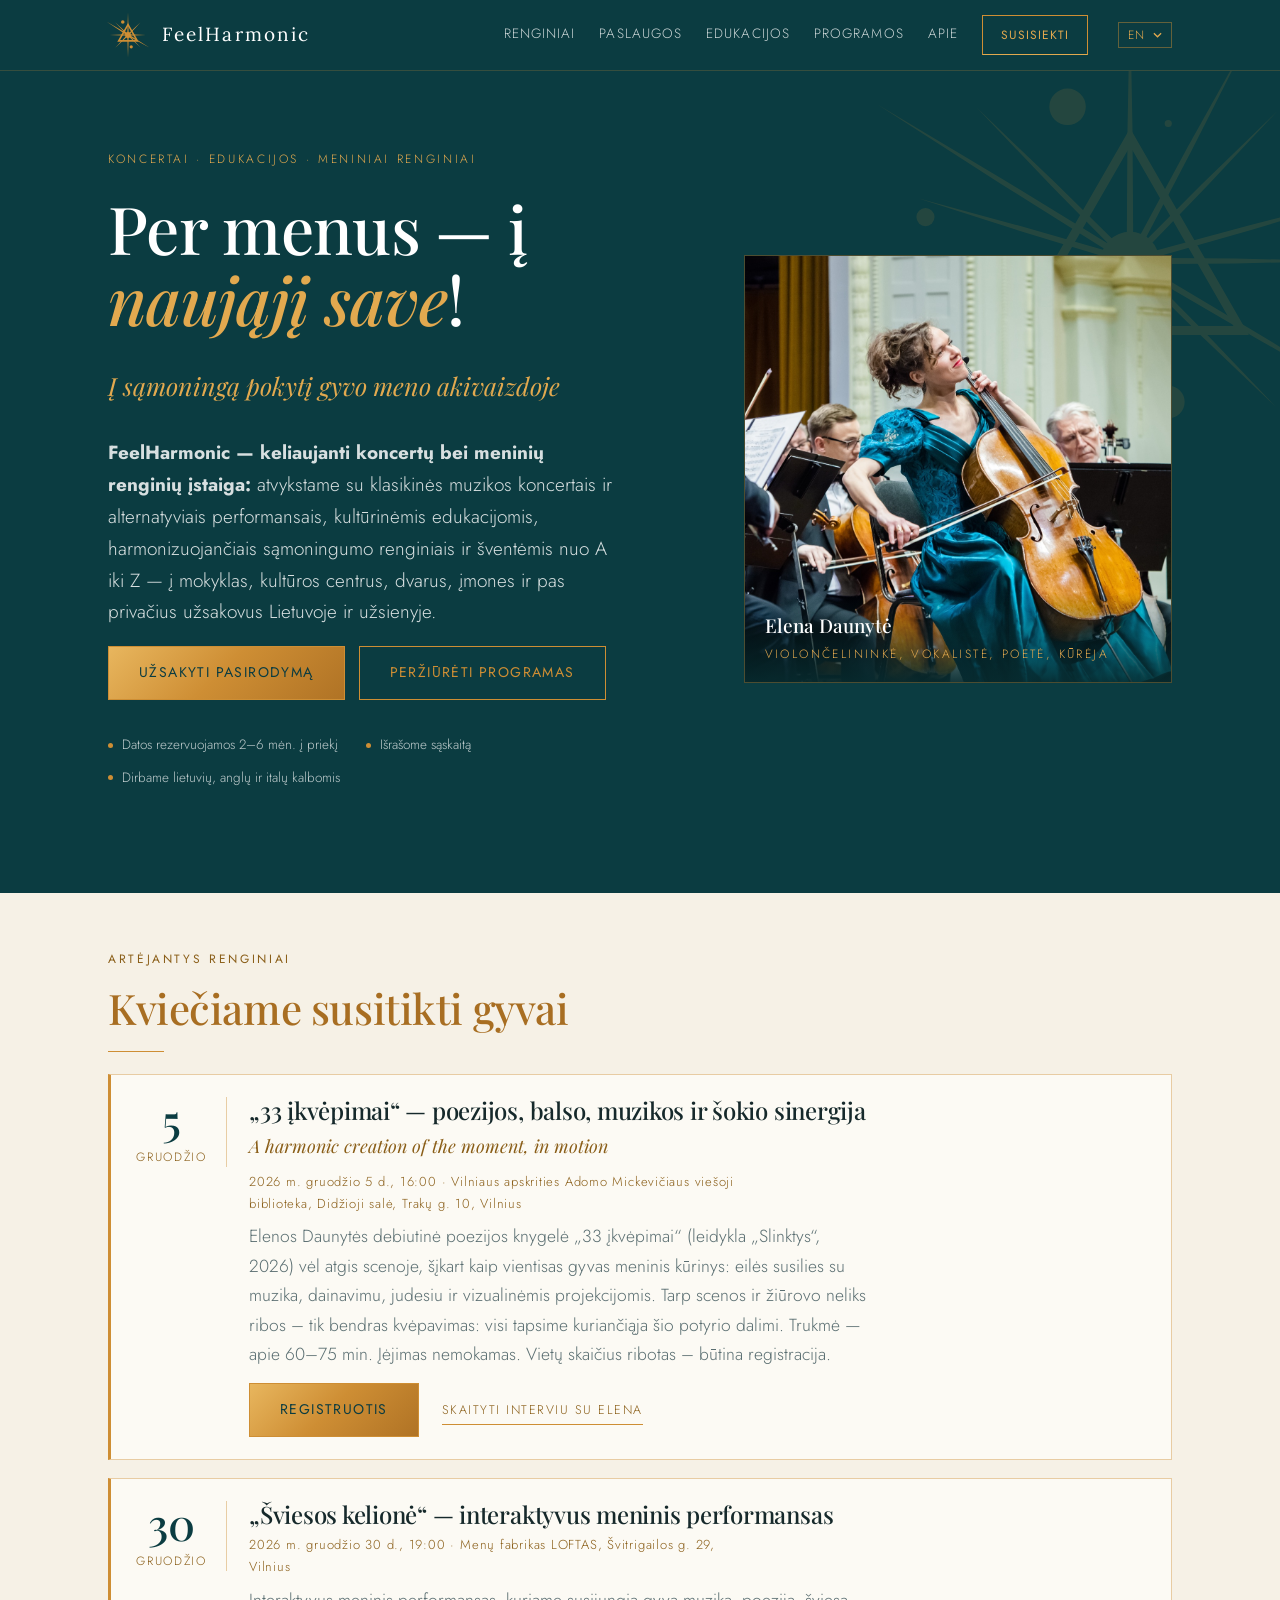
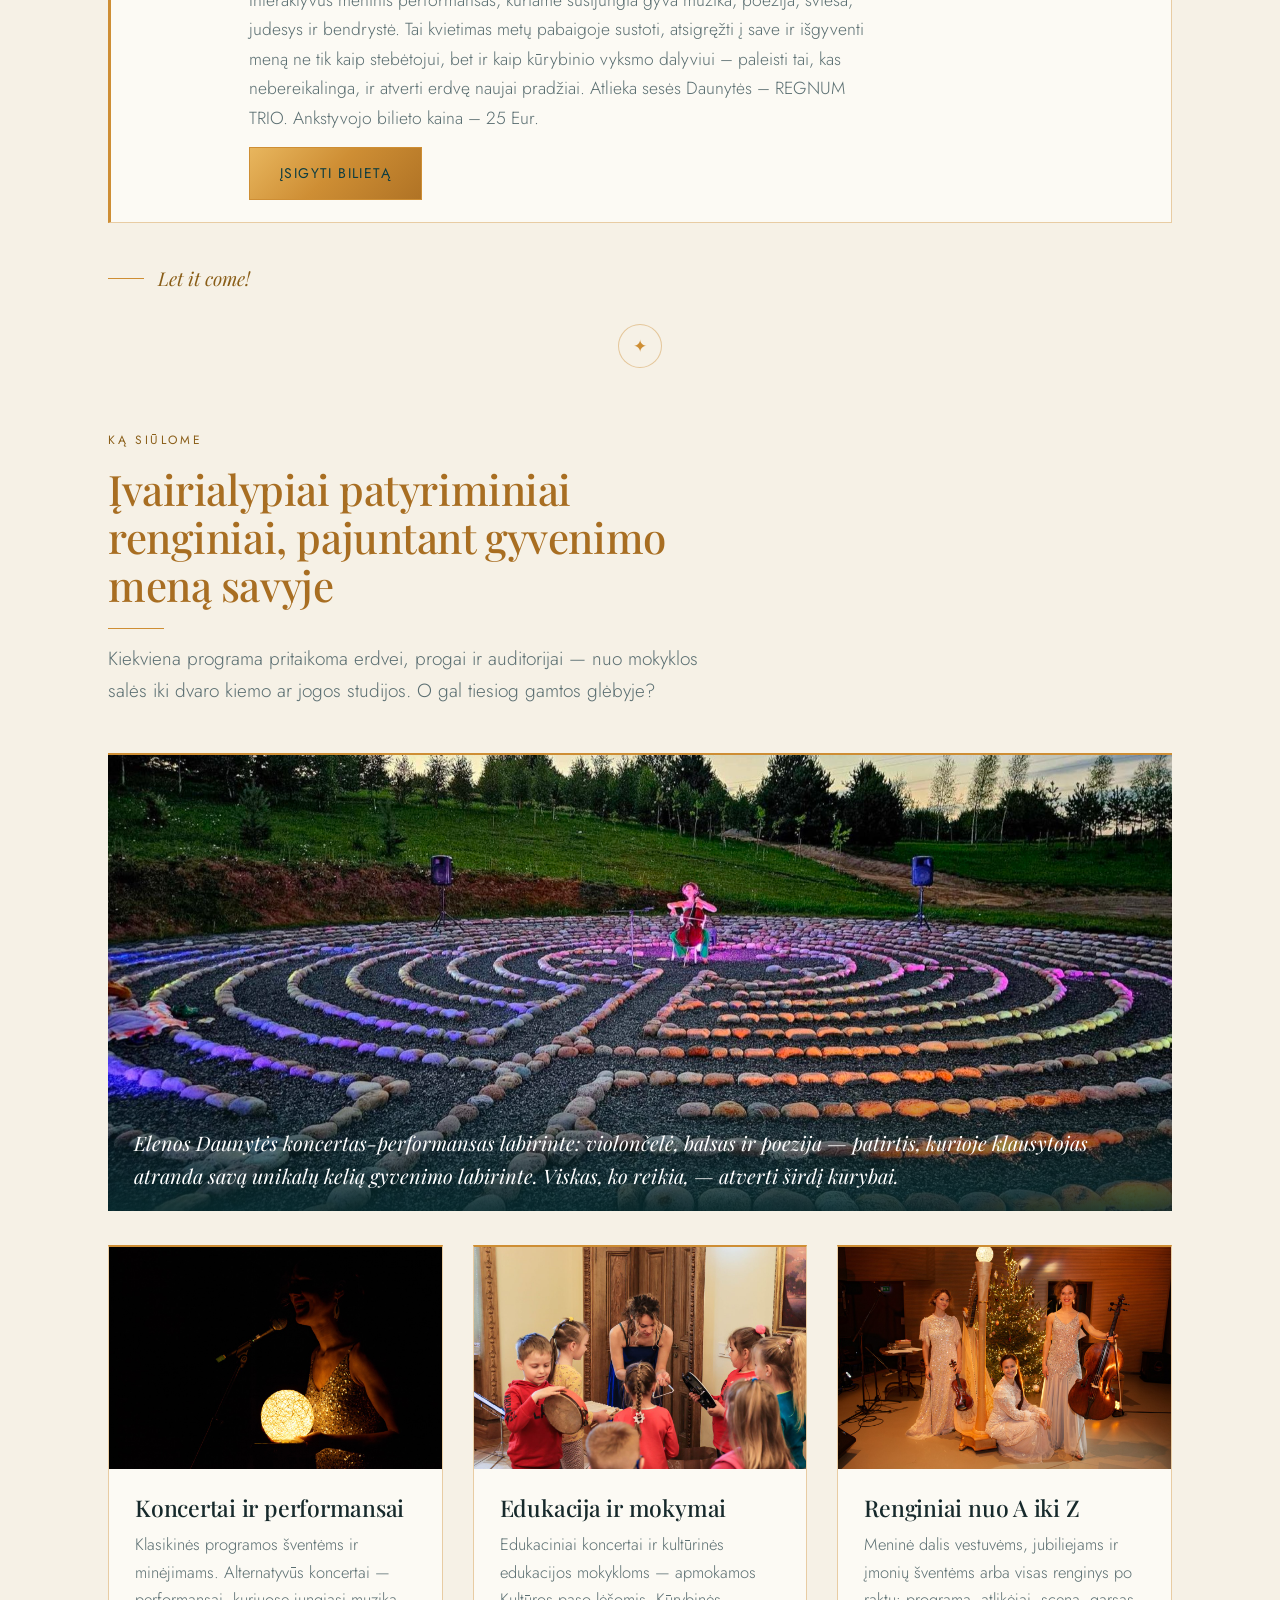
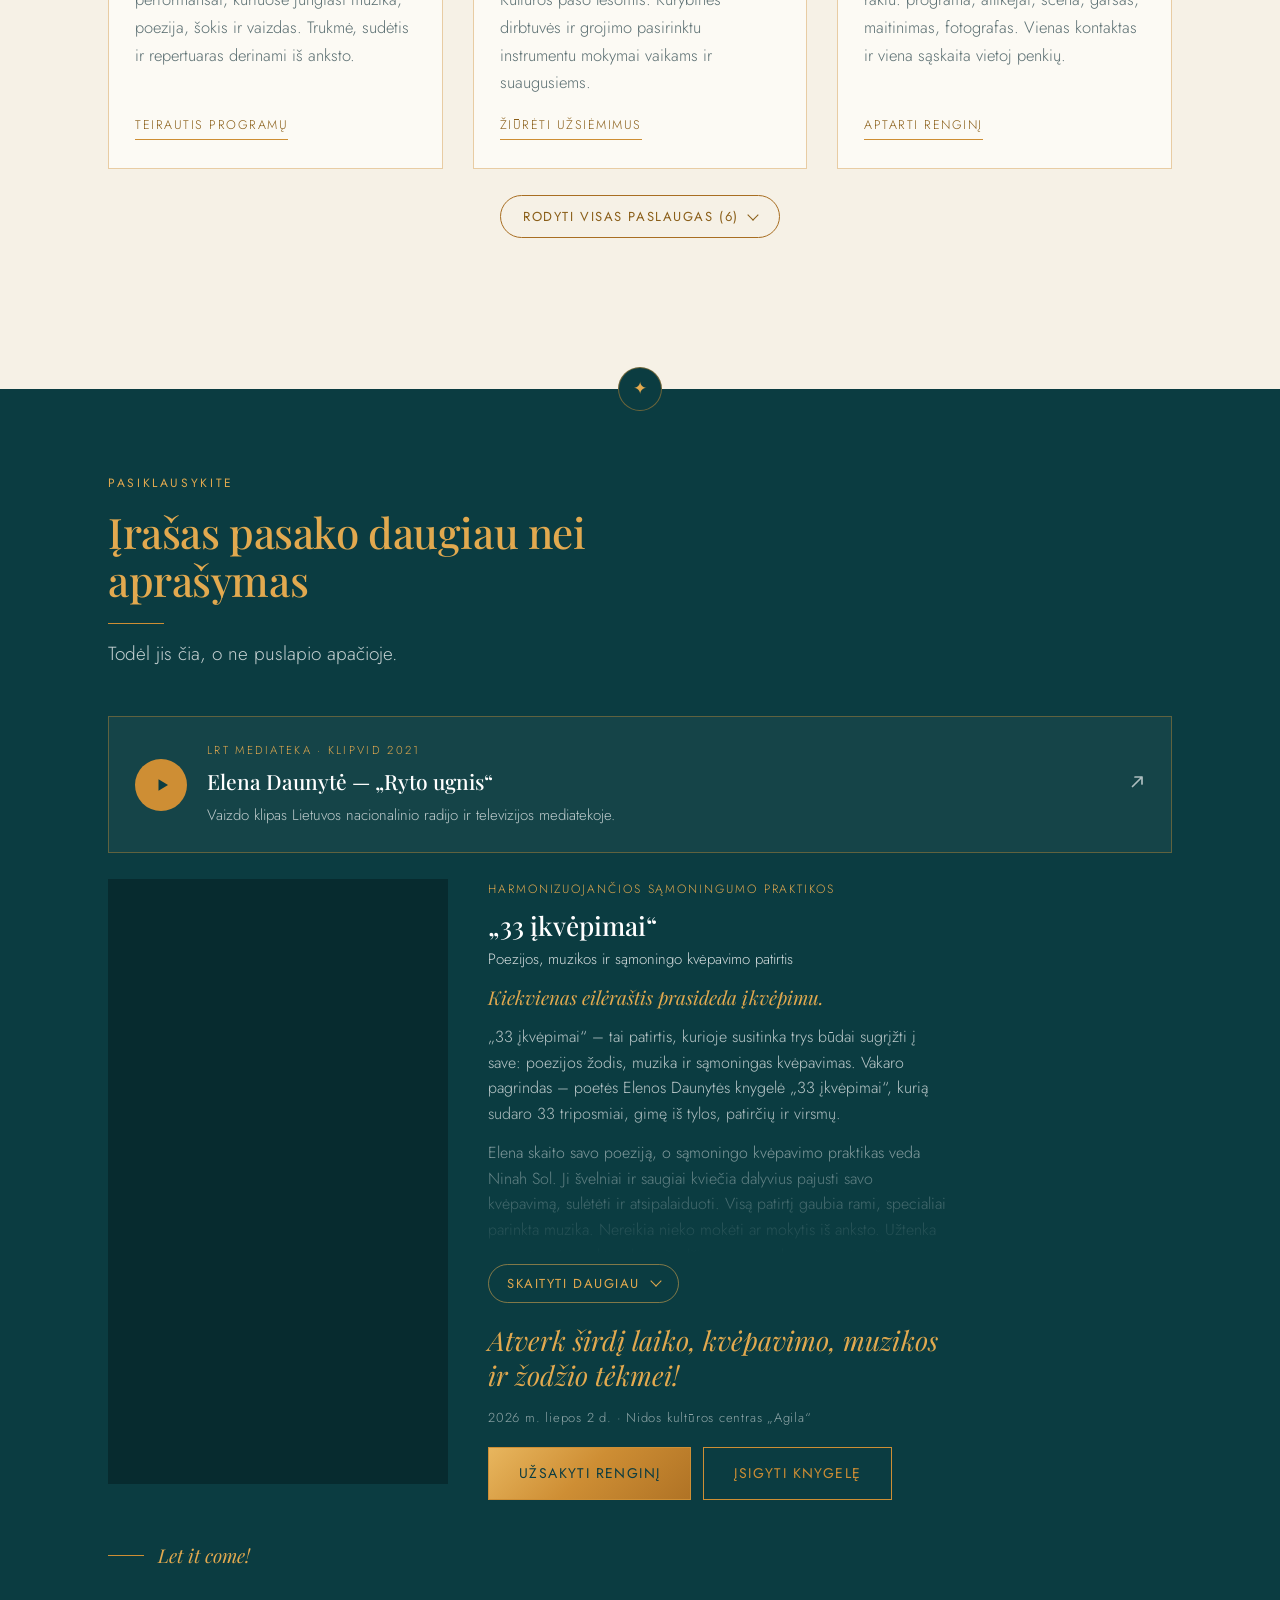
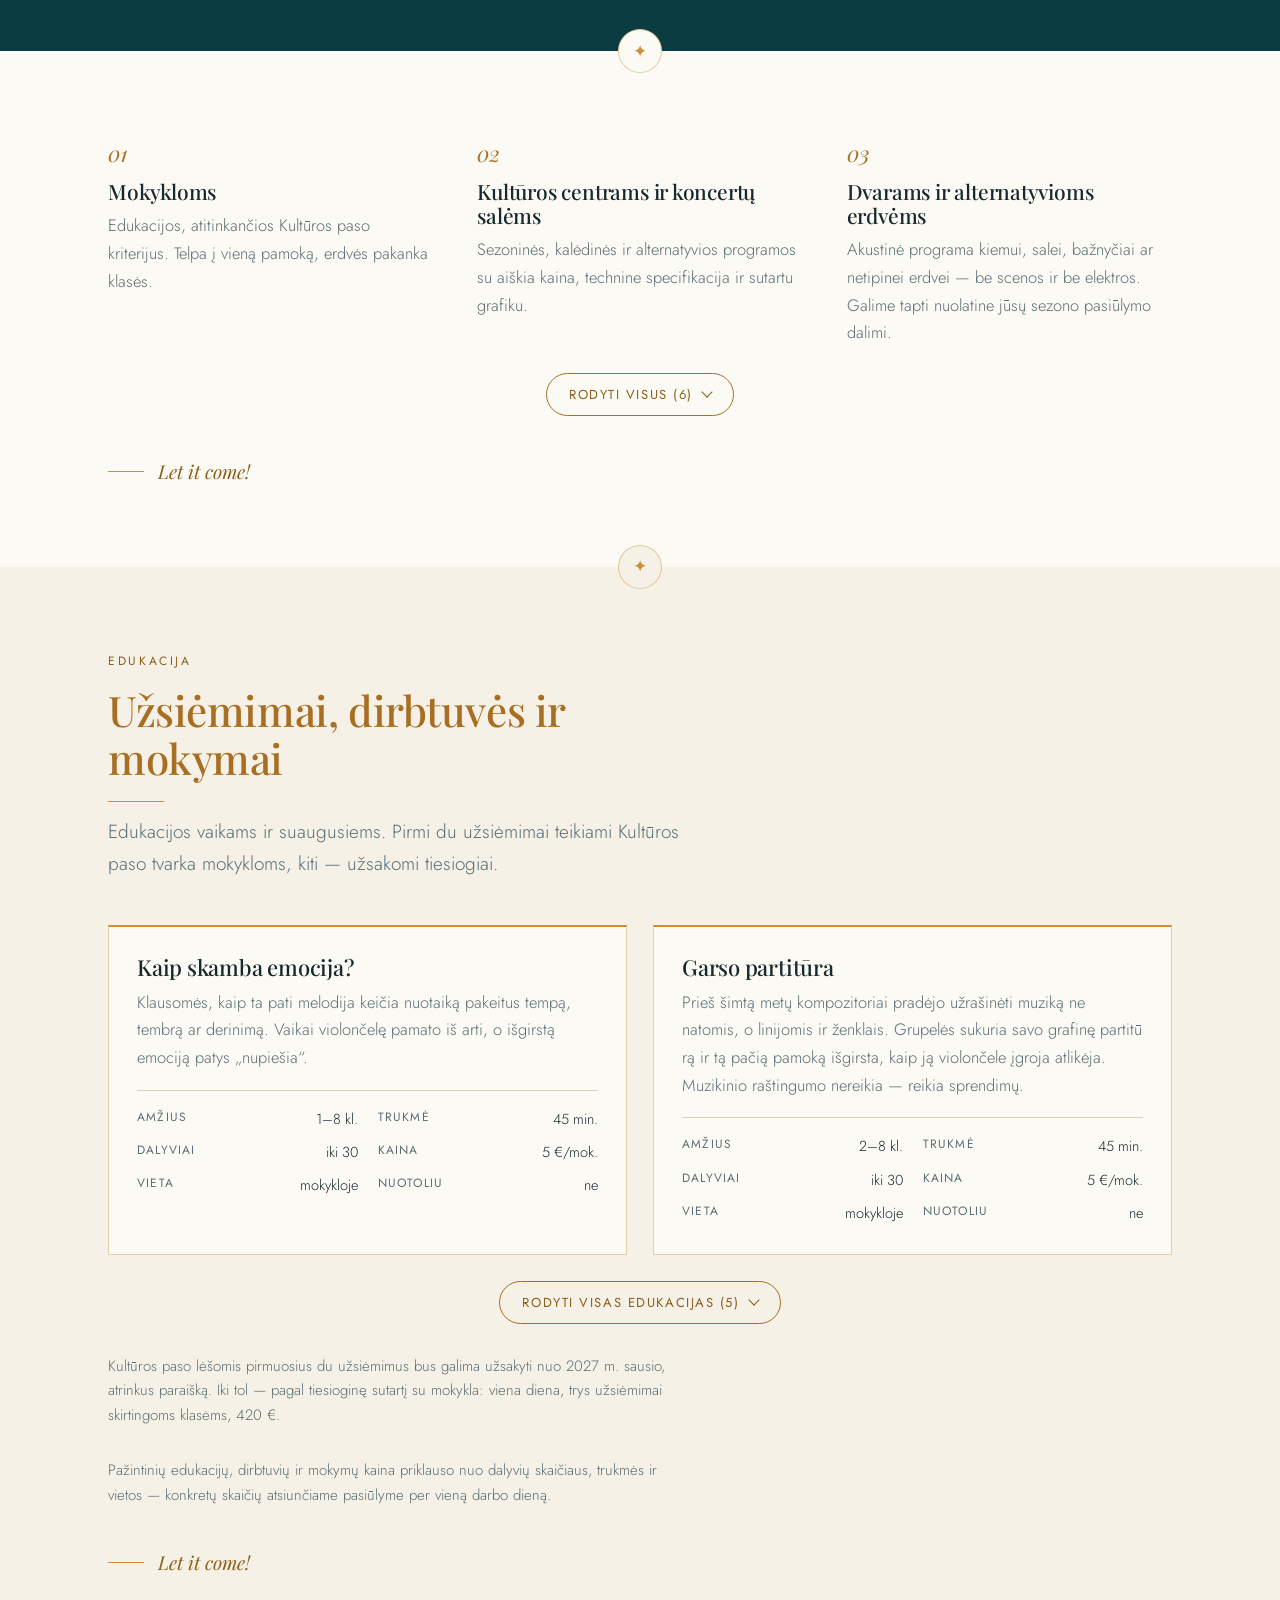
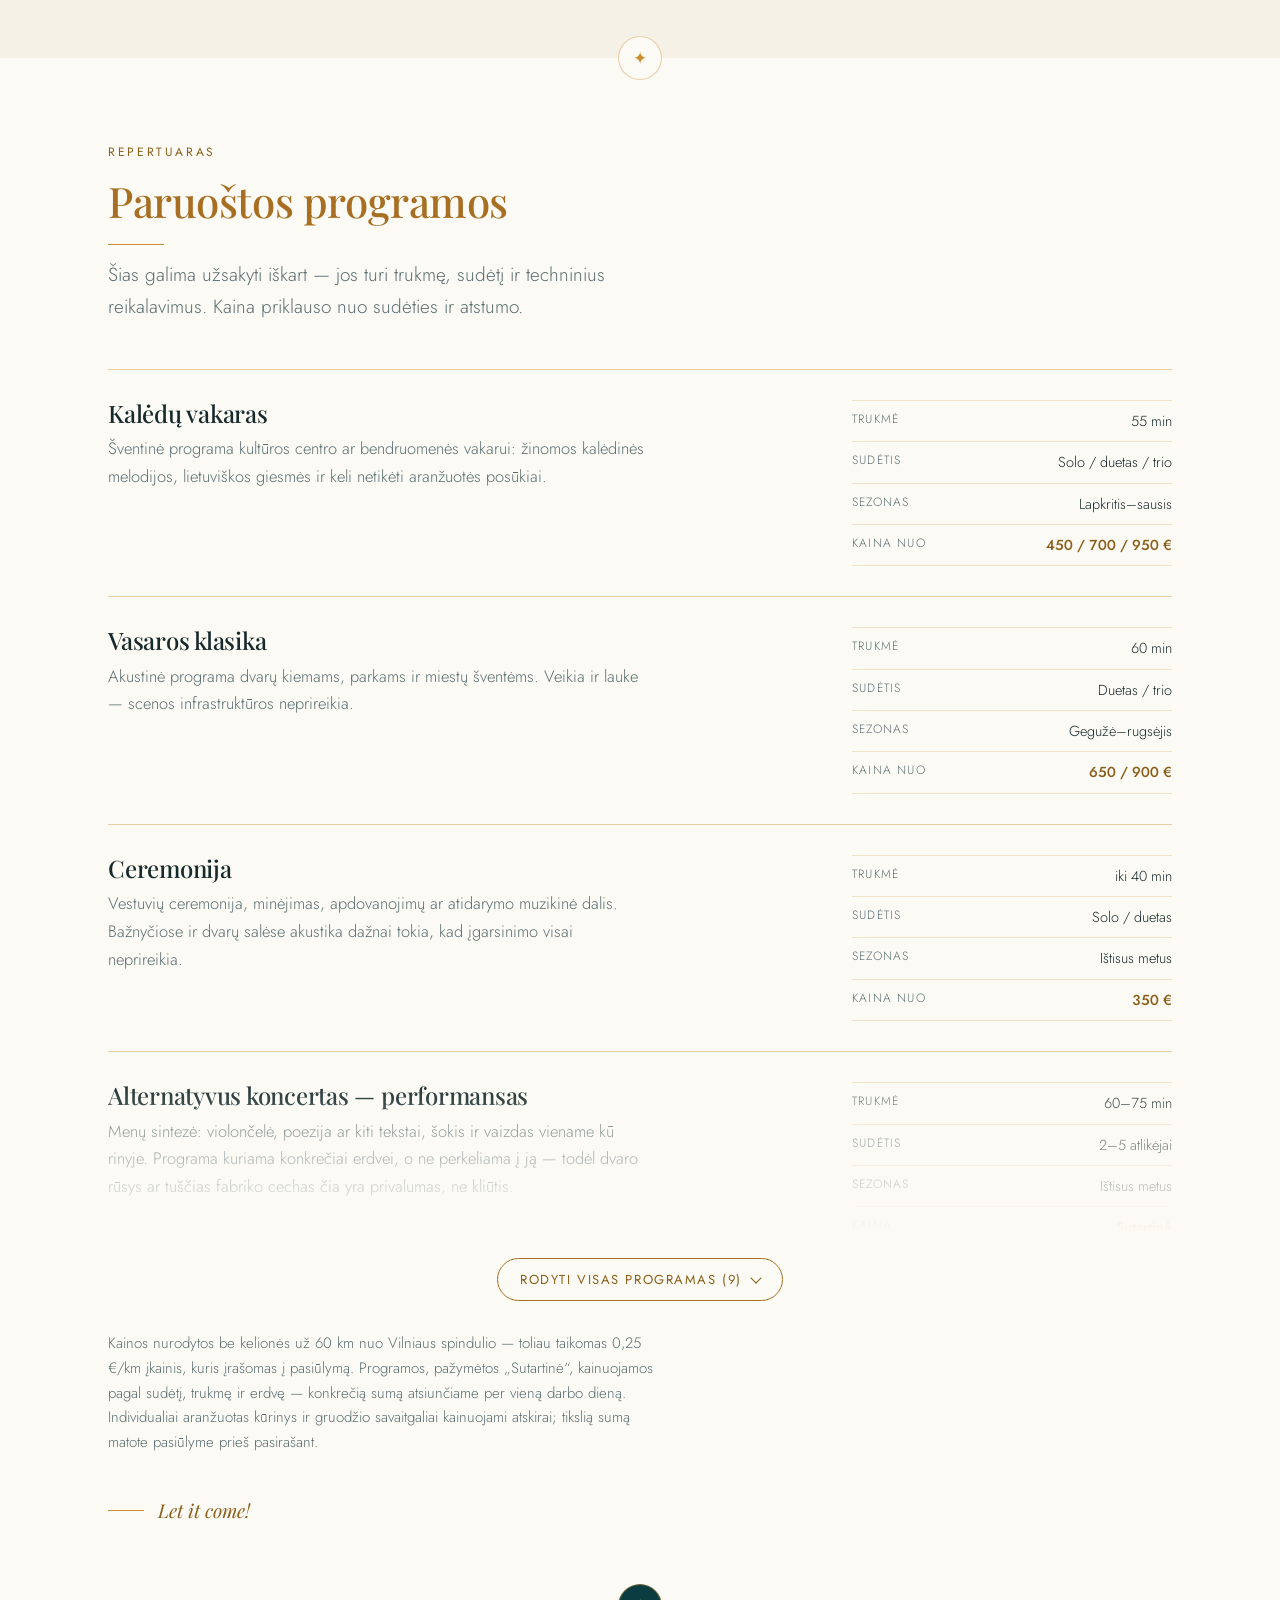
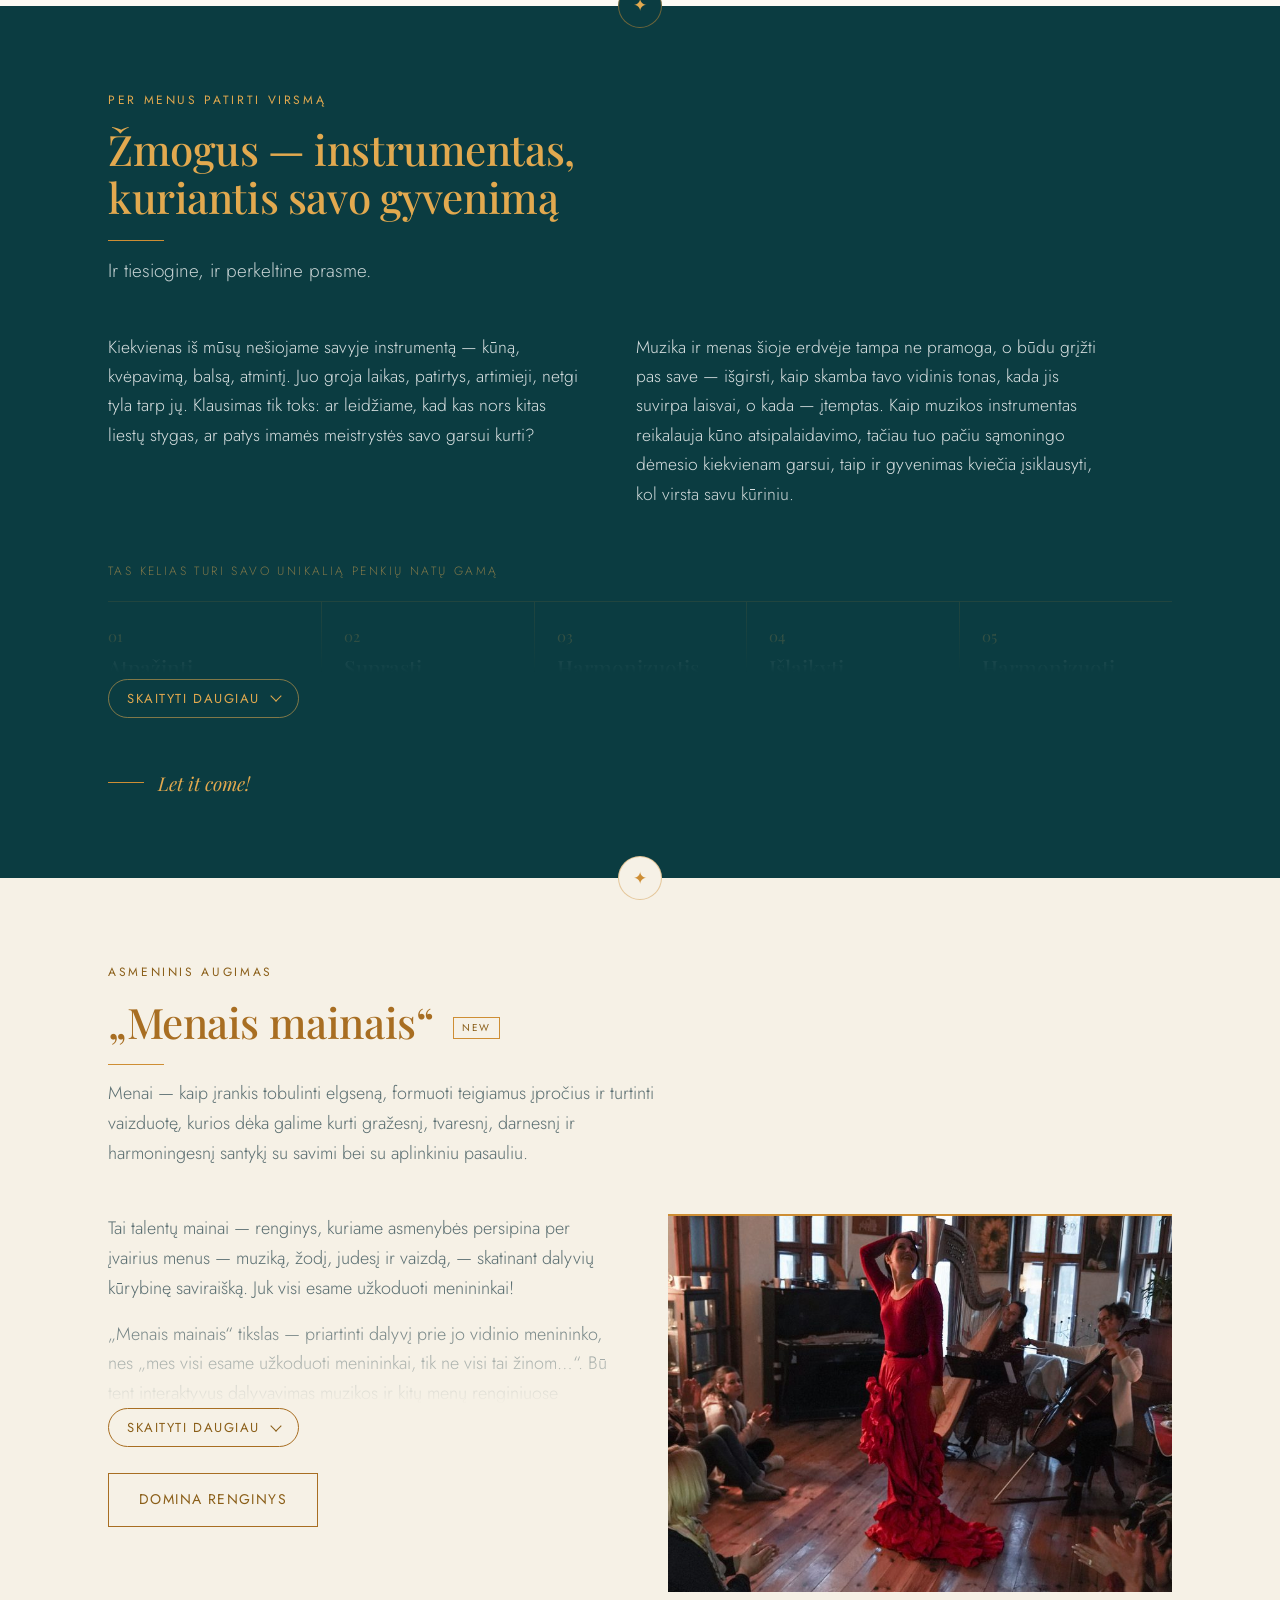
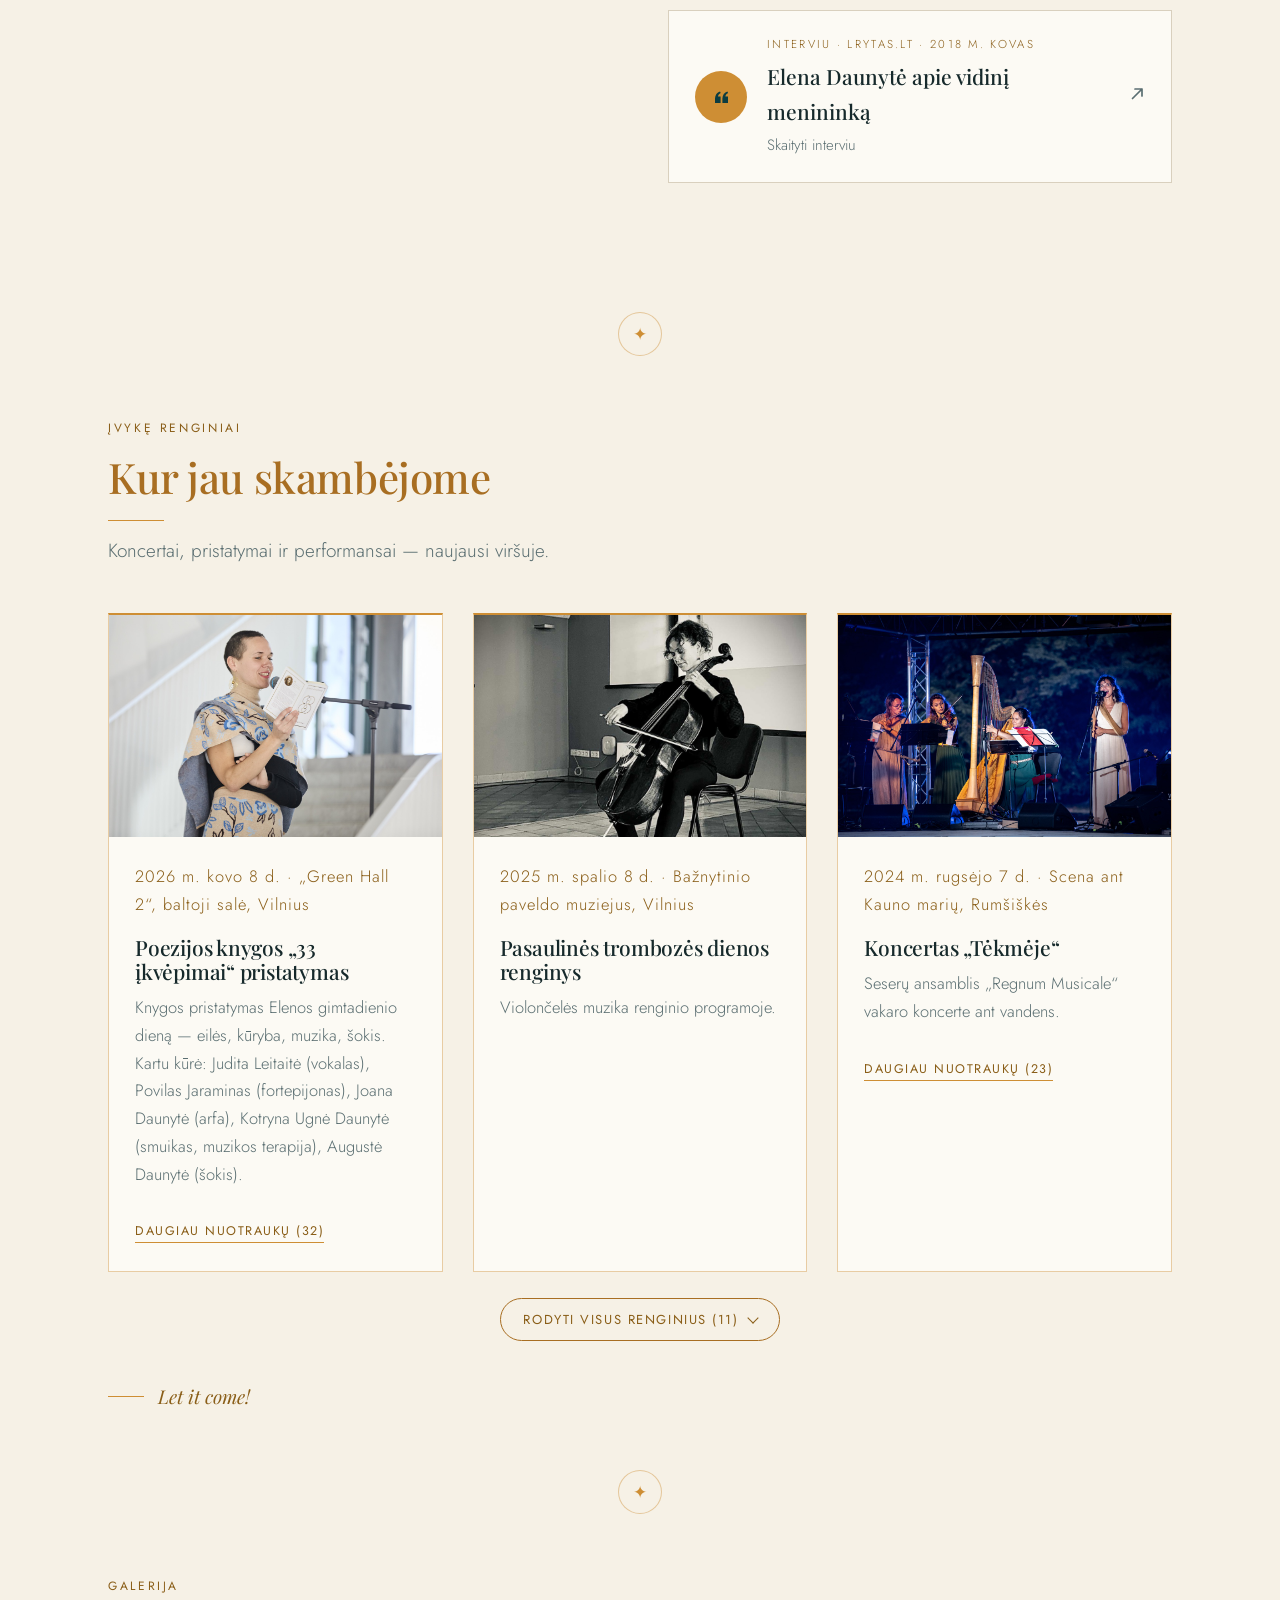
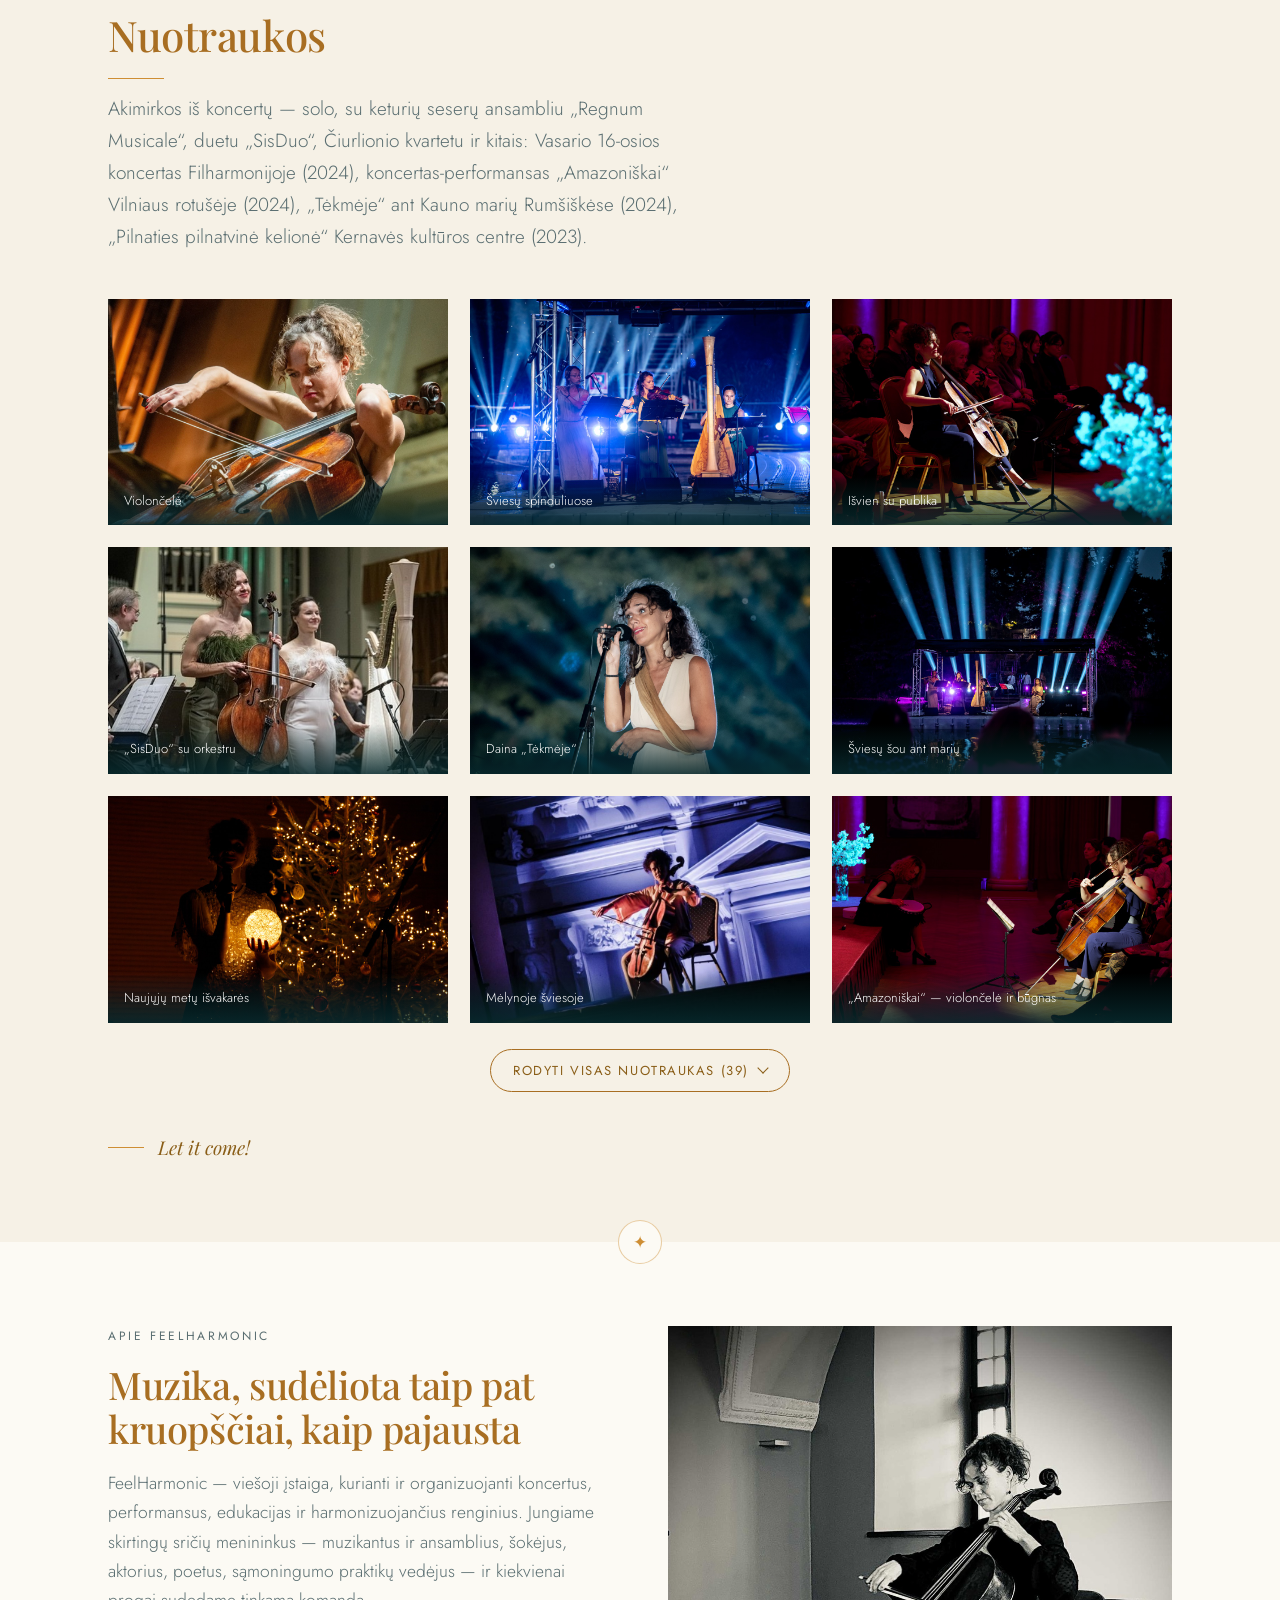
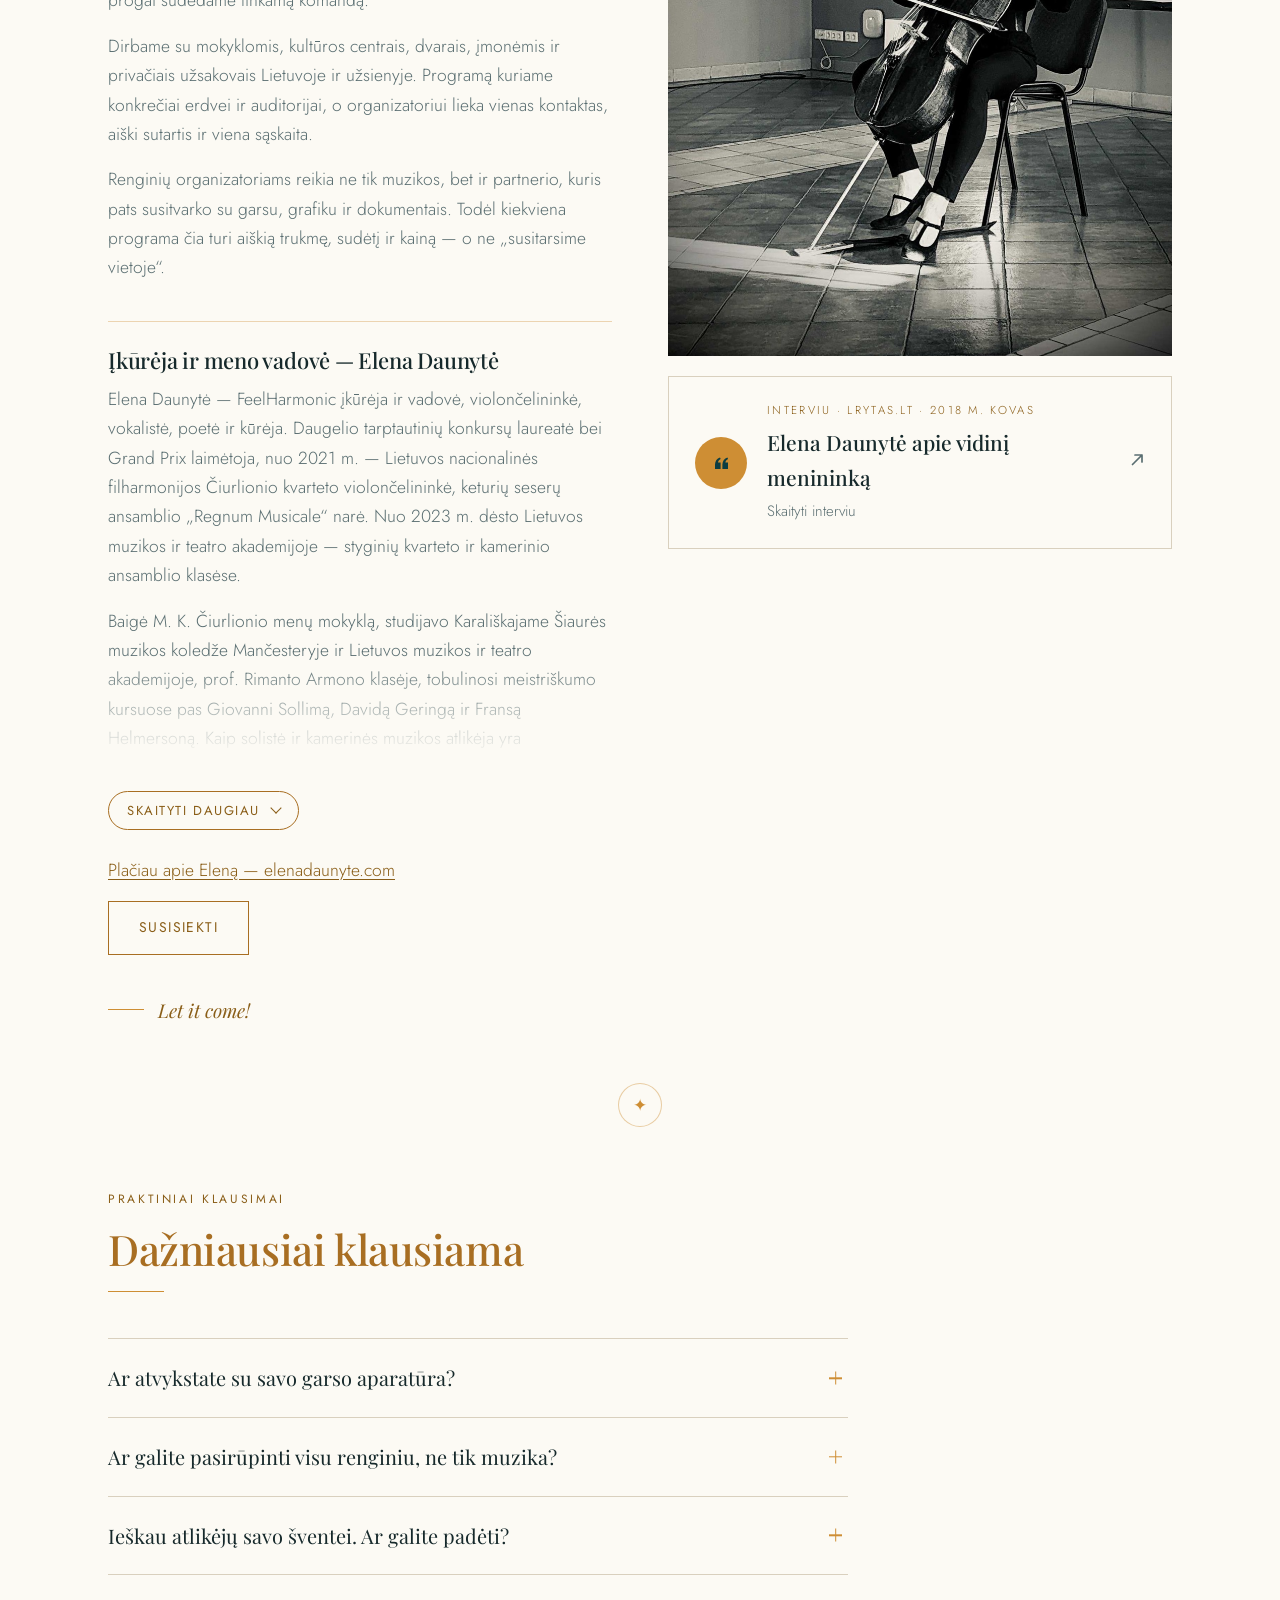
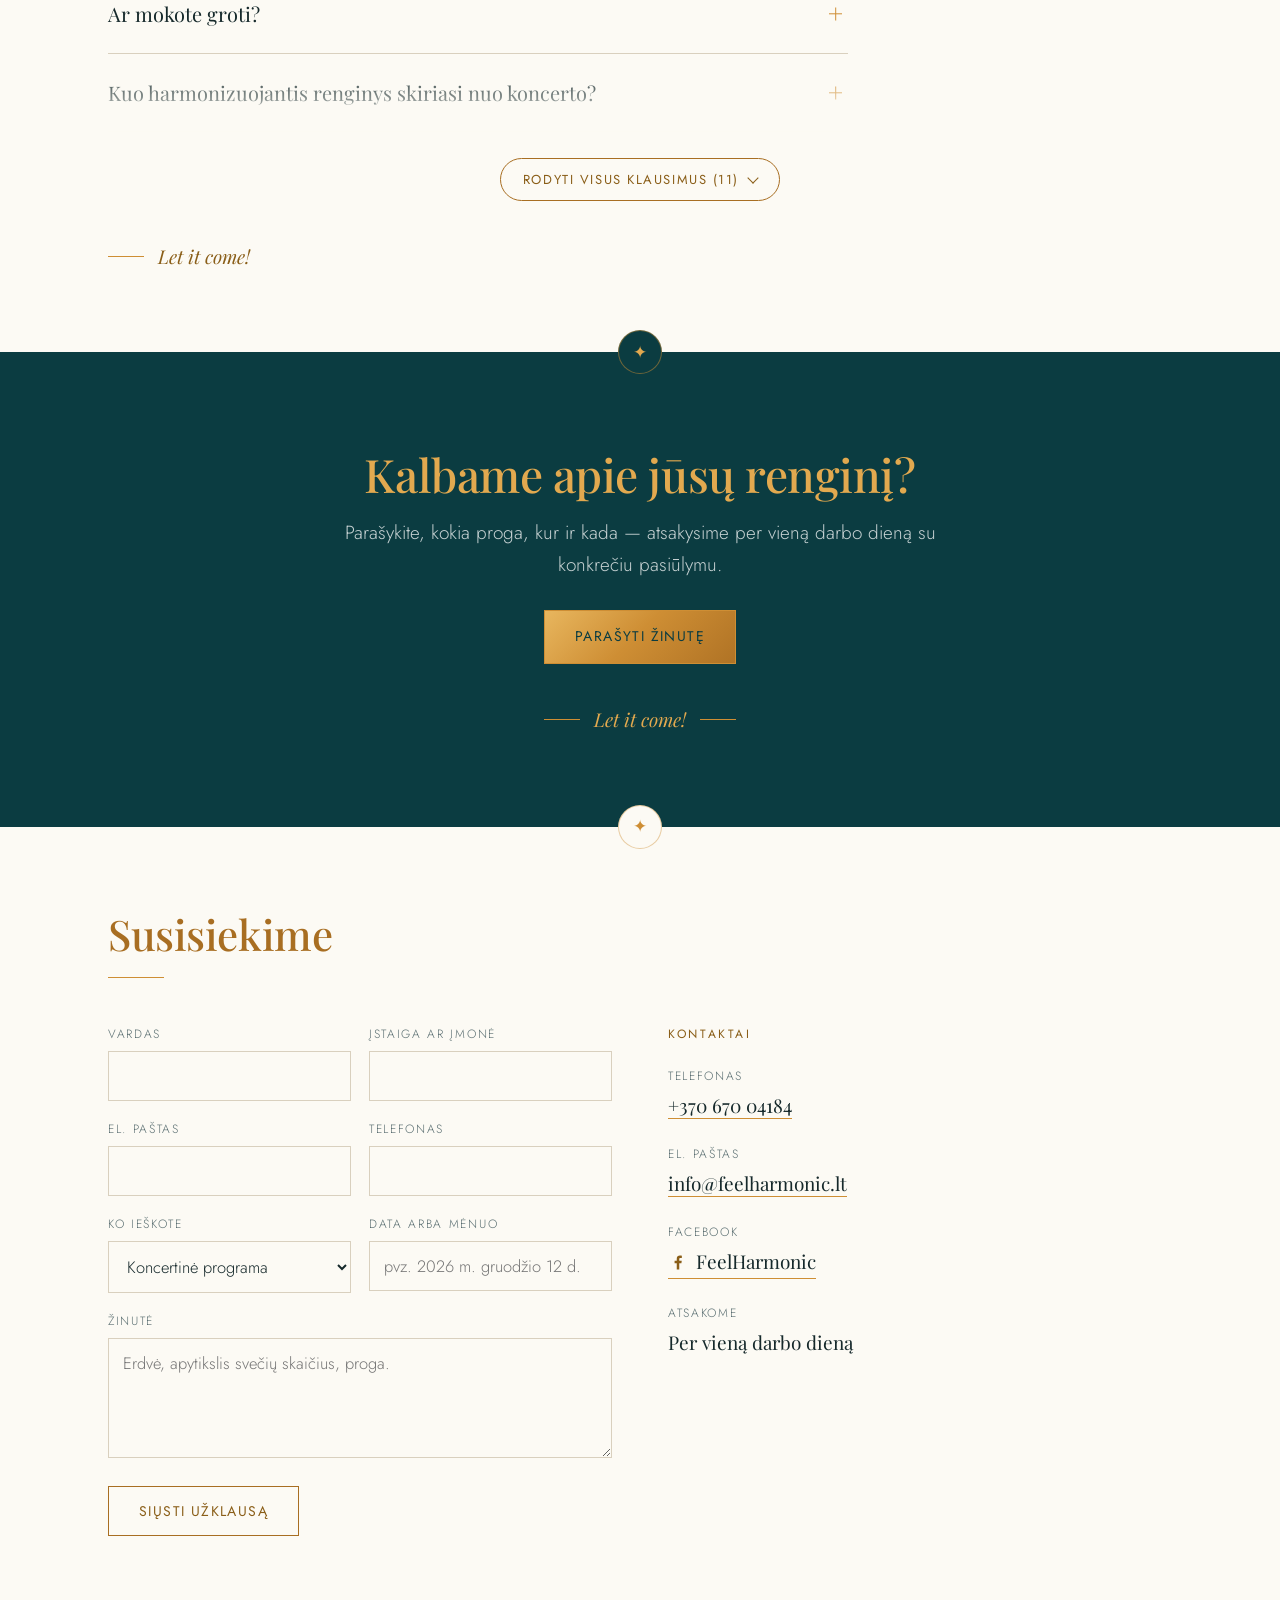
==== index.html @ 41199099 "Renginys „Šviesos kelionė“ — gruodžio 30 d. Menų fabrike LOFTAS Pridėtas artėjantis renginys visomis" ====
<!doctype html>
<html lang="lt">
<head>
<meta charset="utf-8">
<meta name="viewport" content="width=device-width, initial-scale=1">

<title>FeelHarmonic — keliaujanti koncertų bei meninių renginių įstaiga</title>
<meta name="description" content="FeelHarmonic — keliaujanti koncertų bei meninių renginių įstaiga: koncertai ir performansai, edukacijos, harmonizuojantys sąmoningumo renginiai ir šventės nuo A iki Z — atvykstame į mokyklas, kultūros centrus, dvarus, įmones ir pas privačius užsakovus Lietuvoje ir užsienyje.">

<link rel="canonical" href="https://www.feelharmonic.lt/">
<link rel="alternate" hreflang="lt" href="https://www.feelharmonic.lt/">
<link rel="alternate" hreflang="en" href="https://www.feelharmonic.lt/en/">
<link rel="alternate" hreflang="it" href="https://www.feelharmonic.lt/it/">
<link rel="alternate" hreflang="x-default" href="https://www.feelharmonic.lt/">
<meta property="og:url" content="https://www.feelharmonic.lt/">
<meta property="og:type" content="website">
<meta property="og:locale" content="lt_LT">
<meta property="og:site_name" content="FeelHarmonic">
<meta property="og:title" content="FeelHarmonic — keliaujanti koncertų bei meninių renginių įstaiga">
<meta property="og:description" content="Keliaujanti koncertų bei meninių renginių įstaiga: koncertai, performansai, edukacijos, harmonizuojantys renginiai ir šventės nuo A iki Z Lietuvoje ir užsienyje.">
<meta property="og:image" content="https://www.feelharmonic.lt/assets/img/og.jpg">
<meta name="twitter:card" content="summary_large_image">
<meta name="theme-color" content="#0B3C41">

<script>document.documentElement.classList.add("js")</script>
<link rel="icon" href="favicon.svg" type="image/svg+xml">
<link rel="apple-touch-icon" href="apple-touch-icon.png">
<link rel="preconnect" href="https://fonts.googleapis.com">
<link rel="preconnect" href="https://fonts.gstatic.com" crossorigin>
<link rel="stylesheet" href="https://fonts.googleapis.com/css2?family=Jost:ital,wght@0,300;0,400;0,500;1,400&family=Lora:wght@400&family=Montserrat:wght@400&family=Playfair+Display:ital,wght@0,500;0,700;1,500&display=swap">
<link rel="stylesheet" href="assets/css/style.css?v=07097ef1">
</head>
<body>
<a class="skip" href="#turinys">Pereiti prie turinio</a>

<!-- ženklo šablonas -->
<svg width="0" height="0" style="position:absolute" aria-hidden="true">
<symbol id="mark" viewBox="0 0 100 100">
    <g class="mark">
<g class="beam"><polygon points="50.00,50.54 66.93,50.40 83.87,50.00 66.93,49.60 50.00,49.46"/>
<polygon points="50.14,50.52 69.67,44.96 89.12,39.15 69.45,44.19 49.86,49.48"/>
<polygon points="50.38,50.38 62.16,38.20 73.74,25.84 61.58,37.64 49.62,49.62"/>
<polygon points="50.47,50.25 60.04,31.97 69.38,13.56 59.33,31.59 49.53,49.75"/>
<polygon points="50.54,50.00 50.40,28.69 50.00,7.38 49.60,28.69 49.46,50.00"/>
<polygon points="50.38,49.62 37.91,37.34 25.26,25.26 37.34,37.91 49.62,50.38"/>
<polygon points="50.28,49.54 29.81,37.01 9.21,24.71 29.39,37.69 49.72,50.46"/>
<polygon points="50.15,49.49 33.02,44.55 15.81,39.87 32.79,45.32 49.85,50.51"/>
<polygon points="50.00,49.46 32.50,49.60 15.01,50.00 32.50,50.40 50.00,50.54"/>
<polygon points="49.88,49.48 34.50,53.17 19.18,57.11 34.68,53.95 50.12,50.52"/>
<polygon points="49.62,49.62 37.50,61.93 25.58,74.42 38.07,62.50 50.38,50.38"/>
<polygon points="49.53,49.75 42.54,63.18 35.78,76.74 43.25,63.56 50.47,50.25"/>
<polygon points="49.46,50.00 49.60,71.31 50.00,92.62 50.40,71.31 50.54,50.00"/>
<polygon points="49.62,50.38 61.53,62.10 73.63,73.63 62.10,61.53 50.38,49.62"/>
<polygon points="49.73,50.46 70.28,62.41 90.97,74.13 70.69,61.72 50.27,49.54"/></g>
<path class="tri" d="M50.02 30.04 L67.94 61.21 L32.06 61.21 Z"/>
<circle class="dot" cx="50" cy="50" r="4.71"/>
<circle class="dot" cx="39.93" cy="25.13" r="2.94"/>
<circle class="dot" cx="56.19" cy="72.74" r="2.62"/>
<circle class="dot" cx="78.96" cy="60.47" r="1.84"/>
<circle class="dot" cx="17.01" cy="42.92" r="1.46"/>
<circle class="dot" cx="76.00" cy="40.51" r="1.08"/>
<circle class="dot" cx="56.17" cy="27.82" r="0.58"/>
    </g>
  </symbol>
<symbol id="mark-sm" viewBox="0 0 100 100">
    <g class="mark-sm">
      <g class="ray">
        <polygon points="50.00,51.45 83.87,50.00 50.00,48.55"/>
        <polygon points="51.03,51.02 73.74,25.84 48.97,48.98"/>
        <polygon points="51.45,50.00 50.00,7.38 48.55,50.00"/>
        <polygon points="51.03,48.97 25.26,25.26 48.97,51.03"/>
        <polygon points="50.76,48.77 9.21,24.71 49.24,51.23"/>
        <polygon points="50.00,48.55 15.01,50.00 50.00,51.45"/>
        <polygon points="48.97,48.97 25.58,74.42 51.03,51.03"/>
        <polygon points="48.55,50.00 50.00,92.62 51.45,50.00"/>
        <polygon points="48.97,51.03 73.63,73.63 51.03,48.97"/>
        <polygon points="49.26,51.25 90.97,74.13 50.74,48.75"/>
      </g>
      <path class="tri" d="M50.02 30.04 L67.94 61.21 L32.06 61.21 Z"/>
      <circle class="dot" cx="50" cy="50" r="5.6"/>
      <circle class="dot" cx="39.93" cy="25.13" r="3.4"/>
      <circle class="dot" cx="56.19" cy="72.74" r="3.1"/>
    </g>
  </symbol>
</svg>

<header id="nav">
  <div class="in">
    <a class="brand" href="#top">
      <svg><use href="#mark-sm"/></svg>
      <b>FeelHarmonic</b>
    </a>
    <nav class="main" aria-label="Pagrindinė navigacija">
      <a href="#renginiai">Renginiai</a>
      <a href="#paslaugos">Paslaugos</a>
      <a href="#edukacijos">Edukacijos</a>
      <a href="#programos">Programos</a>
      <a href="#apie">Apie</a>
      <a class="btn" href="#kontaktai">Susisiekti</a>
    </nav>
    <details class="lang-menu">
      <summary aria-label="Kalba: Lietuvių">EN<svg viewBox="0 0 10 6" aria-hidden="true"><path d="M1 1l4 4 4-4"/></svg></summary>
      <div class="lang-list" role="group" aria-label="Kalba">
        <a href="/en/" hreflang="en" lang="en"><b>EN</b>English</a>
        <a href="/it/" hreflang="it" lang="it"><b>IT</b>Italiano</a>
      </div>
    </details>
    <button class="burger" id="burger" type="button" aria-expanded="false" aria-controls="mobile-nav" aria-label="Meniu">
      <span></span><span></span><span></span>
    </button>
  </div>
</header>

<nav class="mobile-nav" id="mobile-nav" aria-label="Meniu telefone">
  <a class="btn solid" href="#kontaktai">Susisiekti</a>
  <a href="#renginiai">Renginiai</a>
  <a href="#paslaugos">Paslaugos</a>
  <a href="#irasai">Įrašai</a>
  <a href="#edukacijos">Edukacijos</a>
  <a href="#programos">Programos</a>
  <a href="#augimas">Asmeninis augimas</a>
  <a href="#galerija">Galerija</a>
  <a href="#apie">Apie</a>
  <a href="#duk">DUK</a>
  <a href="#tiesiogiai">Kontaktai</a>
  <button class="menu-close" type="button">Suskleisti</button>
</nav>

<main id="top">
<span id="turinys"></span>

<!-- ---------- HERO ---------- -->
<div class="hero">
  <svg class="halo" aria-hidden="true"><use href="#mark"/></svg>
  <div class="in">
    <div>
      <p class="tagline"><span class="tl-roles">Koncertai&nbsp;· edukacijos&nbsp;· meniniai renginiai</span></p>
      <h1>Per menus — į <em>naująjį save</em>!</h1>
      <p class="kicker">Į sąmoningą pokytį gyvo meno akivaizdoje</p>
      <p class="sub"><strong>FeelHarmonic — keliaujanti koncertų bei meninių renginių įstaiga:</strong> atvykstame su klasikinės muzikos koncertais ir alternatyviais performansais, kultūrinėmis edukacijomis, harmonizuojančiais sąmoningumo renginiais ir šventėmis nuo A iki Z — į mokyklas, kultūros centrus, dvarus, įmones ir pas privačius užsakovus Lietuvoje ir užsienyje.</p>
      <div class="acts">
        <a class="btn solid" href="#kontaktai">Užsakyti pasirodymą</a>
        <a class="btn" href="#programos">Peržiūrėti programas</a>
      </div>
      <div class="hero-facts">
        <span>Datos rezervuojamos 2–6 mėn. į priekį</span>
        <span>Išrašome sąskaitą</span>
        <span>Dirbame lietuvių, anglų ir italų kalbomis</span>
      </div>
    </div>

    <figure class="portrait" data-photo>
      <svg class="ph-empty" viewBox="0 0 100 100" aria-hidden="true"><use href="#mark"/></svg>
      <img src="assets/img/elena.jpg" alt="Elena Daunytė groja violončele su Lietuvos kameriniu orkestru Lietuvos nacionalinėje filharmonijoje" width="1000" height="1000" data-optional data-lb-set="assets/img/elena.jpg|assets/img/renginiai/filharmonija-2022/01.jpg|assets/img/renginiai/filharmonija-2022/02.jpg|assets/img/renginiai/filharmonija-2022/03.jpg|assets/img/renginiai/filharmonija-2022/04.jpg|assets/img/renginiai/filharmonija-2022/05.jpg|assets/img/renginiai/filharmonija-2022/06.jpg" data-lb-set-meta="Solistė Elena Daunytė, dirigentas Andrzej Kosendiak (Lenkija), Lietuvos kamerinis orkestras · Lietuvos nacionalinė filharmonija · Nuotr. Inga Juodytė · 2022 m. gegužės 7 d.|Solistė Elena Daunytė, dirigentas Andrzej Kosendiak (Lenkija), Lietuvos kamerinis orkestras · Lietuvos nacionalinė filharmonija · Nuotr. Inga Juodytė · 2022 m. gegužės 7 d.|Solistė Elena Daunytė, dirigentas Andrzej Kosendiak (Lenkija), Lietuvos kamerinis orkestras · Lietuvos nacionalinė filharmonija · Nuotr. Inga Juodytė · 2022 m. gegužės 7 d.|Solistė Elena Daunytė, dirigentas Andrzej Kosendiak (Lenkija), Lietuvos kamerinis orkestras · Lietuvos nacionalinė filharmonija · Nuotr. Inga Juodytė · 2022 m. gegužės 7 d.|Solistė Elena Daunytė, dirigentas Andrzej Kosendiak (Lenkija), Lietuvos kamerinis orkestras · Lietuvos nacionalinė filharmonija · Nuotr. Inga Juodytė · 2022 m. gegužės 7 d.|Solistė Elena Daunytė, dirigentas Andrzej Kosendiak (Lenkija), Lietuvos kamerinis orkestras · Lietuvos nacionalinė filharmonija · Nuotr. Inga Juodytė · 2022 m. gegužės 7 d.|Solistė Elena Daunytė, dirigentas Andrzej Kosendiak (Lenkija), Lietuvos kamerinis orkestras · Lietuvos nacionalinė filharmonija · Nuotr. Inga Juodytė · 2022 m. gegužės 7 d." data-lb-start="0" data-lb data-lb-meta="Solistė Elena Daunytė, dirigentas Andrzej Kosendiak (Lenkija), Lietuvos kamerinis orkestras · Lietuvos nacionalinė filharmonija · Nuotr. Inga Juodytė · 2022 m. gegužės 7 d.">
      <figcaption>
        <b>Elena Daunytė</b>
        <span>Violončelininkė, vokalistė, poetė, kūrėja</span>
      </figcaption>
    </figure>
  </div>
</div>

<!-- ---------- ARTĖJANTYS RENGINIAI ---------- -->
<section id="renginiai" class="band-cream ev-band">
  <div class="in">
    <div class="head reveal">
      <p class="eyebrow">Artėjantys renginiai</p>
      <h2>Kviečiame susitikti gyvai</h2>
    </div>
    <div class="ev-list reveal">
      <article class="ev-up">
        <div class="ev-day"><b>5</b><span>gruodžio</span></div>
        <div class="ev-tx">
          <h3>„33 įkvėpimai“ — poezijos, balso, muzikos ir šokio sinergija</h3>
          <p class="ev-motto">A harmonic creation of the moment, in motion</p>
          <p class="ev-meta">2026 m. gruodžio 5 d., 16:00 · Vilniaus apskrities Adomo Mickevičiaus viešoji biblioteka, Didžioji salė, Trakų g. 10, Vilnius</p>
          <p>Elenos Daunytės debiutinė poezijos knygelė „33 įkvėpimai“ (leidykla „Slinktys“, 2026) vėl atgis scenoje, šįkart kaip vientisas gyvas meninis kūrinys: eilės susilies su muzika, dainavimu, judesiu ir vizualinėmis projekcijomis. Tarp scenos ir žiūrovo neliks ribos – tik bendras kvėpavimas: visi tapsime kuriančiąja šio potyrio dalimi. Trukmė — apie 60–75 min. Įėjimas nemokamas. Vietų skaičius ribotas – būtina registracija.</p>
          <a class="btn solid" href="https://docs.google.com/forms/d/e/1FAIpQLSekMrQQLSZhiER8FZRTW8T10vxk3zy3NHXZMo21MDBY-iYDOQ/viewform" target="_blank" rel="noopener">Registruotis</a>
          <a class="more ev-extra" href="https://www.lrytas.lt/kultura/scena/2018/03/31/news/elena-daunyte-jei-buciau-turejusi-teti-nezinia-ar-muzika-ar-literatura-butu-likusi-fone--5551622" target="_blank" rel="noopener">Skaityti interviu su Elena</a>
        </div>
      </article>
      <article class="ev-up">
        <div class="ev-day"><b>30</b><span>gruodžio</span></div>
        <div class="ev-tx">
          <h3>„Šviesos kelionė“ — interaktyvus meninis performansas</h3>
          <p class="ev-meta">2026 m. gruodžio 30 d., 19:00 · Menų fabrikas LOFTAS, Švitrigailos g. 29, Vilnius</p>
          <p>Interaktyvus meninis performansas, kuriame susijungia gyva muzika, poezija, šviesa, judesys ir bendrystė. Tai kvietimas metų pabaigoje sustoti, atsigręžti į save ir išgyventi meną ne tik kaip stebėtojui, bet ir kaip kūrybinio vyksmo dalyviui – paleisti tai, kas nebereikalinga, ir atverti erdvę naujai pradžiai. Atlieka sesės Daunytės – REGNUM TRIO. Ankstyvojo bilieto kaina – 25 Eur.</p>
          <a class="btn solid" href="https://tickets.paysera.com/lt-LT/event/sviesos-kelione" target="_blank" rel="noopener">Įsigyti bilietą</a>
        </div>
      </article>
    </div>

    <p class="motto reveal">Let it come!</p>
  </div>
</section>

<!-- ---------- PASLAUGOS ---------- -->
<section id="paslaugos" class="band-cream">
  <div class="in">
    <div class="head reveal">
      <p class="eyebrow">Ką siūlome</p>
      <h2>Įvairialypiai patyriminiai renginiai, pajuntant gyvenimo meną savyje</h2>
      <p class="lede">Kiekviena programa pritaikoma erdvei, progai ir auditorijai — nuo mokyklos salės iki dvaro kiemo ar jogos studijos. O gal tiesiog gamtos glėbyje?</p>
    </div>

    <figure class="svc-banner reveal">
      <img src="assets/img/labirintas.jpg" alt="Elena Daunytė groja violončele ir dainuoja spalvotai apšviesto akmenų labirinto centre" width="1600" height="686" data-lb-set="assets/img/labirintas.jpg|assets/img/renginiai/labirintas-2024/01.jpg|assets/img/renginiai/labirintas-2024/02.jpg|assets/img/renginiai/labirintas-2024/03.jpg|assets/img/renginiai/labirintas-2024/04.jpg|assets/img/renginiai/labirintas-2024/05.jpg|assets/img/renginiai/labirintas-2024/06.jpg" data-lb-set-meta="Elenos kūrybos performansas — violončelės, vokalo ir poezijos sinergija · Keliautojų namai, Trakai · Nuotr. Tomas Martūnas · 2024 m. birželio 29 d.|Elenos kūrybos performansas — violončelės, vokalo ir poezijos sinergija · Keliautojų namai, Trakai · Nuotr. Tomas Martūnas · 2024 m. birželio 29 d.|Elenos kūrybos performansas — violončelės, vokalo ir poezijos sinergija · Keliautojų namai, Trakai · Nuotr. Tomas Martūnas · 2024 m. birželio 29 d.|Elenos kūrybos performansas — violončelės, vokalo ir poezijos sinergija · Keliautojų namai, Trakai · Nuotr. Tomas Martūnas · 2024 m. birželio 29 d.|Elenos kūrybos performansas — violončelės, vokalo ir poezijos sinergija · Keliautojų namai, Trakai · Nuotr. Tomas Martūnas · 2024 m. birželio 29 d.|Elenos kūrybos performansas — violončelės, vokalo ir poezijos sinergija · Keliautojų namai, Trakai · Nuotr. Tomas Martūnas · 2024 m. birželio 29 d.|Elenos kūrybos performansas — violončelės, vokalo ir poezijos sinergija · Keliautojų namai, Trakai · Nuotr. Tomas Martūnas · 2024 m. birželio 29 d." data-lb-start="0" data-lb data-lb-meta="Elenos kūrybos performansas — violončelės, vokalo ir poezijos sinergija · Keliautojų namai, Trakai · Nuotr. Tomas Martūnas · 2024 m. birželio 29 d.">
      <figcaption>Elenos Daunytės koncertas-performansas labirinte: violončelė, balsas ir poezija — patirtis, kurioje klausytojas atranda savą unikalų kelią gyvenimo labirinte. Viskas, ko reikia, — atverti širdį kūrybai.</figcaption>
    </figure>

    <div class="grid3 reveal" data-show="3" data-show-mobile="1" data-peek="mobile">
      <article class="card">
        <figure class="shot" data-photo>
        <svg class="ph-empty" viewBox="0 0 100 100" aria-hidden="true"><use href="#mark"/></svg>
        <img src="assets/img/paslauga-koncertai.jpg" alt="Elena Daunytė dainuoja tamsoje, rankose laikydama šviečiantį rutulį" data-optional data-lb-set="assets/img/paslauga-interaktyvu.jpg|assets/img/paslauga-koncertai.jpg|assets/img/paslauga-renginiai.jpg|assets/img/galerija-11.jpg|assets/img/galerija-12.jpg|assets/img/galerija-2.jpg|assets/img/galerija-4.jpg|assets/img/galerija-7.jpg|assets/img/galerija-9.jpg|assets/img/renginiai/kernave-2023/01.jpg|assets/img/renginiai/kernave-2023/02.jpg|assets/img/renginiai/kernave-2023/03.jpg|assets/img/renginiai/kernave-2023/04.jpg|assets/img/renginiai/kernave-2023/05.jpg|assets/img/renginiai/kernave-2023/06.jpg|assets/img/renginiai/kernave-2023/07.jpg|assets/img/renginiai/kernave-2023/08.jpg|assets/img/renginiai/kernave-2023/09.jpg|assets/img/renginiai/kernave-2023/10.jpg|assets/img/renginiai/kernave-2023/11.jpg|assets/img/renginiai/kernave-2023/12.jpg|assets/img/renginiai/kernave-2023/13.jpg" data-lb-set-meta="Interaktyvus koncertas „Pilnaties pilnatvinė kelionė“ · Kernavės kultūros centras · Nuotr. Laurynas Meškutavičius · 2023 m. gruodžio 31 d.|Interaktyvus koncertas „Pilnaties pilnatvinė kelionė“ · Kernavės kultūros centras · Nuotr. Laurynas Meškutavičius · 2023 m. gruodžio 31 d.|Interaktyvus koncertas „Pilnaties pilnatvinė kelionė“ · Kernavės kultūros centras · Nuotr. Laurynas Meškutavičius · 2023 m. gruodžio 31 d.|Interaktyvus koncertas „Pilnaties pilnatvinė kelionė“ · Kernavės kultūros centras · Nuotr. Laurynas Meškutavičius · 2023 m. gruodžio 31 d.|Interaktyvus koncertas „Pilnaties pilnatvinė kelionė“ · Kernavės kultūros centras · Nuotr. Laurynas Meškutavičius · 2023 m. gruodžio 31 d.|Interaktyvus koncertas „Pilnaties pilnatvinė kelionė“ · Kernavės kultūros centras · Nuotr. Laurynas Meškutavičius · 2023 m. gruodžio 31 d.|Interaktyvus koncertas „Pilnaties pilnatvinė kelionė“ · Kernavės kultūros centras · Nuotr. Laurynas Meškutavičius · 2023 m. gruodžio 31 d.|Interaktyvus koncertas „Pilnaties pilnatvinė kelionė“ · Kernavės kultūros centras · Nuotr. Laurynas Meškutavičius · 2023 m. gruodžio 31 d.|Interaktyvus koncertas „Pilnaties pilnatvinė kelionė“ · Kernavės kultūros centras · Nuotr. Laurynas Meškutavičius · 2023 m. gruodžio 31 d.|Interaktyvus koncertas „Pilnaties pilnatvinė kelionė“ · Kernavės kultūros centras · Nuotr. Laurynas Meškutavičius · 2023 m. gruodžio 31 d.|Interaktyvus koncertas „Pilnaties pilnatvinė kelionė“ · Kernavės kultūros centras · Nuotr. Laurynas Meškutavičius · 2023 m. gruodžio 31 d.|Interaktyvus koncertas „Pilnaties pilnatvinė kelionė“ · Kernavės kultūros centras · Nuotr. Laurynas Meškutavičius · 2023 m. gruodžio 31 d.|Interaktyvus koncertas „Pilnaties pilnatvinė kelionė“ · Kernavės kultūros centras · Nuotr. Laurynas Meškutavičius · 2023 m. gruodžio 31 d.|Interaktyvus koncertas „Pilnaties pilnatvinė kelionė“ · Kernavės kultūros centras · Nuotr. Laurynas Meškutavičius · 2023 m. gruodžio 31 d.|Interaktyvus koncertas „Pilnaties pilnatvinė kelionė“ · Kernavės kultūros centras · Nuotr. Laurynas Meškutavičius · 2023 m. gruodžio 31 d.|Interaktyvus koncertas „Pilnaties pilnatvinė kelionė“ · Kernavės kultūros centras · Nuotr. Laurynas Meškutavičius · 2023 m. gruodžio 31 d.|Interaktyvus koncertas „Pilnaties pilnatvinė kelionė“ · Kernavės kultūros centras · Nuotr. Laurynas Meškutavičius · 2023 m. gruodžio 31 d.|Interaktyvus koncertas „Pilnaties pilnatvinė kelionė“ · Kernavės kultūros centras · Nuotr. Laurynas Meškutavičius · 2023 m. gruodžio 31 d.|Interaktyvus koncertas „Pilnaties pilnatvinė kelionė“ · Kernavės kultūros centras · Nuotr. Laurynas Meškutavičius · 2023 m. gruodžio 31 d.|Interaktyvus koncertas „Pilnaties pilnatvinė kelionė“ · Kernavės kultūros centras · Nuotr. Laurynas Meškutavičius · 2023 m. gruodžio 31 d.|Interaktyvus koncertas „Pilnaties pilnatvinė kelionė“ · Kernavės kultūros centras · Nuotr. Laurynas Meškutavičius · 2023 m. gruodžio 31 d.|Interaktyvus koncertas „Pilnaties pilnatvinė kelionė“ · Kernavės kultūros centras · Nuotr. Laurynas Meškutavičius · 2023 m. gruodžio 31 d." data-lb-start="1" data-lb data-lb-meta="Interaktyvus koncertas „Pilnaties pilnatvinė kelionė“ · Kernavės kultūros centras · Nuotr. Laurynas Meškutavičius · 2023 m. gruodžio 31 d.">
      </figure>
        <div class="tx">
          <h3>Koncertai ir performansai</h3>
          <p>Klasikinės programos šventėms ir minėjimams. Alternatyvūs koncertai — performansai, kuriuose jungiasi muzika, poezija, šokis ir vaizdas. Trukmė, sudėtis ir repertuaras derinami iš anksto.</p>
          <a class="more" href="#programos">Teirautis programų</a>
        </div>
      </article>

      <article class="card">
        <figure class="shot" data-photo>
        <svg class="ph-empty" viewBox="0 0 100 100" aria-hidden="true"><use href="#mark"/></svg>
        <img src="assets/img/paslauga-edukacijos.jpg" alt="Edukacinis užsiėmimas mokykloje" data-optional data-lb data-lb-meta="">
      </figure>
        <div class="tx">
          <h3>Edukacija ir mokymai</h3>
          <p>Edukaciniai koncertai ir kultūrinės edukacijos mokykloms — apmokamos Kultūros paso lėšomis. Kūrybinės dirbtuvės ir grojimo pasirinktu instrumentu mokymai vaikams ir suaugusiems.</p>
          <a class="more" href="#edukacijos">Žiūrėti užsiėmimus</a>
        </div>
      </article>

      <article class="card">
        <figure class="shot" data-photo>
        <svg class="ph-empty" viewBox="0 0 100 100" aria-hidden="true"><use href="#mark"/></svg>
        <img src="assets/img/paslauga-renginiai.jpg" alt="Naujųjų metų išvakarių koncertas" data-optional data-lb-set="assets/img/paslauga-interaktyvu.jpg|assets/img/paslauga-koncertai.jpg|assets/img/paslauga-renginiai.jpg|assets/img/galerija-11.jpg|assets/img/galerija-12.jpg|assets/img/galerija-2.jpg|assets/img/galerija-4.jpg|assets/img/galerija-7.jpg|assets/img/galerija-9.jpg|assets/img/renginiai/kernave-2023/01.jpg|assets/img/renginiai/kernave-2023/02.jpg|assets/img/renginiai/kernave-2023/03.jpg|assets/img/renginiai/kernave-2023/04.jpg|assets/img/renginiai/kernave-2023/05.jpg|assets/img/renginiai/kernave-2023/06.jpg|assets/img/renginiai/kernave-2023/07.jpg|assets/img/renginiai/kernave-2023/08.jpg|assets/img/renginiai/kernave-2023/09.jpg|assets/img/renginiai/kernave-2023/10.jpg|assets/img/renginiai/kernave-2023/11.jpg|assets/img/renginiai/kernave-2023/12.jpg|assets/img/renginiai/kernave-2023/13.jpg" data-lb-set-meta="Interaktyvus koncertas „Pilnaties pilnatvinė kelionė“ · Kernavės kultūros centras · Nuotr. Laurynas Meškutavičius · 2023 m. gruodžio 31 d.|Interaktyvus koncertas „Pilnaties pilnatvinė kelionė“ · Kernavės kultūros centras · Nuotr. Laurynas Meškutavičius · 2023 m. gruodžio 31 d.|Interaktyvus koncertas „Pilnaties pilnatvinė kelionė“ · Kernavės kultūros centras · Nuotr. Laurynas Meškutavičius · 2023 m. gruodžio 31 d.|Interaktyvus koncertas „Pilnaties pilnatvinė kelionė“ · Kernavės kultūros centras · Nuotr. Laurynas Meškutavičius · 2023 m. gruodžio 31 d.|Interaktyvus koncertas „Pilnaties pilnatvinė kelionė“ · Kernavės kultūros centras · Nuotr. Laurynas Meškutavičius · 2023 m. gruodžio 31 d.|Interaktyvus koncertas „Pilnaties pilnatvinė kelionė“ · Kernavės kultūros centras · Nuotr. Laurynas Meškutavičius · 2023 m. gruodžio 31 d.|Interaktyvus koncertas „Pilnaties pilnatvinė kelionė“ · Kernavės kultūros centras · Nuotr. Laurynas Meškutavičius · 2023 m. gruodžio 31 d.|Interaktyvus koncertas „Pilnaties pilnatvinė kelionė“ · Kernavės kultūros centras · Nuotr. Laurynas Meškutavičius · 2023 m. gruodžio 31 d.|Interaktyvus koncertas „Pilnaties pilnatvinė kelionė“ · Kernavės kultūros centras · Nuotr. Laurynas Meškutavičius · 2023 m. gruodžio 31 d.|Interaktyvus koncertas „Pilnaties pilnatvinė kelionė“ · Kernavės kultūros centras · Nuotr. Laurynas Meškutavičius · 2023 m. gruodžio 31 d.|Interaktyvus koncertas „Pilnaties pilnatvinė kelionė“ · Kernavės kultūros centras · Nuotr. Laurynas Meškutavičius · 2023 m. gruodžio 31 d.|Interaktyvus koncertas „Pilnaties pilnatvinė kelionė“ · Kernavės kultūros centras · Nuotr. Laurynas Meškutavičius · 2023 m. gruodžio 31 d.|Interaktyvus koncertas „Pilnaties pilnatvinė kelionė“ · Kernavės kultūros centras · Nuotr. Laurynas Meškutavičius · 2023 m. gruodžio 31 d.|Interaktyvus koncertas „Pilnaties pilnatvinė kelionė“ · Kernavės kultūros centras · Nuotr. Laurynas Meškutavičius · 2023 m. gruodžio 31 d.|Interaktyvus koncertas „Pilnaties pilnatvinė kelionė“ · Kernavės kultūros centras · Nuotr. Laurynas Meškutavičius · 2023 m. gruodžio 31 d.|Interaktyvus koncertas „Pilnaties pilnatvinė kelionė“ · Kernavės kultūros centras · Nuotr. Laurynas Meškutavičius · 2023 m. gruodžio 31 d.|Interaktyvus koncertas „Pilnaties pilnatvinė kelionė“ · Kernavės kultūros centras · Nuotr. Laurynas Meškutavičius · 2023 m. gruodžio 31 d.|Interaktyvus koncertas „Pilnaties pilnatvinė kelionė“ · Kernavės kultūros centras · Nuotr. Laurynas Meškutavičius · 2023 m. gruodžio 31 d.|Interaktyvus koncertas „Pilnaties pilnatvinė kelionė“ · Kernavės kultūros centras · Nuotr. Laurynas Meškutavičius · 2023 m. gruodžio 31 d.|Interaktyvus koncertas „Pilnaties pilnatvinė kelionė“ · Kernavės kultūros centras · Nuotr. Laurynas Meškutavičius · 2023 m. gruodžio 31 d.|Interaktyvus koncertas „Pilnaties pilnatvinė kelionė“ · Kernavės kultūros centras · Nuotr. Laurynas Meškutavičius · 2023 m. gruodžio 31 d.|Interaktyvus koncertas „Pilnaties pilnatvinė kelionė“ · Kernavės kultūros centras · Nuotr. Laurynas Meškutavičius · 2023 m. gruodžio 31 d." data-lb-start="2" data-lb data-lb-meta="Interaktyvus koncertas „Pilnaties pilnatvinė kelionė“ · Kernavės kultūros centras · Nuotr. Laurynas Meškutavičius · 2023 m. gruodžio 31 d.">
      </figure>
        <div class="tx">
          <h3>Renginiai nuo A iki Z</h3>
          <p>Meninė dalis vestuvėms, jubiliejams ir įmonių šventėms arba visas renginys po raktu: programa, atlikėjai, scena, garsas, maitinimas, fotografas. Vienas kontaktas ir viena sąskaita vietoj penkių.</p>
          <a class="more" href="#kontaktai">Aptarti renginį</a>
        </div>
      </article>

      <article class="card">
        <figure class="shot" data-photo>
        <svg class="ph-empty" viewBox="0 0 100 100" aria-hidden="true"><use href="#mark"/></svg>
        <img src="assets/img/paslauga-terapija.jpg" alt="Elena Daunytė skaito poeziją iš knygos „33 įkvėpimai“" data-optional data-lb-set="assets/img/paslauga-terapija.jpg|assets/img/renginiai/knygos-pristatymas-2026/05.jpg|assets/img/renginiai/knygos-pristatymas-2026/14.jpg|assets/img/renginiai/knygos-pristatymas-2026/01.jpg|assets/img/renginiai/knygos-pristatymas-2026/06.jpg|assets/img/renginiai/knygos-pristatymas-2026/15.jpg|assets/img/renginiai/knygos-pristatymas-2026/22.jpg|assets/img/renginiai/knygos-pristatymas-2026/07.jpg|assets/img/renginiai/knygos-pristatymas-2026/20.jpg|assets/img/renginiai/knygos-pristatymas-2026/17.jpg|assets/img/renginiai/knygos-pristatymas-2026/08.jpg|assets/img/renginiai/knygos-pristatymas-2026/16.jpg|assets/img/renginiai/knygos-pristatymas-2026/12.jpg|assets/img/renginiai/knygos-pristatymas-2026/31.jpg|assets/img/renginiai/knygos-pristatymas-2026/25.jpg|assets/img/renginiai/knygos-pristatymas-2026/21.jpg|assets/img/renginiai/knygos-pristatymas-2026/28.jpg|assets/img/renginiai/knygos-pristatymas-2026/30.jpg|assets/img/renginiai/knygos-pristatymas-2026/18.jpg|assets/img/renginiai/knygos-pristatymas-2026/27.jpg|assets/img/renginiai/knygos-pristatymas-2026/23.jpg|assets/img/renginiai/knygos-pristatymas-2026/03.jpg|assets/img/renginiai/knygos-pristatymas-2026/13.jpg|assets/img/renginiai/knygos-pristatymas-2026/09.jpg|assets/img/renginiai/knygos-pristatymas-2026/24.jpg|assets/img/renginiai/knygos-pristatymas-2026/02.jpg|assets/img/renginiai/knygos-pristatymas-2026/10.jpg|assets/img/renginiai/knygos-pristatymas-2026/26.jpg|assets/img/renginiai/knygos-pristatymas-2026/19.jpg|assets/img/renginiai/knygos-pristatymas-2026/04.jpg|assets/img/renginiai/knygos-pristatymas-2026/11.jpg|assets/img/renginiai/knygos-pristatymas-2026/29.jpg" data-lb-set-meta="Poezijos knygos „33 įkvėpimai“ pristatymas · „Green Hall 2“, baltoji salė · Nuotr. Gintaras Jonaitis (GYWAI) · 2026 m. kovo 8 d.|Poezijos knygos „33 įkvėpimai“ pristatymas · „Green Hall 2“, baltoji salė · Nuotr. Gintaras Jonaitis (GYWAI) · 2026 m. kovo 8 d.|Poezijos knygos „33 įkvėpimai“ pristatymas · Povilas Jaraminas (fortepijonas) · „Green Hall 2“, baltoji salė · Nuotr. Gintaras Jonaitis (GYWAI) · 2026 m. kovo 8 d.|Poezijos knygos „33 įkvėpimai“ pristatymas · „Green Hall 2“, baltoji salė · Nuotr. Gintaras Jonaitis (GYWAI) · 2026 m. kovo 8 d.|Poezijos knygos „33 įkvėpimai“ pristatymas · „Green Hall 2“, baltoji salė · Nuotr. Gintaras Jonaitis (GYWAI) · 2026 m. kovo 8 d.|Poezijos knygos „33 įkvėpimai“ pristatymas · Augustė Daunytė (šokis) · „Green Hall 2“, baltoji salė · Nuotr. Gintaras Jonaitis (GYWAI) · 2026 m. kovo 8 d.|Poezijos knygos „33 įkvėpimai“ pristatymas · „Green Hall 2“, baltoji salė · Nuotr. Gintaras Jonaitis (GYWAI) · 2026 m. kovo 8 d.|Poezijos knygos „33 įkvėpimai“ pristatymas · „Green Hall 2“, baltoji salė · Nuotr. Gintaras Jonaitis (GYWAI) · 2026 m. kovo 8 d.|Poezijos knygos „33 įkvėpimai“ pristatymas · Joana Daunytė (arfa) · „Green Hall 2“, baltoji salė · Nuotr. Gintaras Jonaitis (GYWAI) · 2026 m. kovo 8 d.|Poezijos knygos „33 įkvėpimai“ pristatymas · „Green Hall 2“, baltoji salė · Nuotr. Gintaras Jonaitis (GYWAI) · 2026 m. kovo 8 d.|Poezijos knygos „33 įkvėpimai“ pristatymas · „Green Hall 2“, baltoji salė · Nuotr. Gintaras Jonaitis (GYWAI) · 2026 m. kovo 8 d.|Poezijos knygos „33 įkvėpimai“ pristatymas · Augustė Daunytė (šokis) · „Green Hall 2“, baltoji salė · Nuotr. Gintaras Jonaitis (GYWAI) · 2026 m. kovo 8 d.|Poezijos knygos „33 įkvėpimai“ pristatymas · Judita Leitaitė (vokalas) ir Povilas Jaraminas (fortepijonas) · „Green Hall 2“, baltoji salė · Nuotr. Gintaras Jonaitis (GYWAI) · 2026 m. kovo 8 d.|Poezijos knygos „33 įkvėpimai“ pristatymas · Elena Daunytė ir Judita Leitaitė · „Green Hall 2“, baltoji salė · Nuotr. Fabijonas Simėnas · 2026 m. kovo 8 d.|Poezijos knygos „33 įkvėpimai“ pristatymas · Povilas Jaraminas · „Green Hall 2“, baltoji salė · Nuotr. Gintaras Jonaitis (GYWAI) · 2026 m. kovo 8 d.|Poezijos knygos „33 įkvėpimai“ pristatymas · „Green Hall 2“, baltoji salė · Nuotr. Gintaras Jonaitis (GYWAI) · 2026 m. kovo 8 d.|Poezijos knygos „33 įkvėpimai“ pristatymas · „Green Hall 2“, baltoji salė · Nuotr. Gintaras Jonaitis (GYWAI) · 2026 m. kovo 8 d.|Poezijos knygos „33 įkvėpimai“ pristatymas · muzikantės antrame aukšte · „Green Hall 2“, baltoji salė · Nuotr. Fabijonas Simėnas · 2026 m. kovo 8 d.|Poezijos knygos „33 įkvėpimai“ pristatymas · „Green Hall 2“, baltoji salė · Nuotr. Gintaras Jonaitis (GYWAI) · 2026 m. kovo 8 d.|Poezijos knygos „33 įkvėpimai“ pristatymas · „Green Hall 2“, baltoji salė · Nuotr. Gintaras Jonaitis (GYWAI) · 2026 m. kovo 8 d.|Poezijos knygos „33 įkvėpimai“ pristatymas · „Green Hall 2“, baltoji salė · Nuotr. Gintaras Jonaitis (GYWAI) · 2026 m. kovo 8 d.|Poezijos knygos „33 įkvėpimai“ pristatymas · „Green Hall 2“, baltoji salė · Nuotr. Gintaras Jonaitis (GYWAI) · 2026 m. kovo 8 d.|Poezijos knygos „33 įkvėpimai“ pristatymas · Judita Leitaitė (vokalas) · „Green Hall 2“, baltoji salė · Nuotr. Gintaras Jonaitis (GYWAI) · 2026 m. kovo 8 d.|Poezijos knygos „33 įkvėpimai“ pristatymas · „Green Hall 2“, baltoji salė · Nuotr. Gintaras Jonaitis (GYWAI) · 2026 m. kovo 8 d.|Poezijos knygos „33 įkvėpimai“ pristatymas · „Green Hall 2“, baltoji salė · Nuotr. Gintaras Jonaitis (GYWAI) · 2026 m. kovo 8 d.|Poezijos knygos „33 įkvėpimai“ pristatymas · „Green Hall 2“, baltoji salė · Nuotr. Gintaras Jonaitis (GYWAI) · 2026 m. kovo 8 d.|Poezijos knygos „33 įkvėpimai“ pristatymas · „Green Hall 2“, baltoji salė · Nuotr. Gintaras Jonaitis (GYWAI) · 2026 m. kovo 8 d.|Poezijos knygos „33 įkvėpimai“ pristatymas · Povilas Jaraminas · „Green Hall 2“, baltoji salė · Nuotr. Gintaras Jonaitis (GYWAI) · 2026 m. kovo 8 d.|Poezijos knygos „33 įkvėpimai“ pristatymas · „Green Hall 2“, baltoji salė · Nuotr. Gintaras Jonaitis (GYWAI) · 2026 m. kovo 8 d.|Poezijos knygos „33 įkvėpimai“ pristatymas · „Green Hall 2“, baltoji salė · Nuotr. Gintaras Jonaitis (GYWAI) · 2026 m. kovo 8 d.|Poezijos knygos „33 įkvėpimai“ pristatymas · „Green Hall 2“, baltoji salė · Nuotr. Gintaras Jonaitis (GYWAI) · 2026 m. kovo 8 d.|Poezijos knygos „33 įkvėpimai“ pristatymas · „Green Hall 2“, baltoji salė · Nuotr. Gintaras Jonaitis (GYWAI) · 2026 m. kovo 8 d." data-lb-start="0" data-lb data-lb-meta="Poezijos knygos „33 įkvėpimai“ pristatymas · „Green Hall 2“, baltoji salė · Nuotr. Gintaras Jonaitis (GYWAI) · 2026 m. kovo 8 d.">
      </figure>
        <div class="tx">
          <h3>Harmonizuojantys sąmoningumo renginiai</h3>
          <p>Muzikos, žodžio, kvapų ir šokio patirtys suaugusiems. Jogos ir meditacijų paketas, sąmoningumo praktikos, seminarai pasirinkta tema ir retreat‘ai su gyvu garsu.</p>
          <a class="more" href="#programos">Sudaryti paketą</a>
        </div>
      </article>

      <article class="card">
        <figure class="shot" data-photo>
        <svg class="ph-empty" viewBox="0 0 100 100" aria-hidden="true"><use href="#mark"/></svg>
        <img src="assets/img/paslauga-interaktyvu.jpg" alt="Interaktyvus koncertas su publika" data-optional data-lb-set="assets/img/paslauga-interaktyvu.jpg|assets/img/paslauga-koncertai.jpg|assets/img/paslauga-renginiai.jpg|assets/img/galerija-11.jpg|assets/img/galerija-12.jpg|assets/img/galerija-2.jpg|assets/img/galerija-4.jpg|assets/img/galerija-7.jpg|assets/img/galerija-9.jpg|assets/img/renginiai/kernave-2023/01.jpg|assets/img/renginiai/kernave-2023/02.jpg|assets/img/renginiai/kernave-2023/03.jpg|assets/img/renginiai/kernave-2023/04.jpg|assets/img/renginiai/kernave-2023/05.jpg|assets/img/renginiai/kernave-2023/06.jpg|assets/img/renginiai/kernave-2023/07.jpg|assets/img/renginiai/kernave-2023/08.jpg|assets/img/renginiai/kernave-2023/09.jpg|assets/img/renginiai/kernave-2023/10.jpg|assets/img/renginiai/kernave-2023/11.jpg|assets/img/renginiai/kernave-2023/12.jpg|assets/img/renginiai/kernave-2023/13.jpg" data-lb-set-meta="Interaktyvus koncertas „Pilnaties pilnatvinė kelionė“ · Kernavės kultūros centras · Nuotr. Laurynas Meškutavičius · 2023 m. gruodžio 31 d.|Interaktyvus koncertas „Pilnaties pilnatvinė kelionė“ · Kernavės kultūros centras · Nuotr. Laurynas Meškutavičius · 2023 m. gruodžio 31 d.|Interaktyvus koncertas „Pilnaties pilnatvinė kelionė“ · Kernavės kultūros centras · Nuotr. Laurynas Meškutavičius · 2023 m. gruodžio 31 d.|Interaktyvus koncertas „Pilnaties pilnatvinė kelionė“ · Kernavės kultūros centras · Nuotr. Laurynas Meškutavičius · 2023 m. gruodžio 31 d.|Interaktyvus koncertas „Pilnaties pilnatvinė kelionė“ · Kernavės kultūros centras · Nuotr. Laurynas Meškutavičius · 2023 m. gruodžio 31 d.|Interaktyvus koncertas „Pilnaties pilnatvinė kelionė“ · Kernavės kultūros centras · Nuotr. Laurynas Meškutavičius · 2023 m. gruodžio 31 d.|Interaktyvus koncertas „Pilnaties pilnatvinė kelionė“ · Kernavės kultūros centras · Nuotr. Laurynas Meškutavičius · 2023 m. gruodžio 31 d.|Interaktyvus koncertas „Pilnaties pilnatvinė kelionė“ · Kernavės kultūros centras · Nuotr. Laurynas Meškutavičius · 2023 m. gruodžio 31 d.|Interaktyvus koncertas „Pilnaties pilnatvinė kelionė“ · Kernavės kultūros centras · Nuotr. Laurynas Meškutavičius · 2023 m. gruodžio 31 d.|Interaktyvus koncertas „Pilnaties pilnatvinė kelionė“ · Kernavės kultūros centras · Nuotr. Laurynas Meškutavičius · 2023 m. gruodžio 31 d.|Interaktyvus koncertas „Pilnaties pilnatvinė kelionė“ · Kernavės kultūros centras · Nuotr. Laurynas Meškutavičius · 2023 m. gruodžio 31 d.|Interaktyvus koncertas „Pilnaties pilnatvinė kelionė“ · Kernavės kultūros centras · Nuotr. Laurynas Meškutavičius · 2023 m. gruodžio 31 d.|Interaktyvus koncertas „Pilnaties pilnatvinė kelionė“ · Kernavės kultūros centras · Nuotr. Laurynas Meškutavičius · 2023 m. gruodžio 31 d.|Interaktyvus koncertas „Pilnaties pilnatvinė kelionė“ · Kernavės kultūros centras · Nuotr. Laurynas Meškutavičius · 2023 m. gruodžio 31 d.|Interaktyvus koncertas „Pilnaties pilnatvinė kelionė“ · Kernavės kultūros centras · Nuotr. Laurynas Meškutavičius · 2023 m. gruodžio 31 d.|Interaktyvus koncertas „Pilnaties pilnatvinė kelionė“ · Kernavės kultūros centras · Nuotr. Laurynas Meškutavičius · 2023 m. gruodžio 31 d.|Interaktyvus koncertas „Pilnaties pilnatvinė kelionė“ · Kernavės kultūros centras · Nuotr. Laurynas Meškutavičius · 2023 m. gruodžio 31 d.|Interaktyvus koncertas „Pilnaties pilnatvinė kelionė“ · Kernavės kultūros centras · Nuotr. Laurynas Meškutavičius · 2023 m. gruodžio 31 d.|Interaktyvus koncertas „Pilnaties pilnatvinė kelionė“ · Kernavės kultūros centras · Nuotr. Laurynas Meškutavičius · 2023 m. gruodžio 31 d.|Interaktyvus koncertas „Pilnaties pilnatvinė kelionė“ · Kernavės kultūros centras · Nuotr. Laurynas Meškutavičius · 2023 m. gruodžio 31 d.|Interaktyvus koncertas „Pilnaties pilnatvinė kelionė“ · Kernavės kultūros centras · Nuotr. Laurynas Meškutavičius · 2023 m. gruodžio 31 d.|Interaktyvus koncertas „Pilnaties pilnatvinė kelionė“ · Kernavės kultūros centras · Nuotr. Laurynas Meškutavičius · 2023 m. gruodžio 31 d." data-lb-start="0" data-lb data-lb-meta="Interaktyvus koncertas „Pilnaties pilnatvinė kelionė“ · Kernavės kultūros centras · Nuotr. Laurynas Meškutavičius · 2023 m. gruodžio 31 d.">
      </figure>
        <div class="tx">
          <h3>Interaktyvūs koncertai <span class="tag-new">NEW</span></h3>
          <p>Renginiai, kuriuose žiūrovai ne tik klauso: dalyvauja, renkasi, kartais patys suskamba. Tinka bendruomenėms, įmonių komandoms, šeimų šventėms, didelėms koncertų salėms ir kalėdiniam laikotarpiui.</p>
          <a class="more" href="#programos">Kaip tai vyksta</a>
        </div>
      </article>

      <article class="card">
        <figure class="shot" data-photo>
        <svg class="ph-empty" viewBox="0 0 100 100" aria-hidden="true"><use href="#mark"/></svg>
        <img src="assets/img/paslauga-pokalbiai.jpg" alt="Pokalbis su atlikėju po koncerto" data-optional data-lb data-lb-meta="">
      </figure>
        <div class="tx">
          <h3>Interviu su atlikėju</h3>
          <p>„Dive into personality“ — gyvas pokalbis su atlikėju iškart po koncerto, kol scena dar neatvėsusi. Publika priartėja prie kūrėjo, o atlikėjas įvardija, ką patyrė scenoje. Filmuojama; įrašas lieka organizatoriui. Taip pat — atlikėjų paieška jūsų šventei.</p>
          <a class="more" href="#programos">Papasakoti daugiau</a>
        </div>
      </article>
    </div>
    <button class="more-toggle" type="button" aria-expanded="false" hidden data-more="Rodyti visas paslaugas (6)" data-less="Rodyti mažiau">Rodyti visas paslaugas (6)</button>

    <p class="motto reveal">Let it come!</p>
  </div>
</section>

<!-- ---------- ĮRAŠAI ---------- -->
<section id="irasai" class="band-teal">
  <div class="in">
    <div class="head reveal">
      <p class="eyebrow">Pasiklausykite</p>
      <h2>Įrašas pasako daugiau nei aprašymas</h2>
      <p class="lede">Todėl jis čia, o ne puslapio apačioje.</p>
    </div>

    <a class="media-card reveal" href="https://www.lrt.lt/mediateka/irasas/2000197212/klipvid-2021-elena-daunyte-ryto-ugnis" target="_blank" rel="noopener">
      <span class="media-play" aria-hidden="true">
        <svg viewBox="0 0 20 20" fill="currentColor"><path d="M6.5 4.2v11.6L16 10 6.5 4.2Z"/></svg>
      </span>
      <span class="media-body">
        <span class="media-label">LRT Mediateka · KLIPVID 2021</span>
        <b>Elena Daunytė — „Ryto ugnis“</b>
        <span class="media-note">Vaizdo klipas Lietuvos nacionalinio radijo ir televizijos mediatekoje.</span>
      </span>
      <span class="media-go" aria-hidden="true">
        <svg viewBox="0 0 16 16" fill="none" stroke="currentColor" stroke-width="1.7" stroke-linecap="round" stroke-linejoin="round"><path d="M6 3h7v7M13 3 3.5 12.5"/></svg>
      </span>
    </a>

    <div class="video-slots reveal">
      <!-- ĮDĖTI: <div class="video"><iframe src="https://www.youtube.com/embed/VIDEO_ID" ...></iframe></div> -->
      <figure class="clip">
        <div class="clip-yt"><iframe src="https://www.youtube-nocookie.com/embed/BWi5LPweDFg?rel=0" title="„33 įkvėpimai“" loading="lazy" allowfullscreen referrerpolicy="strict-origin-when-cross-origin" allow="accelerometer; clipboard-write; encrypted-media; gyroscope; picture-in-picture; web-share"></iframe></div>
        <figcaption>
          <span class="clip-cat">Harmonizuojančios sąmoningumo praktikos</span>
          <b>„33 įkvėpimai“</b>
          <span class="clip-sub">Poezijos, muzikos ir sąmoningo kvėpavimo patirtis</span>
          <span class="clip-lead">Kiekvienas eilėraštis prasideda įkvėpimu.</span>
          <div class="clip-text">
            <p class="clip-note">„33 įkvėpimai“ – tai patirtis, kurioje susitinka trys būdai sugrįžti į save: poezijos žodis, muzika ir sąmoningas kvėpavimas. Vakaro pagrindas – poetės Elenos Daunytės knygelė „33 įkvėpimai“, kurią sudaro 33 triposmiai, gimę iš tylos, patirčių ir virsmų.</p>
            <p>Elena skaito savo poeziją, o sąmoningo kvėpavimo praktikas veda Ninah Sol. Ji švelniai ir saugiai kviečia dalyvius pajusti savo kvėpavimą, sulėtėti ir atsipalaiduoti. Visą patirtį gaubia rami, specialiai parinkta muzika. Nereikia nieko mokėti ar mokytis iš anksto. Užtenka atsisėsti, užsimerkti ir leisti žodžiui, garsui ir kvėpavimui nešti. Kvėpavimas tampa ritmu, muzika – atrama, o poezija – veidrodžiu, kuriame kiekvienas gali atpažinti kažką savo.</p>
            <p>Tai erdvė sustoti ir pajusti, kad kartais vieno sąmoningo įkvėpimo pakanka, kad diena įgautų kitą spalvą.</p>
            <dl>
              <dt>Veda</dt><dd>Elena Daunytė – poezija ir jos skaitymas<br>Ninah Sol – sąmoningas kvėpavimas</dd>
              <dt>Kam skirta</dt><dd>Visiems, kurie ieško ramybės, įkvėpimo ir gilesnio ryšio su savimi, ar mėgstate poeziją, ar tiesiog norite atsikvėpti.</dd>
              <dt>Ką atsinešti</dt><dd>Patogius drabužius ir atvirą širdį.</dd>
            </dl>
            <p class="clip-closing">Po renginio galima įsigyti knygelę „33 įkvėpimai“ tiesiai iš autorės.</p>
          </div>
          <button class="clip-toggle" type="button" aria-expanded="false" hidden data-more="Skaityti daugiau" data-less="Skaityti mažiau">Skaityti daugiau</button>
          <p class="clip-callout">Atverk širdį laiko, kvėpavimo, muzikos ir žodžio tėkmei!</p>
          <span class="clip-meta">2026 m. liepos 2 d. · Nidos kultūros centras „Agila“</span>
          <div class="clip-acts">
            <a class="btn solid" href="#kontaktai" data-book-option="Harmonizuojantis sąmoningumo renginys" data-book-message="Norėčiau užsakyti renginį „33 įkvėpimai“.">Užsakyti renginį</a>
            <a class="btn" href="mailto:info@feelharmonic.lt?subject=Knygel%C4%97%20%E2%80%9E33%20%C4%AFkv%C4%97pimai%E2%80%9C&amp;body=Sveiki%2C%0D%0Anor%C4%97%C4%8Diau%20%C4%AFsigyti%20knygel%C4%99%20%E2%80%9E33%20%C4%AFkv%C4%97pimai%E2%80%9C.%0D%0A%0D%0AEgzempliori%C5%B3%20skai%C4%8Dius%3A%20%0D%0AVardas%2C%20pavard%C4%97%3A%20%0D%0AAdresas%20arba%20pa%C5%A1tomatas%2C%20%C4%AF%20kur%C4%AF%20si%C5%B3sti%3A%20%0D%0A%0D%0A%E2%94%80%E2%94%80%E2%94%80%E2%94%80%E2%94%80%E2%94%80%E2%94%80%E2%94%80%E2%94%80%20%E2%9C%A8%20%E2%94%80%E2%94%80%E2%94%80%E2%94%80%E2%94%80%E2%94%80%E2%94%80%E2%94%80%E2%94%80%0D%0A%0D%0ASuma%3A%20kiek%20knyga%20Jums%20verta%0D%0AGav%C4%97jas%3A%20Elena%20Daunyt%C4%97%0D%0AS%C4%85skaitos%20nr.%3A%20LT81%207300%200100%208950%209422%0D%0AMok%C4%97jimo%20paskirtis%3A%20U%C5%BE%20knyg%C4%85%20%E2%80%9E33%20%C4%AFkv%C4%97pimai%E2%80%9C">Įsigyti knygelę</a>
          </div>
        </figcaption>
      </figure>
    </div>

    <p class="motto reveal">Let it come!</p>
  </div>
</section>

<!-- ---------- KAM SKIRTA ---------- -->
<section id="kam">
  <div class="in">
    <div class="who-grid reveal" data-show="3" data-show-mobile="2" data-peek="mobile">
      <div class="who">
        <span class="n">01</span>
        <h3>Mokykloms</h3>
        <p>Edukacijos, atitinkančios Kultūros paso kriterijus. Telpa į vieną pamoką, erdvės pakanka klasės.</p>
      </div>
      <div class="who">
        <span class="n">02</span>
        <h3>Kultūros centrams ir koncertų salėms</h3>
        <p>Sezoninės, kalėdinės ir alternatyvios programos su aiškia kaina, technine specifikacija ir sutartu grafiku.</p>
      </div>
      <div class="who">
        <span class="n">03</span>
        <h3>Dvarams ir alternatyvioms erdvėms</h3>
        <p>Akustinė programa kiemui, salei, bažnyčiai ar netipinei erdvei — be scenos ir be elektros. Galime tapti nuolatine jūsų sezono pasiūlymo dalimi.</p>
      </div>
      <div class="who">
        <span class="n">04</span>
        <h3>Įmonėms ir agentūroms</h3>
        <p>Meninė vakaro dalis, įmonės šventė arba visas renginys po raktu. Agentūroms — paruošta pozicija kalėdinių pasiūlymų kataloge.</p>
      </div>
      <div class="who">
        <span class="n">05</span>
        <h3>Vestuvėms ir šeimos šventėms</h3>
        <p>Ceremonijos muzika ir meninė vakaro dalis. Prireikus surandame ir kitus atlikėjus — šokėjus, vokalistus, aktorius.</p>
      </div>
      <div class="who">
        <span class="n">06</span>
        <h3>Retreat‘ų ir gerovės programų organizatoriams</h3>
        <p>Gyvas garsas jogos, meditacijų ir sąmoningumo praktikoms. Harmonizuojančios muzikos, žodžio, kvapų ir šokio sesijos suaugusiems.</p>
      </div>
    </div>
    <button class="more-toggle" type="button" aria-expanded="false" hidden data-more="Rodyti visus (6)" data-less="Rodyti mažiau">Rodyti visus (6)</button>

    <p class="motto reveal">Let it come!</p>
  </div>
</section>

<!-- ---------- EDUKACIJOS ---------- -->
<section id="edukacijos" class="band-cream">
  <div class="in">
    <div class="head reveal">
      <p class="eyebrow">Edukacija</p>
      <h2>Užsiėmimai, dirbtuvės ir mokymai</h2>
      <p class="lede">Edukacijos vaikams ir suaugusiems. Pirmi du užsiėmimai teikiami Kultūros paso tvarka mokykloms, kiti — užsakomi tiesiogiai.</p>
    </div>

    <div class="edu reveal" data-show="2" data-show-mobile="1" data-peek="mobile">
      <article>
        <h3>Kaip skamba emocija?</h3>
        <p>Klausomės, kaip ta pati melodija keičia nuotaiką pakeitus tempą, tembrą ar derinimą. Vaikai violončelę pamato iš arti, o išgirstą emociją patys „nupiešia“.</p>
        <ul class="facts">
          <li><b>Amžius</b><span>1–8 kl.</span></li>
          <li><b>Trukmė</b><span>45 min.</span></li>
          <li><b>Dalyviai</b><span>iki 30</span></li>
          <li><b>Kaina</b><span>5 €/mok.</span></li>
          <li><b>Vieta</b><span>mokykloje</span></li>
          <li><b>Nuotoliu</b><span>ne</span></li>
        </ul>
      </article>

      <article>
        <h3>Garso partitūra</h3>
        <p>Prieš šimtą metų kompozitoriai pradėjo užrašinėti muziką ne natomis, o linijomis ir ženklais. Grupelės sukuria savo grafinę partitūrą ir tą pačią pamoką išgirsta, kaip ją violončele įgroja atlikėja. Muzikinio raštingumo nereikia — reikia sprendimų.</p>
        <ul class="facts">
          <li><b>Amžius</b><span>2–8 kl.</span></li>
          <li><b>Trukmė</b><span>45 min.</span></li>
          <li><b>Dalyviai</b><span>iki 30</span></li>
          <li><b>Kaina</b><span>5 €/mok.</span></li>
          <li><b>Vieta</b><span>mokykloje</span></li>
          <li><b>Nuotoliu</b><span>ne</span></li>
        </ul>
      </article>

      <article>
        <h3>Klasikinės muzikos ir instrumentų pažinimas</h3>
        <p>Edukacijos vaikams ir suaugusiems: pažintis su klasikine muzika bendrąja prasme ir su muzikos instrumentais — iš arti, gyvai skambant. Esant poreikiui užsiėmimai tęsiami mokymu: muzikos pažinimo ir atlikimo meno.</p>
        <ul class="facts">
          <li><b>Amžius</b><span>vaikams ir suaugusiems</span></li>
          <li><b>Trukmė</b><span>derinama</span></li>
          <li><b>Dalyviai</b><span>derinama</span></li>
          <li><b>Kaina</b><span>sutartinė</span></li>
          <li><b>Vieta</b><span>derinama</span></li>
          <li><b>Tęsinys</b><span>mokymai pagal poreikį</span></li>
        </ul>
      </article>

      <article>
        <h3>Kūrybinės dirbtuvės</h3>
        <p>Menų sintezės dirbtuvės, kuriose muzika susitinka su žodžiu ir judesiu. Dalyviai ne stebi, o kuria: iš garso, teksto ir tylos sudėliojama trumpa bendra pjesė. Tinka klasei, komandai ar šeimos šventei.</p>
        <ul class="facts">
          <li><b>Amžius</b><span>vaikams ir suaugusiems</span></li>
          <li><b>Trukmė</b><span>60–90 min.</span></li>
          <li><b>Dalyviai</b><span>iki 20</span></li>
          <li><b>Kaina</b><span>sutartinė</span></li>
          <li><b>Vieta</b><span>pas jus</span></li>
          <li><b>Nuotoliu</b><span>ne</span></li>
        </ul>
      </article>

      <article>
        <h3>Grojimo ir menų mokymai</h3>
        <p>Individualūs ir grupiniai užsiėmimai: grojimas pasirinktu instrumentu, dainavimo pagrindų mokymasis, muzikos pažinimas ir scenos jausena. Nuo pirmo prisilietimo iki pasirodymo — vaikams ir suaugusiems, be amžiaus ribos.</p>
        <ul class="facts">
          <li><b>Amžius</b><span>nuo 6 m. iki suaugusių</span></li>
          <li><b>Trukmė</b><span>45 min.</span></li>
          <li><b>Dalyviai</b><span>individualiai ar grupėje</span></li>
          <li><b>Kaina</b><span>sutartinė</span></li>
          <li><b>Vieta</b><span>derinama</span></li>
          <li><b>Nuotoliu</b><span>taip</span></li>
        </ul>
      </article>
    </div>
    <button class="more-toggle" type="button" aria-expanded="false" hidden data-more="Rodyti visas edukacijas (5)" data-less="Rodyti mažiau">Rodyti visas edukacijas (5)</button>

    <p class="after-note reveal">Kultūros paso lėšomis pirmuosius du užsiėmimus bus galima užsakyti nuo 2027 m. sausio, atrinkus paraišką. Iki tol — pagal tiesioginę sutartį su mokykla: viena diena, trys užsiėmimai skirtingoms klasėms, 420 €.</p>
    <p class="after-note reveal">Pažintinių edukacijų, dirbtuvių ir mokymų kaina priklauso nuo dalyvių skaičiaus, trukmės ir vietos — konkretų skaičių atsiunčiame pasiūlyme per vieną darbo dieną.</p>

    <p class="motto reveal">Let it come!</p>
  </div>
</section>

<!-- ---------- PROGRAMOS ---------- -->
<section id="programos">
  <div class="in">
    <div class="head reveal">
      <p class="eyebrow">Repertuaras</p>
      <h2>Paruoštos programos</h2>
      <p class="lede">Šias galima užsakyti iškart — jos turi trukmę, sudėtį ir techninius reikalavimus. Kaina priklauso nuo sudėties ir atstumo.</p>
    </div>

    <div class="programs reveal" data-show="3" data-show-mobile="1" data-peek="all">
      <article class="prog">
        <div>
          <h3>Kalėdų vakaras</h3>
          <p>Šventinė programa kultūros centro ar bendruomenės vakarui: žinomos kalėdinės melodijos, lietuviškos giesmės ir keli netikėti aranžuotės posūkiai.</p>
        </div>
        <div class="prog-specs">
          <div><span class="k">Trukmė</span><span class="v">55 min</span></div>
          <div><span class="k">Sudėtis</span><span class="v">Solo / duetas / trio</span></div>
          <div><span class="k">Sezonas</span><span class="v">Lapkritis–sausis</span></div>
          <div><span class="k">Kaina nuo</span><span class="v">450 / 700 / 950 €</span></div>
        </div>
      </article>

      <article class="prog">
        <div>
          <h3>Vasaros klasika</h3>
          <p>Akustinė programa dvarų kiemams, parkams ir miestų šventėms. Veikia ir lauke — scenos infrastruktūros neprireikia.</p>
        </div>
        <div class="prog-specs">
          <div><span class="k">Trukmė</span><span class="v">60 min</span></div>
          <div><span class="k">Sudėtis</span><span class="v">Duetas / trio</span></div>
          <div><span class="k">Sezonas</span><span class="v">Gegužė–rugsėjis</span></div>
          <div><span class="k">Kaina nuo</span><span class="v">650 / 900 €</span></div>
        </div>
      </article>

      <article class="prog">
        <div>
          <h3>Ceremonija</h3>
          <p>Vestuvių ceremonija, minėjimas, apdovanojimų ar atidarymo muzikinė dalis. Bažnyčiose ir dvarų salėse akustika dažnai tokia, kad įgarsinimo visai neprireikia.</p>
        </div>
        <div class="prog-specs">
          <div><span class="k">Trukmė</span><span class="v">iki 40 min</span></div>
          <div><span class="k">Sudėtis</span><span class="v">Solo / duetas</span></div>
          <div><span class="k">Sezonas</span><span class="v">Ištisus metus</span></div>
          <div><span class="k">Kaina nuo</span><span class="v">350 €</span></div>
        </div>
      </article>

      <article class="prog">
        <div>
          <h3>Alternatyvus koncertas — performansas</h3>
          <p>Menų sintezė: violončelė, poezija ar kiti tekstai, šokis ir vaizdas viename kūrinyje. Programa kuriama konkrečiai erdvei, o ne perkeliama į ją — todėl dvaro rūsys ar tuščias fabriko cechas čia yra privalumas, ne kliūtis.</p>
        </div>
        <div class="prog-specs">
          <div><span class="k">Trukmė</span><span class="v">60–75 min</span></div>
          <div><span class="k">Sudėtis</span><span class="v">2–5 atlikėjai</span></div>
          <div><span class="k">Sezonas</span><span class="v">Ištisus metus</span></div>
          <div><span class="k">Kaina</span><span class="v">Sutartinė</span></div>
        </div>
      </article>

      <article class="prog">
        <div>
          <h3>Interaktyvus koncertas <span class="tag-new">NEW</span></h3>
          <p>Programa, kurioje žiūrovai yra dalis kūrinio: renkasi, ką skambinsime toliau, atlieka paprastas garso partijas, kuria ritmą. Iš koncerto išeinama ne su įspūdžiu, o su patirtimi. Ypač tinka kalėdiniam laikotarpiui ir didelėms koncertų salėms.</p>
        </div>
        <div class="prog-specs">
          <div><span class="k">Trukmė</span><span class="v">50–70 min</span></div>
          <div><span class="k">Sudėtis</span><span class="v">Solo / duetas / trio</span></div>
          <div><span class="k">Sezonas</span><span class="v">Ištisus metus</span></div>
          <div><span class="k">Kaina</span><span class="v">Sutartinė</span></div>
        </div>
      </article>

      <article class="prog">
        <div>
          <h3>Harmonizuojantis renginys</h3>
          <p>Muzikos, žodžio, kvapų ir šokio elementai vienoje harmonizuojančioje sesijoje suaugusiems. Ne pramoga, o būsena: gyvas garsas, kvėpavimas, kvapai ir judesys sudėlioti taip, kad po pusantros valandos žmogus išeitų kitoks nei atėjo.</p>
        </div>
        <div class="prog-specs">
          <div><span class="k">Trukmė</span><span class="v">90 min</span></div>
          <div><span class="k">Sudėtis</span><span class="v">Atlikėja ir praktikų vedėjas</span></div>
          <div><span class="k">Dalyviai</span><span class="v">8–25</span></div>
          <div><span class="k">Kaina</span><span class="v">Sutartinė</span></div>
        </div>
      </article>

      <article class="prog">
        <div>
          <h3>Retreat‘as ir sąmoningumo praktikos</h3>
          <p>Jogos, meditacijų ir gyvo garso paketas savaitgaliui: rytinė praktika, seminaras pasirinkta tema, vakaro koncertas ir tylos sesija. Sudarome kartu su erdvės šeimininkais — nuo vienos dienos iki trijų.</p>
        </div>
        <div class="prog-specs">
          <div><span class="k">Trukmė</span><span class="v">1–3 dienos</span></div>
          <div><span class="k">Sudėtis</span><span class="v">Pagal programą</span></div>
          <div><span class="k">Dalyviai</span><span class="v">10–40</span></div>
          <div><span class="k">Kaina</span><span class="v">Sutartinė</span></div>
        </div>
      </article>

      <article class="prog">
        <div>
          <h3>Interviu su atlikėju — „Dive into personality“</h3>
          <p>Gyvas pokalbis su atlikėju — kūrėju, menininku — iškart po koncerto, prieš publiką. Tikslas — priartinti publiką prie atlikėjo. Tai abipusė refleksija: atlikėjas gali įvardyti savo techninius, interpretacinius, meninius ir scenos potyrius, o klausytojas geriau supranta, kas yra menininkas scenoje, ir labiau pažįsta atlikimo pasaulio niuansus. Po pasirodymo žmogus dar būna atviras kaip retai kada — todėl čia nuskamba dalykai, kurių nebūna įprastame interviu. Filmuojama ir įrašoma; įrašas lieka organizatoriui.</p>
        </div>
        <div class="prog-specs">
          <div><span class="k">Trukmė</span><span class="v">30–45 min</span></div>
          <div><span class="k">Sudėtis</span><span class="v">Pokalbis + įrašas</span></div>
          <div><span class="k">Sezonas</span><span class="v">Ištisus metus</span></div>
          <div><span class="k">Kaina</span><span class="v">Sutartinė</span></div>
        </div>
      </article>

      <article class="prog">
        <div>
          <h3>Renginys „po raktu“</h3>
          <p>Visas renginys nuo A iki Z vienose rankose: programa, atlikėjai, scena, garso aparatūra, maitinimas, fotografas ir vakaro eiga. Organizatoriui lieka vienas kontaktas ir viena sąskaita vietoj penkių.</p>
        </div>
        <div class="prog-specs">
          <div><span class="k">Trukmė</span><span class="v">2–4 val.</span></div>
          <div><span class="k">Sudėtis</span><span class="v">Pagal erdvę ir progą</span></div>
          <div><span class="k">Sezonas</span><span class="v">Ištisus metus</span></div>
          <div><span class="k">Kaina nuo</span><span class="v">1 500 €</span></div>
        </div>
      </article>
    </div>
    <button class="more-toggle" type="button" aria-expanded="false" hidden data-more="Rodyti visas programas (9)" data-less="Rodyti mažiau">Rodyti visas programas (9)</button>

    <p class="after-note reveal">Kainos nurodytos be kelionės už 60 km nuo Vilniaus spindulio — toliau taikomas 0,25 €/km įkainis, kuris įrašomas į pasiūlymą. Programos, pažymėtos „Sutartinė“, kainuojamos pagal sudėtį, trukmę ir erdvę — konkrečią sumą atsiunčiame per vieną darbo dieną. Individualiai aranžuotas kūrinys ir gruodžio savaitgaliai kainuojami atskirai; tikslią sumą matote pasiūlyme prieš pasirašant.</p>

    <p class="motto reveal">Let it come!</p>
  </div>
</section>

<!-- ---------- ASMENINIS AUGIMAS: ŽMOGUS — INSTRUMENTAS ---------- -->
<section id="augimas" class="band-teal">
  <div class="in">
    <div class="head reveal">
      <p class="eyebrow">Per menus patirti virsmą</p>
      <h2>Žmogus — instrumentas, kuriantis savo gyvenimą</h2>
      <p class="lede">Ir tiesiogine, ir perkeltine prasme.</p>
    </div>

    <div class="fold">
    <div class="manifest reveal">
      <p>Kiekvienas iš mūsų nešiojame savyje instrumentą — kūną, kvėpavimą, balsą, atmintį. Juo groja laikas, patirtys, artimieji, netgi tyla tarp jų. Klausimas tik toks: ar leidžiame, kad kas nors kitas liestų stygas, ar patys imamės meistrystės savo garsui kurti?</p>
      <p>Muzika ir menas šioje erdvėje tampa ne pramoga, o būdu grįžti pas save — išgirsti, kaip skamba tavo vidinis tonas, kada jis suvirpa laisvai, o kada — įtemptas. Kaip muzikos instrumentas reikalauja kūno atsipalaidavimo, tačiau tuo pačiu sąmoningo dėmesio kiekvienam garsui, taip ir gyvenimas kviečia įsiklausyti, kol virsta savu kūriniu.</p>
    </div>

    <p class="path-intro reveal">Tas kelias turi savo unikalią penkių natų gamą</p>
    <ol class="path reveal">
      <li>
        <span class="n">01</span>
        <b>Atpažinti</b>
        <span>Išgirsti, koks garsas šiuo metu skamba tavyje.</span>
      </li>
      <li>
        <span class="n">02</span>
        <b>Suprasti</b>
        <span>Kodėl jis toks, iš kur ateina jo tonas.</span>
      </li>
      <li>
        <span class="n">03</span>
        <b>Harmonizuotis</b>
        <span>Suderinti stygas su savimi, kol vidinis disonansas virsta akordu.</span>
      </li>
      <li>
        <span class="n">04</span>
        <b>Išlaikyti harmoniją</b>
        <span>Radus tą darną, ją puoselėti kasdien — kaip instrumentą, kurį reikia nuolat derinti.</span>
      </li>
      <li>
        <span class="n">05</span>
        <b>Harmonizuoti kitus</b>
        <span>Nes darniai suskambėjęs žmogus tampa kamertonu aplinkiniams.</span>
      </li>
    </ol>

    <p class="manifest-close reveal">Čia, per garsą, ritmą ir tylą, kviečiame sustoti ir pajusti: kas šiandien groja tavimi — ir ką pats norėtum sugroti.</p>
    </div>
    <button class="clip-toggle" type="button" aria-expanded="false" hidden data-more="Skaityti daugiau" data-less="Skaityti mažiau">Skaityti daugiau</button>

    <p class="motto reveal">Let it come!</p>
  </div>
</section>

<!-- ---------- MENAIS MAINAIS ---------- -->
<section id="menais-mainais" class="band-cream">
  <div class="in">
    <div class="head reveal">
      <p class="eyebrow">Asmeninis augimas</p>
      <h2>„Menais mainais“ <span class="tag-new">NEW</span></h2>
      <p class="lede">Menai — kaip įrankis tobulinti elgseną, formuoti teigiamus įpročius ir turtinti vaizduotę, kurios dėka galime kurti gražesnį, tvaresnį, darnesnį ir harmoningesnį santykį su savimi bei su aplinkiniu pasauliu.</p>
    </div>

    <div class="two exchange reveal">
      <div>
        <div class="fold ex-fold">
        <p>Tai talentų mainai — renginys, kuriame asmenybės persipina per įvairius menus — muziką, žodį, judesį ir vaizdą, — skatinant dalyvių kūrybinę saviraišką. Juk visi esame užkoduoti menininkai!</p>
        <p>„Menais mainais“ tikslas — priartinti dalyvį prie jo vidinio menininko, nes „mes visi esame užkoduoti menininkai, tik ne visi tai žinom…“. Būtent interaktyvus dalyvavimas muzikos ir kitų menų renginiuose žmogui gali padėti atrasti savo meniškąjį potencialą.</p>
        <p class="accent">Krypti į tiesos kryptį!</p>
        </div>
        <button class="clip-toggle" type="button" aria-expanded="false" hidden data-more="Skaityti daugiau" data-less="Skaityti mažiau">Skaityti daugiau</button>
        <a class="btn dark" href="#kontaktai">Domina renginys</a>
      </div>

      <div class="ex-side">
      <figure class="shot ex-photo" data-photo>
        <svg class="ph-empty" viewBox="0 0 100 100" aria-hidden="true"><use href="#mark"/></svg>
        <img src="assets/img/galerija-40.jpg" alt="Šokėja raudona suknele tarp muzikantų jaukioje salėje" style="object-position:50% 35%" data-optional data-lb data-lb-meta="">
      </figure>
      <a class="media-card light" href="https://www.lrytas.lt/kultura/scena/2018/03/31/news/elena-daunyte-jei-buciau-turejusi-teti-nezinia-ar-muzika-ar-literatura-butu-likusi-fone--5551622" target="_blank" rel="noopener">
        <span class="media-play" aria-hidden="true">
          <svg viewBox="0 0 20 20" fill="currentColor"><path d="M4 11.6C4 8 6 5.6 9 4.5l.7 1.4C8 6.7 7.1 8 7 9.4h2.6V16H4v-4.4Zm7.4 0c0-3.6 2-6 5-7.1l.7 1.4c-1.7.8-2.6 2.1-2.7 3.5H17V16h-5.6v-4.4Z"/></svg>
        </span>
        <span class="media-body">
          <span class="media-label">Interviu · lrytas.lt · 2018 m. kovas</span>
          <b>Elena Daunytė apie vidinį menininką</b>
          <span class="media-note">Skaityti interviu</span>
        </span>
        <span class="media-go" aria-hidden="true">
          <svg viewBox="0 0 16 16" fill="none" stroke="currentColor" stroke-width="1.7" stroke-linecap="round" stroke-linejoin="round"><path d="M6 3h7v7M13 3 3.5 12.5"/></svg>
        </span>
      </a>
      </div>
    </div>

    <p class="motto reveal">Let it come!</p>
  </div>
</section>

<!-- ---------- ĮVYKĘ RENGINIAI ---------- -->
<section id="archyvas" class="band-cream">
  <div class="in">
    <div class="head reveal">
      <p class="eyebrow">Įvykę renginiai</p>
      <h2>Kur jau skambėjome</h2>
      <p class="lede">Koncertai, pristatymai ir performansai — naujausi viršuje.</p>
    </div>
    <div class="grid3 reveal" data-show="3" data-show-mobile="2" data-peek="mobile">
      <article class="card ev-past">
        <figure class="shot" data-photo>
        <svg class="ph-empty" viewBox="0 0 100 100" aria-hidden="true"><use href="#mark"/></svg>
        <img src="assets/img/paslauga-terapija.jpg" alt="Poezijos knygos „33 įkvėpimai“ pristatymas" data-optional data-lb-set="assets/img/paslauga-terapija.jpg|assets/img/renginiai/knygos-pristatymas-2026/05.jpg|assets/img/renginiai/knygos-pristatymas-2026/14.jpg|assets/img/renginiai/knygos-pristatymas-2026/01.jpg|assets/img/renginiai/knygos-pristatymas-2026/06.jpg|assets/img/renginiai/knygos-pristatymas-2026/15.jpg|assets/img/renginiai/knygos-pristatymas-2026/22.jpg|assets/img/renginiai/knygos-pristatymas-2026/07.jpg|assets/img/renginiai/knygos-pristatymas-2026/20.jpg|assets/img/renginiai/knygos-pristatymas-2026/17.jpg|assets/img/renginiai/knygos-pristatymas-2026/08.jpg|assets/img/renginiai/knygos-pristatymas-2026/16.jpg|assets/img/renginiai/knygos-pristatymas-2026/12.jpg|assets/img/renginiai/knygos-pristatymas-2026/31.jpg|assets/img/renginiai/knygos-pristatymas-2026/25.jpg|assets/img/renginiai/knygos-pristatymas-2026/21.jpg|assets/img/renginiai/knygos-pristatymas-2026/28.jpg|assets/img/renginiai/knygos-pristatymas-2026/30.jpg|assets/img/renginiai/knygos-pristatymas-2026/18.jpg|assets/img/renginiai/knygos-pristatymas-2026/27.jpg|assets/img/renginiai/knygos-pristatymas-2026/23.jpg|assets/img/renginiai/knygos-pristatymas-2026/03.jpg|assets/img/renginiai/knygos-pristatymas-2026/13.jpg|assets/img/renginiai/knygos-pristatymas-2026/09.jpg|assets/img/renginiai/knygos-pristatymas-2026/24.jpg|assets/img/renginiai/knygos-pristatymas-2026/02.jpg|assets/img/renginiai/knygos-pristatymas-2026/10.jpg|assets/img/renginiai/knygos-pristatymas-2026/26.jpg|assets/img/renginiai/knygos-pristatymas-2026/19.jpg|assets/img/renginiai/knygos-pristatymas-2026/04.jpg|assets/img/renginiai/knygos-pristatymas-2026/11.jpg|assets/img/renginiai/knygos-pristatymas-2026/29.jpg" data-lb-set-meta="Poezijos knygos „33 įkvėpimai“ pristatymas · „Green Hall 2“, baltoji salė · Nuotr. Gintaras Jonaitis (GYWAI) · 2026 m. kovo 8 d.|Poezijos knygos „33 įkvėpimai“ pristatymas · „Green Hall 2“, baltoji salė · Nuotr. Gintaras Jonaitis (GYWAI) · 2026 m. kovo 8 d.|Poezijos knygos „33 įkvėpimai“ pristatymas · Povilas Jaraminas (fortepijonas) · „Green Hall 2“, baltoji salė · Nuotr. Gintaras Jonaitis (GYWAI) · 2026 m. kovo 8 d.|Poezijos knygos „33 įkvėpimai“ pristatymas · „Green Hall 2“, baltoji salė · Nuotr. Gintaras Jonaitis (GYWAI) · 2026 m. kovo 8 d.|Poezijos knygos „33 įkvėpimai“ pristatymas · „Green Hall 2“, baltoji salė · Nuotr. Gintaras Jonaitis (GYWAI) · 2026 m. kovo 8 d.|Poezijos knygos „33 įkvėpimai“ pristatymas · Augustė Daunytė (šokis) · „Green Hall 2“, baltoji salė · Nuotr. Gintaras Jonaitis (GYWAI) · 2026 m. kovo 8 d.|Poezijos knygos „33 įkvėpimai“ pristatymas · „Green Hall 2“, baltoji salė · Nuotr. Gintaras Jonaitis (GYWAI) · 2026 m. kovo 8 d.|Poezijos knygos „33 įkvėpimai“ pristatymas · „Green Hall 2“, baltoji salė · Nuotr. Gintaras Jonaitis (GYWAI) · 2026 m. kovo 8 d.|Poezijos knygos „33 įkvėpimai“ pristatymas · Joana Daunytė (arfa) · „Green Hall 2“, baltoji salė · Nuotr. Gintaras Jonaitis (GYWAI) · 2026 m. kovo 8 d.|Poezijos knygos „33 įkvėpimai“ pristatymas · „Green Hall 2“, baltoji salė · Nuotr. Gintaras Jonaitis (GYWAI) · 2026 m. kovo 8 d.|Poezijos knygos „33 įkvėpimai“ pristatymas · „Green Hall 2“, baltoji salė · Nuotr. Gintaras Jonaitis (GYWAI) · 2026 m. kovo 8 d.|Poezijos knygos „33 įkvėpimai“ pristatymas · Augustė Daunytė (šokis) · „Green Hall 2“, baltoji salė · Nuotr. Gintaras Jonaitis (GYWAI) · 2026 m. kovo 8 d.|Poezijos knygos „33 įkvėpimai“ pristatymas · Judita Leitaitė (vokalas) ir Povilas Jaraminas (fortepijonas) · „Green Hall 2“, baltoji salė · Nuotr. Gintaras Jonaitis (GYWAI) · 2026 m. kovo 8 d.|Poezijos knygos „33 įkvėpimai“ pristatymas · Elena Daunytė ir Judita Leitaitė · „Green Hall 2“, baltoji salė · Nuotr. Fabijonas Simėnas · 2026 m. kovo 8 d.|Poezijos knygos „33 įkvėpimai“ pristatymas · Povilas Jaraminas · „Green Hall 2“, baltoji salė · Nuotr. Gintaras Jonaitis (GYWAI) · 2026 m. kovo 8 d.|Poezijos knygos „33 įkvėpimai“ pristatymas · „Green Hall 2“, baltoji salė · Nuotr. Gintaras Jonaitis (GYWAI) · 2026 m. kovo 8 d.|Poezijos knygos „33 įkvėpimai“ pristatymas · „Green Hall 2“, baltoji salė · Nuotr. Gintaras Jonaitis (GYWAI) · 2026 m. kovo 8 d.|Poezijos knygos „33 įkvėpimai“ pristatymas · muzikantės antrame aukšte · „Green Hall 2“, baltoji salė · Nuotr. Fabijonas Simėnas · 2026 m. kovo 8 d.|Poezijos knygos „33 įkvėpimai“ pristatymas · „Green Hall 2“, baltoji salė · Nuotr. Gintaras Jonaitis (GYWAI) · 2026 m. kovo 8 d.|Poezijos knygos „33 įkvėpimai“ pristatymas · „Green Hall 2“, baltoji salė · Nuotr. Gintaras Jonaitis (GYWAI) · 2026 m. kovo 8 d.|Poezijos knygos „33 įkvėpimai“ pristatymas · „Green Hall 2“, baltoji salė · Nuotr. Gintaras Jonaitis (GYWAI) · 2026 m. kovo 8 d.|Poezijos knygos „33 įkvėpimai“ pristatymas · „Green Hall 2“, baltoji salė · Nuotr. Gintaras Jonaitis (GYWAI) · 2026 m. kovo 8 d.|Poezijos knygos „33 įkvėpimai“ pristatymas · Judita Leitaitė (vokalas) · „Green Hall 2“, baltoji salė · Nuotr. Gintaras Jonaitis (GYWAI) · 2026 m. kovo 8 d.|Poezijos knygos „33 įkvėpimai“ pristatymas · „Green Hall 2“, baltoji salė · Nuotr. Gintaras Jonaitis (GYWAI) · 2026 m. kovo 8 d.|Poezijos knygos „33 įkvėpimai“ pristatymas · „Green Hall 2“, baltoji salė · Nuotr. Gintaras Jonaitis (GYWAI) · 2026 m. kovo 8 d.|Poezijos knygos „33 įkvėpimai“ pristatymas · „Green Hall 2“, baltoji salė · Nuotr. Gintaras Jonaitis (GYWAI) · 2026 m. kovo 8 d.|Poezijos knygos „33 įkvėpimai“ pristatymas · „Green Hall 2“, baltoji salė · Nuotr. Gintaras Jonaitis (GYWAI) · 2026 m. kovo 8 d.|Poezijos knygos „33 įkvėpimai“ pristatymas · Povilas Jaraminas · „Green Hall 2“, baltoji salė · Nuotr. Gintaras Jonaitis (GYWAI) · 2026 m. kovo 8 d.|Poezijos knygos „33 įkvėpimai“ pristatymas · „Green Hall 2“, baltoji salė · Nuotr. Gintaras Jonaitis (GYWAI) · 2026 m. kovo 8 d.|Poezijos knygos „33 įkvėpimai“ pristatymas · „Green Hall 2“, baltoji salė · Nuotr. Gintaras Jonaitis (GYWAI) · 2026 m. kovo 8 d.|Poezijos knygos „33 įkvėpimai“ pristatymas · „Green Hall 2“, baltoji salė · Nuotr. Gintaras Jonaitis (GYWAI) · 2026 m. kovo 8 d.|Poezijos knygos „33 įkvėpimai“ pristatymas · „Green Hall 2“, baltoji salė · Nuotr. Gintaras Jonaitis (GYWAI) · 2026 m. kovo 8 d." data-lb-start="0" data-lb data-lb-meta="Poezijos knygos „33 įkvėpimai“ pristatymas · „Green Hall 2“, baltoji salė · Nuotr. Gintaras Jonaitis (GYWAI) · 2026 m. kovo 8 d.">
      </figure>
        <div class="tx">
          <p class="ev-meta">2026 m. kovo 8 d. · „Green Hall 2“, baltoji salė, Vilnius</p>
          <h3>Poezijos knygos „33 įkvėpimai“ pristatymas</h3>
          <p>Knygos pristatymas Elenos gimtadienio dieną — eilės, kūryba, muzika, šokis. Kartu kūrė: Judita Leitaitė (vokalas), Povilas Jaraminas (fortepijonas), Joana Daunytė (arfa), Kotryna Ugnė Daunytė (smuikas, muzikos terapija), Augustė Daunytė (šokis).</p>
          <button class="more ev-more" type="button" data-lb-open>Daugiau nuotraukų (32)</button>
        </div>
      </article>

      <article class="card ev-past">
        <figure class="shot" data-photo>
        <svg class="ph-empty" viewBox="0 0 100 100" aria-hidden="true"><use href="#mark"/></svg>
        <img src="assets/img/apie.jpg" alt="Pasaulinės trombozės dienos renginys" style="object-position:50% 34%" data-optional data-lb data-lb-meta="Pasaulinės trombozės dienos renginys · Bažnytinio paveldo muziejus · Nuotr. Tomas Lebedevas · 2025 m. spalio 8 d.">
      </figure>
        <div class="tx">
          <p class="ev-meta">2025 m. spalio 8 d. · Bažnytinio paveldo muziejus, Vilnius</p>
          <h3>Pasaulinės trombozės dienos renginys</h3>
          <p>Violončelės muzika renginio programoje.</p>
        </div>
      </article>

      <article class="card ev-past">
        <figure class="shot" data-photo>
        <svg class="ph-empty" viewBox="0 0 100 100" aria-hidden="true"><use href="#mark"/></svg>
        <img src="assets/img/galerija-19.jpg" alt="Koncertas „Tėkmėje“" data-optional data-lb-set="assets/img/galerija-19.jpg|assets/img/galerija-32.jpg|assets/img/galerija-22.jpg|assets/img/galerija-33.jpg|assets/img/galerija-34.jpg|assets/img/galerija-16.jpg|assets/img/pirmas-ekranas.jpg|assets/img/galerija-18.jpg|assets/img/galerija-21.jpg|assets/img/galerija-23.jpg|assets/img/galerija-24.jpg|assets/img/renginiai/tekmeje-2024/01.jpg|assets/img/renginiai/tekmeje-2024/02.jpg|assets/img/renginiai/tekmeje-2024/03.jpg|assets/img/renginiai/tekmeje-2024/04.jpg|assets/img/renginiai/tekmeje-2024/05.jpg|assets/img/renginiai/tekmeje-2024/06.jpg|assets/img/renginiai/tekmeje-2024/07.jpg|assets/img/renginiai/tekmeje-2024/08.jpg|assets/img/renginiai/tekmeje-2024/09.jpg|assets/img/renginiai/tekmeje-2024/10.jpg|assets/img/renginiai/tekmeje-2024/11.jpg|assets/img/renginiai/tekmeje-2024/12.jpg" data-lb-set-meta="Seserų ansamblis „Regnum Musicale“ · Koncertas „Tėkmėje“ · Scena ant Kauno marių, Rumšiškės · Nuotr. Asta Sabonytė · 2024 m. rugsėjo 7 d.|Seserų ansamblis „Regnum Musicale“ · Koncertas „Tėkmėje“ · Scena ant Kauno marių, Rumšiškės · Nuotr. Asta Sabonytė · 2024 m. rugsėjo 7 d.|Seserų ansamblis „Regnum Musicale“ · Koncertas „Tėkmėje“ · Scena ant Kauno marių, Rumšiškės · Nuotr. Asta Sabonytė · 2024 m. rugsėjo 7 d.|Seserų ansamblis „Regnum Musicale“ · Koncertas „Tėkmėje“ · Scena ant Kauno marių, Rumšiškės · Nuotr. Asta Sabonytė · 2024 m. rugsėjo 7 d.|Seserų ansamblis „Regnum Musicale“ · Koncertas „Tėkmėje“ · Scena ant Kauno marių, Rumšiškės · Nuotr. Asta Sabonytė · 2024 m. rugsėjo 7 d.|Seserų ansamblis „Regnum Musicale“ · Koncertas „Tėkmėje“ · Scena ant Kauno marių, Rumšiškės · Nuotr. Asta Sabonytė · 2024 m. rugsėjo 7 d.|Seserų ansamblis „Regnum Musicale“ · Koncertas „Tėkmėje“ · Scena ant Kauno marių, Rumšiškės · Nuotr. Asta Sabonytė · 2024 m. rugsėjo 7 d.|Seserų ansamblis „Regnum Musicale“ · Koncertas „Tėkmėje“ · Scena ant Kauno marių, Rumšiškės · Nuotr. Asta Sabonytė · 2024 m. rugsėjo 7 d.|Seserų ansamblis „Regnum Musicale“ · Koncertas „Tėkmėje“ · Scena ant Kauno marių, Rumšiškės · Nuotr. Asta Sabonytė · 2024 m. rugsėjo 7 d.|Seserų ansamblis „Regnum Musicale“ · Koncertas „Tėkmėje“ · Scena ant Kauno marių, Rumšiškės · Nuotr. Asta Sabonytė · 2024 m. rugsėjo 7 d.|Seserų ansamblis „Regnum Musicale“ · Koncertas „Tėkmėje“ · Scena ant Kauno marių, Rumšiškės · Nuotr. Asta Sabonytė · 2024 m. rugsėjo 7 d.|Seserų ansamblis „Regnum Musicale“ · Koncertas „Tėkmėje“ · Scena ant Kauno marių, Rumšiškės · Nuotr. Saulius Jankauskas · 2024 m. rugsėjo 7 d.|Seserų ansamblis „Regnum Musicale“ · Koncertas „Tėkmėje“ · Scena ant Kauno marių, Rumšiškės · Nuotr. Asta Sabonytė · 2024 m. rugsėjo 7 d.|Seserų ansamblis „Regnum Musicale“ · Koncertas „Tėkmėje“ · Scena ant Kauno marių, Rumšiškės · Nuotr. Asta Sabonytė · 2024 m. rugsėjo 7 d.|Seserų ansamblis „Regnum Musicale“ · Koncertas „Tėkmėje“ · Scena ant Kauno marių, Rumšiškės · Nuotr. Asta Sabonytė · 2024 m. rugsėjo 7 d.|Seserų ansamblis „Regnum Musicale“ · Koncertas „Tėkmėje“ · Scena ant Kauno marių, Rumšiškės · Nuotr. Asta Sabonytė · 2024 m. rugsėjo 7 d.|Seserų ansamblis „Regnum Musicale“ · Koncertas „Tėkmėje“ · Scena ant Kauno marių, Rumšiškės · Nuotr. Saulius Jankauskas · 2024 m. rugsėjo 7 d.|Seserų ansamblis „Regnum Musicale“ · Koncertas „Tėkmėje“ · Scena ant Kauno marių, Rumšiškės · Nuotr. Asta Sabonytė · 2024 m. rugsėjo 7 d.|Seserų ansamblis „Regnum Musicale“ · Koncertas „Tėkmėje“ · Scena ant Kauno marių, Rumšiškės · Nuotr. Asta Sabonytė · 2024 m. rugsėjo 7 d.|Seserų ansamblis „Regnum Musicale“ · Koncertas „Tėkmėje“ · Scena ant Kauno marių, Rumšiškės · Nuotr. Saulius Jankauskas · 2024 m. rugsėjo 7 d.|Seserų ansamblis „Regnum Musicale“ · Koncertas „Tėkmėje“ · Scena ant Kauno marių, Rumšiškės · Nuotr. Asta Sabonytė · 2024 m. rugsėjo 7 d.|Seserų ansamblis „Regnum Musicale“ · Koncertas „Tėkmėje“ · Scena ant Kauno marių, Rumšiškės · Nuotr. Asta Sabonytė · 2024 m. rugsėjo 7 d.|Seserų ansamblis „Regnum Musicale“ · Koncertas „Tėkmėje“ · Scena ant Kauno marių, Rumšiškės · Nuotr. Asta Sabonytė · 2024 m. rugsėjo 7 d." data-lb-start="0" data-lb data-lb-meta="Seserų ansamblis „Regnum Musicale“ · Koncertas „Tėkmėje“ · Scena ant Kauno marių, Rumšiškės · Nuotr. Asta Sabonytė · 2024 m. rugsėjo 7 d.">
      </figure>
        <div class="tx">
          <p class="ev-meta">2024 m. rugsėjo 7 d. · Scena ant Kauno marių, Rumšiškės</p>
          <h3>Koncertas „Tėkmėje“</h3>
          <p>Seserų ansamblis „Regnum Musicale“ vakaro koncerte ant vandens.</p>
          <button class="more ev-more" type="button" data-lb-open>Daugiau nuotraukų (23)</button>
        </div>
      </article>

      <article class="card ev-past">
        <figure class="shot" data-photo>
        <svg class="ph-empty" viewBox="0 0 100 100" aria-hidden="true"><use href="#mark"/></svg>
        <img src="assets/img/labirintas.jpg" alt="Elenos kūrybos performansas labirinte" data-optional data-lb-set="assets/img/labirintas.jpg|assets/img/renginiai/labirintas-2024/01.jpg|assets/img/renginiai/labirintas-2024/02.jpg|assets/img/renginiai/labirintas-2024/03.jpg|assets/img/renginiai/labirintas-2024/04.jpg|assets/img/renginiai/labirintas-2024/05.jpg|assets/img/renginiai/labirintas-2024/06.jpg" data-lb-set-meta="Elenos kūrybos performansas — violončelės, vokalo ir poezijos sinergija · Keliautojų namai, Trakai · Nuotr. Tomas Martūnas · 2024 m. birželio 29 d.|Elenos kūrybos performansas — violončelės, vokalo ir poezijos sinergija · Keliautojų namai, Trakai · Nuotr. Tomas Martūnas · 2024 m. birželio 29 d.|Elenos kūrybos performansas — violončelės, vokalo ir poezijos sinergija · Keliautojų namai, Trakai · Nuotr. Tomas Martūnas · 2024 m. birželio 29 d.|Elenos kūrybos performansas — violončelės, vokalo ir poezijos sinergija · Keliautojų namai, Trakai · Nuotr. Tomas Martūnas · 2024 m. birželio 29 d.|Elenos kūrybos performansas — violončelės, vokalo ir poezijos sinergija · Keliautojų namai, Trakai · Nuotr. Tomas Martūnas · 2024 m. birželio 29 d.|Elenos kūrybos performansas — violončelės, vokalo ir poezijos sinergija · Keliautojų namai, Trakai · Nuotr. Tomas Martūnas · 2024 m. birželio 29 d.|Elenos kūrybos performansas — violončelės, vokalo ir poezijos sinergija · Keliautojų namai, Trakai · Nuotr. Tomas Martūnas · 2024 m. birželio 29 d." data-lb-start="0" data-lb data-lb-meta="Elenos kūrybos performansas — violončelės, vokalo ir poezijos sinergija · Keliautojų namai, Trakai · Nuotr. Tomas Martūnas · 2024 m. birželio 29 d.">
      </figure>
        <div class="tx">
          <p class="ev-meta">2024 m. birželio 29 d. · Keliautojų namai, Trakai</p>
          <h3>Elenos kūrybos performansas labirinte</h3>
          <p>Violončelės, vokalo ir poezijos sinergija akmenų labirinto centre.</p>
          <button class="more ev-more" type="button" data-lb-open>Daugiau nuotraukų (7)</button>
        </div>
      </article>

      <article class="card ev-past">
        <figure class="shot" data-photo>
        <svg class="ph-empty" viewBox="0 0 100 100" aria-hidden="true"><use href="#mark"/></svg>
        <img src="assets/img/galerija-31.jpg" alt="Koncertas-performansas „Amazoniškai“" data-optional data-lb-set="assets/img/galerija-31.jpg|assets/img/galerija-25.jpg|assets/img/renginiai/amazoniskai-2024/01.jpg|assets/img/renginiai/amazoniskai-2024/02.jpg|assets/img/renginiai/amazoniskai-2024/03.jpg" data-lb-set-meta="Koncertas-performansas „Amazoniškai“. Kuria sesės Joana Daunytė (arfa), Kotryna Ugnė Daunytė (smuikas) ir Elena Daunytė (violončelė, vokalas, poezija) · Vilniaus rotušė · Nuotr. Laurynas Meškutavičius · 2024 m. balandžio 7 d.|Koncertas-performansas „Amazoniškai“. Kuria sesės Joana Daunytė (arfa), Kotryna Ugnė Daunytė (smuikas) ir Elena Daunytė (violončelė, vokalas, poezija) · Vilniaus rotušė · Nuotr. Laurynas Meškutavičius · 2024 m. balandžio 7 d.|Koncertas-performansas „Amazoniškai“. Kuria sesės Joana Daunytė (arfa), Kotryna Ugnė Daunytė (smuikas) ir Elena Daunytė (violončelė, vokalas, poezija) · Vilniaus rotušė · Nuotr. Laurynas Meškutavičius · 2024 m. balandžio 7 d.|Koncertas-performansas „Amazoniškai“. Kuria sesės Joana Daunytė (arfa), Kotryna Ugnė Daunytė (smuikas) ir Elena Daunytė (violončelė, vokalas, poezija) · Vilniaus rotušė · Nuotr. Laurynas Meškutavičius · 2024 m. balandžio 7 d.|Koncertas-performansas „Amazoniškai“. Kuria sesės Joana Daunytė (arfa), Kotryna Ugnė Daunytė (smuikas) ir Elena Daunytė (violončelė, vokalas, poezija) · Vilniaus rotušė · Nuotr. Laurynas Meškutavičius · 2024 m. balandžio 7 d." data-lb-start="0" data-lb data-lb-meta="Koncertas-performansas „Amazoniškai“. Kuria sesės Joana Daunytė (arfa), Kotryna Ugnė Daunytė (smuikas) ir Elena Daunytė (violončelė, vokalas, poezija) · Vilniaus rotušė · Nuotr. Laurynas Meškutavičius · 2024 m. balandžio 7 d.">
      </figure>
        <div class="tx">
          <p class="ev-meta">2024 m. balandžio 7 d. · Vilniaus rotušė</p>
          <h3>Koncertas-performansas „Amazoniškai“</h3>
          <p>Kuria sesės Joana (arfa), Kotryna Ugnė (smuikas) ir Elena (violončelė, vokalas, poezija).</p>
          <button class="more ev-more" type="button" data-lb-open>Daugiau nuotraukų (5)</button>
        </div>
      </article>

      <article class="card ev-past">
        <figure class="shot" data-photo>
        <svg class="ph-empty" viewBox="0 0 100 100" aria-hidden="true"><use href="#mark"/></svg>
        <img src="assets/img/renginiai/vasario16-2024/10.jpg" alt="Vasario 16-osios koncertas" data-optional data-lb-set="assets/img/renginiai/vasario16-2024/10.jpg|assets/img/galerija-13.jpg|assets/img/galerija-14.jpg|assets/img/galerija-15.jpg|assets/img/renginiai/vasario16-2024/01.jpg|assets/img/renginiai/vasario16-2024/02.jpg|assets/img/renginiai/vasario16-2024/03.jpg|assets/img/renginiai/vasario16-2024/04.jpg|assets/img/renginiai/vasario16-2024/05.jpg|assets/img/renginiai/vasario16-2024/06.jpg|assets/img/renginiai/vasario16-2024/07.jpg|assets/img/renginiai/vasario16-2024/08.jpg|assets/img/renginiai/vasario16-2024/09.jpg" data-lb-set-meta="Duetas „SisDuo“: solistės Elena Daunytė (violončelė) ir Joana Daunytė (arfa), dirigentas Robertas Šervenikas, Lietuvos nacionalinis simfoninis orkestras. Vasario 16-osios koncertas — specialiai joms sukurto Jono Jurkūno kūrinio „Apie būtį“ premjera · Lietuvos nacionalinė filharmonija · Nuotr. Dmitrijus Matvejevas · 2024 m. vasario 16 d.|Duetas „SisDuo“: solistės Elena Daunytė (violončelė) ir Joana Daunytė (arfa), dirigentas Robertas Šervenikas, Lietuvos nacionalinis simfoninis orkestras. Vasario 16-osios koncertas — specialiai joms sukurto Jono Jurkūno kūrinio „Apie būtį“ premjera · Lietuvos nacionalinė filharmonija · Nuotr. Dmitrijus Matvejevas · 2024 m. vasario 16 d.|Duetas „SisDuo“: solistės Elena Daunytė (violončelė) ir Joana Daunytė (arfa), dirigentas Robertas Šervenikas, Lietuvos nacionalinis simfoninis orkestras. Vasario 16-osios koncertas — specialiai joms sukurto Jono Jurkūno kūrinio „Apie būtį“ premjera · Lietuvos nacionalinė filharmonija · Nuotr. Dmitrijus Matvejevas · 2024 m. vasario 16 d.|Duetas „SisDuo“: solistės Elena Daunytė (violončelė) ir Joana Daunytė (arfa), dirigentas Robertas Šervenikas, Lietuvos nacionalinis simfoninis orkestras. Vasario 16-osios koncertas — specialiai joms sukurto Jono Jurkūno kūrinio „Apie būtį“ premjera · Lietuvos nacionalinė filharmonija · Nuotr. Dmitrijus Matvejevas · 2024 m. vasario 16 d.|Duetas „SisDuo“: solistės Elena Daunytė (violončelė) ir Joana Daunytė (arfa), dirigentas Robertas Šervenikas, Lietuvos nacionalinis simfoninis orkestras. Vasario 16-osios koncertas — specialiai joms sukurto Jono Jurkūno kūrinio „Apie būtį“ premjera · Lietuvos nacionalinė filharmonija · Nuotr. Dmitrijus Matvejevas · 2024 m. vasario 16 d.|Duetas „SisDuo“: solistės Elena Daunytė (violončelė) ir Joana Daunytė (arfa), dirigentas Robertas Šervenikas, Lietuvos nacionalinis simfoninis orkestras. Vasario 16-osios koncertas — specialiai joms sukurto Jono Jurkūno kūrinio „Apie būtį“ premjera · Lietuvos nacionalinė filharmonija · Nuotr. Dmitrijus Matvejevas · 2024 m. vasario 16 d.|Duetas „SisDuo“: solistės Elena Daunytė (violončelė) ir Joana Daunytė (arfa), dirigentas Robertas Šervenikas, Lietuvos nacionalinis simfoninis orkestras. Vasario 16-osios koncertas — specialiai joms sukurto Jono Jurkūno kūrinio „Apie būtį“ premjera · Lietuvos nacionalinė filharmonija · Nuotr. Dmitrijus Matvejevas · 2024 m. vasario 16 d.|Duetas „SisDuo“: solistės Elena Daunytė (violončelė) ir Joana Daunytė (arfa), dirigentas Robertas Šervenikas, Lietuvos nacionalinis simfoninis orkestras. Vasario 16-osios koncertas — specialiai joms sukurto Jono Jurkūno kūrinio „Apie būtį“ premjera · Lietuvos nacionalinė filharmonija · Nuotr. Dmitrijus Matvejevas · 2024 m. vasario 16 d.|Duetas „SisDuo“: solistės Elena Daunytė (violončelė) ir Joana Daunytė (arfa), dirigentas Robertas Šervenikas, Lietuvos nacionalinis simfoninis orkestras. Vasario 16-osios koncertas — specialiai joms sukurto Jono Jurkūno kūrinio „Apie būtį“ premjera · Lietuvos nacionalinė filharmonija · Nuotr. Dmitrijus Matvejevas · 2024 m. vasario 16 d.|Duetas „SisDuo“: solistės Elena Daunytė (violončelė) ir Joana Daunytė (arfa), dirigentas Robertas Šervenikas, Lietuvos nacionalinis simfoninis orkestras. Vasario 16-osios koncertas — specialiai joms sukurto Jono Jurkūno kūrinio „Apie būtį“ premjera · Lietuvos nacionalinė filharmonija · Nuotr. Dmitrijus Matvejevas · 2024 m. vasario 16 d.|Duetas „SisDuo“: solistės Elena Daunytė (violončelė) ir Joana Daunytė (arfa), dirigentas Robertas Šervenikas, Lietuvos nacionalinis simfoninis orkestras. Vasario 16-osios koncertas — specialiai joms sukurto Jono Jurkūno kūrinio „Apie būtį“ premjera · Lietuvos nacionalinė filharmonija · Nuotr. Dmitrijus Matvejevas · 2024 m. vasario 16 d.|Duetas „SisDuo“: solistės Elena Daunytė (violončelė) ir Joana Daunytė (arfa), dirigentas Robertas Šervenikas, Lietuvos nacionalinis simfoninis orkestras. Vasario 16-osios koncertas — specialiai joms sukurto Jono Jurkūno kūrinio „Apie būtį“ premjera · Lietuvos nacionalinė filharmonija · Nuotr. Dmitrijus Matvejevas · 2024 m. vasario 16 d.|Duetas „SisDuo“: solistės Elena Daunytė (violončelė) ir Joana Daunytė (arfa), dirigentas Robertas Šervenikas, Lietuvos nacionalinis simfoninis orkestras. Vasario 16-osios koncertas — specialiai joms sukurto Jono Jurkūno kūrinio „Apie būtį“ premjera · Lietuvos nacionalinė filharmonija · Nuotr. Dmitrijus Matvejevas · 2024 m. vasario 16 d." data-lb-start="0" data-lb data-lb-meta="Duetas „SisDuo“: solistės Elena Daunytė (violončelė) ir Joana Daunytė (arfa), dirigentas Robertas Šervenikas, Lietuvos nacionalinis simfoninis orkestras. Vasario 16-osios koncertas — specialiai joms sukurto Jono Jurkūno kūrinio „Apie būtį“ premjera · Lietuvos nacionalinė filharmonija · Nuotr. Dmitrijus Matvejevas · 2024 m. vasario 16 d.">
      </figure>
        <div class="tx">
          <p class="ev-meta">2024 m. vasario 16 d. · Lietuvos nacionalinė filharmonija</p>
          <h3>Vasario 16-osios koncertas</h3>
          <p>Duetas „SisDuo“ su Lietuvos nacionaliniu simfoniniu orkestru — specialiai joms sukurto Jono Jurkūno kūrinio „Apie būtį“ premjera. Organizatorius – Lietuvos nacionalinė filharmonija.</p>
          <button class="more ev-more" type="button" data-lb-open>Daugiau nuotraukų (13)</button>
        </div>
      </article>

      <article class="card ev-past">
        <figure class="shot" data-photo>
        <svg class="ph-empty" viewBox="0 0 100 100" aria-hidden="true"><use href="#mark"/></svg>
        <img src="assets/img/paslauga-interaktyvu.jpg" alt="Interaktyvus koncertas „Pilnaties pilnatvinė kelionė“" data-optional data-lb-set="assets/img/paslauga-interaktyvu.jpg|assets/img/paslauga-koncertai.jpg|assets/img/paslauga-renginiai.jpg|assets/img/galerija-11.jpg|assets/img/galerija-12.jpg|assets/img/galerija-2.jpg|assets/img/galerija-4.jpg|assets/img/galerija-7.jpg|assets/img/galerija-9.jpg|assets/img/renginiai/kernave-2023/01.jpg|assets/img/renginiai/kernave-2023/02.jpg|assets/img/renginiai/kernave-2023/03.jpg|assets/img/renginiai/kernave-2023/04.jpg|assets/img/renginiai/kernave-2023/05.jpg|assets/img/renginiai/kernave-2023/06.jpg|assets/img/renginiai/kernave-2023/07.jpg|assets/img/renginiai/kernave-2023/08.jpg|assets/img/renginiai/kernave-2023/09.jpg|assets/img/renginiai/kernave-2023/10.jpg|assets/img/renginiai/kernave-2023/11.jpg|assets/img/renginiai/kernave-2023/12.jpg|assets/img/renginiai/kernave-2023/13.jpg" data-lb-set-meta="Interaktyvus koncertas „Pilnaties pilnatvinė kelionė“ · Kernavės kultūros centras · Nuotr. Laurynas Meškutavičius · 2023 m. gruodžio 31 d.|Interaktyvus koncertas „Pilnaties pilnatvinė kelionė“ · Kernavės kultūros centras · Nuotr. Laurynas Meškutavičius · 2023 m. gruodžio 31 d.|Interaktyvus koncertas „Pilnaties pilnatvinė kelionė“ · Kernavės kultūros centras · Nuotr. Laurynas Meškutavičius · 2023 m. gruodžio 31 d.|Interaktyvus koncertas „Pilnaties pilnatvinė kelionė“ · Kernavės kultūros centras · Nuotr. Laurynas Meškutavičius · 2023 m. gruodžio 31 d.|Interaktyvus koncertas „Pilnaties pilnatvinė kelionė“ · Kernavės kultūros centras · Nuotr. Laurynas Meškutavičius · 2023 m. gruodžio 31 d.|Interaktyvus koncertas „Pilnaties pilnatvinė kelionė“ · Kernavės kultūros centras · Nuotr. Laurynas Meškutavičius · 2023 m. gruodžio 31 d.|Interaktyvus koncertas „Pilnaties pilnatvinė kelionė“ · Kernavės kultūros centras · Nuotr. Laurynas Meškutavičius · 2023 m. gruodžio 31 d.|Interaktyvus koncertas „Pilnaties pilnatvinė kelionė“ · Kernavės kultūros centras · Nuotr. Laurynas Meškutavičius · 2023 m. gruodžio 31 d.|Interaktyvus koncertas „Pilnaties pilnatvinė kelionė“ · Kernavės kultūros centras · Nuotr. Laurynas Meškutavičius · 2023 m. gruodžio 31 d.|Interaktyvus koncertas „Pilnaties pilnatvinė kelionė“ · Kernavės kultūros centras · Nuotr. Laurynas Meškutavičius · 2023 m. gruodžio 31 d.|Interaktyvus koncertas „Pilnaties pilnatvinė kelionė“ · Kernavės kultūros centras · Nuotr. Laurynas Meškutavičius · 2023 m. gruodžio 31 d.|Interaktyvus koncertas „Pilnaties pilnatvinė kelionė“ · Kernavės kultūros centras · Nuotr. Laurynas Meškutavičius · 2023 m. gruodžio 31 d.|Interaktyvus koncertas „Pilnaties pilnatvinė kelionė“ · Kernavės kultūros centras · Nuotr. Laurynas Meškutavičius · 2023 m. gruodžio 31 d.|Interaktyvus koncertas „Pilnaties pilnatvinė kelionė“ · Kernavės kultūros centras · Nuotr. Laurynas Meškutavičius · 2023 m. gruodžio 31 d.|Interaktyvus koncertas „Pilnaties pilnatvinė kelionė“ · Kernavės kultūros centras · Nuotr. Laurynas Meškutavičius · 2023 m. gruodžio 31 d.|Interaktyvus koncertas „Pilnaties pilnatvinė kelionė“ · Kernavės kultūros centras · Nuotr. Laurynas Meškutavičius · 2023 m. gruodžio 31 d.|Interaktyvus koncertas „Pilnaties pilnatvinė kelionė“ · Kernavės kultūros centras · Nuotr. Laurynas Meškutavičius · 2023 m. gruodžio 31 d.|Interaktyvus koncertas „Pilnaties pilnatvinė kelionė“ · Kernavės kultūros centras · Nuotr. Laurynas Meškutavičius · 2023 m. gruodžio 31 d.|Interaktyvus koncertas „Pilnaties pilnatvinė kelionė“ · Kernavės kultūros centras · Nuotr. Laurynas Meškutavičius · 2023 m. gruodžio 31 d.|Interaktyvus koncertas „Pilnaties pilnatvinė kelionė“ · Kernavės kultūros centras · Nuotr. Laurynas Meškutavičius · 2023 m. gruodžio 31 d.|Interaktyvus koncertas „Pilnaties pilnatvinė kelionė“ · Kernavės kultūros centras · Nuotr. Laurynas Meškutavičius · 2023 m. gruodžio 31 d.|Interaktyvus koncertas „Pilnaties pilnatvinė kelionė“ · Kernavės kultūros centras · Nuotr. Laurynas Meškutavičius · 2023 m. gruodžio 31 d." data-lb-start="0" data-lb data-lb-meta="Interaktyvus koncertas „Pilnaties pilnatvinė kelionė“ · Kernavės kultūros centras · Nuotr. Laurynas Meškutavičius · 2023 m. gruodžio 31 d.">
      </figure>
        <div class="tx">
          <p class="ev-meta">2023 m. gruodžio 31 d. · Kernavės kultūros centras</p>
          <h3>Interaktyvus koncertas „Pilnaties pilnatvinė kelionė“</h3>
          <p>Naujametis koncertas, kuriame publika ne tik klausėsi, bet ir dalyvavo.</p>
          <button class="more ev-more" type="button" data-lb-open>Daugiau nuotraukų (22)</button>
        </div>
      </article>

      <article class="card ev-past">
        <figure class="shot" data-photo>
        <svg class="ph-empty" viewBox="0 0 100 100" aria-hidden="true"><use href="#mark"/></svg>
        <img src="assets/img/renginys-filharmonija-2023.jpg" alt="„Prancūzų muzikos šedevrai III“" data-optional data-lb-set="assets/img/renginys-filharmonija-2023.jpg|assets/img/renginiai/filharmonija-2023/01.jpg|assets/img/renginiai/filharmonija-2023/02.jpg|assets/img/renginiai/filharmonija-2023/03.jpg|assets/img/renginiai/filharmonija-2023/04.jpg" data-lb-set-meta="„Prancūzų muzikos šedevrai III“ · Solistė Elena Daunytė, dirigentas Jonathan Berman, Lietuvos nacionalinis simfoninis orkestras · Lietuvos nacionalinė filharmonija · Nuotr. Dmitrijus Matvejevas · 2023 m. lapkričio 11 d.|„Prancūzų muzikos šedevrai III“ · Solistė Elena Daunytė, dirigentas Jonathan Berman, Lietuvos nacionalinis simfoninis orkestras · Lietuvos nacionalinė filharmonija · Nuotr. Dmitrijus Matvejevas · 2023 m. lapkričio 11 d.|„Prancūzų muzikos šedevrai III“ · Solistė Elena Daunytė, dirigentas Jonathan Berman, Lietuvos nacionalinis simfoninis orkestras · Lietuvos nacionalinė filharmonija · Nuotr. Dmitrijus Matvejevas · 2023 m. lapkričio 11 d.|„Prancūzų muzikos šedevrai III“ · Solistė Elena Daunytė, dirigentas Jonathan Berman, Lietuvos nacionalinis simfoninis orkestras · Lietuvos nacionalinė filharmonija · Nuotr. Dmitrijus Matvejevas · 2023 m. lapkričio 11 d.|„Prancūzų muzikos šedevrai III“ · Solistė Elena Daunytė, dirigentas Jonathan Berman, Lietuvos nacionalinis simfoninis orkestras · Lietuvos nacionalinė filharmonija · Nuotr. Dmitrijus Matvejevas · 2023 m. lapkričio 11 d." data-lb-start="0" data-lb data-lb-meta="„Prancūzų muzikos šedevrai III“ · Solistė Elena Daunytė, dirigentas Jonathan Berman, Lietuvos nacionalinis simfoninis orkestras · Lietuvos nacionalinė filharmonija · Nuotr. Dmitrijus Matvejevas · 2023 m. lapkričio 11 d.">
      </figure>
        <div class="tx">
          <p class="ev-meta">2023 m. lapkričio 11 d. · Lietuvos nacionalinė filharmonija</p>
          <h3>„Prancūzų muzikos šedevrai III“</h3>
          <p>Solistė Elena Daunytė su Lietuvos nacionaliniu simfoniniu orkestru, dirigentas Jonathan Berman (Didžioji Britanija) – C. Saint-Saënso Koncertas violončelei ir orkestrui Nr. 1, a-moll, op. 33. Organizatorius – Lietuvos nacionalinė filharmonija.</p>
          <a class="more" href="https://www.youtube.com/watch?v=HVEwcbf8XV4" target="_blank" rel="noopener">Žiūrėti įrašą</a>
          <button class="more ev-more" type="button" data-lb-open>Daugiau nuotraukų (5)</button>
        </div>
      </article>

      <article class="card ev-past">
        <figure class="shot" data-photo>
        <svg class="ph-empty" viewBox="0 0 100 100" aria-hidden="true"><use href="#mark"/></svg>
        <img src="assets/img/renginys-marcinkonys-2023.jpg" alt="Kūrybos dedikacija Gamtai" data-optional data-lb-set="assets/img/renginiai/marcinkonys-2023/01.jpg|assets/img/renginiai/marcinkonys-2023/02.jpg|assets/img/renginiai/marcinkonys-2023/03.jpg|assets/img/renginiai/marcinkonys-2023/04.jpg|assets/img/renginiai/marcinkonys-2023/05.jpg|assets/img/renginiai/marcinkonys-2023/06.jpg|assets/img/renginiai/marcinkonys-2023/07.jpg|assets/img/renginiai/marcinkonys-2023/08.jpg|assets/img/renginiai/marcinkonys-2023/09.jpg|assets/img/renginiai/marcinkonys-2023/10.jpg|assets/img/renginiai/marcinkonys-2023/11.jpg|assets/img/renginiai/marcinkonys-2023/12.jpg" data-lb-set-meta="Kūrybos dedikacija Gamtai · Marcinkonys, Dzūkijos nacionalinis parkas · Nuotr. Tomas Lebedevas · 2023 m. rugpjūčio 29 d.|Kūrybos dedikacija Gamtai · Marcinkonys, Dzūkijos nacionalinis parkas · Nuotr. Tomas Lebedevas · 2023 m. rugpjūčio 29 d.|Kūrybos dedikacija Gamtai · Marcinkonys, Dzūkijos nacionalinis parkas · Nuotr. Tomas Lebedevas · 2023 m. rugpjūčio 29 d.|Kūrybos dedikacija Gamtai · Marcinkonys, Dzūkijos nacionalinis parkas · Nuotr. Tomas Lebedevas · 2023 m. rugpjūčio 29 d.|Kūrybos dedikacija Gamtai · Marcinkonys, Dzūkijos nacionalinis parkas · Nuotr. Tomas Lebedevas · 2023 m. rugpjūčio 29 d.|Kūrybos dedikacija Gamtai · Marcinkonys, Dzūkijos nacionalinis parkas · Nuotr. Tomas Lebedevas · 2023 m. rugpjūčio 29 d.|Kūrybos dedikacija Gamtai · Marcinkonys, Dzūkijos nacionalinis parkas · Nuotr. Tomas Lebedevas · 2023 m. rugpjūčio 29 d.|Kūrybos dedikacija Gamtai · Marcinkonys, Dzūkijos nacionalinis parkas · Nuotr. Tomas Lebedevas · 2023 m. rugpjūčio 29 d.|Kūrybos dedikacija Gamtai · Marcinkonys, Dzūkijos nacionalinis parkas · Nuotr. Tomas Lebedevas · 2023 m. rugpjūčio 29 d.|Kūrybos dedikacija Gamtai · Marcinkonys, Dzūkijos nacionalinis parkas · Nuotr. Tomas Lebedevas · 2023 m. rugpjūčio 29 d.|Kūrybos dedikacija Gamtai · Marcinkonys, Dzūkijos nacionalinis parkas · Nuotr. Tomas Lebedevas · 2023 m. rugpjūčio 29 d.|Kūrybos dedikacija Gamtai · Marcinkonys, Dzūkijos nacionalinis parkas · Nuotr. Tomas Lebedevas · 2023 m. rugpjūčio 29 d." data-lb-start="0" data-lb data-lb-meta="Kūrybos dedikacija Gamtai · Marcinkonys, Dzūkijos nacionalinis parkas · Nuotr. Tomas Lebedevas · 2023 m. rugpjūčio 29 d.">
      </figure>
        <div class="tx">
          <p class="ev-meta">2023 m. rugpjūčio 29 d. · Marcinkonys, Dzūkijos nacionalinis parkas</p>
          <h3>Kūrybos dedikacija Gamtai</h3>
          <p>Elenos Daunytės poezija, muzika ir dainos – žodžio, violončelės ir pušų ošimo sintezė, dedikuota Gamtai. Mažoji kultūros sostinė Marcinkonys.</p>
          <button class="more ev-more" type="button" data-lb-open>Daugiau nuotraukų (12)</button>
        </div>
      </article>

      <article class="card ev-past">
        <figure class="shot" data-photo>
        <svg class="ph-empty" viewBox="0 0 100 100" aria-hidden="true"><use href="#mark"/></svg>
        <img src="assets/img/renginys-feelharmonic-pradzia-2023.jpg" alt="„Harmonizuotė“ – FeelHarmonic pradžia" data-optional data-lb-set="assets/img/renginiai/feelharmonic-pradzia-2023/01.jpg|assets/img/renginiai/feelharmonic-pradzia-2023/02.jpg|assets/img/renginiai/feelharmonic-pradzia-2023/03.jpg|assets/img/renginiai/feelharmonic-pradzia-2023/04.jpg|assets/img/renginiai/feelharmonic-pradzia-2023/05.jpg|assets/img/renginiai/feelharmonic-pradzia-2023/06.jpg|assets/img/renginiai/feelharmonic-pradzia-2023/07.jpg|assets/img/renginiai/feelharmonic-pradzia-2023/08.jpg|assets/img/renginiai/feelharmonic-pradzia-2023/09.jpg|assets/img/renginiai/feelharmonic-pradzia-2023/10.jpg|assets/img/renginiai/feelharmonic-pradzia-2023/11.jpg|assets/img/renginiai/feelharmonic-pradzia-2023/12.jpg|assets/img/renginiai/feelharmonic-pradzia-2023/13.jpg|assets/img/renginiai/feelharmonic-pradzia-2023/14.jpg|assets/img/renginiai/feelharmonic-pradzia-2023/15.jpg|assets/img/renginiai/feelharmonic-pradzia-2023/16.jpg|assets/img/renginiai/feelharmonic-pradzia-2023/17.jpg|assets/img/renginiai/feelharmonic-pradzia-2023/18.jpg|assets/img/renginiai/feelharmonic-pradzia-2023/19.jpg|assets/img/renginiai/feelharmonic-pradzia-2023/20.jpg" data-lb-set-meta="„Harmonizuotė“ – FeelHarmonic pradžia · Žvėrynas, Vilnius · Nuotr. Ramunė Šaluchinaitė · 2023 m. kovo 12 d.|„Harmonizuotė“ – FeelHarmonic pradžia · Žvėrynas, Vilnius · Nuotr. Ramunė Šaluchinaitė · 2023 m. kovo 12 d.|„Harmonizuotė“ – FeelHarmonic pradžia · Žvėrynas, Vilnius · Nuotr. Ramunė Šaluchinaitė · 2023 m. kovo 12 d.|„Harmonizuotė“ – FeelHarmonic pradžia · Žvėrynas, Vilnius · Nuotr. Ramunė Šaluchinaitė · 2023 m. kovo 12 d.|„Harmonizuotė“ – FeelHarmonic pradžia · Žvėrynas, Vilnius · Nuotr. Ramunė Šaluchinaitė · 2023 m. kovo 12 d.|„Harmonizuotė“ – FeelHarmonic pradžia · Žvėrynas, Vilnius · Nuotr. Ramunė Šaluchinaitė · 2023 m. kovo 12 d.|„Harmonizuotė“ – FeelHarmonic pradžia · Žvėrynas, Vilnius · Nuotr. Ramunė Šaluchinaitė · 2023 m. kovo 12 d.|„Harmonizuotė“ – FeelHarmonic pradžia · Žvėrynas, Vilnius · Nuotr. Ramunė Šaluchinaitė · 2023 m. kovo 12 d.|„Harmonizuotė“ – FeelHarmonic pradžia · Žvėrynas, Vilnius · Nuotr. Ramunė Šaluchinaitė · 2023 m. kovo 12 d.|„Harmonizuotė“ – FeelHarmonic pradžia · Žvėrynas, Vilnius · Nuotr. Ramunė Šaluchinaitė · 2023 m. kovo 12 d.|„Harmonizuotė“ – FeelHarmonic pradžia · Žvėrynas, Vilnius · Nuotr. Ramunė Šaluchinaitė · 2023 m. kovo 12 d.|„Harmonizuotė“ – FeelHarmonic pradžia · Žvėrynas, Vilnius · Nuotr. Ramunė Šaluchinaitė · 2023 m. kovo 12 d.|„Harmonizuotė“ – FeelHarmonic pradžia · Žvėrynas, Vilnius · Nuotr. Ramunė Šaluchinaitė · 2023 m. kovo 12 d.|„Harmonizuotė“ – FeelHarmonic pradžia · Žvėrynas, Vilnius · Nuotr. Ramunė Šaluchinaitė · 2023 m. kovo 12 d.|„Harmonizuotė“ – FeelHarmonic pradžia · Žvėrynas, Vilnius · Nuotr. Ramunė Šaluchinaitė · 2023 m. kovo 12 d.|„Harmonizuotė“ – FeelHarmonic pradžia · Žvėrynas, Vilnius · Nuotr. Ramunė Šaluchinaitė · 2023 m. kovo 12 d.|„Harmonizuotė“ – FeelHarmonic pradžia · Žvėrynas, Vilnius · Nuotr. Ramunė Šaluchinaitė · 2023 m. kovo 12 d.|„Harmonizuotė“ – FeelHarmonic pradžia · Žvėrynas, Vilnius · Nuotr. Ramunė Šaluchinaitė · 2023 m. kovo 12 d.|„Harmonizuotė“ – FeelHarmonic pradžia · Žvėrynas, Vilnius · Nuotr. Ramunė Šaluchinaitė · 2023 m. kovo 12 d.|„Harmonizuotė“ – FeelHarmonic pradžia · Žvėrynas, Vilnius · Nuotr. Ramunė Šaluchinaitė · 2023 m. kovo 12 d." data-lb-start="0" data-lb data-lb-meta="„Harmonizuotė“ – FeelHarmonic pradžia · Žvėrynas, Vilnius · Nuotr. Ramunė Šaluchinaitė · 2023 m. kovo 12 d.">
      </figure>
        <div class="tx">
          <p class="ev-meta">2023 m. kovo 12 d. · Žvėrynas, Vilnius</p>
          <h3>„Harmonizuotė“ – FeelHarmonic pradžia</h3>
          <p>Pirmasis FeelHarmonic renginys: meditacinė eisena iki Katedros aikštės, pokalbis su sąmoningumo puoselėtoja Indre Asada ir sesių Joanos (arfa) bei Elenos (violončelė) Daunyčių koncertas su šokėja Aušra Krasauskaite.</p>
          <button class="more ev-more" type="button" data-lb-open>Daugiau nuotraukų (20)</button>
        </div>
      </article>

      <article class="card ev-past">
        <figure class="shot" data-photo>
        <svg class="ph-empty" viewBox="0 0 100 100" aria-hidden="true"><use href="#mark"/></svg>
        <img src="assets/img/elena.jpg" alt="Solistė su Lietuvos kameriniu orkestru" data-optional data-lb-set="assets/img/elena.jpg|assets/img/renginiai/filharmonija-2022/01.jpg|assets/img/renginiai/filharmonija-2022/02.jpg|assets/img/renginiai/filharmonija-2022/03.jpg|assets/img/renginiai/filharmonija-2022/04.jpg|assets/img/renginiai/filharmonija-2022/05.jpg|assets/img/renginiai/filharmonija-2022/06.jpg" data-lb-set-meta="Solistė Elena Daunytė, dirigentas Andrzej Kosendiak (Lenkija), Lietuvos kamerinis orkestras · Lietuvos nacionalinė filharmonija · Nuotr. Inga Juodytė · 2022 m. gegužės 7 d.|Solistė Elena Daunytė, dirigentas Andrzej Kosendiak (Lenkija), Lietuvos kamerinis orkestras · Lietuvos nacionalinė filharmonija · Nuotr. Inga Juodytė · 2022 m. gegužės 7 d.|Solistė Elena Daunytė, dirigentas Andrzej Kosendiak (Lenkija), Lietuvos kamerinis orkestras · Lietuvos nacionalinė filharmonija · Nuotr. Inga Juodytė · 2022 m. gegužės 7 d.|Solistė Elena Daunytė, dirigentas Andrzej Kosendiak (Lenkija), Lietuvos kamerinis orkestras · Lietuvos nacionalinė filharmonija · Nuotr. Inga Juodytė · 2022 m. gegužės 7 d.|Solistė Elena Daunytė, dirigentas Andrzej Kosendiak (Lenkija), Lietuvos kamerinis orkestras · Lietuvos nacionalinė filharmonija · Nuotr. Inga Juodytė · 2022 m. gegužės 7 d.|Solistė Elena Daunytė, dirigentas Andrzej Kosendiak (Lenkija), Lietuvos kamerinis orkestras · Lietuvos nacionalinė filharmonija · Nuotr. Inga Juodytė · 2022 m. gegužės 7 d.|Solistė Elena Daunytė, dirigentas Andrzej Kosendiak (Lenkija), Lietuvos kamerinis orkestras · Lietuvos nacionalinė filharmonija · Nuotr. Inga Juodytė · 2022 m. gegužės 7 d." data-lb-start="0" data-lb data-lb-meta="Solistė Elena Daunytė, dirigentas Andrzej Kosendiak (Lenkija), Lietuvos kamerinis orkestras · Lietuvos nacionalinė filharmonija · Nuotr. Inga Juodytė · 2022 m. gegužės 7 d.">
      </figure>
        <div class="tx">
          <p class="ev-meta">2022 m. gegužės 7 d. · Lietuvos nacionalinė filharmonija</p>
          <h3>Solistė su Lietuvos kameriniu orkestru</h3>
          <p>Dirigentas Andrzej Kosendiak (Lenkija). Organizatorius – Lietuvos nacionalinė filharmonija.</p>
          <a class="more" href="https://www.youtube.com/watch?v=J5zQgMTAaGM" target="_blank" rel="noopener">Žiūrėti įrašą</a>
          <button class="more ev-more" type="button" data-lb-open>Daugiau nuotraukų (7)</button>
        </div>
      </article>
    </div>
    <button class="more-toggle" type="button" aria-expanded="false" hidden data-more="Rodyti visus renginius (11)" data-less="Rodyti mažiau">Rodyti visus renginius (11)</button>

    <p class="motto reveal">Let it come!</p>
  </div>
</section>

<!-- ---------- GALERIJA ---------- -->
<section id="galerija" class="band-cream">
  <div class="in">
    <div class="head reveal">
      <p class="eyebrow">Galerija</p>
      <h2>Nuotraukos</h2>
      <p class="lede">Akimirkos iš koncertų — solo, su keturių seserų ansambliu „Regnum Musicale“, duetu „SisDuo“, Čiurlionio kvartetu ir kitais: Vasario 16-osios koncertas Filharmonijoje (2024), koncertas-performansas „Amazoniškai“ Vilniaus rotušėje (2024), „Tėkmėje“ ant Kauno marių Rumšiškėse (2024), „Pilnaties pilnatvinė kelionė“ Kernavės kultūros centre (2023).</p>
    </div>

    <div class="gallery reveal" data-lb-close="Uždaryti" data-lb-prev="Ankstesnė nuotrauka" data-lb-next="Kita nuotrauka">
      <figure class="shot" data-photo>
        <svg class="ph-empty" viewBox="0 0 100 100" aria-hidden="true"><use href="#mark"/></svg>
        <img src="assets/img/galerija-1.jpg" alt="Elena Daunytė groja violončele" data-optional data-lb data-lb-meta="Lietuvos nacionalinė filharmonija · Nuotr. Dmitrijus Matvejevas · 2025 m. lapkričio 30 d.">
        <figcaption>Violončelė</figcaption>
      </figure>
      <figure class="shot" data-photo>
        <svg class="ph-empty" viewBox="0 0 100 100" aria-hidden="true"><use href="#mark"/></svg>
        <img src="assets/img/galerija-21.jpg" alt="Ansamblis scenoje šviesų spinduliuose" data-optional data-lb-set="assets/img/galerija-19.jpg|assets/img/galerija-32.jpg|assets/img/galerija-22.jpg|assets/img/galerija-33.jpg|assets/img/galerija-34.jpg|assets/img/galerija-16.jpg|assets/img/pirmas-ekranas.jpg|assets/img/galerija-18.jpg|assets/img/galerija-21.jpg|assets/img/galerija-23.jpg|assets/img/galerija-24.jpg|assets/img/renginiai/tekmeje-2024/01.jpg|assets/img/renginiai/tekmeje-2024/02.jpg|assets/img/renginiai/tekmeje-2024/03.jpg|assets/img/renginiai/tekmeje-2024/04.jpg|assets/img/renginiai/tekmeje-2024/05.jpg|assets/img/renginiai/tekmeje-2024/06.jpg|assets/img/renginiai/tekmeje-2024/07.jpg|assets/img/renginiai/tekmeje-2024/08.jpg|assets/img/renginiai/tekmeje-2024/09.jpg|assets/img/renginiai/tekmeje-2024/10.jpg|assets/img/renginiai/tekmeje-2024/11.jpg|assets/img/renginiai/tekmeje-2024/12.jpg" data-lb-set-meta="Seserų ansamblis „Regnum Musicale“ · Koncertas „Tėkmėje“ · Scena ant Kauno marių, Rumšiškės · Nuotr. Asta Sabonytė · 2024 m. rugsėjo 7 d.|Seserų ansamblis „Regnum Musicale“ · Koncertas „Tėkmėje“ · Scena ant Kauno marių, Rumšiškės · Nuotr. Asta Sabonytė · 2024 m. rugsėjo 7 d.|Seserų ansamblis „Regnum Musicale“ · Koncertas „Tėkmėje“ · Scena ant Kauno marių, Rumšiškės · Nuotr. Asta Sabonytė · 2024 m. rugsėjo 7 d.|Seserų ansamblis „Regnum Musicale“ · Koncertas „Tėkmėje“ · Scena ant Kauno marių, Rumšiškės · Nuotr. Asta Sabonytė · 2024 m. rugsėjo 7 d.|Seserų ansamblis „Regnum Musicale“ · Koncertas „Tėkmėje“ · Scena ant Kauno marių, Rumšiškės · Nuotr. Asta Sabonytė · 2024 m. rugsėjo 7 d.|Seserų ansamblis „Regnum Musicale“ · Koncertas „Tėkmėje“ · Scena ant Kauno marių, Rumšiškės · Nuotr. Asta Sabonytė · 2024 m. rugsėjo 7 d.|Seserų ansamblis „Regnum Musicale“ · Koncertas „Tėkmėje“ · Scena ant Kauno marių, Rumšiškės · Nuotr. Asta Sabonytė · 2024 m. rugsėjo 7 d.|Seserų ansamblis „Regnum Musicale“ · Koncertas „Tėkmėje“ · Scena ant Kauno marių, Rumšiškės · Nuotr. Asta Sabonytė · 2024 m. rugsėjo 7 d.|Seserų ansamblis „Regnum Musicale“ · Koncertas „Tėkmėje“ · Scena ant Kauno marių, Rumšiškės · Nuotr. Asta Sabonytė · 2024 m. rugsėjo 7 d.|Seserų ansamblis „Regnum Musicale“ · Koncertas „Tėkmėje“ · Scena ant Kauno marių, Rumšiškės · Nuotr. Asta Sabonytė · 2024 m. rugsėjo 7 d.|Seserų ansamblis „Regnum Musicale“ · Koncertas „Tėkmėje“ · Scena ant Kauno marių, Rumšiškės · Nuotr. Asta Sabonytė · 2024 m. rugsėjo 7 d.|Seserų ansamblis „Regnum Musicale“ · Koncertas „Tėkmėje“ · Scena ant Kauno marių, Rumšiškės · Nuotr. Saulius Jankauskas · 2024 m. rugsėjo 7 d.|Seserų ansamblis „Regnum Musicale“ · Koncertas „Tėkmėje“ · Scena ant Kauno marių, Rumšiškės · Nuotr. Asta Sabonytė · 2024 m. rugsėjo 7 d.|Seserų ansamblis „Regnum Musicale“ · Koncertas „Tėkmėje“ · Scena ant Kauno marių, Rumšiškės · Nuotr. Asta Sabonytė · 2024 m. rugsėjo 7 d.|Seserų ansamblis „Regnum Musicale“ · Koncertas „Tėkmėje“ · Scena ant Kauno marių, Rumšiškės · Nuotr. Asta Sabonytė · 2024 m. rugsėjo 7 d.|Seserų ansamblis „Regnum Musicale“ · Koncertas „Tėkmėje“ · Scena ant Kauno marių, Rumšiškės · Nuotr. Asta Sabonytė · 2024 m. rugsėjo 7 d.|Seserų ansamblis „Regnum Musicale“ · Koncertas „Tėkmėje“ · Scena ant Kauno marių, Rumšiškės · Nuotr. Saulius Jankauskas · 2024 m. rugsėjo 7 d.|Seserų ansamblis „Regnum Musicale“ · Koncertas „Tėkmėje“ · Scena ant Kauno marių, Rumšiškės · Nuotr. Asta Sabonytė · 2024 m. rugsėjo 7 d.|Seserų ansamblis „Regnum Musicale“ · Koncertas „Tėkmėje“ · Scena ant Kauno marių, Rumšiškės · Nuotr. Asta Sabonytė · 2024 m. rugsėjo 7 d.|Seserų ansamblis „Regnum Musicale“ · Koncertas „Tėkmėje“ · Scena ant Kauno marių, Rumšiškės · Nuotr. Saulius Jankauskas · 2024 m. rugsėjo 7 d.|Seserų ansamblis „Regnum Musicale“ · Koncertas „Tėkmėje“ · Scena ant Kauno marių, Rumšiškės · Nuotr. Asta Sabonytė · 2024 m. rugsėjo 7 d.|Seserų ansamblis „Regnum Musicale“ · Koncertas „Tėkmėje“ · Scena ant Kauno marių, Rumšiškės · Nuotr. Asta Sabonytė · 2024 m. rugsėjo 7 d.|Seserų ansamblis „Regnum Musicale“ · Koncertas „Tėkmėje“ · Scena ant Kauno marių, Rumšiškės · Nuotr. Asta Sabonytė · 2024 m. rugsėjo 7 d." data-lb-start="8" data-lb data-lb-meta="Seserų ansamblis „Regnum Musicale“ · Koncertas „Tėkmėje“ · Scena ant Kauno marių, Rumšiškės · Nuotr. Asta Sabonytė · 2024 m. rugsėjo 7 d.">
        <figcaption>Šviesų spinduliuose</figcaption>
      </figure>
      <figure class="shot" data-photo>
        <svg class="ph-empty" viewBox="0 0 100 100" aria-hidden="true"><use href="#mark"/></svg>
        <img src="assets/img/galerija-25.jpg" alt="Elena Daunytė groja violončele tarp klausytojų" data-optional data-lb-set="assets/img/galerija-31.jpg|assets/img/galerija-25.jpg|assets/img/renginiai/amazoniskai-2024/01.jpg|assets/img/renginiai/amazoniskai-2024/02.jpg|assets/img/renginiai/amazoniskai-2024/03.jpg" data-lb-set-meta="Koncertas-performansas „Amazoniškai“. Kuria sesės Joana Daunytė (arfa), Kotryna Ugnė Daunytė (smuikas) ir Elena Daunytė (violončelė, vokalas, poezija) · Vilniaus rotušė · Nuotr. Laurynas Meškutavičius · 2024 m. balandžio 7 d.|Koncertas-performansas „Amazoniškai“. Kuria sesės Joana Daunytė (arfa), Kotryna Ugnė Daunytė (smuikas) ir Elena Daunytė (violončelė, vokalas, poezija) · Vilniaus rotušė · Nuotr. Laurynas Meškutavičius · 2024 m. balandžio 7 d.|Koncertas-performansas „Amazoniškai“. Kuria sesės Joana Daunytė (arfa), Kotryna Ugnė Daunytė (smuikas) ir Elena Daunytė (violončelė, vokalas, poezija) · Vilniaus rotušė · Nuotr. Laurynas Meškutavičius · 2024 m. balandžio 7 d.|Koncertas-performansas „Amazoniškai“. Kuria sesės Joana Daunytė (arfa), Kotryna Ugnė Daunytė (smuikas) ir Elena Daunytė (violončelė, vokalas, poezija) · Vilniaus rotušė · Nuotr. Laurynas Meškutavičius · 2024 m. balandžio 7 d.|Koncertas-performansas „Amazoniškai“. Kuria sesės Joana Daunytė (arfa), Kotryna Ugnė Daunytė (smuikas) ir Elena Daunytė (violončelė, vokalas, poezija) · Vilniaus rotušė · Nuotr. Laurynas Meškutavičius · 2024 m. balandžio 7 d." data-lb-start="1" data-lb data-lb-meta="Koncertas-performansas „Amazoniškai“. Kuria sesės Joana Daunytė (arfa), Kotryna Ugnė Daunytė (smuikas) ir Elena Daunytė (violončelė, vokalas, poezija) · Vilniaus rotušė · Nuotr. Laurynas Meškutavičius · 2024 m. balandžio 7 d.">
        <figcaption>Išvien su publika</figcaption>
      </figure>
      <figure class="shot" data-photo>
        <svg class="ph-empty" viewBox="0 0 100 100" aria-hidden="true"><use href="#mark"/></svg>
        <img src="assets/img/galerija-13.jpg" alt="Duetas „SisDuo“ — violončelė ir arfa — su orkestru Filharmonijoje" data-optional data-lb-set="assets/img/renginiai/vasario16-2024/10.jpg|assets/img/galerija-13.jpg|assets/img/galerija-14.jpg|assets/img/galerija-15.jpg|assets/img/renginiai/vasario16-2024/01.jpg|assets/img/renginiai/vasario16-2024/02.jpg|assets/img/renginiai/vasario16-2024/03.jpg|assets/img/renginiai/vasario16-2024/04.jpg|assets/img/renginiai/vasario16-2024/05.jpg|assets/img/renginiai/vasario16-2024/06.jpg|assets/img/renginiai/vasario16-2024/07.jpg|assets/img/renginiai/vasario16-2024/08.jpg|assets/img/renginiai/vasario16-2024/09.jpg" data-lb-set-meta="Duetas „SisDuo“: solistės Elena Daunytė (violončelė) ir Joana Daunytė (arfa), dirigentas Robertas Šervenikas, Lietuvos nacionalinis simfoninis orkestras. Vasario 16-osios koncertas — specialiai joms sukurto Jono Jurkūno kūrinio „Apie būtį“ premjera · Lietuvos nacionalinė filharmonija · Nuotr. Dmitrijus Matvejevas · 2024 m. vasario 16 d.|Duetas „SisDuo“: solistės Elena Daunytė (violončelė) ir Joana Daunytė (arfa), dirigentas Robertas Šervenikas, Lietuvos nacionalinis simfoninis orkestras. Vasario 16-osios koncertas — specialiai joms sukurto Jono Jurkūno kūrinio „Apie būtį“ premjera · Lietuvos nacionalinė filharmonija · Nuotr. Dmitrijus Matvejevas · 2024 m. vasario 16 d.|Duetas „SisDuo“: solistės Elena Daunytė (violončelė) ir Joana Daunytė (arfa), dirigentas Robertas Šervenikas, Lietuvos nacionalinis simfoninis orkestras. Vasario 16-osios koncertas — specialiai joms sukurto Jono Jurkūno kūrinio „Apie būtį“ premjera · Lietuvos nacionalinė filharmonija · Nuotr. Dmitrijus Matvejevas · 2024 m. vasario 16 d.|Duetas „SisDuo“: solistės Elena Daunytė (violončelė) ir Joana Daunytė (arfa), dirigentas Robertas Šervenikas, Lietuvos nacionalinis simfoninis orkestras. Vasario 16-osios koncertas — specialiai joms sukurto Jono Jurkūno kūrinio „Apie būtį“ premjera · Lietuvos nacionalinė filharmonija · Nuotr. Dmitrijus Matvejevas · 2024 m. vasario 16 d.|Duetas „SisDuo“: solistės Elena Daunytė (violončelė) ir Joana Daunytė (arfa), dirigentas Robertas Šervenikas, Lietuvos nacionalinis simfoninis orkestras. Vasario 16-osios koncertas — specialiai joms sukurto Jono Jurkūno kūrinio „Apie būtį“ premjera · Lietuvos nacionalinė filharmonija · Nuotr. Dmitrijus Matvejevas · 2024 m. vasario 16 d.|Duetas „SisDuo“: solistės Elena Daunytė (violončelė) ir Joana Daunytė (arfa), dirigentas Robertas Šervenikas, Lietuvos nacionalinis simfoninis orkestras. Vasario 16-osios koncertas — specialiai joms sukurto Jono Jurkūno kūrinio „Apie būtį“ premjera · Lietuvos nacionalinė filharmonija · Nuotr. Dmitrijus Matvejevas · 2024 m. vasario 16 d.|Duetas „SisDuo“: solistės Elena Daunytė (violončelė) ir Joana Daunytė (arfa), dirigentas Robertas Šervenikas, Lietuvos nacionalinis simfoninis orkestras. Vasario 16-osios koncertas — specialiai joms sukurto Jono Jurkūno kūrinio „Apie būtį“ premjera · Lietuvos nacionalinė filharmonija · Nuotr. Dmitrijus Matvejevas · 2024 m. vasario 16 d.|Duetas „SisDuo“: solistės Elena Daunytė (violončelė) ir Joana Daunytė (arfa), dirigentas Robertas Šervenikas, Lietuvos nacionalinis simfoninis orkestras. Vasario 16-osios koncertas — specialiai joms sukurto Jono Jurkūno kūrinio „Apie būtį“ premjera · Lietuvos nacionalinė filharmonija · Nuotr. Dmitrijus Matvejevas · 2024 m. vasario 16 d.|Duetas „SisDuo“: solistės Elena Daunytė (violončelė) ir Joana Daunytė (arfa), dirigentas Robertas Šervenikas, Lietuvos nacionalinis simfoninis orkestras. Vasario 16-osios koncertas — specialiai joms sukurto Jono Jurkūno kūrinio „Apie būtį“ premjera · Lietuvos nacionalinė filharmonija · Nuotr. Dmitrijus Matvejevas · 2024 m. vasario 16 d.|Duetas „SisDuo“: solistės Elena Daunytė (violončelė) ir Joana Daunytė (arfa), dirigentas Robertas Šervenikas, Lietuvos nacionalinis simfoninis orkestras. Vasario 16-osios koncertas — specialiai joms sukurto Jono Jurkūno kūrinio „Apie būtį“ premjera · Lietuvos nacionalinė filharmonija · Nuotr. Dmitrijus Matvejevas · 2024 m. vasario 16 d.|Duetas „SisDuo“: solistės Elena Daunytė (violončelė) ir Joana Daunytė (arfa), dirigentas Robertas Šervenikas, Lietuvos nacionalinis simfoninis orkestras. Vasario 16-osios koncertas — specialiai joms sukurto Jono Jurkūno kūrinio „Apie būtį“ premjera · Lietuvos nacionalinė filharmonija · Nuotr. Dmitrijus Matvejevas · 2024 m. vasario 16 d.|Duetas „SisDuo“: solistės Elena Daunytė (violončelė) ir Joana Daunytė (arfa), dirigentas Robertas Šervenikas, Lietuvos nacionalinis simfoninis orkestras. Vasario 16-osios koncertas — specialiai joms sukurto Jono Jurkūno kūrinio „Apie būtį“ premjera · Lietuvos nacionalinė filharmonija · Nuotr. Dmitrijus Matvejevas · 2024 m. vasario 16 d.|Duetas „SisDuo“: solistės Elena Daunytė (violončelė) ir Joana Daunytė (arfa), dirigentas Robertas Šervenikas, Lietuvos nacionalinis simfoninis orkestras. Vasario 16-osios koncertas — specialiai joms sukurto Jono Jurkūno kūrinio „Apie būtį“ premjera · Lietuvos nacionalinė filharmonija · Nuotr. Dmitrijus Matvejevas · 2024 m. vasario 16 d." data-lb-start="1" data-lb data-lb-meta="Duetas „SisDuo“: solistės Elena Daunytė (violončelė) ir Joana Daunytė (arfa), dirigentas Robertas Šervenikas, Lietuvos nacionalinis simfoninis orkestras. Vasario 16-osios koncertas — specialiai joms sukurto Jono Jurkūno kūrinio „Apie būtį“ premjera · Lietuvos nacionalinė filharmonija · Nuotr. Dmitrijus Matvejevas · 2024 m. vasario 16 d.">
        <figcaption>„SisDuo“ su orkestru</figcaption>
      </figure>
      <figure class="shot" data-photo>
        <svg class="ph-empty" viewBox="0 0 100 100" aria-hidden="true"><use href="#mark"/></svg>
        <img src="assets/img/galerija-22.jpg" alt="Elena Daunytė dainuoja koncerte „Tėkmėje“ ant Kauno marių" data-optional data-lb-set="assets/img/galerija-19.jpg|assets/img/galerija-32.jpg|assets/img/galerija-22.jpg|assets/img/galerija-33.jpg|assets/img/galerija-34.jpg|assets/img/galerija-16.jpg|assets/img/pirmas-ekranas.jpg|assets/img/galerija-18.jpg|assets/img/galerija-21.jpg|assets/img/galerija-23.jpg|assets/img/galerija-24.jpg|assets/img/renginiai/tekmeje-2024/01.jpg|assets/img/renginiai/tekmeje-2024/02.jpg|assets/img/renginiai/tekmeje-2024/03.jpg|assets/img/renginiai/tekmeje-2024/04.jpg|assets/img/renginiai/tekmeje-2024/05.jpg|assets/img/renginiai/tekmeje-2024/06.jpg|assets/img/renginiai/tekmeje-2024/07.jpg|assets/img/renginiai/tekmeje-2024/08.jpg|assets/img/renginiai/tekmeje-2024/09.jpg|assets/img/renginiai/tekmeje-2024/10.jpg|assets/img/renginiai/tekmeje-2024/11.jpg|assets/img/renginiai/tekmeje-2024/12.jpg" data-lb-set-meta="Seserų ansamblis „Regnum Musicale“ · Koncertas „Tėkmėje“ · Scena ant Kauno marių, Rumšiškės · Nuotr. Asta Sabonytė · 2024 m. rugsėjo 7 d.|Seserų ansamblis „Regnum Musicale“ · Koncertas „Tėkmėje“ · Scena ant Kauno marių, Rumšiškės · Nuotr. Asta Sabonytė · 2024 m. rugsėjo 7 d.|Seserų ansamblis „Regnum Musicale“ · Koncertas „Tėkmėje“ · Scena ant Kauno marių, Rumšiškės · Nuotr. Asta Sabonytė · 2024 m. rugsėjo 7 d.|Seserų ansamblis „Regnum Musicale“ · Koncertas „Tėkmėje“ · Scena ant Kauno marių, Rumšiškės · Nuotr. Asta Sabonytė · 2024 m. rugsėjo 7 d.|Seserų ansamblis „Regnum Musicale“ · Koncertas „Tėkmėje“ · Scena ant Kauno marių, Rumšiškės · Nuotr. Asta Sabonytė · 2024 m. rugsėjo 7 d.|Seserų ansamblis „Regnum Musicale“ · Koncertas „Tėkmėje“ · Scena ant Kauno marių, Rumšiškės · Nuotr. Asta Sabonytė · 2024 m. rugsėjo 7 d.|Seserų ansamblis „Regnum Musicale“ · Koncertas „Tėkmėje“ · Scena ant Kauno marių, Rumšiškės · Nuotr. Asta Sabonytė · 2024 m. rugsėjo 7 d.|Seserų ansamblis „Regnum Musicale“ · Koncertas „Tėkmėje“ · Scena ant Kauno marių, Rumšiškės · Nuotr. Asta Sabonytė · 2024 m. rugsėjo 7 d.|Seserų ansamblis „Regnum Musicale“ · Koncertas „Tėkmėje“ · Scena ant Kauno marių, Rumšiškės · Nuotr. Asta Sabonytė · 2024 m. rugsėjo 7 d.|Seserų ansamblis „Regnum Musicale“ · Koncertas „Tėkmėje“ · Scena ant Kauno marių, Rumšiškės · Nuotr. Asta Sabonytė · 2024 m. rugsėjo 7 d.|Seserų ansamblis „Regnum Musicale“ · Koncertas „Tėkmėje“ · Scena ant Kauno marių, Rumšiškės · Nuotr. Asta Sabonytė · 2024 m. rugsėjo 7 d.|Seserų ansamblis „Regnum Musicale“ · Koncertas „Tėkmėje“ · Scena ant Kauno marių, Rumšiškės · Nuotr. Saulius Jankauskas · 2024 m. rugsėjo 7 d.|Seserų ansamblis „Regnum Musicale“ · Koncertas „Tėkmėje“ · Scena ant Kauno marių, Rumšiškės · Nuotr. Asta Sabonytė · 2024 m. rugsėjo 7 d.|Seserų ansamblis „Regnum Musicale“ · Koncertas „Tėkmėje“ · Scena ant Kauno marių, Rumšiškės · Nuotr. Asta Sabonytė · 2024 m. rugsėjo 7 d.|Seserų ansamblis „Regnum Musicale“ · Koncertas „Tėkmėje“ · Scena ant Kauno marių, Rumšiškės · Nuotr. Asta Sabonytė · 2024 m. rugsėjo 7 d.|Seserų ansamblis „Regnum Musicale“ · Koncertas „Tėkmėje“ · Scena ant Kauno marių, Rumšiškės · Nuotr. Asta Sabonytė · 2024 m. rugsėjo 7 d.|Seserų ansamblis „Regnum Musicale“ · Koncertas „Tėkmėje“ · Scena ant Kauno marių, Rumšiškės · Nuotr. Saulius Jankauskas · 2024 m. rugsėjo 7 d.|Seserų ansamblis „Regnum Musicale“ · Koncertas „Tėkmėje“ · Scena ant Kauno marių, Rumšiškės · Nuotr. Asta Sabonytė · 2024 m. rugsėjo 7 d.|Seserų ansamblis „Regnum Musicale“ · Koncertas „Tėkmėje“ · Scena ant Kauno marių, Rumšiškės · Nuotr. Asta Sabonytė · 2024 m. rugsėjo 7 d.|Seserų ansamblis „Regnum Musicale“ · Koncertas „Tėkmėje“ · Scena ant Kauno marių, Rumšiškės · Nuotr. Saulius Jankauskas · 2024 m. rugsėjo 7 d.|Seserų ansamblis „Regnum Musicale“ · Koncertas „Tėkmėje“ · Scena ant Kauno marių, Rumšiškės · Nuotr. Asta Sabonytė · 2024 m. rugsėjo 7 d.|Seserų ansamblis „Regnum Musicale“ · Koncertas „Tėkmėje“ · Scena ant Kauno marių, Rumšiškės · Nuotr. Asta Sabonytė · 2024 m. rugsėjo 7 d.|Seserų ansamblis „Regnum Musicale“ · Koncertas „Tėkmėje“ · Scena ant Kauno marių, Rumšiškės · Nuotr. Asta Sabonytė · 2024 m. rugsėjo 7 d." data-lb-start="2" data-lb data-lb-meta="Seserų ansamblis „Regnum Musicale“ · Koncertas „Tėkmėje“ · Scena ant Kauno marių, Rumšiškės · Nuotr. Asta Sabonytė · 2024 m. rugsėjo 7 d.">
        <figcaption>Daina „Tėkmėje“</figcaption>
      </figure>
      <figure class="shot" data-photo>
        <svg class="ph-empty" viewBox="0 0 100 100" aria-hidden="true"><use href="#mark"/></svg>
        <img src="assets/img/galerija-32.jpg" alt="Šviesų spinduliai virš scenos ant Kauno marių, publika prie vandens" data-optional data-lb-set="assets/img/galerija-19.jpg|assets/img/galerija-32.jpg|assets/img/galerija-22.jpg|assets/img/galerija-33.jpg|assets/img/galerija-34.jpg|assets/img/galerija-16.jpg|assets/img/pirmas-ekranas.jpg|assets/img/galerija-18.jpg|assets/img/galerija-21.jpg|assets/img/galerija-23.jpg|assets/img/galerija-24.jpg|assets/img/renginiai/tekmeje-2024/01.jpg|assets/img/renginiai/tekmeje-2024/02.jpg|assets/img/renginiai/tekmeje-2024/03.jpg|assets/img/renginiai/tekmeje-2024/04.jpg|assets/img/renginiai/tekmeje-2024/05.jpg|assets/img/renginiai/tekmeje-2024/06.jpg|assets/img/renginiai/tekmeje-2024/07.jpg|assets/img/renginiai/tekmeje-2024/08.jpg|assets/img/renginiai/tekmeje-2024/09.jpg|assets/img/renginiai/tekmeje-2024/10.jpg|assets/img/renginiai/tekmeje-2024/11.jpg|assets/img/renginiai/tekmeje-2024/12.jpg" data-lb-set-meta="Seserų ansamblis „Regnum Musicale“ · Koncertas „Tėkmėje“ · Scena ant Kauno marių, Rumšiškės · Nuotr. Asta Sabonytė · 2024 m. rugsėjo 7 d.|Seserų ansamblis „Regnum Musicale“ · Koncertas „Tėkmėje“ · Scena ant Kauno marių, Rumšiškės · Nuotr. Asta Sabonytė · 2024 m. rugsėjo 7 d.|Seserų ansamblis „Regnum Musicale“ · Koncertas „Tėkmėje“ · Scena ant Kauno marių, Rumšiškės · Nuotr. Asta Sabonytė · 2024 m. rugsėjo 7 d.|Seserų ansamblis „Regnum Musicale“ · Koncertas „Tėkmėje“ · Scena ant Kauno marių, Rumšiškės · Nuotr. Asta Sabonytė · 2024 m. rugsėjo 7 d.|Seserų ansamblis „Regnum Musicale“ · Koncertas „Tėkmėje“ · Scena ant Kauno marių, Rumšiškės · Nuotr. Asta Sabonytė · 2024 m. rugsėjo 7 d.|Seserų ansamblis „Regnum Musicale“ · Koncertas „Tėkmėje“ · Scena ant Kauno marių, Rumšiškės · Nuotr. Asta Sabonytė · 2024 m. rugsėjo 7 d.|Seserų ansamblis „Regnum Musicale“ · Koncertas „Tėkmėje“ · Scena ant Kauno marių, Rumšiškės · Nuotr. Asta Sabonytė · 2024 m. rugsėjo 7 d.|Seserų ansamblis „Regnum Musicale“ · Koncertas „Tėkmėje“ · Scena ant Kauno marių, Rumšiškės · Nuotr. Asta Sabonytė · 2024 m. rugsėjo 7 d.|Seserų ansamblis „Regnum Musicale“ · Koncertas „Tėkmėje“ · Scena ant Kauno marių, Rumšiškės · Nuotr. Asta Sabonytė · 2024 m. rugsėjo 7 d.|Seserų ansamblis „Regnum Musicale“ · Koncertas „Tėkmėje“ · Scena ant Kauno marių, Rumšiškės · Nuotr. Asta Sabonytė · 2024 m. rugsėjo 7 d.|Seserų ansamblis „Regnum Musicale“ · Koncertas „Tėkmėje“ · Scena ant Kauno marių, Rumšiškės · Nuotr. Asta Sabonytė · 2024 m. rugsėjo 7 d.|Seserų ansamblis „Regnum Musicale“ · Koncertas „Tėkmėje“ · Scena ant Kauno marių, Rumšiškės · Nuotr. Saulius Jankauskas · 2024 m. rugsėjo 7 d.|Seserų ansamblis „Regnum Musicale“ · Koncertas „Tėkmėje“ · Scena ant Kauno marių, Rumšiškės · Nuotr. Asta Sabonytė · 2024 m. rugsėjo 7 d.|Seserų ansamblis „Regnum Musicale“ · Koncertas „Tėkmėje“ · Scena ant Kauno marių, Rumšiškės · Nuotr. Asta Sabonytė · 2024 m. rugsėjo 7 d.|Seserų ansamblis „Regnum Musicale“ · Koncertas „Tėkmėje“ · Scena ant Kauno marių, Rumšiškės · Nuotr. Asta Sabonytė · 2024 m. rugsėjo 7 d.|Seserų ansamblis „Regnum Musicale“ · Koncertas „Tėkmėje“ · Scena ant Kauno marių, Rumšiškės · Nuotr. Asta Sabonytė · 2024 m. rugsėjo 7 d.|Seserų ansamblis „Regnum Musicale“ · Koncertas „Tėkmėje“ · Scena ant Kauno marių, Rumšiškės · Nuotr. Saulius Jankauskas · 2024 m. rugsėjo 7 d.|Seserų ansamblis „Regnum Musicale“ · Koncertas „Tėkmėje“ · Scena ant Kauno marių, Rumšiškės · Nuotr. Asta Sabonytė · 2024 m. rugsėjo 7 d.|Seserų ansamblis „Regnum Musicale“ · Koncertas „Tėkmėje“ · Scena ant Kauno marių, Rumšiškės · Nuotr. Asta Sabonytė · 2024 m. rugsėjo 7 d.|Seserų ansamblis „Regnum Musicale“ · Koncertas „Tėkmėje“ · Scena ant Kauno marių, Rumšiškės · Nuotr. Saulius Jankauskas · 2024 m. rugsėjo 7 d.|Seserų ansamblis „Regnum Musicale“ · Koncertas „Tėkmėje“ · Scena ant Kauno marių, Rumšiškės · Nuotr. Asta Sabonytė · 2024 m. rugsėjo 7 d.|Seserų ansamblis „Regnum Musicale“ · Koncertas „Tėkmėje“ · Scena ant Kauno marių, Rumšiškės · Nuotr. Asta Sabonytė · 2024 m. rugsėjo 7 d.|Seserų ansamblis „Regnum Musicale“ · Koncertas „Tėkmėje“ · Scena ant Kauno marių, Rumšiškės · Nuotr. Asta Sabonytė · 2024 m. rugsėjo 7 d." data-lb-start="1" data-lb data-lb-meta="Seserų ansamblis „Regnum Musicale“ · Koncertas „Tėkmėje“ · Scena ant Kauno marių, Rumšiškės · Nuotr. Asta Sabonytė · 2024 m. rugsėjo 7 d.">
        <figcaption>Šviesų šou ant marių</figcaption>
      </figure>
      <figure class="shot" data-photo>
        <svg class="ph-empty" viewBox="0 0 100 100" aria-hidden="true"><use href="#mark"/></svg>
        <img src="assets/img/galerija-11.jpg" alt="Šviečiantis rutulys prie šventinės eglutės" data-optional data-lb-set="assets/img/paslauga-interaktyvu.jpg|assets/img/paslauga-koncertai.jpg|assets/img/paslauga-renginiai.jpg|assets/img/galerija-11.jpg|assets/img/galerija-12.jpg|assets/img/galerija-2.jpg|assets/img/galerija-4.jpg|assets/img/galerija-7.jpg|assets/img/galerija-9.jpg|assets/img/renginiai/kernave-2023/01.jpg|assets/img/renginiai/kernave-2023/02.jpg|assets/img/renginiai/kernave-2023/03.jpg|assets/img/renginiai/kernave-2023/04.jpg|assets/img/renginiai/kernave-2023/05.jpg|assets/img/renginiai/kernave-2023/06.jpg|assets/img/renginiai/kernave-2023/07.jpg|assets/img/renginiai/kernave-2023/08.jpg|assets/img/renginiai/kernave-2023/09.jpg|assets/img/renginiai/kernave-2023/10.jpg|assets/img/renginiai/kernave-2023/11.jpg|assets/img/renginiai/kernave-2023/12.jpg|assets/img/renginiai/kernave-2023/13.jpg" data-lb-set-meta="Interaktyvus koncertas „Pilnaties pilnatvinė kelionė“ · Kernavės kultūros centras · Nuotr. Laurynas Meškutavičius · 2023 m. gruodžio 31 d.|Interaktyvus koncertas „Pilnaties pilnatvinė kelionė“ · Kernavės kultūros centras · Nuotr. Laurynas Meškutavičius · 2023 m. gruodžio 31 d.|Interaktyvus koncertas „Pilnaties pilnatvinė kelionė“ · Kernavės kultūros centras · Nuotr. Laurynas Meškutavičius · 2023 m. gruodžio 31 d.|Interaktyvus koncertas „Pilnaties pilnatvinė kelionė“ · Kernavės kultūros centras · Nuotr. Laurynas Meškutavičius · 2023 m. gruodžio 31 d.|Interaktyvus koncertas „Pilnaties pilnatvinė kelionė“ · Kernavės kultūros centras · Nuotr. Laurynas Meškutavičius · 2023 m. gruodžio 31 d.|Interaktyvus koncertas „Pilnaties pilnatvinė kelionė“ · Kernavės kultūros centras · Nuotr. Laurynas Meškutavičius · 2023 m. gruodžio 31 d.|Interaktyvus koncertas „Pilnaties pilnatvinė kelionė“ · Kernavės kultūros centras · Nuotr. Laurynas Meškutavičius · 2023 m. gruodžio 31 d.|Interaktyvus koncertas „Pilnaties pilnatvinė kelionė“ · Kernavės kultūros centras · Nuotr. Laurynas Meškutavičius · 2023 m. gruodžio 31 d.|Interaktyvus koncertas „Pilnaties pilnatvinė kelionė“ · Kernavės kultūros centras · Nuotr. Laurynas Meškutavičius · 2023 m. gruodžio 31 d.|Interaktyvus koncertas „Pilnaties pilnatvinė kelionė“ · Kernavės kultūros centras · Nuotr. Laurynas Meškutavičius · 2023 m. gruodžio 31 d.|Interaktyvus koncertas „Pilnaties pilnatvinė kelionė“ · Kernavės kultūros centras · Nuotr. Laurynas Meškutavičius · 2023 m. gruodžio 31 d.|Interaktyvus koncertas „Pilnaties pilnatvinė kelionė“ · Kernavės kultūros centras · Nuotr. Laurynas Meškutavičius · 2023 m. gruodžio 31 d.|Interaktyvus koncertas „Pilnaties pilnatvinė kelionė“ · Kernavės kultūros centras · Nuotr. Laurynas Meškutavičius · 2023 m. gruodžio 31 d.|Interaktyvus koncertas „Pilnaties pilnatvinė kelionė“ · Kernavės kultūros centras · Nuotr. Laurynas Meškutavičius · 2023 m. gruodžio 31 d.|Interaktyvus koncertas „Pilnaties pilnatvinė kelionė“ · Kernavės kultūros centras · Nuotr. Laurynas Meškutavičius · 2023 m. gruodžio 31 d.|Interaktyvus koncertas „Pilnaties pilnatvinė kelionė“ · Kernavės kultūros centras · Nuotr. Laurynas Meškutavičius · 2023 m. gruodžio 31 d.|Interaktyvus koncertas „Pilnaties pilnatvinė kelionė“ · Kernavės kultūros centras · Nuotr. Laurynas Meškutavičius · 2023 m. gruodžio 31 d.|Interaktyvus koncertas „Pilnaties pilnatvinė kelionė“ · Kernavės kultūros centras · Nuotr. Laurynas Meškutavičius · 2023 m. gruodžio 31 d.|Interaktyvus koncertas „Pilnaties pilnatvinė kelionė“ · Kernavės kultūros centras · Nuotr. Laurynas Meškutavičius · 2023 m. gruodžio 31 d.|Interaktyvus koncertas „Pilnaties pilnatvinė kelionė“ · Kernavės kultūros centras · Nuotr. Laurynas Meškutavičius · 2023 m. gruodžio 31 d.|Interaktyvus koncertas „Pilnaties pilnatvinė kelionė“ · Kernavės kultūros centras · Nuotr. Laurynas Meškutavičius · 2023 m. gruodžio 31 d.|Interaktyvus koncertas „Pilnaties pilnatvinė kelionė“ · Kernavės kultūros centras · Nuotr. Laurynas Meškutavičius · 2023 m. gruodžio 31 d." data-lb-start="3" data-lb data-lb-meta="Interaktyvus koncertas „Pilnaties pilnatvinė kelionė“ · Kernavės kultūros centras · Nuotr. Laurynas Meškutavičius · 2023 m. gruodžio 31 d.">
        <figcaption>Naujųjų metų išvakarės</figcaption>
      </figure>
      <figure class="shot" data-photo>
        <svg class="ph-empty" viewBox="0 0 100 100" aria-hidden="true"><use href="#mark"/></svg>
        <img src="assets/img/galerija-28.jpg" alt="Elena Daunytė groja violončele mėlynoje scenos šviesoje" data-optional data-lb data-lb-meta="">
        <figcaption>Mėlynoje šviesoje</figcaption>
      </figure>
      <figure class="shot" data-photo>
        <svg class="ph-empty" viewBox="0 0 100 100" aria-hidden="true"><use href="#mark"/></svg>
        <img src="assets/img/galerija-31.jpg" alt="Elena Daunytė groja violončele tarp klausytojų, šalia — būgnininkė koncerte „Amazoniškai“" data-optional data-lb-set="assets/img/galerija-31.jpg|assets/img/galerija-25.jpg|assets/img/renginiai/amazoniskai-2024/01.jpg|assets/img/renginiai/amazoniskai-2024/02.jpg|assets/img/renginiai/amazoniskai-2024/03.jpg" data-lb-set-meta="Koncertas-performansas „Amazoniškai“. Kuria sesės Joana Daunytė (arfa), Kotryna Ugnė Daunytė (smuikas) ir Elena Daunytė (violončelė, vokalas, poezija) · Vilniaus rotušė · Nuotr. Laurynas Meškutavičius · 2024 m. balandžio 7 d.|Koncertas-performansas „Amazoniškai“. Kuria sesės Joana Daunytė (arfa), Kotryna Ugnė Daunytė (smuikas) ir Elena Daunytė (violončelė, vokalas, poezija) · Vilniaus rotušė · Nuotr. Laurynas Meškutavičius · 2024 m. balandžio 7 d.|Koncertas-performansas „Amazoniškai“. Kuria sesės Joana Daunytė (arfa), Kotryna Ugnė Daunytė (smuikas) ir Elena Daunytė (violončelė, vokalas, poezija) · Vilniaus rotušė · Nuotr. Laurynas Meškutavičius · 2024 m. balandžio 7 d.|Koncertas-performansas „Amazoniškai“. Kuria sesės Joana Daunytė (arfa), Kotryna Ugnė Daunytė (smuikas) ir Elena Daunytė (violončelė, vokalas, poezija) · Vilniaus rotušė · Nuotr. Laurynas Meškutavičius · 2024 m. balandžio 7 d.|Koncertas-performansas „Amazoniškai“. Kuria sesės Joana Daunytė (arfa), Kotryna Ugnė Daunytė (smuikas) ir Elena Daunytė (violončelė, vokalas, poezija) · Vilniaus rotušė · Nuotr. Laurynas Meškutavičius · 2024 m. balandžio 7 d." data-lb-start="0" data-lb data-lb-meta="Koncertas-performansas „Amazoniškai“. Kuria sesės Joana Daunytė (arfa), Kotryna Ugnė Daunytė (smuikas) ir Elena Daunytė (violončelė, vokalas, poezija) · Vilniaus rotušė · Nuotr. Laurynas Meškutavičius · 2024 m. balandžio 7 d.">
        <figcaption>„Amazoniškai“ — violončelė ir būgnas</figcaption>
      </figure>
      <figure class="shot" data-photo>
        <svg class="ph-empty" viewBox="0 0 100 100" aria-hidden="true"><use href="#mark"/></svg>
        <img src="assets/img/galerija-19.jpg" alt="Ansamblis „Regnum Musicale“ scenoje ant Kauno marių" data-optional data-lb-set="assets/img/galerija-19.jpg|assets/img/galerija-32.jpg|assets/img/galerija-22.jpg|assets/img/galerija-33.jpg|assets/img/galerija-34.jpg|assets/img/galerija-16.jpg|assets/img/pirmas-ekranas.jpg|assets/img/galerija-18.jpg|assets/img/galerija-21.jpg|assets/img/galerija-23.jpg|assets/img/galerija-24.jpg|assets/img/renginiai/tekmeje-2024/01.jpg|assets/img/renginiai/tekmeje-2024/02.jpg|assets/img/renginiai/tekmeje-2024/03.jpg|assets/img/renginiai/tekmeje-2024/04.jpg|assets/img/renginiai/tekmeje-2024/05.jpg|assets/img/renginiai/tekmeje-2024/06.jpg|assets/img/renginiai/tekmeje-2024/07.jpg|assets/img/renginiai/tekmeje-2024/08.jpg|assets/img/renginiai/tekmeje-2024/09.jpg|assets/img/renginiai/tekmeje-2024/10.jpg|assets/img/renginiai/tekmeje-2024/11.jpg|assets/img/renginiai/tekmeje-2024/12.jpg" data-lb-set-meta="Seserų ansamblis „Regnum Musicale“ · Koncertas „Tėkmėje“ · Scena ant Kauno marių, Rumšiškės · Nuotr. Asta Sabonytė · 2024 m. rugsėjo 7 d.|Seserų ansamblis „Regnum Musicale“ · Koncertas „Tėkmėje“ · Scena ant Kauno marių, Rumšiškės · Nuotr. Asta Sabonytė · 2024 m. rugsėjo 7 d.|Seserų ansamblis „Regnum Musicale“ · Koncertas „Tėkmėje“ · Scena ant Kauno marių, Rumšiškės · Nuotr. Asta Sabonytė · 2024 m. rugsėjo 7 d.|Seserų ansamblis „Regnum Musicale“ · Koncertas „Tėkmėje“ · Scena ant Kauno marių, Rumšiškės · Nuotr. Asta Sabonytė · 2024 m. rugsėjo 7 d.|Seserų ansamblis „Regnum Musicale“ · Koncertas „Tėkmėje“ · Scena ant Kauno marių, Rumšiškės · Nuotr. Asta Sabonytė · 2024 m. rugsėjo 7 d.|Seserų ansamblis „Regnum Musicale“ · Koncertas „Tėkmėje“ · Scena ant Kauno marių, Rumšiškės · Nuotr. Asta Sabonytė · 2024 m. rugsėjo 7 d.|Seserų ansamblis „Regnum Musicale“ · Koncertas „Tėkmėje“ · Scena ant Kauno marių, Rumšiškės · Nuotr. Asta Sabonytė · 2024 m. rugsėjo 7 d.|Seserų ansamblis „Regnum Musicale“ · Koncertas „Tėkmėje“ · Scena ant Kauno marių, Rumšiškės · Nuotr. Asta Sabonytė · 2024 m. rugsėjo 7 d.|Seserų ansamblis „Regnum Musicale“ · Koncertas „Tėkmėje“ · Scena ant Kauno marių, Rumšiškės · Nuotr. Asta Sabonytė · 2024 m. rugsėjo 7 d.|Seserų ansamblis „Regnum Musicale“ · Koncertas „Tėkmėje“ · Scena ant Kauno marių, Rumšiškės · Nuotr. Asta Sabonytė · 2024 m. rugsėjo 7 d.|Seserų ansamblis „Regnum Musicale“ · Koncertas „Tėkmėje“ · Scena ant Kauno marių, Rumšiškės · Nuotr. Asta Sabonytė · 2024 m. rugsėjo 7 d.|Seserų ansamblis „Regnum Musicale“ · Koncertas „Tėkmėje“ · Scena ant Kauno marių, Rumšiškės · Nuotr. Saulius Jankauskas · 2024 m. rugsėjo 7 d.|Seserų ansamblis „Regnum Musicale“ · Koncertas „Tėkmėje“ · Scena ant Kauno marių, Rumšiškės · Nuotr. Asta Sabonytė · 2024 m. rugsėjo 7 d.|Seserų ansamblis „Regnum Musicale“ · Koncertas „Tėkmėje“ · Scena ant Kauno marių, Rumšiškės · Nuotr. Asta Sabonytė · 2024 m. rugsėjo 7 d.|Seserų ansamblis „Regnum Musicale“ · Koncertas „Tėkmėje“ · Scena ant Kauno marių, Rumšiškės · Nuotr. Asta Sabonytė · 2024 m. rugsėjo 7 d.|Seserų ansamblis „Regnum Musicale“ · Koncertas „Tėkmėje“ · Scena ant Kauno marių, Rumšiškės · Nuotr. Asta Sabonytė · 2024 m. rugsėjo 7 d.|Seserų ansamblis „Regnum Musicale“ · Koncertas „Tėkmėje“ · Scena ant Kauno marių, Rumšiškės · Nuotr. Saulius Jankauskas · 2024 m. rugsėjo 7 d.|Seserų ansamblis „Regnum Musicale“ · Koncertas „Tėkmėje“ · Scena ant Kauno marių, Rumšiškės · Nuotr. Asta Sabonytė · 2024 m. rugsėjo 7 d.|Seserų ansamblis „Regnum Musicale“ · Koncertas „Tėkmėje“ · Scena ant Kauno marių, Rumšiškės · Nuotr. Asta Sabonytė · 2024 m. rugsėjo 7 d.|Seserų ansamblis „Regnum Musicale“ · Koncertas „Tėkmėje“ · Scena ant Kauno marių, Rumšiškės · Nuotr. Saulius Jankauskas · 2024 m. rugsėjo 7 d.|Seserų ansamblis „Regnum Musicale“ · Koncertas „Tėkmėje“ · Scena ant Kauno marių, Rumšiškės · Nuotr. Asta Sabonytė · 2024 m. rugsėjo 7 d.|Seserų ansamblis „Regnum Musicale“ · Koncertas „Tėkmėje“ · Scena ant Kauno marių, Rumšiškės · Nuotr. Asta Sabonytė · 2024 m. rugsėjo 7 d.|Seserų ansamblis „Regnum Musicale“ · Koncertas „Tėkmėje“ · Scena ant Kauno marių, Rumšiškės · Nuotr. Asta Sabonytė · 2024 m. rugsėjo 7 d." data-lb-start="0" data-lb data-lb-meta="Seserų ansamblis „Regnum Musicale“ · Koncertas „Tėkmėje“ · Scena ant Kauno marių, Rumšiškės · Nuotr. Asta Sabonytė · 2024 m. rugsėjo 7 d.">
        <figcaption>„Regnum Musicale“ ant vandens</figcaption>
      </figure>
      <figure class="shot" data-photo>
        <svg class="ph-empty" viewBox="0 0 100 100" aria-hidden="true"><use href="#mark"/></svg>
        <img src="assets/img/galerija-2.jpg" alt="Arfa ir violončelė koncerte" data-optional data-lb-set="assets/img/paslauga-interaktyvu.jpg|assets/img/paslauga-koncertai.jpg|assets/img/paslauga-renginiai.jpg|assets/img/galerija-11.jpg|assets/img/galerija-12.jpg|assets/img/galerija-2.jpg|assets/img/galerija-4.jpg|assets/img/galerija-7.jpg|assets/img/galerija-9.jpg|assets/img/renginiai/kernave-2023/01.jpg|assets/img/renginiai/kernave-2023/02.jpg|assets/img/renginiai/kernave-2023/03.jpg|assets/img/renginiai/kernave-2023/04.jpg|assets/img/renginiai/kernave-2023/05.jpg|assets/img/renginiai/kernave-2023/06.jpg|assets/img/renginiai/kernave-2023/07.jpg|assets/img/renginiai/kernave-2023/08.jpg|assets/img/renginiai/kernave-2023/09.jpg|assets/img/renginiai/kernave-2023/10.jpg|assets/img/renginiai/kernave-2023/11.jpg|assets/img/renginiai/kernave-2023/12.jpg|assets/img/renginiai/kernave-2023/13.jpg" data-lb-set-meta="Interaktyvus koncertas „Pilnaties pilnatvinė kelionė“ · Kernavės kultūros centras · Nuotr. Laurynas Meškutavičius · 2023 m. gruodžio 31 d.|Interaktyvus koncertas „Pilnaties pilnatvinė kelionė“ · Kernavės kultūros centras · Nuotr. Laurynas Meškutavičius · 2023 m. gruodžio 31 d.|Interaktyvus koncertas „Pilnaties pilnatvinė kelionė“ · Kernavės kultūros centras · Nuotr. Laurynas Meškutavičius · 2023 m. gruodžio 31 d.|Interaktyvus koncertas „Pilnaties pilnatvinė kelionė“ · Kernavės kultūros centras · Nuotr. Laurynas Meškutavičius · 2023 m. gruodžio 31 d.|Interaktyvus koncertas „Pilnaties pilnatvinė kelionė“ · Kernavės kultūros centras · Nuotr. Laurynas Meškutavičius · 2023 m. gruodžio 31 d.|Interaktyvus koncertas „Pilnaties pilnatvinė kelionė“ · Kernavės kultūros centras · Nuotr. Laurynas Meškutavičius · 2023 m. gruodžio 31 d.|Interaktyvus koncertas „Pilnaties pilnatvinė kelionė“ · Kernavės kultūros centras · Nuotr. Laurynas Meškutavičius · 2023 m. gruodžio 31 d.|Interaktyvus koncertas „Pilnaties pilnatvinė kelionė“ · Kernavės kultūros centras · Nuotr. Laurynas Meškutavičius · 2023 m. gruodžio 31 d.|Interaktyvus koncertas „Pilnaties pilnatvinė kelionė“ · Kernavės kultūros centras · Nuotr. Laurynas Meškutavičius · 2023 m. gruodžio 31 d.|Interaktyvus koncertas „Pilnaties pilnatvinė kelionė“ · Kernavės kultūros centras · Nuotr. Laurynas Meškutavičius · 2023 m. gruodžio 31 d.|Interaktyvus koncertas „Pilnaties pilnatvinė kelionė“ · Kernavės kultūros centras · Nuotr. Laurynas Meškutavičius · 2023 m. gruodžio 31 d.|Interaktyvus koncertas „Pilnaties pilnatvinė kelionė“ · Kernavės kultūros centras · Nuotr. Laurynas Meškutavičius · 2023 m. gruodžio 31 d.|Interaktyvus koncertas „Pilnaties pilnatvinė kelionė“ · Kernavės kultūros centras · Nuotr. Laurynas Meškutavičius · 2023 m. gruodžio 31 d.|Interaktyvus koncertas „Pilnaties pilnatvinė kelionė“ · Kernavės kultūros centras · Nuotr. Laurynas Meškutavičius · 2023 m. gruodžio 31 d.|Interaktyvus koncertas „Pilnaties pilnatvinė kelionė“ · Kernavės kultūros centras · Nuotr. Laurynas Meškutavičius · 2023 m. gruodžio 31 d.|Interaktyvus koncertas „Pilnaties pilnatvinė kelionė“ · Kernavės kultūros centras · Nuotr. Laurynas Meškutavičius · 2023 m. gruodžio 31 d.|Interaktyvus koncertas „Pilnaties pilnatvinė kelionė“ · Kernavės kultūros centras · Nuotr. Laurynas Meškutavičius · 2023 m. gruodžio 31 d.|Interaktyvus koncertas „Pilnaties pilnatvinė kelionė“ · Kernavės kultūros centras · Nuotr. Laurynas Meškutavičius · 2023 m. gruodžio 31 d.|Interaktyvus koncertas „Pilnaties pilnatvinė kelionė“ · Kernavės kultūros centras · Nuotr. Laurynas Meškutavičius · 2023 m. gruodžio 31 d.|Interaktyvus koncertas „Pilnaties pilnatvinė kelionė“ · Kernavės kultūros centras · Nuotr. Laurynas Meškutavičius · 2023 m. gruodžio 31 d.|Interaktyvus koncertas „Pilnaties pilnatvinė kelionė“ · Kernavės kultūros centras · Nuotr. Laurynas Meškutavičius · 2023 m. gruodžio 31 d.|Interaktyvus koncertas „Pilnaties pilnatvinė kelionė“ · Kernavės kultūros centras · Nuotr. Laurynas Meškutavičius · 2023 m. gruodžio 31 d." data-lb-start="5" data-lb data-lb-meta="Interaktyvus koncertas „Pilnaties pilnatvinė kelionė“ · Kernavės kultūros centras · Nuotr. Laurynas Meškutavičius · 2023 m. gruodžio 31 d.">
        <figcaption>Arfa ir violončelė</figcaption>
      </figure>
      <figure class="shot" data-photo>
        <svg class="ph-empty" viewBox="0 0 100 100" aria-hidden="true"><use href="#mark"/></svg>
        <img src="assets/img/galerija-3.jpg" alt="Elena Daunytė su violončele prieš koncertą" data-optional data-lb data-lb-meta="">
        <figcaption>Prieš koncertą</figcaption>
      </figure>
      <figure class="shot" data-photo>
        <svg class="ph-empty" viewBox="0 0 100 100" aria-hidden="true"><use href="#mark"/></svg>
        <img src="assets/img/galerija-4.jpg" alt="Elena Daunytė dainuoja scenoje" data-optional data-lb-set="assets/img/paslauga-interaktyvu.jpg|assets/img/paslauga-koncertai.jpg|assets/img/paslauga-renginiai.jpg|assets/img/galerija-11.jpg|assets/img/galerija-12.jpg|assets/img/galerija-2.jpg|assets/img/galerija-4.jpg|assets/img/galerija-7.jpg|assets/img/galerija-9.jpg|assets/img/renginiai/kernave-2023/01.jpg|assets/img/renginiai/kernave-2023/02.jpg|assets/img/renginiai/kernave-2023/03.jpg|assets/img/renginiai/kernave-2023/04.jpg|assets/img/renginiai/kernave-2023/05.jpg|assets/img/renginiai/kernave-2023/06.jpg|assets/img/renginiai/kernave-2023/07.jpg|assets/img/renginiai/kernave-2023/08.jpg|assets/img/renginiai/kernave-2023/09.jpg|assets/img/renginiai/kernave-2023/10.jpg|assets/img/renginiai/kernave-2023/11.jpg|assets/img/renginiai/kernave-2023/12.jpg|assets/img/renginiai/kernave-2023/13.jpg" data-lb-set-meta="Interaktyvus koncertas „Pilnaties pilnatvinė kelionė“ · Kernavės kultūros centras · Nuotr. Laurynas Meškutavičius · 2023 m. gruodžio 31 d.|Interaktyvus koncertas „Pilnaties pilnatvinė kelionė“ · Kernavės kultūros centras · Nuotr. Laurynas Meškutavičius · 2023 m. gruodžio 31 d.|Interaktyvus koncertas „Pilnaties pilnatvinė kelionė“ · Kernavės kultūros centras · Nuotr. Laurynas Meškutavičius · 2023 m. gruodžio 31 d.|Interaktyvus koncertas „Pilnaties pilnatvinė kelionė“ · Kernavės kultūros centras · Nuotr. Laurynas Meškutavičius · 2023 m. gruodžio 31 d.|Interaktyvus koncertas „Pilnaties pilnatvinė kelionė“ · Kernavės kultūros centras · Nuotr. Laurynas Meškutavičius · 2023 m. gruodžio 31 d.|Interaktyvus koncertas „Pilnaties pilnatvinė kelionė“ · Kernavės kultūros centras · Nuotr. Laurynas Meškutavičius · 2023 m. gruodžio 31 d.|Interaktyvus koncertas „Pilnaties pilnatvinė kelionė“ · Kernavės kultūros centras · Nuotr. Laurynas Meškutavičius · 2023 m. gruodžio 31 d.|Interaktyvus koncertas „Pilnaties pilnatvinė kelionė“ · Kernavės kultūros centras · Nuotr. Laurynas Meškutavičius · 2023 m. gruodžio 31 d.|Interaktyvus koncertas „Pilnaties pilnatvinė kelionė“ · Kernavės kultūros centras · Nuotr. Laurynas Meškutavičius · 2023 m. gruodžio 31 d.|Interaktyvus koncertas „Pilnaties pilnatvinė kelionė“ · Kernavės kultūros centras · Nuotr. Laurynas Meškutavičius · 2023 m. gruodžio 31 d.|Interaktyvus koncertas „Pilnaties pilnatvinė kelionė“ · Kernavės kultūros centras · Nuotr. Laurynas Meškutavičius · 2023 m. gruodžio 31 d.|Interaktyvus koncertas „Pilnaties pilnatvinė kelionė“ · Kernavės kultūros centras · Nuotr. Laurynas Meškutavičius · 2023 m. gruodžio 31 d.|Interaktyvus koncertas „Pilnaties pilnatvinė kelionė“ · Kernavės kultūros centras · Nuotr. Laurynas Meškutavičius · 2023 m. gruodžio 31 d.|Interaktyvus koncertas „Pilnaties pilnatvinė kelionė“ · Kernavės kultūros centras · Nuotr. Laurynas Meškutavičius · 2023 m. gruodžio 31 d.|Interaktyvus koncertas „Pilnaties pilnatvinė kelionė“ · Kernavės kultūros centras · Nuotr. Laurynas Meškutavičius · 2023 m. gruodžio 31 d.|Interaktyvus koncertas „Pilnaties pilnatvinė kelionė“ · Kernavės kultūros centras · Nuotr. Laurynas Meškutavičius · 2023 m. gruodžio 31 d.|Interaktyvus koncertas „Pilnaties pilnatvinė kelionė“ · Kernavės kultūros centras · Nuotr. Laurynas Meškutavičius · 2023 m. gruodžio 31 d.|Interaktyvus koncertas „Pilnaties pilnatvinė kelionė“ · Kernavės kultūros centras · Nuotr. Laurynas Meškutavičius · 2023 m. gruodžio 31 d.|Interaktyvus koncertas „Pilnaties pilnatvinė kelionė“ · Kernavės kultūros centras · Nuotr. Laurynas Meškutavičius · 2023 m. gruodžio 31 d.|Interaktyvus koncertas „Pilnaties pilnatvinė kelionė“ · Kernavės kultūros centras · Nuotr. Laurynas Meškutavičius · 2023 m. gruodžio 31 d.|Interaktyvus koncertas „Pilnaties pilnatvinė kelionė“ · Kernavės kultūros centras · Nuotr. Laurynas Meškutavičius · 2023 m. gruodžio 31 d.|Interaktyvus koncertas „Pilnaties pilnatvinė kelionė“ · Kernavės kultūros centras · Nuotr. Laurynas Meškutavičius · 2023 m. gruodžio 31 d." data-lb-start="6" data-lb data-lb-meta="Interaktyvus koncertas „Pilnaties pilnatvinė kelionė“ · Kernavės kultūros centras · Nuotr. Laurynas Meškutavičius · 2023 m. gruodžio 31 d.">
        <figcaption>Vokalas</figcaption>
      </figure>
      <figure class="shot" data-photo>
        <svg class="ph-empty" viewBox="0 0 100 100" aria-hidden="true"><use href="#mark"/></svg>
        <img src="assets/img/galerija-5.jpg" alt="Keturių seserų ansamblis „Regnum Musicale“ scenoje" data-optional data-lb data-lb-meta="„Regnum Musicale“">
        <figcaption>„Regnum Musicale“</figcaption>
      </figure>
      <figure class="shot" data-photo>
        <svg class="ph-empty" viewBox="0 0 100 100" aria-hidden="true"><use href="#mark"/></svg>
        <img src="assets/img/galerija-6.jpg" alt="Elena Daunytė su Čiurlionio kvartetu" data-optional data-lb data-lb-meta="Su Čiurlionio kvartetu">
        <figcaption>Su Čiurlionio kvartetu</figcaption>
      </figure>
      <figure class="shot" data-photo>
        <svg class="ph-empty" viewBox="0 0 100 100" aria-hidden="true"><use href="#mark"/></svg>
        <img src="assets/img/galerija-7.jpg" alt="Arfininkė ir violončelininkė rožinėje scenos šviesoje" data-optional data-lb-set="assets/img/paslauga-interaktyvu.jpg|assets/img/paslauga-koncertai.jpg|assets/img/paslauga-renginiai.jpg|assets/img/galerija-11.jpg|assets/img/galerija-12.jpg|assets/img/galerija-2.jpg|assets/img/galerija-4.jpg|assets/img/galerija-7.jpg|assets/img/galerija-9.jpg|assets/img/renginiai/kernave-2023/01.jpg|assets/img/renginiai/kernave-2023/02.jpg|assets/img/renginiai/kernave-2023/03.jpg|assets/img/renginiai/kernave-2023/04.jpg|assets/img/renginiai/kernave-2023/05.jpg|assets/img/renginiai/kernave-2023/06.jpg|assets/img/renginiai/kernave-2023/07.jpg|assets/img/renginiai/kernave-2023/08.jpg|assets/img/renginiai/kernave-2023/09.jpg|assets/img/renginiai/kernave-2023/10.jpg|assets/img/renginiai/kernave-2023/11.jpg|assets/img/renginiai/kernave-2023/12.jpg|assets/img/renginiai/kernave-2023/13.jpg" data-lb-set-meta="Interaktyvus koncertas „Pilnaties pilnatvinė kelionė“ · Kernavės kultūros centras · Nuotr. Laurynas Meškutavičius · 2023 m. gruodžio 31 d.|Interaktyvus koncertas „Pilnaties pilnatvinė kelionė“ · Kernavės kultūros centras · Nuotr. Laurynas Meškutavičius · 2023 m. gruodžio 31 d.|Interaktyvus koncertas „Pilnaties pilnatvinė kelionė“ · Kernavės kultūros centras · Nuotr. Laurynas Meškutavičius · 2023 m. gruodžio 31 d.|Interaktyvus koncertas „Pilnaties pilnatvinė kelionė“ · Kernavės kultūros centras · Nuotr. Laurynas Meškutavičius · 2023 m. gruodžio 31 d.|Interaktyvus koncertas „Pilnaties pilnatvinė kelionė“ · Kernavės kultūros centras · Nuotr. Laurynas Meškutavičius · 2023 m. gruodžio 31 d.|Interaktyvus koncertas „Pilnaties pilnatvinė kelionė“ · Kernavės kultūros centras · Nuotr. Laurynas Meškutavičius · 2023 m. gruodžio 31 d.|Interaktyvus koncertas „Pilnaties pilnatvinė kelionė“ · Kernavės kultūros centras · Nuotr. Laurynas Meškutavičius · 2023 m. gruodžio 31 d.|Interaktyvus koncertas „Pilnaties pilnatvinė kelionė“ · Kernavės kultūros centras · Nuotr. Laurynas Meškutavičius · 2023 m. gruodžio 31 d.|Interaktyvus koncertas „Pilnaties pilnatvinė kelionė“ · Kernavės kultūros centras · Nuotr. Laurynas Meškutavičius · 2023 m. gruodžio 31 d.|Interaktyvus koncertas „Pilnaties pilnatvinė kelionė“ · Kernavės kultūros centras · Nuotr. Laurynas Meškutavičius · 2023 m. gruodžio 31 d.|Interaktyvus koncertas „Pilnaties pilnatvinė kelionė“ · Kernavės kultūros centras · Nuotr. Laurynas Meškutavičius · 2023 m. gruodžio 31 d.|Interaktyvus koncertas „Pilnaties pilnatvinė kelionė“ · Kernavės kultūros centras · Nuotr. Laurynas Meškutavičius · 2023 m. gruodžio 31 d.|Interaktyvus koncertas „Pilnaties pilnatvinė kelionė“ · Kernavės kultūros centras · Nuotr. Laurynas Meškutavičius · 2023 m. gruodžio 31 d.|Interaktyvus koncertas „Pilnaties pilnatvinė kelionė“ · Kernavės kultūros centras · Nuotr. Laurynas Meškutavičius · 2023 m. gruodžio 31 d.|Interaktyvus koncertas „Pilnaties pilnatvinė kelionė“ · Kernavės kultūros centras · Nuotr. Laurynas Meškutavičius · 2023 m. gruodžio 31 d.|Interaktyvus koncertas „Pilnaties pilnatvinė kelionė“ · Kernavės kultūros centras · Nuotr. Laurynas Meškutavičius · 2023 m. gruodžio 31 d.|Interaktyvus koncertas „Pilnaties pilnatvinė kelionė“ · Kernavės kultūros centras · Nuotr. Laurynas Meškutavičius · 2023 m. gruodžio 31 d.|Interaktyvus koncertas „Pilnaties pilnatvinė kelionė“ · Kernavės kultūros centras · Nuotr. Laurynas Meškutavičius · 2023 m. gruodžio 31 d.|Interaktyvus koncertas „Pilnaties pilnatvinė kelionė“ · Kernavės kultūros centras · Nuotr. Laurynas Meškutavičius · 2023 m. gruodžio 31 d.|Interaktyvus koncertas „Pilnaties pilnatvinė kelionė“ · Kernavės kultūros centras · Nuotr. Laurynas Meškutavičius · 2023 m. gruodžio 31 d.|Interaktyvus koncertas „Pilnaties pilnatvinė kelionė“ · Kernavės kultūros centras · Nuotr. Laurynas Meškutavičius · 2023 m. gruodžio 31 d.|Interaktyvus koncertas „Pilnaties pilnatvinė kelionė“ · Kernavės kultūros centras · Nuotr. Laurynas Meškutavičius · 2023 m. gruodžio 31 d." data-lb-start="7" data-lb data-lb-meta="Interaktyvus koncertas „Pilnaties pilnatvinė kelionė“ · Kernavės kultūros centras · Nuotr. Laurynas Meškutavičius · 2023 m. gruodžio 31 d.">
        <figcaption>Ansamblis</figcaption>
      </figure>
      <figure class="shot" data-photo>
        <svg class="ph-empty" viewBox="0 0 100 100" aria-hidden="true"><use href="#mark"/></svg>
        <img src="assets/img/galerija-8.jpg" alt="Elena Daunytė duete su improvizacijų didmeistriu Artūru Anusausku" data-optional data-lb data-lb-meta="Duetas su Artūru Anusausku · Privatus renginys · Stiklių viešbutis · 2025 m. rugsėjo 19 d.">
        <figcaption>Duetas su improvizacijų didmeistriu Artūru Anusausku. Muzika, gimstanti čia ir dabar</figcaption>
      </figure>
      <figure class="shot" data-photo>
        <svg class="ph-empty" viewBox="0 0 100 100" aria-hidden="true"><use href="#mark"/></svg>
        <img src="assets/img/galerija-9.jpg" alt="Smuikas, arfa ir violončelė scenoje" data-optional data-lb-set="assets/img/paslauga-interaktyvu.jpg|assets/img/paslauga-koncertai.jpg|assets/img/paslauga-renginiai.jpg|assets/img/galerija-11.jpg|assets/img/galerija-12.jpg|assets/img/galerija-2.jpg|assets/img/galerija-4.jpg|assets/img/galerija-7.jpg|assets/img/galerija-9.jpg|assets/img/renginiai/kernave-2023/01.jpg|assets/img/renginiai/kernave-2023/02.jpg|assets/img/renginiai/kernave-2023/03.jpg|assets/img/renginiai/kernave-2023/04.jpg|assets/img/renginiai/kernave-2023/05.jpg|assets/img/renginiai/kernave-2023/06.jpg|assets/img/renginiai/kernave-2023/07.jpg|assets/img/renginiai/kernave-2023/08.jpg|assets/img/renginiai/kernave-2023/09.jpg|assets/img/renginiai/kernave-2023/10.jpg|assets/img/renginiai/kernave-2023/11.jpg|assets/img/renginiai/kernave-2023/12.jpg|assets/img/renginiai/kernave-2023/13.jpg" data-lb-set-meta="Interaktyvus koncertas „Pilnaties pilnatvinė kelionė“ · Kernavės kultūros centras · Nuotr. Laurynas Meškutavičius · 2023 m. gruodžio 31 d.|Interaktyvus koncertas „Pilnaties pilnatvinė kelionė“ · Kernavės kultūros centras · Nuotr. Laurynas Meškutavičius · 2023 m. gruodžio 31 d.|Interaktyvus koncertas „Pilnaties pilnatvinė kelionė“ · Kernavės kultūros centras · Nuotr. Laurynas Meškutavičius · 2023 m. gruodžio 31 d.|Interaktyvus koncertas „Pilnaties pilnatvinė kelionė“ · Kernavės kultūros centras · Nuotr. Laurynas Meškutavičius · 2023 m. gruodžio 31 d.|Interaktyvus koncertas „Pilnaties pilnatvinė kelionė“ · Kernavės kultūros centras · Nuotr. Laurynas Meškutavičius · 2023 m. gruodžio 31 d.|Interaktyvus koncertas „Pilnaties pilnatvinė kelionė“ · Kernavės kultūros centras · Nuotr. Laurynas Meškutavičius · 2023 m. gruodžio 31 d.|Interaktyvus koncertas „Pilnaties pilnatvinė kelionė“ · Kernavės kultūros centras · Nuotr. Laurynas Meškutavičius · 2023 m. gruodžio 31 d.|Interaktyvus koncertas „Pilnaties pilnatvinė kelionė“ · Kernavės kultūros centras · Nuotr. Laurynas Meškutavičius · 2023 m. gruodžio 31 d.|Interaktyvus koncertas „Pilnaties pilnatvinė kelionė“ · Kernavės kultūros centras · Nuotr. Laurynas Meškutavičius · 2023 m. gruodžio 31 d.|Interaktyvus koncertas „Pilnaties pilnatvinė kelionė“ · Kernavės kultūros centras · Nuotr. Laurynas Meškutavičius · 2023 m. gruodžio 31 d.|Interaktyvus koncertas „Pilnaties pilnatvinė kelionė“ · Kernavės kultūros centras · Nuotr. Laurynas Meškutavičius · 2023 m. gruodžio 31 d.|Interaktyvus koncertas „Pilnaties pilnatvinė kelionė“ · Kernavės kultūros centras · Nuotr. Laurynas Meškutavičius · 2023 m. gruodžio 31 d.|Interaktyvus koncertas „Pilnaties pilnatvinė kelionė“ · Kernavės kultūros centras · Nuotr. Laurynas Meškutavičius · 2023 m. gruodžio 31 d.|Interaktyvus koncertas „Pilnaties pilnatvinė kelionė“ · Kernavės kultūros centras · Nuotr. Laurynas Meškutavičius · 2023 m. gruodžio 31 d.|Interaktyvus koncertas „Pilnaties pilnatvinė kelionė“ · Kernavės kultūros centras · Nuotr. Laurynas Meškutavičius · 2023 m. gruodžio 31 d.|Interaktyvus koncertas „Pilnaties pilnatvinė kelionė“ · Kernavės kultūros centras · Nuotr. Laurynas Meškutavičius · 2023 m. gruodžio 31 d.|Interaktyvus koncertas „Pilnaties pilnatvinė kelionė“ · Kernavės kultūros centras · Nuotr. Laurynas Meškutavičius · 2023 m. gruodžio 31 d.|Interaktyvus koncertas „Pilnaties pilnatvinė kelionė“ · Kernavės kultūros centras · Nuotr. Laurynas Meškutavičius · 2023 m. gruodžio 31 d.|Interaktyvus koncertas „Pilnaties pilnatvinė kelionė“ · Kernavės kultūros centras · Nuotr. Laurynas Meškutavičius · 2023 m. gruodžio 31 d.|Interaktyvus koncertas „Pilnaties pilnatvinė kelionė“ · Kernavės kultūros centras · Nuotr. Laurynas Meškutavičius · 2023 m. gruodžio 31 d.|Interaktyvus koncertas „Pilnaties pilnatvinė kelionė“ · Kernavės kultūros centras · Nuotr. Laurynas Meškutavičius · 2023 m. gruodžio 31 d.|Interaktyvus koncertas „Pilnaties pilnatvinė kelionė“ · Kernavės kultūros centras · Nuotr. Laurynas Meškutavičius · 2023 m. gruodžio 31 d." data-lb-start="8" data-lb data-lb-meta="Interaktyvus koncertas „Pilnaties pilnatvinė kelionė“ · Kernavės kultūros centras · Nuotr. Laurynas Meškutavičius · 2023 m. gruodžio 31 d.">
        <figcaption>Koncertas salėje</figcaption>
      </figure>
      <figure class="shot" data-photo>
        <svg class="ph-empty" viewBox="0 0 100 100" aria-hidden="true"><use href="#mark"/></svg>
        <img src="assets/img/galerija-10.jpg" alt="„Regnum Musicale“ su gėlėmis po koncerto" data-optional data-lb data-lb-meta="„Regnum Musicale“">
        <figcaption>„Regnum Musicale“ po koncerto</figcaption>
      </figure>
      <figure class="shot" data-photo>
        <svg class="ph-empty" viewBox="0 0 100 100" aria-hidden="true"><use href="#mark"/></svg>
        <img src="assets/img/galerija-12.jpg" alt="Atlikėjos su instrumentais prie šventinės eglutės" data-optional data-lb-set="assets/img/paslauga-interaktyvu.jpg|assets/img/paslauga-koncertai.jpg|assets/img/paslauga-renginiai.jpg|assets/img/galerija-11.jpg|assets/img/galerija-12.jpg|assets/img/galerija-2.jpg|assets/img/galerija-4.jpg|assets/img/galerija-7.jpg|assets/img/galerija-9.jpg|assets/img/renginiai/kernave-2023/01.jpg|assets/img/renginiai/kernave-2023/02.jpg|assets/img/renginiai/kernave-2023/03.jpg|assets/img/renginiai/kernave-2023/04.jpg|assets/img/renginiai/kernave-2023/05.jpg|assets/img/renginiai/kernave-2023/06.jpg|assets/img/renginiai/kernave-2023/07.jpg|assets/img/renginiai/kernave-2023/08.jpg|assets/img/renginiai/kernave-2023/09.jpg|assets/img/renginiai/kernave-2023/10.jpg|assets/img/renginiai/kernave-2023/11.jpg|assets/img/renginiai/kernave-2023/12.jpg|assets/img/renginiai/kernave-2023/13.jpg" data-lb-set-meta="Interaktyvus koncertas „Pilnaties pilnatvinė kelionė“ · Kernavės kultūros centras · Nuotr. Laurynas Meškutavičius · 2023 m. gruodžio 31 d.|Interaktyvus koncertas „Pilnaties pilnatvinė kelionė“ · Kernavės kultūros centras · Nuotr. Laurynas Meškutavičius · 2023 m. gruodžio 31 d.|Interaktyvus koncertas „Pilnaties pilnatvinė kelionė“ · Kernavės kultūros centras · Nuotr. Laurynas Meškutavičius · 2023 m. gruodžio 31 d.|Interaktyvus koncertas „Pilnaties pilnatvinė kelionė“ · Kernavės kultūros centras · Nuotr. Laurynas Meškutavičius · 2023 m. gruodžio 31 d.|Interaktyvus koncertas „Pilnaties pilnatvinė kelionė“ · Kernavės kultūros centras · Nuotr. Laurynas Meškutavičius · 2023 m. gruodžio 31 d.|Interaktyvus koncertas „Pilnaties pilnatvinė kelionė“ · Kernavės kultūros centras · Nuotr. Laurynas Meškutavičius · 2023 m. gruodžio 31 d.|Interaktyvus koncertas „Pilnaties pilnatvinė kelionė“ · Kernavės kultūros centras · Nuotr. Laurynas Meškutavičius · 2023 m. gruodžio 31 d.|Interaktyvus koncertas „Pilnaties pilnatvinė kelionė“ · Kernavės kultūros centras · Nuotr. Laurynas Meškutavičius · 2023 m. gruodžio 31 d.|Interaktyvus koncertas „Pilnaties pilnatvinė kelionė“ · Kernavės kultūros centras · Nuotr. Laurynas Meškutavičius · 2023 m. gruodžio 31 d.|Interaktyvus koncertas „Pilnaties pilnatvinė kelionė“ · Kernavės kultūros centras · Nuotr. Laurynas Meškutavičius · 2023 m. gruodžio 31 d.|Interaktyvus koncertas „Pilnaties pilnatvinė kelionė“ · Kernavės kultūros centras · Nuotr. Laurynas Meškutavičius · 2023 m. gruodžio 31 d.|Interaktyvus koncertas „Pilnaties pilnatvinė kelionė“ · Kernavės kultūros centras · Nuotr. Laurynas Meškutavičius · 2023 m. gruodžio 31 d.|Interaktyvus koncertas „Pilnaties pilnatvinė kelionė“ · Kernavės kultūros centras · Nuotr. Laurynas Meškutavičius · 2023 m. gruodžio 31 d.|Interaktyvus koncertas „Pilnaties pilnatvinė kelionė“ · Kernavės kultūros centras · Nuotr. Laurynas Meškutavičius · 2023 m. gruodžio 31 d.|Interaktyvus koncertas „Pilnaties pilnatvinė kelionė“ · Kernavės kultūros centras · Nuotr. Laurynas Meškutavičius · 2023 m. gruodžio 31 d.|Interaktyvus koncertas „Pilnaties pilnatvinė kelionė“ · Kernavės kultūros centras · Nuotr. Laurynas Meškutavičius · 2023 m. gruodžio 31 d.|Interaktyvus koncertas „Pilnaties pilnatvinė kelionė“ · Kernavės kultūros centras · Nuotr. Laurynas Meškutavičius · 2023 m. gruodžio 31 d.|Interaktyvus koncertas „Pilnaties pilnatvinė kelionė“ · Kernavės kultūros centras · Nuotr. Laurynas Meškutavičius · 2023 m. gruodžio 31 d.|Interaktyvus koncertas „Pilnaties pilnatvinė kelionė“ · Kernavės kultūros centras · Nuotr. Laurynas Meškutavičius · 2023 m. gruodžio 31 d.|Interaktyvus koncertas „Pilnaties pilnatvinė kelionė“ · Kernavės kultūros centras · Nuotr. Laurynas Meškutavičius · 2023 m. gruodžio 31 d.|Interaktyvus koncertas „Pilnaties pilnatvinė kelionė“ · Kernavės kultūros centras · Nuotr. Laurynas Meškutavičius · 2023 m. gruodžio 31 d.|Interaktyvus koncertas „Pilnaties pilnatvinė kelionė“ · Kernavės kultūros centras · Nuotr. Laurynas Meškutavičius · 2023 m. gruodžio 31 d." data-lb-start="4" data-lb data-lb-meta="Interaktyvus koncertas „Pilnaties pilnatvinė kelionė“ · Kernavės kultūros centras · Nuotr. Laurynas Meškutavičius · 2023 m. gruodžio 31 d.">
        <figcaption>Po koncerto</figcaption>
      </figure>
      <figure class="shot" data-photo>
        <svg class="ph-empty" viewBox="0 0 100 100" aria-hidden="true"><use href="#mark"/></svg>
        <img src="assets/img/galerija-14.jpg" alt="Violončelė ir arfa groja su simfoniniu orkestru" data-optional data-lb-set="assets/img/renginiai/vasario16-2024/10.jpg|assets/img/galerija-13.jpg|assets/img/galerija-14.jpg|assets/img/galerija-15.jpg|assets/img/renginiai/vasario16-2024/01.jpg|assets/img/renginiai/vasario16-2024/02.jpg|assets/img/renginiai/vasario16-2024/03.jpg|assets/img/renginiai/vasario16-2024/04.jpg|assets/img/renginiai/vasario16-2024/05.jpg|assets/img/renginiai/vasario16-2024/06.jpg|assets/img/renginiai/vasario16-2024/07.jpg|assets/img/renginiai/vasario16-2024/08.jpg|assets/img/renginiai/vasario16-2024/09.jpg" data-lb-set-meta="Duetas „SisDuo“: solistės Elena Daunytė (violončelė) ir Joana Daunytė (arfa), dirigentas Robertas Šervenikas, Lietuvos nacionalinis simfoninis orkestras. Vasario 16-osios koncertas — specialiai joms sukurto Jono Jurkūno kūrinio „Apie būtį“ premjera · Lietuvos nacionalinė filharmonija · Nuotr. Dmitrijus Matvejevas · 2024 m. vasario 16 d.|Duetas „SisDuo“: solistės Elena Daunytė (violončelė) ir Joana Daunytė (arfa), dirigentas Robertas Šervenikas, Lietuvos nacionalinis simfoninis orkestras. Vasario 16-osios koncertas — specialiai joms sukurto Jono Jurkūno kūrinio „Apie būtį“ premjera · Lietuvos nacionalinė filharmonija · Nuotr. Dmitrijus Matvejevas · 2024 m. vasario 16 d.|Duetas „SisDuo“: solistės Elena Daunytė (violončelė) ir Joana Daunytė (arfa), dirigentas Robertas Šervenikas, Lietuvos nacionalinis simfoninis orkestras. Vasario 16-osios koncertas — specialiai joms sukurto Jono Jurkūno kūrinio „Apie būtį“ premjera · Lietuvos nacionalinė filharmonija · Nuotr. Dmitrijus Matvejevas · 2024 m. vasario 16 d.|Duetas „SisDuo“: solistės Elena Daunytė (violončelė) ir Joana Daunytė (arfa), dirigentas Robertas Šervenikas, Lietuvos nacionalinis simfoninis orkestras. Vasario 16-osios koncertas — specialiai joms sukurto Jono Jurkūno kūrinio „Apie būtį“ premjera · Lietuvos nacionalinė filharmonija · Nuotr. Dmitrijus Matvejevas · 2024 m. vasario 16 d.|Duetas „SisDuo“: solistės Elena Daunytė (violončelė) ir Joana Daunytė (arfa), dirigentas Robertas Šervenikas, Lietuvos nacionalinis simfoninis orkestras. Vasario 16-osios koncertas — specialiai joms sukurto Jono Jurkūno kūrinio „Apie būtį“ premjera · Lietuvos nacionalinė filharmonija · Nuotr. Dmitrijus Matvejevas · 2024 m. vasario 16 d.|Duetas „SisDuo“: solistės Elena Daunytė (violončelė) ir Joana Daunytė (arfa), dirigentas Robertas Šervenikas, Lietuvos nacionalinis simfoninis orkestras. Vasario 16-osios koncertas — specialiai joms sukurto Jono Jurkūno kūrinio „Apie būtį“ premjera · Lietuvos nacionalinė filharmonija · Nuotr. Dmitrijus Matvejevas · 2024 m. vasario 16 d.|Duetas „SisDuo“: solistės Elena Daunytė (violončelė) ir Joana Daunytė (arfa), dirigentas Robertas Šervenikas, Lietuvos nacionalinis simfoninis orkestras. Vasario 16-osios koncertas — specialiai joms sukurto Jono Jurkūno kūrinio „Apie būtį“ premjera · Lietuvos nacionalinė filharmonija · Nuotr. Dmitrijus Matvejevas · 2024 m. vasario 16 d.|Duetas „SisDuo“: solistės Elena Daunytė (violončelė) ir Joana Daunytė (arfa), dirigentas Robertas Šervenikas, Lietuvos nacionalinis simfoninis orkestras. Vasario 16-osios koncertas — specialiai joms sukurto Jono Jurkūno kūrinio „Apie būtį“ premjera · Lietuvos nacionalinė filharmonija · Nuotr. Dmitrijus Matvejevas · 2024 m. vasario 16 d.|Duetas „SisDuo“: solistės Elena Daunytė (violončelė) ir Joana Daunytė (arfa), dirigentas Robertas Šervenikas, Lietuvos nacionalinis simfoninis orkestras. Vasario 16-osios koncertas — specialiai joms sukurto Jono Jurkūno kūrinio „Apie būtį“ premjera · Lietuvos nacionalinė filharmonija · Nuotr. Dmitrijus Matvejevas · 2024 m. vasario 16 d.|Duetas „SisDuo“: solistės Elena Daunytė (violončelė) ir Joana Daunytė (arfa), dirigentas Robertas Šervenikas, Lietuvos nacionalinis simfoninis orkestras. Vasario 16-osios koncertas — specialiai joms sukurto Jono Jurkūno kūrinio „Apie būtį“ premjera · Lietuvos nacionalinė filharmonija · Nuotr. Dmitrijus Matvejevas · 2024 m. vasario 16 d.|Duetas „SisDuo“: solistės Elena Daunytė (violončelė) ir Joana Daunytė (arfa), dirigentas Robertas Šervenikas, Lietuvos nacionalinis simfoninis orkestras. Vasario 16-osios koncertas — specialiai joms sukurto Jono Jurkūno kūrinio „Apie būtį“ premjera · Lietuvos nacionalinė filharmonija · Nuotr. Dmitrijus Matvejevas · 2024 m. vasario 16 d.|Duetas „SisDuo“: solistės Elena Daunytė (violončelė) ir Joana Daunytė (arfa), dirigentas Robertas Šervenikas, Lietuvos nacionalinis simfoninis orkestras. Vasario 16-osios koncertas — specialiai joms sukurto Jono Jurkūno kūrinio „Apie būtį“ premjera · Lietuvos nacionalinė filharmonija · Nuotr. Dmitrijus Matvejevas · 2024 m. vasario 16 d.|Duetas „SisDuo“: solistės Elena Daunytė (violončelė) ir Joana Daunytė (arfa), dirigentas Robertas Šervenikas, Lietuvos nacionalinis simfoninis orkestras. Vasario 16-osios koncertas — specialiai joms sukurto Jono Jurkūno kūrinio „Apie būtį“ premjera · Lietuvos nacionalinė filharmonija · Nuotr. Dmitrijus Matvejevas · 2024 m. vasario 16 d." data-lb-start="2" data-lb data-lb-meta="Duetas „SisDuo“: solistės Elena Daunytė (violončelė) ir Joana Daunytė (arfa), dirigentas Robertas Šervenikas, Lietuvos nacionalinis simfoninis orkestras. Vasario 16-osios koncertas — specialiai joms sukurto Jono Jurkūno kūrinio „Apie būtį“ premjera · Lietuvos nacionalinė filharmonija · Nuotr. Dmitrijus Matvejevas · 2024 m. vasario 16 d.">
        <figcaption>Vasario 16-osios koncertas</figcaption>
      </figure>
      <figure class="shot" data-photo>
        <svg class="ph-empty" viewBox="0 0 100 100" aria-hidden="true"><use href="#mark"/></svg>
        <img src="assets/img/galerija-15.jpg" alt="„SisDuo“ atlikėjos apsikabinusios po koncerto Filharmonijos salėje" data-optional data-lb-set="assets/img/renginiai/vasario16-2024/10.jpg|assets/img/galerija-13.jpg|assets/img/galerija-14.jpg|assets/img/galerija-15.jpg|assets/img/renginiai/vasario16-2024/01.jpg|assets/img/renginiai/vasario16-2024/02.jpg|assets/img/renginiai/vasario16-2024/03.jpg|assets/img/renginiai/vasario16-2024/04.jpg|assets/img/renginiai/vasario16-2024/05.jpg|assets/img/renginiai/vasario16-2024/06.jpg|assets/img/renginiai/vasario16-2024/07.jpg|assets/img/renginiai/vasario16-2024/08.jpg|assets/img/renginiai/vasario16-2024/09.jpg" data-lb-set-meta="Duetas „SisDuo“: solistės Elena Daunytė (violončelė) ir Joana Daunytė (arfa), dirigentas Robertas Šervenikas, Lietuvos nacionalinis simfoninis orkestras. Vasario 16-osios koncertas — specialiai joms sukurto Jono Jurkūno kūrinio „Apie būtį“ premjera · Lietuvos nacionalinė filharmonija · Nuotr. Dmitrijus Matvejevas · 2024 m. vasario 16 d.|Duetas „SisDuo“: solistės Elena Daunytė (violončelė) ir Joana Daunytė (arfa), dirigentas Robertas Šervenikas, Lietuvos nacionalinis simfoninis orkestras. Vasario 16-osios koncertas — specialiai joms sukurto Jono Jurkūno kūrinio „Apie būtį“ premjera · Lietuvos nacionalinė filharmonija · Nuotr. Dmitrijus Matvejevas · 2024 m. vasario 16 d.|Duetas „SisDuo“: solistės Elena Daunytė (violončelė) ir Joana Daunytė (arfa), dirigentas Robertas Šervenikas, Lietuvos nacionalinis simfoninis orkestras. Vasario 16-osios koncertas — specialiai joms sukurto Jono Jurkūno kūrinio „Apie būtį“ premjera · Lietuvos nacionalinė filharmonija · Nuotr. Dmitrijus Matvejevas · 2024 m. vasario 16 d.|Duetas „SisDuo“: solistės Elena Daunytė (violončelė) ir Joana Daunytė (arfa), dirigentas Robertas Šervenikas, Lietuvos nacionalinis simfoninis orkestras. Vasario 16-osios koncertas — specialiai joms sukurto Jono Jurkūno kūrinio „Apie būtį“ premjera · Lietuvos nacionalinė filharmonija · Nuotr. Dmitrijus Matvejevas · 2024 m. vasario 16 d.|Duetas „SisDuo“: solistės Elena Daunytė (violončelė) ir Joana Daunytė (arfa), dirigentas Robertas Šervenikas, Lietuvos nacionalinis simfoninis orkestras. Vasario 16-osios koncertas — specialiai joms sukurto Jono Jurkūno kūrinio „Apie būtį“ premjera · Lietuvos nacionalinė filharmonija · Nuotr. Dmitrijus Matvejevas · 2024 m. vasario 16 d.|Duetas „SisDuo“: solistės Elena Daunytė (violončelė) ir Joana Daunytė (arfa), dirigentas Robertas Šervenikas, Lietuvos nacionalinis simfoninis orkestras. Vasario 16-osios koncertas — specialiai joms sukurto Jono Jurkūno kūrinio „Apie būtį“ premjera · Lietuvos nacionalinė filharmonija · Nuotr. Dmitrijus Matvejevas · 2024 m. vasario 16 d.|Duetas „SisDuo“: solistės Elena Daunytė (violončelė) ir Joana Daunytė (arfa), dirigentas Robertas Šervenikas, Lietuvos nacionalinis simfoninis orkestras. Vasario 16-osios koncertas — specialiai joms sukurto Jono Jurkūno kūrinio „Apie būtį“ premjera · Lietuvos nacionalinė filharmonija · Nuotr. Dmitrijus Matvejevas · 2024 m. vasario 16 d.|Duetas „SisDuo“: solistės Elena Daunytė (violončelė) ir Joana Daunytė (arfa), dirigentas Robertas Šervenikas, Lietuvos nacionalinis simfoninis orkestras. Vasario 16-osios koncertas — specialiai joms sukurto Jono Jurkūno kūrinio „Apie būtį“ premjera · Lietuvos nacionalinė filharmonija · Nuotr. Dmitrijus Matvejevas · 2024 m. vasario 16 d.|Duetas „SisDuo“: solistės Elena Daunytė (violončelė) ir Joana Daunytė (arfa), dirigentas Robertas Šervenikas, Lietuvos nacionalinis simfoninis orkestras. Vasario 16-osios koncertas — specialiai joms sukurto Jono Jurkūno kūrinio „Apie būtį“ premjera · Lietuvos nacionalinė filharmonija · Nuotr. Dmitrijus Matvejevas · 2024 m. vasario 16 d.|Duetas „SisDuo“: solistės Elena Daunytė (violončelė) ir Joana Daunytė (arfa), dirigentas Robertas Šervenikas, Lietuvos nacionalinis simfoninis orkestras. Vasario 16-osios koncertas — specialiai joms sukurto Jono Jurkūno kūrinio „Apie būtį“ premjera · Lietuvos nacionalinė filharmonija · Nuotr. Dmitrijus Matvejevas · 2024 m. vasario 16 d.|Duetas „SisDuo“: solistės Elena Daunytė (violončelė) ir Joana Daunytė (arfa), dirigentas Robertas Šervenikas, Lietuvos nacionalinis simfoninis orkestras. Vasario 16-osios koncertas — specialiai joms sukurto Jono Jurkūno kūrinio „Apie būtį“ premjera · Lietuvos nacionalinė filharmonija · Nuotr. Dmitrijus Matvejevas · 2024 m. vasario 16 d.|Duetas „SisDuo“: solistės Elena Daunytė (violončelė) ir Joana Daunytė (arfa), dirigentas Robertas Šervenikas, Lietuvos nacionalinis simfoninis orkestras. Vasario 16-osios koncertas — specialiai joms sukurto Jono Jurkūno kūrinio „Apie būtį“ premjera · Lietuvos nacionalinė filharmonija · Nuotr. Dmitrijus Matvejevas · 2024 m. vasario 16 d.|Duetas „SisDuo“: solistės Elena Daunytė (violončelė) ir Joana Daunytė (arfa), dirigentas Robertas Šervenikas, Lietuvos nacionalinis simfoninis orkestras. Vasario 16-osios koncertas — specialiai joms sukurto Jono Jurkūno kūrinio „Apie būtį“ premjera · Lietuvos nacionalinė filharmonija · Nuotr. Dmitrijus Matvejevas · 2024 m. vasario 16 d." data-lb-start="3" data-lb data-lb-meta="Duetas „SisDuo“: solistės Elena Daunytė (violončelė) ir Joana Daunytė (arfa), dirigentas Robertas Šervenikas, Lietuvos nacionalinis simfoninis orkestras. Vasario 16-osios koncertas — specialiai joms sukurto Jono Jurkūno kūrinio „Apie būtį“ premjera · Lietuvos nacionalinė filharmonija · Nuotr. Dmitrijus Matvejevas · 2024 m. vasario 16 d.">
        <figcaption>Po koncerto Filharmonijoje</figcaption>
      </figure>
      <figure class="shot" data-photo>
        <svg class="ph-empty" viewBox="0 0 100 100" aria-hidden="true"><use href="#mark"/></svg>
        <img src="assets/img/galerija-16.jpg" alt="„Regnum Musicale“ koncerte „Tėkmėje“ ant Kauno marių" data-optional data-lb-set="assets/img/galerija-19.jpg|assets/img/galerija-32.jpg|assets/img/galerija-22.jpg|assets/img/galerija-33.jpg|assets/img/galerija-34.jpg|assets/img/galerija-16.jpg|assets/img/pirmas-ekranas.jpg|assets/img/galerija-18.jpg|assets/img/galerija-21.jpg|assets/img/galerija-23.jpg|assets/img/galerija-24.jpg|assets/img/renginiai/tekmeje-2024/01.jpg|assets/img/renginiai/tekmeje-2024/02.jpg|assets/img/renginiai/tekmeje-2024/03.jpg|assets/img/renginiai/tekmeje-2024/04.jpg|assets/img/renginiai/tekmeje-2024/05.jpg|assets/img/renginiai/tekmeje-2024/06.jpg|assets/img/renginiai/tekmeje-2024/07.jpg|assets/img/renginiai/tekmeje-2024/08.jpg|assets/img/renginiai/tekmeje-2024/09.jpg|assets/img/renginiai/tekmeje-2024/10.jpg|assets/img/renginiai/tekmeje-2024/11.jpg|assets/img/renginiai/tekmeje-2024/12.jpg" data-lb-set-meta="Seserų ansamblis „Regnum Musicale“ · Koncertas „Tėkmėje“ · Scena ant Kauno marių, Rumšiškės · Nuotr. Asta Sabonytė · 2024 m. rugsėjo 7 d.|Seserų ansamblis „Regnum Musicale“ · Koncertas „Tėkmėje“ · Scena ant Kauno marių, Rumšiškės · Nuotr. Asta Sabonytė · 2024 m. rugsėjo 7 d.|Seserų ansamblis „Regnum Musicale“ · Koncertas „Tėkmėje“ · Scena ant Kauno marių, Rumšiškės · Nuotr. Asta Sabonytė · 2024 m. rugsėjo 7 d.|Seserų ansamblis „Regnum Musicale“ · Koncertas „Tėkmėje“ · Scena ant Kauno marių, Rumšiškės · Nuotr. Asta Sabonytė · 2024 m. rugsėjo 7 d.|Seserų ansamblis „Regnum Musicale“ · Koncertas „Tėkmėje“ · Scena ant Kauno marių, Rumšiškės · Nuotr. Asta Sabonytė · 2024 m. rugsėjo 7 d.|Seserų ansamblis „Regnum Musicale“ · Koncertas „Tėkmėje“ · Scena ant Kauno marių, Rumšiškės · Nuotr. Asta Sabonytė · 2024 m. rugsėjo 7 d.|Seserų ansamblis „Regnum Musicale“ · Koncertas „Tėkmėje“ · Scena ant Kauno marių, Rumšiškės · Nuotr. Asta Sabonytė · 2024 m. rugsėjo 7 d.|Seserų ansamblis „Regnum Musicale“ · Koncertas „Tėkmėje“ · Scena ant Kauno marių, Rumšiškės · Nuotr. Asta Sabonytė · 2024 m. rugsėjo 7 d.|Seserų ansamblis „Regnum Musicale“ · Koncertas „Tėkmėje“ · Scena ant Kauno marių, Rumšiškės · Nuotr. Asta Sabonytė · 2024 m. rugsėjo 7 d.|Seserų ansamblis „Regnum Musicale“ · Koncertas „Tėkmėje“ · Scena ant Kauno marių, Rumšiškės · Nuotr. Asta Sabonytė · 2024 m. rugsėjo 7 d.|Seserų ansamblis „Regnum Musicale“ · Koncertas „Tėkmėje“ · Scena ant Kauno marių, Rumšiškės · Nuotr. Asta Sabonytė · 2024 m. rugsėjo 7 d.|Seserų ansamblis „Regnum Musicale“ · Koncertas „Tėkmėje“ · Scena ant Kauno marių, Rumšiškės · Nuotr. Saulius Jankauskas · 2024 m. rugsėjo 7 d.|Seserų ansamblis „Regnum Musicale“ · Koncertas „Tėkmėje“ · Scena ant Kauno marių, Rumšiškės · Nuotr. Asta Sabonytė · 2024 m. rugsėjo 7 d.|Seserų ansamblis „Regnum Musicale“ · Koncertas „Tėkmėje“ · Scena ant Kauno marių, Rumšiškės · Nuotr. Asta Sabonytė · 2024 m. rugsėjo 7 d.|Seserų ansamblis „Regnum Musicale“ · Koncertas „Tėkmėje“ · Scena ant Kauno marių, Rumšiškės · Nuotr. Asta Sabonytė · 2024 m. rugsėjo 7 d.|Seserų ansamblis „Regnum Musicale“ · Koncertas „Tėkmėje“ · Scena ant Kauno marių, Rumšiškės · Nuotr. Asta Sabonytė · 2024 m. rugsėjo 7 d.|Seserų ansamblis „Regnum Musicale“ · Koncertas „Tėkmėje“ · Scena ant Kauno marių, Rumšiškės · Nuotr. Saulius Jankauskas · 2024 m. rugsėjo 7 d.|Seserų ansamblis „Regnum Musicale“ · Koncertas „Tėkmėje“ · Scena ant Kauno marių, Rumšiškės · Nuotr. Asta Sabonytė · 2024 m. rugsėjo 7 d.|Seserų ansamblis „Regnum Musicale“ · Koncertas „Tėkmėje“ · Scena ant Kauno marių, Rumšiškės · Nuotr. Asta Sabonytė · 2024 m. rugsėjo 7 d.|Seserų ansamblis „Regnum Musicale“ · Koncertas „Tėkmėje“ · Scena ant Kauno marių, Rumšiškės · Nuotr. Saulius Jankauskas · 2024 m. rugsėjo 7 d.|Seserų ansamblis „Regnum Musicale“ · Koncertas „Tėkmėje“ · Scena ant Kauno marių, Rumšiškės · Nuotr. Asta Sabonytė · 2024 m. rugsėjo 7 d.|Seserų ansamblis „Regnum Musicale“ · Koncertas „Tėkmėje“ · Scena ant Kauno marių, Rumšiškės · Nuotr. Asta Sabonytė · 2024 m. rugsėjo 7 d.|Seserų ansamblis „Regnum Musicale“ · Koncertas „Tėkmėje“ · Scena ant Kauno marių, Rumšiškės · Nuotr. Asta Sabonytė · 2024 m. rugsėjo 7 d." data-lb-start="5" data-lb data-lb-meta="Seserų ansamblis „Regnum Musicale“ · Koncertas „Tėkmėje“ · Scena ant Kauno marių, Rumšiškės · Nuotr. Asta Sabonytė · 2024 m. rugsėjo 7 d.">
        <figcaption>„Tėkmėje“ — koncertas ant marių</figcaption>
      </figure>
      <figure class="shot" data-photo>
        <svg class="ph-empty" viewBox="0 0 100 100" aria-hidden="true"><use href="#mark"/></svg>
        <img src="assets/img/galerija-17.jpg" alt="Klausytojai prie vandens žiūri koncertą plaukiojančioje scenoje" data-optional data-lb data-lb-meta="Seserų ansamblis „Regnum Musicale“ · Koncertas „Tėkmėje“ · Scena ant Kauno marių, Rumšiškės · Nuotr. Asta Sabonytė · 2024 m. rugsėjo 7 d.">
        <figcaption>Publika prie scenos</figcaption>
      </figure>
      <figure class="shot" data-photo>
        <svg class="ph-empty" viewBox="0 0 100 100" aria-hidden="true"><use href="#mark"/></svg>
        <img src="assets/img/galerija-18.jpg" alt="Plaukiojanti scena ant vandens su atspindžiais" data-optional data-lb-set="assets/img/galerija-19.jpg|assets/img/galerija-32.jpg|assets/img/galerija-22.jpg|assets/img/galerija-33.jpg|assets/img/galerija-34.jpg|assets/img/galerija-16.jpg|assets/img/pirmas-ekranas.jpg|assets/img/galerija-18.jpg|assets/img/galerija-21.jpg|assets/img/galerija-23.jpg|assets/img/galerija-24.jpg|assets/img/renginiai/tekmeje-2024/01.jpg|assets/img/renginiai/tekmeje-2024/02.jpg|assets/img/renginiai/tekmeje-2024/03.jpg|assets/img/renginiai/tekmeje-2024/04.jpg|assets/img/renginiai/tekmeje-2024/05.jpg|assets/img/renginiai/tekmeje-2024/06.jpg|assets/img/renginiai/tekmeje-2024/07.jpg|assets/img/renginiai/tekmeje-2024/08.jpg|assets/img/renginiai/tekmeje-2024/09.jpg|assets/img/renginiai/tekmeje-2024/10.jpg|assets/img/renginiai/tekmeje-2024/11.jpg|assets/img/renginiai/tekmeje-2024/12.jpg" data-lb-set-meta="Seserų ansamblis „Regnum Musicale“ · Koncertas „Tėkmėje“ · Scena ant Kauno marių, Rumšiškės · Nuotr. Asta Sabonytė · 2024 m. rugsėjo 7 d.|Seserų ansamblis „Regnum Musicale“ · Koncertas „Tėkmėje“ · Scena ant Kauno marių, Rumšiškės · Nuotr. Asta Sabonytė · 2024 m. rugsėjo 7 d.|Seserų ansamblis „Regnum Musicale“ · Koncertas „Tėkmėje“ · Scena ant Kauno marių, Rumšiškės · Nuotr. Asta Sabonytė · 2024 m. rugsėjo 7 d.|Seserų ansamblis „Regnum Musicale“ · Koncertas „Tėkmėje“ · Scena ant Kauno marių, Rumšiškės · Nuotr. Asta Sabonytė · 2024 m. rugsėjo 7 d.|Seserų ansamblis „Regnum Musicale“ · Koncertas „Tėkmėje“ · Scena ant Kauno marių, Rumšiškės · Nuotr. Asta Sabonytė · 2024 m. rugsėjo 7 d.|Seserų ansamblis „Regnum Musicale“ · Koncertas „Tėkmėje“ · Scena ant Kauno marių, Rumšiškės · Nuotr. Asta Sabonytė · 2024 m. rugsėjo 7 d.|Seserų ansamblis „Regnum Musicale“ · Koncertas „Tėkmėje“ · Scena ant Kauno marių, Rumšiškės · Nuotr. Asta Sabonytė · 2024 m. rugsėjo 7 d.|Seserų ansamblis „Regnum Musicale“ · Koncertas „Tėkmėje“ · Scena ant Kauno marių, Rumšiškės · Nuotr. Asta Sabonytė · 2024 m. rugsėjo 7 d.|Seserų ansamblis „Regnum Musicale“ · Koncertas „Tėkmėje“ · Scena ant Kauno marių, Rumšiškės · Nuotr. Asta Sabonytė · 2024 m. rugsėjo 7 d.|Seserų ansamblis „Regnum Musicale“ · Koncertas „Tėkmėje“ · Scena ant Kauno marių, Rumšiškės · Nuotr. Asta Sabonytė · 2024 m. rugsėjo 7 d.|Seserų ansamblis „Regnum Musicale“ · Koncertas „Tėkmėje“ · Scena ant Kauno marių, Rumšiškės · Nuotr. Asta Sabonytė · 2024 m. rugsėjo 7 d.|Seserų ansamblis „Regnum Musicale“ · Koncertas „Tėkmėje“ · Scena ant Kauno marių, Rumšiškės · Nuotr. Saulius Jankauskas · 2024 m. rugsėjo 7 d.|Seserų ansamblis „Regnum Musicale“ · Koncertas „Tėkmėje“ · Scena ant Kauno marių, Rumšiškės · Nuotr. Asta Sabonytė · 2024 m. rugsėjo 7 d.|Seserų ansamblis „Regnum Musicale“ · Koncertas „Tėkmėje“ · Scena ant Kauno marių, Rumšiškės · Nuotr. Asta Sabonytė · 2024 m. rugsėjo 7 d.|Seserų ansamblis „Regnum Musicale“ · Koncertas „Tėkmėje“ · Scena ant Kauno marių, Rumšiškės · Nuotr. Asta Sabonytė · 2024 m. rugsėjo 7 d.|Seserų ansamblis „Regnum Musicale“ · Koncertas „Tėkmėje“ · Scena ant Kauno marių, Rumšiškės · Nuotr. Asta Sabonytė · 2024 m. rugsėjo 7 d.|Seserų ansamblis „Regnum Musicale“ · Koncertas „Tėkmėje“ · Scena ant Kauno marių, Rumšiškės · Nuotr. Saulius Jankauskas · 2024 m. rugsėjo 7 d.|Seserų ansamblis „Regnum Musicale“ · Koncertas „Tėkmėje“ · Scena ant Kauno marių, Rumšiškės · Nuotr. Asta Sabonytė · 2024 m. rugsėjo 7 d.|Seserų ansamblis „Regnum Musicale“ · Koncertas „Tėkmėje“ · Scena ant Kauno marių, Rumšiškės · Nuotr. Asta Sabonytė · 2024 m. rugsėjo 7 d.|Seserų ansamblis „Regnum Musicale“ · Koncertas „Tėkmėje“ · Scena ant Kauno marių, Rumšiškės · Nuotr. Saulius Jankauskas · 2024 m. rugsėjo 7 d.|Seserų ansamblis „Regnum Musicale“ · Koncertas „Tėkmėje“ · Scena ant Kauno marių, Rumšiškės · Nuotr. Asta Sabonytė · 2024 m. rugsėjo 7 d.|Seserų ansamblis „Regnum Musicale“ · Koncertas „Tėkmėje“ · Scena ant Kauno marių, Rumšiškės · Nuotr. Asta Sabonytė · 2024 m. rugsėjo 7 d.|Seserų ansamblis „Regnum Musicale“ · Koncertas „Tėkmėje“ · Scena ant Kauno marių, Rumšiškės · Nuotr. Asta Sabonytė · 2024 m. rugsėjo 7 d." data-lb-start="7" data-lb data-lb-meta="Seserų ansamblis „Regnum Musicale“ · Koncertas „Tėkmėje“ · Scena ant Kauno marių, Rumšiškės · Nuotr. Asta Sabonytė · 2024 m. rugsėjo 7 d.">
        <figcaption>Scena ant vandens</figcaption>
      </figure>
      <figure class="shot" data-photo>
        <svg class="ph-empty" viewBox="0 0 100 100" aria-hidden="true"><use href="#mark"/></svg>
        <img src="assets/img/galerija-33.jpg" alt="Scena ant vandens su šviesų spinduliais ir atspindžiais" data-optional data-lb-set="assets/img/galerija-19.jpg|assets/img/galerija-32.jpg|assets/img/galerija-22.jpg|assets/img/galerija-33.jpg|assets/img/galerija-34.jpg|assets/img/galerija-16.jpg|assets/img/pirmas-ekranas.jpg|assets/img/galerija-18.jpg|assets/img/galerija-21.jpg|assets/img/galerija-23.jpg|assets/img/galerija-24.jpg|assets/img/renginiai/tekmeje-2024/01.jpg|assets/img/renginiai/tekmeje-2024/02.jpg|assets/img/renginiai/tekmeje-2024/03.jpg|assets/img/renginiai/tekmeje-2024/04.jpg|assets/img/renginiai/tekmeje-2024/05.jpg|assets/img/renginiai/tekmeje-2024/06.jpg|assets/img/renginiai/tekmeje-2024/07.jpg|assets/img/renginiai/tekmeje-2024/08.jpg|assets/img/renginiai/tekmeje-2024/09.jpg|assets/img/renginiai/tekmeje-2024/10.jpg|assets/img/renginiai/tekmeje-2024/11.jpg|assets/img/renginiai/tekmeje-2024/12.jpg" data-lb-set-meta="Seserų ansamblis „Regnum Musicale“ · Koncertas „Tėkmėje“ · Scena ant Kauno marių, Rumšiškės · Nuotr. Asta Sabonytė · 2024 m. rugsėjo 7 d.|Seserų ansamblis „Regnum Musicale“ · Koncertas „Tėkmėje“ · Scena ant Kauno marių, Rumšiškės · Nuotr. Asta Sabonytė · 2024 m. rugsėjo 7 d.|Seserų ansamblis „Regnum Musicale“ · Koncertas „Tėkmėje“ · Scena ant Kauno marių, Rumšiškės · Nuotr. Asta Sabonytė · 2024 m. rugsėjo 7 d.|Seserų ansamblis „Regnum Musicale“ · Koncertas „Tėkmėje“ · Scena ant Kauno marių, Rumšiškės · Nuotr. Asta Sabonytė · 2024 m. rugsėjo 7 d.|Seserų ansamblis „Regnum Musicale“ · Koncertas „Tėkmėje“ · Scena ant Kauno marių, Rumšiškės · Nuotr. Asta Sabonytė · 2024 m. rugsėjo 7 d.|Seserų ansamblis „Regnum Musicale“ · Koncertas „Tėkmėje“ · Scena ant Kauno marių, Rumšiškės · Nuotr. Asta Sabonytė · 2024 m. rugsėjo 7 d.|Seserų ansamblis „Regnum Musicale“ · Koncertas „Tėkmėje“ · Scena ant Kauno marių, Rumšiškės · Nuotr. Asta Sabonytė · 2024 m. rugsėjo 7 d.|Seserų ansamblis „Regnum Musicale“ · Koncertas „Tėkmėje“ · Scena ant Kauno marių, Rumšiškės · Nuotr. Asta Sabonytė · 2024 m. rugsėjo 7 d.|Seserų ansamblis „Regnum Musicale“ · Koncertas „Tėkmėje“ · Scena ant Kauno marių, Rumšiškės · Nuotr. Asta Sabonytė · 2024 m. rugsėjo 7 d.|Seserų ansamblis „Regnum Musicale“ · Koncertas „Tėkmėje“ · Scena ant Kauno marių, Rumšiškės · Nuotr. Asta Sabonytė · 2024 m. rugsėjo 7 d.|Seserų ansamblis „Regnum Musicale“ · Koncertas „Tėkmėje“ · Scena ant Kauno marių, Rumšiškės · Nuotr. Asta Sabonytė · 2024 m. rugsėjo 7 d.|Seserų ansamblis „Regnum Musicale“ · Koncertas „Tėkmėje“ · Scena ant Kauno marių, Rumšiškės · Nuotr. Saulius Jankauskas · 2024 m. rugsėjo 7 d.|Seserų ansamblis „Regnum Musicale“ · Koncertas „Tėkmėje“ · Scena ant Kauno marių, Rumšiškės · Nuotr. Asta Sabonytė · 2024 m. rugsėjo 7 d.|Seserų ansamblis „Regnum Musicale“ · Koncertas „Tėkmėje“ · Scena ant Kauno marių, Rumšiškės · Nuotr. Asta Sabonytė · 2024 m. rugsėjo 7 d.|Seserų ansamblis „Regnum Musicale“ · Koncertas „Tėkmėje“ · Scena ant Kauno marių, Rumšiškės · Nuotr. Asta Sabonytė · 2024 m. rugsėjo 7 d.|Seserų ansamblis „Regnum Musicale“ · Koncertas „Tėkmėje“ · Scena ant Kauno marių, Rumšiškės · Nuotr. Asta Sabonytė · 2024 m. rugsėjo 7 d.|Seserų ansamblis „Regnum Musicale“ · Koncertas „Tėkmėje“ · Scena ant Kauno marių, Rumšiškės · Nuotr. Saulius Jankauskas · 2024 m. rugsėjo 7 d.|Seserų ansamblis „Regnum Musicale“ · Koncertas „Tėkmėje“ · Scena ant Kauno marių, Rumšiškės · Nuotr. Asta Sabonytė · 2024 m. rugsėjo 7 d.|Seserų ansamblis „Regnum Musicale“ · Koncertas „Tėkmėje“ · Scena ant Kauno marių, Rumšiškės · Nuotr. Asta Sabonytė · 2024 m. rugsėjo 7 d.|Seserų ansamblis „Regnum Musicale“ · Koncertas „Tėkmėje“ · Scena ant Kauno marių, Rumšiškės · Nuotr. Saulius Jankauskas · 2024 m. rugsėjo 7 d.|Seserų ansamblis „Regnum Musicale“ · Koncertas „Tėkmėje“ · Scena ant Kauno marių, Rumšiškės · Nuotr. Asta Sabonytė · 2024 m. rugsėjo 7 d.|Seserų ansamblis „Regnum Musicale“ · Koncertas „Tėkmėje“ · Scena ant Kauno marių, Rumšiškės · Nuotr. Asta Sabonytė · 2024 m. rugsėjo 7 d.|Seserų ansamblis „Regnum Musicale“ · Koncertas „Tėkmėje“ · Scena ant Kauno marių, Rumšiškės · Nuotr. Asta Sabonytė · 2024 m. rugsėjo 7 d." data-lb-start="3" data-lb data-lb-meta="Seserų ansamblis „Regnum Musicale“ · Koncertas „Tėkmėje“ · Scena ant Kauno marių, Rumšiškės · Nuotr. Asta Sabonytė · 2024 m. rugsėjo 7 d.">
        <figcaption>Naktis ant vandens</figcaption>
      </figure>
      <figure class="shot" data-photo>
        <svg class="ph-empty" viewBox="0 0 100 100" aria-hidden="true"><use href="#mark"/></svg>
        <img src="assets/img/galerija-34.jpg" alt="Scena ant vandens tarp lelijų, sutemus" data-optional data-lb-set="assets/img/galerija-19.jpg|assets/img/galerija-32.jpg|assets/img/galerija-22.jpg|assets/img/galerija-33.jpg|assets/img/galerija-34.jpg|assets/img/galerija-16.jpg|assets/img/pirmas-ekranas.jpg|assets/img/galerija-18.jpg|assets/img/galerija-21.jpg|assets/img/galerija-23.jpg|assets/img/galerija-24.jpg|assets/img/renginiai/tekmeje-2024/01.jpg|assets/img/renginiai/tekmeje-2024/02.jpg|assets/img/renginiai/tekmeje-2024/03.jpg|assets/img/renginiai/tekmeje-2024/04.jpg|assets/img/renginiai/tekmeje-2024/05.jpg|assets/img/renginiai/tekmeje-2024/06.jpg|assets/img/renginiai/tekmeje-2024/07.jpg|assets/img/renginiai/tekmeje-2024/08.jpg|assets/img/renginiai/tekmeje-2024/09.jpg|assets/img/renginiai/tekmeje-2024/10.jpg|assets/img/renginiai/tekmeje-2024/11.jpg|assets/img/renginiai/tekmeje-2024/12.jpg" data-lb-set-meta="Seserų ansamblis „Regnum Musicale“ · Koncertas „Tėkmėje“ · Scena ant Kauno marių, Rumšiškės · Nuotr. Asta Sabonytė · 2024 m. rugsėjo 7 d.|Seserų ansamblis „Regnum Musicale“ · Koncertas „Tėkmėje“ · Scena ant Kauno marių, Rumšiškės · Nuotr. Asta Sabonytė · 2024 m. rugsėjo 7 d.|Seserų ansamblis „Regnum Musicale“ · Koncertas „Tėkmėje“ · Scena ant Kauno marių, Rumšiškės · Nuotr. Asta Sabonytė · 2024 m. rugsėjo 7 d.|Seserų ansamblis „Regnum Musicale“ · Koncertas „Tėkmėje“ · Scena ant Kauno marių, Rumšiškės · Nuotr. Asta Sabonytė · 2024 m. rugsėjo 7 d.|Seserų ansamblis „Regnum Musicale“ · Koncertas „Tėkmėje“ · Scena ant Kauno marių, Rumšiškės · Nuotr. Asta Sabonytė · 2024 m. rugsėjo 7 d.|Seserų ansamblis „Regnum Musicale“ · Koncertas „Tėkmėje“ · Scena ant Kauno marių, Rumšiškės · Nuotr. Asta Sabonytė · 2024 m. rugsėjo 7 d.|Seserų ansamblis „Regnum Musicale“ · Koncertas „Tėkmėje“ · Scena ant Kauno marių, Rumšiškės · Nuotr. Asta Sabonytė · 2024 m. rugsėjo 7 d.|Seserų ansamblis „Regnum Musicale“ · Koncertas „Tėkmėje“ · Scena ant Kauno marių, Rumšiškės · Nuotr. Asta Sabonytė · 2024 m. rugsėjo 7 d.|Seserų ansamblis „Regnum Musicale“ · Koncertas „Tėkmėje“ · Scena ant Kauno marių, Rumšiškės · Nuotr. Asta Sabonytė · 2024 m. rugsėjo 7 d.|Seserų ansamblis „Regnum Musicale“ · Koncertas „Tėkmėje“ · Scena ant Kauno marių, Rumšiškės · Nuotr. Asta Sabonytė · 2024 m. rugsėjo 7 d.|Seserų ansamblis „Regnum Musicale“ · Koncertas „Tėkmėje“ · Scena ant Kauno marių, Rumšiškės · Nuotr. Asta Sabonytė · 2024 m. rugsėjo 7 d.|Seserų ansamblis „Regnum Musicale“ · Koncertas „Tėkmėje“ · Scena ant Kauno marių, Rumšiškės · Nuotr. Saulius Jankauskas · 2024 m. rugsėjo 7 d.|Seserų ansamblis „Regnum Musicale“ · Koncertas „Tėkmėje“ · Scena ant Kauno marių, Rumšiškės · Nuotr. Asta Sabonytė · 2024 m. rugsėjo 7 d.|Seserų ansamblis „Regnum Musicale“ · Koncertas „Tėkmėje“ · Scena ant Kauno marių, Rumšiškės · Nuotr. Asta Sabonytė · 2024 m. rugsėjo 7 d.|Seserų ansamblis „Regnum Musicale“ · Koncertas „Tėkmėje“ · Scena ant Kauno marių, Rumšiškės · Nuotr. Asta Sabonytė · 2024 m. rugsėjo 7 d.|Seserų ansamblis „Regnum Musicale“ · Koncertas „Tėkmėje“ · Scena ant Kauno marių, Rumšiškės · Nuotr. Asta Sabonytė · 2024 m. rugsėjo 7 d.|Seserų ansamblis „Regnum Musicale“ · Koncertas „Tėkmėje“ · Scena ant Kauno marių, Rumšiškės · Nuotr. Saulius Jankauskas · 2024 m. rugsėjo 7 d.|Seserų ansamblis „Regnum Musicale“ · Koncertas „Tėkmėje“ · Scena ant Kauno marių, Rumšiškės · Nuotr. Asta Sabonytė · 2024 m. rugsėjo 7 d.|Seserų ansamblis „Regnum Musicale“ · Koncertas „Tėkmėje“ · Scena ant Kauno marių, Rumšiškės · Nuotr. Asta Sabonytė · 2024 m. rugsėjo 7 d.|Seserų ansamblis „Regnum Musicale“ · Koncertas „Tėkmėje“ · Scena ant Kauno marių, Rumšiškės · Nuotr. Saulius Jankauskas · 2024 m. rugsėjo 7 d.|Seserų ansamblis „Regnum Musicale“ · Koncertas „Tėkmėje“ · Scena ant Kauno marių, Rumšiškės · Nuotr. Asta Sabonytė · 2024 m. rugsėjo 7 d.|Seserų ansamblis „Regnum Musicale“ · Koncertas „Tėkmėje“ · Scena ant Kauno marių, Rumšiškės · Nuotr. Asta Sabonytė · 2024 m. rugsėjo 7 d.|Seserų ansamblis „Regnum Musicale“ · Koncertas „Tėkmėje“ · Scena ant Kauno marių, Rumšiškės · Nuotr. Asta Sabonytė · 2024 m. rugsėjo 7 d." data-lb-start="4" data-lb data-lb-meta="Seserų ansamblis „Regnum Musicale“ · Koncertas „Tėkmėje“ · Scena ant Kauno marių, Rumšiškės · Nuotr. Asta Sabonytė · 2024 m. rugsėjo 7 d.">
        <figcaption>Sutemus ant marių</figcaption>
      </figure>
      <figure class="shot" data-photo>
        <svg class="ph-empty" viewBox="0 0 100 100" aria-hidden="true"><use href="#mark"/></svg>
        <img src="assets/img/galerija-23.jpg" alt="Elena Daunytė dainuoja prie arfos scenoje ant vandens" data-optional data-lb-set="assets/img/galerija-19.jpg|assets/img/galerija-32.jpg|assets/img/galerija-22.jpg|assets/img/galerija-33.jpg|assets/img/galerija-34.jpg|assets/img/galerija-16.jpg|assets/img/pirmas-ekranas.jpg|assets/img/galerija-18.jpg|assets/img/galerija-21.jpg|assets/img/galerija-23.jpg|assets/img/galerija-24.jpg|assets/img/renginiai/tekmeje-2024/01.jpg|assets/img/renginiai/tekmeje-2024/02.jpg|assets/img/renginiai/tekmeje-2024/03.jpg|assets/img/renginiai/tekmeje-2024/04.jpg|assets/img/renginiai/tekmeje-2024/05.jpg|assets/img/renginiai/tekmeje-2024/06.jpg|assets/img/renginiai/tekmeje-2024/07.jpg|assets/img/renginiai/tekmeje-2024/08.jpg|assets/img/renginiai/tekmeje-2024/09.jpg|assets/img/renginiai/tekmeje-2024/10.jpg|assets/img/renginiai/tekmeje-2024/11.jpg|assets/img/renginiai/tekmeje-2024/12.jpg" data-lb-set-meta="Seserų ansamblis „Regnum Musicale“ · Koncertas „Tėkmėje“ · Scena ant Kauno marių, Rumšiškės · Nuotr. Asta Sabonytė · 2024 m. rugsėjo 7 d.|Seserų ansamblis „Regnum Musicale“ · Koncertas „Tėkmėje“ · Scena ant Kauno marių, Rumšiškės · Nuotr. Asta Sabonytė · 2024 m. rugsėjo 7 d.|Seserų ansamblis „Regnum Musicale“ · Koncertas „Tėkmėje“ · Scena ant Kauno marių, Rumšiškės · Nuotr. Asta Sabonytė · 2024 m. rugsėjo 7 d.|Seserų ansamblis „Regnum Musicale“ · Koncertas „Tėkmėje“ · Scena ant Kauno marių, Rumšiškės · Nuotr. Asta Sabonytė · 2024 m. rugsėjo 7 d.|Seserų ansamblis „Regnum Musicale“ · Koncertas „Tėkmėje“ · Scena ant Kauno marių, Rumšiškės · Nuotr. Asta Sabonytė · 2024 m. rugsėjo 7 d.|Seserų ansamblis „Regnum Musicale“ · Koncertas „Tėkmėje“ · Scena ant Kauno marių, Rumšiškės · Nuotr. Asta Sabonytė · 2024 m. rugsėjo 7 d.|Seserų ansamblis „Regnum Musicale“ · Koncertas „Tėkmėje“ · Scena ant Kauno marių, Rumšiškės · Nuotr. Asta Sabonytė · 2024 m. rugsėjo 7 d.|Seserų ansamblis „Regnum Musicale“ · Koncertas „Tėkmėje“ · Scena ant Kauno marių, Rumšiškės · Nuotr. Asta Sabonytė · 2024 m. rugsėjo 7 d.|Seserų ansamblis „Regnum Musicale“ · Koncertas „Tėkmėje“ · Scena ant Kauno marių, Rumšiškės · Nuotr. Asta Sabonytė · 2024 m. rugsėjo 7 d.|Seserų ansamblis „Regnum Musicale“ · Koncertas „Tėkmėje“ · Scena ant Kauno marių, Rumšiškės · Nuotr. Asta Sabonytė · 2024 m. rugsėjo 7 d.|Seserų ansamblis „Regnum Musicale“ · Koncertas „Tėkmėje“ · Scena ant Kauno marių, Rumšiškės · Nuotr. Asta Sabonytė · 2024 m. rugsėjo 7 d.|Seserų ansamblis „Regnum Musicale“ · Koncertas „Tėkmėje“ · Scena ant Kauno marių, Rumšiškės · Nuotr. Saulius Jankauskas · 2024 m. rugsėjo 7 d.|Seserų ansamblis „Regnum Musicale“ · Koncertas „Tėkmėje“ · Scena ant Kauno marių, Rumšiškės · Nuotr. Asta Sabonytė · 2024 m. rugsėjo 7 d.|Seserų ansamblis „Regnum Musicale“ · Koncertas „Tėkmėje“ · Scena ant Kauno marių, Rumšiškės · Nuotr. Asta Sabonytė · 2024 m. rugsėjo 7 d.|Seserų ansamblis „Regnum Musicale“ · Koncertas „Tėkmėje“ · Scena ant Kauno marių, Rumšiškės · Nuotr. Asta Sabonytė · 2024 m. rugsėjo 7 d.|Seserų ansamblis „Regnum Musicale“ · Koncertas „Tėkmėje“ · Scena ant Kauno marių, Rumšiškės · Nuotr. Asta Sabonytė · 2024 m. rugsėjo 7 d.|Seserų ansamblis „Regnum Musicale“ · Koncertas „Tėkmėje“ · Scena ant Kauno marių, Rumšiškės · Nuotr. Saulius Jankauskas · 2024 m. rugsėjo 7 d.|Seserų ansamblis „Regnum Musicale“ · Koncertas „Tėkmėje“ · Scena ant Kauno marių, Rumšiškės · Nuotr. Asta Sabonytė · 2024 m. rugsėjo 7 d.|Seserų ansamblis „Regnum Musicale“ · Koncertas „Tėkmėje“ · Scena ant Kauno marių, Rumšiškės · Nuotr. Asta Sabonytė · 2024 m. rugsėjo 7 d.|Seserų ansamblis „Regnum Musicale“ · Koncertas „Tėkmėje“ · Scena ant Kauno marių, Rumšiškės · Nuotr. Saulius Jankauskas · 2024 m. rugsėjo 7 d.|Seserų ansamblis „Regnum Musicale“ · Koncertas „Tėkmėje“ · Scena ant Kauno marių, Rumšiškės · Nuotr. Asta Sabonytė · 2024 m. rugsėjo 7 d.|Seserų ansamblis „Regnum Musicale“ · Koncertas „Tėkmėje“ · Scena ant Kauno marių, Rumšiškės · Nuotr. Asta Sabonytė · 2024 m. rugsėjo 7 d.|Seserų ansamblis „Regnum Musicale“ · Koncertas „Tėkmėje“ · Scena ant Kauno marių, Rumšiškės · Nuotr. Asta Sabonytė · 2024 m. rugsėjo 7 d." data-lb-start="9" data-lb data-lb-meta="Seserų ansamblis „Regnum Musicale“ · Koncertas „Tėkmėje“ · Scena ant Kauno marių, Rumšiškės · Nuotr. Asta Sabonytė · 2024 m. rugsėjo 7 d.">
        <figcaption>Balsas ir arfa</figcaption>
      </figure>
      <figure class="shot" data-photo>
        <svg class="ph-empty" viewBox="0 0 100 100" aria-hidden="true"><use href="#mark"/></svg>
        <img src="assets/img/galerija-24.jpg" alt="Elena Daunytė su būgneliu koncerte „Tėkmėje“" data-optional data-lb-set="assets/img/galerija-19.jpg|assets/img/galerija-32.jpg|assets/img/galerija-22.jpg|assets/img/galerija-33.jpg|assets/img/galerija-34.jpg|assets/img/galerija-16.jpg|assets/img/pirmas-ekranas.jpg|assets/img/galerija-18.jpg|assets/img/galerija-21.jpg|assets/img/galerija-23.jpg|assets/img/galerija-24.jpg|assets/img/renginiai/tekmeje-2024/01.jpg|assets/img/renginiai/tekmeje-2024/02.jpg|assets/img/renginiai/tekmeje-2024/03.jpg|assets/img/renginiai/tekmeje-2024/04.jpg|assets/img/renginiai/tekmeje-2024/05.jpg|assets/img/renginiai/tekmeje-2024/06.jpg|assets/img/renginiai/tekmeje-2024/07.jpg|assets/img/renginiai/tekmeje-2024/08.jpg|assets/img/renginiai/tekmeje-2024/09.jpg|assets/img/renginiai/tekmeje-2024/10.jpg|assets/img/renginiai/tekmeje-2024/11.jpg|assets/img/renginiai/tekmeje-2024/12.jpg" data-lb-set-meta="Seserų ansamblis „Regnum Musicale“ · Koncertas „Tėkmėje“ · Scena ant Kauno marių, Rumšiškės · Nuotr. Asta Sabonytė · 2024 m. rugsėjo 7 d.|Seserų ansamblis „Regnum Musicale“ · Koncertas „Tėkmėje“ · Scena ant Kauno marių, Rumšiškės · Nuotr. Asta Sabonytė · 2024 m. rugsėjo 7 d.|Seserų ansamblis „Regnum Musicale“ · Koncertas „Tėkmėje“ · Scena ant Kauno marių, Rumšiškės · Nuotr. Asta Sabonytė · 2024 m. rugsėjo 7 d.|Seserų ansamblis „Regnum Musicale“ · Koncertas „Tėkmėje“ · Scena ant Kauno marių, Rumšiškės · Nuotr. Asta Sabonytė · 2024 m. rugsėjo 7 d.|Seserų ansamblis „Regnum Musicale“ · Koncertas „Tėkmėje“ · Scena ant Kauno marių, Rumšiškės · Nuotr. Asta Sabonytė · 2024 m. rugsėjo 7 d.|Seserų ansamblis „Regnum Musicale“ · Koncertas „Tėkmėje“ · Scena ant Kauno marių, Rumšiškės · Nuotr. Asta Sabonytė · 2024 m. rugsėjo 7 d.|Seserų ansamblis „Regnum Musicale“ · Koncertas „Tėkmėje“ · Scena ant Kauno marių, Rumšiškės · Nuotr. Asta Sabonytė · 2024 m. rugsėjo 7 d.|Seserų ansamblis „Regnum Musicale“ · Koncertas „Tėkmėje“ · Scena ant Kauno marių, Rumšiškės · Nuotr. Asta Sabonytė · 2024 m. rugsėjo 7 d.|Seserų ansamblis „Regnum Musicale“ · Koncertas „Tėkmėje“ · Scena ant Kauno marių, Rumšiškės · Nuotr. Asta Sabonytė · 2024 m. rugsėjo 7 d.|Seserų ansamblis „Regnum Musicale“ · Koncertas „Tėkmėje“ · Scena ant Kauno marių, Rumšiškės · Nuotr. Asta Sabonytė · 2024 m. rugsėjo 7 d.|Seserų ansamblis „Regnum Musicale“ · Koncertas „Tėkmėje“ · Scena ant Kauno marių, Rumšiškės · Nuotr. Asta Sabonytė · 2024 m. rugsėjo 7 d.|Seserų ansamblis „Regnum Musicale“ · Koncertas „Tėkmėje“ · Scena ant Kauno marių, Rumšiškės · Nuotr. Saulius Jankauskas · 2024 m. rugsėjo 7 d.|Seserų ansamblis „Regnum Musicale“ · Koncertas „Tėkmėje“ · Scena ant Kauno marių, Rumšiškės · Nuotr. Asta Sabonytė · 2024 m. rugsėjo 7 d.|Seserų ansamblis „Regnum Musicale“ · Koncertas „Tėkmėje“ · Scena ant Kauno marių, Rumšiškės · Nuotr. Asta Sabonytė · 2024 m. rugsėjo 7 d.|Seserų ansamblis „Regnum Musicale“ · Koncertas „Tėkmėje“ · Scena ant Kauno marių, Rumšiškės · Nuotr. Asta Sabonytė · 2024 m. rugsėjo 7 d.|Seserų ansamblis „Regnum Musicale“ · Koncertas „Tėkmėje“ · Scena ant Kauno marių, Rumšiškės · Nuotr. Asta Sabonytė · 2024 m. rugsėjo 7 d.|Seserų ansamblis „Regnum Musicale“ · Koncertas „Tėkmėje“ · Scena ant Kauno marių, Rumšiškės · Nuotr. Saulius Jankauskas · 2024 m. rugsėjo 7 d.|Seserų ansamblis „Regnum Musicale“ · Koncertas „Tėkmėje“ · Scena ant Kauno marių, Rumšiškės · Nuotr. Asta Sabonytė · 2024 m. rugsėjo 7 d.|Seserų ansamblis „Regnum Musicale“ · Koncertas „Tėkmėje“ · Scena ant Kauno marių, Rumšiškės · Nuotr. Asta Sabonytė · 2024 m. rugsėjo 7 d.|Seserų ansamblis „Regnum Musicale“ · Koncertas „Tėkmėje“ · Scena ant Kauno marių, Rumšiškės · Nuotr. Saulius Jankauskas · 2024 m. rugsėjo 7 d.|Seserų ansamblis „Regnum Musicale“ · Koncertas „Tėkmėje“ · Scena ant Kauno marių, Rumšiškės · Nuotr. Asta Sabonytė · 2024 m. rugsėjo 7 d.|Seserų ansamblis „Regnum Musicale“ · Koncertas „Tėkmėje“ · Scena ant Kauno marių, Rumšiškės · Nuotr. Asta Sabonytė · 2024 m. rugsėjo 7 d.|Seserų ansamblis „Regnum Musicale“ · Koncertas „Tėkmėje“ · Scena ant Kauno marių, Rumšiškės · Nuotr. Asta Sabonytė · 2024 m. rugsėjo 7 d." data-lb-start="10" data-lb data-lb-meta="Seserų ansamblis „Regnum Musicale“ · Koncertas „Tėkmėje“ · Scena ant Kauno marių, Rumšiškės · Nuotr. Asta Sabonytė · 2024 m. rugsėjo 7 d.">
        <figcaption>Ritmas ir balsas</figcaption>
      </figure>
      <figure class="shot" data-photo>
        <svg class="ph-empty" viewBox="0 0 100 100" aria-hidden="true"><use href="#mark"/></svg>
        <img src="assets/img/galerija-26.jpg" alt="Elena Daunytė — violončelės solistė su orkestru salėje su sietynu" data-optional data-lb data-lb-meta="">
        <figcaption>Solistė su orkestru</figcaption>
      </figure>
      <figure class="shot" data-photo>
        <svg class="ph-empty" viewBox="0 0 100 100" aria-hidden="true"><use href="#mark"/></svg>
        <img src="assets/img/galerija-27.jpg" alt="Koncertas lauke prie rūmų kolonų" data-optional data-lb data-lb-meta="">
        <figcaption>Koncertas prie kolonų</figcaption>
      </figure>
      <figure class="shot" data-photo>
        <svg class="ph-empty" viewBox="0 0 100 100" aria-hidden="true"><use href="#mark"/></svg>
        <img src="assets/img/galerija-29.jpg" alt="Elena Daunytė dainuoja Kultūros ministerijoje" style="object-position:50% 18%" data-optional data-lb data-lb-meta="Lietuvos Respublikos kultūros ministerija">
        <figcaption>Daina</figcaption>
      </figure>
      <figure class="shot" data-photo>
        <svg class="ph-empty" viewBox="0 0 100 100" aria-hidden="true"><use href="#mark"/></svg>
        <img src="assets/img/galerija-30.jpg" alt="Elena Daunytė groja violončele šalia arfos" style="object-position:50% 30%" data-optional data-lb data-lb-meta="">
        <figcaption>Violončelė ir arfa</figcaption>
      </figure>
      <figure class="shot" data-photo>
        <svg class="ph-empty" viewBox="0 0 100 100" aria-hidden="true"><use href="#mark"/></svg>
        <img src="assets/img/galerija-36.jpg" alt="Trys seserys su gėlėmis šuolyje ant kalvos prieš audros debesis" data-optional data-lb data-lb-meta="">
        <figcaption>Seserų šuolis</figcaption>
      </figure>
      <figure class="shot" data-photo>
        <svg class="ph-empty" viewBox="0 0 100 100" aria-hidden="true"><use href="#mark"/></svg>
        <img src="assets/img/galerija-35.jpg" alt="Trijų seserų koncertas erdvioje salėje su gausia publika" data-optional data-lb data-lb-meta="">
        <figcaption>Koncertas erdvioje salėje</figcaption>
      </figure>
      <figure class="shot" data-photo>
        <svg class="ph-empty" viewBox="0 0 100 100" aria-hidden="true"><use href="#mark"/></svg>
        <img src="assets/img/galerija-37.jpg" alt="Smuikininkė ir arfa edukaciniame koncerte vaikams" data-optional data-lb data-lb-meta="">
        <figcaption>Edukacinis koncertas</figcaption>
      </figure>
      <figure class="shot" data-photo>
        <svg class="ph-empty" viewBox="0 0 100 100" aria-hidden="true"><use href="#mark"/></svg>
        <img src="assets/img/galerija-38.jpg" alt="Vaikai su muzikos instrumentais per edukaciją dvaro salėje" data-optional data-lb data-lb-meta="">
        <figcaption>Vaikai muzikuoja</figcaption>
      </figure>
      <figure class="shot" data-photo>
        <svg class="ph-empty" viewBox="0 0 100 100" aria-hidden="true"><use href="#mark"/></svg>
        <img src="assets/img/galerija-39.jpg" alt="Dainininkė raudona suknele ir arfininkė edukacijoje vaikams" data-optional data-lb data-lb-meta="">
        <figcaption>Edukacija vaikams</figcaption>
      </figure>
      <figure class="shot" data-photo>
        <svg class="ph-empty" viewBox="0 0 100 100" aria-hidden="true"><use href="#mark"/></svg>
        <img src="assets/img/galerija-42.jpg" alt="Elena Daunytė groja violončele — juodai balta nuotrauka" style="object-position:50% 30%" data-optional data-lb data-lb-meta="Nuotr. Gabrielius Jauniškis">
        <figcaption>Juodai balta akimirka</figcaption>
      </figure>
    </div>
    <button class="gal-toggle" type="button" aria-expanded="false" hidden data-more="Rodyti visas nuotraukas (39)" data-less="Rodyti mažiau">Rodyti visas nuotraukas (39)</button>

    <p class="motto reveal">Let it come!</p>
  </div>
</section>

<!-- ---------- APIE ---------- -->
<section id="apie">
  <div class="in">
    <div class="two about reveal">
      <div>
        <p class="eyebrow">Apie FeelHarmonic</p>
        <h2>Muzika, sudėliota taip pat kruopščiai, kaip pajausta</h2>
        <p>FeelHarmonic — viešoji įstaiga, kurianti ir organizuojanti koncertus, performansus, edukacijas ir harmonizuojančius renginius. Jungiame skirtingų sričių menininkus — muzikantus ir ansamblius, šokėjus, aktorius, poetus, sąmoningumo praktikų vedėjus — ir kiekvienai progai sudedame tinkamą komandą.</p>
        <p>Dirbame su mokyklomis, kultūros centrais, dvarais, įmonėmis ir privačiais užsakovais Lietuvoje ir užsienyje. Programą kuriame konkrečiai erdvei ir auditorijai, o organizatoriui lieka vienas kontaktas, aiški sutartis ir viena sąskaita.</p>
        <p>Renginių organizatoriams reikia ne tik muzikos, bet ir partnerio, kuris pats susitvarko su garsu, grafiku ir dokumentais. Todėl kiekviena programa čia turi aiškią trukmę, sudėtį ir kainą — o ne „susitarsime vietoje“.</p>

        <h3 class="about-founder">Įkūrėja ir meno vadovė — Elena Daunytė</h3>
        <p>Elena Daunytė — FeelHarmonic įkūrėja ir vadovė, violončelininkė, vokalistė, poetė ir kūrėja. Daugelio tarptautinių konkursų laureatė bei Grand Prix laimėtoja, nuo 2021 m. — Lietuvos nacionalinės filharmonijos Čiurlionio kvarteto violončelininkė, keturių seserų ansamblio „Regnum Musicale“ narė. Nuo 2023 m. dėsto Lietuvos muzikos ir teatro akademijoje — styginių kvarteto ir kamerinio ansamblio klasėse.</p>
        <div class="clip-text bio-more">
          <p>Baigė M. K. Čiurlionio menų mokyklą, studijavo Karališkajame Šiaurės muzikos koledže Mančesteryje ir Lietuvos muzikos ir teatro akademijoje, prof. Rimanto Armono klasėje, tobulinosi meistriškumo kursuose pas Giovanni Sollimą, Davidą Geringą ir Fransą Helmersoną. Kaip solistė ir kamerinės muzikos atlikėja yra pasirodžiusi konkursuose, festivaliuose ir meistriškumo kursuose, kurių geografija driekiasi nuo Latvijos, Vokietijos, Šveicarijos, Kroatijos, Rusijos, Austrijos, Olandijos, Italijos, Ispanijos, Vengrijos ir Didžiosios Britanijos iki Honkongo, Šanchajaus bei JAV.</p>
          <p>Kaip solistė ji yra grojusi su Lietuvos kameriniu, Lietuvos nacionaliniu, Lietuvos valstybiniu, Rygos, Kauno, Lietuvos muzikos ir teatro akademijos bei Karališkojo muzikos koledžo ir Halifakso simfoniniais orkestrais, diriguojant maestro Andrzej Kosendiakui, Jonathanui Bermanui, Modestui Pitrėnui, Sergejui Krylovui, Sauliui Sondeckiui, Vilmantui Kaliūnui, Martynui Staškui, Nicholasui Simpsonui ir Clarkui Rundellui.</p>
          <p>Ji reguliariai kviečiama atlikti solines violončelės partijas „Vilniaus“ bei „Gaidos“ festivaliuose kartu su Lietuvos kameriniu ir Lietuvos nacionaliniu simfoniniu orkestrais, o savo meno kelyje sulaukė S. Karoso fondo, Muzikų rėmimo fondo, „Rotary International“, Perkūno bei Vilniaus Rotary klubų paramos ir bendradarbiauja su Lietuvos kultūros taryba. Yra gavusi Lietuvos Respublikos Prezidentų Valdo Adamkaus ir Dalios Grybauskaitės padėkas.</p>
          <figure class="shot bio-photo" data-photo>
        <svg class="ph-empty" viewBox="0 0 100 100" aria-hidden="true"><use href="#mark"/></svg>
        <img src="assets/img/apie-prezidente.jpg" alt="Lietuvos Respublikos Prezidentė Dalia Grybauskaitė įteikia padėką Elenai Daunytei" data-optional data-lb data-lb-meta="Prezidentės padėka už aktyvią meninę veiklą Lietuvoje bei užsienyje · Lietuvos Respublikos Prezidentūra · Nuotr. Robertas Dačkus · 2017 m. kovo 7 d.">
        <figcaption>Prezidentės Dalios Grybauskaitės padėka</figcaption>
      </figure>
          <p>Jau keletą metų Elena taip pat semiasi vokalo pagrindų pas profesorių Vladimirą Prudnikovą ir į savo koncertų programas įtraukia balsui skirtus opusus. Ji eksperimentuoja jungdama violončelės ir vokalo muziką, ieškodama naujų dermių bei galimybių šių dviejų instrumentų sintezei. Jos pačios kūriniai balsui ir violončelei — „Laisvės glėby“ ir „Ryto ugnis“ (LRT Mediateka, KLIPVID 2021).</p>
          <p>2026 m. kovo 6 d. leidykla „Slinktys“ išleido jos poezijos knygą „33 įkvėpimai“ — 33 triposmius, gimusius iš tylos, patirčių ir virsmų. Šiuo leidiniu Elena vainikavo savo 33-iuosius gyvenimo metus: kaip duoklę jiems sudėjo nuo vaikystės kurtus, jai brangiausius eilėraščius. Knyga pristatyta kovo 8 d., Elenos gimtadienio dieną, „Green Hall 2“ baltojoje salėje.</p>
          <blockquote class="bio-quote">„Svarbiausia — augimas ir maksimalus džiaugsmas iš paties tobulėjimo proceso.“<cite>Elena Daunytė</cite></blockquote>
        </div>
        <button class="clip-toggle" type="button" aria-expanded="false" hidden data-more="Skaityti daugiau" data-less="Skaityti mažiau">Skaityti daugiau</button>
        <p class="about-link"><a href="https://elenadaunyte.com/" target="_blank" rel="noopener">Plačiau apie Eleną — elenadaunyte.com</a></p>
        <a class="btn dark" href="#kontaktai">Susisiekti</a>
      </div>

      <div class="about-side">
      <div class="about-photo" data-photo>
        <svg class="ph-empty" viewBox="0 0 100 100" aria-hidden="true"><use href="#mark"/></svg>
        <img src="assets/img/apie.jpg" alt="Elena Daunytė groja violončele Bažnytinio paveldo muziejuje" data-optional data-lb data-lb-meta="Pasaulinės trombozės dienos renginys · Bažnytinio paveldo muziejus · Nuotr. Tomas Lebedevas · 2025 m. spalio 8 d.">
      </div>
      <a class="media-card light" href="https://www.lrytas.lt/kultura/scena/2018/03/31/news/elena-daunyte-jei-buciau-turejusi-teti-nezinia-ar-muzika-ar-literatura-butu-likusi-fone--5551622" target="_blank" rel="noopener">
        <span class="media-play" aria-hidden="true">
          <svg viewBox="0 0 20 20" fill="currentColor"><path d="M4 11.6C4 8 6 5.6 9 4.5l.7 1.4C8 6.7 7.1 8 7 9.4h2.6V16H4v-4.4Zm7.4 0c0-3.6 2-6 5-7.1l.7 1.4c-1.7.8-2.6 2.1-2.7 3.5H17V16h-5.6v-4.4Z"/></svg>
        </span>
        <span class="media-body">
          <span class="media-label">Interviu · lrytas.lt · 2018 m. kovas</span>
          <b>Elena Daunytė apie vidinį menininką</b>
          <span class="media-note">Skaityti interviu</span>
        </span>
        <span class="media-go" aria-hidden="true">
          <svg viewBox="0 0 16 16" fill="none" stroke="currentColor" stroke-width="1.7" stroke-linecap="round" stroke-linejoin="round"><path d="M6 3h7v7M13 3 3.5 12.5"/></svg>
        </span>
      </a>
      </div>
    </div>

    <p class="motto reveal">Let it come!</p>
  </div>
</section>

<!-- ---------- DUK ---------- -->
<section id="duk">
  <div class="in">
    <div class="head reveal">
      <p class="eyebrow">Praktiniai klausimai</p>
      <h2>Dažniausiai klausiama</h2>
    </div>
    <div class="faq reveal" data-show="4" data-show-mobile="3" data-peek="all">
      <details>
        <summary>Ar atvykstate su savo garso aparatūra?</summary>
        <div class="ans">Taip. Turime nešiojamą garso sistemą, kurios pakanka iki <span class="fill">nurodyti skaičių</span> žmonių salei ir nedideliems lauko renginiams. Akustinėse erdvėse violončelė dažnai skamba geriausiai visai be įgarsinimo.</div>
      </details>
      <details>
        <summary>Ar galite pasirūpinti visu renginiu, ne tik muzika?</summary>
        <div class="ans">Taip — tai vadiname renginiu nuo A iki Z. Programa, atlikėjai, scena, garsas, maitinimas ir fotografas suderinami per mus, o jūs gaunate vieną kontaktą ir vieną sąskaitą. Jei reikia tik meninės dalies vestuvėms ar įmonės šventei — taip pat įprasta.</div>
      </details>
      <details>
        <summary>Ieškau atlikėjų savo šventei. Ar galite padėti?</summary>
        <div class="ans">Taip. Ryšininkavimas — atskira paslauga: pagal progą, erdvę ir biudžetą parenkame muzikantus, šokėjus, vokalistus ar aktorius ir suderiname jų grafikus. Jums lieka pasirinkti iš paruoštų variantų.</div>
      </details>
      <details>
        <summary>Ar mokote groti?</summary>
        <div class="ans">Taip — individualiai ir grupėse, vaikus ir suaugusiuosius. Grojimas pasirinktu instrumentu, dainavimo pagrindų mokymasis, muzikos pažinimas, scenos jausena. Pradedantiesiems ankstesnio pasiruošimo nereikia.</div>
      </details>
      <details>
        <summary>Kuo harmonizuojantis renginys skiriasi nuo koncerto?</summary>
        <div class="ans">Koncerte klausotės, harmonizuojančioje sesijoje dalyvaujate. Muzika, žodis, kvapai ir judesys sudėlioti ne dėl įspūdžio, o dėl būsenos, todėl grupė mažesnė (8–25 žmonės), o programa vedama kartu su sąmoningumo praktikų vedėju.</div>
      </details>
      <details>
        <summary>Kiek iš anksto reikia rezervuoti datą?</summary>
        <div class="ans">Kalėdiniam sezonui — nuo rugsėjo, nes gruodžio savaitgaliai užsipildo pirmi. Kitu metu užtenka 4–6 savaičių.</div>
      </details>
      <details>
        <summary>Ar išrašote sąskaitą?</summary>
        <div class="ans">Taip. Veikiame kaip viešoji įstaiga VšĮ „FeelHarmonic“, todėl išrašome sąskaitą ir pasirašome paslaugų sutartį — tai tinka viešojo sektoriaus įstaigų buhalterijai.</div>
      </details>
      <details>
        <summary>Kiek kainuoja kelionė už miesto ribų?</summary>
        <div class="ans">Iki 60 km nuo Vilniaus kelionė įskaičiuota į kainą. Toliau taikomas 0,25 €/km įkainis, kuris nurodomas pasiūlyme, o ne pridedamas vėliau.</div>
      </details>
      <details>
        <summary>Ar programą galima pritaikyti prie mūsų progos?</summary>
        <div class="ans">Taip, ir tai įprasta. Repertuaras, trukmė ir kalbėjimo dalis derinami prieš renginį. Jei turite konkretų kūrinį, pasakykite iš anksto — paruošimui reikia laiko.</div>
      </details>
      <details>
        <summary>Kokiomis kalbomis vedate renginius?</summary>
        <div class="ans">Lietuvių, anglų ir italų. Užsienio svečiams skirtus koncertus, edukacijas ir pokalbius galime vesti angliškai arba itališkai be vertėjo.</div>
      </details>
      <details>
        <summary>Kas nutinka, jei renginys atšaukiamas?</summary>
        <div class="ans">Atšaukus likus daugiau nei 14 dienų iki renginio, avansas grąžinamas arba perkeliamas kitai datai. Vėlesnio atšaukimo sąlygos aprašomos sutartyje.</div>
      </details>
    </div>
    <button class="more-toggle" type="button" aria-expanded="false" hidden data-more="Rodyti visus klausimus (11)" data-less="Rodyti mažiau">Rodyti visus klausimus (11)</button>

    <p class="motto reveal">Let it come!</p>
  </div>
</section>

<!-- ---------- CTA ---------- -->
<section class="band-teal cta">
  <div class="in">
    <h2>Kalbame apie jūsų renginį?</h2>
    <p class="lede">Parašykite, kokia proga, kur ir kada — atsakysime per vieną darbo dieną su konkrečiu pasiūlymu.</p>
    <a class="btn solid" href="#kontaktai">Parašyti žinutę</a>

    <p class="motto reveal">Let it come!</p>
  </div>
</section>

<!-- ---------- KONTAKTAI ---------- -->
<section id="kontaktai">
  <div class="in">
    <div class="head reveal">
      <h2>Susisiekime</h2>
    </div>

    <div class="two reveal">
      <form id="uzklausa" novalidate data-msg-invalid="Užpildykite vardą ir el. paštą — be jų negalėsime atsakyti." data-msg-sending="Siunčiama…" data-msg-ok="Ačiū — užklausa gauta. Atsakysime per vieną darbo dieną." data-msg-fail="Nepavyko išsiųsti. Parašykite tiesiai adresu" data-msg-mailto="Atidaryta jūsų el. pašto programa. Jei nieko neįvyko, rašykite adresu" data-mail-subject="Užklausa dėl" data-mail-fallback="programos" data-mail-name="Vardas" data-mail-org="Įstaiga" data-mail-email="El. paštas" data-mail-phone="Telefonas" data-mail-type="Ko ieško" data-mail-date="Data">
        <div class="row2">
          <div class="field"><label for="v">Vardas</label><input id="v" name="vardas" type="text" autocomplete="name" required></div>
          <div class="field"><label for="i">Įstaiga ar įmonė</label><input id="i" name="istaiga" type="text" autocomplete="organization"></div>
        </div>
        <div class="row2">
          <div class="field"><label for="e">El. paštas</label><input id="e" name="pastas" type="email" autocomplete="email" required></div>
          <div class="field"><label for="t">Telefonas</label><input id="t" name="telefonas" type="tel" autocomplete="tel"></div>
        </div>
        <div class="row2">
          <div class="field">
            <label for="k">Ko ieškote</label>
            <select id="k" name="tipas">
              <option>Koncertinė programa</option>
              <option>Sezoninė ar kalėdinė programa</option>
              <option>Alternatyvus koncertas ar performansas</option>
              <option>Interaktyvus koncertas</option>
              <option>Edukacinis užsiėmimas mokykloje</option>
              <option>Kūrybinės dirbtuvės ar mokymai</option>
              <option>Harmonizuojantis sąmoningumo renginys</option>
              <option>„Menais mainais“ ar asmeninio augimo renginys</option>
              <option>Retreat‘as</option>
              <option>Vestuvės ar šeimos šventė</option>
              <option>Renginys nuo A iki Z</option>
              <option>Atlikėjų paieška</option>
              <option>Kita — parašysiu žinutėje</option>
            </select>
          </div>
          <div class="field"><label for="d">Data arba mėnuo</label><input id="d" name="data" type="text" placeholder="pvz. 2026 m. gruodžio 12 d."></div>
        </div>
        <div class="field"><label for="z">Žinutė</label><textarea id="z" name="zinute" placeholder="Erdvė, apytikslis svečių skaičius, proga."></textarea></div>

        <input class="hp" type="text" name="_gotcha" tabindex="-1" autocomplete="off" aria-hidden="true">

        <button class="btn dark" type="submit">Siųsti užklausą</button>
        <p class="form-msg" id="form-msg" role="status" aria-live="polite"></p>
      </form>

      <div class="direct-wrap" id="tiesiogiai">
        <p class="eyebrow">Kontaktai</p>
        <dl class="direct">
        <dt>Telefonas</dt>
        <dd><a href="tel:+37067004184">+370 670 04184</a></dd>
        <dt>El. paštas</dt>
        <dd><a data-email href="mailto:info@feelharmonic.lt">info@feelharmonic.lt</a></dd>
        <dt>Facebook</dt>
        <dd><a class="fb-link" href="https://www.facebook.com/profile.php?id=100090960240169" target="_blank" rel="noopener"><svg class="fb-ico" viewBox="0 0 24 24" aria-hidden="true"><path d="M13.5 21v-7.5h2.6l.4-3h-3V8.6c0-.9.3-1.5 1.5-1.5h1.6V4.4c-.3 0-1.2-.1-2.3-.1-2.3 0-3.8 1.4-3.8 3.9v2.3H7.9v3h2.6V21z"/></svg>FeelHarmonic</a></dd>
        <dt>Atsakome</dt>
        <dd>Per vieną darbo dieną</dd>
        </dl>
      </div>
    </div>

    <p class="motto reveal">Let it come!</p>
  </div>
</section>
</main>

<!-- ---------- PORAŠTĖ ---------- -->
<footer>
  <div class="in">
    <div class="cols">
      <div>
        <div class="fbrand">
          <svg aria-hidden="true"><use href="#mark-sm"/></svg>
          <div><b>FeelHarmonic</b><span class="tg">Let it come!</span></div>
        </div>
        <p class="ftour">Keliaujanti koncertų bei meninių renginių įstaiga · Lietuvoje ir užsienyje</p>
        <a class="fb-round" href="https://www.facebook.com/profile.php?id=100090960240169" target="_blank" rel="noopener" aria-label="FeelHarmonic Facebook puslapis" title="Facebook"><svg class="fb-ico" viewBox="0 0 24 24" aria-hidden="true"><path d="M13.5 21v-7.5h2.6l.4-3h-3V8.6c0-.9.3-1.5 1.5-1.5h1.6V4.4c-.3 0-1.2-.1-2.3-.1-2.3 0-3.8 1.4-3.8 3.9v2.3H7.9v3h2.6V21z"/></svg></a>
      </div>
      <div>
        <h4>Rekvizitai</h4>
        <ul>
          <li>Įkūrėja ir vadovė Elena Daunytė</li>
          <li>VšĮ „FeelHarmonic“</li>
          <li>Įmonės kodas 308167659</li>
          <li>IBAN LT39 7189 9000 1170 0974 (AB Artea bankas)</li>
          <li><a href="mailto:elena.daunyte@feelharmonic.lt">elena.daunyte@feelharmonic.lt</a></li>
          <li><a href="tel:+37067004184">+370 670 04184</a></li>
        </ul>
      </div>
    </div>
    <div class="fbot">
      <span class="fcopy">&copy; <span id="year">2026</span> FeelHarmonic<br>Vilnius, Lietuva</span>
      <details class="fcredit"><summary><i class="when-closed">Nuotraukų autoriai</i><i class="when-open">Suskleisti</i></summary><span>Inga Juodytė, Dmitrijus Matvejevas, Laurynas Meškutavičius, Gintaras Jonaitis (GYWAI), Asta Sabonytė, Saulius Jankauskas, Tomas Lebedevas, Robertas Dačkus, Fabijonas Simėnas</span></details>
    </div>
  </div>
</footer>

<script type="application/ld+json">
{
  "@context": "https://schema.org",
  "@graph": [
    {
      "@type": "Person",
      "name": "Elena Daunytė",
      "jobTitle": "Menininkė, atlikėja",
      "url": "https://www.feelharmonic.lt/",
      "email": "info@feelharmonic.lt",
      "telephone": "+370 670 04184",
      "worksFor": {
        "@type": "Organization",
        "name": "FeelHarmonic",
        "legalName": "VšĮ „FeelHarmonic“",
        "description": "Keliaujanti koncertų bei meninių renginių įstaiga",
        "areaServed": [
          "Lithuania",
          "Europe"
        ],
        "taxID": "308167659",
        "address": {
          "@type": "PostalAddress",
          "addressLocality": "Vilnius",
          "addressCountry": "LT"
        },
        "slogan": "Let it come!",
        "url": "https://www.feelharmonic.lt/",
        "sameAs": [
          "https://www.facebook.com/profile.php?id=100090960240169"
        ]
      },
      "knowsLanguage": [
        "lt",
        "en",
        "it"
      ],
      "knowsAbout": [
        "Violončelė",
        "Kamerinė muzika",
        "Muzikinė edukacija",
        "Renginių organizavimas",
        "Harmonizuojantys renginiai"
      ]
    },
    {
      "@type": "FAQPage",
      "inLanguage": "lt",
      "mainEntity": [
        {
          "@type": "Question",
          "name": "Ar atvykstate su savo garso aparatūra?",
          "acceptedAnswer": {
            "@type": "Answer",
            "text": "Taip. Turime nešiojamą garso sistemą nedidelėms salėms ir lauko renginiams. Akustinėse erdvėse violončelė dažnai skamba geriausiai visai be įgarsinimo."
          }
        },
        {
          "@type": "Question",
          "name": "Ar galite pasirūpinti visu renginiu, ne tik muzika?",
          "acceptedAnswer": {
            "@type": "Answer",
            "text": "Taip. Programa, atlikėjai, scena, garsas, maitinimas ir fotografas suderinami per vieną kontaktą, o užsakovas gauna vieną sąskaitą."
          }
        },
        {
          "@type": "Question",
          "name": "Ar mokote groti?",
          "acceptedAnswer": {
            "@type": "Answer",
            "text": "Taip — individualiai ir grupėse, vaikus ir suaugusiuosius, grojimo pasirinktu instrumentu ir dainavimo pagrindų."
          }
        },
        {
          "@type": "Question",
          "name": "Kiek iš anksto reikia rezervuoti datą?",
          "acceptedAnswer": {
            "@type": "Answer",
            "text": "Kalėdiniam sezonui — nuo rugsėjo. Kitu metu užtenka 4–6 savaičių."
          }
        },
        {
          "@type": "Question",
          "name": "Ar išrašote sąskaitą?",
          "acceptedAnswer": {
            "@type": "Answer",
            "text": "Taip. Veikiame kaip viešoji įstaiga VšĮ „FeelHarmonic“, todėl išrašome sąskaitą ir pasirašome paslaugų sutartį."
          }
        }
      ]
    },
    {
      "@type": "Event",
      "name": "„33 įkvėpimai“ — poezijos, balso, muzikos ir šokio sinergija",
      "description": "Elenos Daunytės debiutinė poezijos knygelė „33 įkvėpimai“ (leidykla „Slinktys“, 2026) vėl atgis scenoje, šįkart kaip vientisas gyvas meninis kūrinys: eilės susilies su muzika, dainavimu, judesiu ir vizualinėmis projekcijomis. Tarp scenos ir žiūrovo neliks ribos – tik bendras kvėpavimas: visi tapsime kuriančiąja šio potyrio dalimi. Trukmė — apie 60–75 min. Įėjimas nemokamas. Vietų skaičius ribotas – būtina registracija.",
      "inLanguage": "lt",
      "image": "https://www.feelharmonic.lt/assets/img/paslauga-terapija.jpg",
      "url": "https://www.feelharmonic.lt/#renginiai",
      "eventStatus": "https://schema.org/EventScheduled",
      "eventAttendanceMode": "https://schema.org/OfflineEventAttendanceMode",
      "location": {
        "@type": "Place",
        "name": "Vilniaus apskrities Adomo Mickevičiaus viešoji biblioteka",
        "address": {
          "@type": "PostalAddress",
          "addressCountry": "LT",
          "streetAddress": "Didžioji salė, Trakų g. 10",
          "addressLocality": "Vilnius"
        }
      },
      "performer": {
        "@type": "Person",
        "name": "Elena Daunytė"
      },
      "organizer": {
        "@type": "Organization",
        "name": "FeelHarmonic",
        "url": "https://www.feelharmonic.lt/"
      },
      "startDate": "2026-12-05T16:00:00+02:00",
      "offers": {
        "@type": "Offer",
        "availability": "https://schema.org/InStock",
        "url": "https://docs.google.com/forms/d/e/1FAIpQLSekMrQQLSZhiER8FZRTW8T10vxk3zy3NHXZMo21MDBY-iYDOQ/viewform",
        "price": "0",
        "priceCurrency": "EUR"
      }
    },
    {
      "@type": "Event",
      "name": "„Šviesos kelionė“ — interaktyvus meninis performansas",
      "description": "Interaktyvus meninis performansas, kuriame susijungia gyva muzika, poezija, šviesa, judesys ir bendrystė. Tai kvietimas metų pabaigoje sustoti, atsigręžti į save ir išgyventi meną ne tik kaip stebėtojui, bet ir kaip kūrybinio vyksmo dalyviui – paleisti tai, kas nebereikalinga, ir atverti erdvę naujai pradžiai. Atlieka sesės Daunytės – REGNUM TRIO. Ankstyvojo bilieto kaina – 25 Eur.",
      "inLanguage": "lt",
      "image": "https://www.feelharmonic.lt/assets/img/renginiai/sviesos-kelione-2026/plakatas.jpg",
      "url": "https://www.feelharmonic.lt/#renginiai",
      "eventStatus": "https://schema.org/EventScheduled",
      "eventAttendanceMode": "https://schema.org/OfflineEventAttendanceMode",
      "location": {
        "@type": "Place",
        "name": "Menų fabrikas LOFTAS",
        "address": {
          "@type": "PostalAddress",
          "addressCountry": "LT",
          "streetAddress": "Švitrigailos g. 29",
          "addressLocality": "Vilnius"
        }
      },
      "performer": {
        "@type": "PerformingGroup",
        "name": "Sesės Daunytės – REGNUM TRIO"
      },
      "organizer": {
        "@type": "Organization",
        "name": "FeelHarmonic",
        "url": "https://www.feelharmonic.lt/"
      },
      "startDate": "2026-12-30T19:00:00+02:00",
      "offers": {
        "@type": "Offer",
        "availability": "https://schema.org/InStock",
        "url": "https://tickets.paysera.com/lt-LT/event/sviesos-kelione",
        "price": "25",
        "priceCurrency": "EUR"
      }
    }
  ]
}
</script>

<script src="assets/js/main.js?v=e4bd9bcc"></script>
</body>
</html>
---- assets/css/style.css ----
/* =====================================================================
   FeelHarmonic — stiliai
   Spalvos iš logotipo: tamsi žalsvai mėlyna, auksas, kreminė.
   Visos reikšmės — kintamuosiuose žemiau.
   ===================================================================== */

:root{
  --teal:#0B3C41;
  --teal-deep:#072B2F;
  --teal-soft:#14535A;

  --gold:#CE8E34;        /* dekoracijoms ir tekstui ant tamsaus */
  --gold-lt:#E2A94F;     /* smulkiam tekstui ant tamsaus */
  --gold-ink:#8A5E18;    /* tekstui ant šviesaus fono */
  --gold-deep:#A86E22;   /* rėmeliams ir dideliam tekstui ant šviesaus (3,8:1) */
  --gold-line:rgba(206,142,52,.42);
  --gold-metal:linear-gradient(135deg,#E8B65E 0%,#CE8E34 48%,#B07325 100%);

  --cream:#F6F1E6;
  --paper:#FCFAF4;
  --ink:#16292B;
  --muted:#5A6E71;
  --line:#D9D0BE;
  --line-soft:#E7E0D2;

  --serif:"Playfair Display",Georgia,"Times New Roman",serif;
  --sans:"Jost",system-ui,"Segoe UI",Arial,sans-serif;

  --fill-line:#C6B893;
  --fill-ink:#7A683C;
  --fill-bg:#F1E9D6;

  --ok:#3D6B4A;
  --err:#9B3F2C;

  --shadow-1:0 1px 2px rgba(11,60,65,.06), 0 10px 26px rgba(11,60,65,.07);
  --shadow-2:0 2px 5px rgba(11,60,65,.08), 0 20px 46px rgba(11,60,65,.12);
}

*{box-sizing:border-box}
html{scroll-behavior:smooth;scroll-padding-top:5rem}

body{
  margin:0;
  background:var(--paper);
  color:var(--ink);
  font-family:var(--sans);
  font-weight:300;
  font-size:17.5px;
  line-height:1.68;
  -webkit-font-smoothing:antialiased;
}

h1,h2,h3,h4{font-family:var(--serif);font-weight:500;letter-spacing:-.01em;margin:0;line-height:1.14}
p{margin:0}
img{max-width:100%;height:auto;display:block}
::selection{background:var(--gold);color:var(--teal)}

.in{max-width:1120px;margin:0 auto;padding:0 28px}
section{padding:84px 0}
/* auksinis ženklas ✦ ant kiekvienos skilčių ribos — apskritime skilties spalvos */
main > section{position:relative}
main > section + section::before{
  content:"✦";position:absolute;top:0;left:50%;z-index:2;
  width:42px;height:42px;transform:translate(-50%,-50%);
  display:flex;align-items:center;justify-content:center;
  font-size:17px;line-height:1;color:var(--gold);
  background:var(--paper);border:1px solid var(--gold-line);border-radius:50%;
}
main > section.band-cream::before{background:var(--cream)}
main > section.band-teal::before{background:var(--teal);color:var(--gold-lt);border-color:rgba(206,142,52,.5)}

.skip{position:absolute;left:-9999px}
.skip:focus{left:1rem;top:1rem;z-index:99;background:var(--gold);color:var(--teal);padding:.6rem 1rem}

.eyebrow{
  font-family:var(--sans);font-weight:400;font-size:12px;
  letter-spacing:.22em;text-transform:uppercase;color:var(--gold-ink);
  margin:0 0 16px;
}
.lede{font-size:19px;max-width:56ch;color:var(--muted)}

/* ---------- ženklas ---------- */
.mark .beam polygon{fill:var(--gold)}
.mark .tri{fill:none;stroke:var(--gold);stroke-width:1.43;stroke-linejoin:miter}
.mark .dot{fill:var(--gold)}

/* mazas variantas antrastei ir poretei: storesni bruksniai, maziau detaliu */
.mark-sm .ray polygon{fill:var(--gold)}
.mark-sm .tri{fill:none;stroke:var(--gold);stroke-width:3.1}
.mark-sm .dot{fill:var(--gold)}

/* ---------- mygtukai ---------- */
.btn{
  display:inline-flex;align-items:center;justify-content:center;gap:10px;
  font-family:var(--sans);font-weight:400;font-size:14px;
  letter-spacing:.1em;text-transform:uppercase;text-decoration:none;
  padding:14px 30px;border:1px solid var(--gold);color:var(--gold);
  background:transparent;cursor:pointer;
  transition:background .2s ease,color .2s ease,border-color .2s ease;
}
.btn:hover{background:var(--gold);color:var(--teal)}
.btn.solid{background:var(--gold-metal);color:var(--teal);border-color:var(--gold)}
.btn.solid:hover{background:var(--gold-lt);border-color:var(--gold-lt)}
.btn.dark{border-color:var(--gold-deep);color:var(--gold-ink)}
.btn.dark:hover{background:var(--gold-metal);border-color:var(--gold);color:var(--teal)}
.btn[disabled]{opacity:.55;cursor:progress}
.btn svg{width:13px;height:13px;flex:none;transition:transform .2s ease}
.btn:hover svg{transform:translateX(3px)}

a:focus-visible,button:focus-visible,input:focus-visible,select:focus-visible,textarea:focus-visible,summary:focus-visible{
  outline:2px solid var(--gold);outline-offset:3px;
}

/* ---------- meniu ---------- */
header{
  position:sticky;top:0;z-index:40;background:var(--teal);
  border-bottom:1px solid rgba(206,142,52,.22);
}
header .in{display:flex;align-items:center;gap:20px;height:70px}
.brand{display:flex;align-items:center;gap:11px;text-decoration:none;margin-right:auto}
.brand svg{width:52px;height:52px;flex:none;margin:-11px -3px -11px -6px}
/* užrašas kaip originaliame logotipe: Lora, platūs tarpai */
.brand b{font-family:"Lora",Georgia,serif;font-weight:400;font-size:19px;color:#fff;letter-spacing:.11em}

nav.main{display:none;gap:24px;align-items:center}
nav.main a{
  font-size:13.5px;letter-spacing:.08em;text-transform:uppercase;
  color:rgba(255,255,255,.78);text-decoration:none;padding:4px 0;
  border-bottom:1px solid transparent;transition:color .2s ease,border-color .2s ease;
}
nav.main a:hover,nav.main a.is-active{color:var(--gold-lt);border-bottom-color:var(--gold-lt)}
nav.main .btn{padding:9px 18px;font-size:12px}
nav.main .btn:hover{border-bottom-color:var(--gold)}
@media(min-width:1020px){nav.main{display:flex}}

/* burger */
.burger{
  width:44px;height:44px;flex:none;
  display:flex;flex-direction:column;align-items:center;justify-content:center;
  background:transparent;border:1px solid rgba(255,255,255,.3);
  color:#fff;cursor:pointer;
}
.burger span{display:block;width:18px;height:1.4px;background:currentColor;transition:transform .3s ease,opacity .2s ease}
.burger span + span{margin-top:4px}
.burger[aria-expanded="true"] span:nth-child(1){transform:translateY(5.4px) rotate(45deg)}
.burger[aria-expanded="true"] span:nth-child(2){opacity:0}
.burger[aria-expanded="true"] span:nth-child(3){transform:translateY(-5.4px) rotate(-45deg)}
@media(min-width:1020px){.burger{display:none}}

.mobile-nav{
  position:fixed;inset:0;z-index:35;background:var(--teal);
  padding:90px 24px 40px;display:grid;align-content:start;gap:0;overflow-y:auto;
  opacity:0;visibility:hidden;transform:translateY(-8px);
  transition:opacity .25s ease,transform .25s ease,visibility .25s;
}
.mobile-nav.is-open{opacity:1;visibility:visible;transform:none}
.mobile-nav a{
  display:flex;align-items:center;justify-content:space-between;
  padding:14px 2px;font-size:18px;color:#fff;text-decoration:none;
  border-bottom:1px solid rgba(255,255,255,.14);
}
.mobile-nav a::after{
  content:"";width:7px;height:7px;flex:none;
  border-right:1.4px solid var(--gold);border-bottom:1.4px solid var(--gold);
  transform:rotate(-45deg);
}
/* „Susisiekti“ — meniu viršuje, kad matytųsi ir mažame ekrane */
/* meniu apačioje — „Suskleisti“ */
.menu-close{
  display:flex;align-items:center;justify-content:center;gap:10px;margin:24px auto 0;padding:11px 24px;
  background:none;border:1px solid rgba(206,142,52,.55);border-radius:999px;cursor:pointer;
  font-family:var(--sans);font-size:13px;letter-spacing:.12em;text-transform:uppercase;color:var(--gold-lt);
}
.menu-close::after{content:"";width:7px;height:7px;border-left:1.5px solid currentColor;border-top:1.5px solid currentColor;transform:translateY(2px) rotate(45deg)}
.menu-close:hover{background:rgba(206,142,52,.14)}
.mobile-nav .btn{margin-bottom:12px;justify-content:center}
.mobile-nav .btn::after{content:none}
body.no-scroll{overflow:hidden}
@media(min-width:1020px){.mobile-nav{display:none}}

/* ---------- hero ---------- */
.hero{
  background:var(--teal);color:#fff;position:relative;overflow:hidden;
  padding:78px 0 104px;
}
.hero .halo{
  position:absolute;right:-160px;top:-120px;width:620px;height:620px;
  opacity:.13;pointer-events:none;
}
.hero .in{position:relative;display:grid;gap:56px;align-items:center}
@media(min-width:940px){.hero .in{grid-template-columns:1.15fr .85fr}}
.tagline{font-size:12px;letter-spacing:.34em;text-transform:uppercase;color:var(--gold-lt);margin:0 0 22px}
.tagline .tl-name{display:block;margin-bottom:8px;color:#fff;letter-spacing:.3em}
.tagline .tl-roles{display:block;letter-spacing:.22em;line-height:1.8}
.hero h1{font-size:clamp(40px,5.6vw,66px);line-height:1.08;color:#fff;margin-bottom:34px}
.hero h1 em{font-style:italic;color:var(--gold-lt)}
.hero p.sub{color:rgba(255,255,255,.84);max-width:46ch;font-size:19px}
.hero .acts{display:flex;gap:14px;flex-wrap:wrap;margin-top:18px}
.hero-facts{
  display:flex;flex-wrap:wrap;gap:10px 28px;margin-top:34px;
  font-size:13.5px;color:rgba(255,255,255,.74);
}
.hero-facts span{display:inline-flex;align-items:center;gap:9px}
.hero-facts span::before{content:"";width:5px;height:5px;border-radius:50%;background:var(--gold);flex:none}

/* portretas */
.portrait{
  position:relative;margin:0;overflow:hidden;
  aspect-ratio:1/1;background:var(--teal-deep);
  border:1px solid rgba(206,142,52,.35);
}
.portrait img{width:100%;height:100%;object-fit:cover}
/* pirmo ekrano nuotrauka (Filharmonija): kvadrate ir 3:2 laikyti solistę centre */
.hero .portrait img{object-position:82% 30%}
.portrait figcaption{
  position:absolute;left:0;right:0;bottom:0;padding:18px 20px;
  background:linear-gradient(0deg,rgba(7,43,47,.92),transparent);
  display:grid;gap:2px;
}
.portrait figcaption b{font-family:var(--serif);font-weight:500;font-size:19px;color:#fff}
.portrait figcaption span{font-size:12px;letter-spacing:.2em;text-transform:uppercase;color:var(--gold-lt)}

/* ---------- juostos ---------- */
.band-cream{background:var(--cream)}
.band-teal{background:var(--teal);color:#fff}
.band-teal h2,.band-teal h3{color:#fff}
/* skilčių antraštės — auksu: šviesiose skiltyse tamsesnis auksas (3,8–4,1:1,
   tinka dideliam tekstui), tamsiose — šviesus auksas (5,8:1) */
main section h2{color:var(--gold-deep)}
main section.band-teal h2{color:var(--gold-lt)}
.band-teal .lede{color:rgba(255,255,255,.76)}
.band-teal .eyebrow{color:var(--gold-lt)}

.head{margin-bottom:46px;max-width:60ch}
.head h2{font-size:clamp(30px,4vw,42px);line-height:1.14;margin-bottom:14px}
/* auksinis brūkšnelis po skilties antrašte */
.head h2::after{content:"";display:block;width:56px;height:1px;margin-top:18px;background:var(--gold)}

.div{display:flex;align-items:center;gap:18px;margin:0 0 46px}
.div span{flex:1;height:1px;background:var(--line)}
.band-teal .div span{background:rgba(206,142,52,.3)}
.div svg{width:22px;height:22px;flex:none}

/* ---------- paslaugos ---------- */
.grid3{display:grid;grid-template-columns:1fr;gap:30px}
@media(min-width:760px){.grid3{grid-template-columns:repeat(3,1fr)}}
/* plati nuotrauka „Ką siūlau“ skilties pradžioje */
.svc-banner{margin:0 0 34px;position:relative;overflow:hidden;border-top:2px solid var(--gold);background:var(--teal-deep)}
.svc-banner img{display:block;width:100%;aspect-ratio:21/9;object-fit:cover}
.svc-banner-tag{display:block;margin-bottom:6px;font-family:var(--sans);font-style:normal;font-size:12px;letter-spacing:.22em;text-transform:uppercase;color:var(--gold-lt)}
.svc-banner figcaption{
  position:absolute;left:0;right:0;bottom:0;padding:44px 26px 18px;
  background:linear-gradient(transparent,rgba(7,43,47,.88));
  font-family:var(--serif);font-style:italic;font-size:clamp(16px,1.8vw,20px);color:#fff;
}
@media(max-width:620px){.svc-banner img{aspect-ratio:4/3}.svc-banner figcaption{position:static;background:var(--teal);padding:14px 16px}}
.card{background:var(--paper);border:1px solid var(--gold-line);border-top:2px solid var(--gold);display:flex;flex-direction:column}
.card .shot{aspect-ratio:3/2}
.card .tx{padding:26px 26px 28px;display:flex;flex-direction:column;flex:1}
.card h3{font-size:23px;margin-bottom:10px}
.card p{font-size:16.5px;color:var(--muted);margin-bottom:18px}
.card .more,.ev-tx .ev-extra{
  font-size:12.5px;letter-spacing:.12em;text-transform:uppercase;
  color:var(--gold-ink);text-decoration:none;border-bottom:1px solid var(--gold);
  padding-bottom:3px;align-self:flex-start;margin-top:auto;
}
.card .more:hover,.ev-tx .ev-extra:hover{color:var(--teal);border-bottom-color:var(--teal)}

/* ---------- kam skirta ---------- */
.who-grid{display:grid;grid-template-columns:1fr;gap:44px}
@media(min-width:760px){.who-grid{grid-template-columns:repeat(2,1fr)}}
@media(min-width:1080px){.who-grid{grid-template-columns:repeat(3,1fr)}}
.who h3{font-size:21px;margin-bottom:8px}
.who .n{font-family:var(--serif);font-style:italic;font-size:22px;color:var(--gold-deep);display:block;margin-bottom:8px}
.who p{font-size:16.5px;color:var(--muted);margin:0}

/* ---------- įrašai ---------- */
.media-card{
  display:grid;grid-template-columns:auto 1fr auto;align-items:center;gap:20px;
  padding:24px 26px;text-decoration:none;color:#fff;
  border:1px solid rgba(206,142,52,.4);background:rgba(255,255,255,.04);
  transition:border-color .25s ease,background .25s ease,transform .25s ease;
}
.media-card:hover{border-color:var(--gold);background:rgba(255,255,255,.07);transform:translateY(-2px)}
.media-play{width:52px;height:52px;flex:none;border-radius:50%;display:grid;place-items:center;background:var(--gold);color:var(--teal)}
.media-play svg{width:20px;height:20px;margin-left:2px}
.media-body{display:grid;gap:4px;min-width:0}
.media-label{font-size:11.5px;letter-spacing:.2em;text-transform:uppercase;color:var(--gold-lt)}
.media-body b{font-family:var(--serif);font-weight:500;font-size:21px}
.media-note{font-size:15px;color:rgba(255,255,255,.72)}
.media-go{color:rgba(255,255,255,.65);flex:none}
.media-go svg{width:16px;height:16px}
@media(max-width:620px){
  .media-card{grid-template-columns:auto 1fr;gap:16px;padding:20px}
  .media-go,.media-note{display:none}
}
.video-slots{display:grid;gap:22px;margin-top:26px;grid-template-columns:1fr}
@media(min-width:760px){.video-slots{grid-template-columns:1fr 1fr}}
.video{position:relative;aspect-ratio:16/9;background:var(--teal-deep);overflow:hidden}
.video iframe{position:absolute;inset:0;width:100%;height:100%;border:0}
/* vertikalus vaizdo įrašas su aprašymu šone — per visą tinklelio plotį */
.clip{grid-column:1/-1;margin:0;display:grid;gap:22px;grid-template-columns:1fr;align-items:start}
@media(min-width:760px){.clip{grid-template-columns:minmax(0,340px) 1fr;gap:40px}}
.clip video{display:block;width:100%;max-width:340px;aspect-ratio:9/16;background:var(--teal-deep);object-fit:cover}
.clip-yt{position:relative;width:100%;max-width:340px;aspect-ratio:9/16;background:var(--teal-deep)}
.clip-yt iframe{position:absolute;inset:0;width:100%;height:100%;border:0}
.clip figcaption{display:grid;gap:10px;max-width:46ch}
.clip-cat{font-size:12px;letter-spacing:.16em;text-transform:uppercase;color:var(--gold-lt)}
.clip figcaption b{font-family:var(--serif);font-weight:500;font-size:26px;line-height:1.2;color:#fff}
.clip-note{font-size:16px;line-height:1.6;color:rgba(255,255,255,.72)}
.clip-callout{margin:10px 0 4px;font-family:var(--serif);font-style:italic;font-size:clamp(22px,2.4vw,27px);line-height:1.3;color:var(--gold-lt)}
.clip-meta{font-size:13px;letter-spacing:.06em;color:rgba(255,255,255,.55)}
.clip-sub{font-size:15px;color:rgba(255,255,255,.82);margin-top:-4px}
.clip-lead{font-family:var(--serif);font-style:italic;font-size:19px;color:var(--gold-lt)}
/* aprašymas: suskleistas išblunka apačioje, „Skaityti daugiau“ išskleidžia */
.clip-text p{margin:0}
.clip-text p + p{margin-top:14px}
.clip-text .clip-note,.clip-text p{font-size:16px;line-height:1.6;color:rgba(255,255,255,.72)}
.clip-text dl{margin:18px 0 0;display:grid;gap:12px}
.clip-text dt{font-size:12px;letter-spacing:.14em;text-transform:uppercase;color:rgba(255,255,255,.55)}
.clip-text dd{margin:2px 0 0;font-size:16px;line-height:1.55;color:rgba(255,255,255,.86)}
.clip-text .clip-closing{margin-top:18px;font-style:italic}
.clip-text{cursor:pointer}
.clip-text.is-collapsed{
  max-height:230px;overflow:hidden;
  -webkit-mask-image:linear-gradient(#000 35%,transparent);mask-image:linear-gradient(#000 35%,transparent);
}
.clip-toggle{
  justify-self:start;display:inline-flex;align-items:center;gap:10px;padding:9px 18px;
  background:none;border:1px solid rgba(226,169,79,.55);border-radius:999px;cursor:pointer;font-family:var(--sans);
  transition:background .2s ease,border-color .2s ease;
  font-size:13px;letter-spacing:.12em;text-transform:uppercase;color:var(--gold-lt);
}
/* rodyklė: žemyn — išskleisti, aukštyn — suskleisti */
.clip-toggle::after{
  content:"";width:7px;height:7px;margin-left:2px;
  border-right:1.5px solid currentColor;border-bottom:1.5px solid currentColor;
  transform:translateY(-2px) rotate(45deg);transition:transform .2s ease;
}
.clip-toggle[aria-expanded="true"]::after{transform:translateY(2px) rotate(-135deg)}
.clip-toggle[hidden]{display:none}
/* „Apie įkūrėją“ — tas pats išskleidimas šviesiame fone */
/* „Apie“: įstaigos tekstas, po jo — įkūrėjos kortelė */
.about h3.about-founder{font-family:var(--serif);font-weight:500;font-size:22px;margin:38px 0 12px;padding-top:26px;border-top:1px solid rgba(206,142,52,.35)}
.about .about-link a{color:var(--gold-ink);text-decoration:underline;text-underline-offset:3px}
.about .clip-text{margin:0 0 6px}
.about .clip-text p{color:var(--muted);font-size:inherit;line-height:inherit}
.about .clip-text.is-collapsed{max-height:150px}
.about .clip-toggle{color:var(--gold-ink);border-color:var(--gold-deep);margin:28px 0 26px}
.about .clip-toggle:hover{background:rgba(206,142,52,.12)}
.about .bio-photo{margin:18px 0 22px;aspect-ratio:3/2;max-width:460px;border-top:2px solid var(--gold)}
.about .bio-photo figcaption{color:#fff}
.bio-quote{margin:22px 0 0;padding-left:18px;border-left:2px solid var(--gold);font-family:var(--serif);font-style:italic;font-size:19px;line-height:1.5;color:var(--gold-ink)}
.bio-quote cite{display:block;margin-top:8px;font-family:var(--sans);font-style:normal;font-weight:300;font-size:13px;letter-spacing:.14em;text-transform:uppercase;color:var(--muted)}
.clip-toggle:hover{background:rgba(226,169,79,.14);border-color:var(--gold-lt)}
.clip-acts{display:flex;flex-wrap:wrap;gap:12px;margin-top:8px}
@media(max-width:520px){.clip-acts .btn{width:100%}}
.clip-meta:empty{display:none}
.slot-dark{
  border:1px dashed rgba(206,142,52,.45);color:rgba(226,169,79,.9);
  padding:24px;display:grid;gap:8px;align-content:center;min-height:150px;
}
.slot-dark strong{font-size:12px;letter-spacing:.16em;text-transform:uppercase}
.slot-dark span{font-size:15px;line-height:1.5;color:rgba(255,255,255,.62)}

/* ---------- programos ---------- */
.programs{display:grid;gap:0;border-top:1px solid var(--gold-line)}
.prog{display:grid;gap:14px 44px;padding:30px 0;border-bottom:1px solid var(--gold-line)}
@media(min-width:860px){.prog{grid-template-columns:minmax(0,1fr) 20rem;align-items:start}}
.prog h3{font-size:24px;margin-bottom:8px}
.prog p{font-size:16.5px;color:var(--muted);max-width:54ch}
.prog-specs{display:grid;font-size:14.5px}
.prog-specs div{display:flex;justify-content:space-between;gap:16px;padding:8px 0;border-bottom:1px solid rgba(206,142,52,.22)}
.prog-specs div:first-child{border-top:1px solid rgba(206,142,52,.22)}
/* kaina — paskutinė eilutė — auksu */
.prog-specs div:last-child .v{color:var(--gold-ink);font-weight:500}
.prog-specs .k{color:var(--muted);font-size:12px;letter-spacing:.1em;text-transform:uppercase}
.prog-specs .v{text-align:right;font-variant-numeric:tabular-nums}

/* ---------- edukacijos ---------- */
.edu{display:grid;grid-template-columns:1fr;gap:26px}
@media(min-width:820px){.edu{grid-template-columns:1fr 1fr}}
.edu article{border:1px solid var(--gold-line);border-top:2px solid var(--gold);background:var(--paper);padding:28px}
.edu h3{font-size:22px;margin-bottom:8px}
.edu p{font-size:16.5px;color:var(--muted)}
.after-note{margin-top:30px;font-size:15px;line-height:1.65;color:var(--muted);max-width:62ch}
.facts{
  list-style:none;margin:18px 0 0;padding:16px 0 0;border-top:1px solid var(--line);
  display:grid;grid-template-columns:1fr 1fr;gap:9px 20px;
}
@media(max-width:560px){.facts{grid-template-columns:1fr}}
.facts li{font-size:14.5px;color:var(--ink);display:flex;justify-content:space-between;gap:10px}
.facts b{font-weight:400;color:var(--muted);font-size:12px;letter-spacing:.1em;text-transform:uppercase}

/* ---------- galerija ---------- */
.gallery{display:grid;gap:22px;grid-template-columns:1fr}
@media(min-width:640px){.gallery{grid-template-columns:repeat(2,1fr)}}
@media(min-width:960px){.gallery{grid-template-columns:repeat(3,1fr)}}
/* galerija suskleista: telefone matosi 4, kompiuteryje 9 nuotraukos */
.gallery.is-collapsed > .shot:nth-of-type(n+5){display:none}
@media(min-width:960px){
  .gallery.is-collapsed > .shot:nth-of-type(n+5){display:block}
  .gallery.is-collapsed > .shot:nth-of-type(n+10){display:none}
}
@media(min-width:640px) and (max-width:959px){
  .gallery.is-collapsed > .shot:nth-of-type(n+5){display:block}
  .gallery.is-collapsed > .shot:nth-of-type(n+7){display:none}
}
.gal-toggle,.more-toggle{
  display:flex;align-items:center;gap:10px;margin:26px auto 0;padding:11px 22px;
  background:none;border:1px solid var(--gold-deep);border-radius:999px;cursor:pointer;
  font-family:var(--sans);font-size:13px;letter-spacing:.12em;text-transform:uppercase;color:var(--gold-ink);
  transition:background .2s ease;
}
.gal-toggle:hover,.more-toggle:hover{background:rgba(206,142,52,.12)}
.gal-toggle[hidden],.more-toggle[hidden]{display:none}
/* suskleistas sąrašas (data-show): rodomi tik pirmi N elementų */
.is-collapsed > .is-extra{display:none}
/* ilgas tekstinis blokas (pvz. „Asmeninis augimas“): suskleistas išblunka */
.fold{cursor:pointer}
.fold.is-collapsed{max-height:340px;overflow:hidden;-webkit-mask-image:linear-gradient(#000 45%,transparent);mask-image:linear-gradient(#000 45%,transparent)}
.fold.is-collapsed .reveal{opacity:1;transform:none}
.fold + .clip-toggle{margin:6px 0 10px}
/* „Menais mainais“: matosi pirma pastraipa, antra pradeda blukti */
.ex-fold.is-collapsed{max-height:190px;-webkit-mask-image:linear-gradient(#000 55%,transparent);mask-image:linear-gradient(#000 55%,transparent)}
.exchange .clip-toggle{display:flex;width:max-content;color:var(--gold-ink);border-color:var(--gold-deep);margin:4px 0 26px}
.exchange .clip-toggle:hover{background:rgba(206,142,52,.12)}
.is-collapsed > .is-peek{
  max-height:180px;overflow:hidden;cursor:pointer;
  -webkit-mask-image:linear-gradient(#000 15%,transparent);mask-image:linear-gradient(#000 15%,transparent);
}
.is-collapsed > .is-peek *{pointer-events:none}
.gal-toggle::after,.more-toggle::after{content:"";width:7px;height:7px;border-right:1.5px solid currentColor;border-bottom:1.5px solid currentColor;transform:translateY(-2px) rotate(45deg);transition:transform .2s ease}
.gal-toggle[aria-expanded="true"]::after,.more-toggle[aria-expanded="true"]::after{transform:translateY(2px) rotate(-135deg)}

/* galerijos nuotrauka paspaudus — per visą ekraną */
.lb-zoom{cursor:zoom-in}
.lb-zoom:focus-visible{outline:2px solid var(--gold);outline-offset:3px}
.lightbox{
  position:fixed;inset:0;z-index:100;overflow-y:auto;display:flex;align-items:center;justify-content:center;
  background:rgba(4,22,24,.94);padding:56px 64px;opacity:0;transition:opacity .25s ease;
}
.lightbox.is-open{opacity:1}
.lightbox figure{margin:0;width:100%;min-width:0;max-width:100%;max-height:100%;display:flex;flex-direction:column;align-items:center;gap:14px}
.lightbox img{max-width:100%;max-height:calc(100vh - 150px);object-fit:contain;box-shadow:0 20px 60px rgba(0,0,0,.5);border:1px solid rgba(206,142,52,.35)}
.lightbox figcaption{font-family:var(--serif);font-style:italic;font-size:18px;line-height:1.4;color:#fff;text-align:center;max-width:min(72ch,100%);overflow-wrap:anywhere;flex:none}
.lightbox .lb-meta{display:block;margin-top:8px;font-family:var(--sans);font-style:normal;font-size:14px;letter-spacing:.02em;line-height:1.5;color:rgba(255,255,255,.72)}
.lightbox.is-single .lb-prev,.lightbox.is-single .lb-next{display:none}
.lightbox figcaption small{display:block;margin-top:4px;font-family:var(--sans);font-style:normal;font-size:12px;letter-spacing:.14em;color:var(--gold-lt)}
.lightbox button{
  position:absolute;background:none;border:1px solid rgba(206,142,52,.5);color:var(--gold-lt);
  width:46px;height:46px;border-radius:50%;font-size:22px;line-height:1;cursor:pointer;
  display:flex;align-items:center;justify-content:center;transition:background .2s ease;
}
.lightbox button:hover{background:rgba(206,142,52,.18)}
.lightbox .lb-close{top:16px;right:16px}
.lightbox .lb-prev{left:16px;top:50%;transform:translateY(-50%)}
.lightbox .lb-next{right:16px;top:50%;transform:translateY(-50%)}
@media(max-width:620px){.lightbox{padding:64px 12px 80px}.lightbox .lb-prev,.lightbox .lb-next{top:auto;bottom:16px;transform:none}.lightbox .lb-prev{left:calc(50% - 56px)}.lightbox .lb-next{right:calc(50% - 56px)}}

/* koncertų nuotraukos horizontalios — rodomos 3:2, kad neapkarpytų atlikėjų */
.gallery .shot{aspect-ratio:3/2}
.shot{position:relative;margin:0;overflow:hidden;background:var(--teal-deep);aspect-ratio:4/5}
.shot img{width:100%;height:100%;object-fit:cover;transition:transform .6s cubic-bezier(.22,1,.36,1)}
.shot:hover img{transform:scale(1.03)}
.shot figcaption{
  position:absolute;left:0;right:0;bottom:0;padding:14px 16px;font-size:13px;color:#fff;
  background:linear-gradient(0deg,rgba(7,43,47,.85),transparent);
}

/* tuščios nuotraukų vietos — rodomas ženklas, ne tuščias rėmelis */
[data-photo]{position:relative}
[data-photo] .ph-empty{display:none}
[data-photo].is-empty{background:var(--teal-deep);display:grid;place-items:center}
[data-photo].is-empty .ph-empty{display:block;width:44%;max-width:140px;opacity:.42}
[data-photo].is-empty figcaption{display:none}

/* ---------- apie ---------- */
.two{display:grid;grid-template-columns:1fr;gap:44px}
@media(min-width:900px){.two{grid-template-columns:1fr 1fr;gap:56px}}
.about h2{font-size:clamp(28px,3.6vw,38px);line-height:1.16;margin-bottom:18px}
.about p{color:var(--muted);margin-bottom:16px;max-width:58ch}
.creds{list-style:none;margin:0 0 24px;padding:0;display:flex;flex-wrap:wrap;gap:8px}
.creds li{font-size:13px;color:var(--muted);padding:6px 14px;border:1px solid var(--line);background:var(--paper)}
.about-photo{aspect-ratio:4/5;background:var(--teal-deep);overflow:hidden}
.about-photo img{width:100%;height:100%;object-fit:cover}

/* ---------- atsiliepimai ---------- */
.quotes{display:grid;grid-template-columns:1fr;gap:26px}
@media(min-width:820px){.quotes{grid-template-columns:1fr 1fr}}
.slot{
  border:1px dashed var(--fill-line);background:var(--fill-bg);color:var(--fill-ink);
  padding:24px;display:grid;gap:8px;align-content:center;min-height:150px;
}
.slot strong{font-size:12px;letter-spacing:.16em;text-transform:uppercase}
.slot span{font-size:15px;line-height:1.5}
.fill{
  display:inline-block;border:1px dashed var(--fill-line);background:var(--fill-bg);
  color:var(--fill-ink);padding:.05em .45em;font-size:.9em;white-space:nowrap;
}

/* ---------- DUK ---------- */
.faq{border-top:1px solid var(--line);max-width:74ch}
.faq details{border-bottom:1px solid var(--line)}
.faq summary{
  list-style:none;cursor:pointer;padding:22px 44px 22px 0;position:relative;
  font-family:var(--serif);font-size:20px;transition:color .2s ease;
}
.faq summary:hover{color:var(--gold-ink)}
.faq summary::-webkit-details-marker{display:none}
.faq summary::after,.faq summary::before{
  content:"";position:absolute;right:6px;top:50%;width:13px;height:1.4px;background:var(--gold);
  transition:transform .3s ease;
}
.faq summary::after{transform:translateY(-50%)}
.faq summary::before{transform:translateY(-50%) rotate(90deg)}
.faq details[open] summary::before{transform:translateY(-50%) rotate(0)}
.faq .ans{padding:0 0 24px;color:var(--muted);font-size:16.5px}

/* ---------- CTA ---------- */
.cta{text-align:center;padding:96px 0}
.cta h2{font-size:clamp(30px,4.4vw,46px);margin-bottom:16px}
.cta .lede{margin-left:auto;margin-right:auto;margin-bottom:30px}

/* ---------- kontaktai ---------- */
.field{margin-bottom:18px}
.field label{display:block;font-size:12px;letter-spacing:.14em;text-transform:uppercase;color:var(--muted);margin-bottom:7px}
.field input,.field select,.field textarea{
  width:100%;font-family:var(--sans);font-size:16.5px;font-weight:300;color:var(--ink);
  background:var(--paper);border:1px solid var(--line);padding:12px 14px;border-radius:0;
}
.field input:focus,.field select:focus,.field textarea:focus{outline:2px solid var(--gold);outline-offset:-2px}
.field textarea{min-height:120px;resize:vertical}
.row2{display:grid;grid-template-columns:1fr;gap:0 18px}
@media(min-width:620px){.row2{grid-template-columns:1fr 1fr}}
.hp{position:absolute;left:-9999px;width:1px;height:1px;overflow:hidden}
.form-msg{font-size:15px;min-height:1.4em;color:var(--muted);margin-top:14px}
.form-msg[data-state="ok"]{color:var(--ok)}
.form-msg[data-state="err"]{color:var(--err)}

/* šokant iš meniu „Kontaktai“ — kad nepasislėptų po antrašte */
#tiesiogiai{scroll-margin-top:90px}
.direct-wrap .eyebrow{margin-bottom:22px}
.direct dt{font-size:12px;letter-spacing:.14em;text-transform:uppercase;color:var(--muted);margin-bottom:4px}
.direct dd{margin:0 0 22px;font-size:19px;font-family:var(--serif)}
.direct a{text-decoration:none;border-bottom:1px solid var(--gold);color:var(--ink)}
.direct a:hover{color:var(--gold-ink)}
.direct .fb-link{display:inline-flex;align-items:center;gap:8px}
.direct .fb-ico{width:20px;height:20px;fill:var(--gold-ink);flex:none}

/* ---------- poraštė ---------- */
footer{background:var(--teal-deep);color:rgba(255,255,255,.76);padding:64px 0 40px;font-size:15px}
footer .cols{display:grid;grid-template-columns:1fr;gap:34px;margin-bottom:44px}
@media(min-width:820px){footer .cols{grid-template-columns:1.4fr 1fr;gap:40px}}
footer h4{font-family:var(--sans);font-weight:400;font-size:12px;letter-spacing:.16em;text-transform:uppercase;color:var(--gold-lt);margin:0 0 14px}
footer a{color:rgba(255,255,255,.84);text-decoration:none}
footer a:hover{color:var(--gold-lt)}
footer ul{list-style:none;margin:0;padding:0}
footer li{margin-bottom:7px}
/* Facebook ikona poraštėje */
footer .fb-round{
  display:inline-flex;align-items:center;justify-content:center;width:40px;height:40px;
  border:1px solid rgba(206,142,52,.5);border-radius:50%;margin-bottom:18px;
  transition:border-color .2s ease,background .2s ease;
}
footer .fb-round .fb-ico{width:20px;height:20px;fill:var(--gold-lt)}
footer .fb-round:hover{border-color:var(--gold);background:rgba(206,142,52,.12)}
.fbrand{display:flex;align-items:center;gap:12px;margin-bottom:20px}
.fbrand svg{width:58px;height:58px;flex:none;margin:-10px -3px -10px -9px}
.fbrand b{font-family:"Lora",Georgia,serif;font-weight:400;font-size:19px;color:#fff;letter-spacing:.11em}
.fbrand .tg{font-family:"Montserrat",var(--sans);font-size:10px;letter-spacing:.3em;text-transform:uppercase;color:var(--gold-lt);display:block}
.fbot{
  border-top:1px solid rgba(255,255,255,.14);padding-top:22px;
  display:flex;justify-content:space-between;gap:16px;flex-wrap:wrap;font-size:13px;
}
/* nuotraukų autoriai — suskleisti po mygtuku */
.fcredit{max-width:62ch;text-align:right}
.fcredit summary{
  list-style:none;cursor:pointer;display:inline-flex;align-items:center;gap:8px;padding:7px 16px;
  border:1px solid rgba(206,142,52,.55);border-radius:999px;color:var(--gold-lt);
  font-size:12px;letter-spacing:.12em;text-transform:uppercase;transition:background .2s ease;
}
.fcredit summary i{font-style:normal}
.fcredit .when-open,.fcredit[open] .when-closed{display:none}
.fcredit[open] .when-open{display:inline}
.fcredit summary::-webkit-details-marker{display:none}
.fcredit summary::after{content:"";width:6px;height:6px;border-right:1.3px solid currentColor;border-bottom:1.3px solid currentColor;transform:translateY(-2px) rotate(45deg);transition:transform .2s ease}
.fcredit[open] summary::after{transform:translateY(1px) rotate(-135deg)}
.fcredit summary:hover{background:rgba(206,142,52,.14)}
.fcredit span{display:block;margin-top:10px;line-height:1.6}
@media(max-width:620px){.fcredit{text-align:left}}

/* ---------- animacijos ---------- */
.js .reveal{opacity:0;transform:translateY(16px)}
.js .reveal.is-in{opacity:1;transform:none;transition:opacity .7s cubic-bezier(.22,1,.36,1),transform .7s cubic-bezier(.22,1,.36,1)}

[hidden]{display:none !important}

/* ---------- 404 ---------- */
.center-page{min-height:70vh;display:grid;place-content:center;justify-items:center;text-align:center;gap:18px;padding:60px 0}
.center-page h1{font-size:clamp(30px,5vw,46px)}
.center-page p{color:var(--muted)}

@media (max-width:900px){
  section{padding:64px 0}
  .hero{padding:46px 0 72px}
  .hero .portrait{aspect-ratio:3/2}
}
@media (max-width:560px){
  body{font-size:16.5px}
  .in{padding:0 20px}
  .hero .acts{width:100%}
  /* telefone mygtukai turi matytis iškart atsidarius puslapį */
  .hero{padding-top:24px}
  .hero .tagline{margin-bottom:14px}
  .hero h1{font-size:36px;margin-bottom:22px}
  .hero p.kicker{font-size:18.5px;margin-bottom:20px}
  .hero p.sub{font-size:15.5px;line-height:1.55}
  .hero .acts{margin-top:20px;gap:10px}
  .hero .acts .btn,.cta .btn,.mobile-nav .btn,form .btn{width:100%}
}

@media (prefers-reduced-motion:reduce){
  html{scroll-behavior:auto}
  *,*::before,*::after{animation:none !important;transition:none !important}
  .js .reveal{opacity:1;transform:none}
}

/* „Apie“ be nuotraukos — tekstas per visą plotį */
.two.about.no-photo{grid-template-columns:1fr}
.two.about.no-photo .about-photo{display:none}

/* =====================================================================
   Kalbų perjungiklis
   ===================================================================== */
/* antraštėje — išskleidžiamas sąrašas: matosi tik esama kalba */
/* siaurame ekrane antraštėje telpa ir ženklas, ir kalbos, ir meniu mygtukas */
@media(max-width:620px){header .in{gap:10px}}
.lang-menu{position:relative;flex:none;margin-left:4px}
@media(min-width:1020px){.lang-menu{margin-left:10px}}
.lang-menu summary{
  list-style:none;cursor:pointer;display:flex;align-items:center;gap:7px;
  font-family:var(--sans);font-size:12px;letter-spacing:.14em;text-transform:uppercase;
  padding:6px 9px;line-height:1;color:var(--gold-lt);
  border:1px solid rgba(206,142,52,.45);transition:border-color .2s ease;
}
.lang-menu summary::-webkit-details-marker{display:none}
.lang-menu summary:hover,.lang-menu[open] summary{border-color:var(--gold)}
.lang-menu summary svg{width:9px;height:6px;fill:none;stroke:currentColor;stroke-width:1.4;transition:transform .2s ease}
.lang-menu[open] summary svg{transform:rotate(180deg)}
.lang-list{
  position:absolute;right:0;top:calc(100% + 8px);min-width:150px;z-index:50;
  background:var(--teal);border:1px solid rgba(206,142,52,.35);
  box-shadow:0 12px 30px rgba(0,0,0,.28);padding:6px 0;
}
.lang-list a{
  display:flex;gap:12px;align-items:baseline;padding:9px 16px;
  font-family:var(--sans);font-size:14px;text-decoration:none;color:rgba(255,255,255,.82);
}
.lang-list a b{font-weight:400;font-size:11px;letter-spacing:.14em;color:rgba(255,255,255,.5);width:20px}
.lang-list a:hover{color:var(--gold-lt);background:rgba(255,255,255,.05)}
.lang-list a.is-current{color:var(--gold-lt)}
.lang-list a.is-current b{color:var(--gold-lt)}
@media(max-width:620px){.lang-menu{margin-left:0}.lang-menu summary{padding:6px 7px;font-size:11px;letter-spacing:.06em}}


/* =====================================================================
   Naujienos ženklas prie pavadinimo
   ===================================================================== */
.tag-new{
  display:inline-block;vertical-align:middle;margin-left:10px;
  font-family:var(--sans);font-size:10px;font-weight:400;
  letter-spacing:.18em;text-transform:uppercase;
  padding:3px 8px;line-height:1.4;
  color:var(--gold-ink);border:1px solid var(--gold);background:transparent;
}
.band-teal .tag-new{color:var(--gold-lt);border-color:rgba(206,142,52,.55)}

/* =====================================================================
   Studija — dviejų stulpelių blokas tamsiame fone
   ===================================================================== */
.studio h2{font-size:clamp(28px,3.6vw,38px);line-height:1.16;margin-bottom:18px}
.studio .lede{margin-bottom:24px}
.band-teal .creds li{
  color:rgba(255,255,255,.82);
  border-color:rgba(206,142,52,.32);
  background:rgba(255,255,255,.04);
}
.studio .creds{margin-bottom:28px}

/* =====================================================================
   Pirmo ekrano paantraštė po pagrindiniu šūkiu
   ===================================================================== */
.hero p.kicker{
  font-family:var(--serif);font-style:italic;font-size:clamp(20px,2.2vw,25px);
  line-height:1.35;color:var(--gold-lt);max-width:36ch;margin:0 0 34px;
}

/* =====================================================================
   „Let it come!“ — šūkis kiekvienos skilties gale
   ===================================================================== */
.motto{
  display:flex;align-items:center;gap:14px;margin-top:44px;
  font-family:var(--serif);font-style:italic;font-size:19px;line-height:1.2;
  color:var(--gold-ink);
}
.motto::before{content:"";width:36px;height:1px;background:var(--gold);flex:none}
.band-teal .motto{color:var(--gold-lt)}
.cta .motto{justify-content:center}
.cta .motto::after{content:"";width:36px;height:1px;background:var(--gold);flex:none}

/* =====================================================================
   Edukacijos: nelyginis paskutinis blokas per visą plotį
   ===================================================================== */
@media(min-width:820px){.edu article:last-child:nth-child(odd){grid-column:1 / -1}}

/* =====================================================================
   Asmeninis augimas — „Žmogus — instrumentas“
   ===================================================================== */
.manifest{display:grid;grid-template-columns:1fr;gap:18px 56px;max-width:1000px}
@media(min-width:900px){.manifest{grid-template-columns:1fr 1fr}}
.manifest p{color:rgba(255,255,255,.84)}

.path-intro{
  margin:52px 0 20px;font-size:12px;letter-spacing:.2em;text-transform:uppercase;
  color:var(--gold-lt);
}
.path{
  list-style:none;margin:0;padding:0;display:grid;grid-template-columns:1fr;
  border-top:1px solid rgba(206,142,52,.3);
}
@media(min-width:620px){.path{grid-template-columns:1fr 1fr}}
@media(min-width:1000px){.path{grid-template-columns:repeat(5,1fr)}}
.path li{
  display:grid;align-content:start;gap:6px;padding:22px 20px 24px 0;
  border-bottom:1px solid rgba(206,142,52,.3);
}
@media(min-width:1000px){
  .path li{border-bottom:0;padding-right:22px}
  .path li + li{border-left:1px solid rgba(206,142,52,.3);padding-left:22px}
}
.path .n{font-family:var(--serif);font-size:15px;color:var(--gold-lt)}
.path b{font-family:var(--serif);font-weight:500;font-size:21px;line-height:1.2;color:#fff}
.path li span:last-child{font-size:15.5px;line-height:1.55;color:rgba(255,255,255,.72)}

.manifest-close{
  margin-top:44px;max-width:52ch;
  font-family:var(--serif);font-size:clamp(21px,2.4vw,26px);line-height:1.4;color:#fff;
}

/* =====================================================================
   „Menais mainais“ ir nuoroda į interviu
   ===================================================================== */
/* vienodas šriftas visam skilties tekstui (įvadui ir pastraipoms) */
#menais-mainais .lede,.exchange p{font-size:18px;line-height:1.65;color:var(--muted)}
.exchange p{margin-bottom:16px;max-width:58ch}
.exchange p.accent{
  font-family:var(--serif);font-style:italic;font-size:22px;line-height:1.3;
  color:var(--gold-ink);margin:24px 0 26px;
}
.exchange .media-card{align-self:start}
.media-card.light{color:var(--ink);background:var(--paper);border-color:var(--line)}
.media-card.light:hover{border-color:var(--gold);background:#fff}
.media-card.light .media-label{color:var(--gold-ink)}
.media-card.light .media-note{color:var(--muted)}
.media-card.light .media-go{color:var(--muted)}
.media-card.light .media-play svg{margin-left:0}
@media(max-width:620px){.media-card.light .media-note{display:block}}

/* =====================================================================
   Parama — vieta Patreon nuorodai
   ===================================================================== */
.patreon{align-items:center}
.patreon h2{font-size:clamp(28px,3.6vw,38px);line-height:1.16;margin-bottom:14px}
.patreon-box .slot{min-height:170px}
.patreon-box .btn{width:100%}

/* Jost šrifto „ū/Ū“ brūkšnelis pasislinkęs — piešiamas virš paprastos „u“ (žr. main.js) */
.u-mac{position:relative}
.u-mac::after{content:"";position:absolute;left:.11em;width:.29em;top:.47em;height:.05em;background:currentColor;pointer-events:none}
.u-mac.up::after{left:.135em;width:.34em;top:.24em}

/* =====================================================================
   Renginiai: artėjantys (juosta po pirmu ekranu) ir įvykę (archyvas)
   ===================================================================== */
.ev-band{padding-top:56px;padding-bottom:56px}
.ev-band .head{margin-bottom:22px}
.ev-list{display:grid;gap:18px}
.ev-up{display:grid;grid-template-columns:92px 1fr;gap:22px;align-items:start;background:var(--paper);border:1px solid var(--gold-line);border-left:3px solid var(--gold);padding:22px 24px}
.ev-day{text-align:center;color:var(--teal);border-right:1px solid var(--gold-line);padding-right:18px}
.ev-day b{display:block;font-family:var(--serif);font-weight:500;font-size:44px;line-height:1}
.ev-day span{display:block;margin-top:6px;font-size:12px;letter-spacing:.14em;text-transform:uppercase;color:var(--gold-ink)}
.ev-tx h3{font-size:24px;margin-bottom:6px}
.ev-tx p{color:var(--muted);max-width:62ch}
.ev-tx .btn{margin-top:14px}
.ev-meta{font-size:13px;letter-spacing:.06em;color:var(--gold-ink)!important;margin:0 0 8px}
.ev-past .tx h3{font-size:21px}
/* renginys su daugiau nuotrauku: pabraukta nuoroda (kaip .more) po aprasymu */
.card button.ev-more{align-self:flex-start;margin:16px 0 0;padding:0 0 2px;background:none;border-top:0;border-left:0;border-right:0;cursor:pointer;font-family:inherit;text-align:left}
@media(max-width:560px){
  .ev-up{grid-template-columns:1fr;gap:12px;padding:18px}
  .ev-day{display:flex;align-items:baseline;gap:10px;border-right:0;border-bottom:1px solid var(--gold-line);padding:0 0 10px;text-align:left}
  .ev-day b{font-size:34px}
  .ev-day span{margin-top:0}
  .ev-tx .btn{width:100%}
}
.ftour{margin:-6px 0 20px;font-size:13px;letter-spacing:.04em;color:rgba(255,255,255,.72);max-width:32ch}
/* „Menais mainais“: nuotrauka virš interviu kortelės */
.ex-side{display:flex;flex-direction:column;gap:18px}
.ex-photo{aspect-ratio:4/3;border-top:2px solid var(--gold)}
.ex-photo img{width:100%;height:100%;object-fit:cover}
.ev-motto{font-family:var(--serif);font-style:italic;font-size:18px;color:var(--gold-ink)!important;margin:0 0 10px}
/* „Apie“: interviu kortelė po nuotrauka; renginio papildoma nuoroda */
.about-side{display:flex;flex-direction:column;gap:20px}
.ev-tx .ev-extra{display:inline-block;margin:14px 0 0 18px}
@media(max-width:560px){.ev-tx .ev-extra{display:block;margin:14px 0 0}}
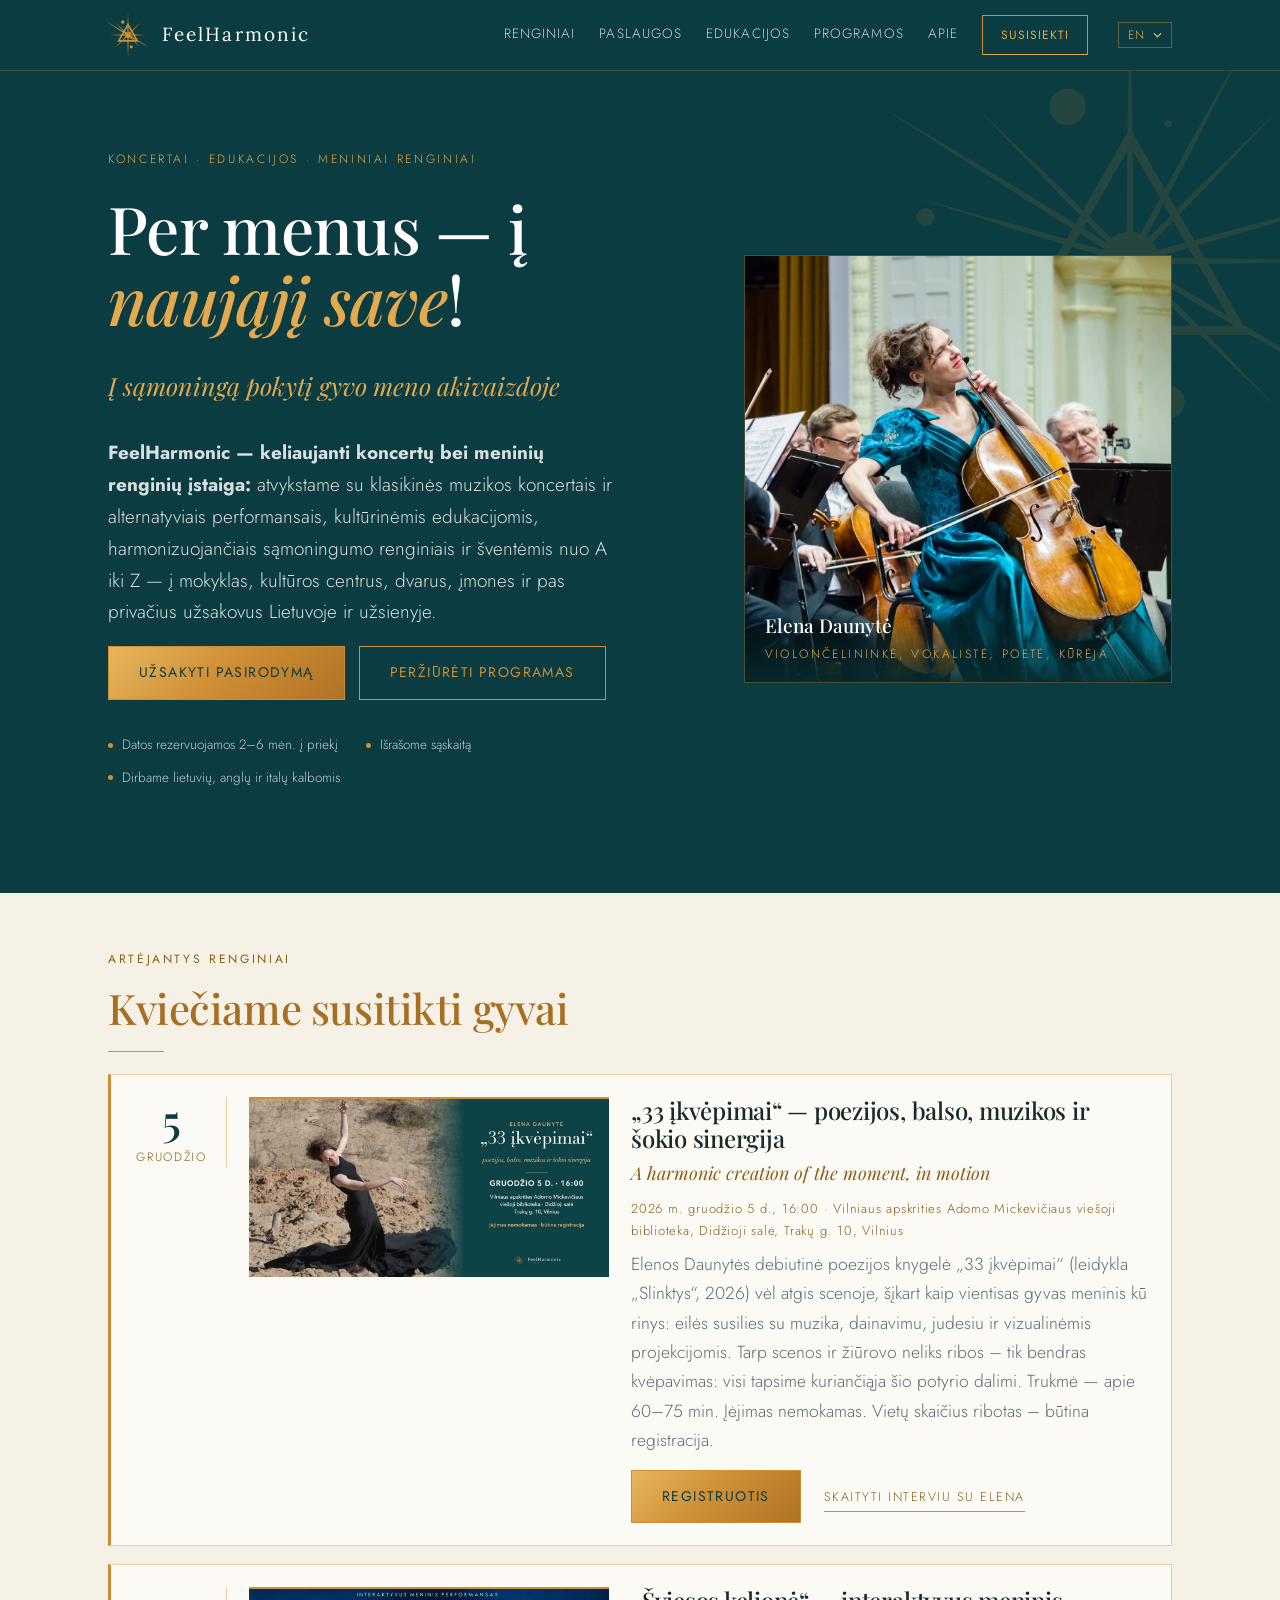
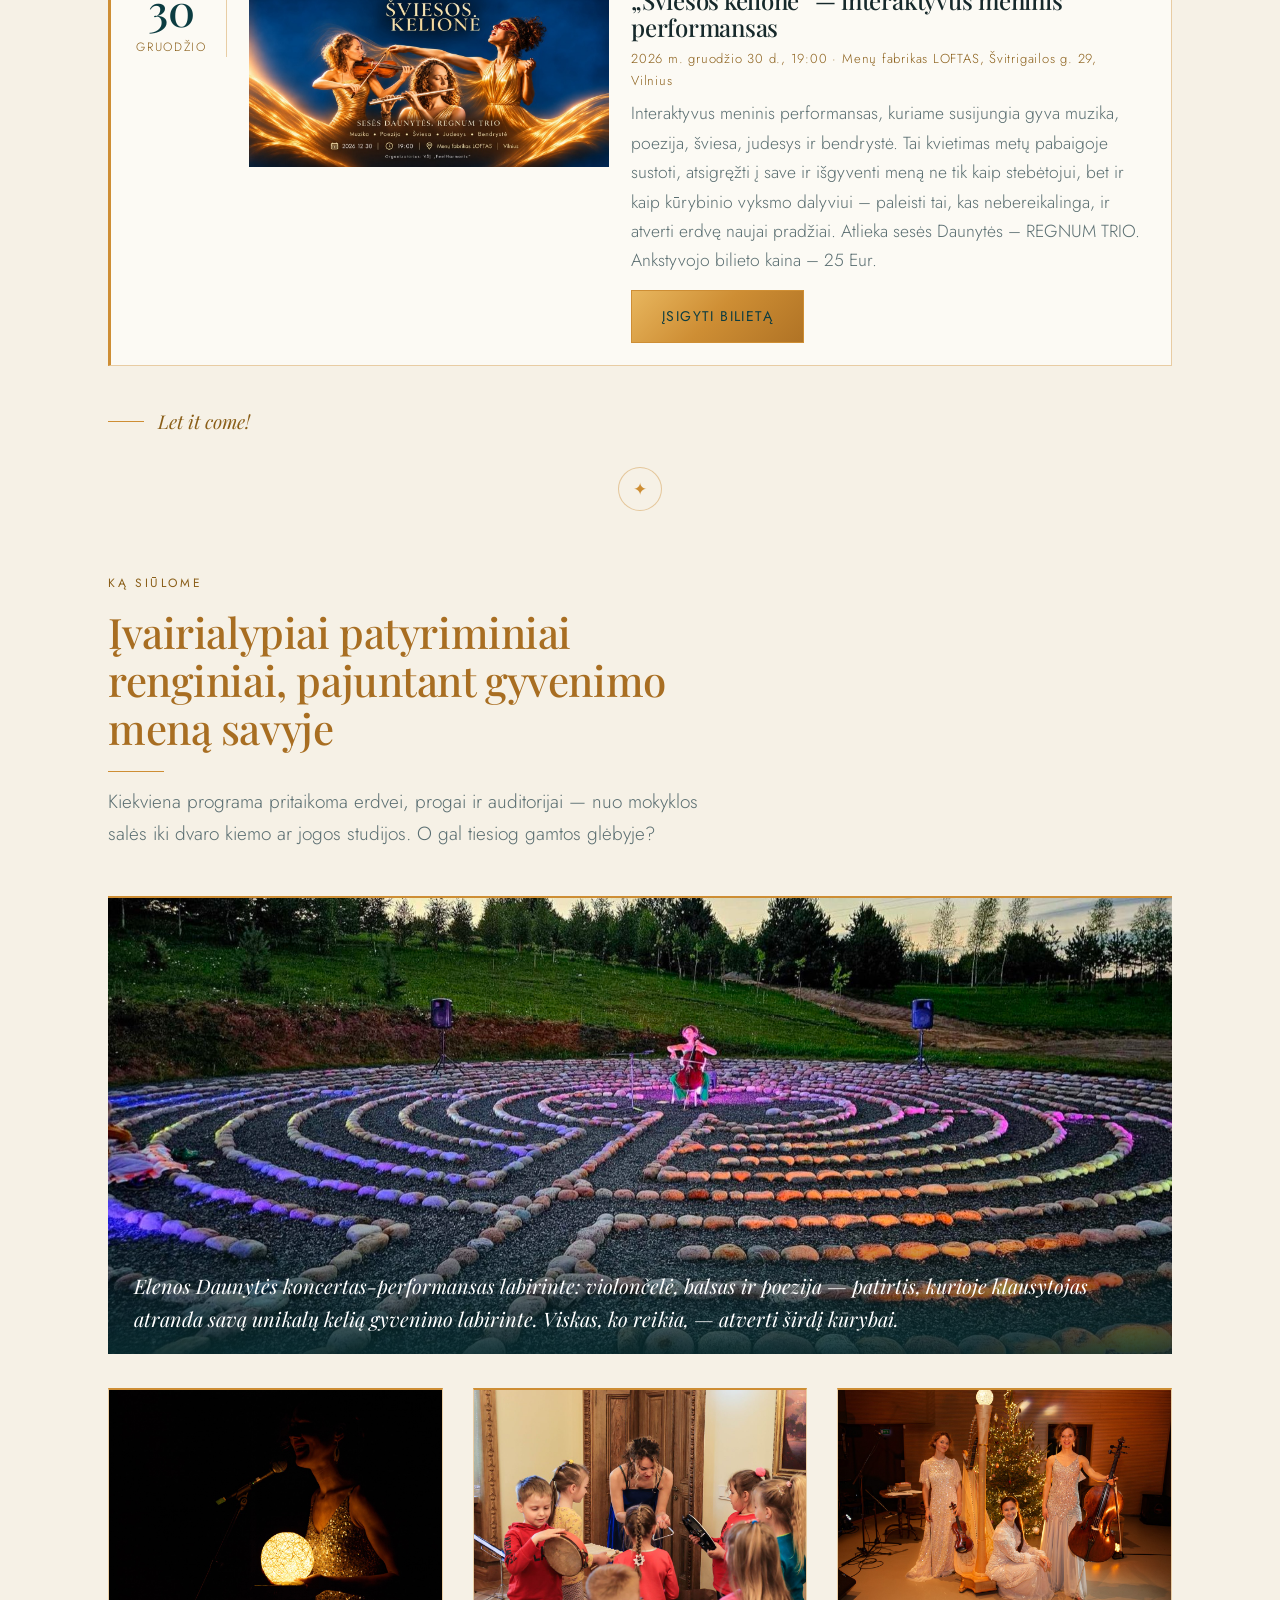
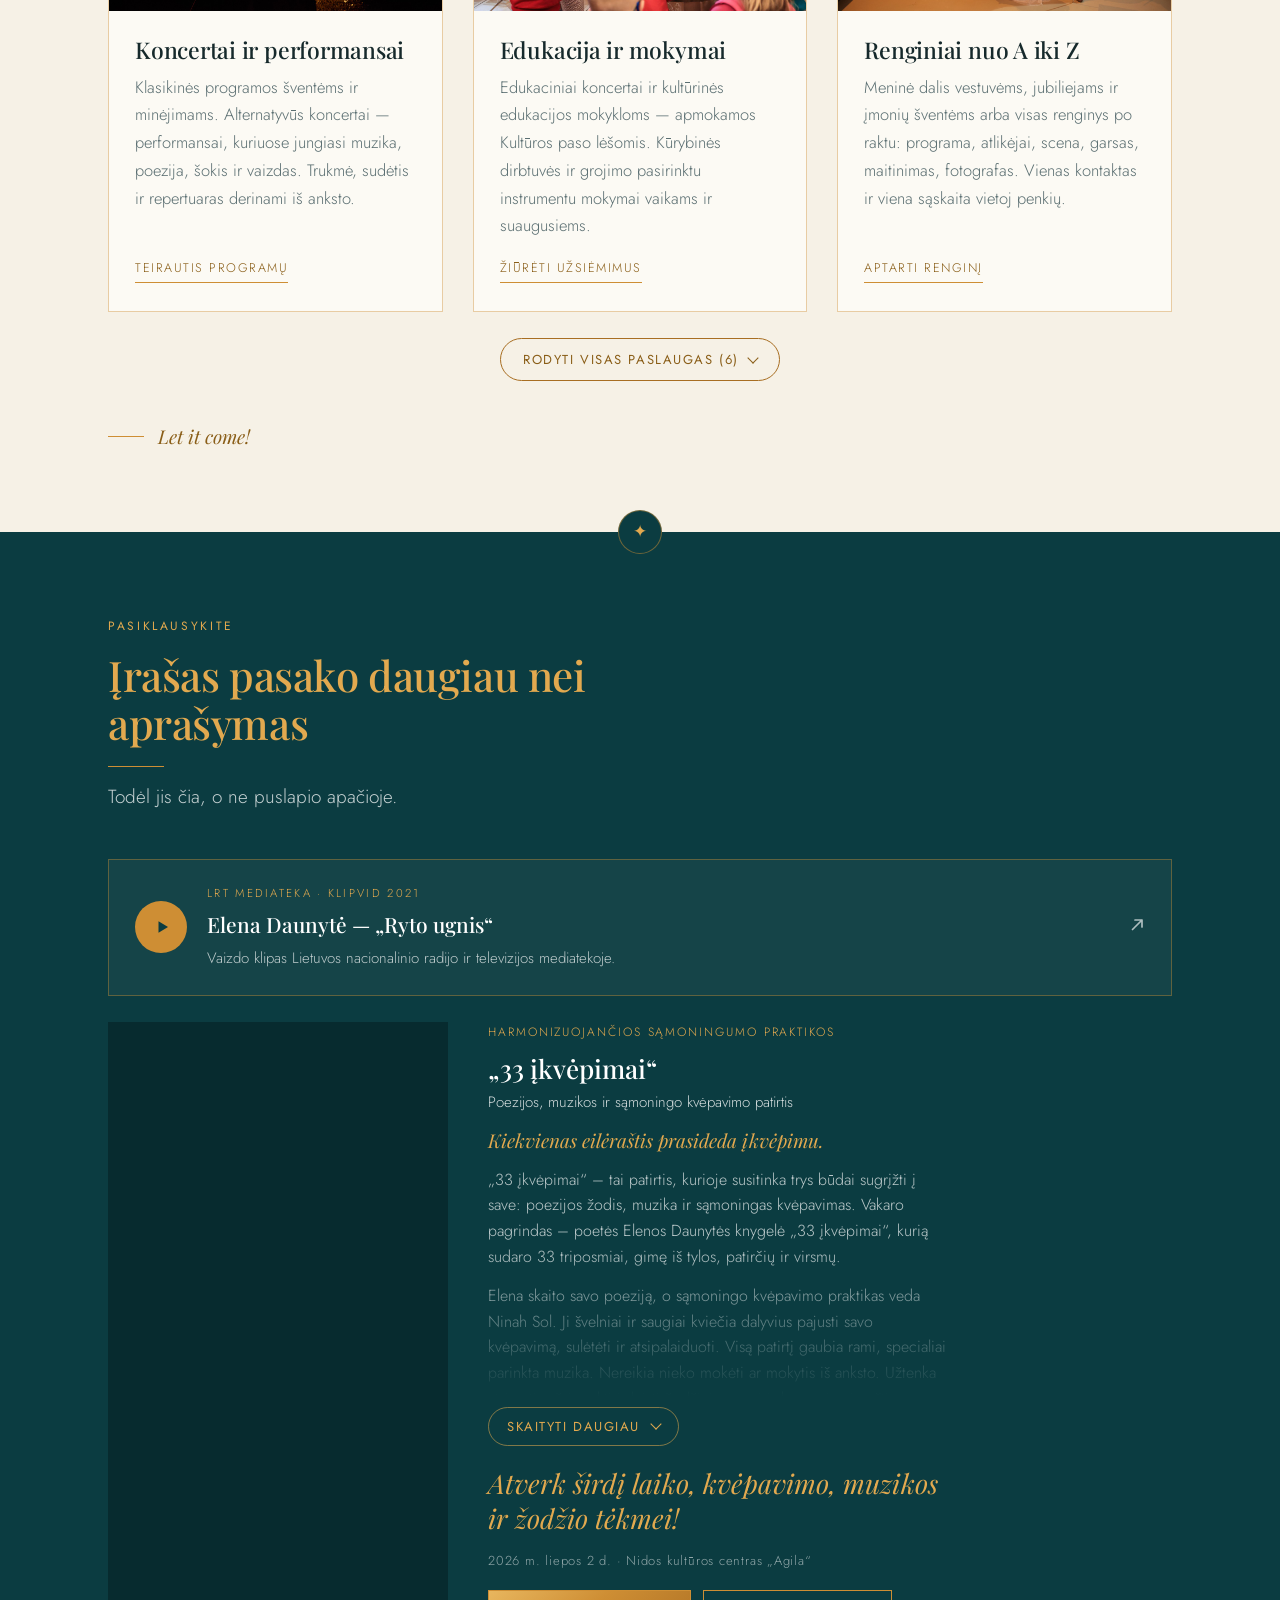
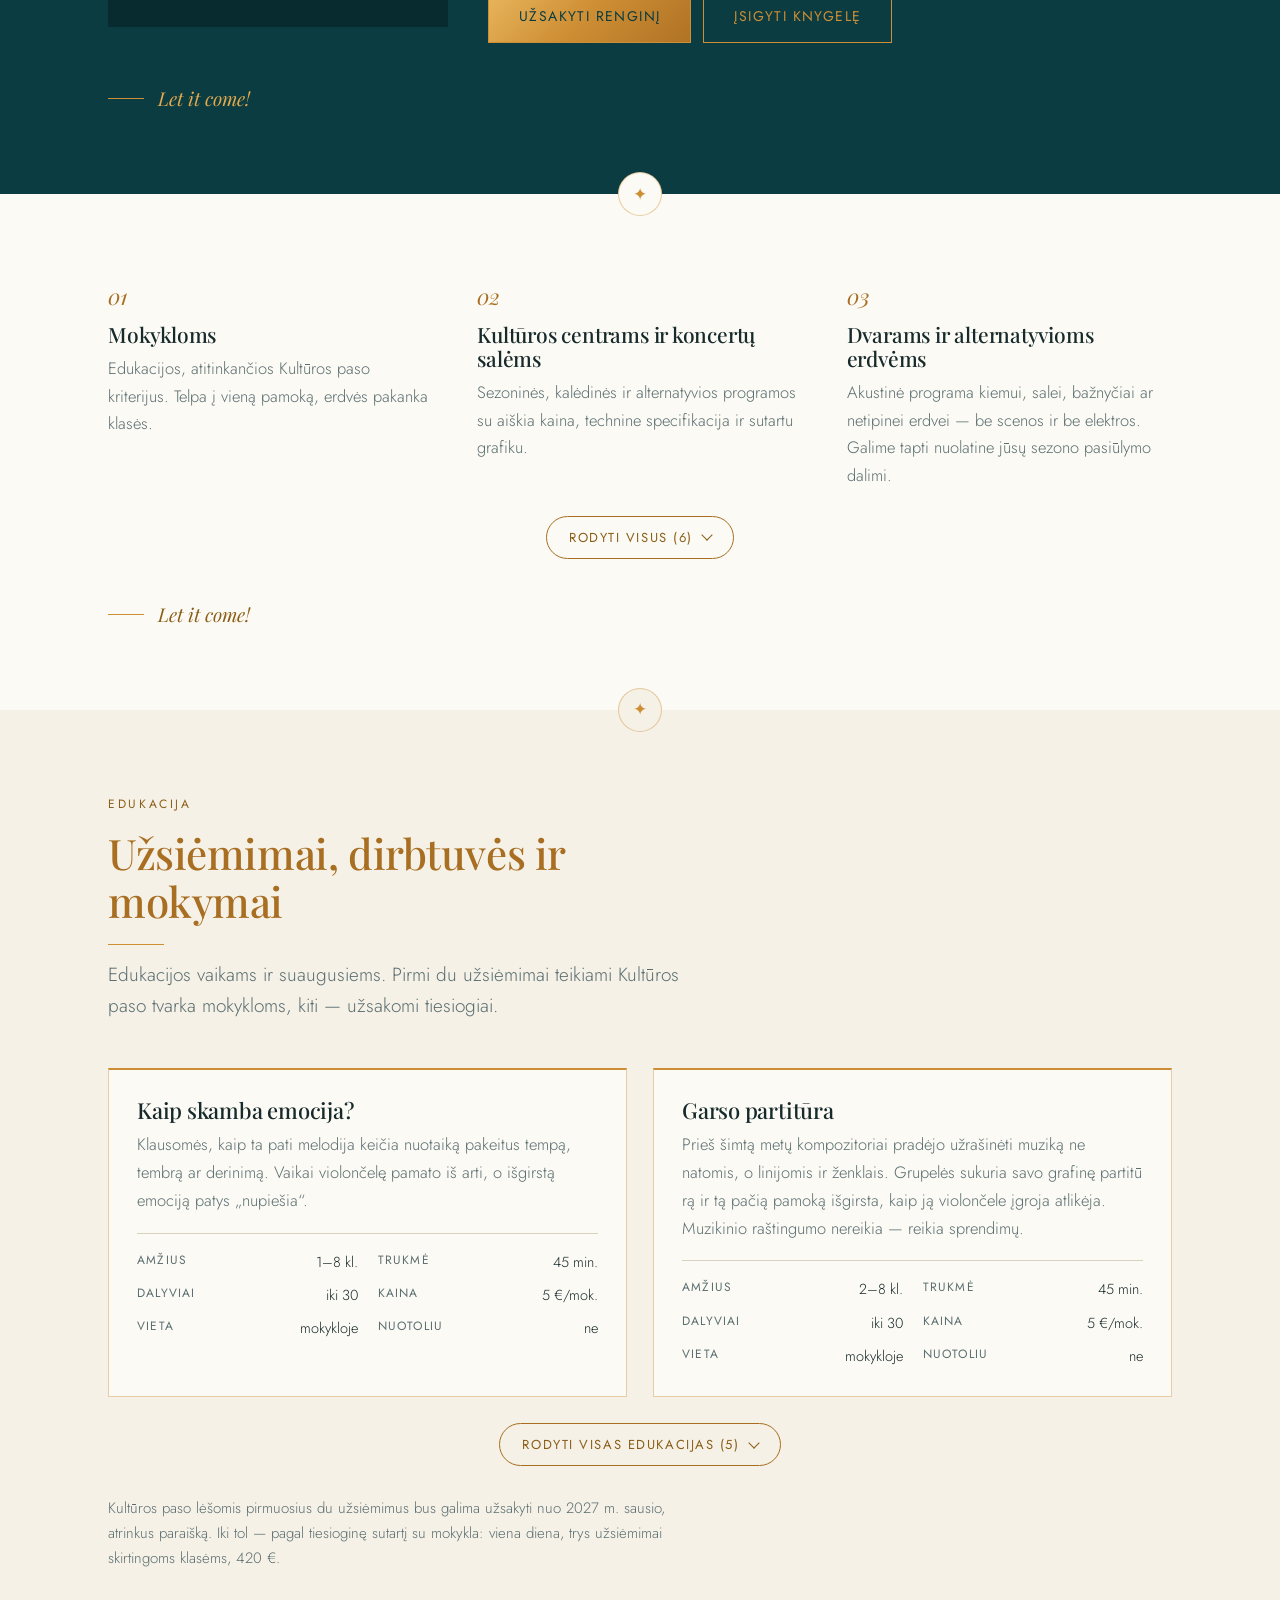
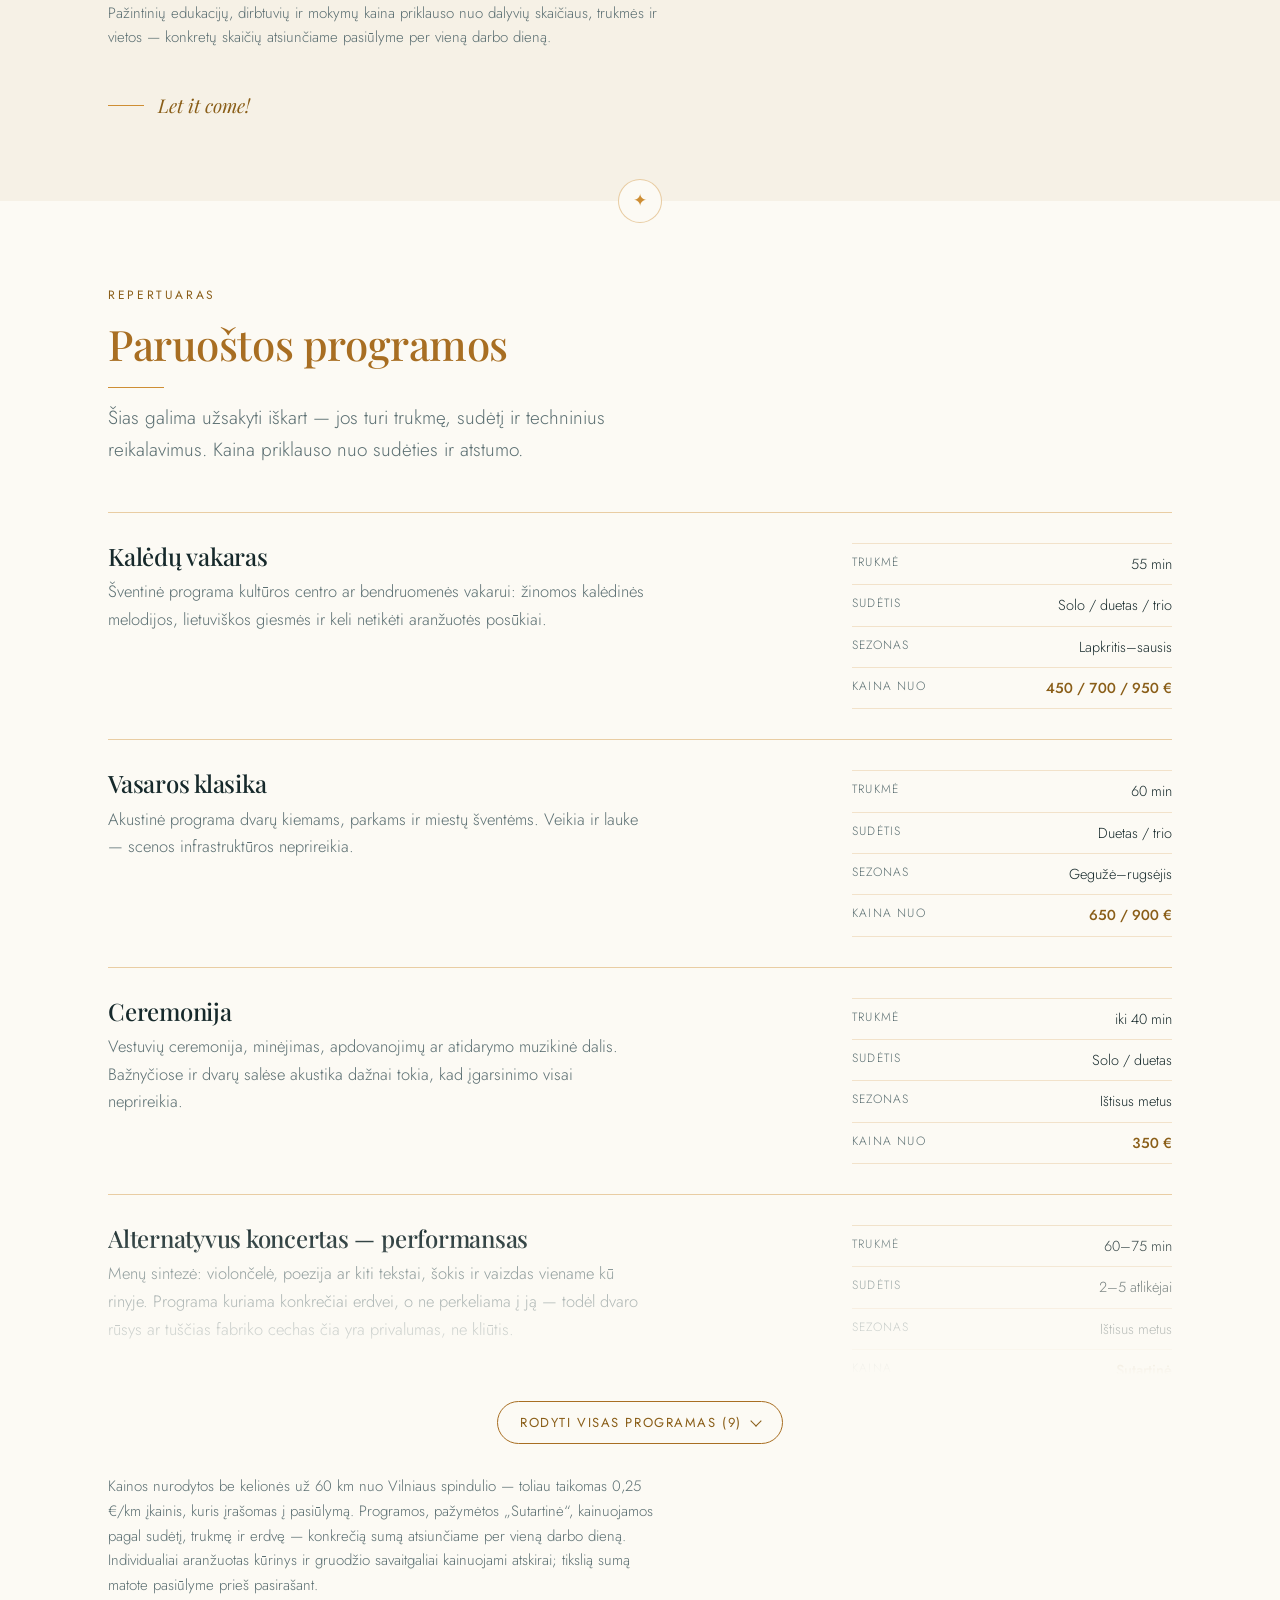
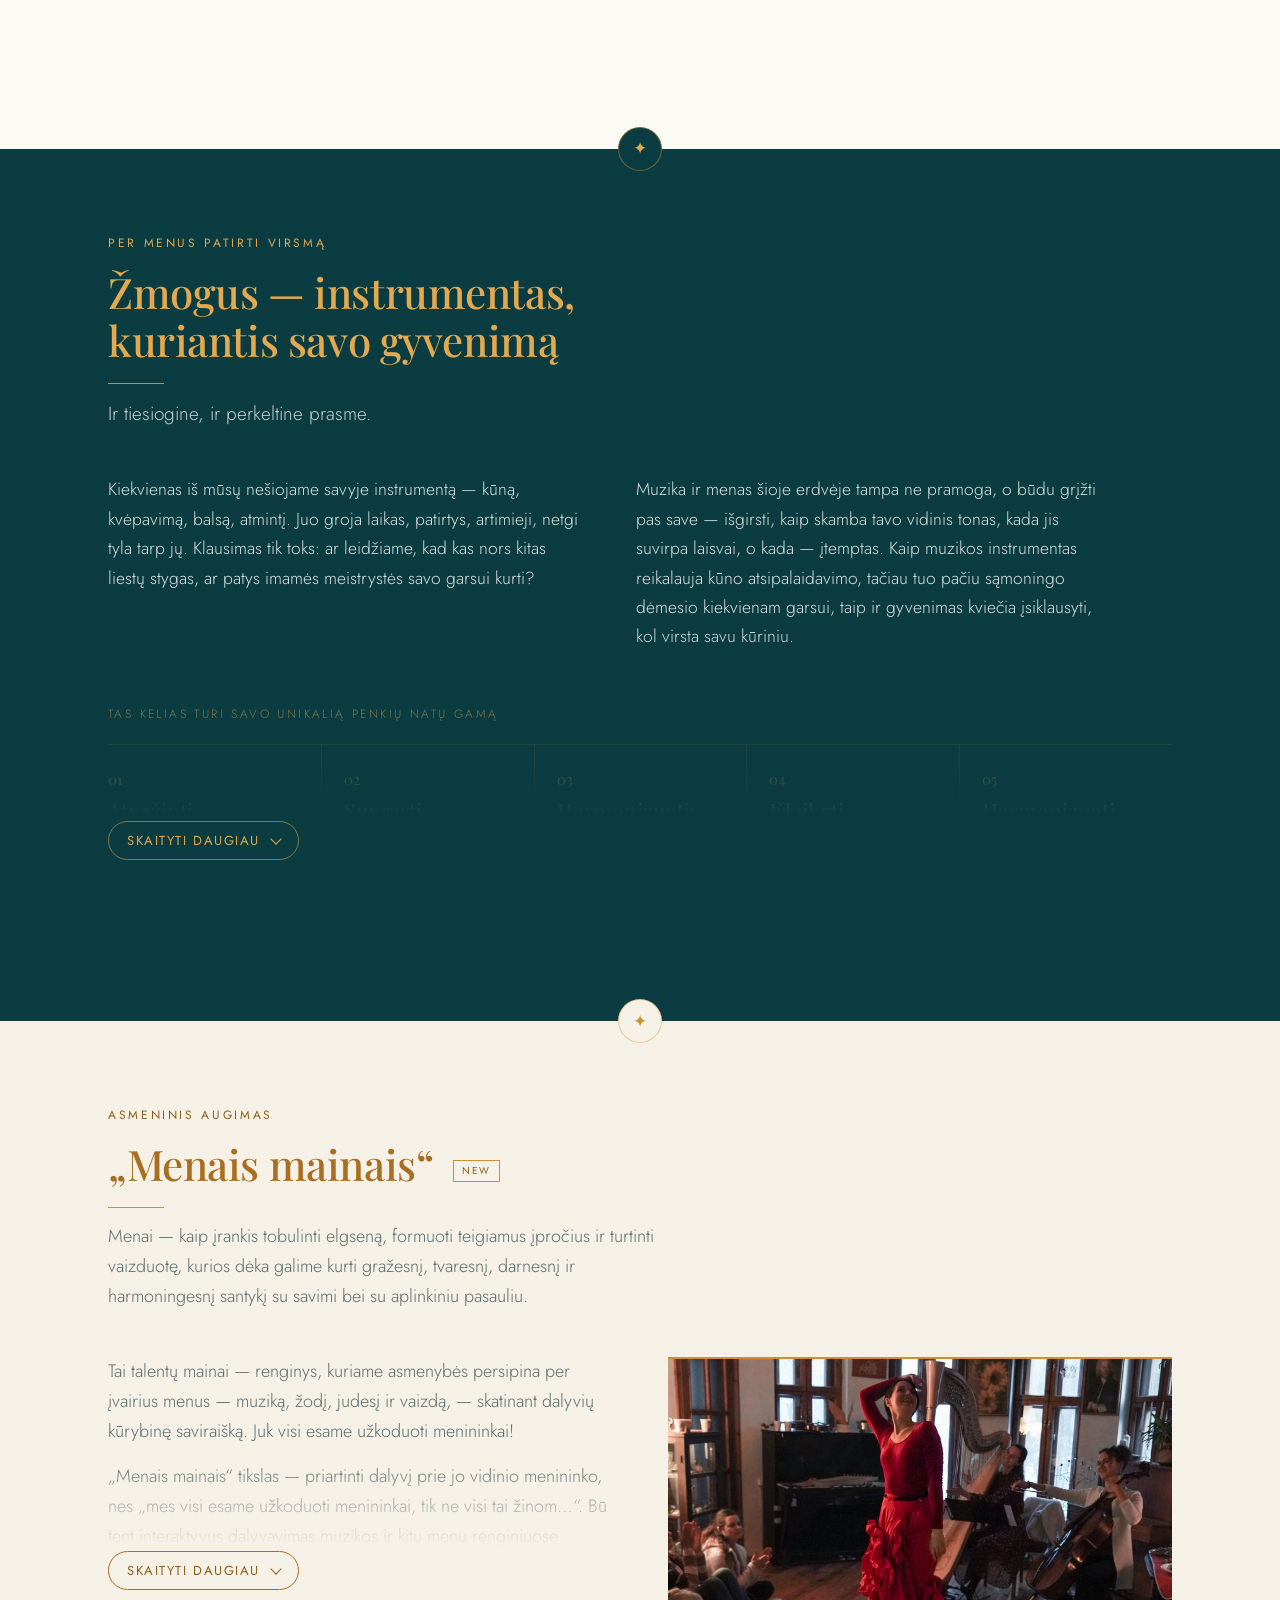
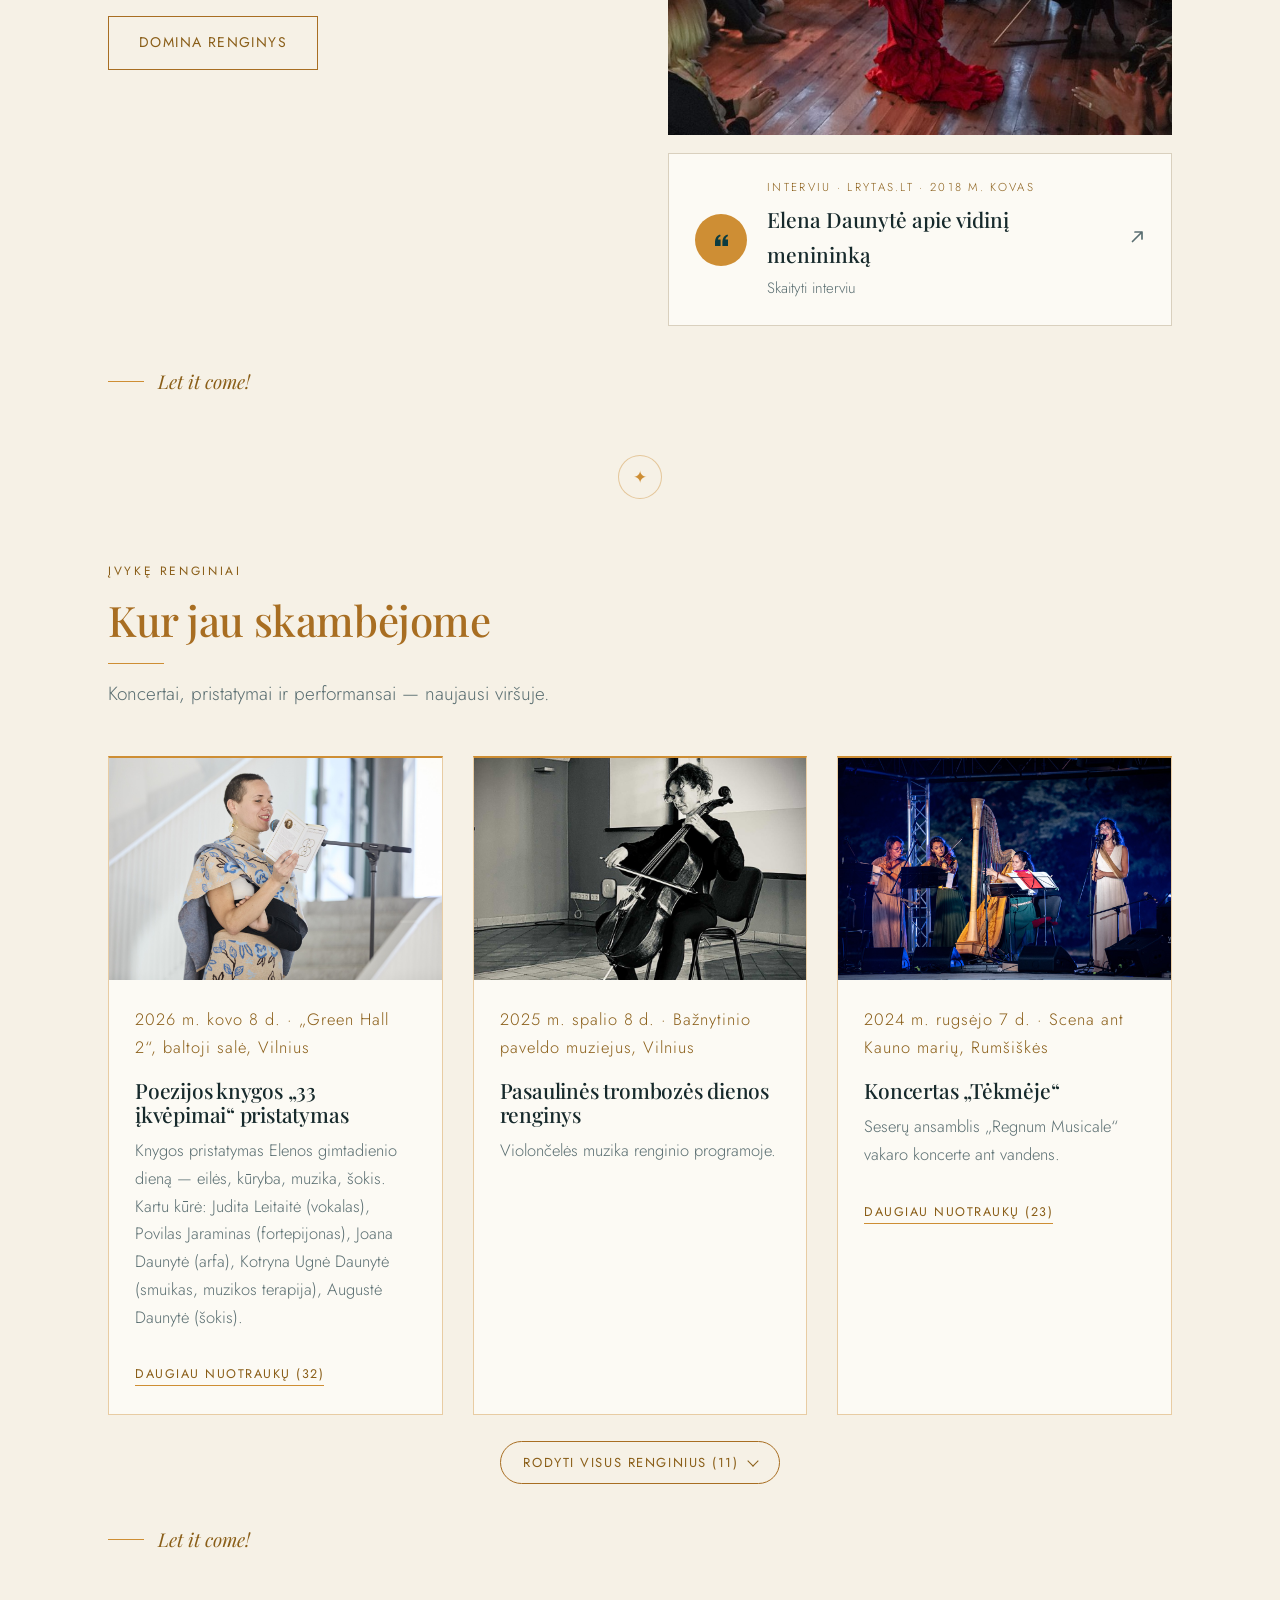
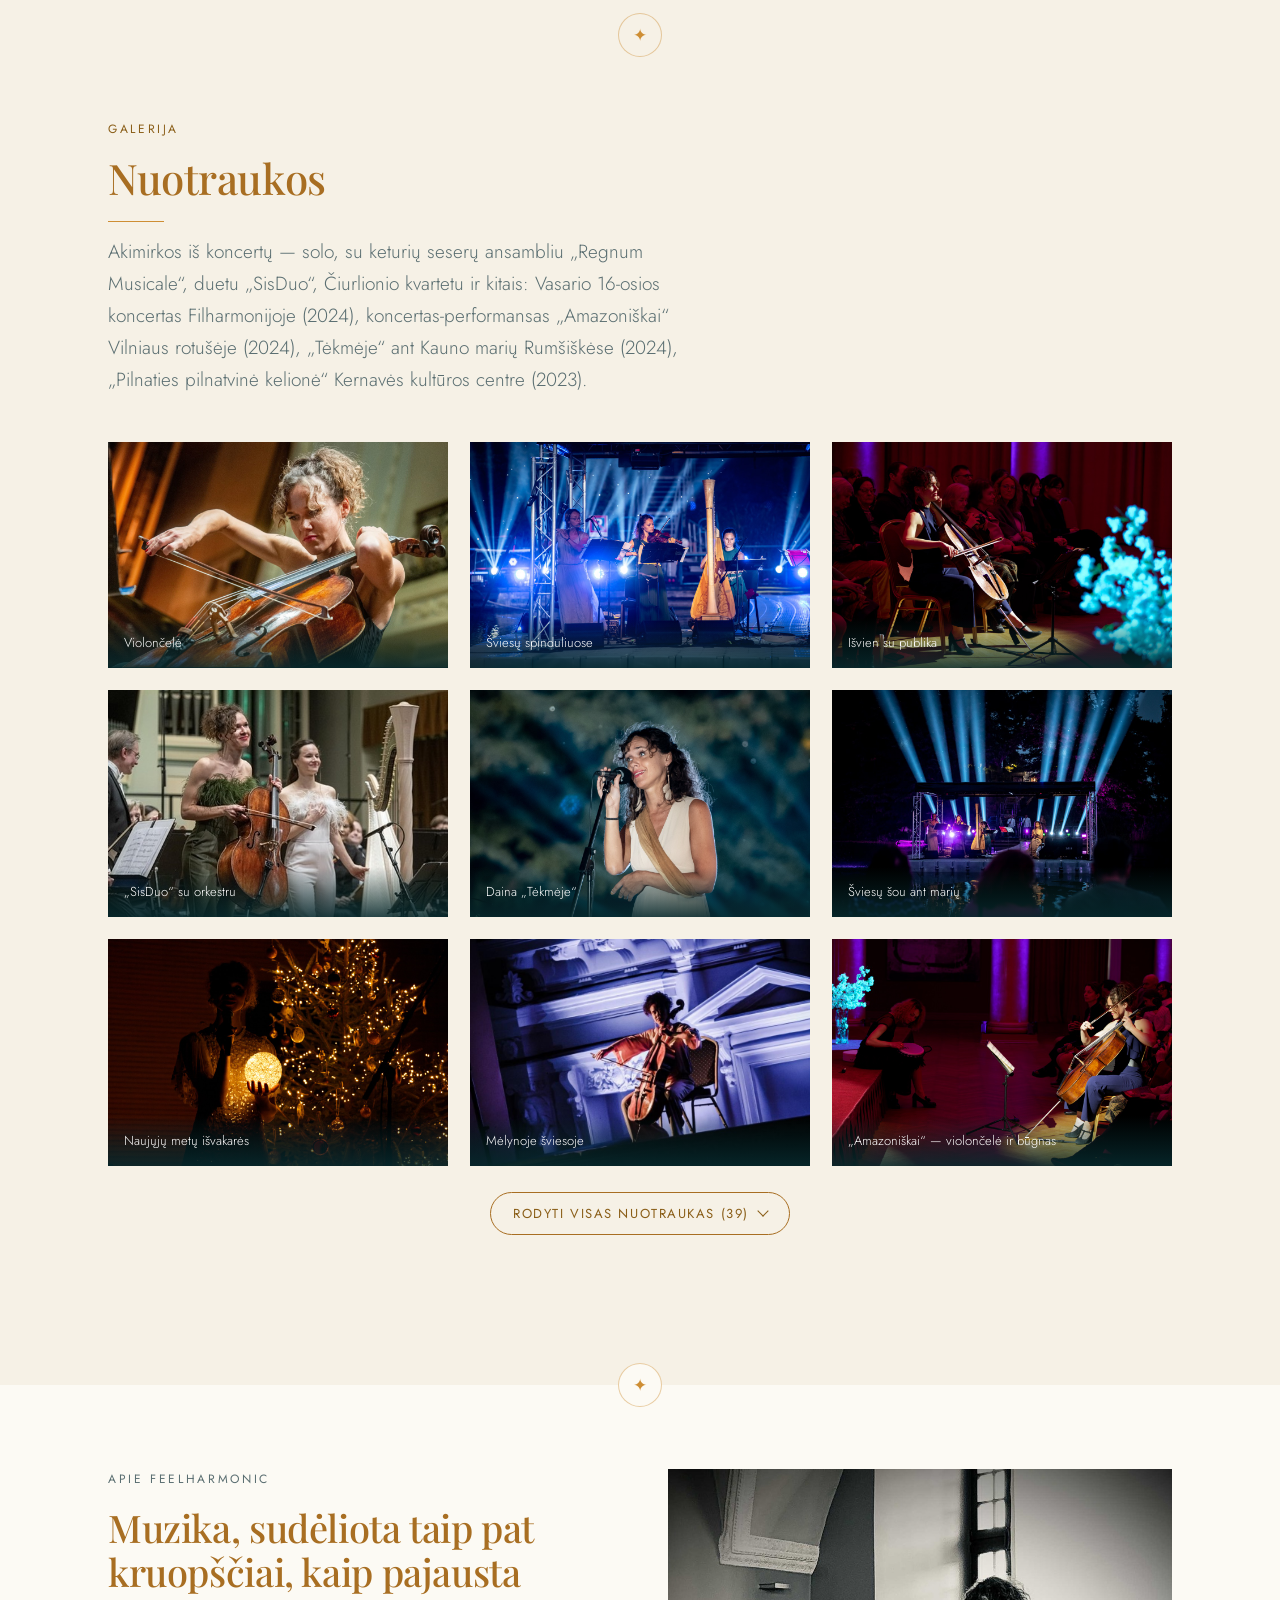
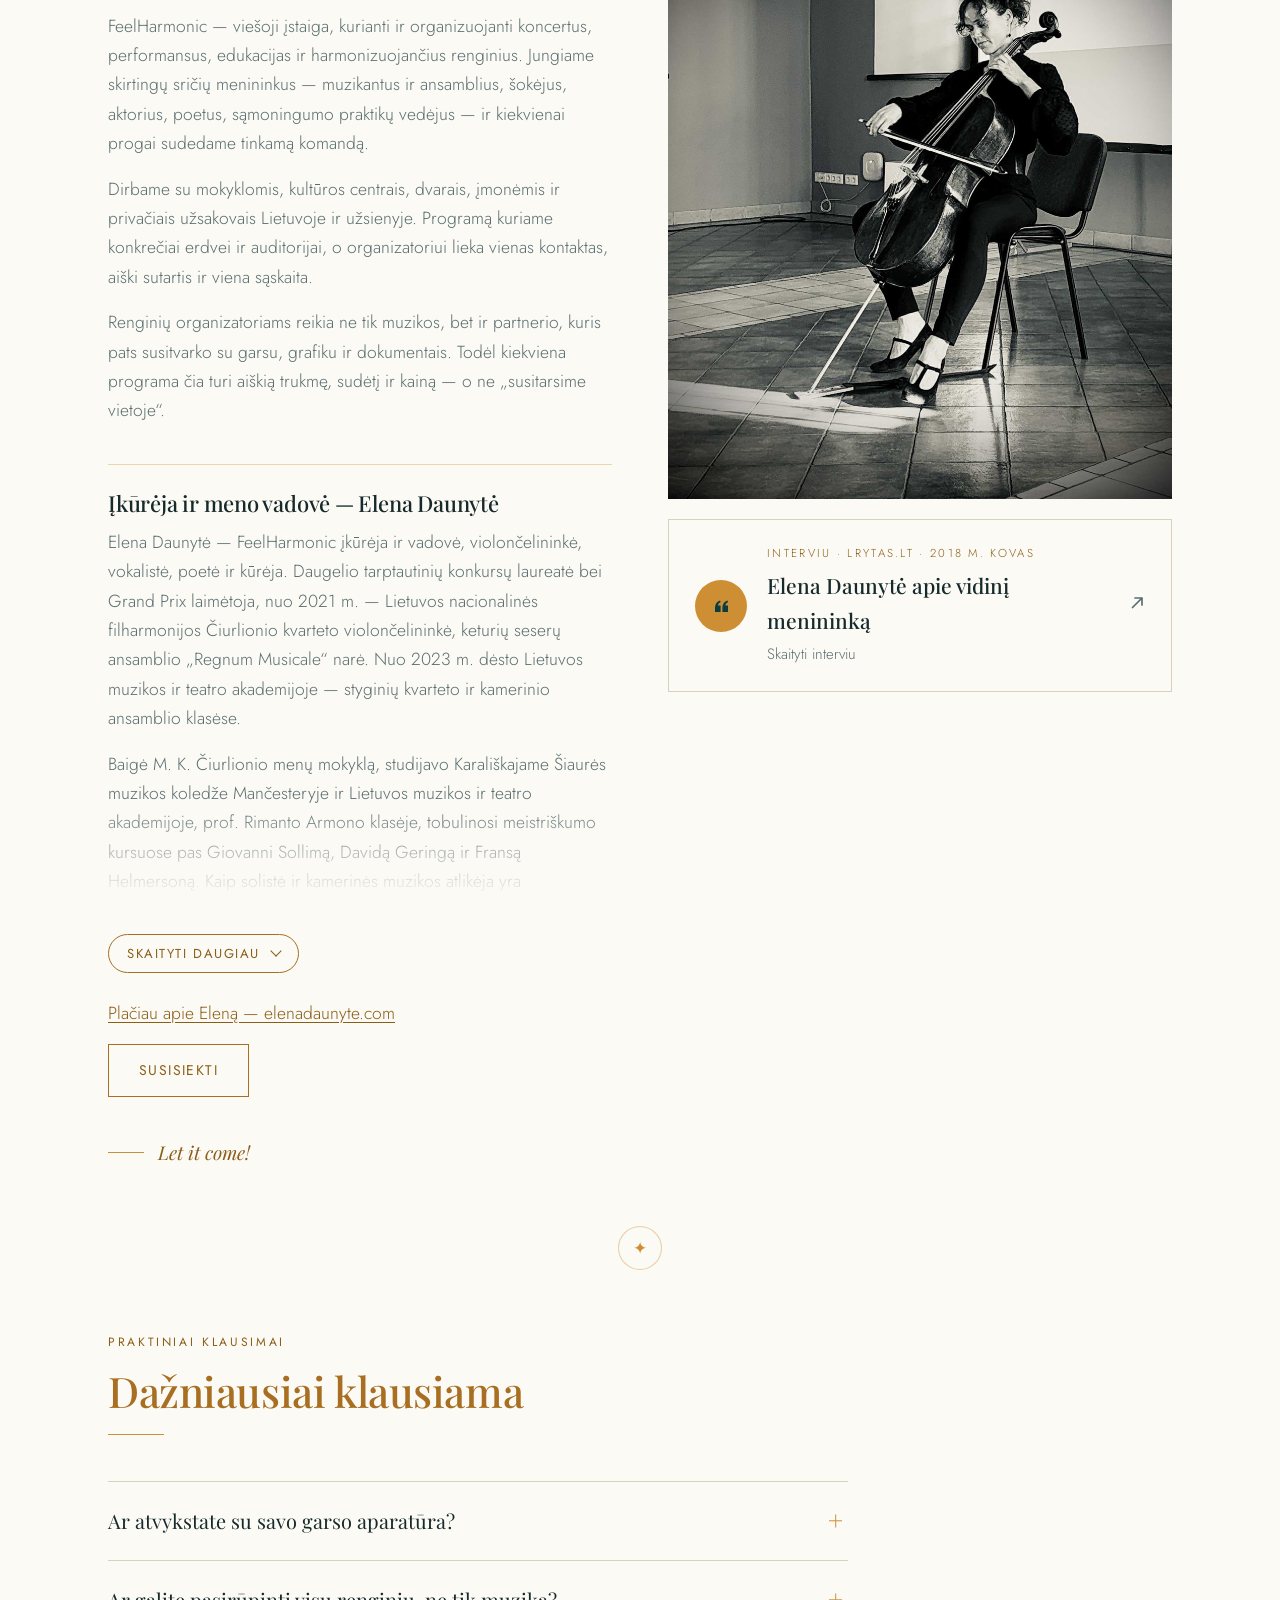
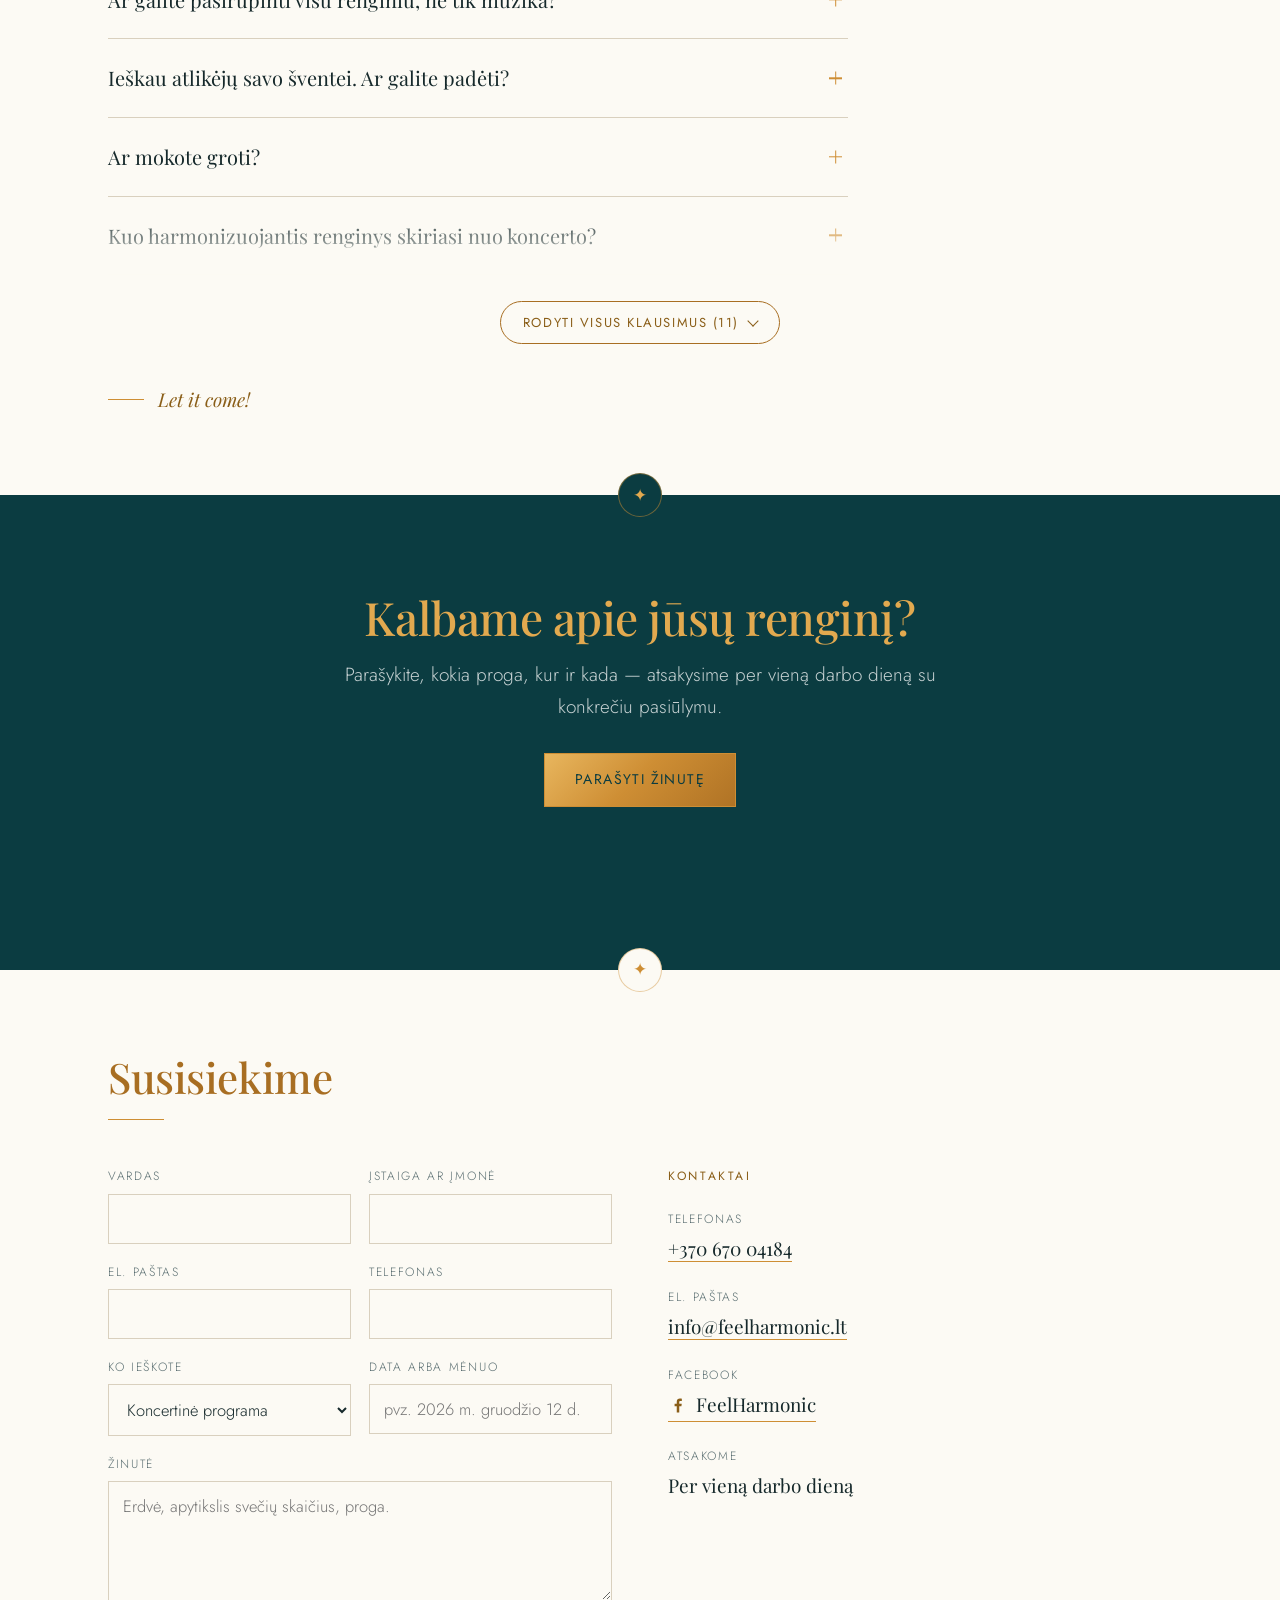
==== commit 4a401d23: "Artėjantys renginiai: plakatai kortelėse (padidinami paspaudus) Co-Authored-By: Claude Opus 5.5 <nor" ====
--- a/index.html
+++ b/index.html
@@ -28,7 +28,7 @@
 <link rel="preconnect" href="https://fonts.googleapis.com">
 <link rel="preconnect" href="https://fonts.gstatic.com" crossorigin>
 <link rel="stylesheet" href="https://fonts.googleapis.com/css2?family=Jost:ital,wght@0,300;0,400;0,500;1,400&family=Lora:wght@400&family=Montserrat:wght@400&family=Playfair+Display:ital,wght@0,500;0,700;1,500&display=swap">
-<link rel="stylesheet" href="assets/css/style.css?v=07097ef1">
+<link rel="stylesheet" href="assets/css/style.css?v=8ee00c11">
 </head>
 <body>
 <a class="skip" href="#turinys">Pereiti prie turinio</a>
@@ -168,8 +168,12 @@
       <h2>Kviečiame susitikti gyvai</h2>
     </div>
     <div class="ev-list reveal">
-      <article class="ev-up">
+      <article class="ev-up has-img">
         <div class="ev-day"><b>5</b><span>gruodžio</span></div>
+        <figure class="shot ev-poster" data-photo>
+        <svg class="ph-empty" viewBox="0 0 100 100" aria-hidden="true"><use href="#mark"/></svg>
+        <img src="assets/img/renginiai/33-ikvepimai-2026/plakatas.jpg" alt="„33 įkvėpimai“ — poezijos, balso, muzikos ir šokio sinergija" data-optional data-lb data-lb-meta="Renginio „33 įkvėpimai“ plakatas · Nuotr. Gintaras Jonaitis · 2026 m. gruodžio 5 d.">
+      </figure>
         <div class="ev-tx">
           <h3>„33 įkvėpimai“ — poezijos, balso, muzikos ir šokio sinergija</h3>
           <p class="ev-motto">A harmonic creation of the moment, in motion</p>
@@ -179,8 +183,12 @@
           <a class="more ev-extra" href="https://www.lrytas.lt/kultura/scena/2018/03/31/news/elena-daunyte-jei-buciau-turejusi-teti-nezinia-ar-muzika-ar-literatura-butu-likusi-fone--5551622" target="_blank" rel="noopener">Skaityti interviu su Elena</a>
         </div>
       </article>
-      <article class="ev-up">
+      <article class="ev-up has-img">
         <div class="ev-day"><b>30</b><span>gruodžio</span></div>
+        <figure class="shot ev-poster" data-photo>
+        <svg class="ph-empty" viewBox="0 0 100 100" aria-hidden="true"><use href="#mark"/></svg>
+        <img src="assets/img/renginiai/sviesos-kelione-2026/plakatas.jpg" alt="„Šviesos kelionė“ — interaktyvus meninis performansas" data-optional data-lb data-lb-meta="Renginio „Šviesos kelionė“ plakatas · Menų fabrikas LOFTAS · 2026 m. gruodžio 30 d.">
+      </figure>
         <div class="ev-tx">
           <h3>„Šviesos kelionė“ — interaktyvus meninis performansas</h3>
           <p class="ev-meta">2026 m. gruodžio 30 d., 19:00 · Menų fabrikas LOFTAS, Švitrigailos g. 29, Vilnius</p>
@@ -1392,7 +1400,7 @@
       "name": "„33 įkvėpimai“ — poezijos, balso, muzikos ir šokio sinergija",
       "description": "Elenos Daunytės debiutinė poezijos knygelė „33 įkvėpimai“ (leidykla „Slinktys“, 2026) vėl atgis scenoje, šįkart kaip vientisas gyvas meninis kūrinys: eilės susilies su muzika, dainavimu, judesiu ir vizualinėmis projekcijomis. Tarp scenos ir žiūrovo neliks ribos – tik bendras kvėpavimas: visi tapsime kuriančiąja šio potyrio dalimi. Trukmė — apie 60–75 min. Įėjimas nemokamas. Vietų skaičius ribotas – būtina registracija.",
       "inLanguage": "lt",
-      "image": "https://www.feelharmonic.lt/assets/img/paslauga-terapija.jpg",
+      "image": "https://www.feelharmonic.lt/assets/img/renginiai/33-ikvepimai-2026/plakatas.jpg",
       "url": "https://www.feelharmonic.lt/#renginiai",
       "eventStatus": "https://schema.org/EventScheduled",
       "eventAttendanceMode": "https://schema.org/OfflineEventAttendanceMode",
--- a/assets/css/style.css
+++ b/assets/css/style.css
@@ -792,6 +792,10 @@
 .ev-day b{display:block;font-family:var(--serif);font-weight:500;font-size:44px;line-height:1}
 .ev-day span{display:block;margin-top:6px;font-size:12px;letter-spacing:.14em;text-transform:uppercase;color:var(--gold-ink)}
 .ev-tx h3{font-size:24px;margin-bottom:6px}
+/* artėjančio renginio plakatas */
+.ev-up.has-img{grid-template-columns:92px minmax(240px,360px) 1fr}
+.ev-poster{aspect-ratio:2/1;border-top:2px solid var(--gold);cursor:zoom-in}
+@media(max-width:900px){.ev-up.has-img{grid-template-columns:92px 1fr}.ev-up.has-img .ev-poster{grid-column:2}.ev-up.has-img .ev-tx{grid-column:2}}
 .ev-tx p{color:var(--muted);max-width:62ch}
 .ev-tx .btn{margin-top:14px}
 .ev-meta{font-size:13px;letter-spacing:.06em;color:var(--gold-ink)!important;margin:0 0 8px}
@@ -799,7 +803,8 @@
 /* renginys su daugiau nuotrauku: pabraukta nuoroda (kaip .more) po aprasymu */
 .card button.ev-more{align-self:flex-start;margin:16px 0 0;padding:0 0 2px;background:none;border-top:0;border-left:0;border-right:0;cursor:pointer;font-family:inherit;text-align:left}
 @media(max-width:560px){
-  .ev-up{grid-template-columns:1fr;gap:12px;padding:18px}
+  .ev-up,.ev-up.has-img{grid-template-columns:1fr;gap:12px;padding:18px}
+  .ev-up.has-img .ev-poster,.ev-up.has-img .ev-tx{grid-column:auto}
   .ev-day{display:flex;align-items:baseline;gap:10px;border-right:0;border-bottom:1px solid var(--gold-line);padding:0 0 10px;text-align:left}
   .ev-day b{font-size:34px}
   .ev-day span{margin-top:0}
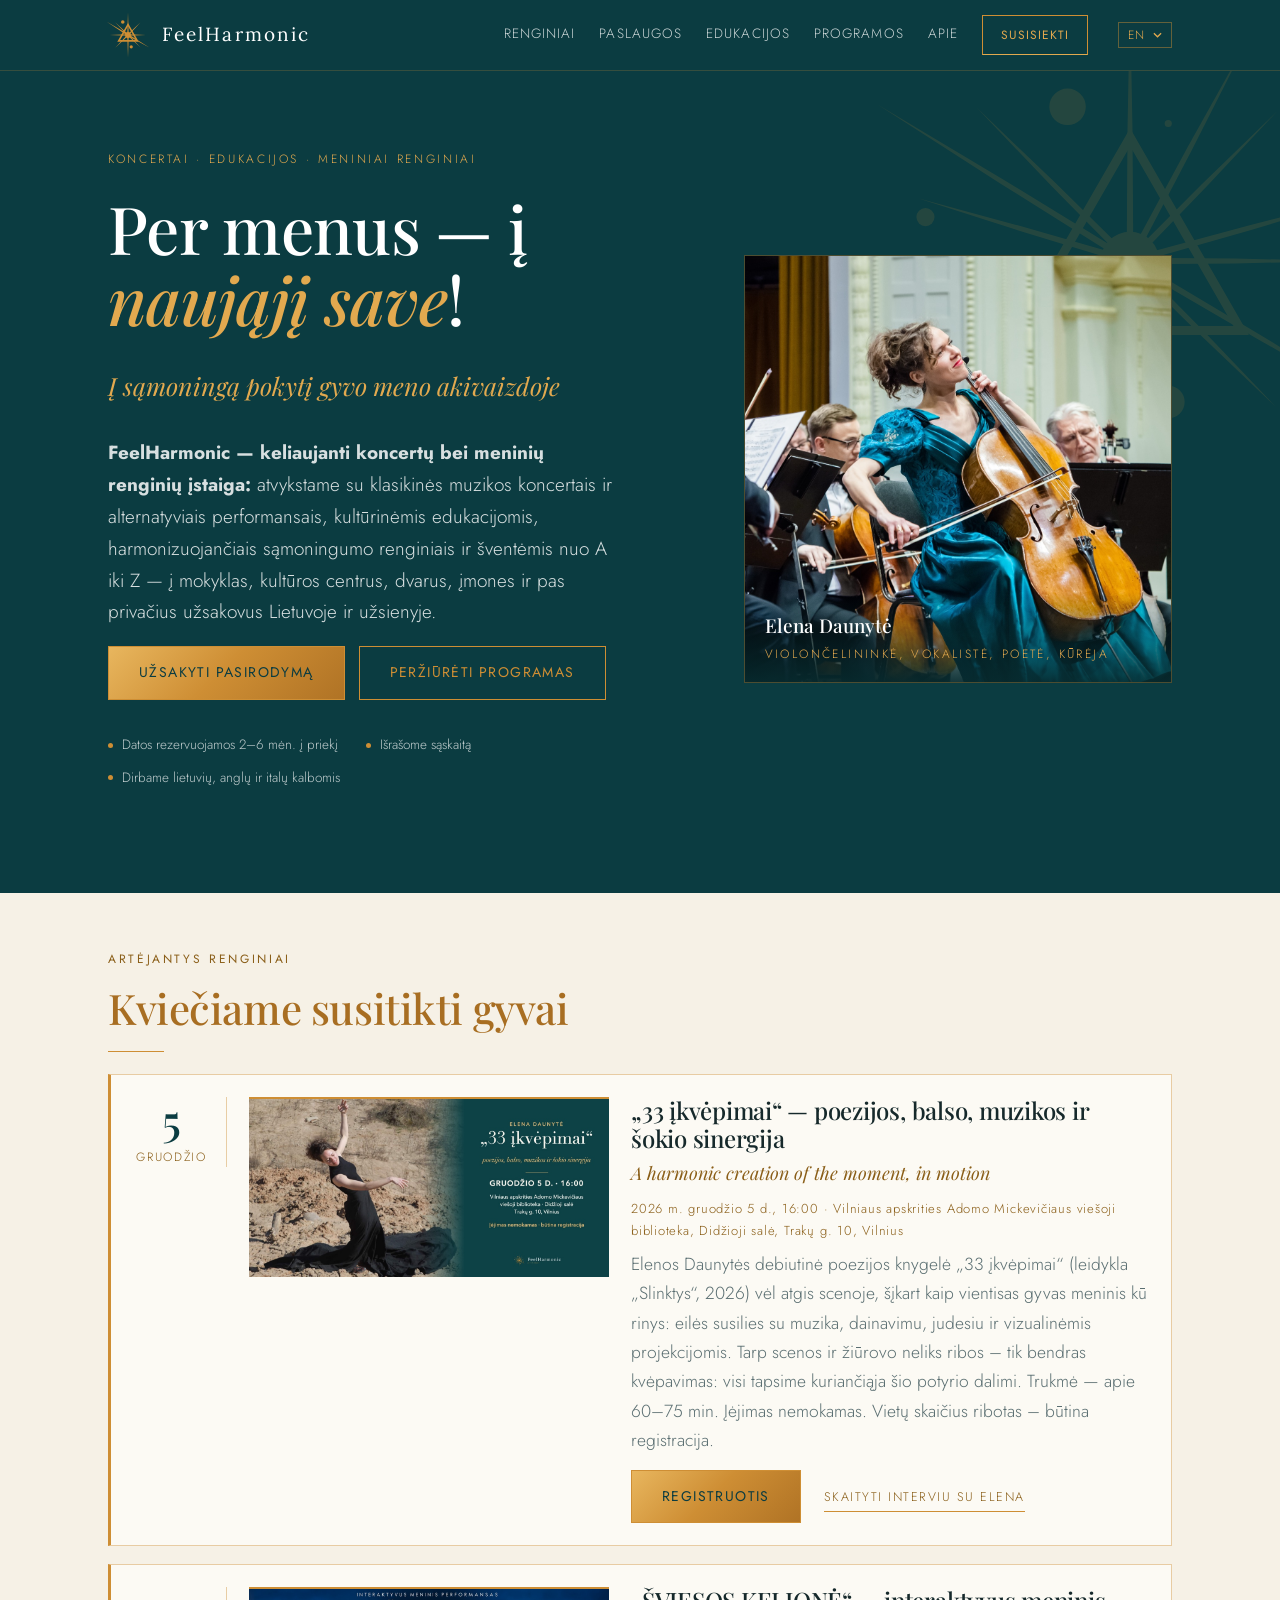
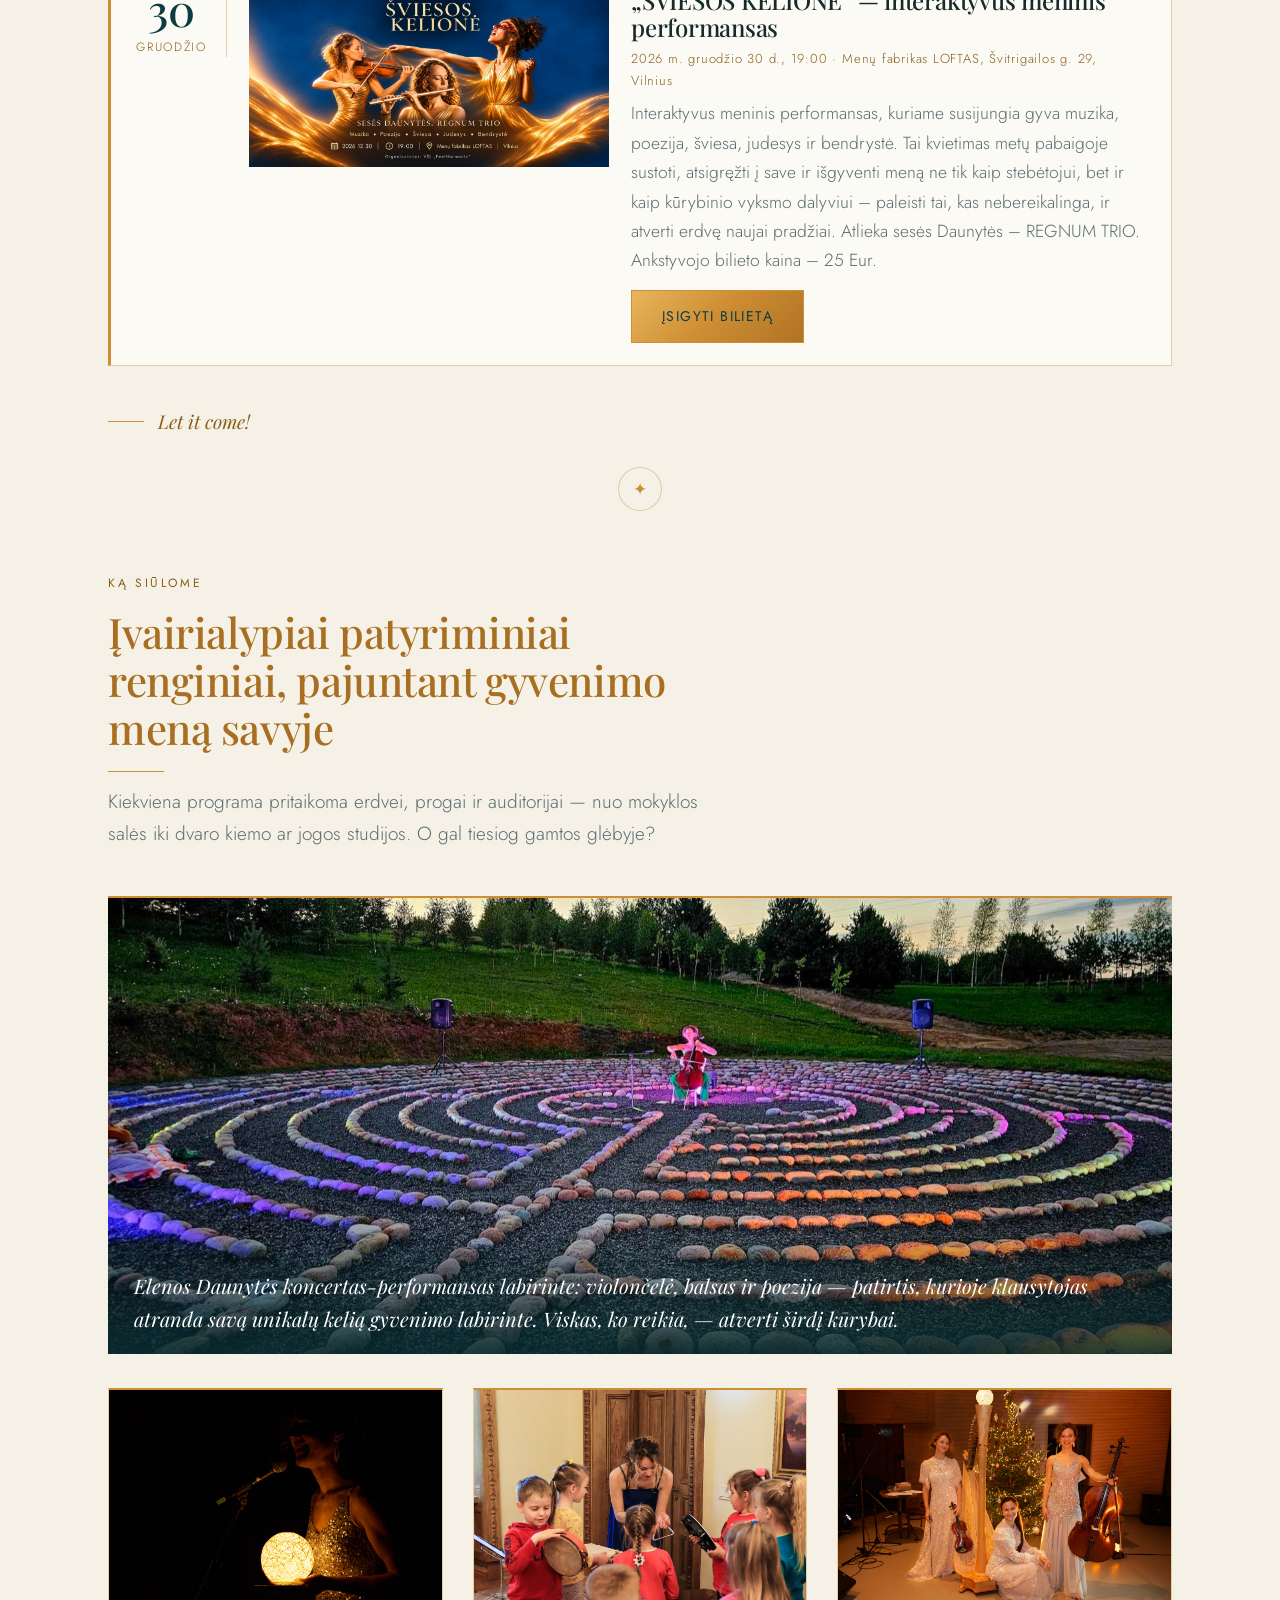
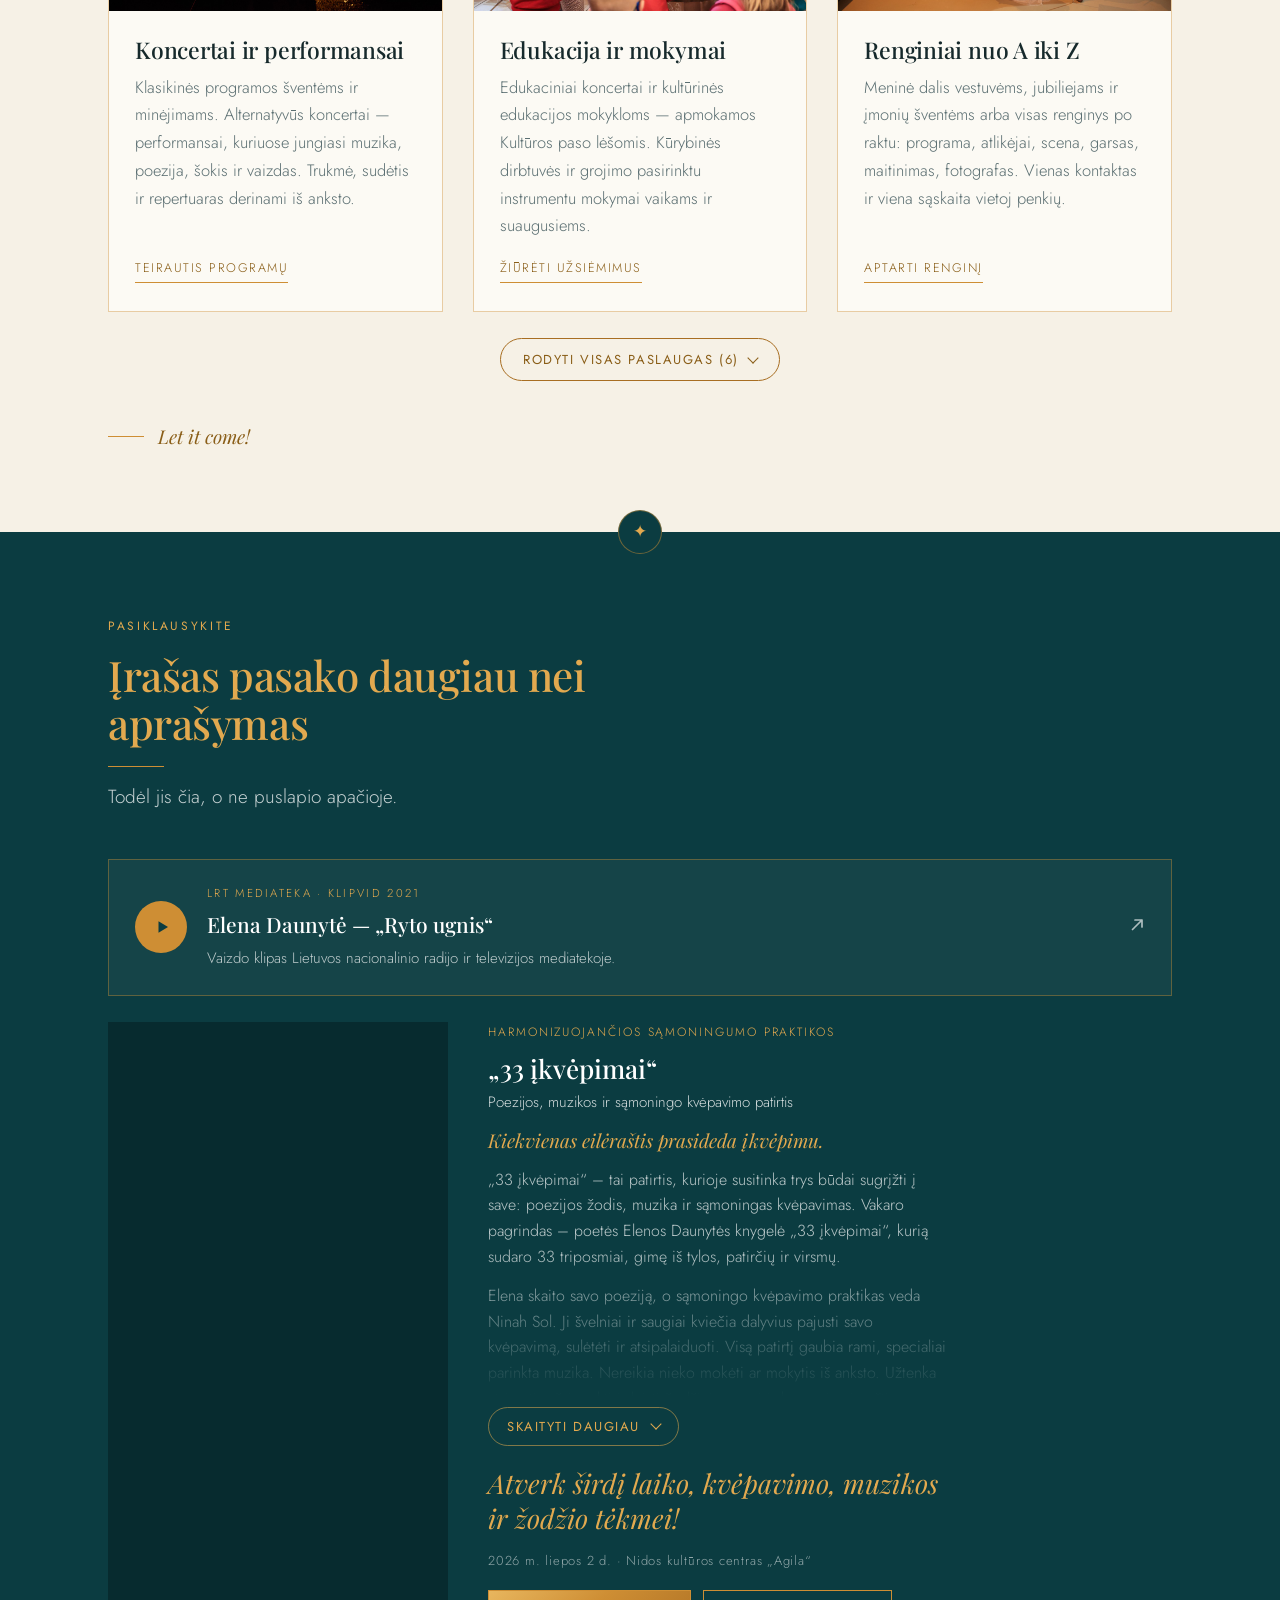
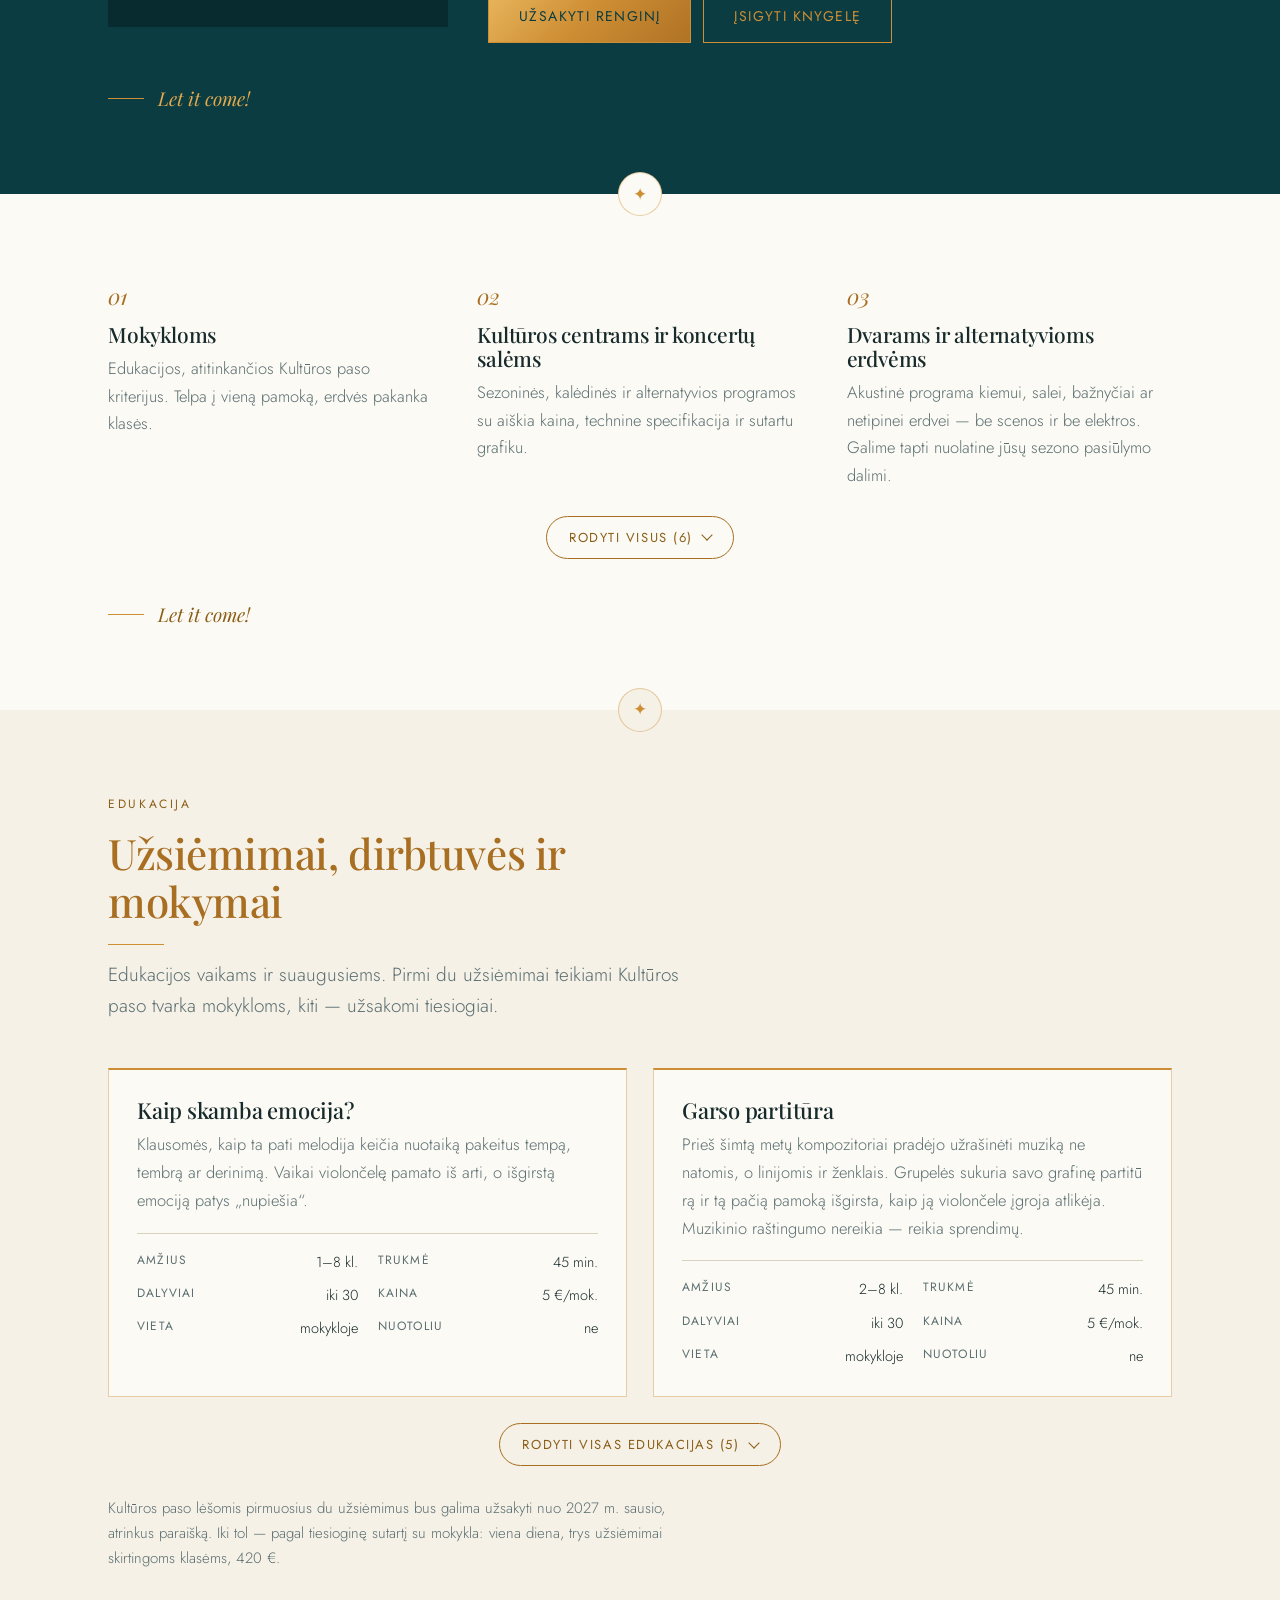
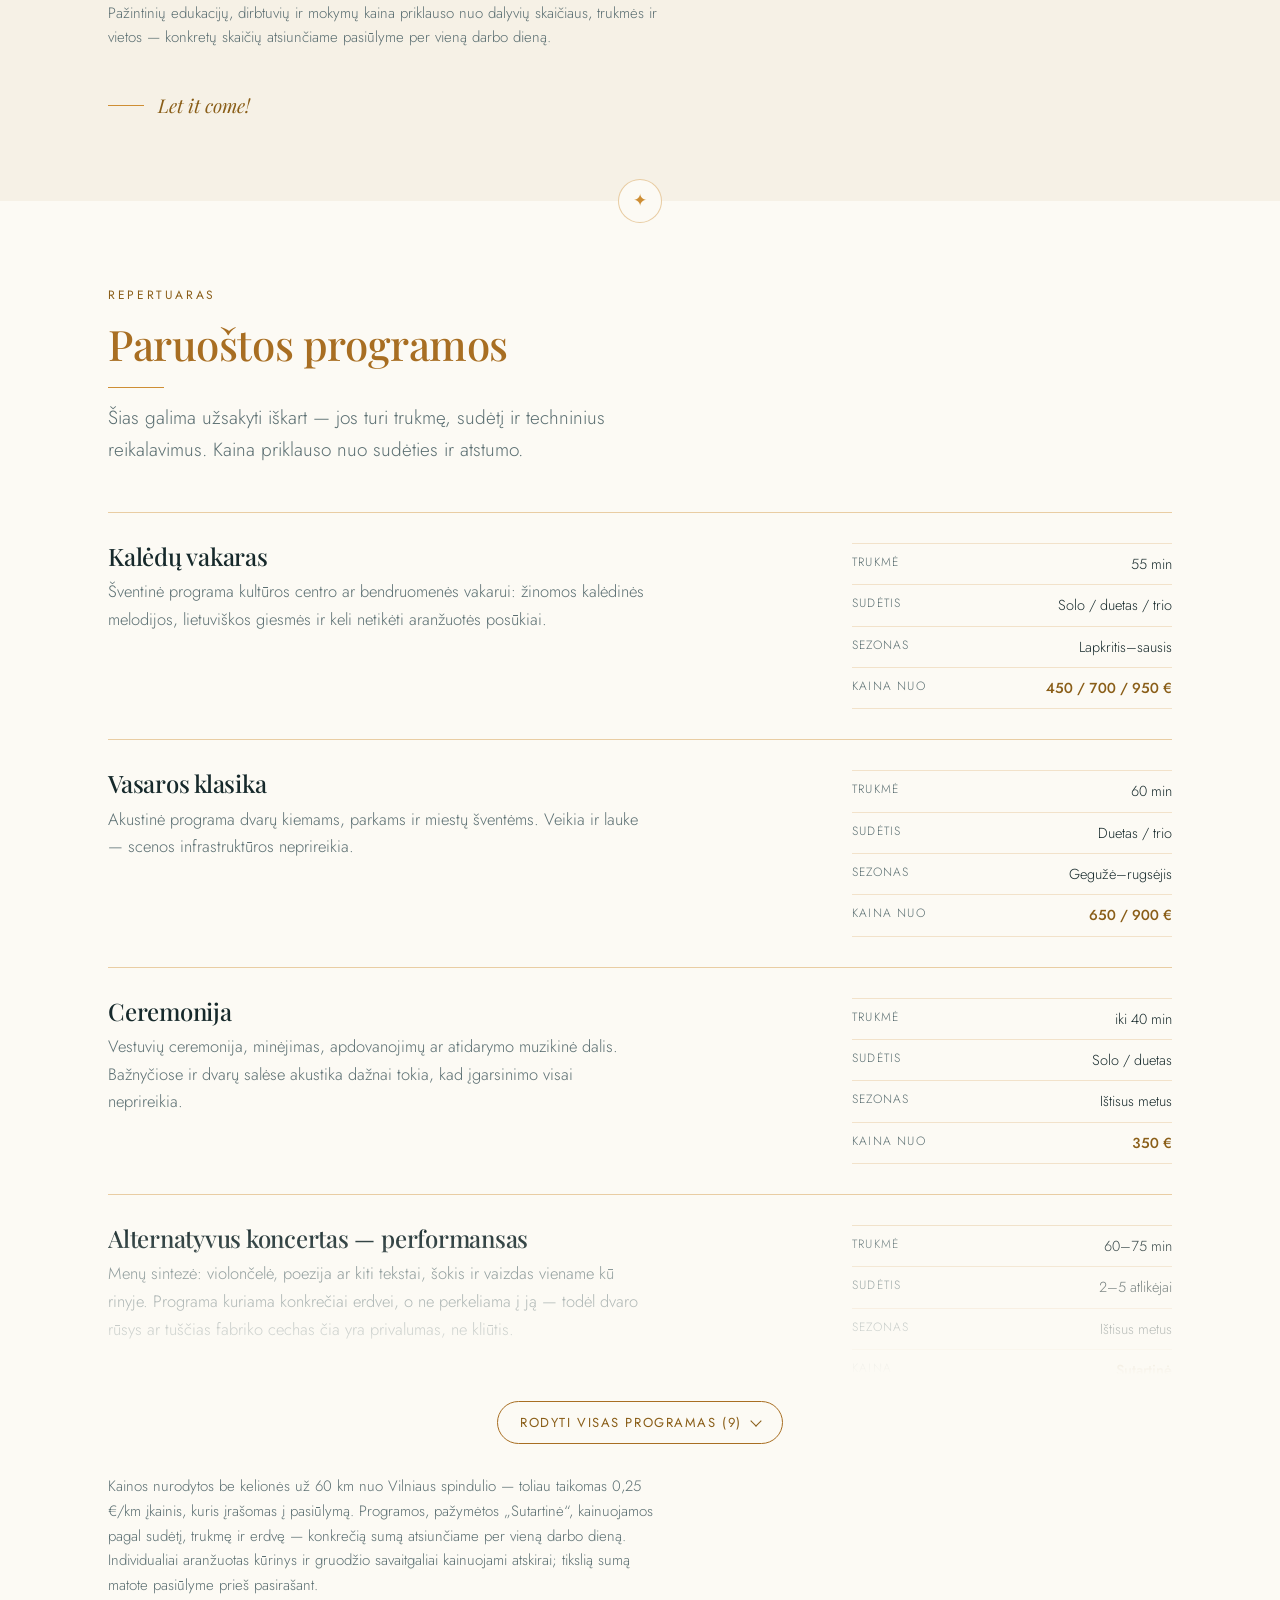
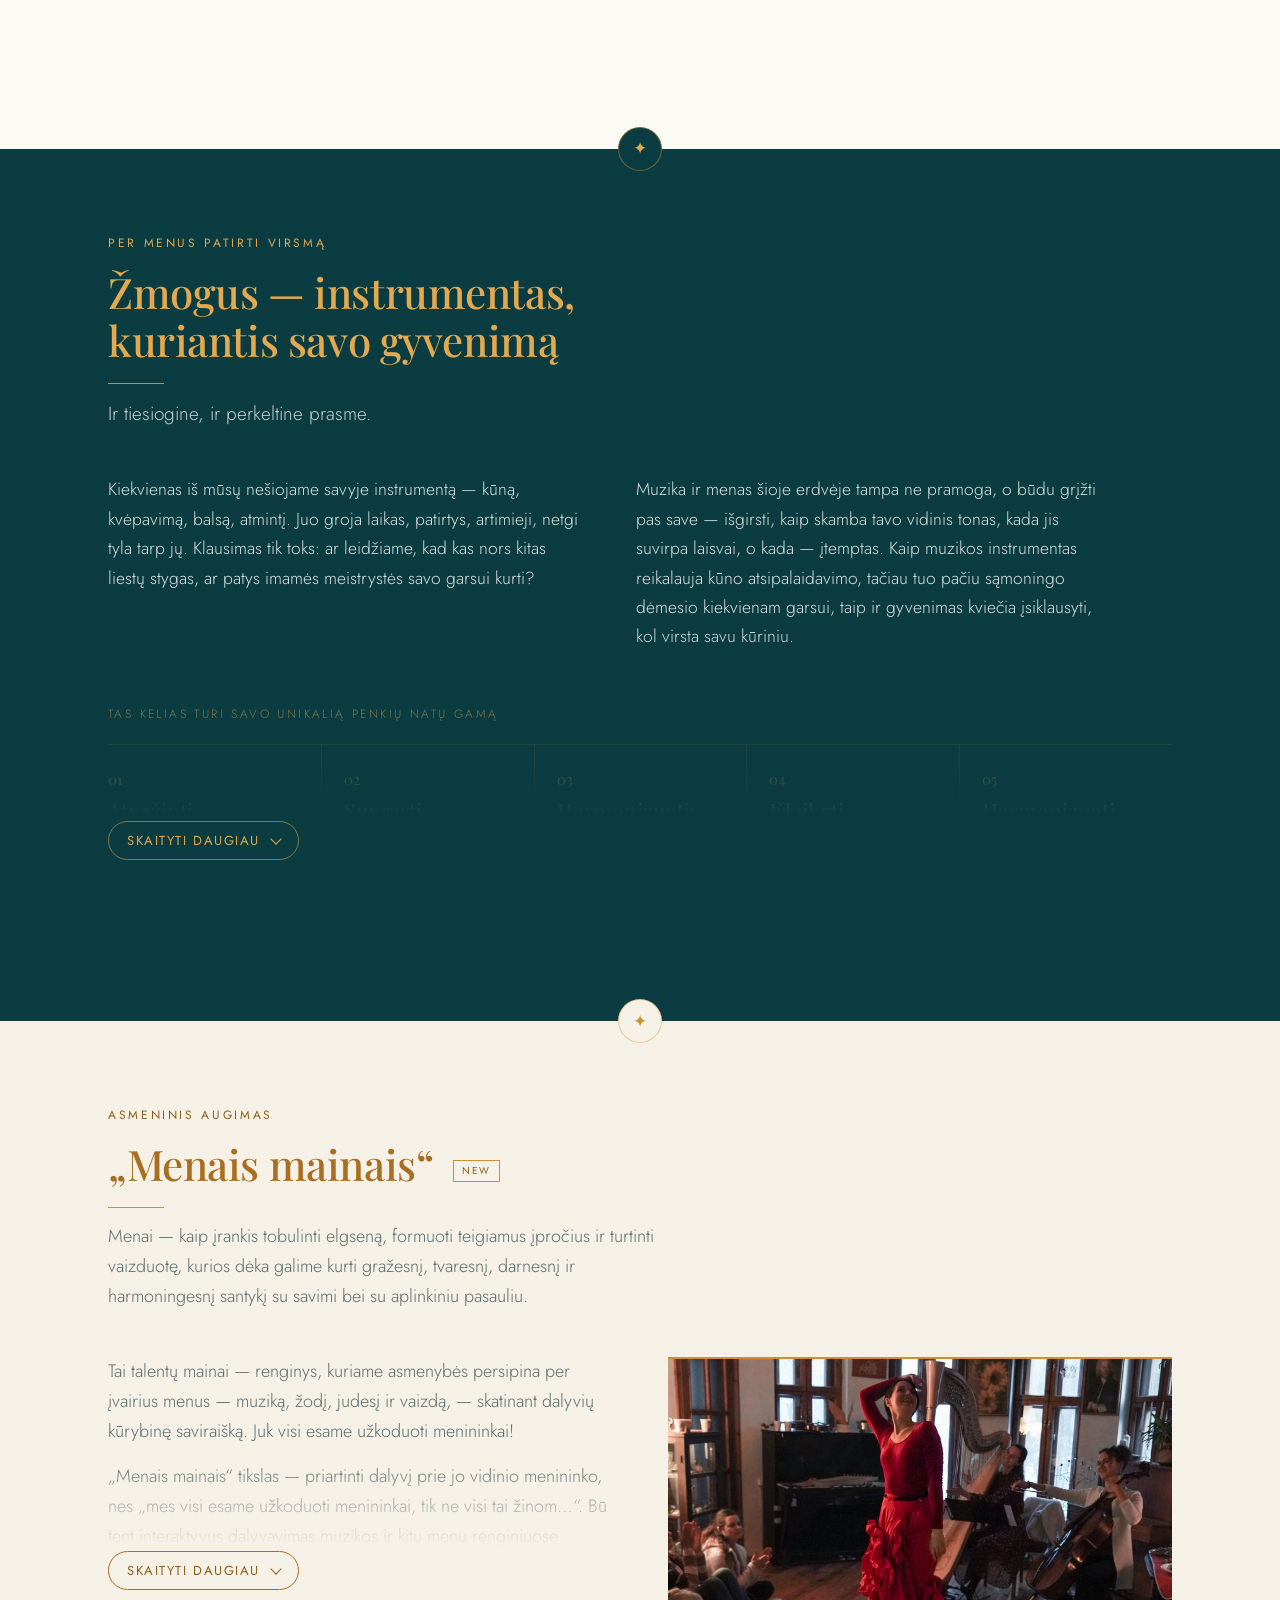
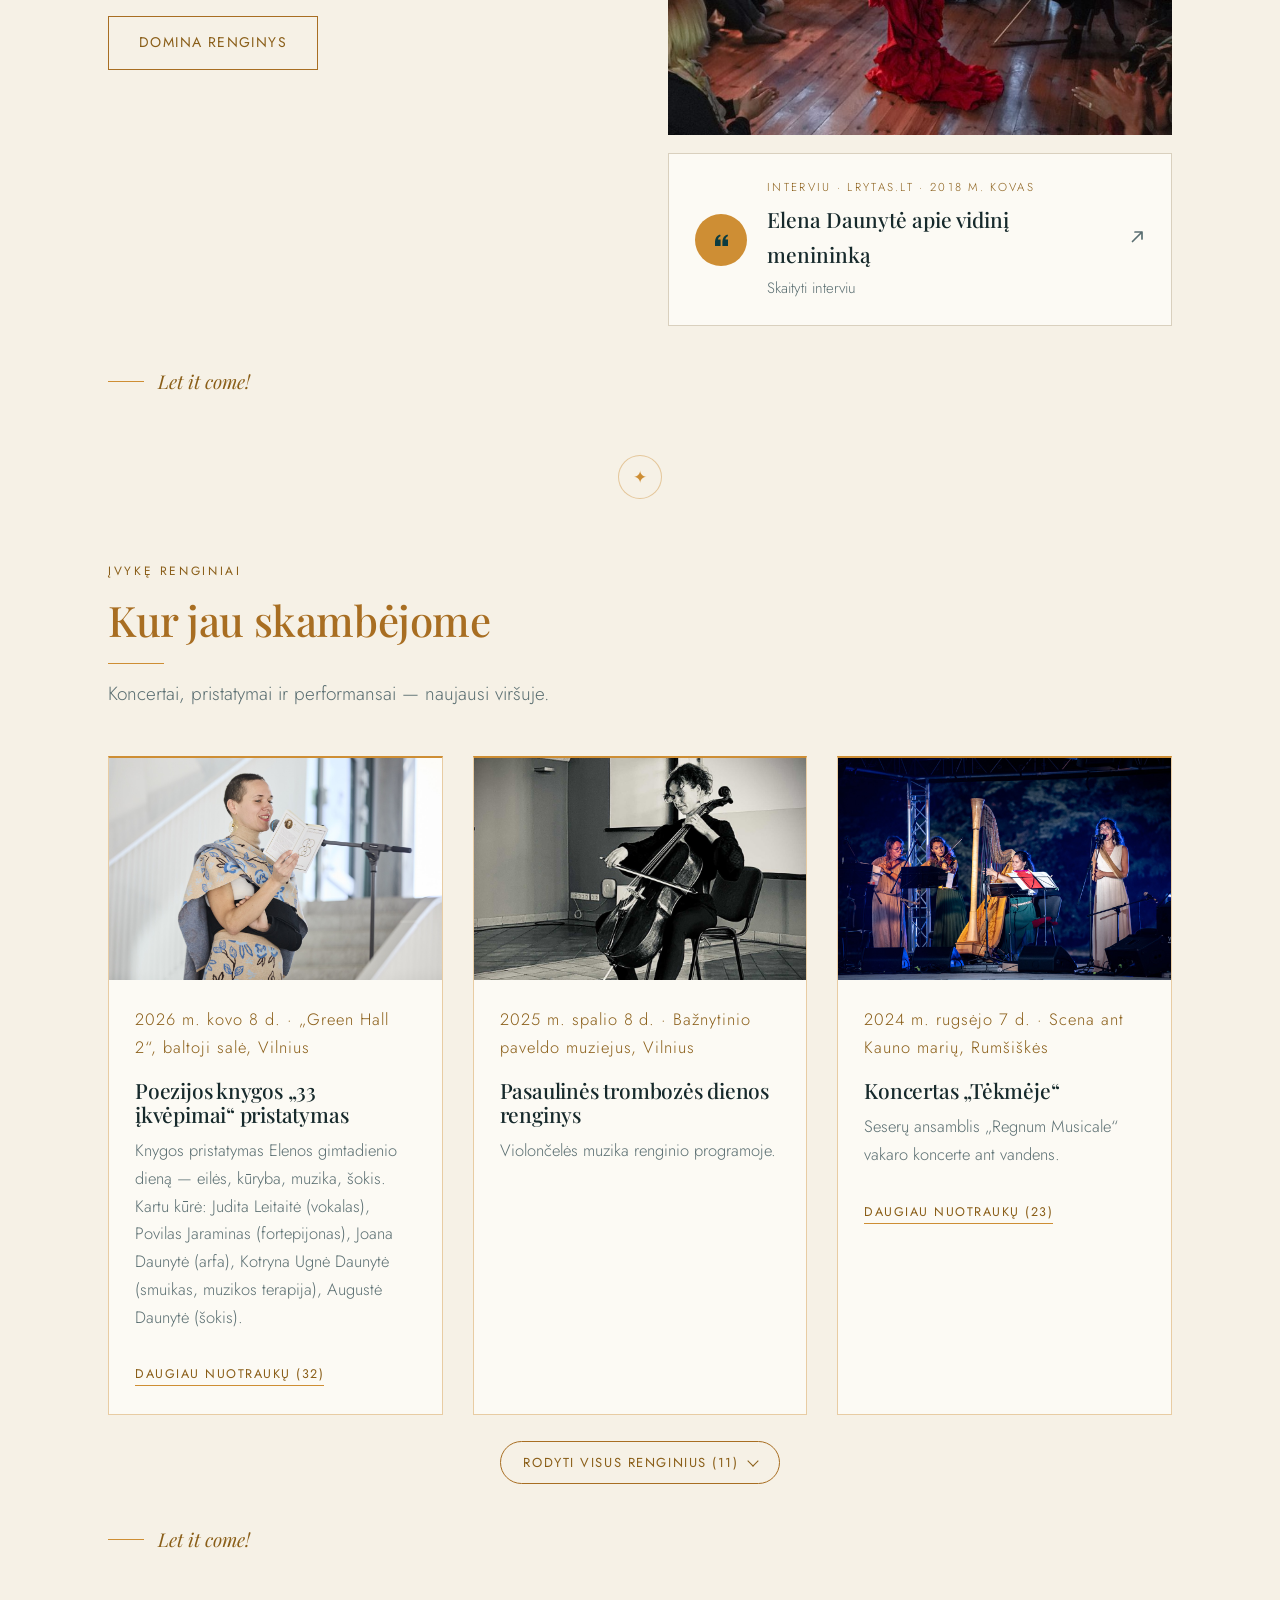
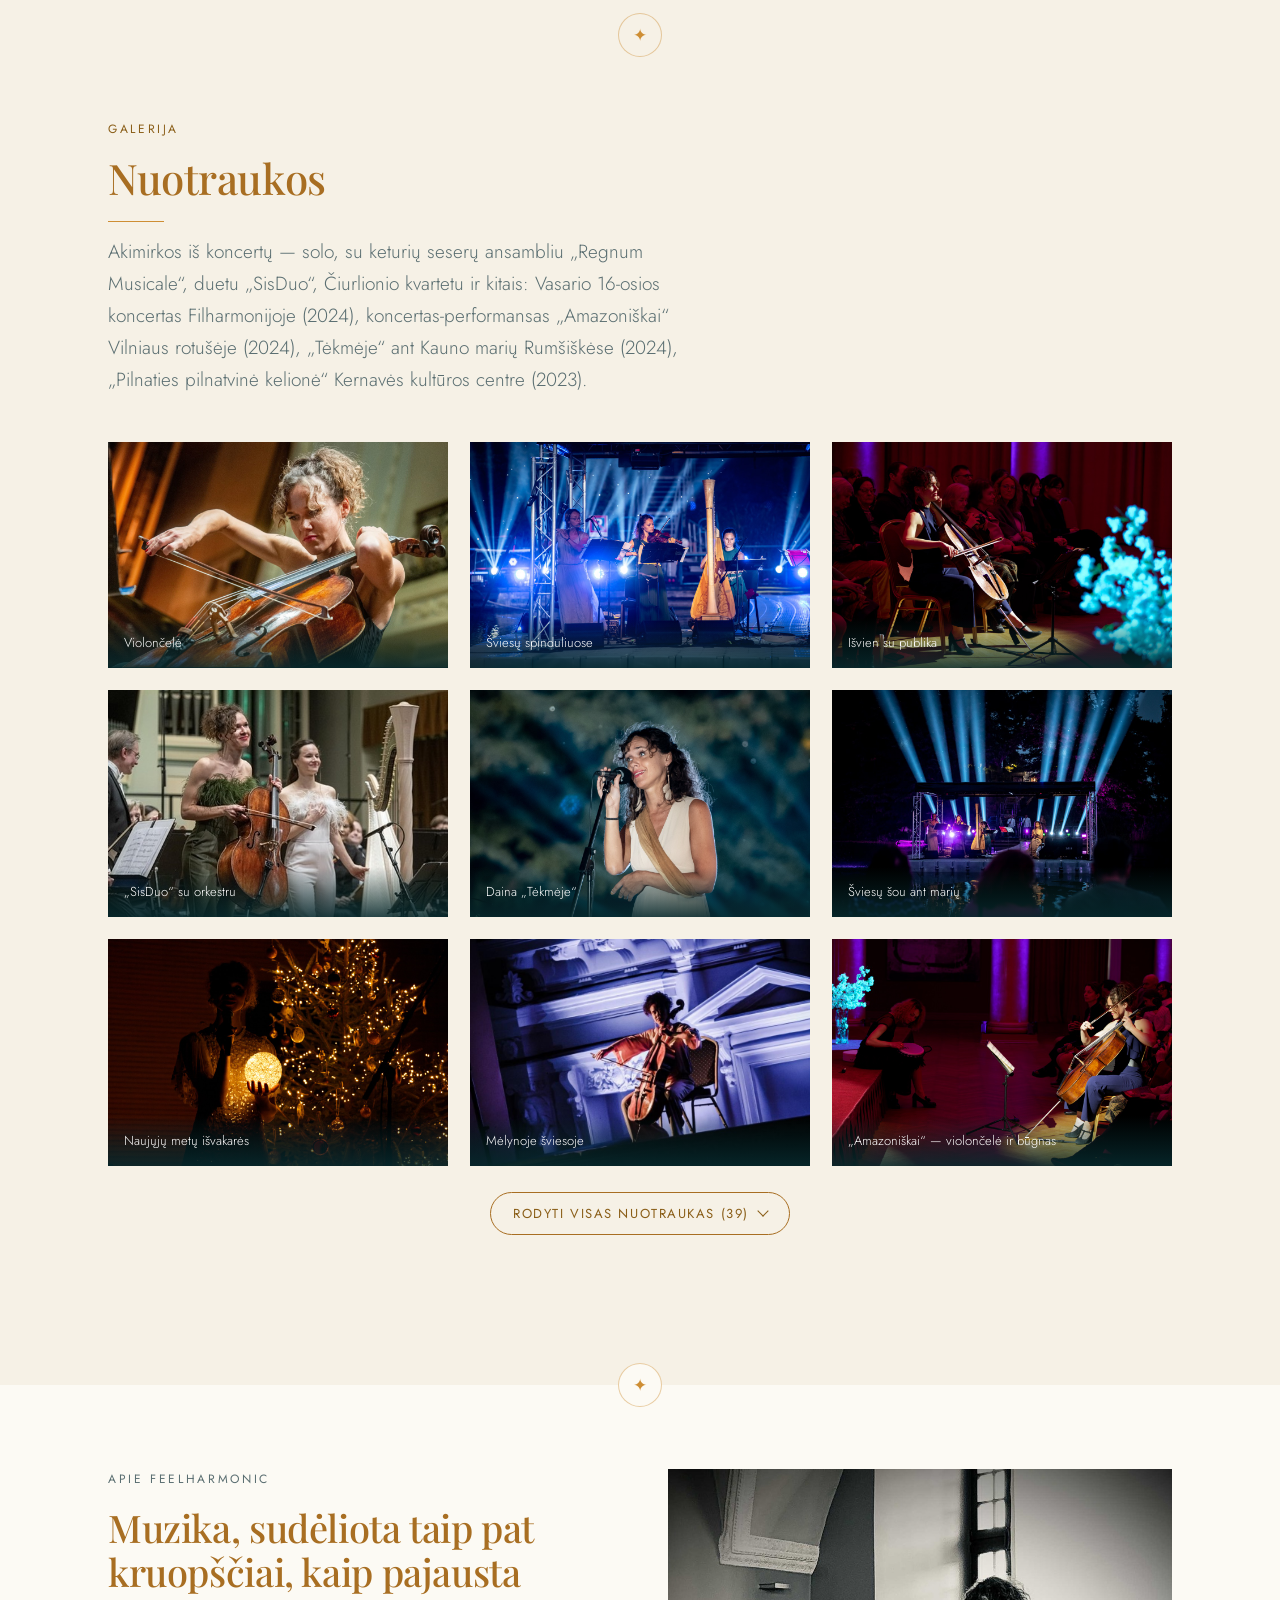
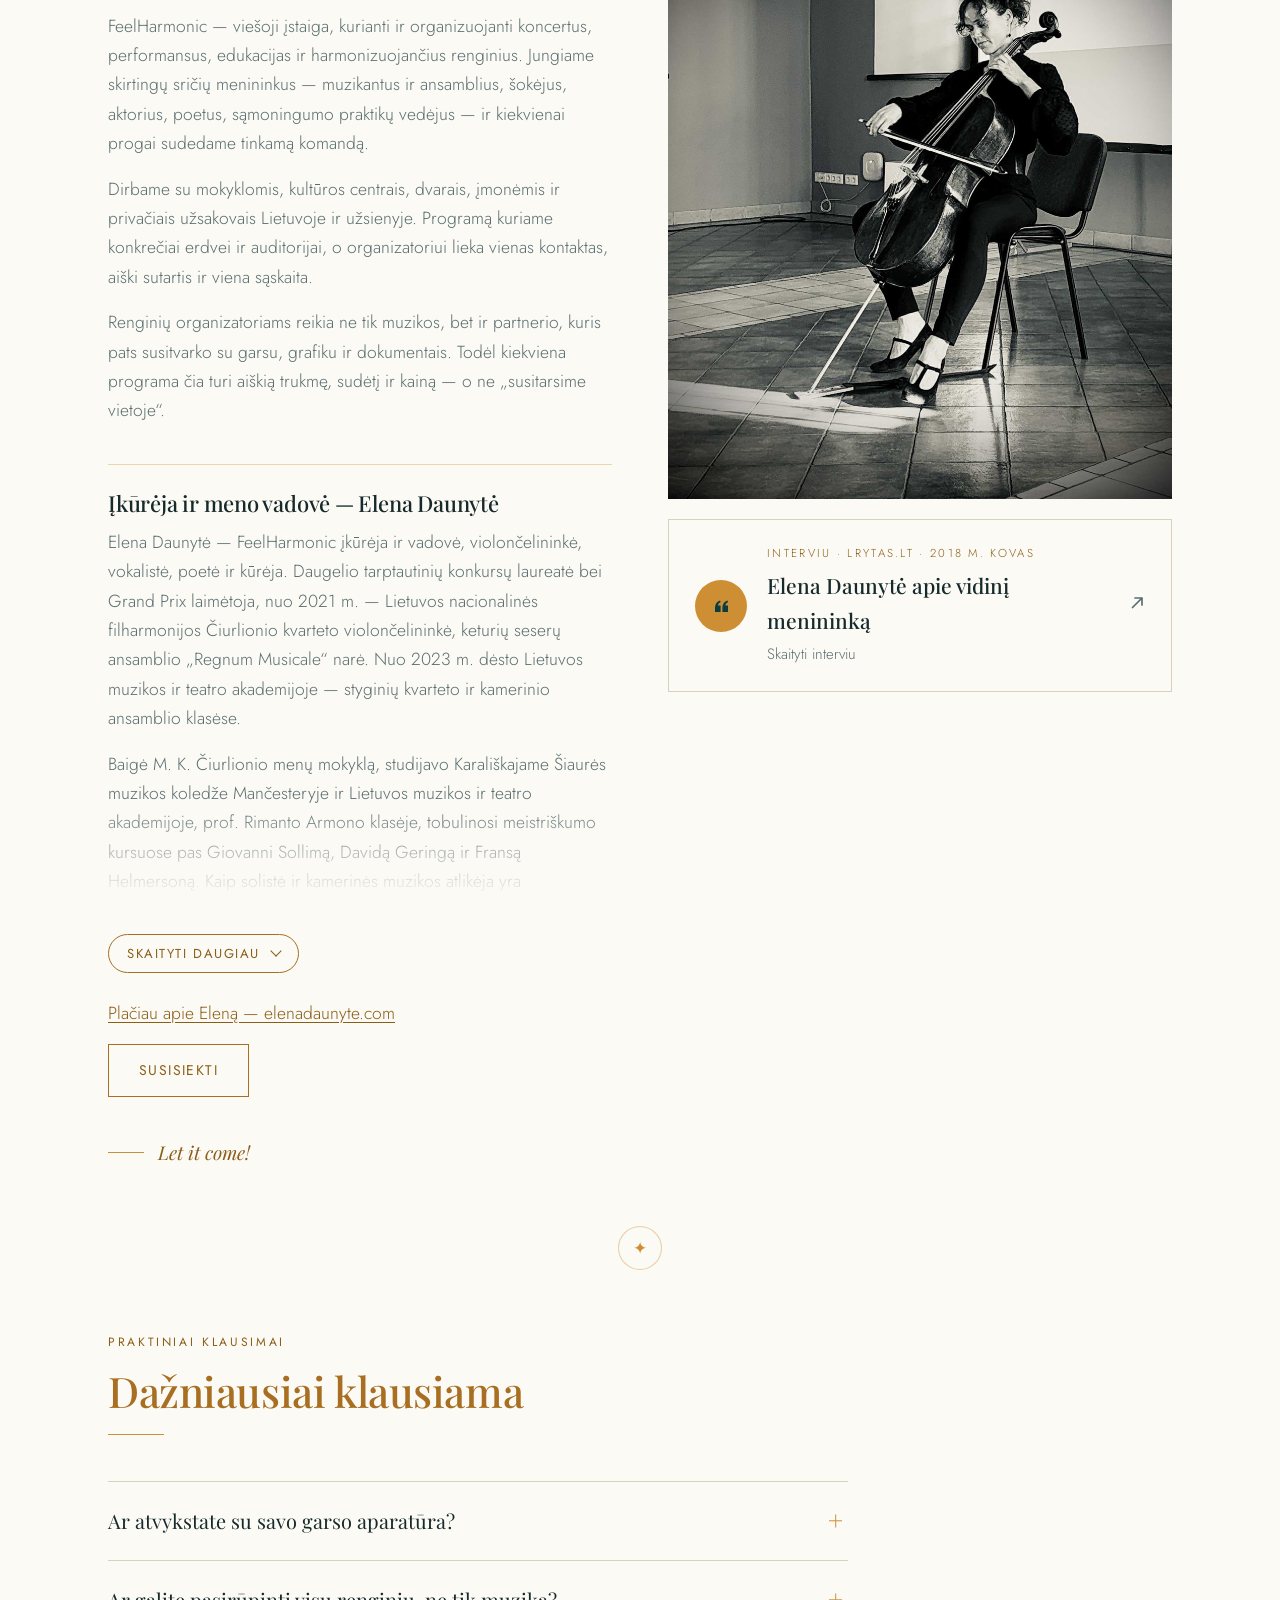
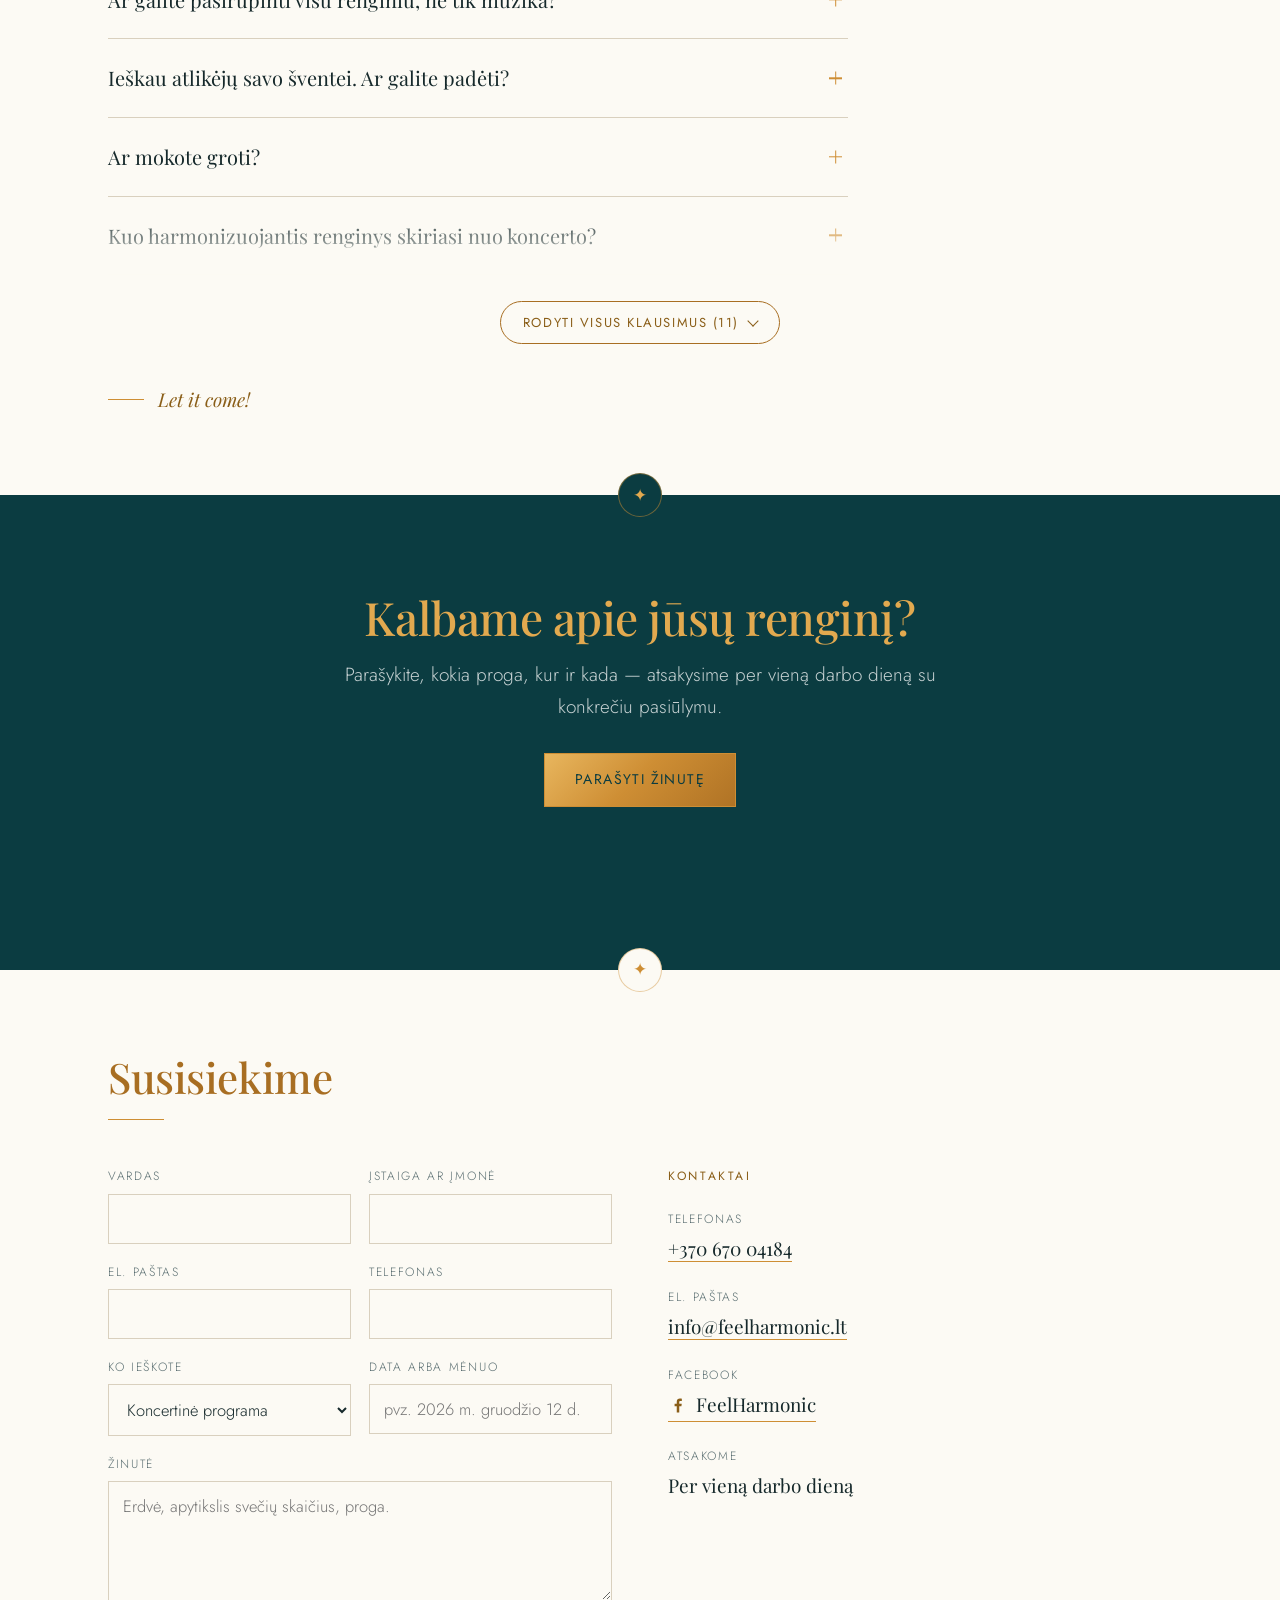
==== commit f718b639: "„ŠVIESOS KELIONĖ“ — pavadinimas didžiosiomis raidėmis Co-Authored-By: Claude Opus 5.5 <noreply@anthr" ====
--- a/index.html
+++ b/index.html
@@ -187,10 +187,10 @@
         <div class="ev-day"><b>30</b><span>gruodžio</span></div>
         <figure class="shot ev-poster" data-photo>
         <svg class="ph-empty" viewBox="0 0 100 100" aria-hidden="true"><use href="#mark"/></svg>
-        <img src="assets/img/renginiai/sviesos-kelione-2026/plakatas.jpg" alt="„Šviesos kelionė“ — interaktyvus meninis performansas" data-optional data-lb data-lb-meta="Renginio „Šviesos kelionė“ plakatas · Menų fabrikas LOFTAS · 2026 m. gruodžio 30 d.">
+        <img src="assets/img/renginiai/sviesos-kelione-2026/plakatas.jpg" alt="„ŠVIESOS KELIONĖ“ — interaktyvus meninis performansas" data-optional data-lb data-lb-meta="Renginio „ŠVIESOS KELIONĖ“ plakatas · Menų fabrikas LOFTAS · 2026 m. gruodžio 30 d.">
       </figure>
         <div class="ev-tx">
-          <h3>„Šviesos kelionė“ — interaktyvus meninis performansas</h3>
+          <h3>„ŠVIESOS KELIONĖ“ — interaktyvus meninis performansas</h3>
           <p class="ev-meta">2026 m. gruodžio 30 d., 19:00 · Menų fabrikas LOFTAS, Švitrigailos g. 29, Vilnius</p>
           <p>Interaktyvus meninis performansas, kuriame susijungia gyva muzika, poezija, šviesa, judesys ir bendrystė. Tai kvietimas metų pabaigoje sustoti, atsigręžti į save ir išgyventi meną ne tik kaip stebėtojui, bet ir kaip kūrybinio vyksmo dalyviui – paleisti tai, kas nebereikalinga, ir atverti erdvę naujai pradžiai. Atlieka sesės Daunytės – REGNUM TRIO. Ankstyvojo bilieto kaina – 25 Eur.</p>
           <a class="btn solid" href="https://tickets.paysera.com/lt-LT/event/sviesos-kelione" target="_blank" rel="noopener">Įsigyti bilietą</a>
@@ -1434,7 +1434,7 @@
     },
     {
       "@type": "Event",
-      "name": "„Šviesos kelionė“ — interaktyvus meninis performansas",
+      "name": "„ŠVIESOS KELIONĖ“ — interaktyvus meninis performansas",
       "description": "Interaktyvus meninis performansas, kuriame susijungia gyva muzika, poezija, šviesa, judesys ir bendrystė. Tai kvietimas metų pabaigoje sustoti, atsigręžti į save ir išgyventi meną ne tik kaip stebėtojui, bet ir kaip kūrybinio vyksmo dalyviui – paleisti tai, kas nebereikalinga, ir atverti erdvę naujai pradžiai. Atlieka sesės Daunytės – REGNUM TRIO. Ankstyvojo bilieto kaina – 25 Eur.",
       "inLanguage": "lt",
       "image": "https://www.feelharmonic.lt/assets/img/renginiai/sviesos-kelione-2026/plakatas.jpg",
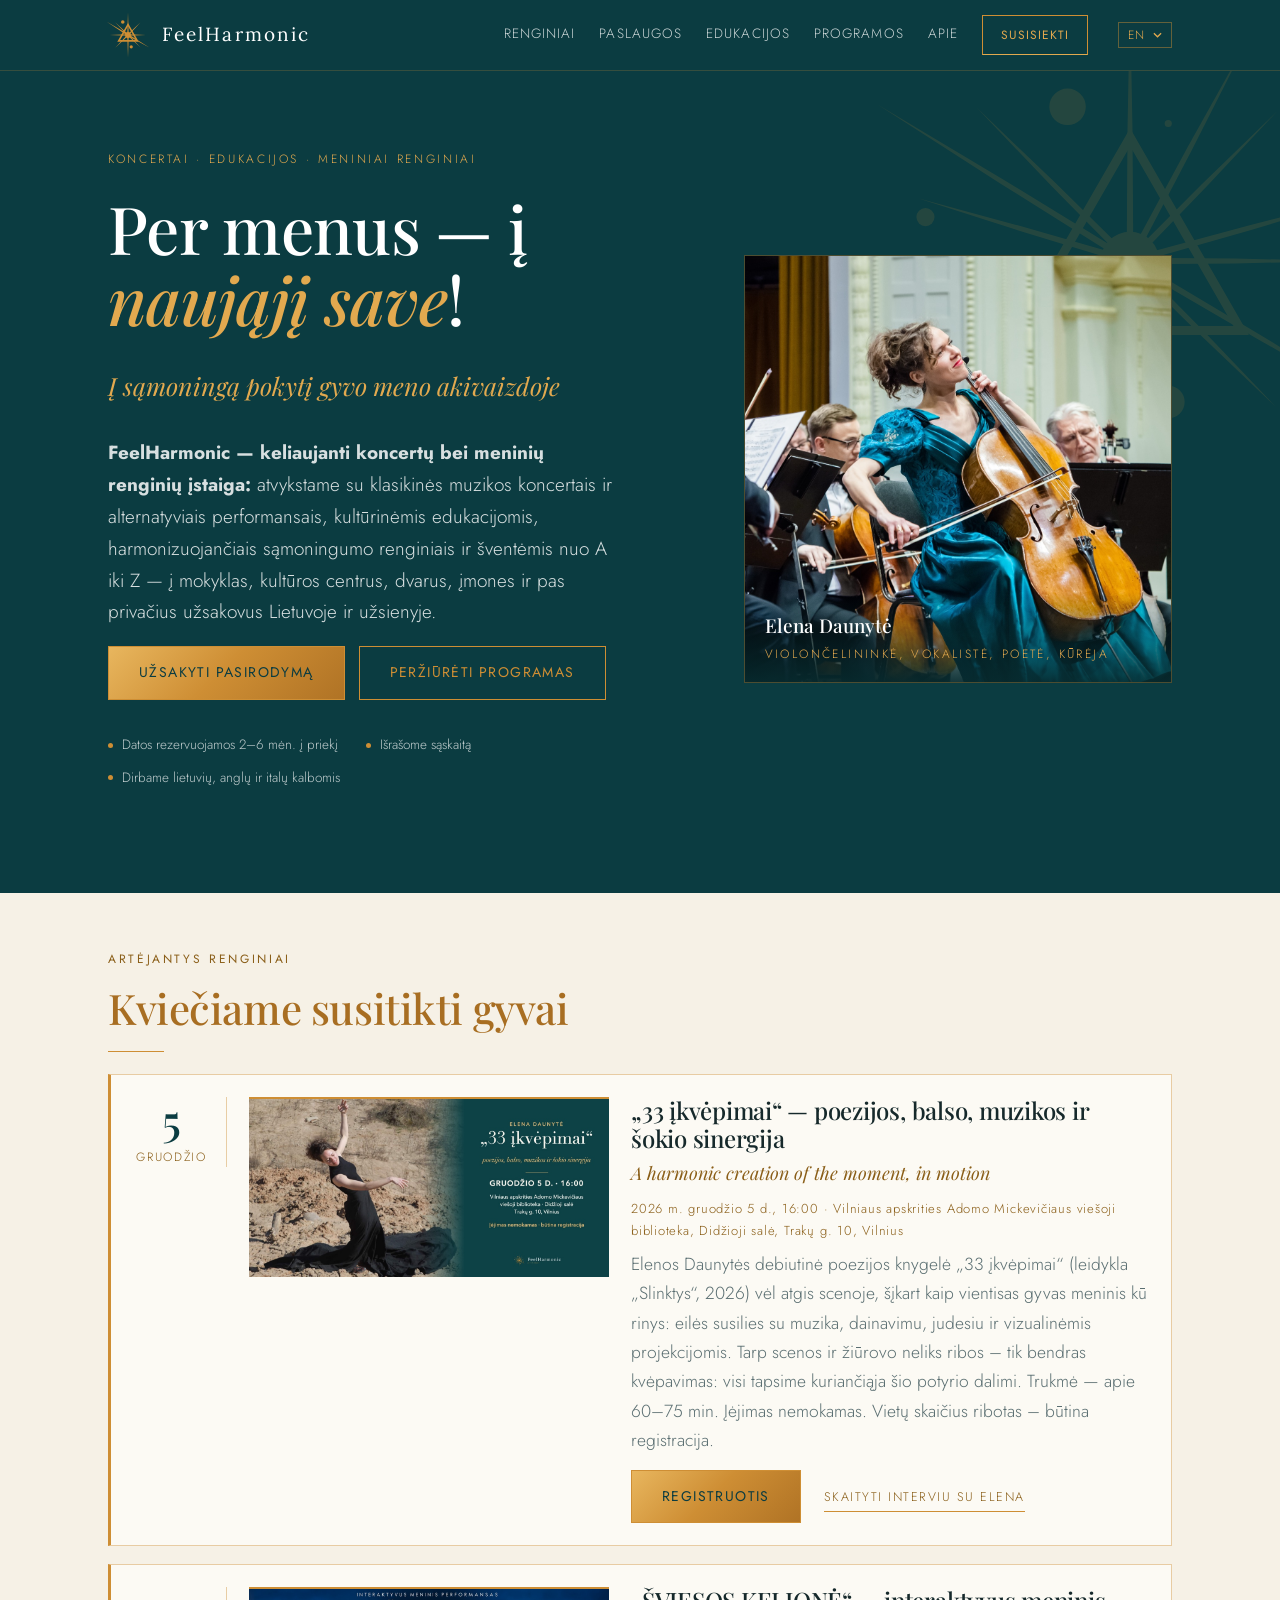
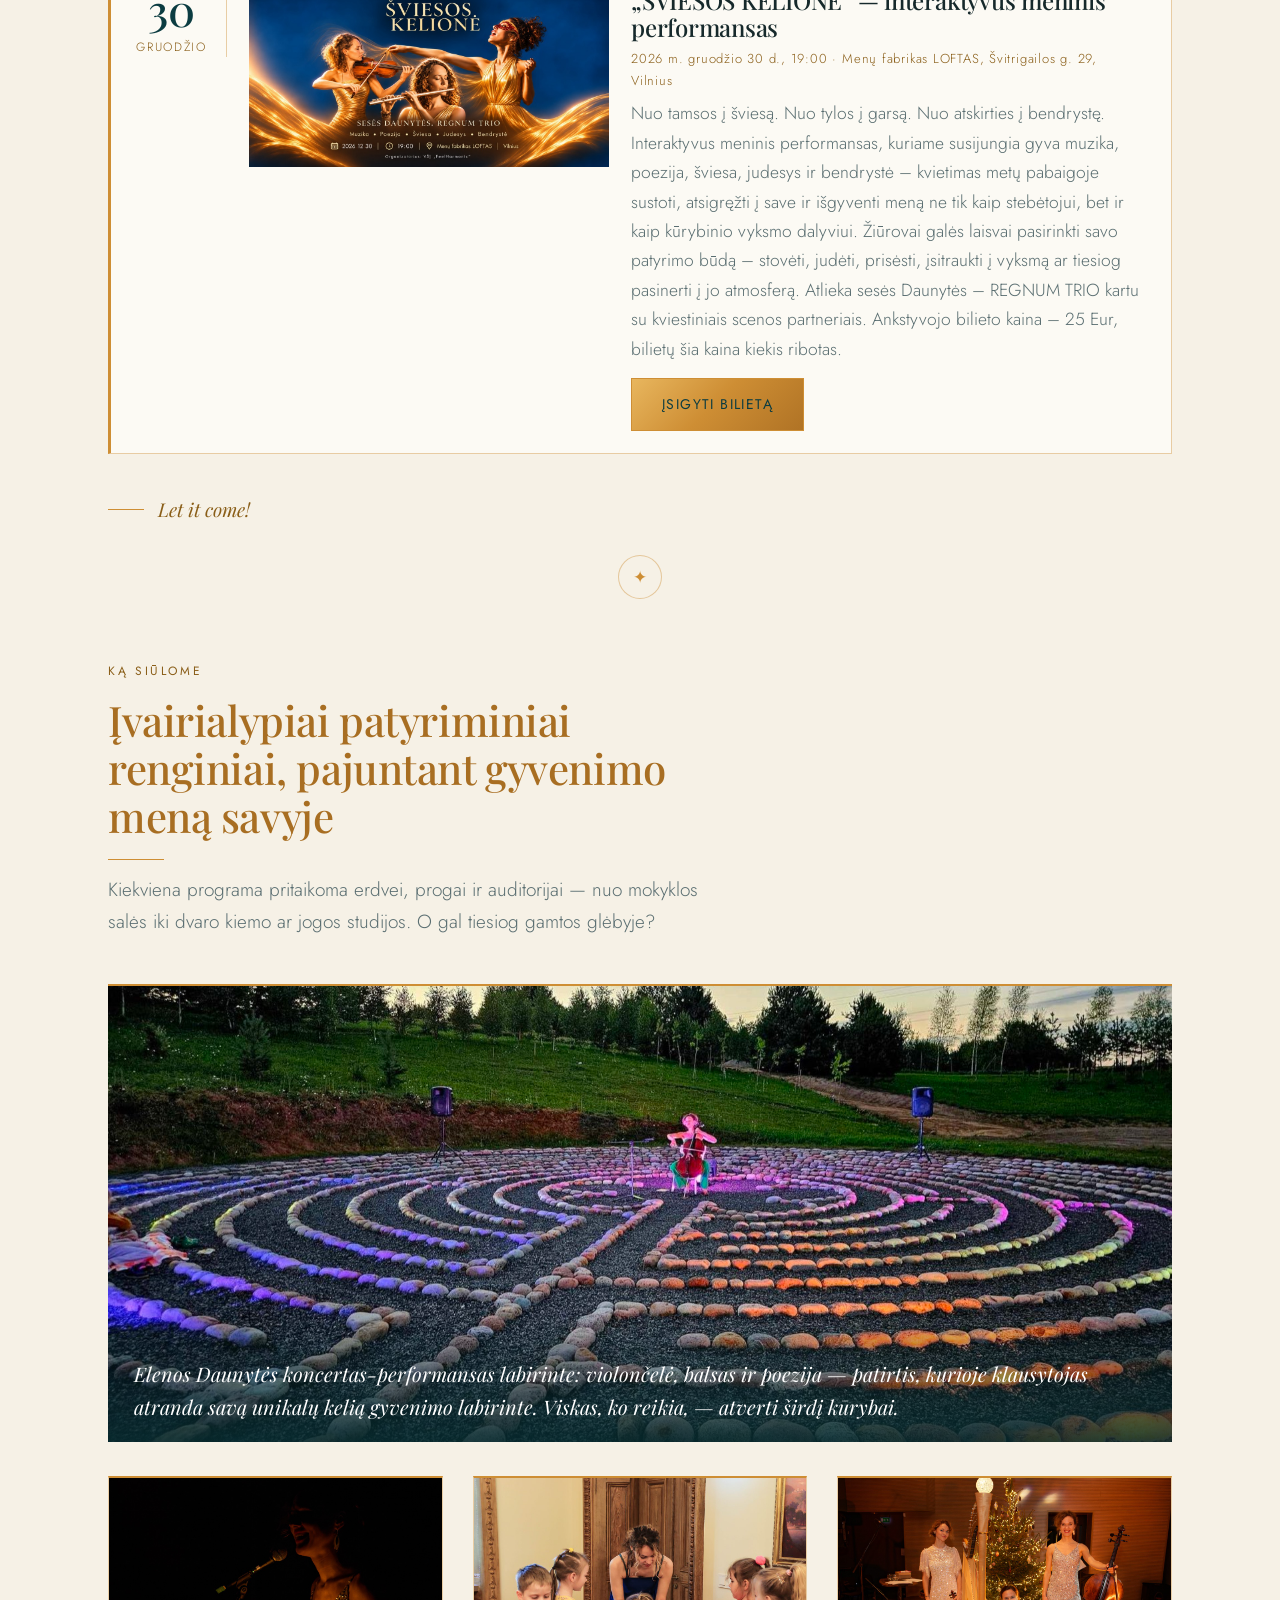
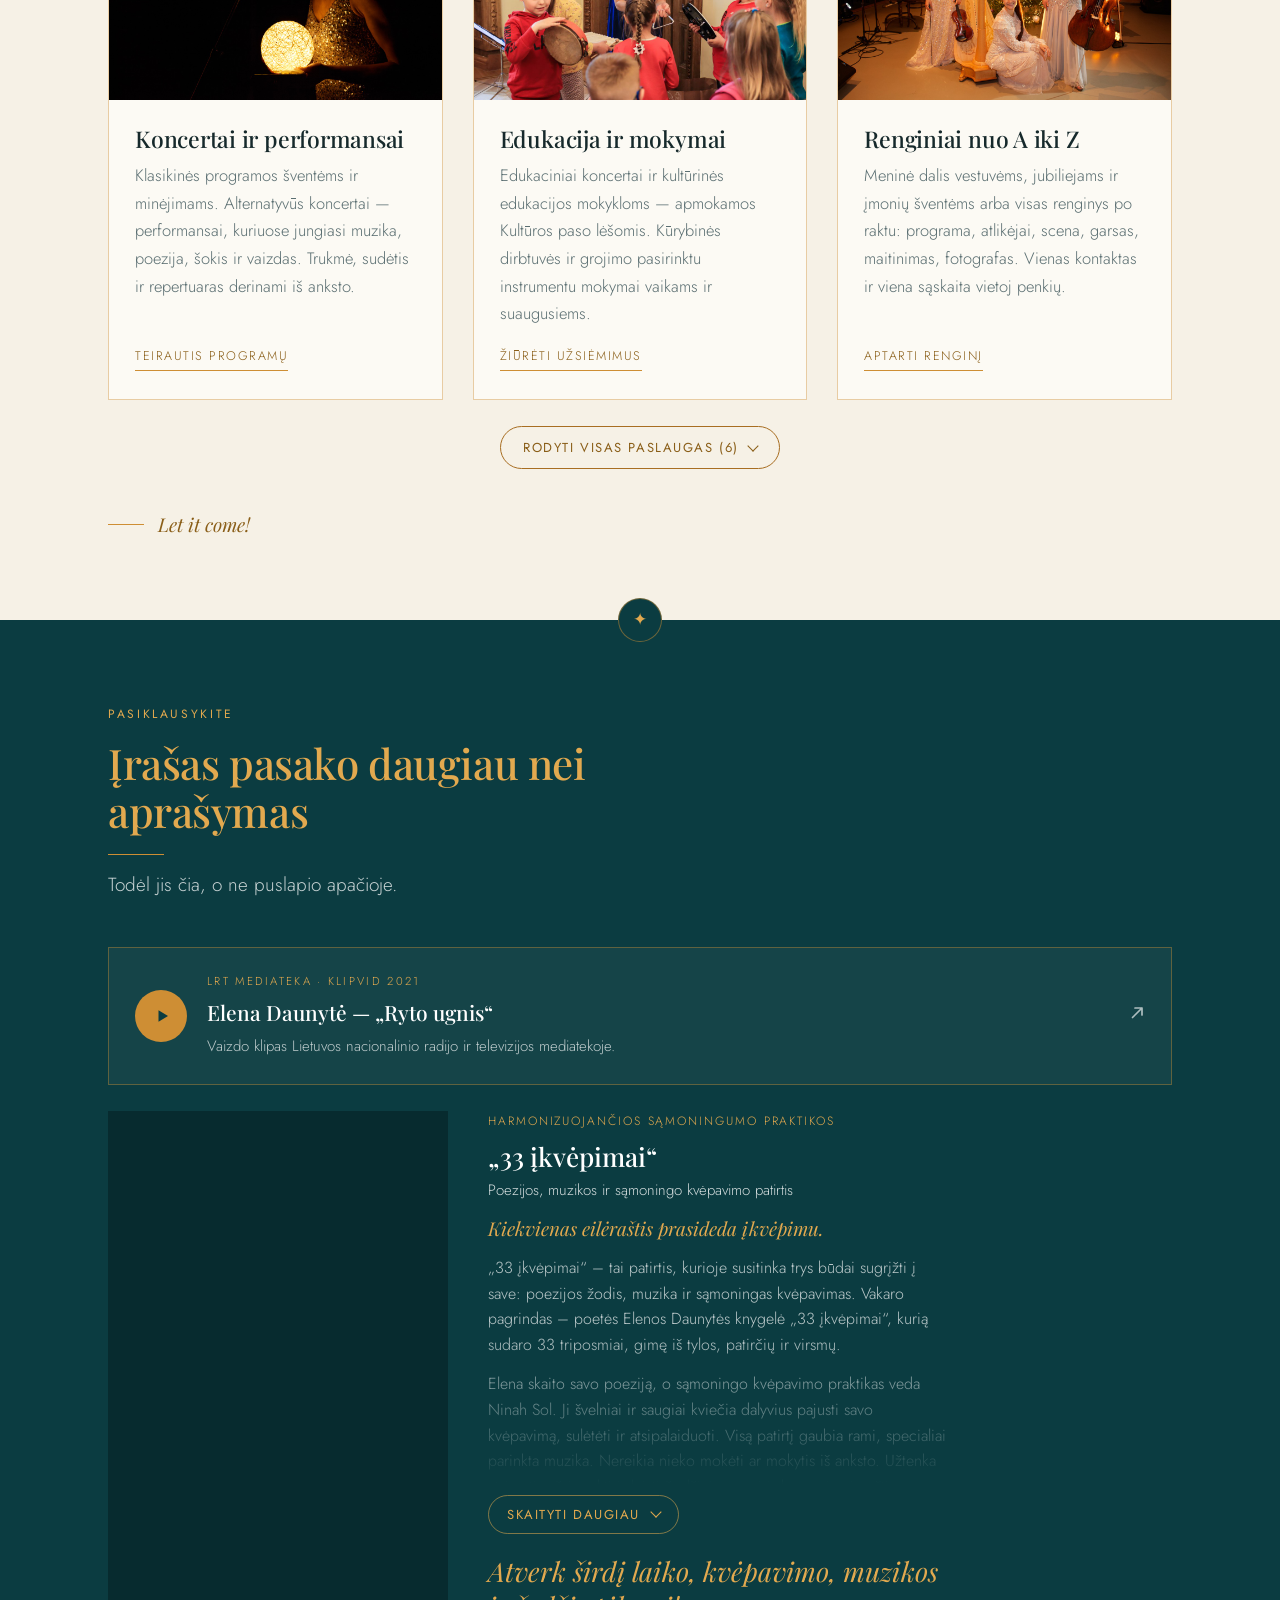
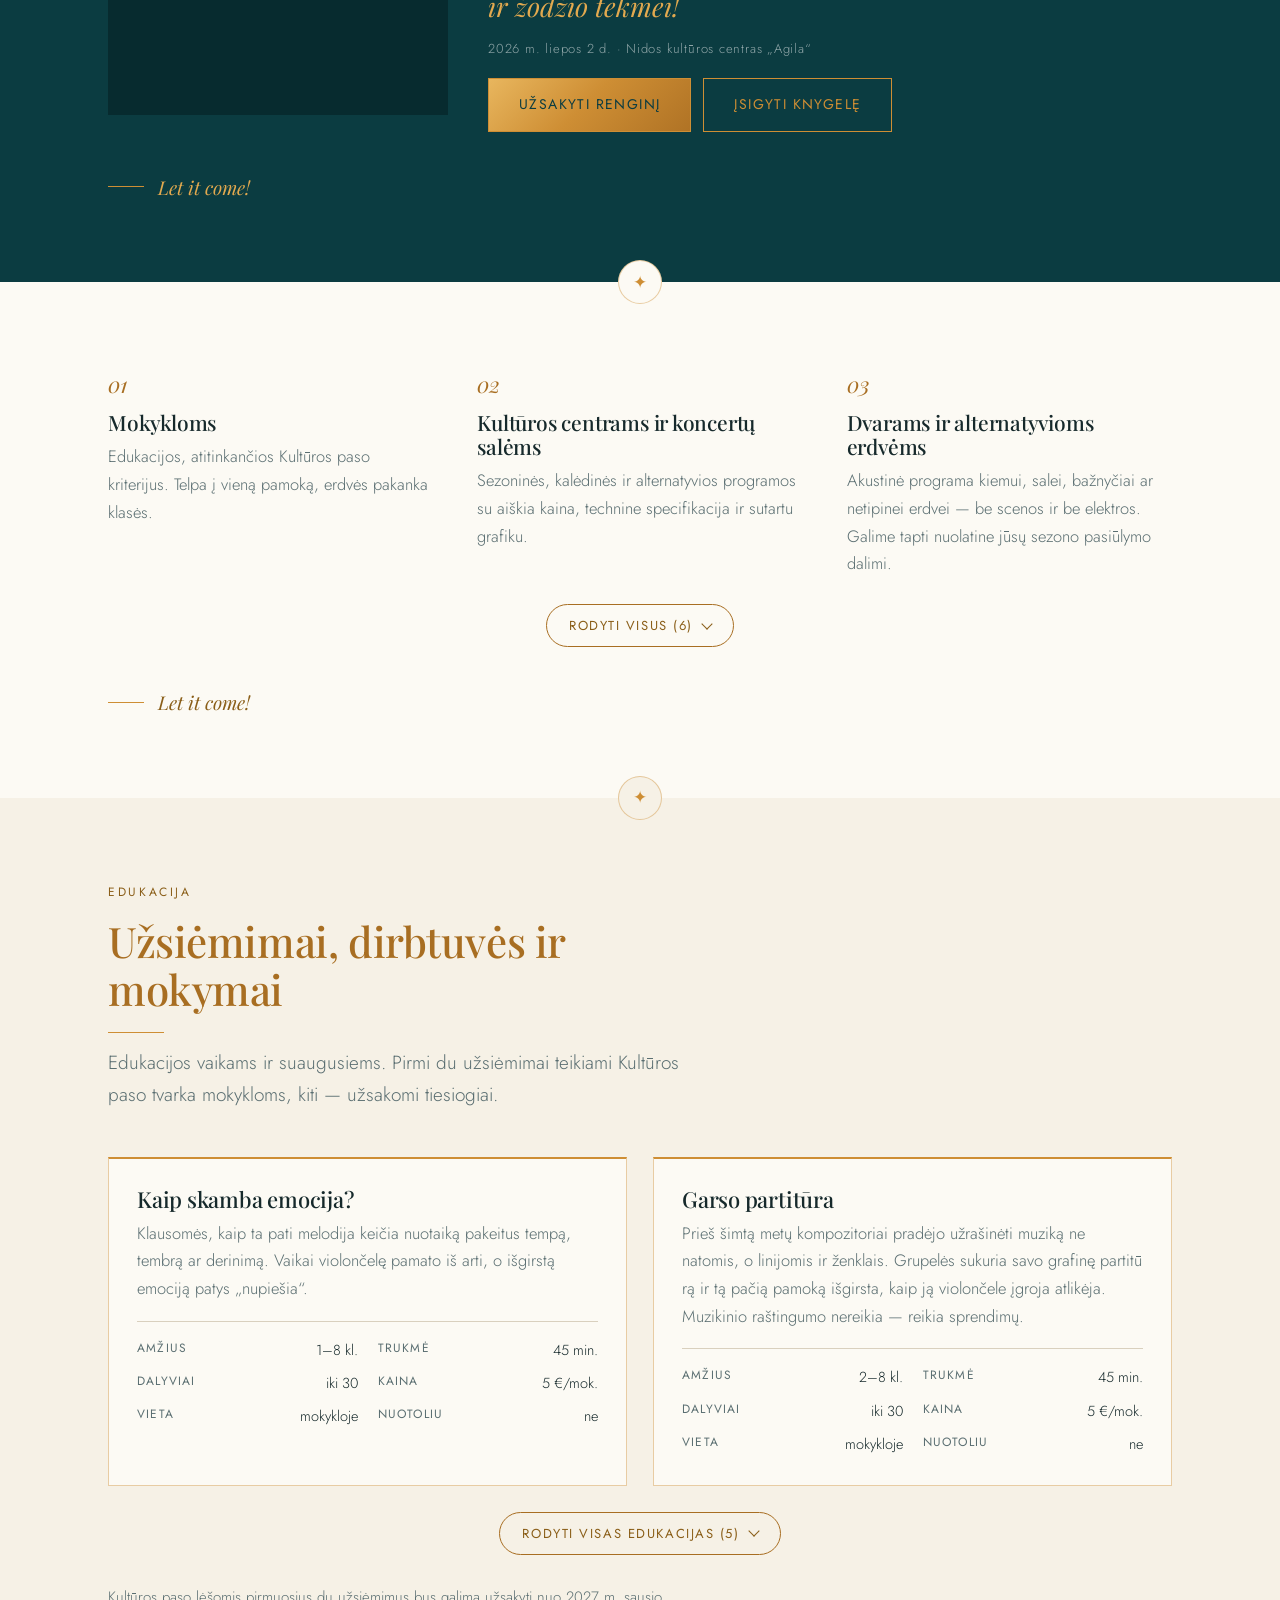
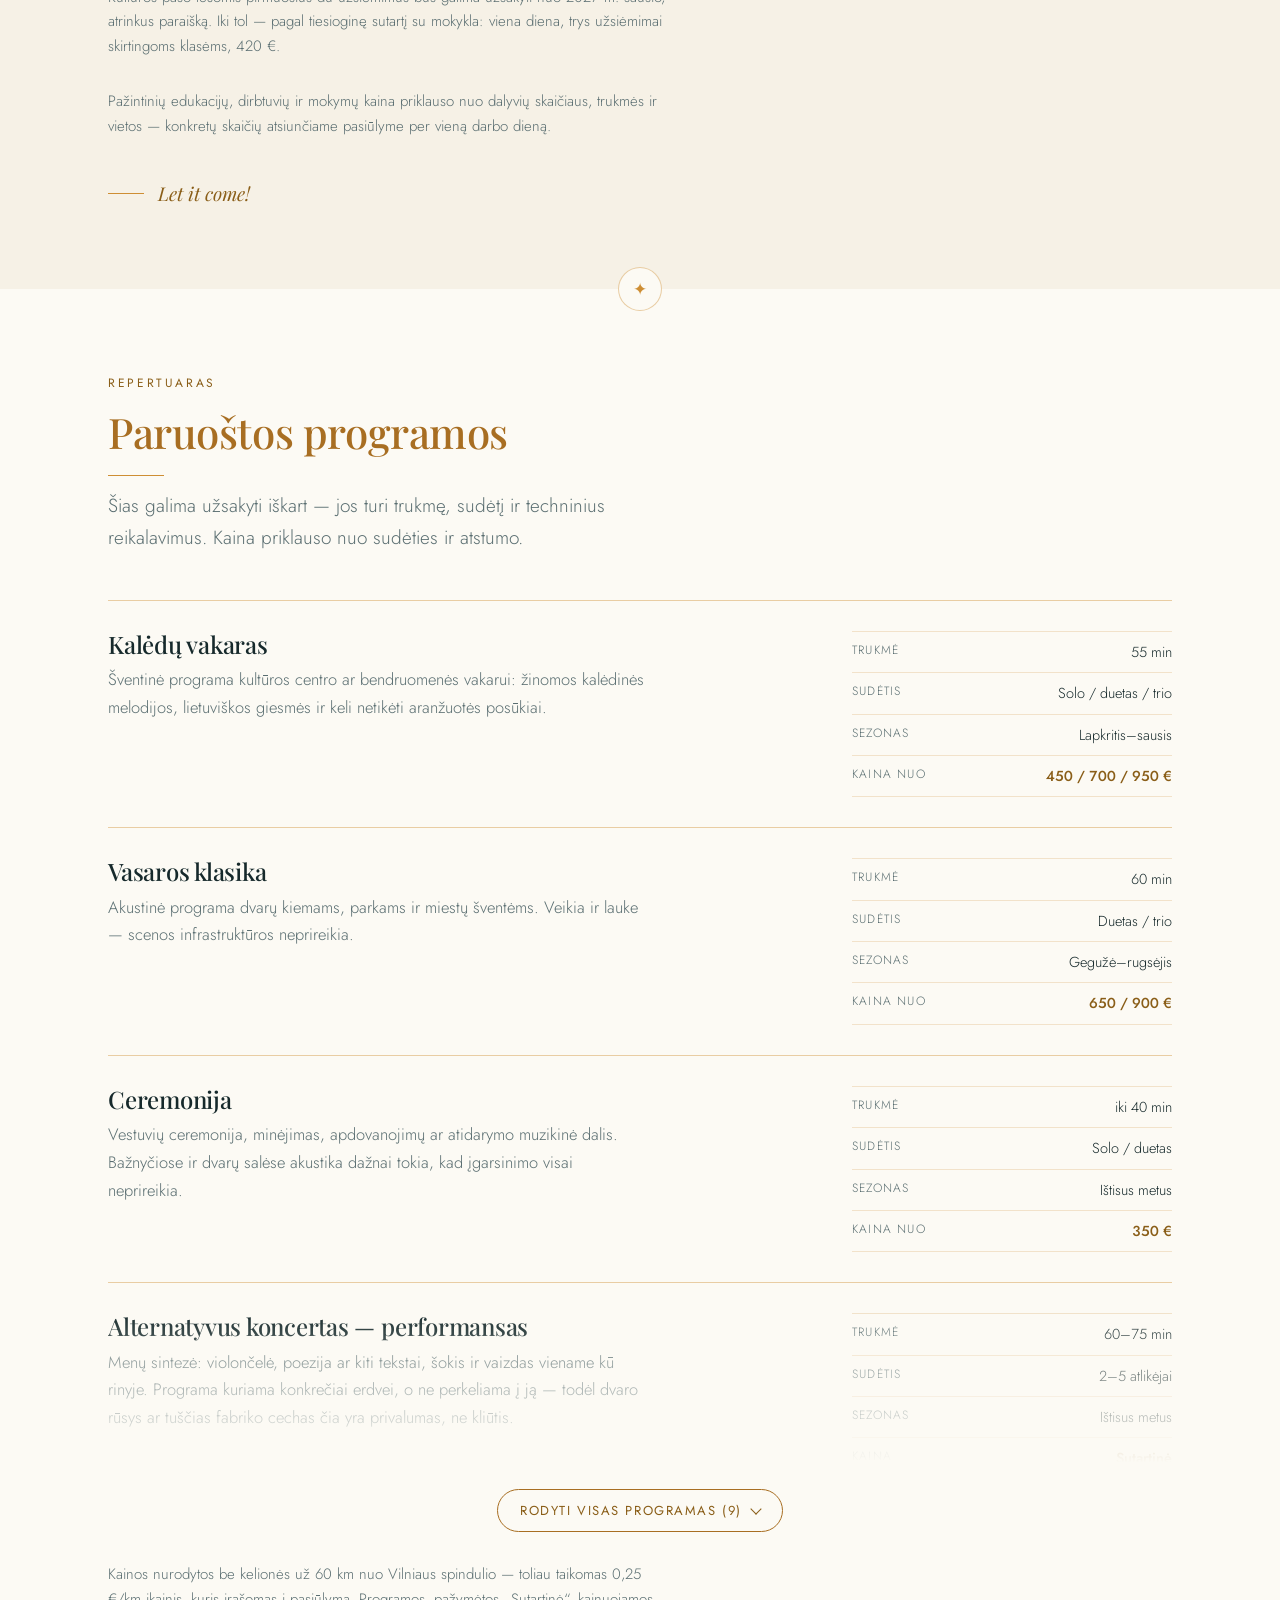
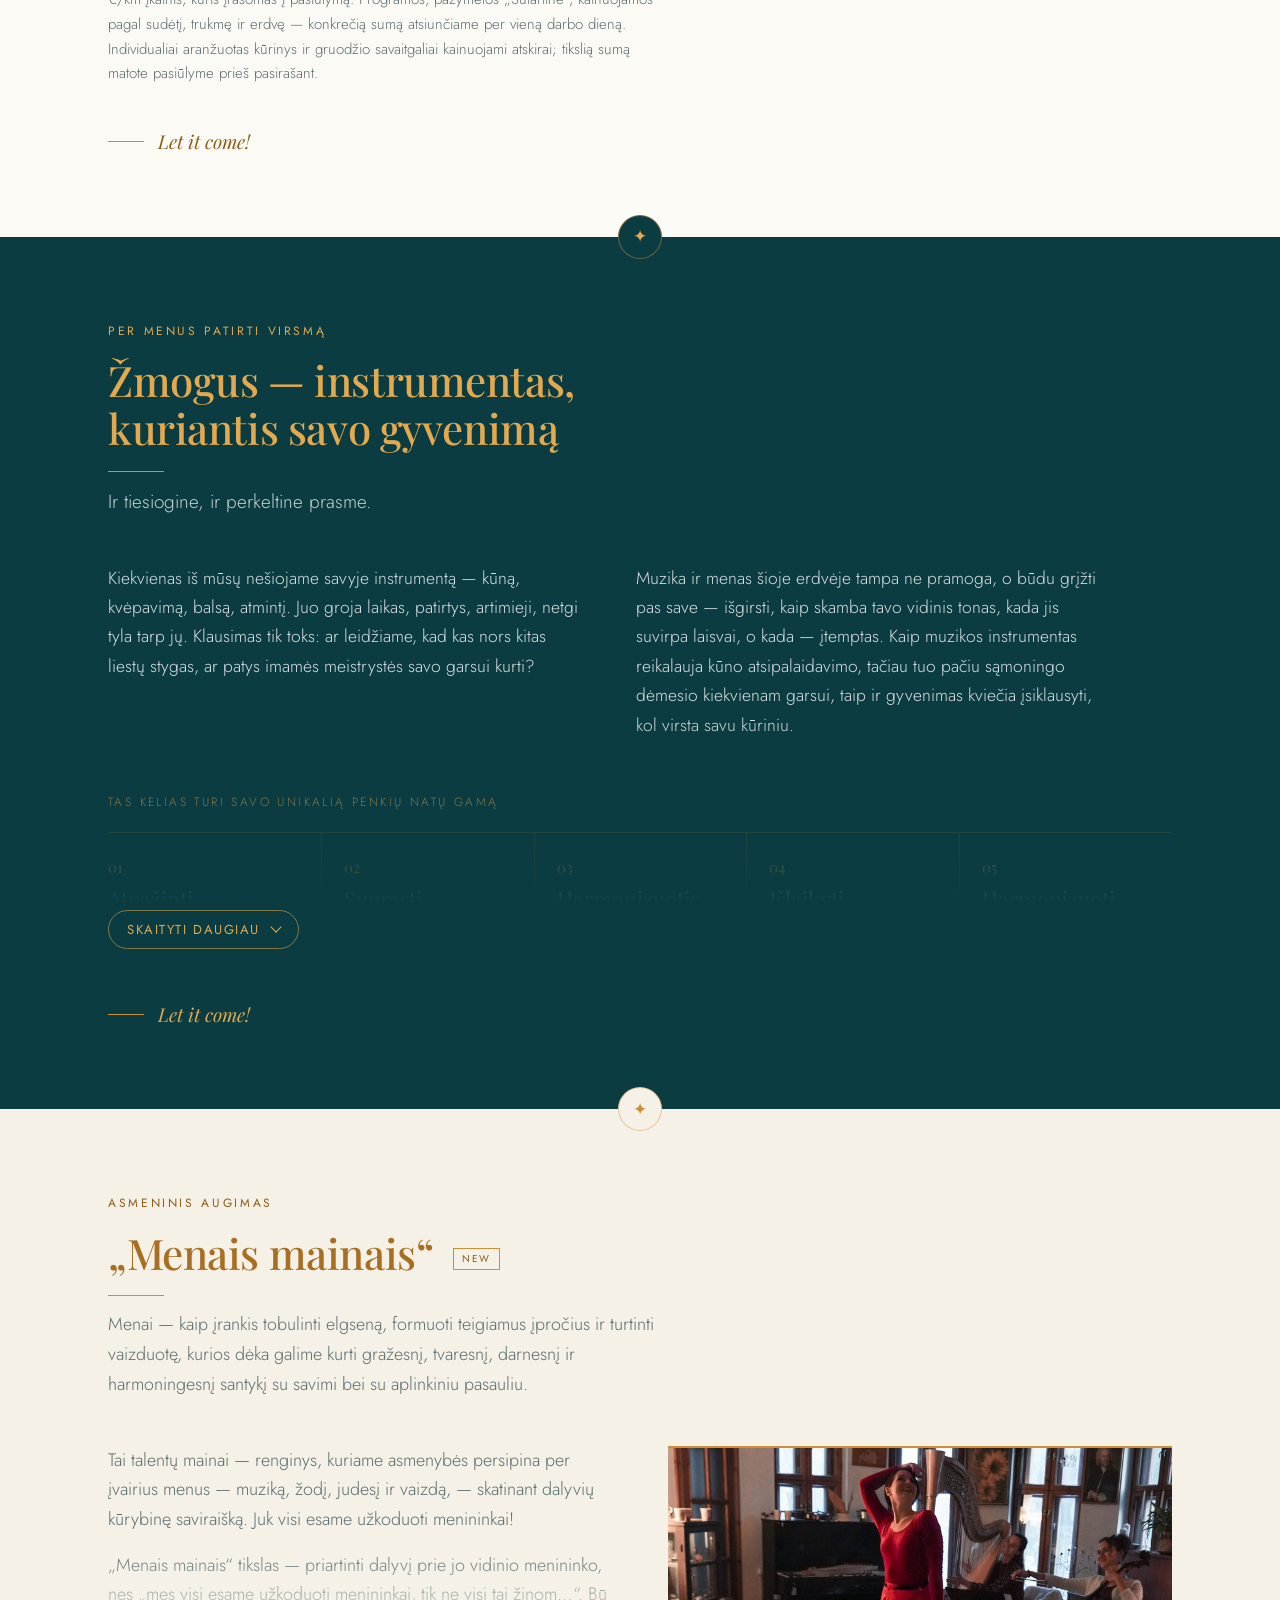
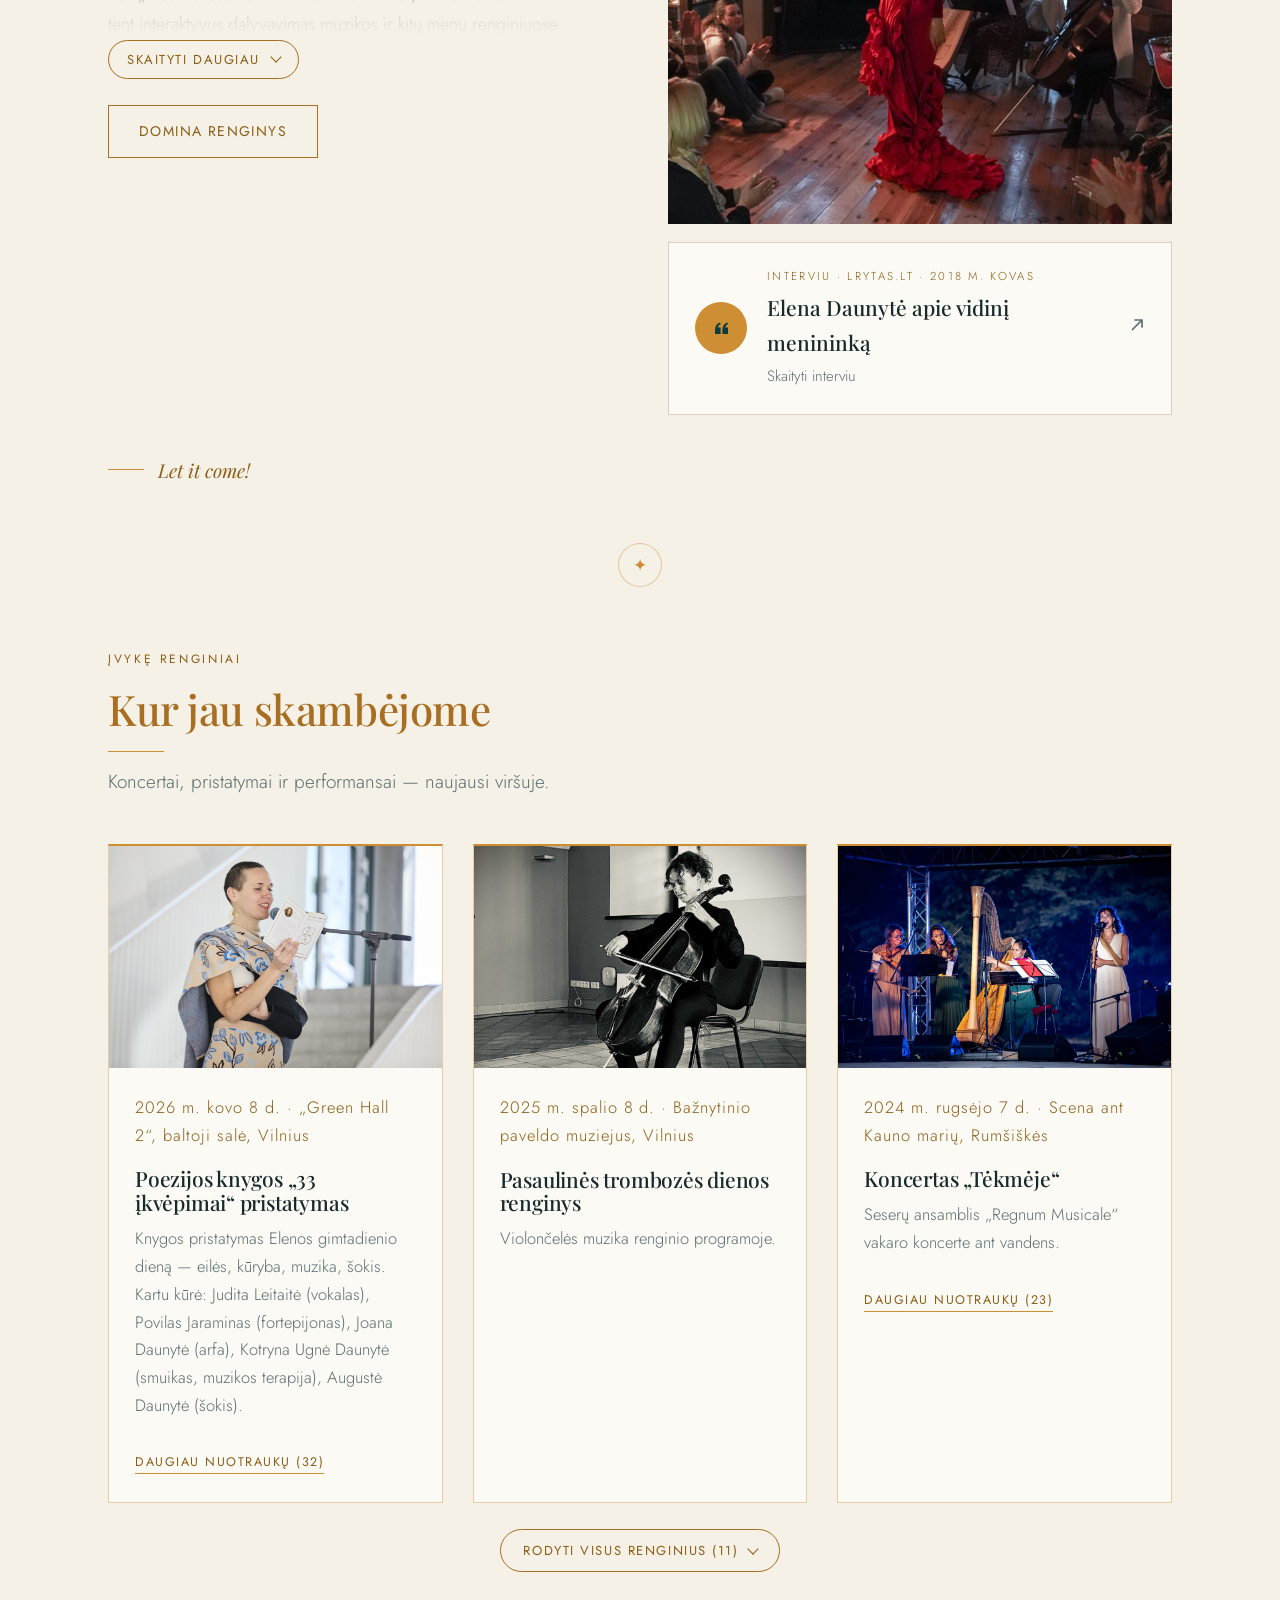
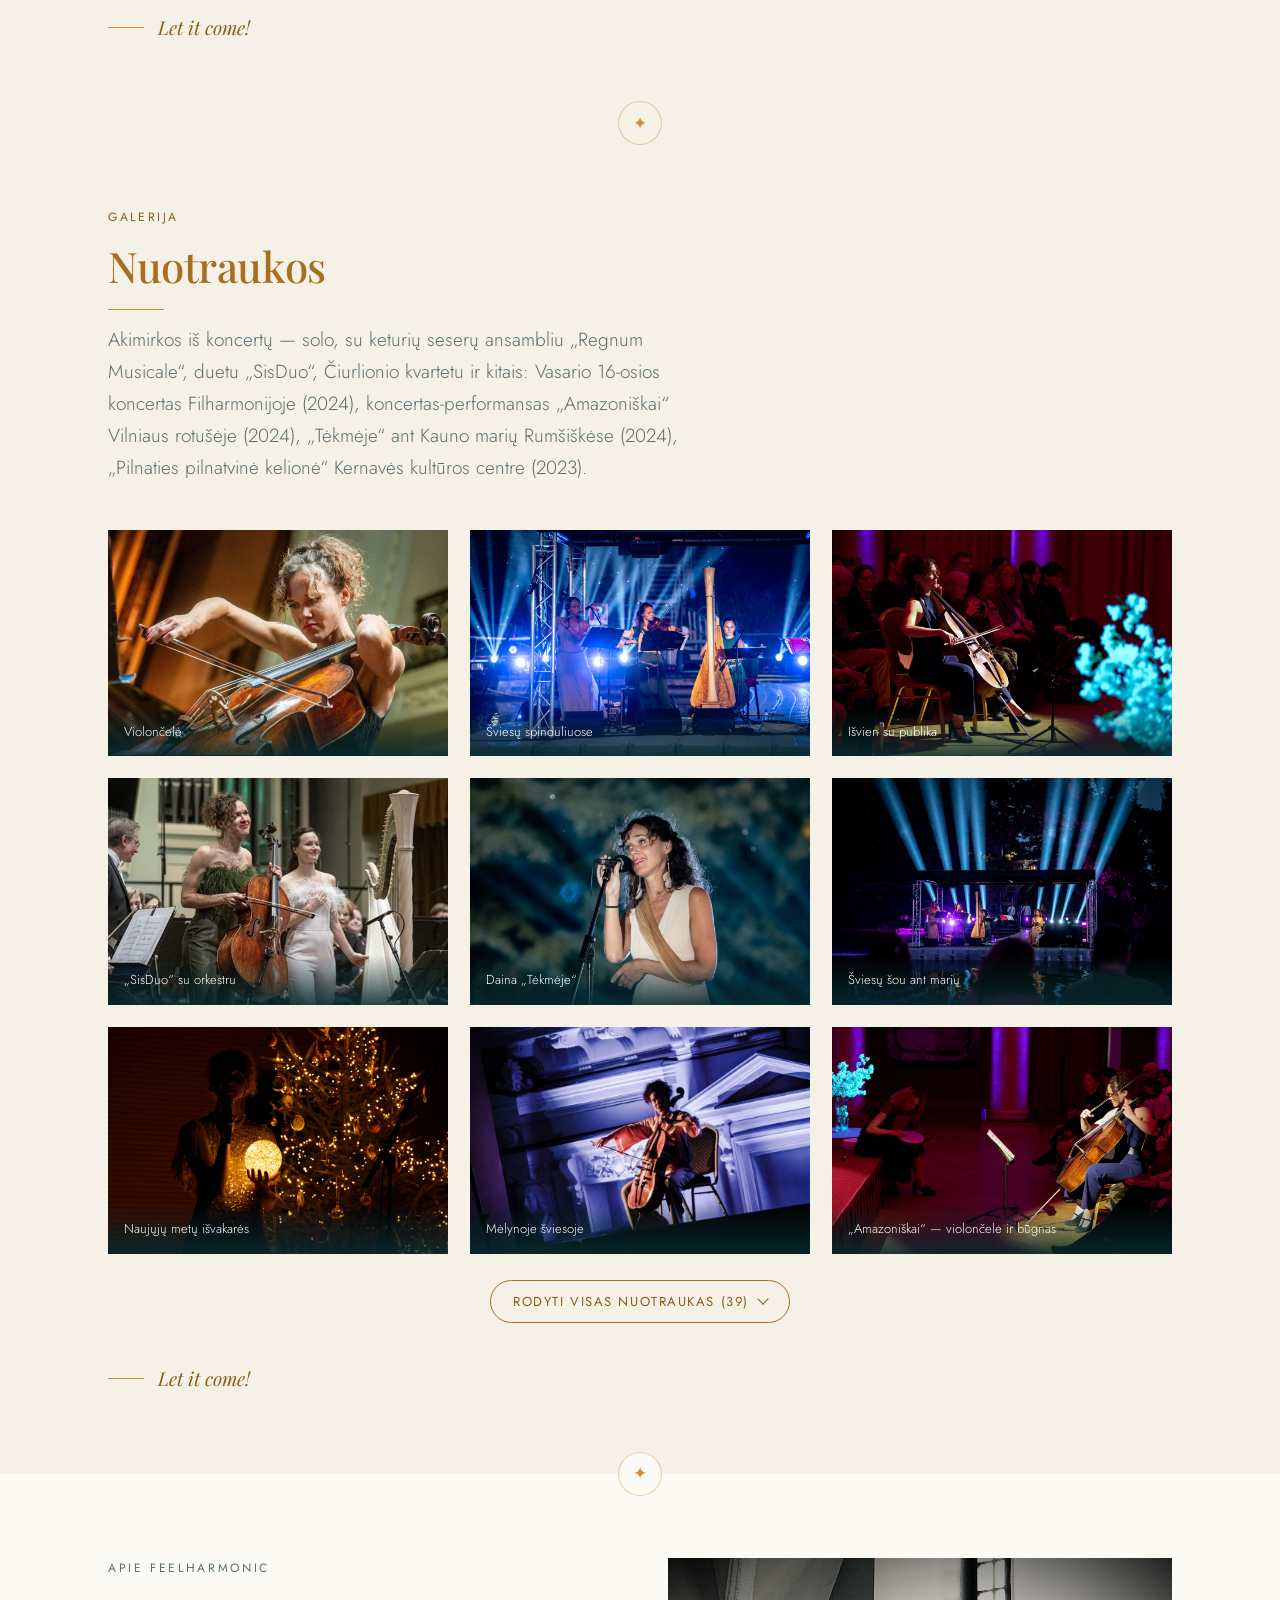
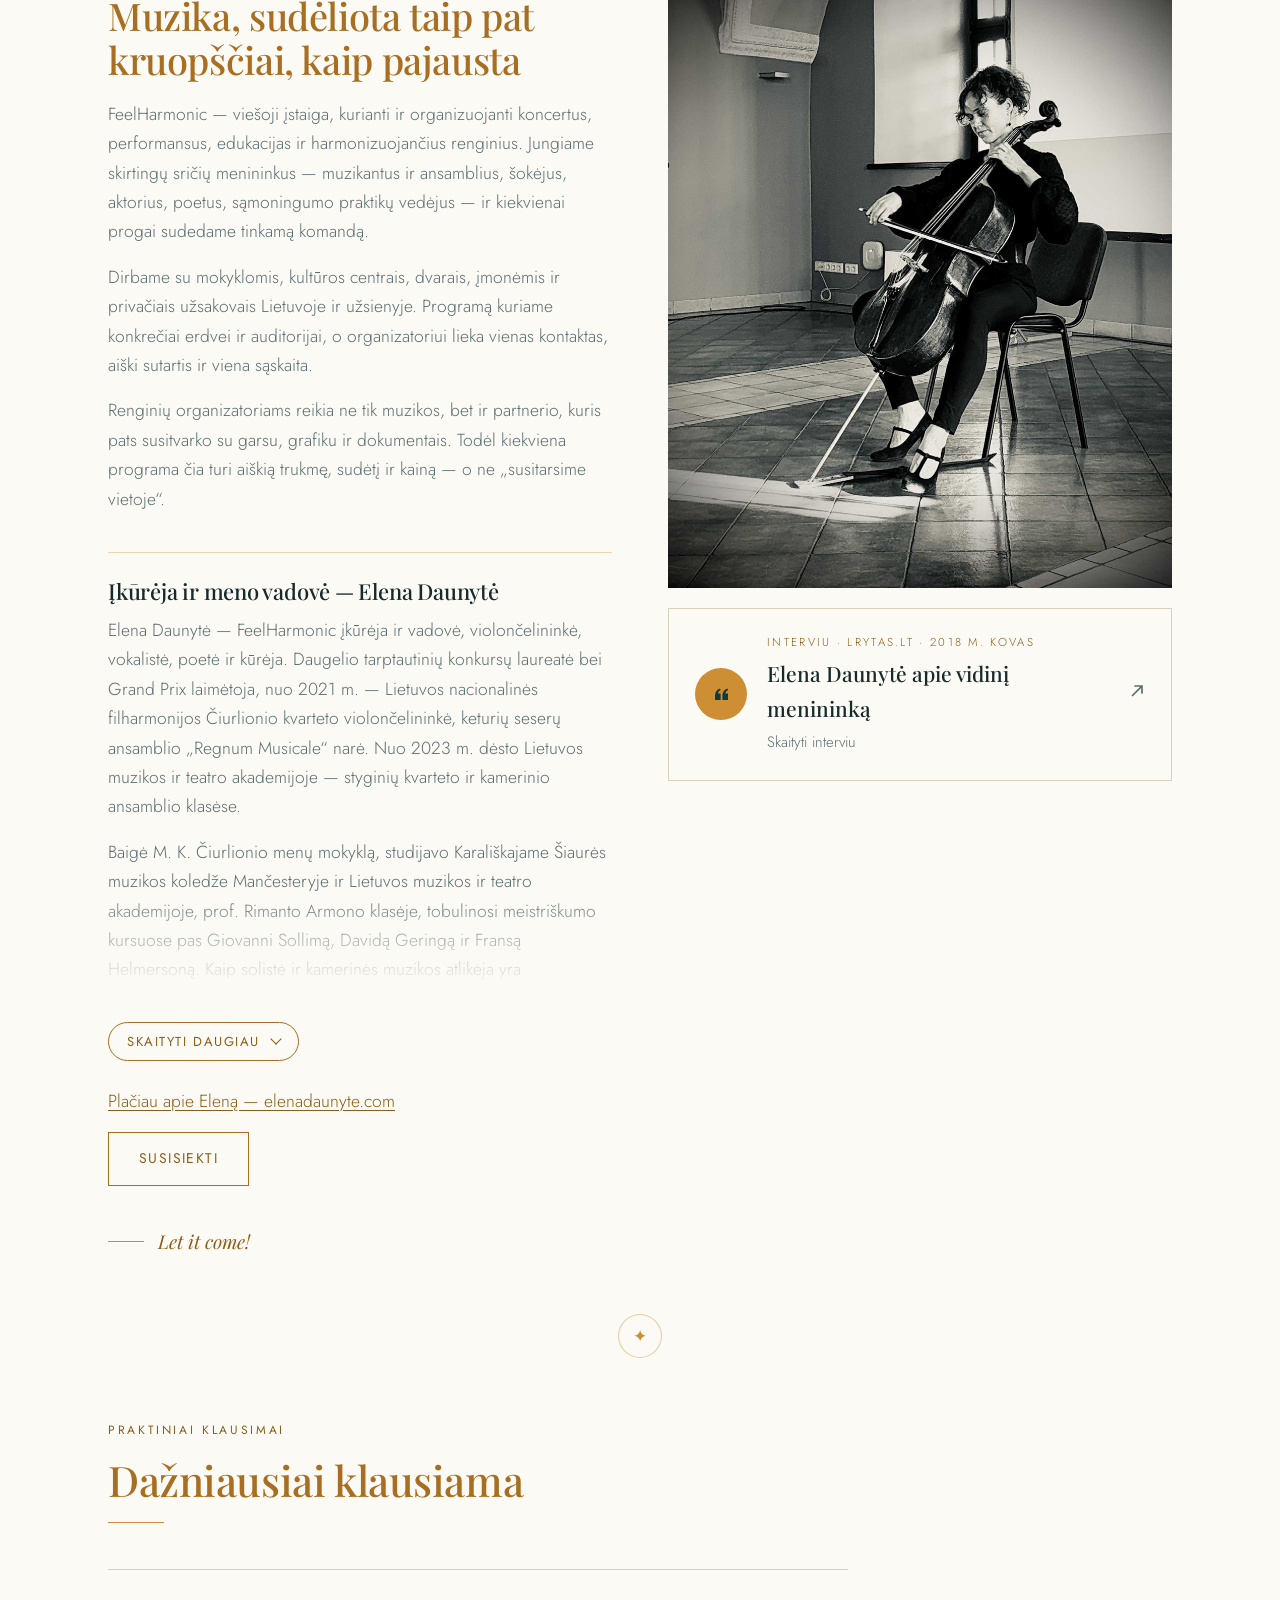
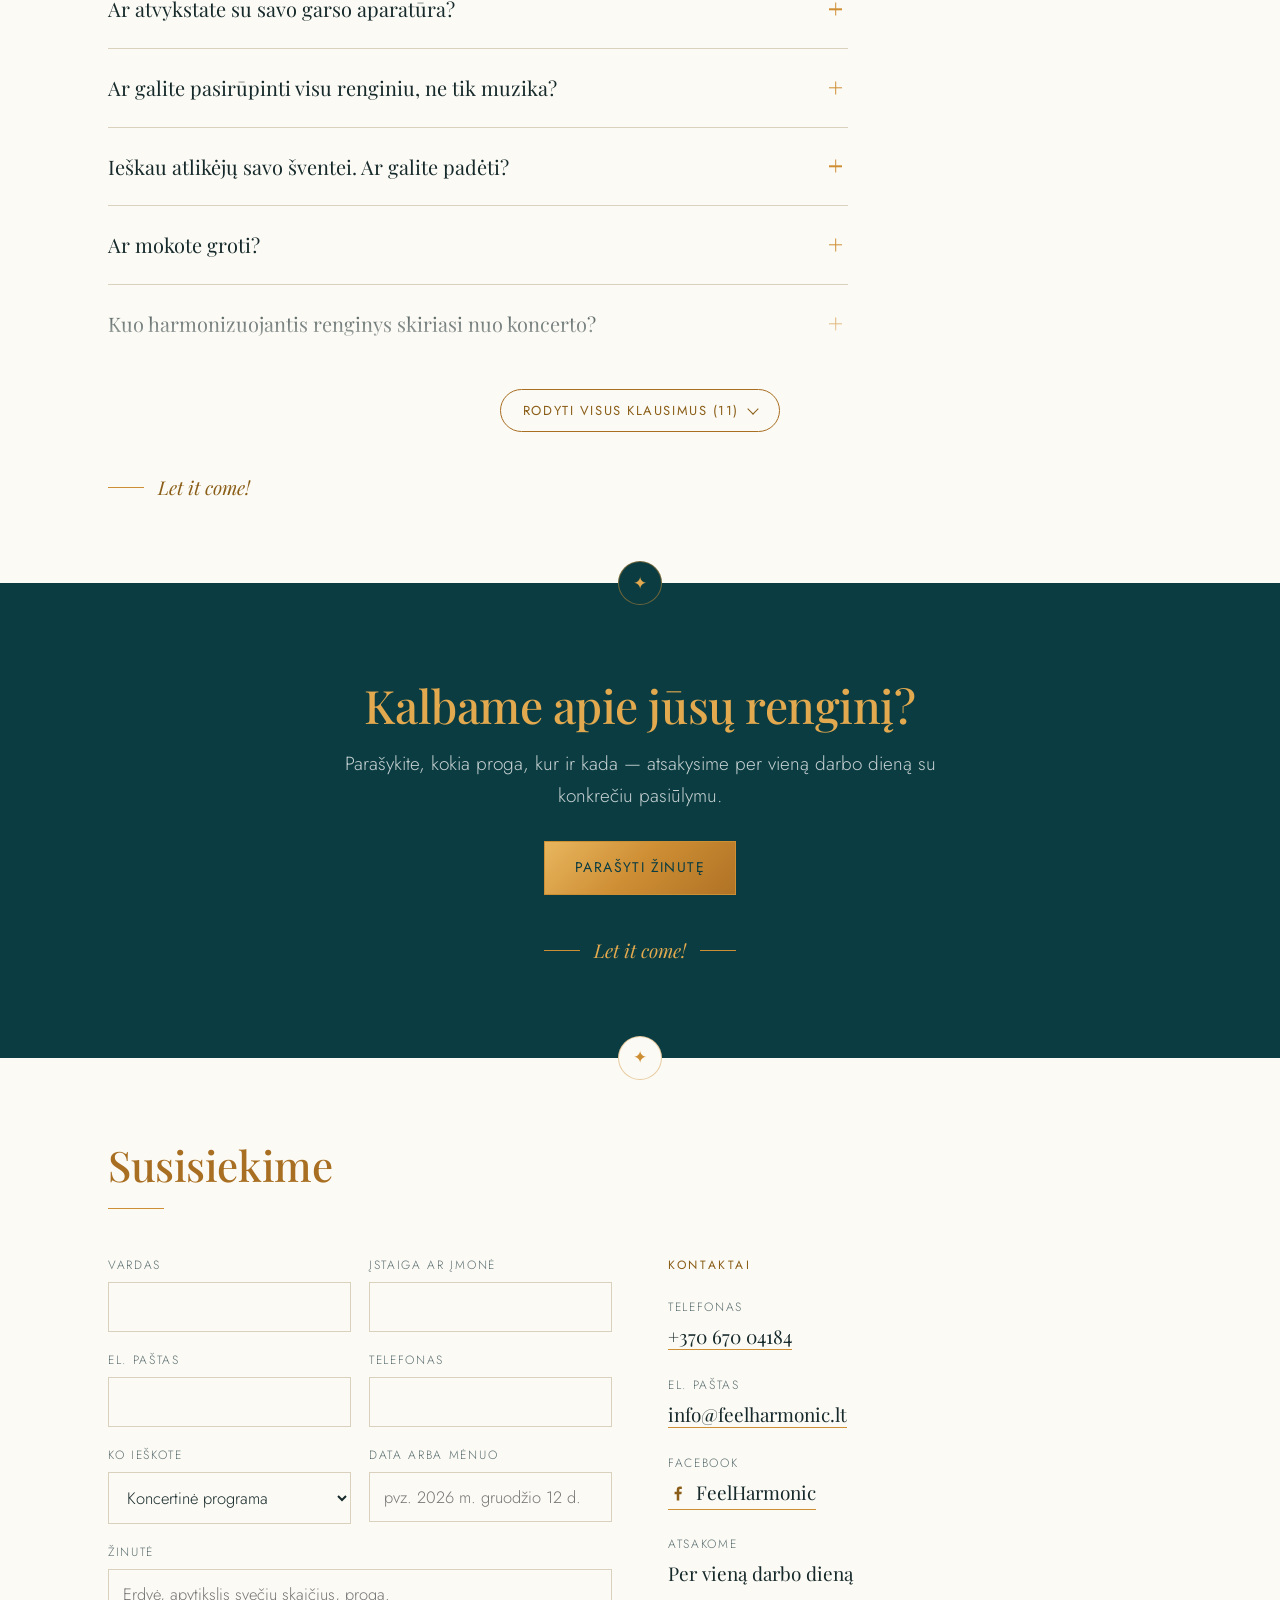
==== commit 6d89a89c: "„ŠVIESOS KELIONĖ“: atnaujintas aprašymas (kviestiniai scenos partneriai, ribotas ankstyvųjų bilietų " ====
--- a/index.html
+++ b/index.html
@@ -192,7 +192,7 @@
         <div class="ev-tx">
           <h3>„ŠVIESOS KELIONĖ“ — interaktyvus meninis performansas</h3>
           <p class="ev-meta">2026 m. gruodžio 30 d., 19:00 · Menų fabrikas LOFTAS, Švitrigailos g. 29, Vilnius</p>
-          <p>Interaktyvus meninis performansas, kuriame susijungia gyva muzika, poezija, šviesa, judesys ir bendrystė. Tai kvietimas metų pabaigoje sustoti, atsigręžti į save ir išgyventi meną ne tik kaip stebėtojui, bet ir kaip kūrybinio vyksmo dalyviui – paleisti tai, kas nebereikalinga, ir atverti erdvę naujai pradžiai. Atlieka sesės Daunytės – REGNUM TRIO. Ankstyvojo bilieto kaina – 25 Eur.</p>
+          <p>Nuo tamsos į šviesą. Nuo tylos į garsą. Nuo atskirties į bendrystę. Interaktyvus meninis performansas, kuriame susijungia gyva muzika, poezija, šviesa, judesys ir bendrystė – kvietimas metų pabaigoje sustoti, atsigręžti į save ir išgyventi meną ne tik kaip stebėtojui, bet ir kaip kūrybinio vyksmo dalyviui. Žiūrovai galės laisvai pasirinkti savo patyrimo būdą – stovėti, judėti, prisėsti, įsitraukti į vyksmą ar tiesiog pasinerti į jo atmosferą. Atlieka sesės Daunytės – REGNUM TRIO kartu su kviestiniais scenos partneriais. Ankstyvojo bilieto kaina – 25 Eur, bilietų šia kaina kiekis ribotas.</p>
           <a class="btn solid" href="https://tickets.paysera.com/lt-LT/event/sviesos-kelione" target="_blank" rel="noopener">Įsigyti bilietą</a>
         </div>
       </article>
@@ -1435,7 +1435,7 @@
     {
       "@type": "Event",
       "name": "„ŠVIESOS KELIONĖ“ — interaktyvus meninis performansas",
-      "description": "Interaktyvus meninis performansas, kuriame susijungia gyva muzika, poezija, šviesa, judesys ir bendrystė. Tai kvietimas metų pabaigoje sustoti, atsigręžti į save ir išgyventi meną ne tik kaip stebėtojui, bet ir kaip kūrybinio vyksmo dalyviui – paleisti tai, kas nebereikalinga, ir atverti erdvę naujai pradžiai. Atlieka sesės Daunytės – REGNUM TRIO. Ankstyvojo bilieto kaina – 25 Eur.",
+      "description": "Nuo tamsos į šviesą. Nuo tylos į garsą. Nuo atskirties į bendrystę. Interaktyvus meninis performansas, kuriame susijungia gyva muzika, poezija, šviesa, judesys ir bendrystė – kvietimas metų pabaigoje sustoti, atsigręžti į save ir išgyventi meną ne tik kaip stebėtojui, bet ir kaip kūrybinio vyksmo dalyviui. Žiūrovai galės laisvai pasirinkti savo patyrimo būdą – stovėti, judėti, prisėsti, įsitraukti į vyksmą ar tiesiog pasinerti į jo atmosferą. Atlieka sesės Daunytės – REGNUM TRIO kartu su kviestiniais scenos partneriais. Ankstyvojo bilieto kaina – 25 Eur, bilietų šia kaina kiekis ribotas.",
       "inLanguage": "lt",
       "image": "https://www.feelharmonic.lt/assets/img/renginiai/sviesos-kelione-2026/plakatas.jpg",
       "url": "https://www.feelharmonic.lt/#renginiai",
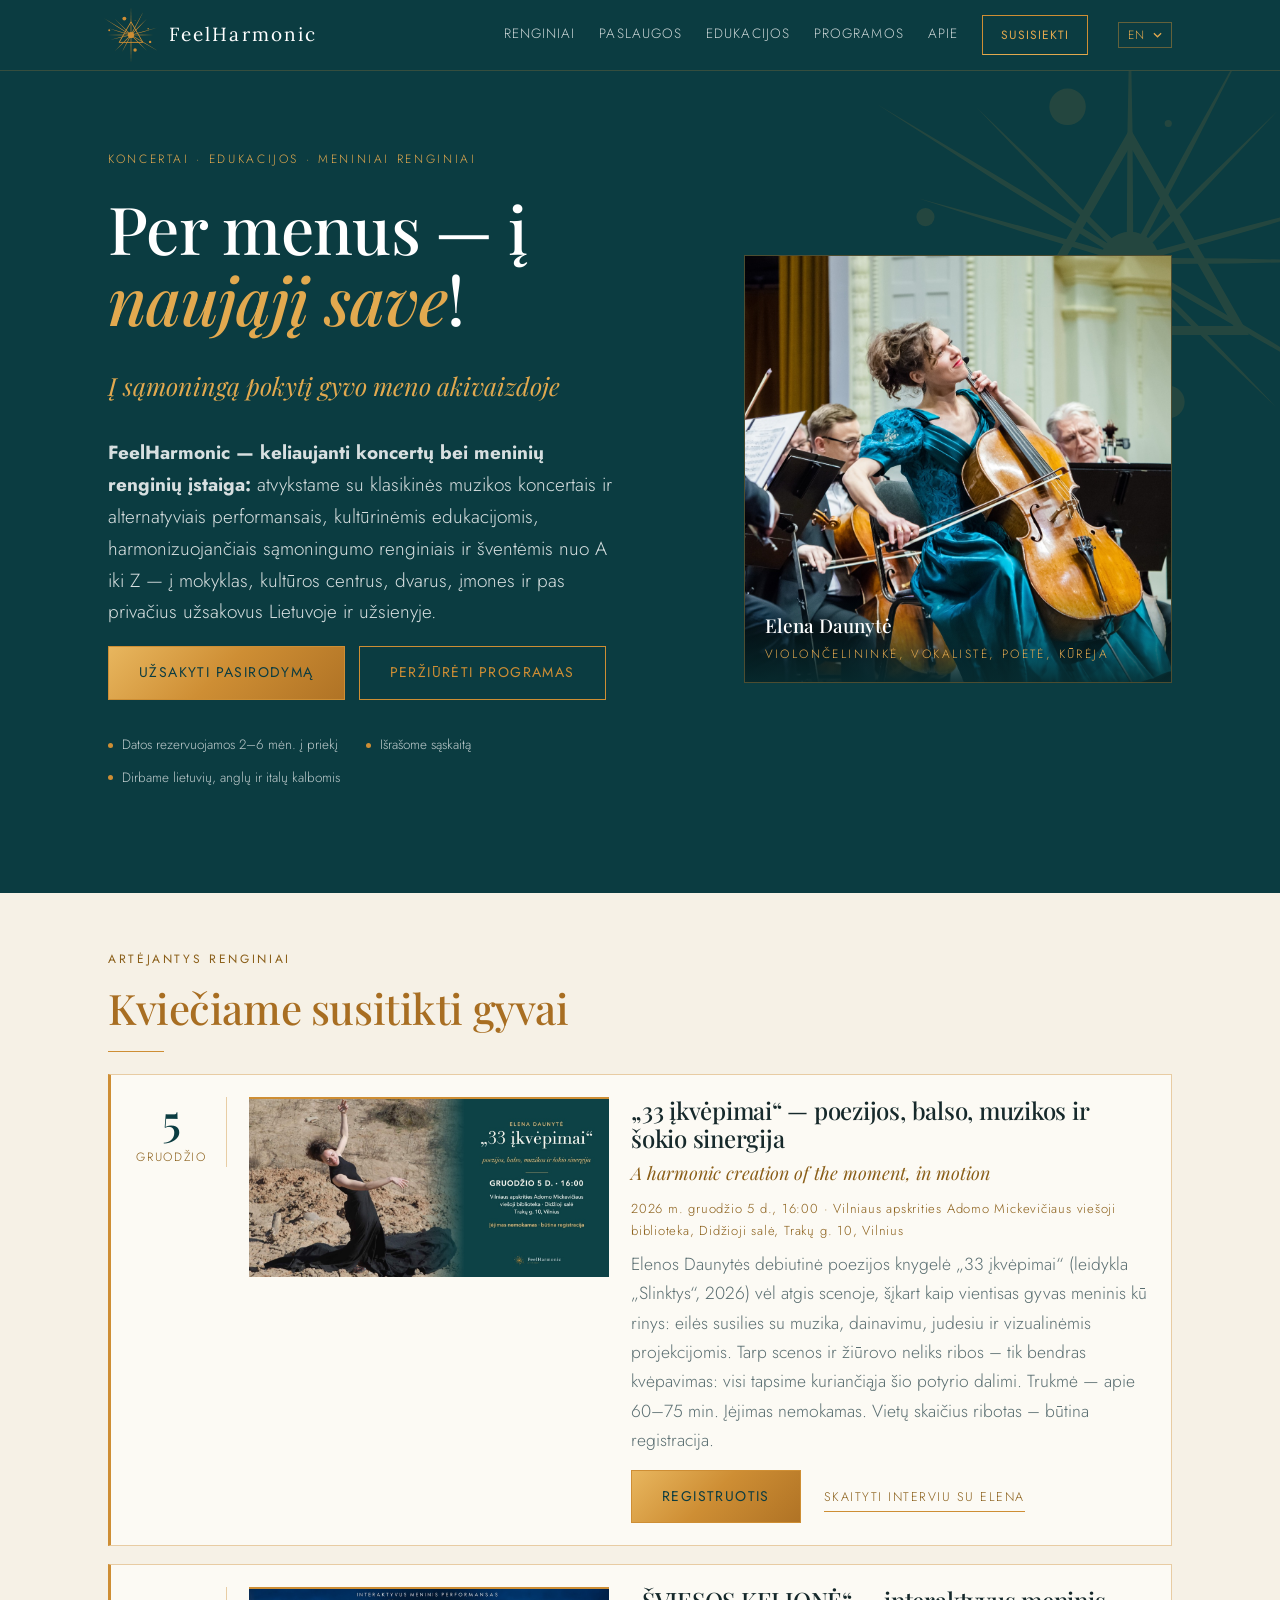
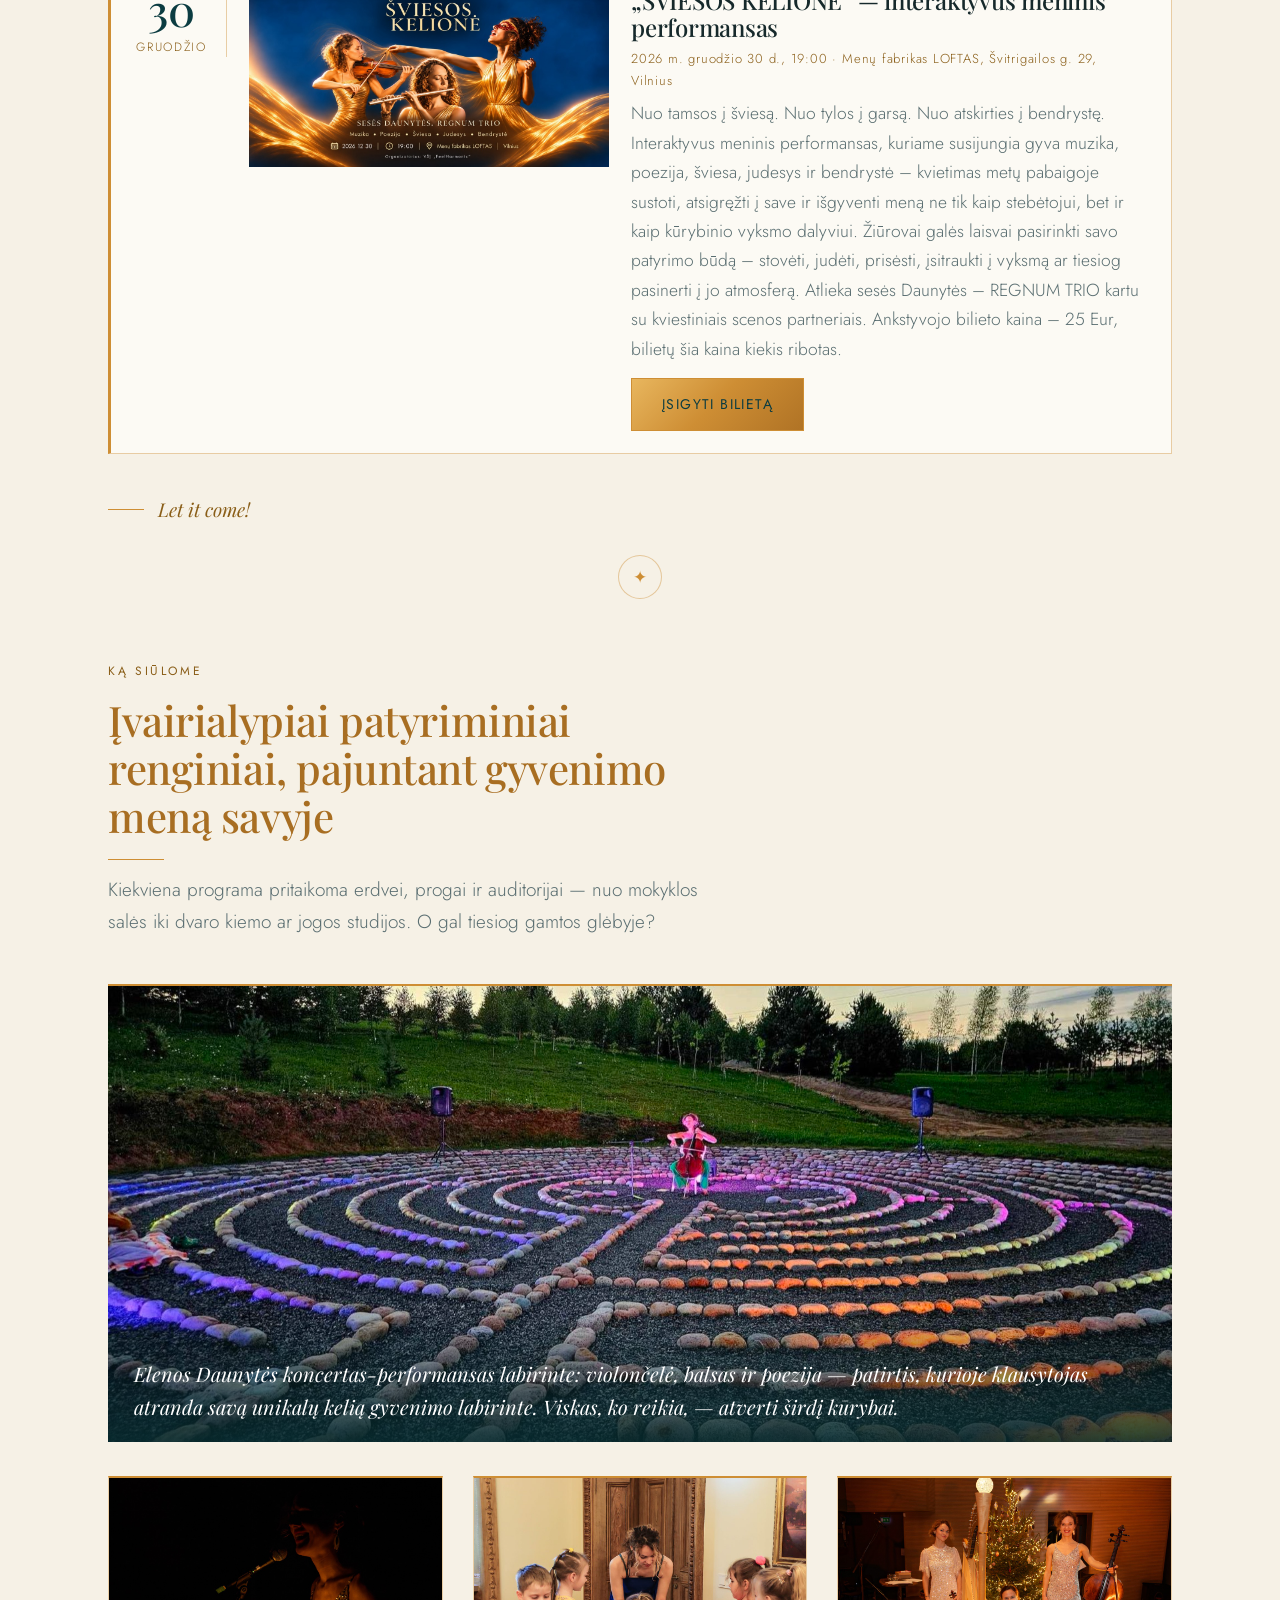
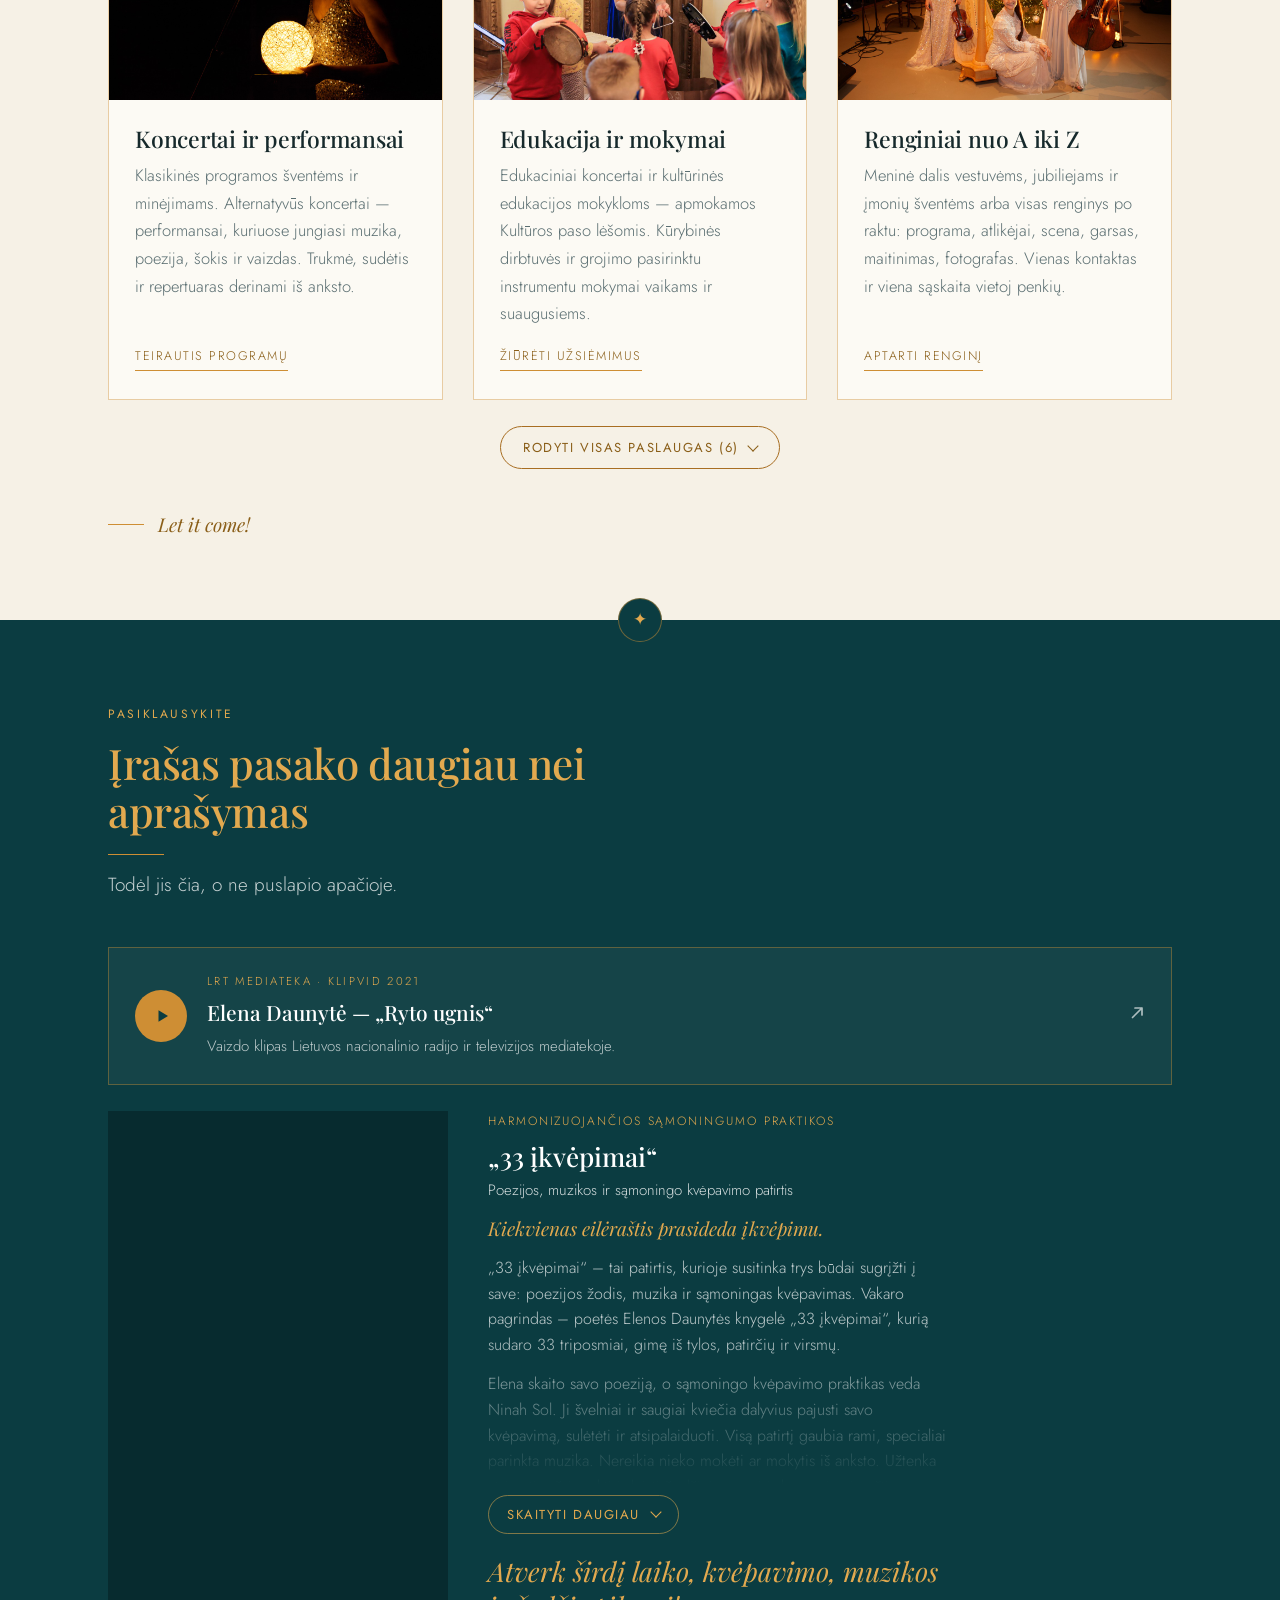
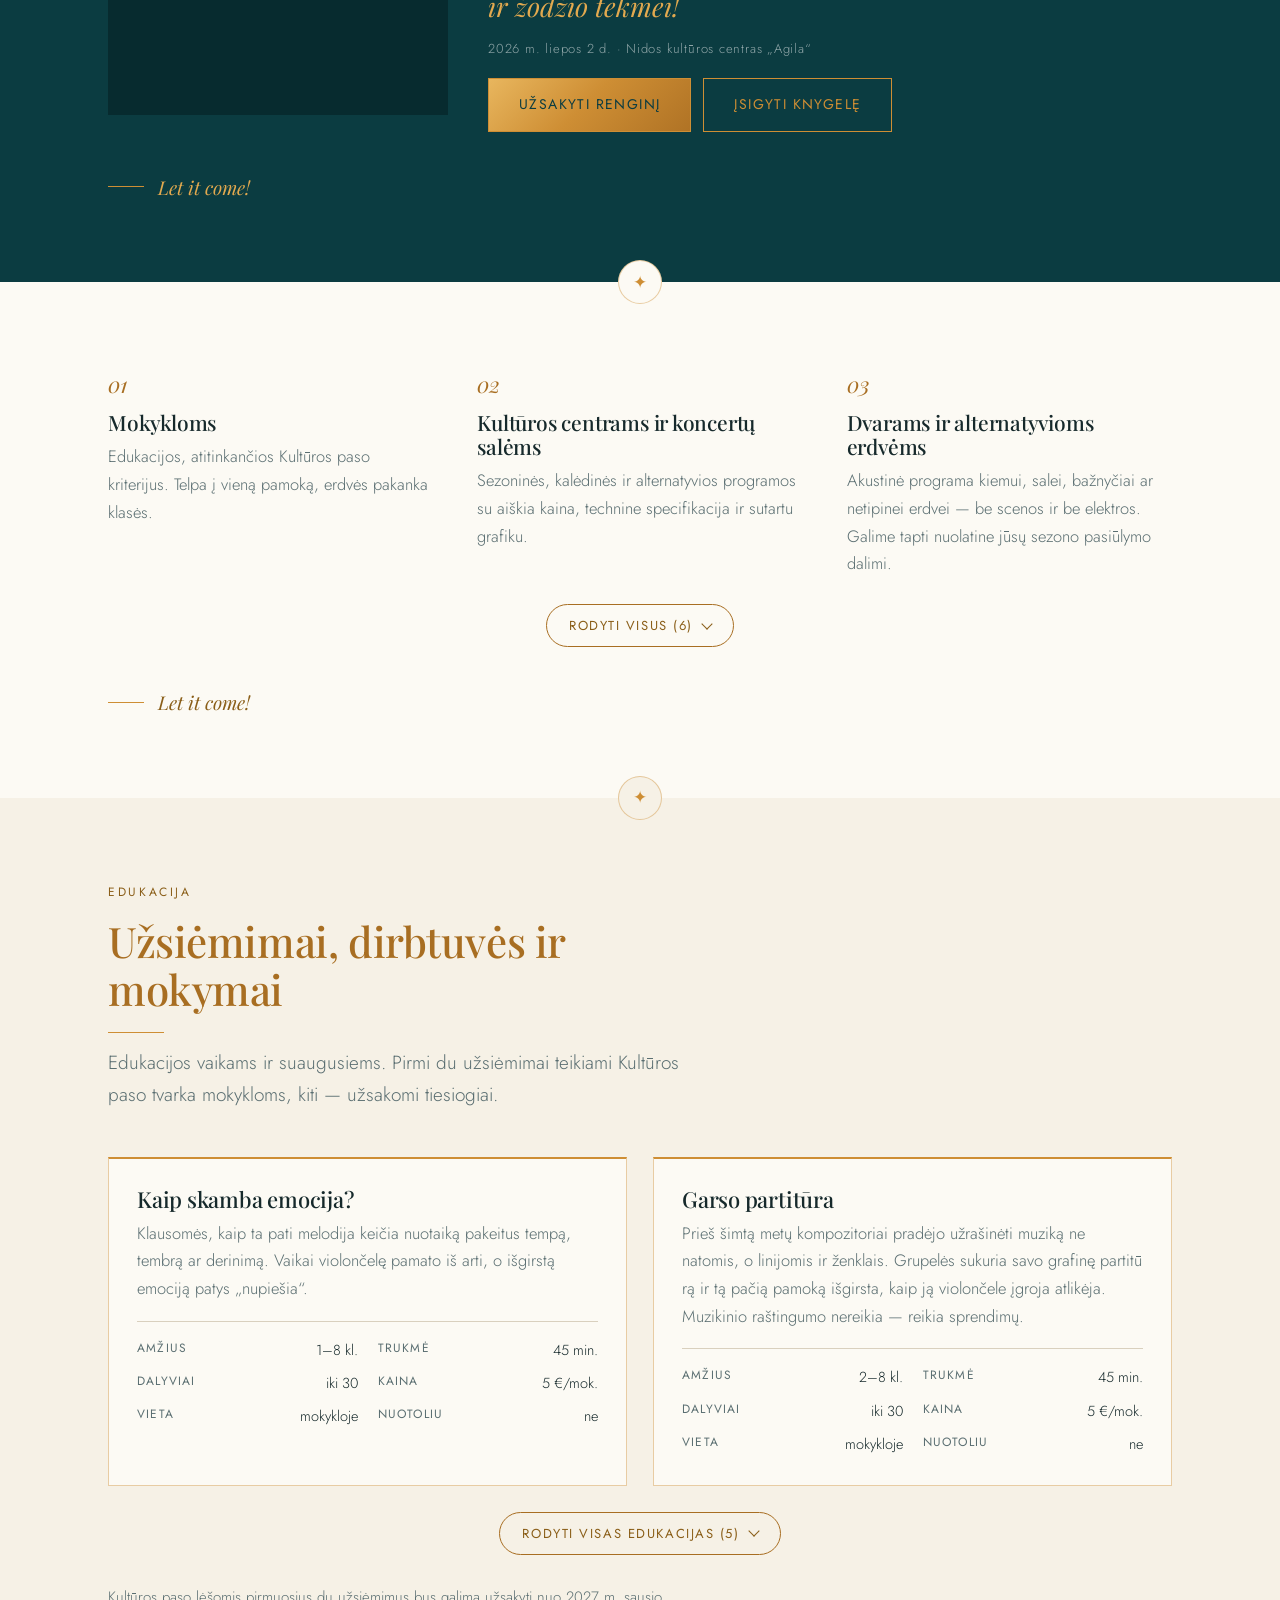
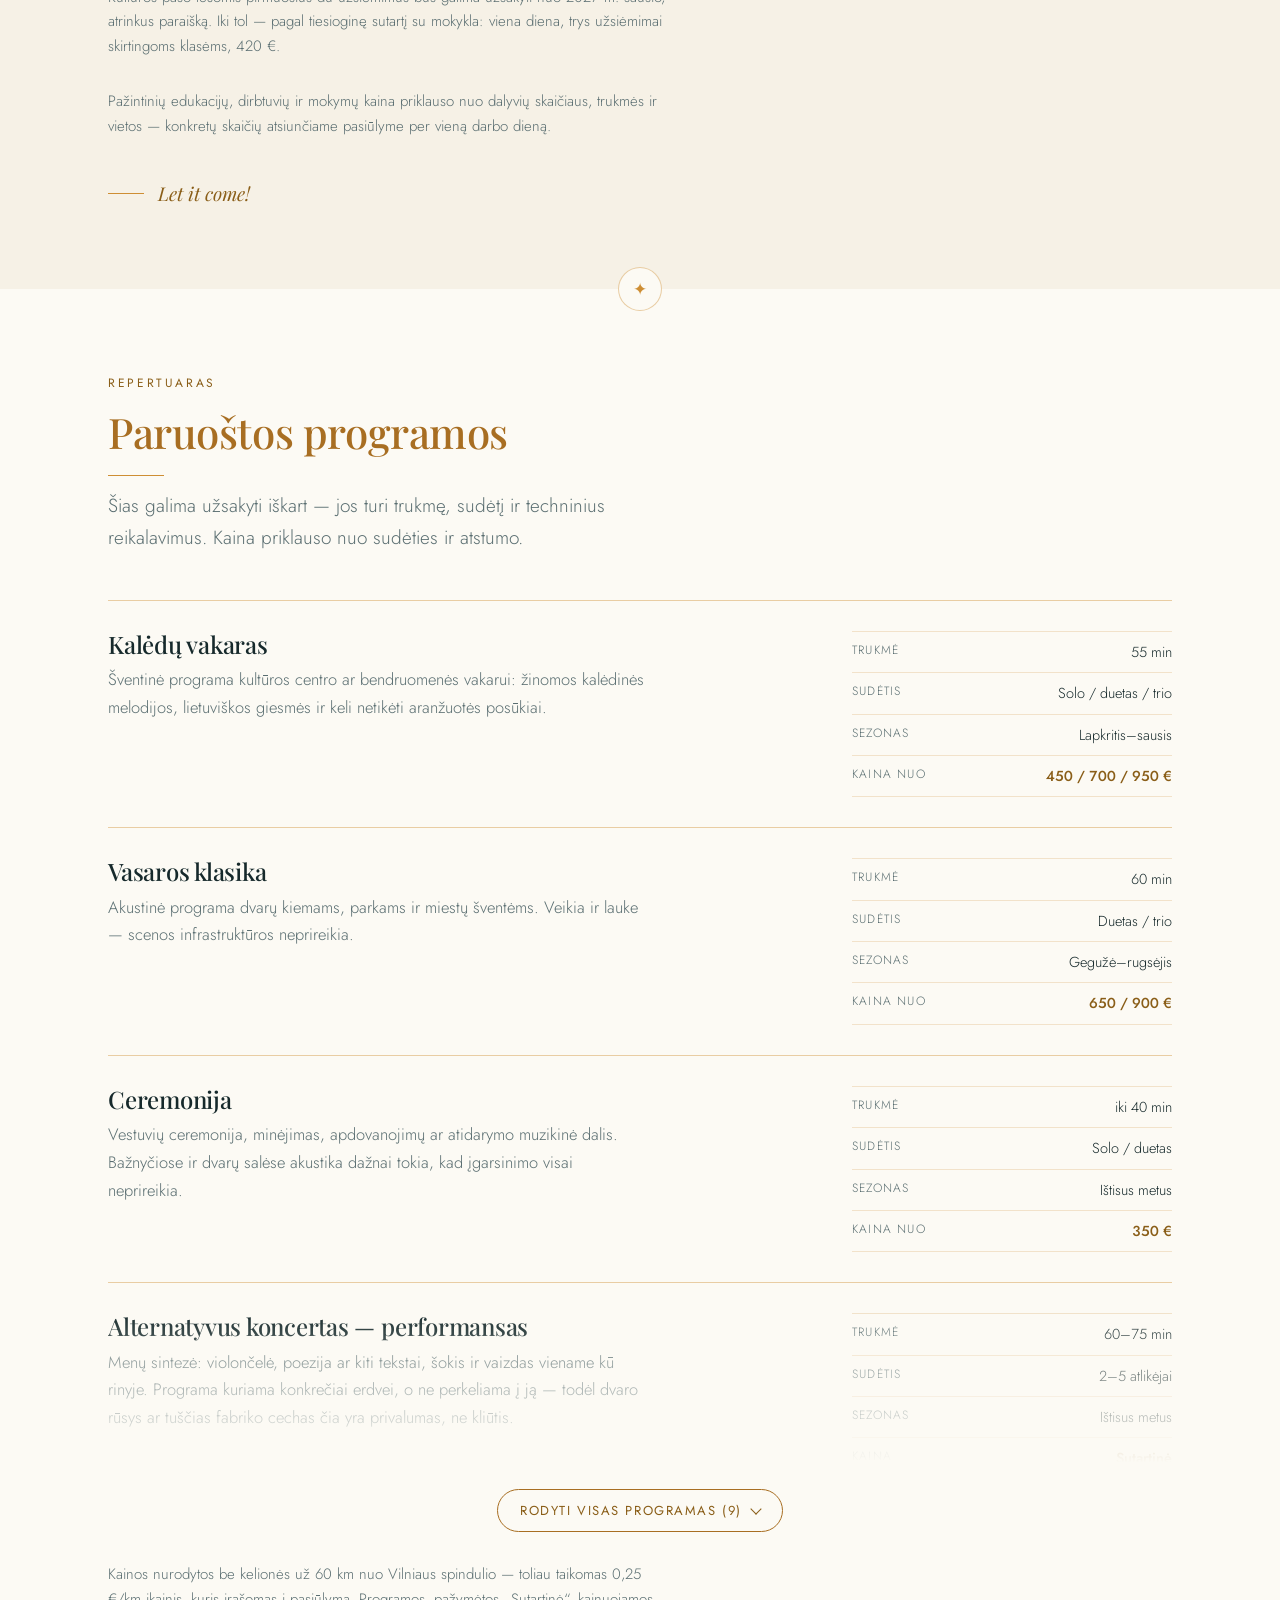
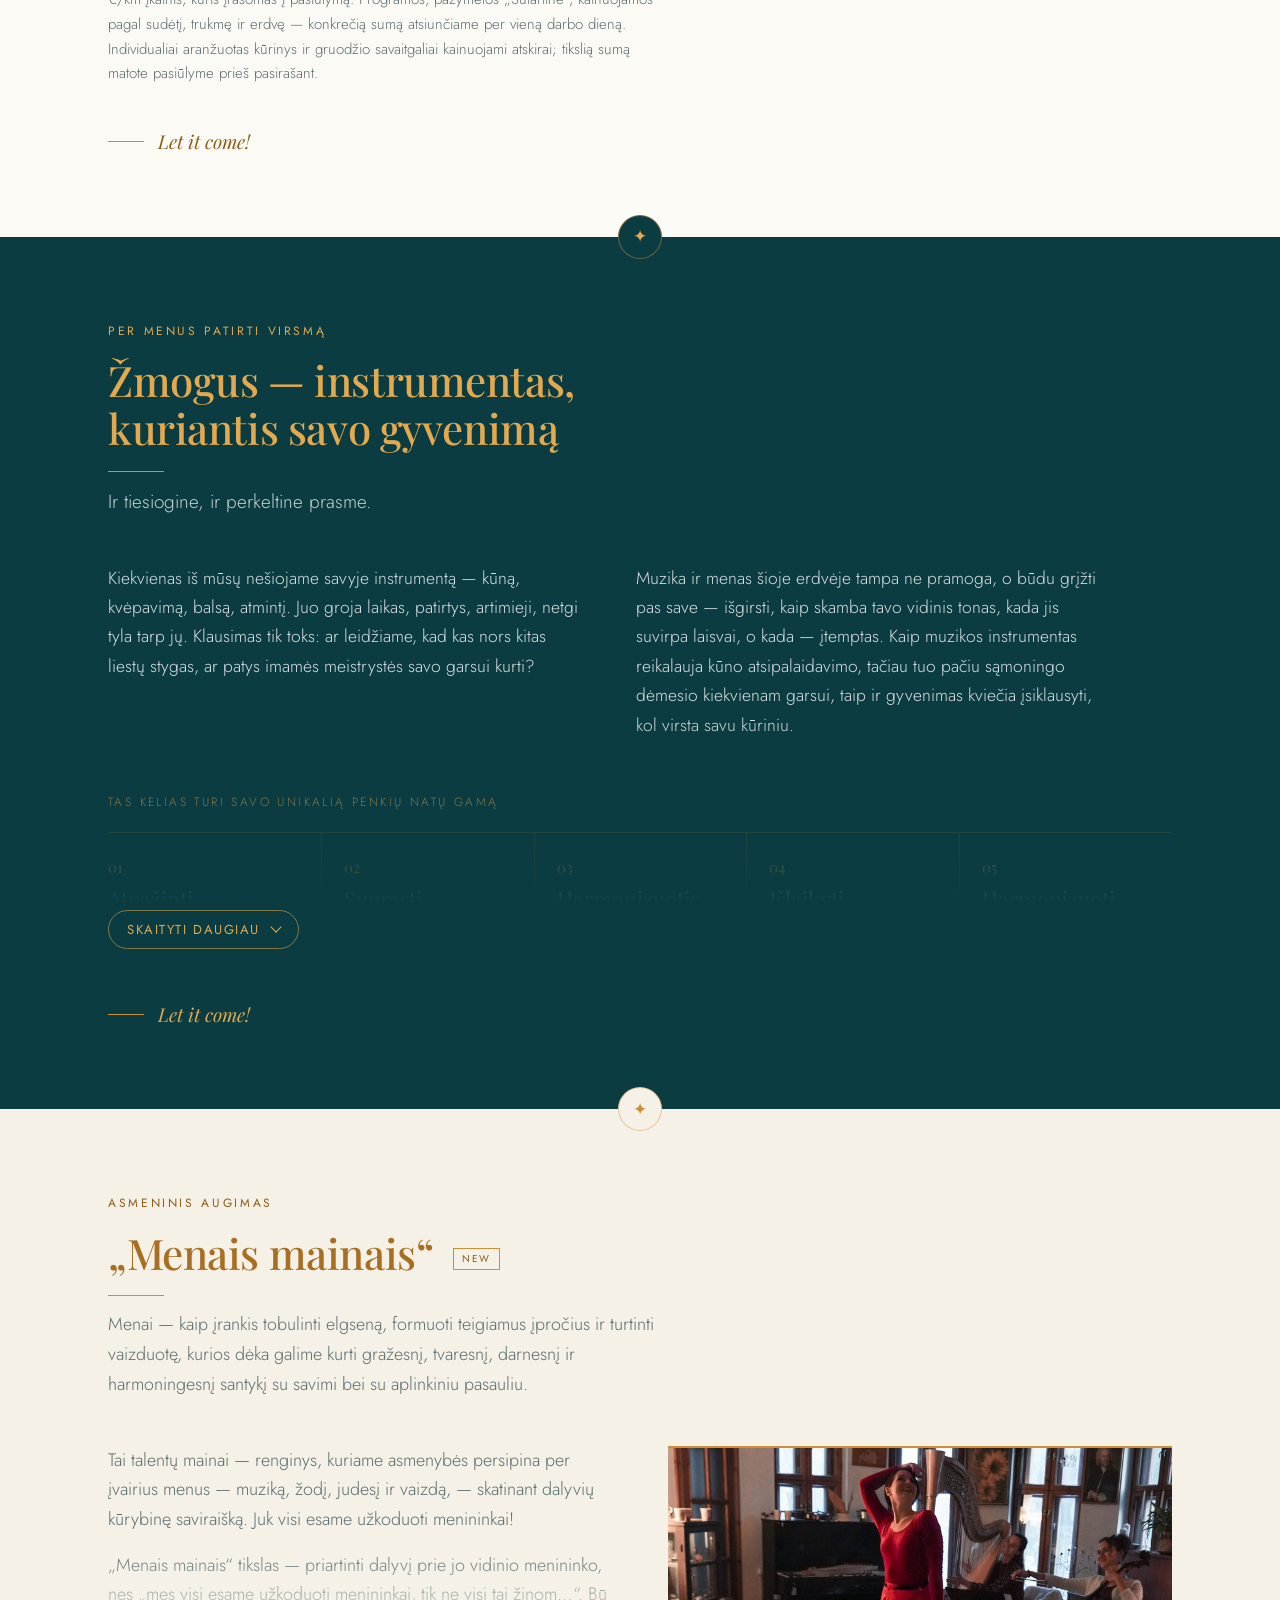
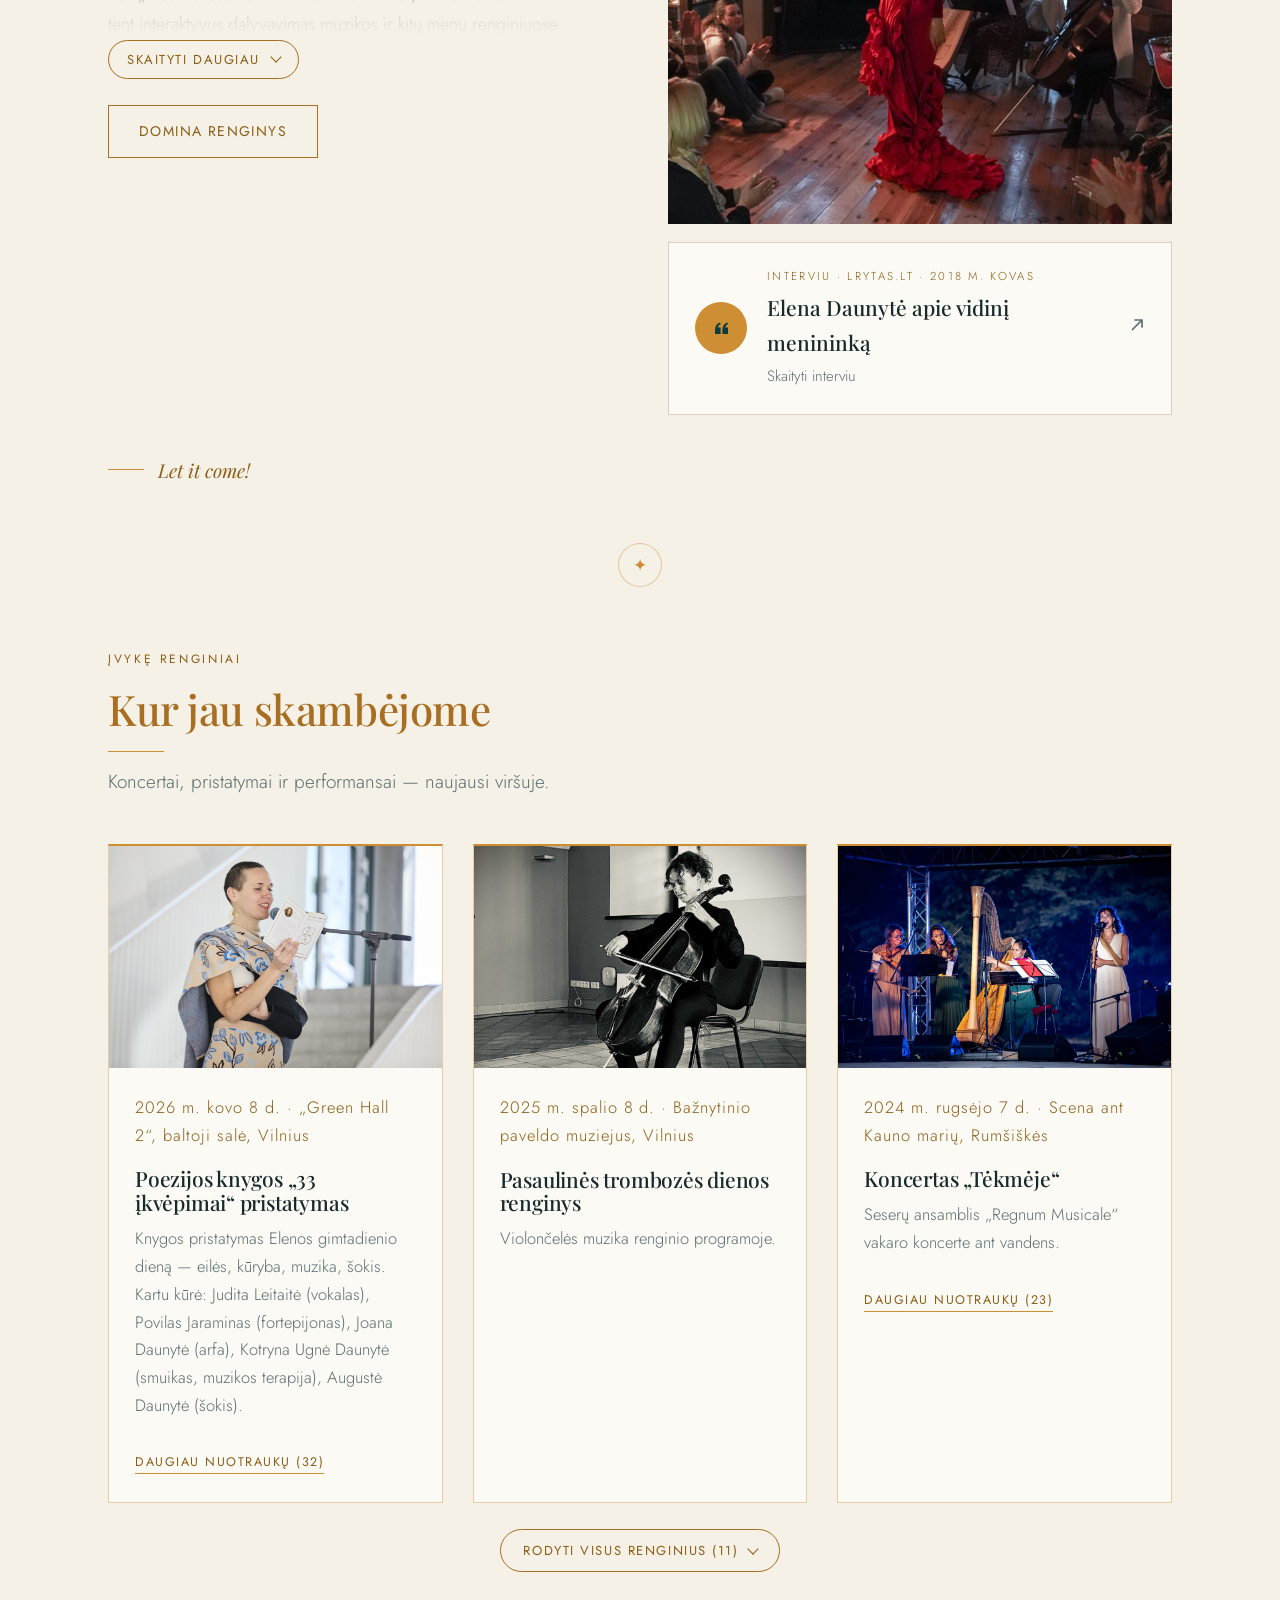
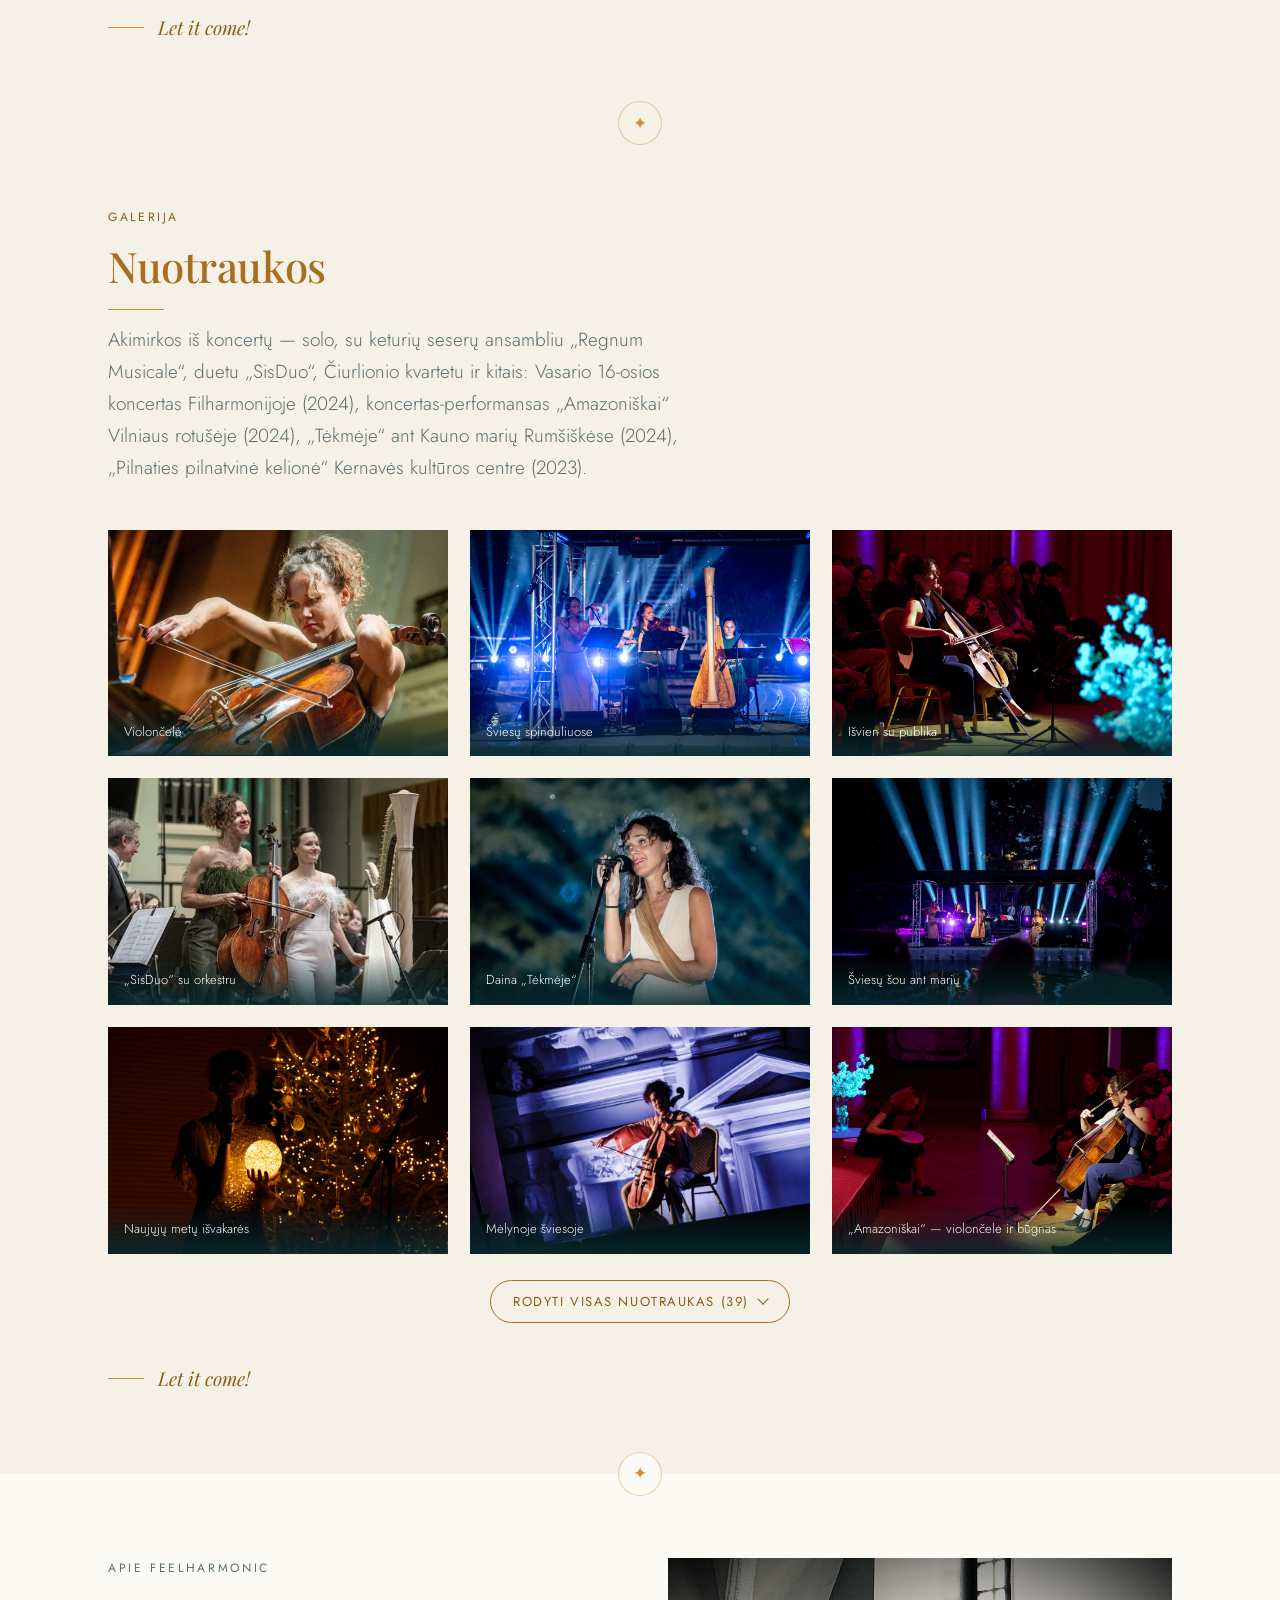
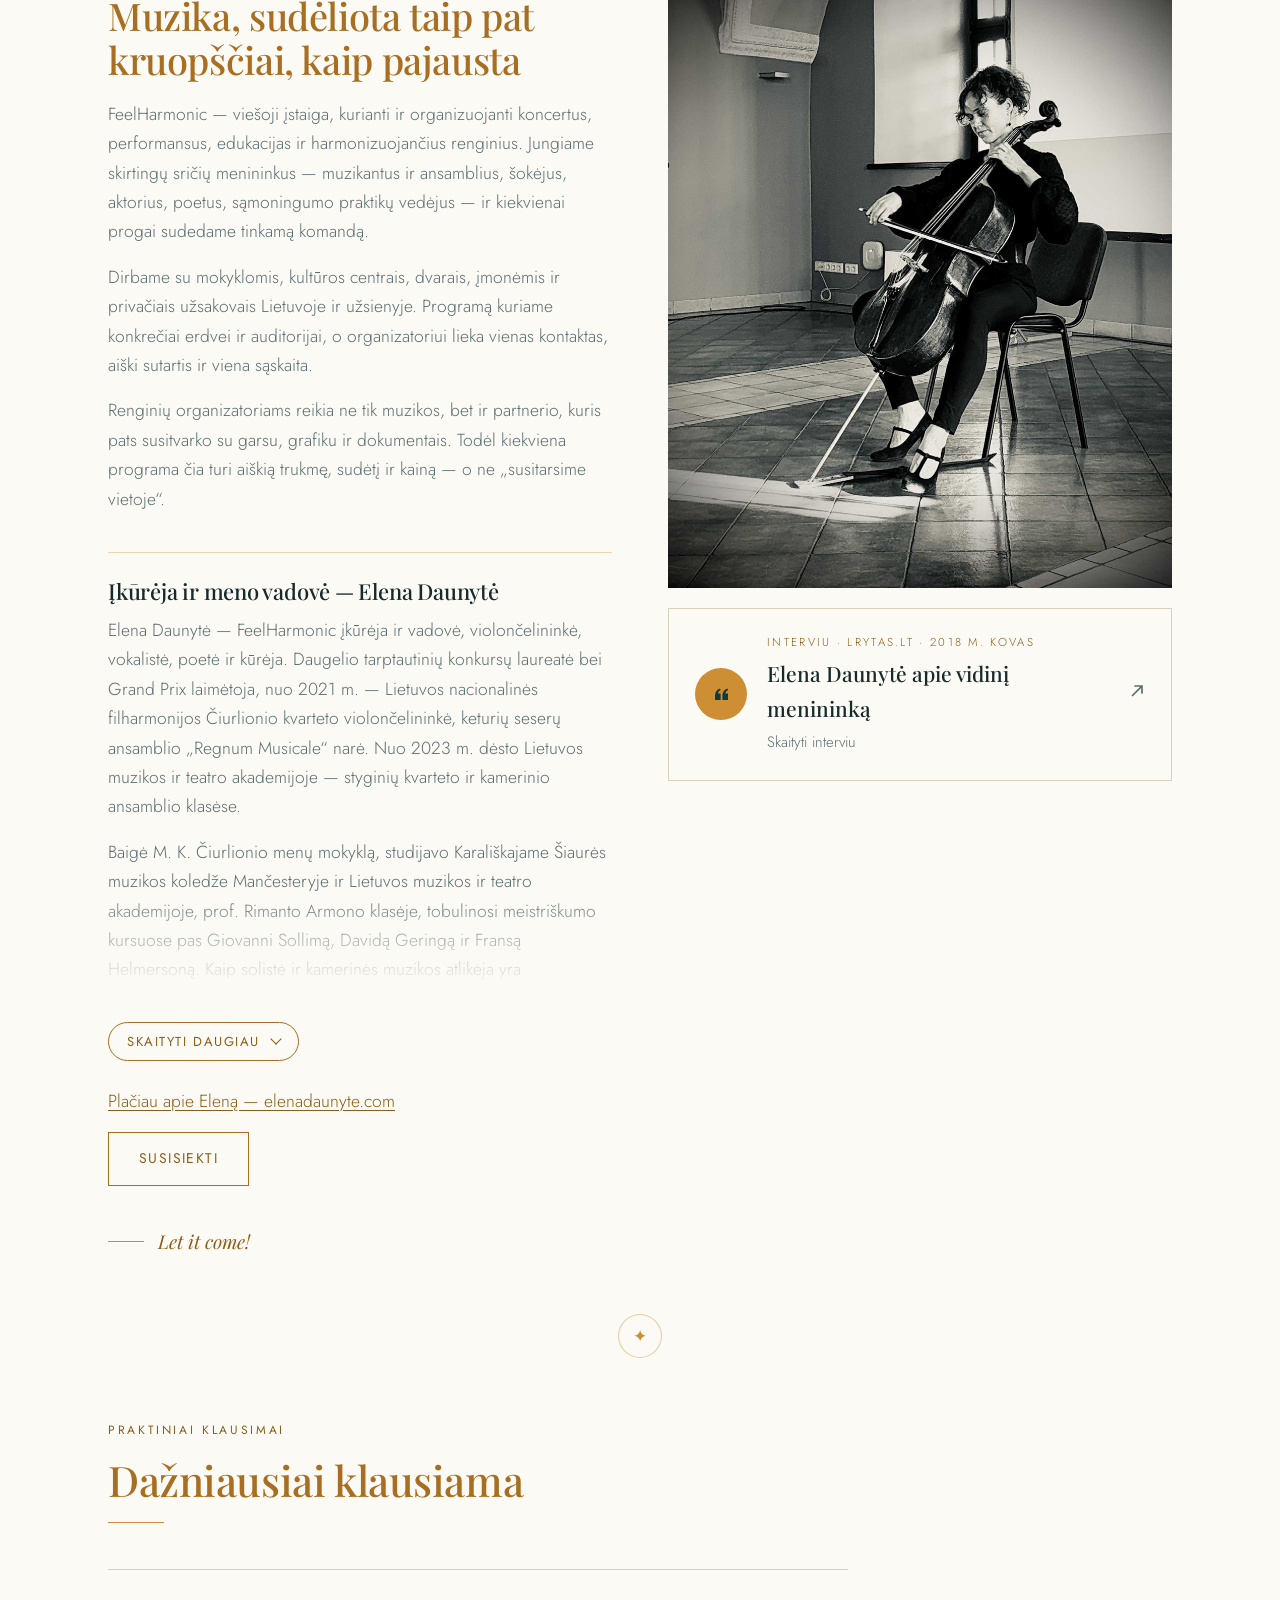
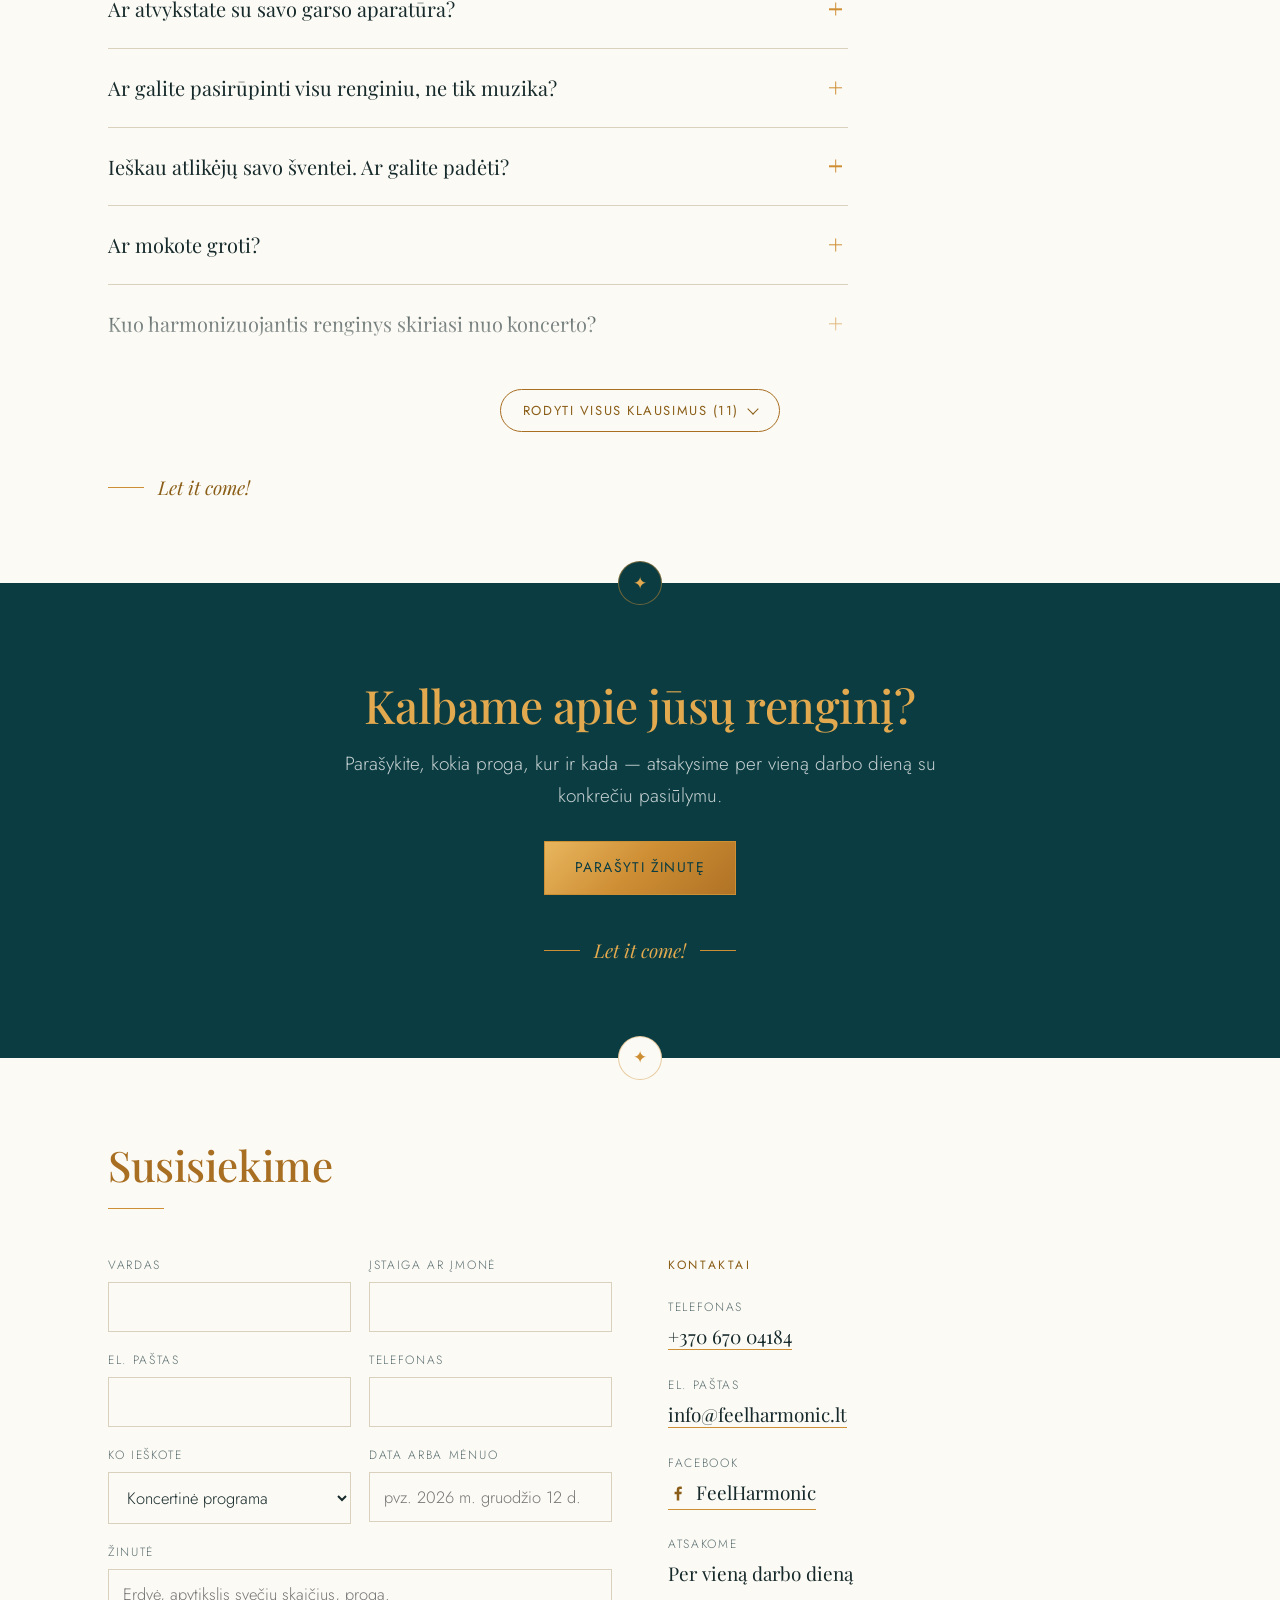
==== commit 6c7ffc3e: "Antraštės logotipas kaip vizitinėje: pilnas ženklas su plonais spinduliais Co-Authored-By: Claude Op" ====
--- a/index.html
+++ b/index.html
@@ -28,7 +28,7 @@
 <link rel="preconnect" href="https://fonts.googleapis.com">
 <link rel="preconnect" href="https://fonts.gstatic.com" crossorigin>
 <link rel="stylesheet" href="https://fonts.googleapis.com/css2?family=Jost:ital,wght@0,300;0,400;0,500;1,400&family=Lora:wght@400&family=Montserrat:wght@400&family=Playfair+Display:ital,wght@0,500;0,700;1,500&display=swap">
-<link rel="stylesheet" href="assets/css/style.css?v=8ee00c11">
+<link rel="stylesheet" href="assets/css/style.css?v=a5528266">
 </head>
 <body>
 <a class="skip" href="#turinys">Pereiti prie turinio</a>
@@ -87,7 +87,7 @@
 <header id="nav">
   <div class="in">
     <a class="brand" href="#top">
-      <svg><use href="#mark-sm"/></svg>
+      <svg><use href="#mark"/></svg>
       <b>FeelHarmonic</b>
     </a>
     <nav class="main" aria-label="Pagrindinė navigacija">
--- a/assets/css/style.css
+++ b/assets/css/style.css
@@ -119,7 +119,8 @@
 }
 header .in{display:flex;align-items:center;gap:20px;height:70px}
 .brand{display:flex;align-items:center;gap:11px;text-decoration:none;margin-right:auto}
-.brand svg{width:52px;height:52px;flex:none;margin:-11px -3px -11px -6px}
+.brand svg{width:66px;height:66px;flex:none;margin:-16px -6px -16px -10px}
+/* vizitinės ženklas (ploni spinduliai) — antraštėje kaip vizitinėje */
 /* užrašas kaip originaliame logotipe: Lora, platūs tarpai */
 .brand b{font-family:"Lora",Georgia,serif;font-weight:400;font-size:19px;color:#fff;letter-spacing:.11em}
 
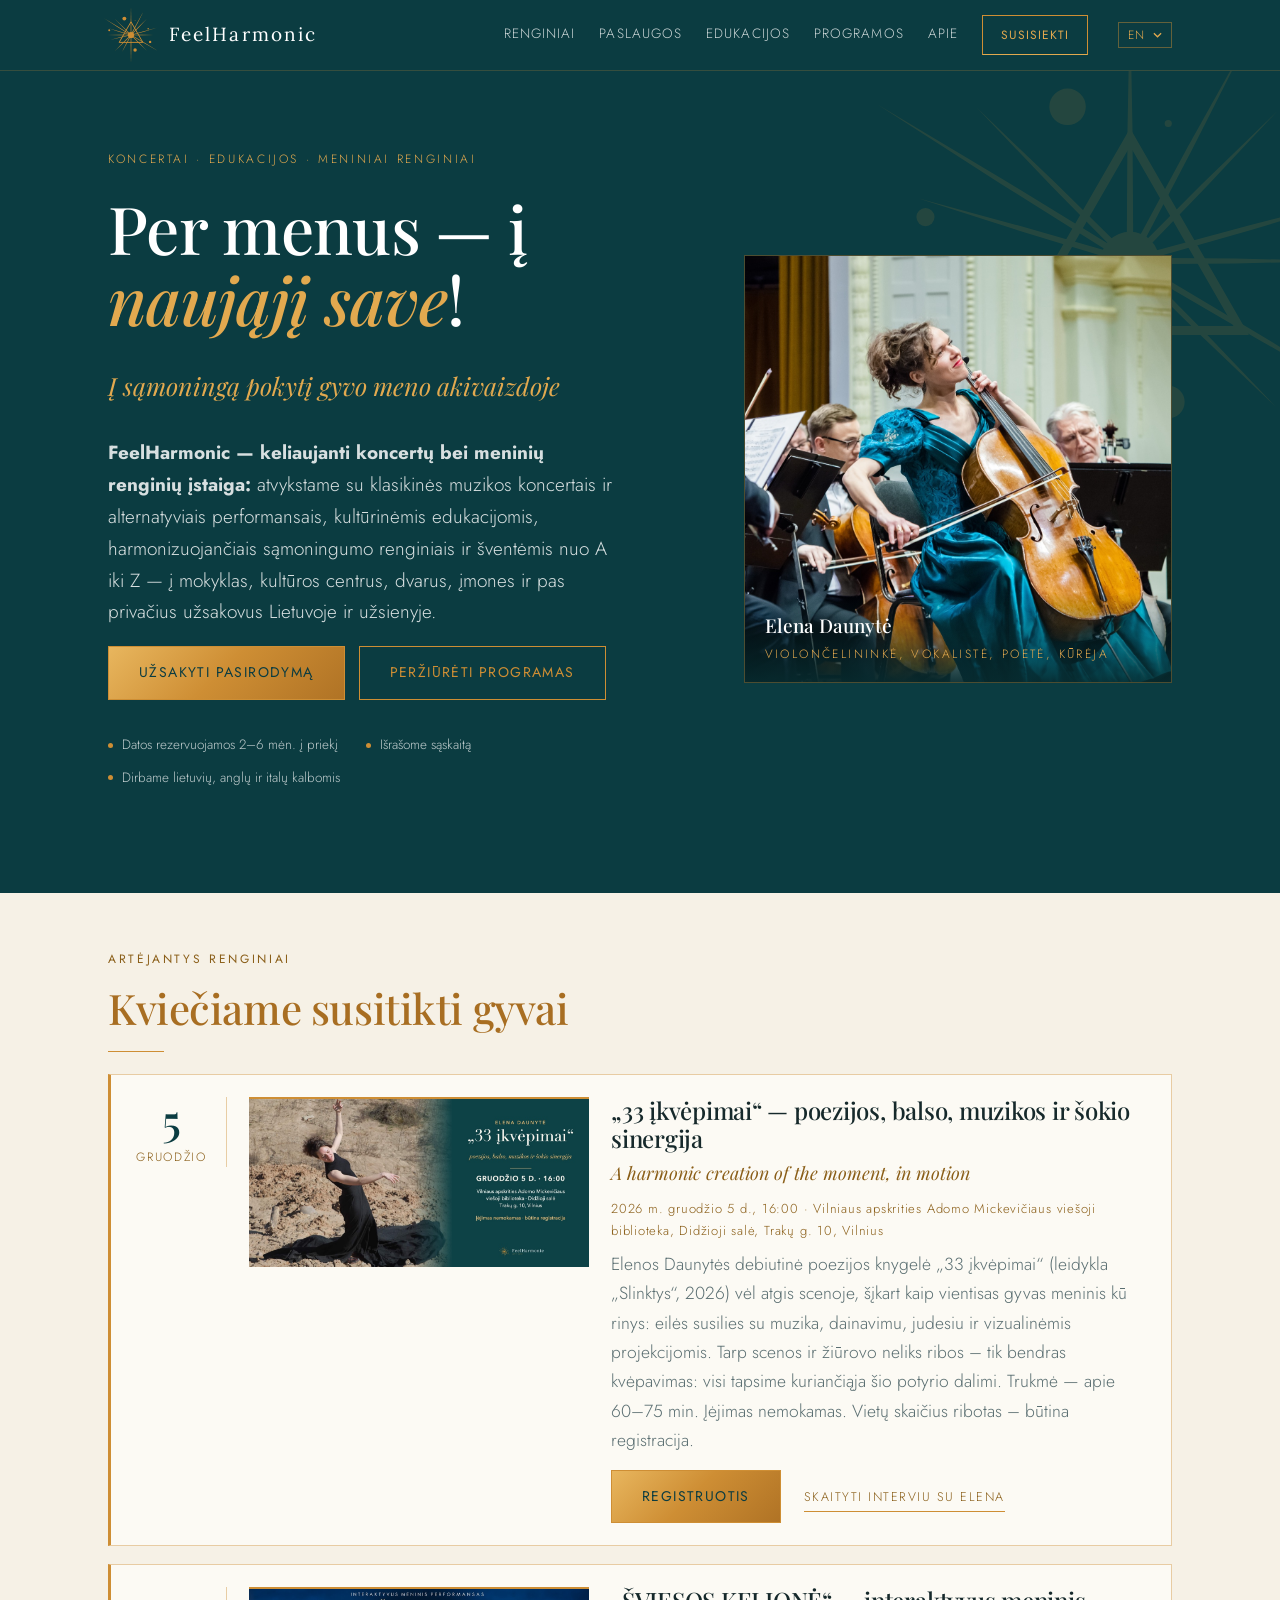
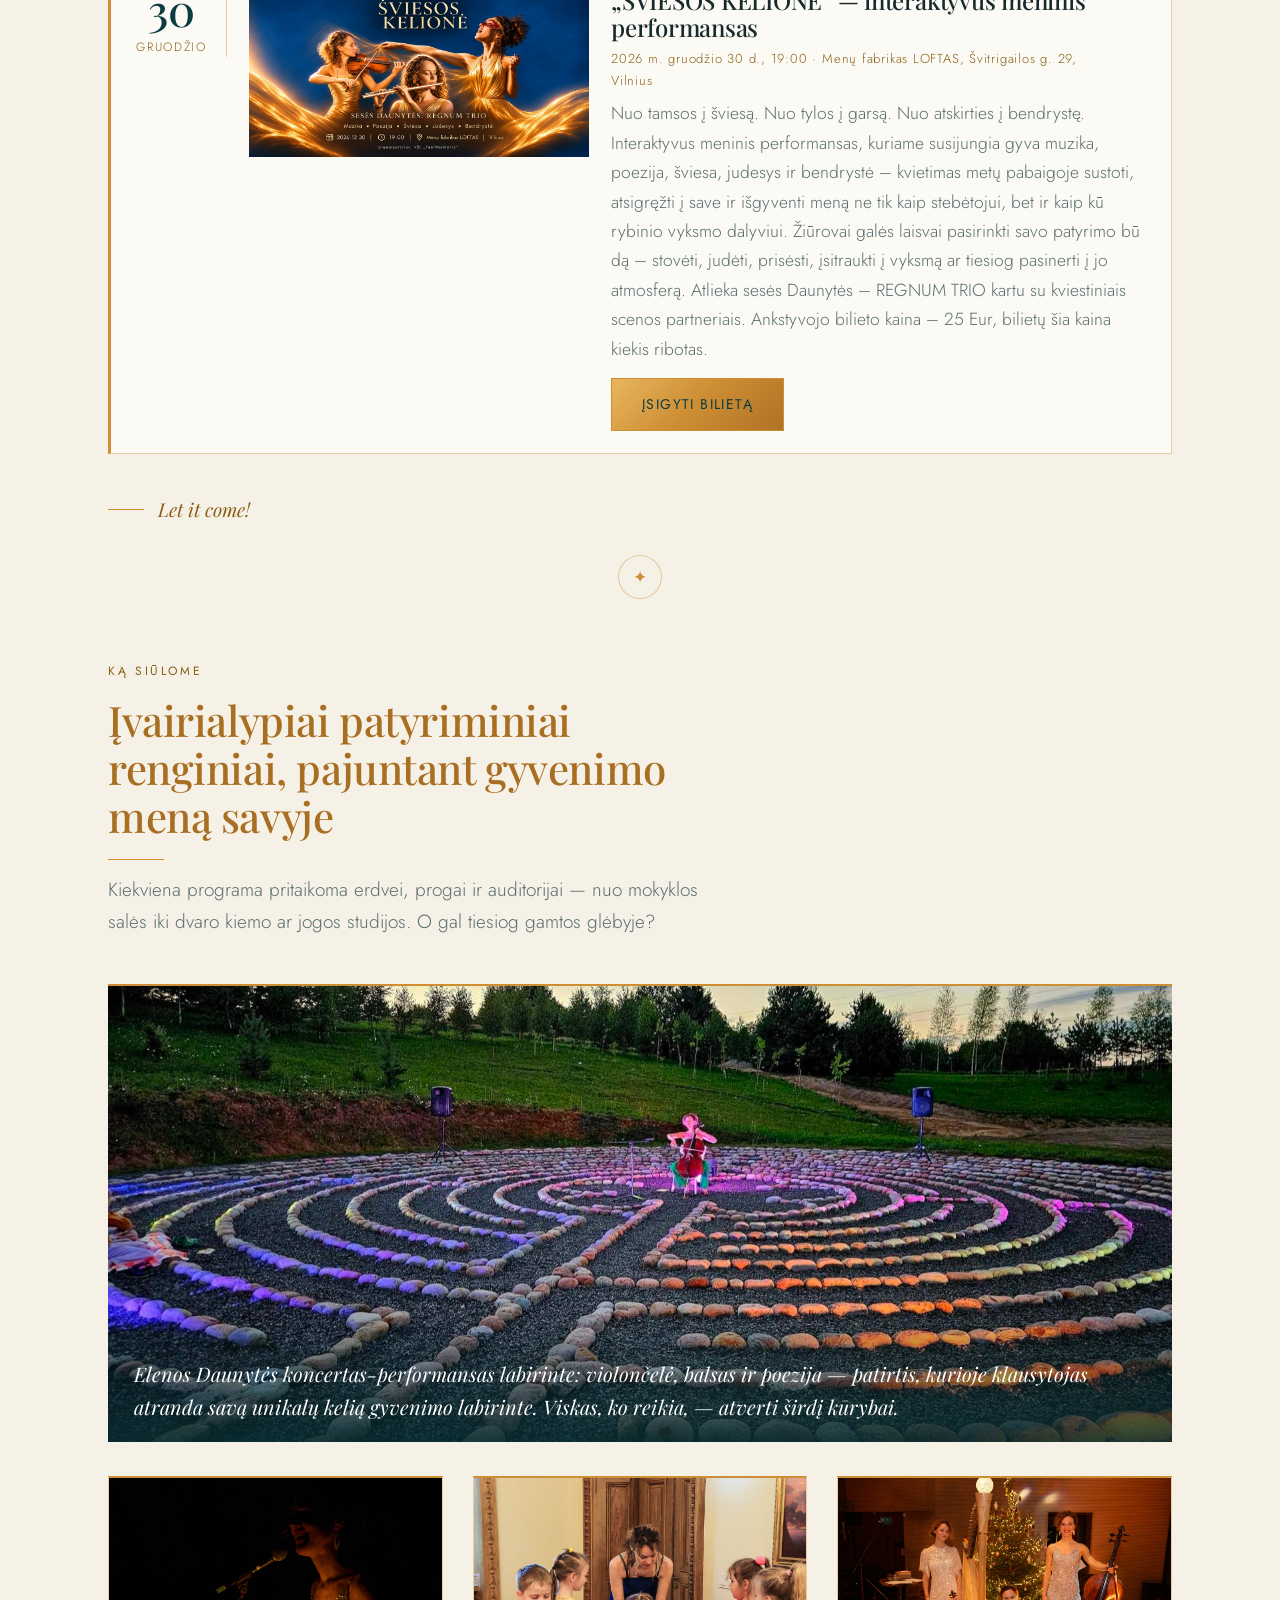
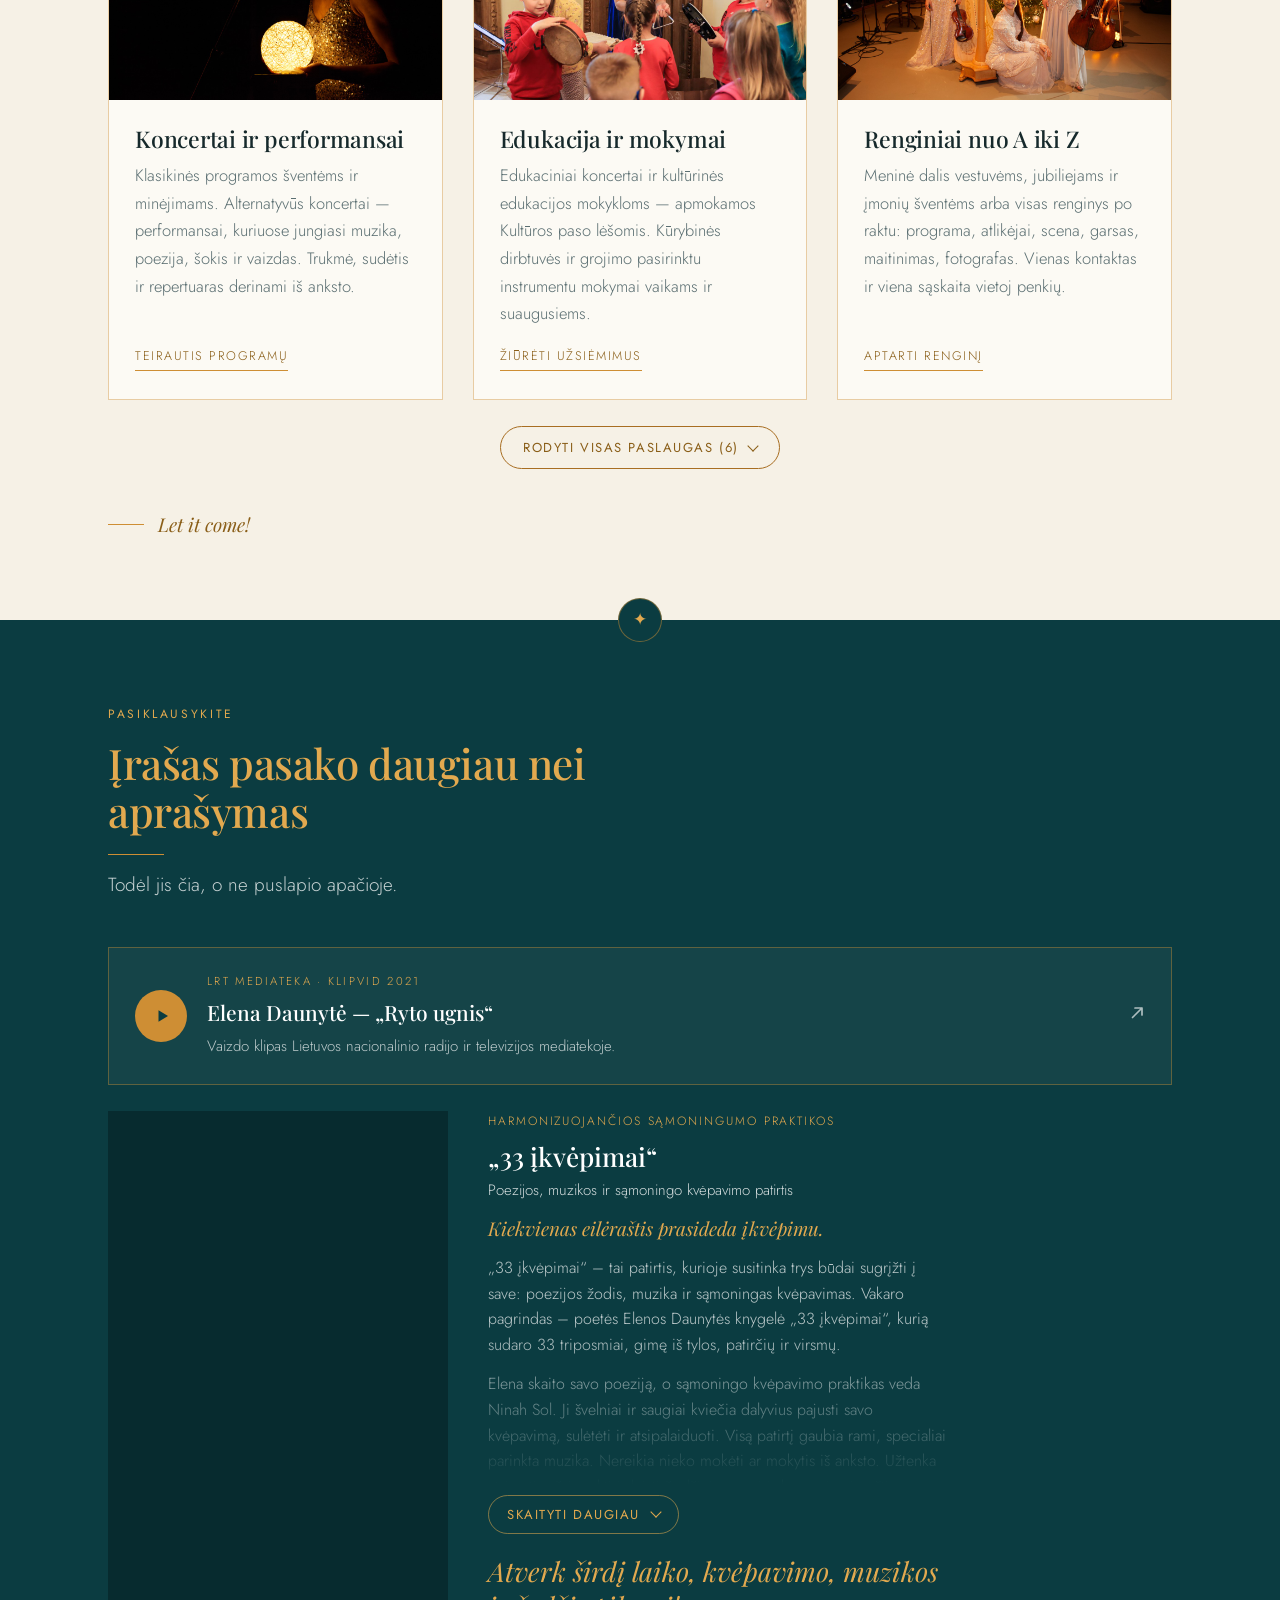
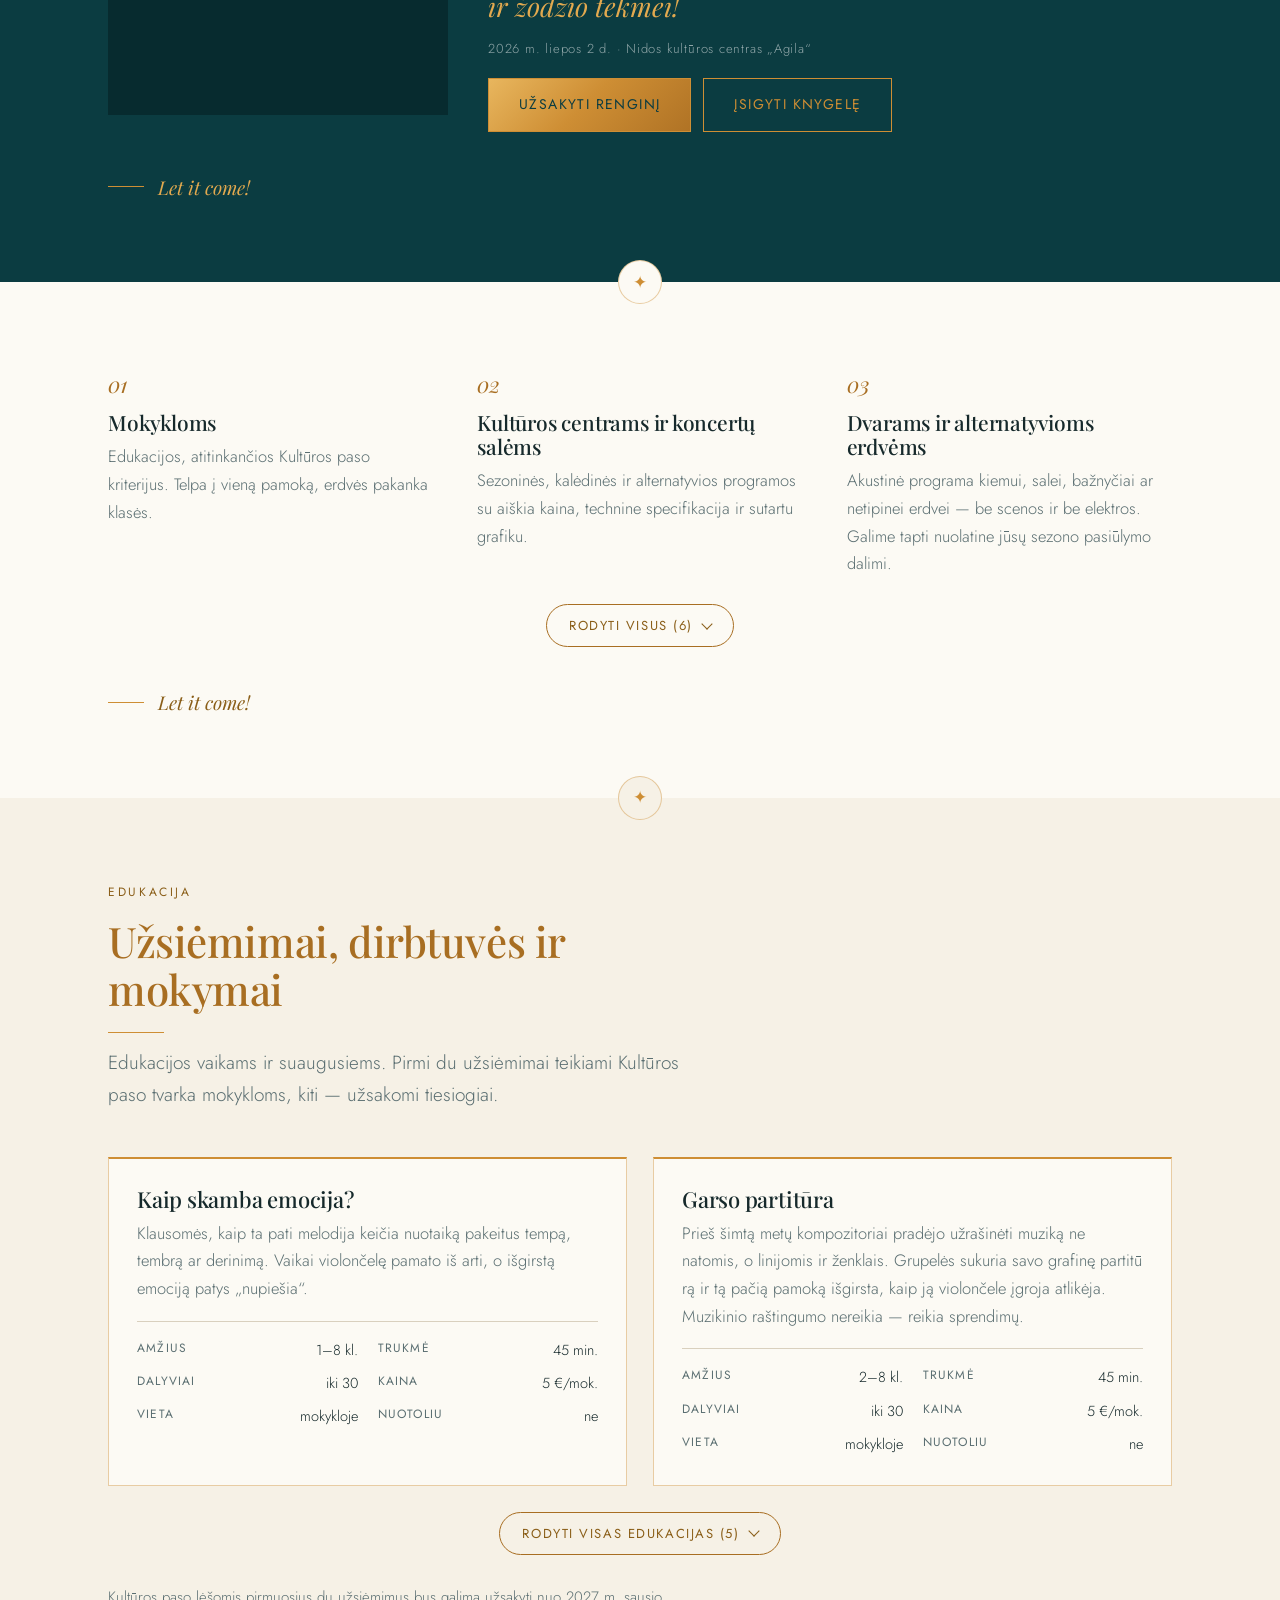
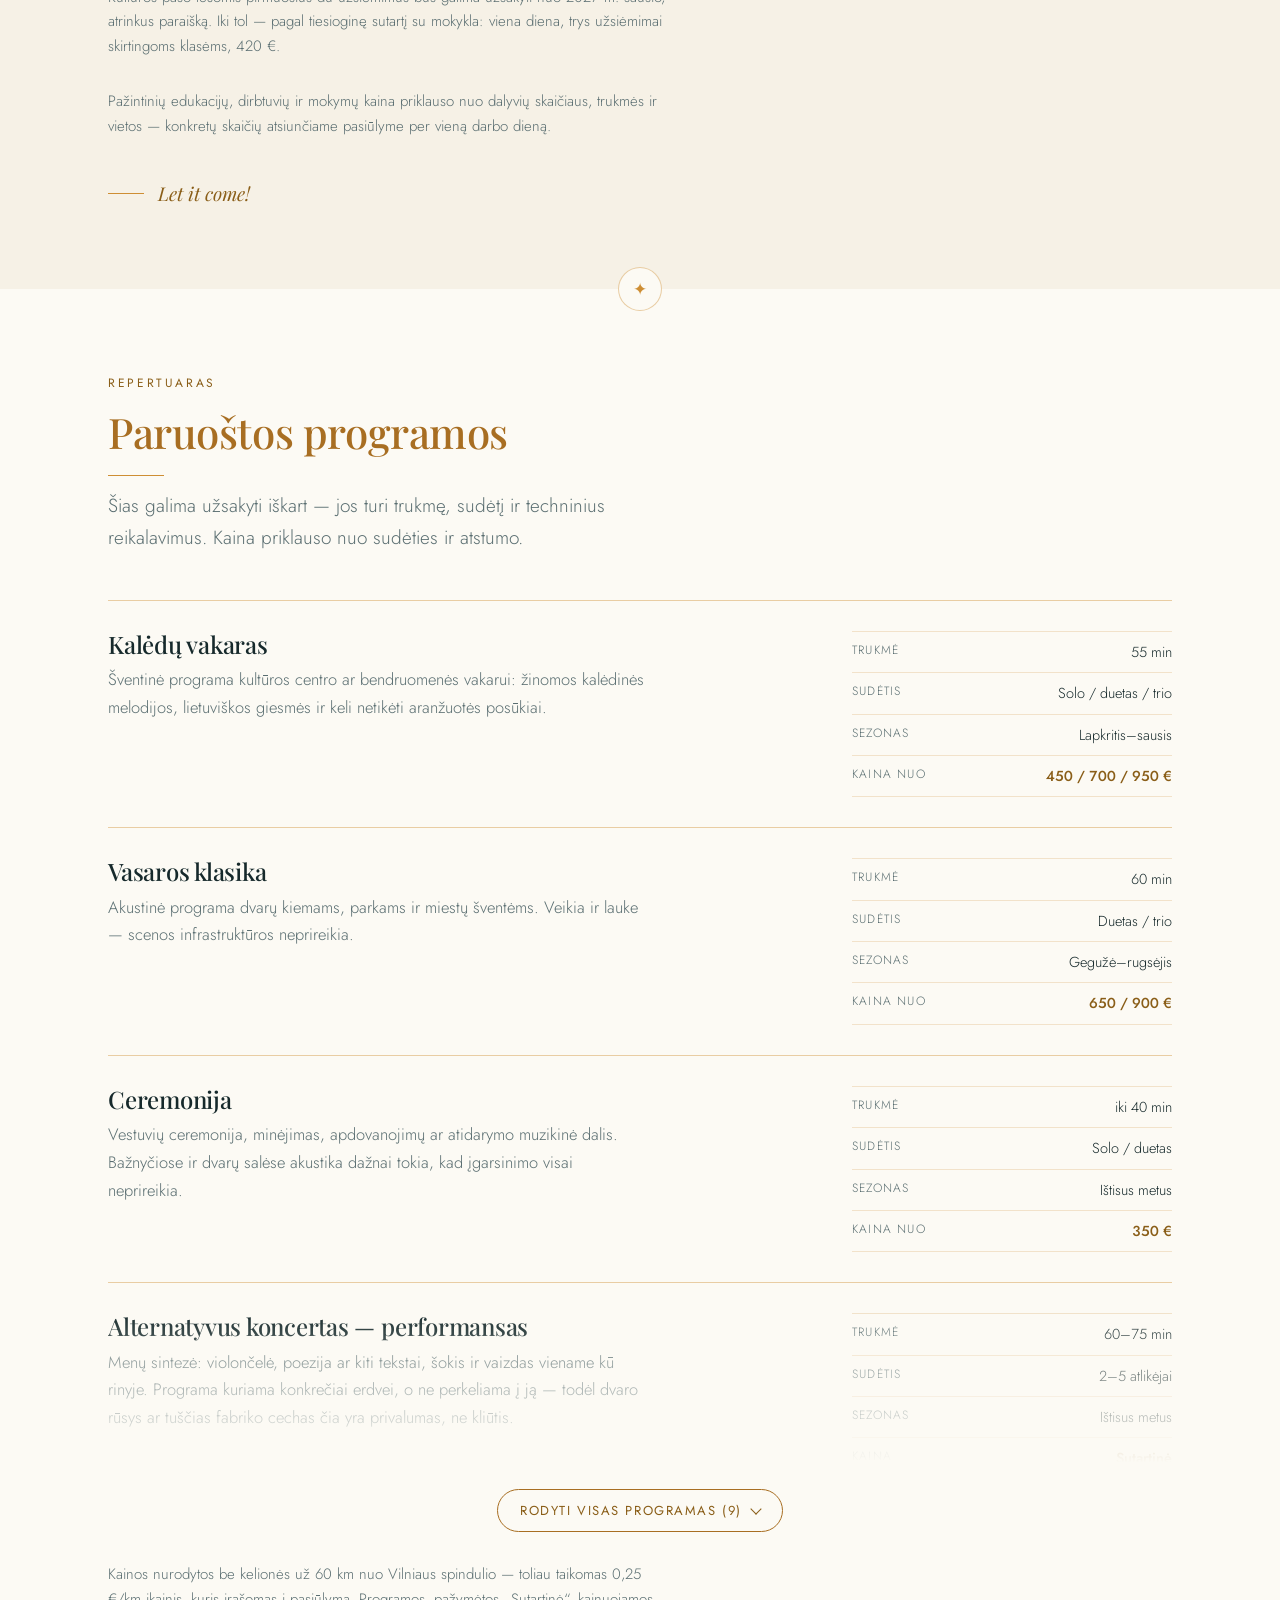
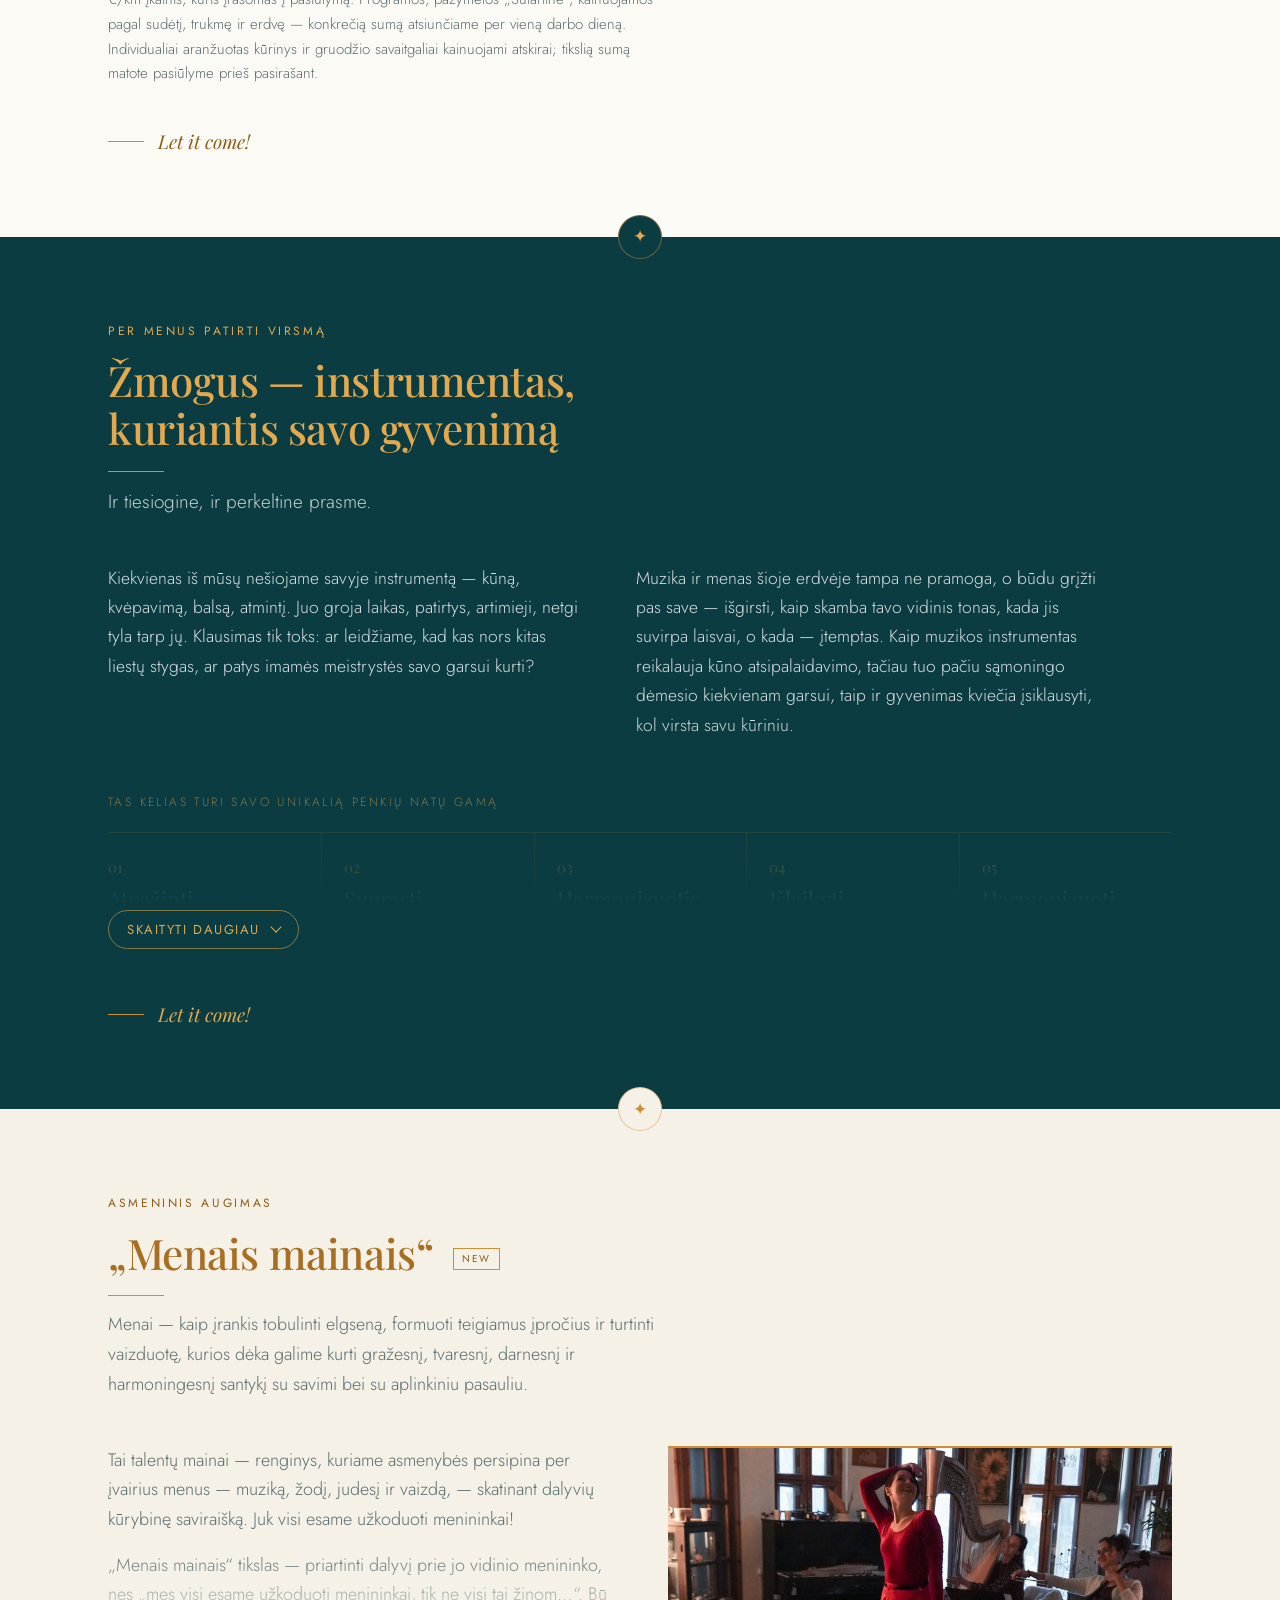
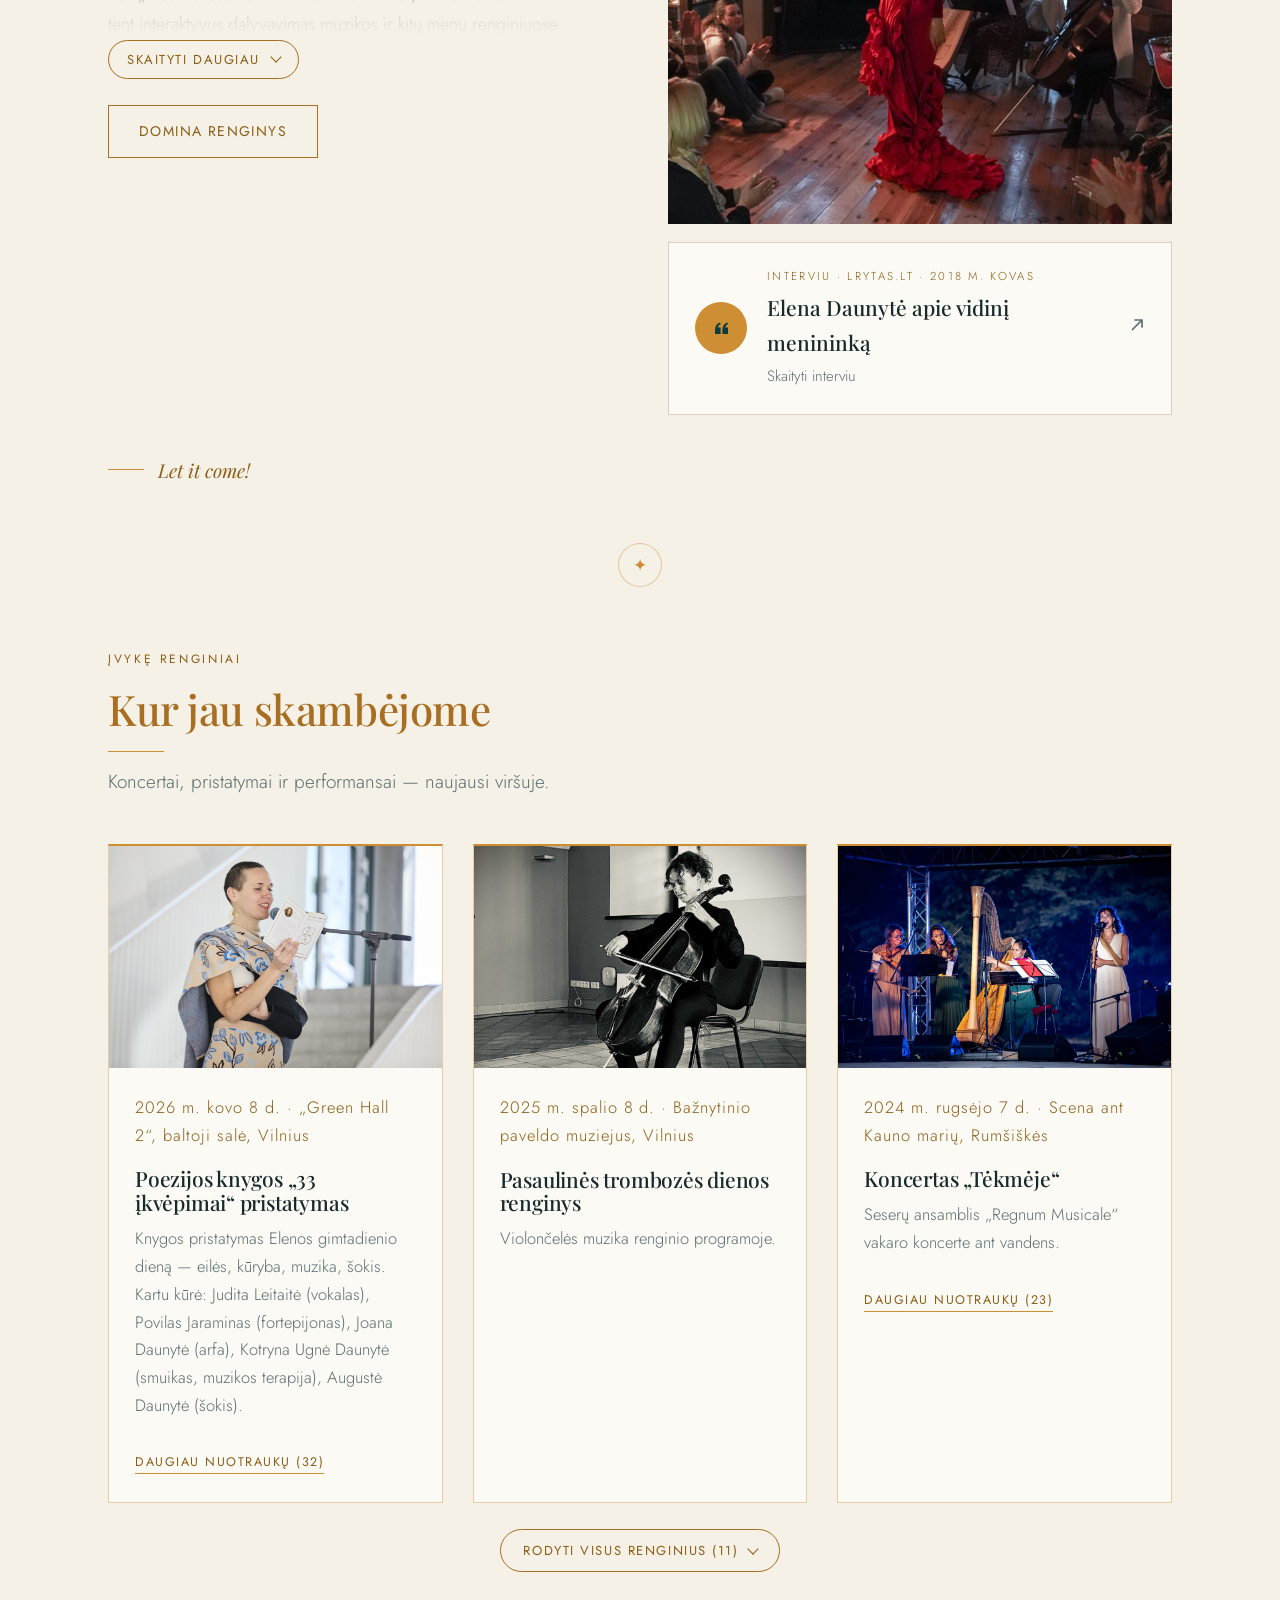
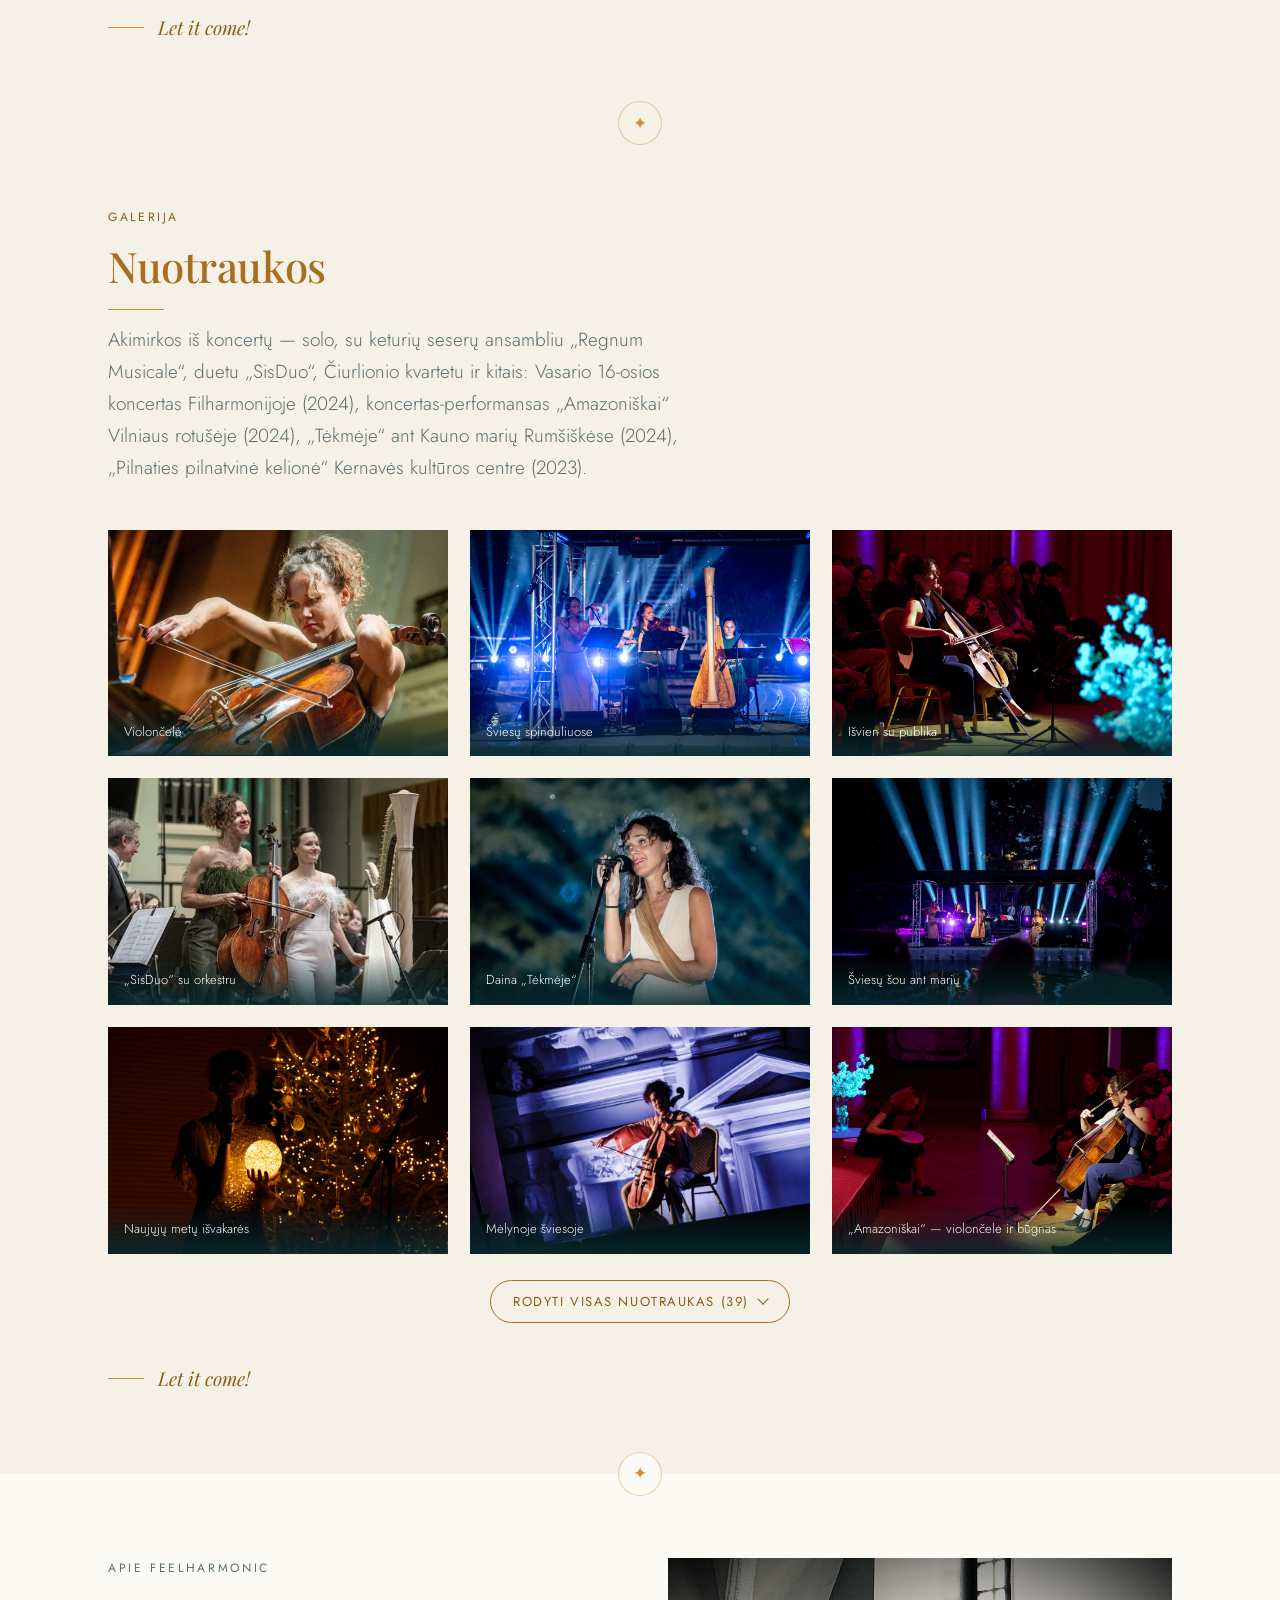
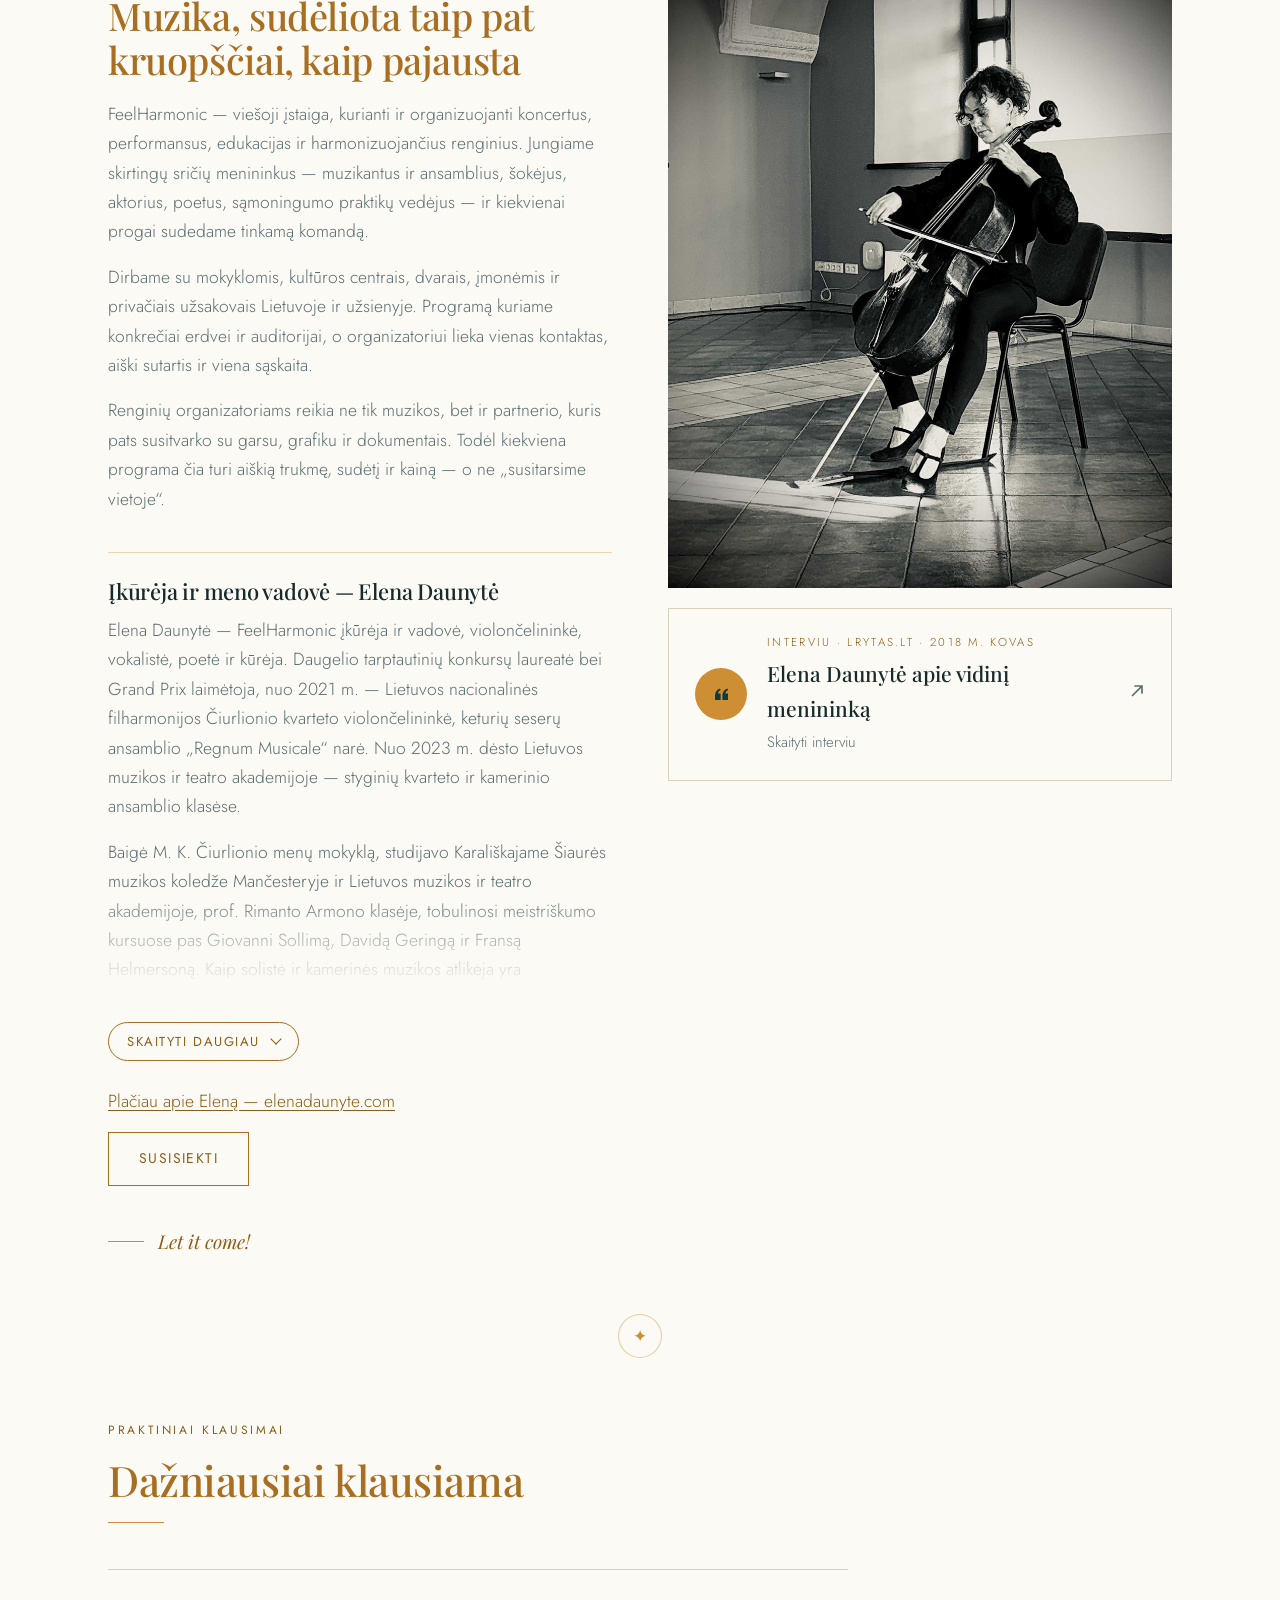
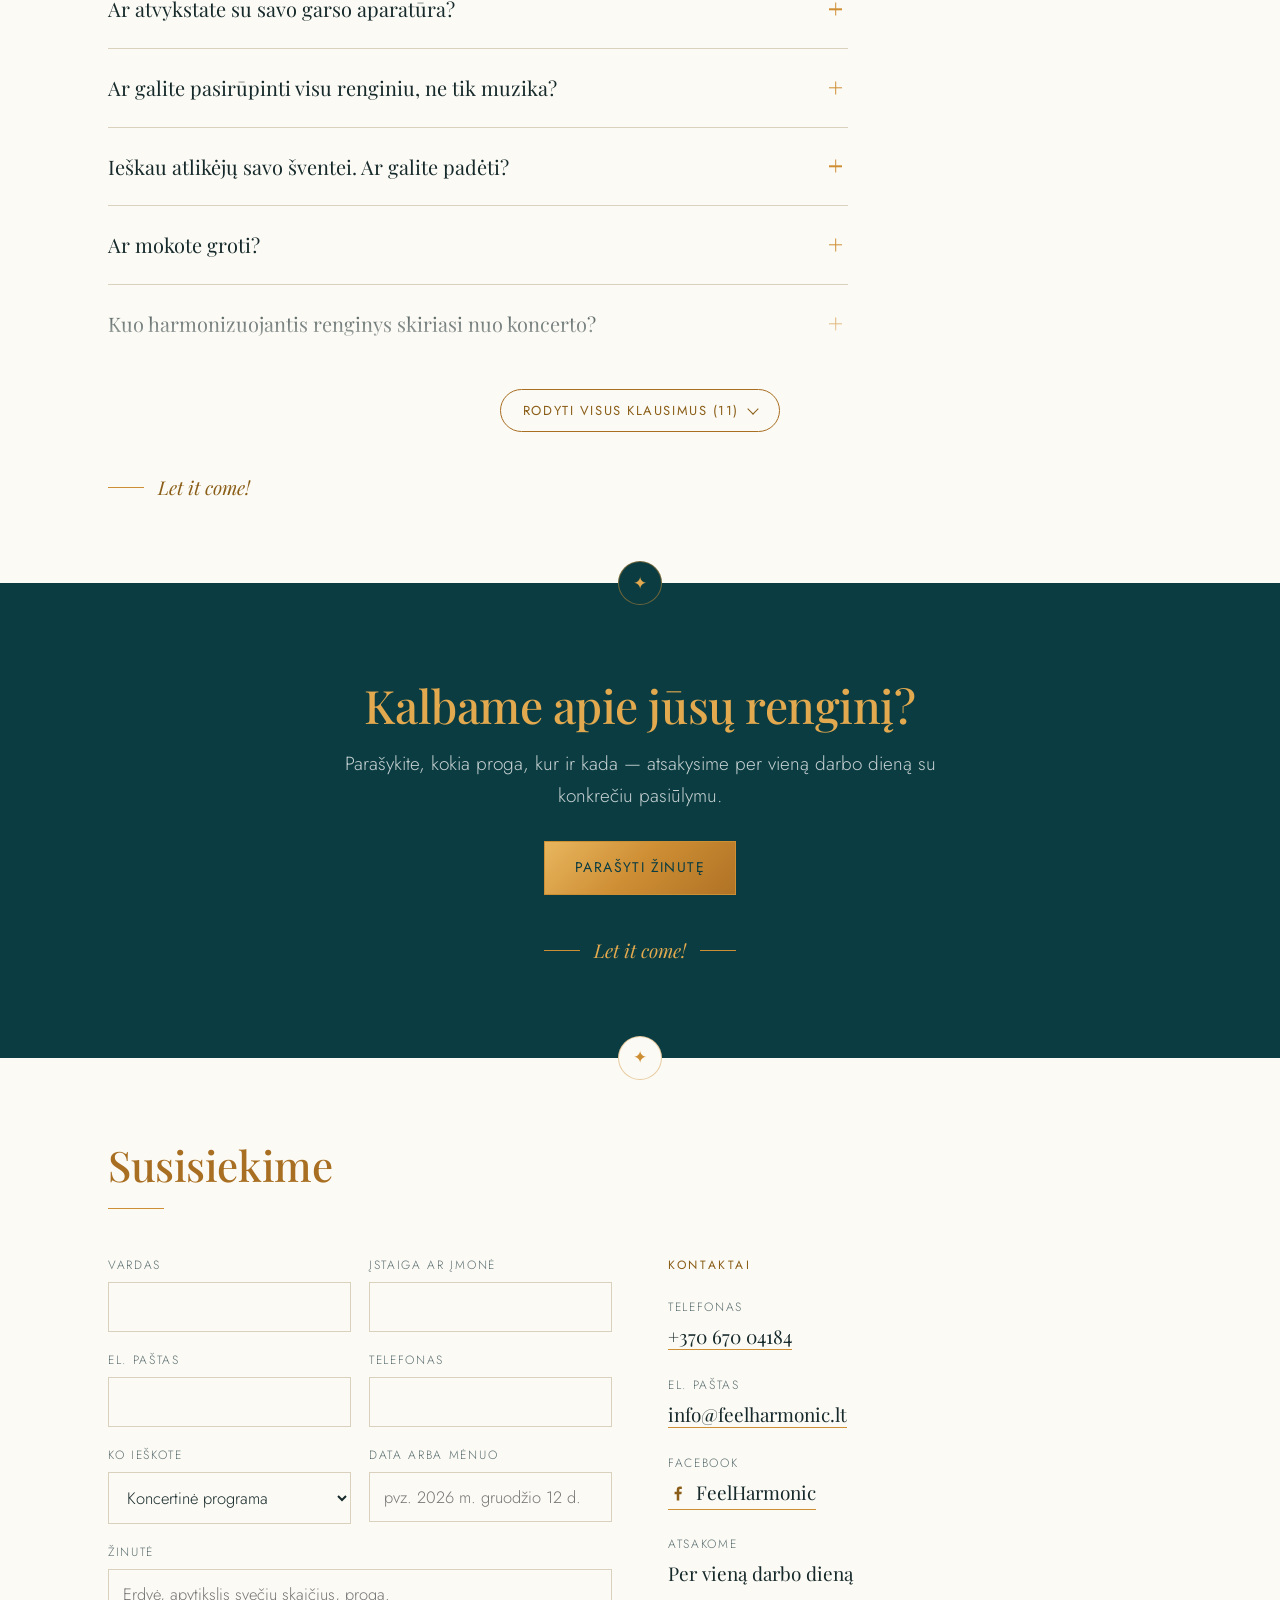
==== commit 801f4009: "Renginių plakatai vienodo pločio (viršuje, šalia pavadinimo) Co-Authored-By: Claude Opus 5.5 <norepl" ====
--- a/index.html
+++ b/index.html
@@ -28,7 +28,7 @@
 <link rel="preconnect" href="https://fonts.googleapis.com">
 <link rel="preconnect" href="https://fonts.gstatic.com" crossorigin>
 <link rel="stylesheet" href="https://fonts.googleapis.com/css2?family=Jost:ital,wght@0,300;0,400;0,500;1,400&family=Lora:wght@400&family=Montserrat:wght@400&family=Playfair+Display:ital,wght@0,500;0,700;1,500&display=swap">
-<link rel="stylesheet" href="assets/css/style.css?v=a5528266">
+<link rel="stylesheet" href="assets/css/style.css?v=dcec4c97">
 </head>
 <body>
 <a class="skip" href="#turinys">Pereiti prie turinio</a>
--- a/assets/css/style.css
+++ b/assets/css/style.css
@@ -794,9 +794,10 @@
 .ev-day span{display:block;margin-top:6px;font-size:12px;letter-spacing:.14em;text-transform:uppercase;color:var(--gold-ink)}
 .ev-tx h3{font-size:24px;margin-bottom:6px}
 /* artėjančio renginio plakatas */
-.ev-up.has-img{grid-template-columns:92px minmax(240px,360px) 1fr}
+.ev-up.has-img{grid-template-columns:92px 340px 1fr}
 .ev-poster{aspect-ratio:2/1;border-top:2px solid var(--gold);cursor:zoom-in}
-@media(max-width:900px){.ev-up.has-img{grid-template-columns:92px 1fr}.ev-up.has-img .ev-poster{grid-column:2}.ev-up.has-img .ev-tx{grid-column:2}}
+@media(max-width:1100px){.ev-up.has-img{grid-template-columns:92px 280px 1fr}}
+@media(max-width:900px){.ev-up.has-img{grid-template-columns:92px 1fr}.ev-up.has-img .ev-poster{grid-column:2;align-self:start}.ev-up.has-img .ev-tx{grid-column:2}}
 .ev-tx p{color:var(--muted);max-width:62ch}
 .ev-tx .btn{margin-top:14px}
 .ev-meta{font-size:13px;letter-spacing:.06em;color:var(--gold-ink)!important;margin:0 0 8px}
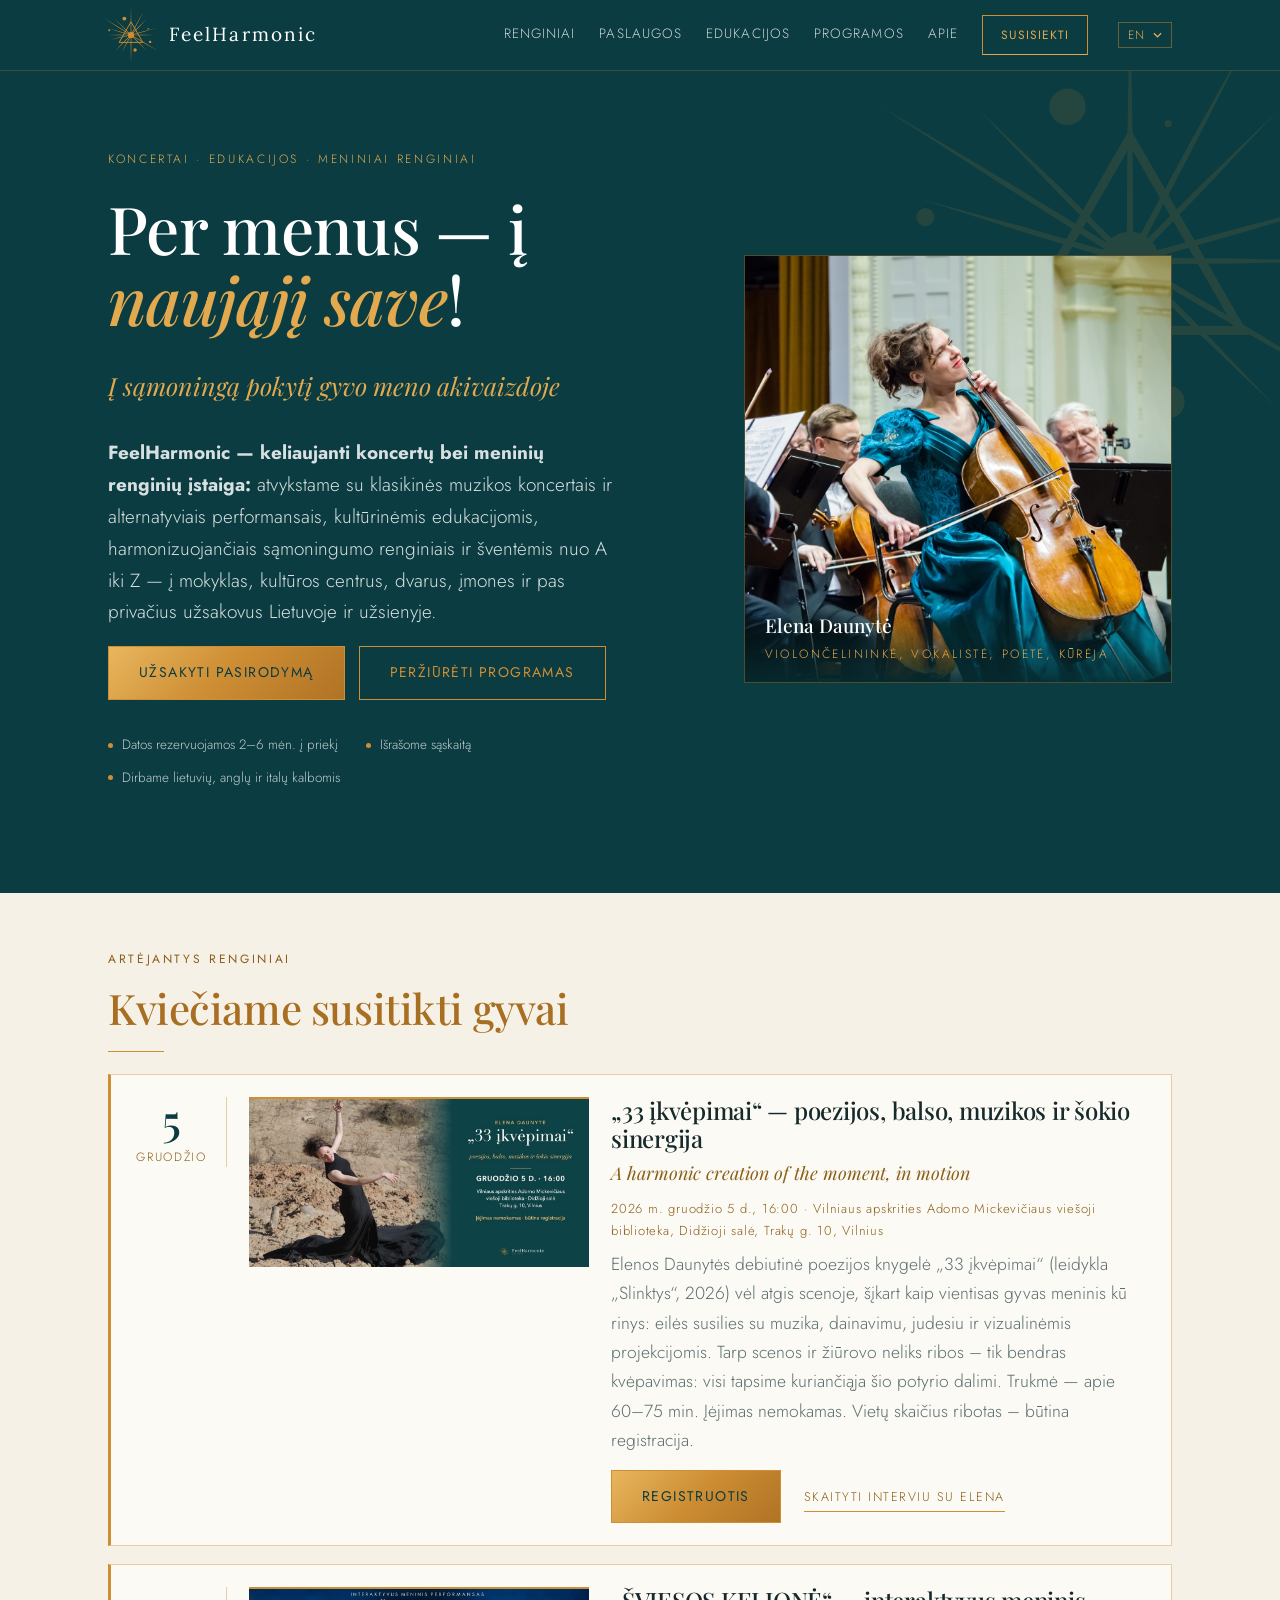
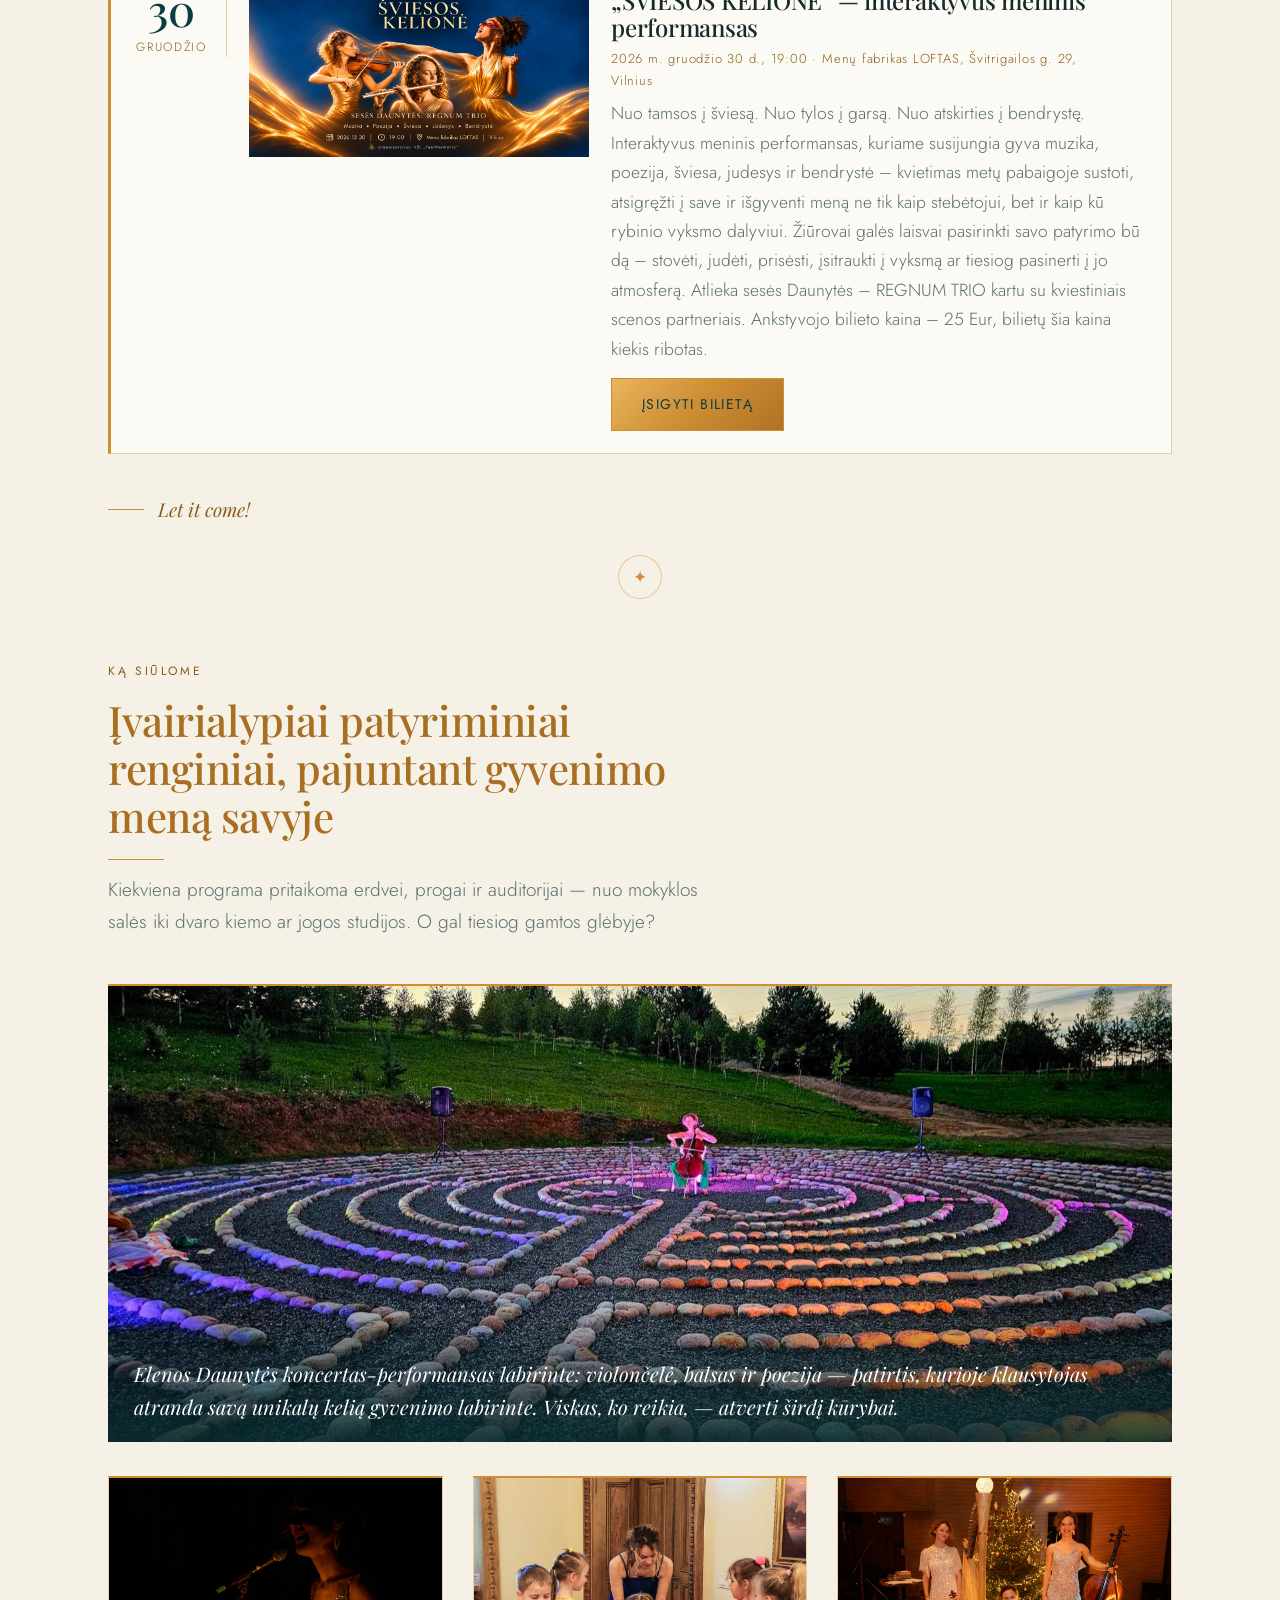
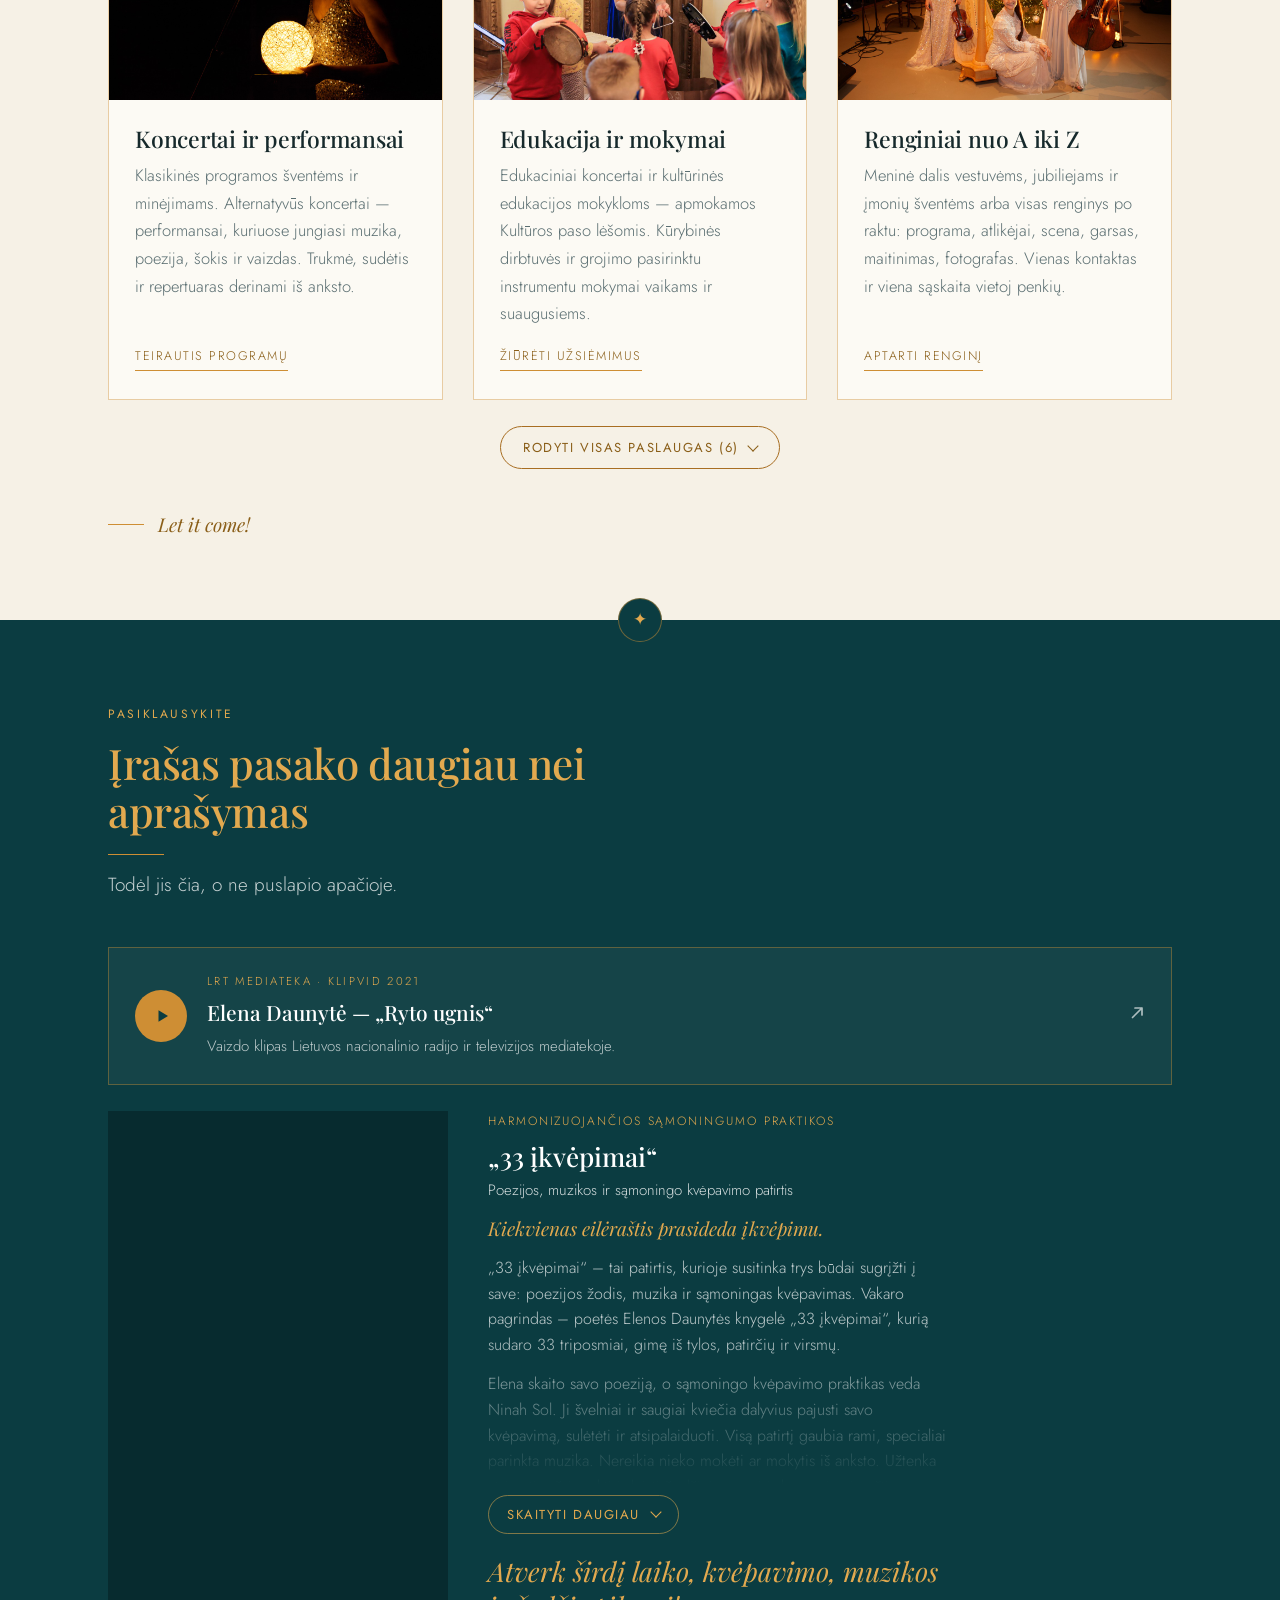
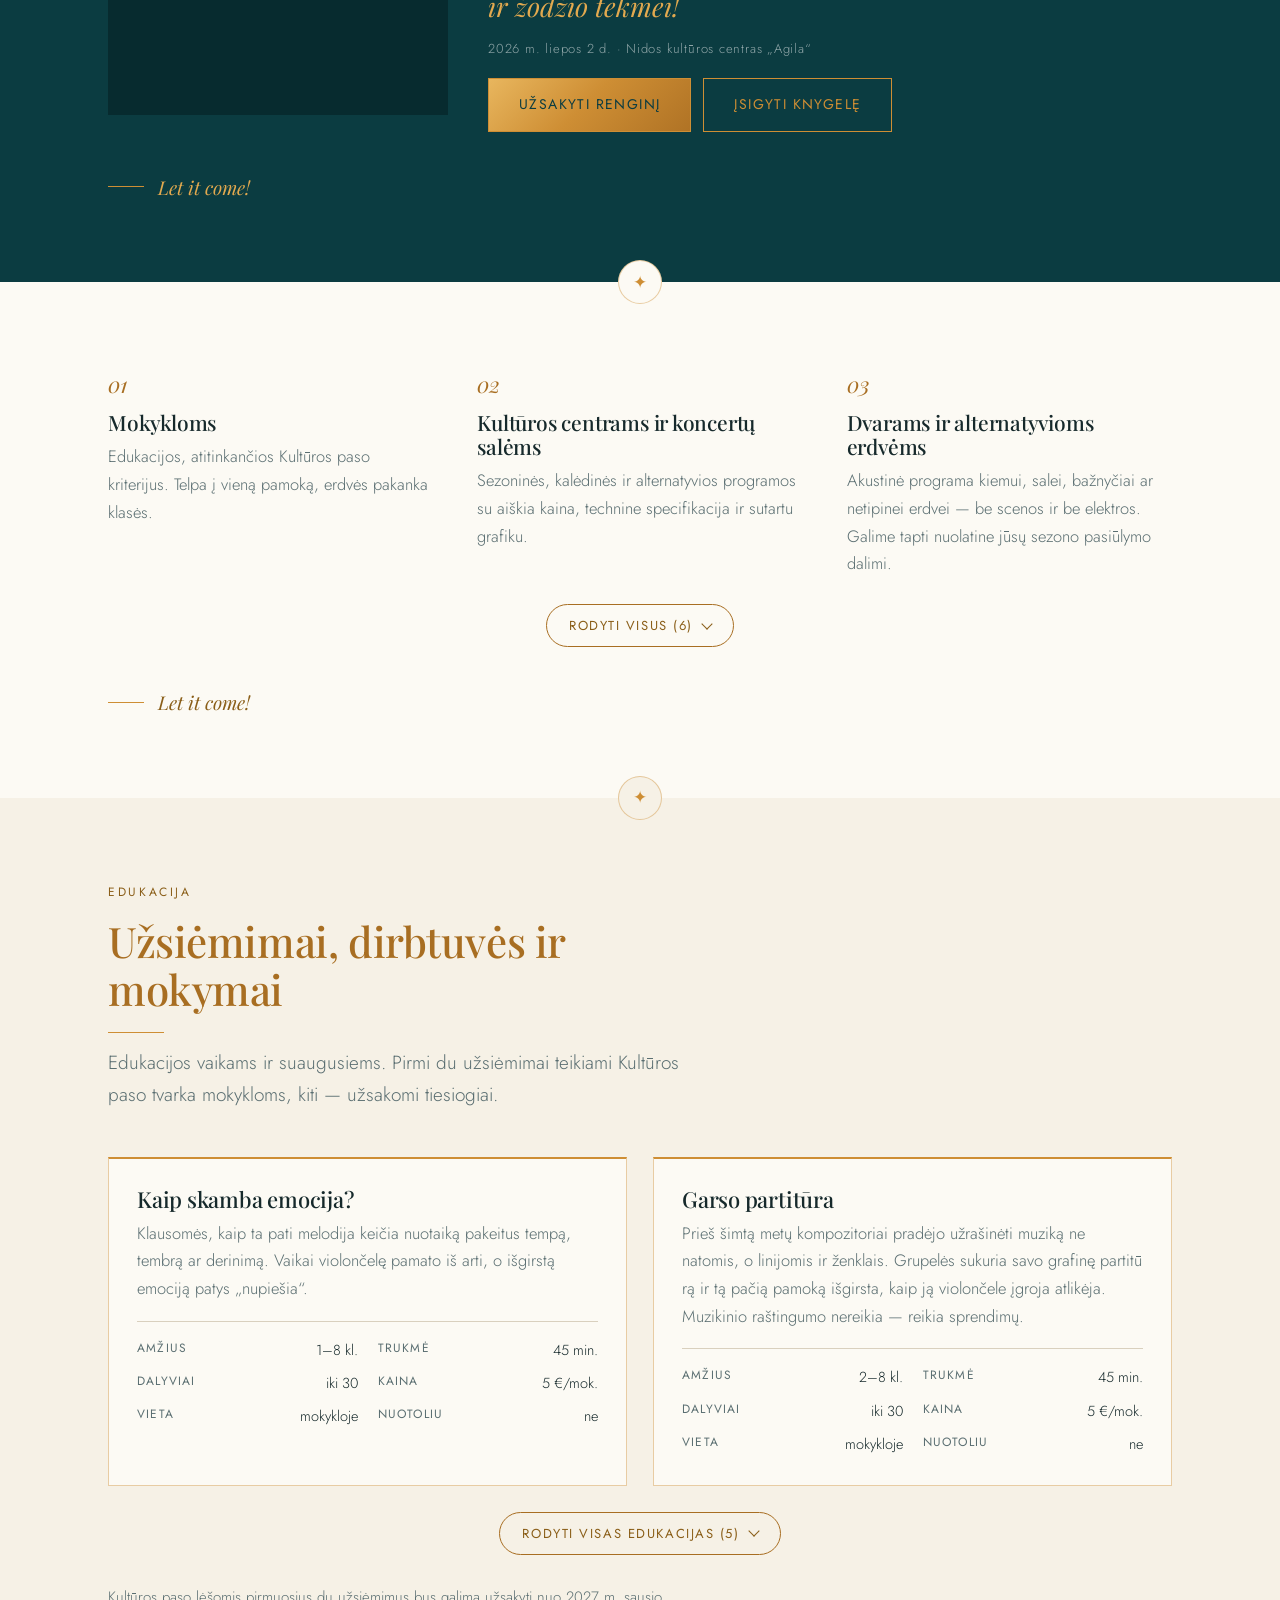
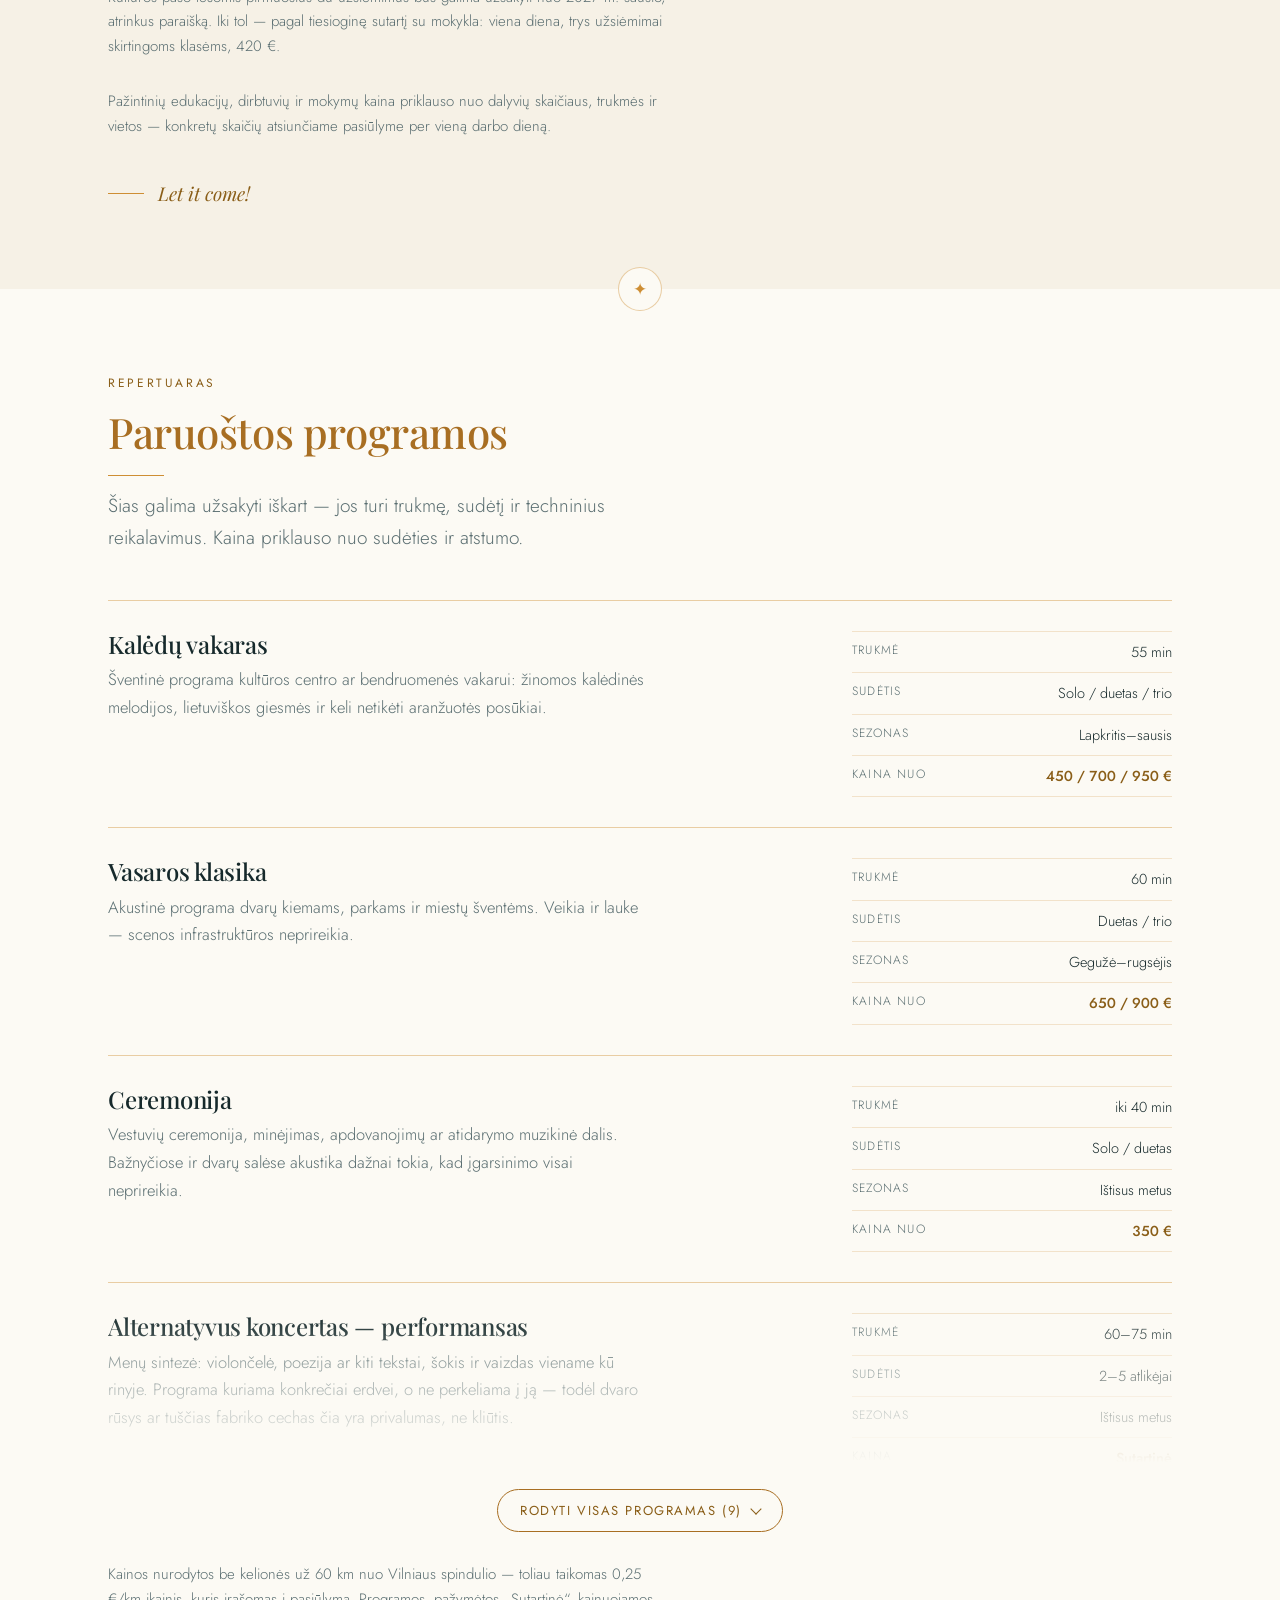
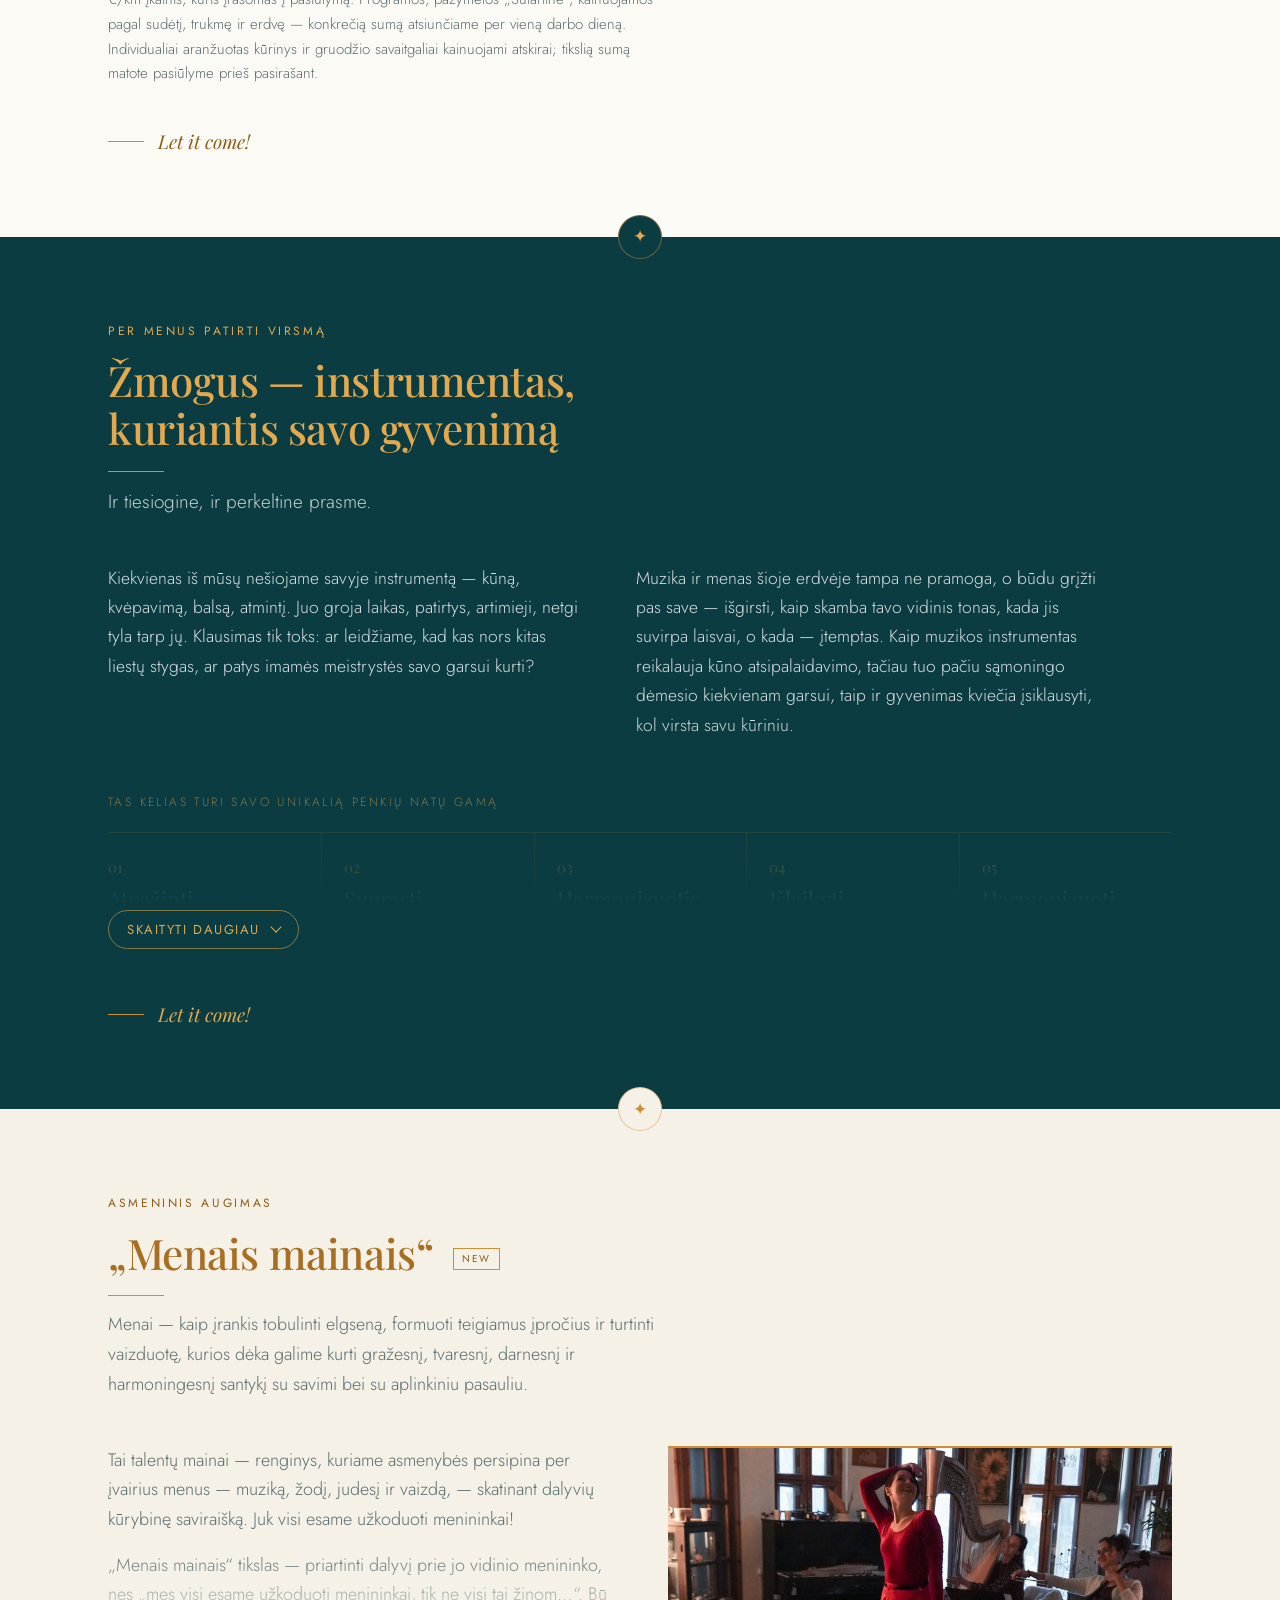
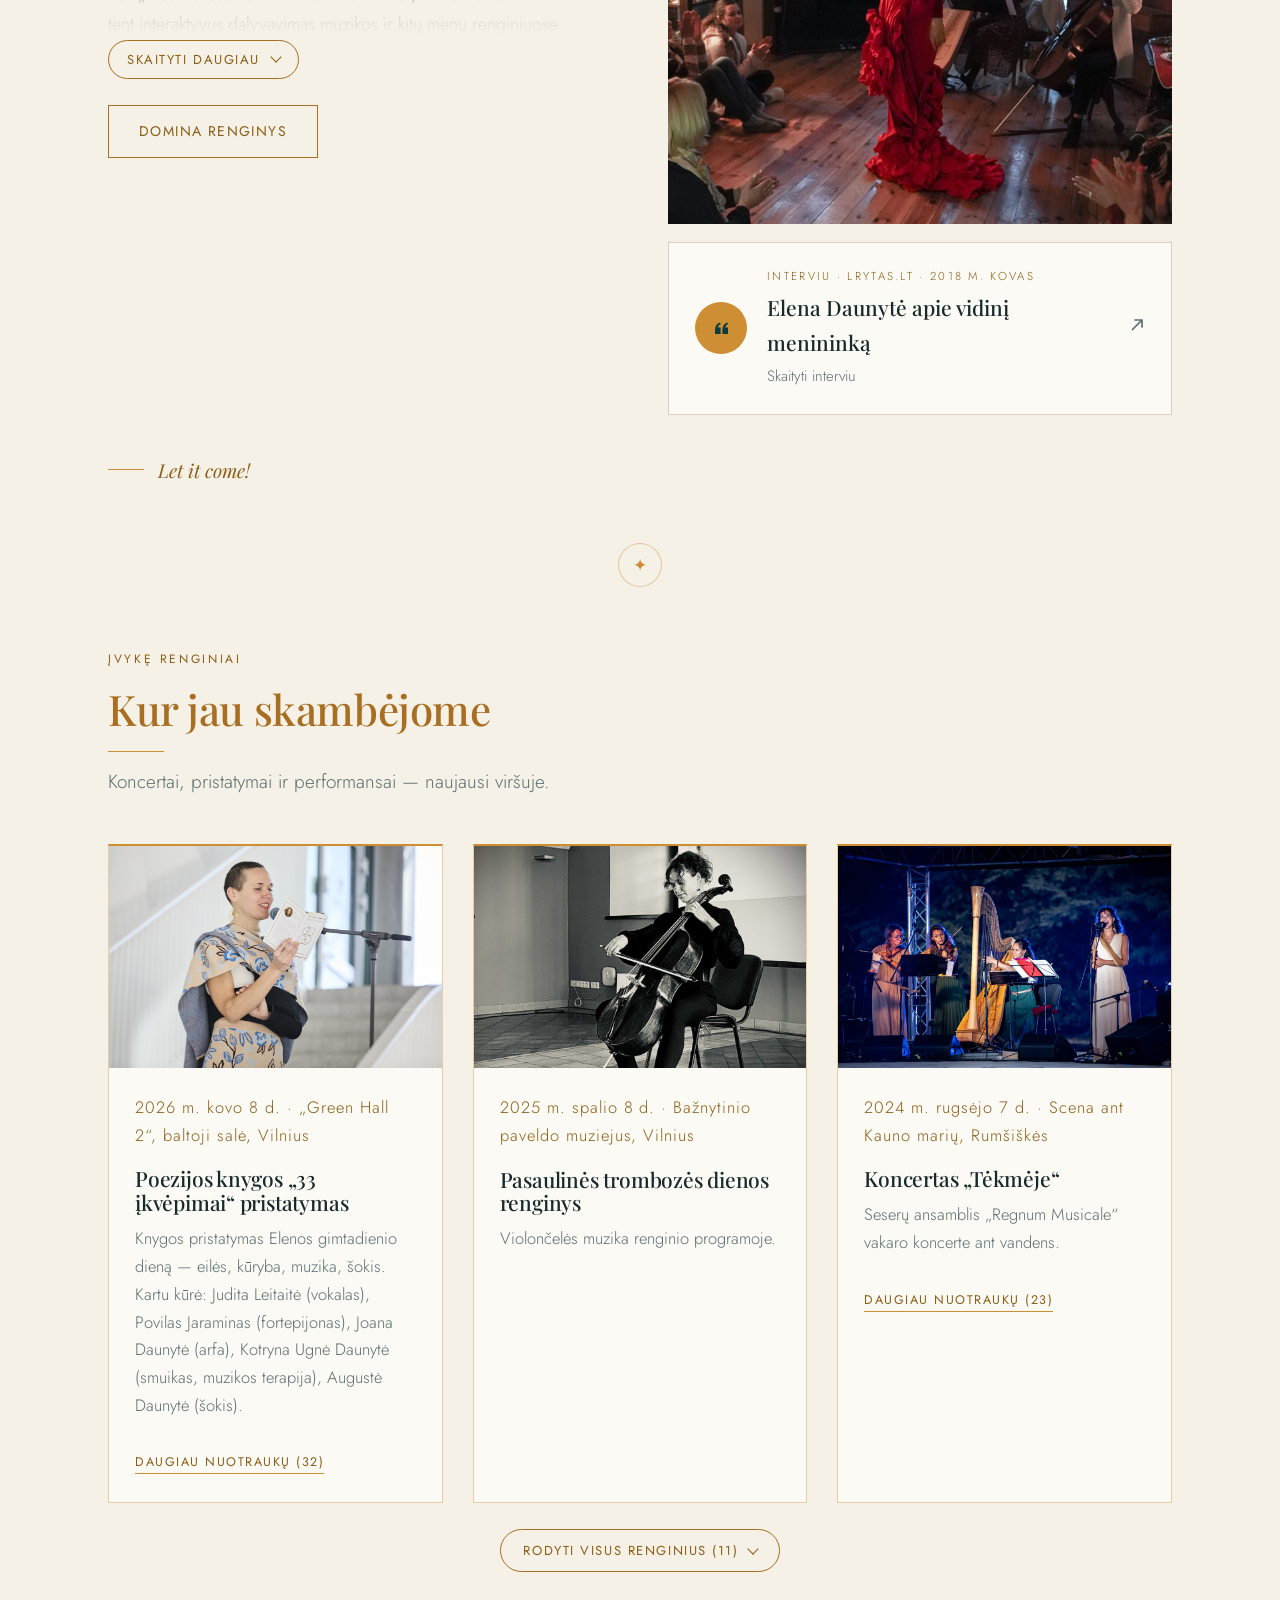
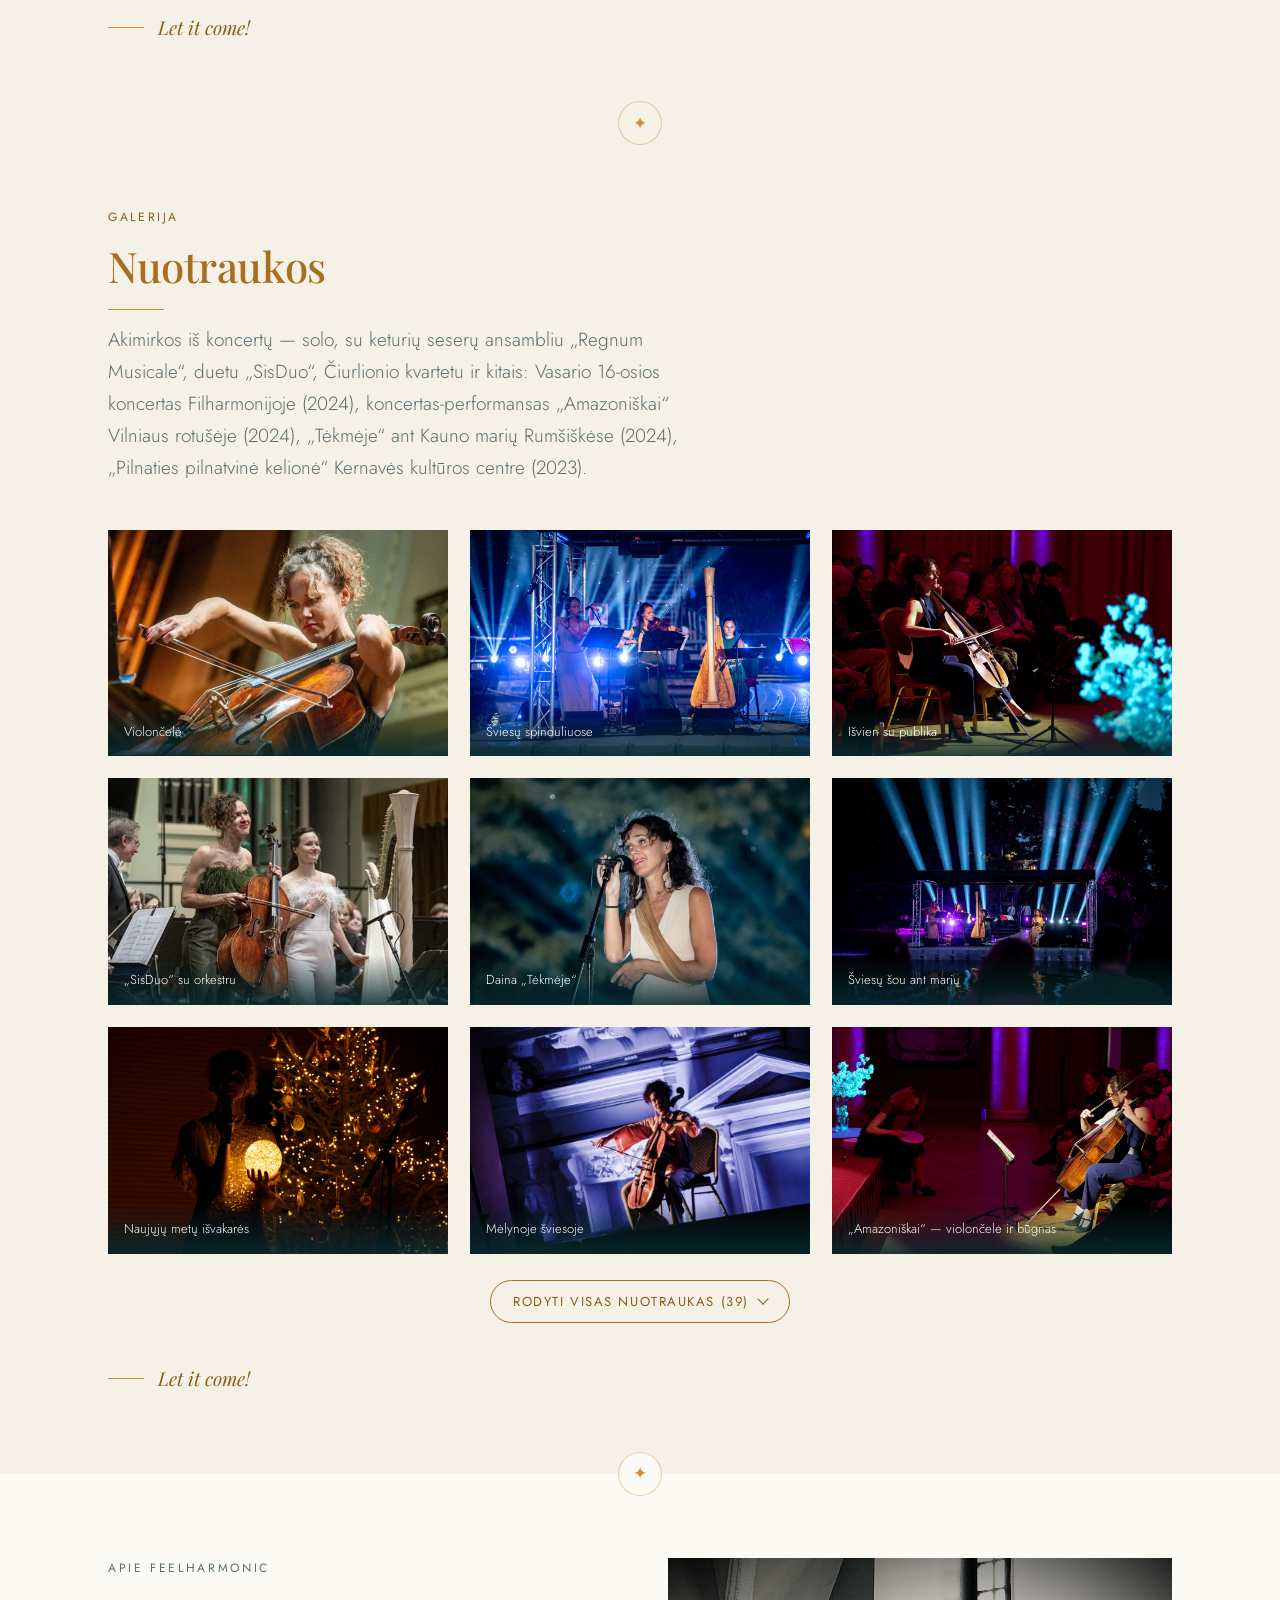
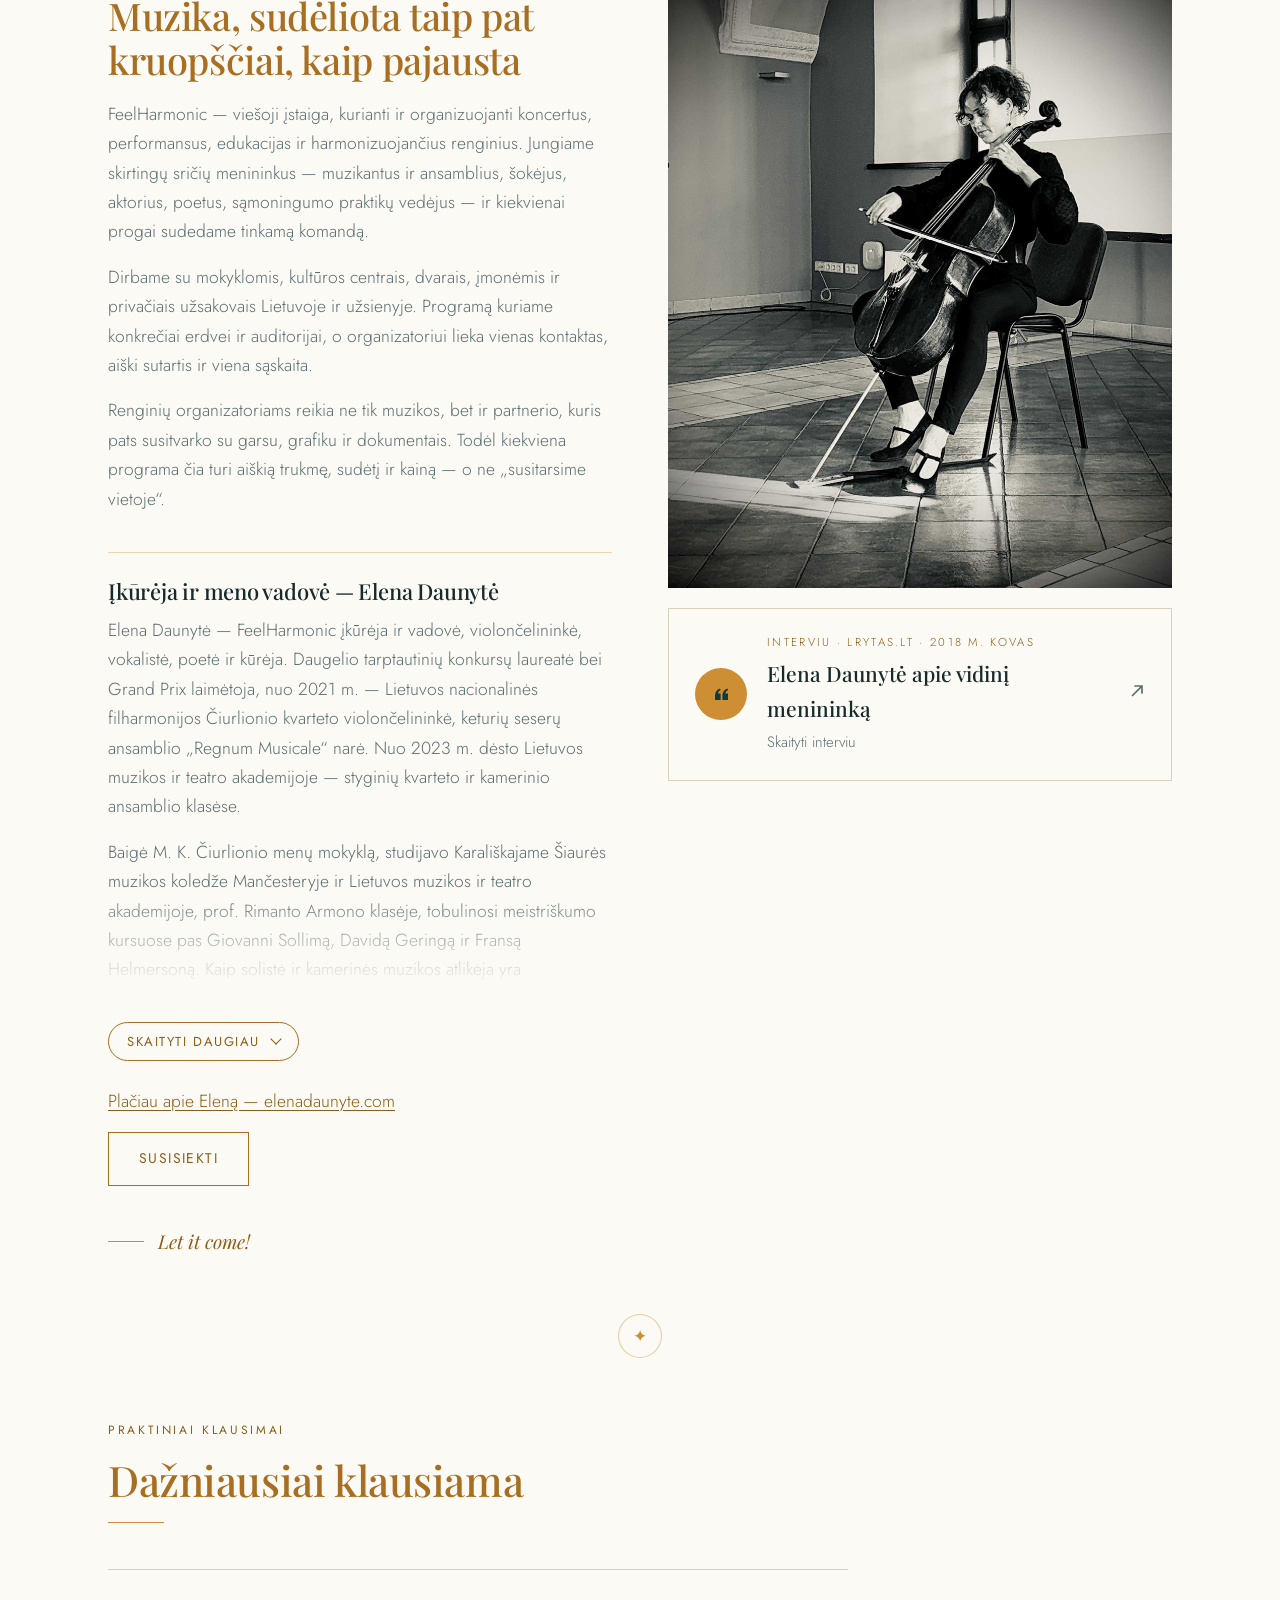
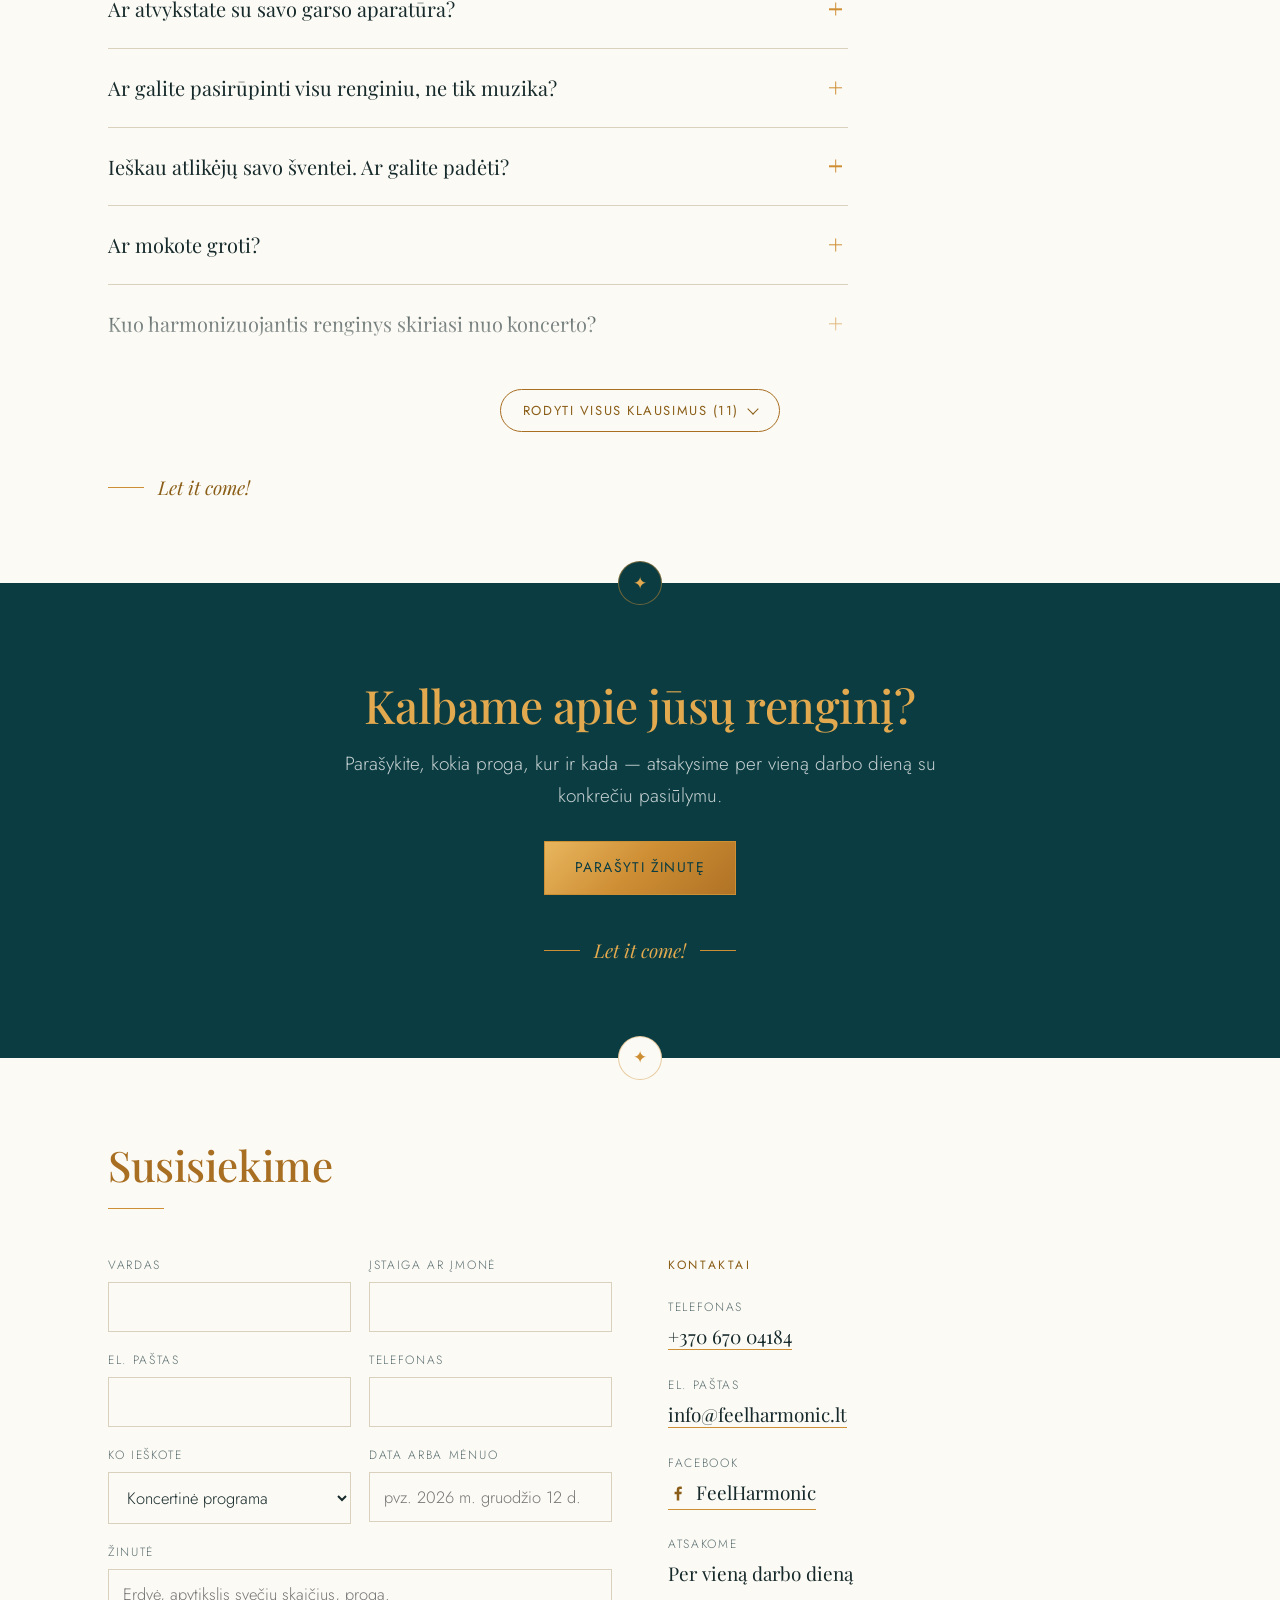
==== commit 5d28c7a9: "Kernavės nuotraukos: Kotryna Ugnė su šviečiančiu rutuliu, publikos nuotrauka trečia; peržiūroje apra" ====
--- a/index.html
+++ b/index.html
@@ -220,7 +220,7 @@
       <article class="card">
         <figure class="shot" data-photo>
         <svg class="ph-empty" viewBox="0 0 100 100" aria-hidden="true"><use href="#mark"/></svg>
-        <img src="assets/img/paslauga-koncertai.jpg" alt="Elena Daunytė dainuoja tamsoje, rankose laikydama šviečiantį rutulį" data-optional data-lb-set="assets/img/paslauga-interaktyvu.jpg|assets/img/paslauga-koncertai.jpg|assets/img/paslauga-renginiai.jpg|assets/img/galerija-11.jpg|assets/img/galerija-12.jpg|assets/img/galerija-2.jpg|assets/img/galerija-4.jpg|assets/img/galerija-7.jpg|assets/img/galerija-9.jpg|assets/img/renginiai/kernave-2023/01.jpg|assets/img/renginiai/kernave-2023/02.jpg|assets/img/renginiai/kernave-2023/03.jpg|assets/img/renginiai/kernave-2023/04.jpg|assets/img/renginiai/kernave-2023/05.jpg|assets/img/renginiai/kernave-2023/06.jpg|assets/img/renginiai/kernave-2023/07.jpg|assets/img/renginiai/kernave-2023/08.jpg|assets/img/renginiai/kernave-2023/09.jpg|assets/img/renginiai/kernave-2023/10.jpg|assets/img/renginiai/kernave-2023/11.jpg|assets/img/renginiai/kernave-2023/12.jpg|assets/img/renginiai/kernave-2023/13.jpg" data-lb-set-meta="Interaktyvus koncertas „Pilnaties pilnatvinė kelionė“ · Kernavės kultūros centras · Nuotr. Laurynas Meškutavičius · 2023 m. gruodžio 31 d.|Interaktyvus koncertas „Pilnaties pilnatvinė kelionė“ · Kernavės kultūros centras · Nuotr. Laurynas Meškutavičius · 2023 m. gruodžio 31 d.|Interaktyvus koncertas „Pilnaties pilnatvinė kelionė“ · Kernavės kultūros centras · Nuotr. Laurynas Meškutavičius · 2023 m. gruodžio 31 d.|Interaktyvus koncertas „Pilnaties pilnatvinė kelionė“ · Kernavės kultūros centras · Nuotr. Laurynas Meškutavičius · 2023 m. gruodžio 31 d.|Interaktyvus koncertas „Pilnaties pilnatvinė kelionė“ · Kernavės kultūros centras · Nuotr. Laurynas Meškutavičius · 2023 m. gruodžio 31 d.|Interaktyvus koncertas „Pilnaties pilnatvinė kelionė“ · Kernavės kultūros centras · Nuotr. Laurynas Meškutavičius · 2023 m. gruodžio 31 d.|Interaktyvus koncertas „Pilnaties pilnatvinė kelionė“ · Kernavės kultūros centras · Nuotr. Laurynas Meškutavičius · 2023 m. gruodžio 31 d.|Interaktyvus koncertas „Pilnaties pilnatvinė kelionė“ · Kernavės kultūros centras · Nuotr. Laurynas Meškutavičius · 2023 m. gruodžio 31 d.|Interaktyvus koncertas „Pilnaties pilnatvinė kelionė“ · Kernavės kultūros centras · Nuotr. Laurynas Meškutavičius · 2023 m. gruodžio 31 d.|Interaktyvus koncertas „Pilnaties pilnatvinė kelionė“ · Kernavės kultūros centras · Nuotr. Laurynas Meškutavičius · 2023 m. gruodžio 31 d.|Interaktyvus koncertas „Pilnaties pilnatvinė kelionė“ · Kernavės kultūros centras · Nuotr. Laurynas Meškutavičius · 2023 m. gruodžio 31 d.|Interaktyvus koncertas „Pilnaties pilnatvinė kelionė“ · Kernavės kultūros centras · Nuotr. Laurynas Meškutavičius · 2023 m. gruodžio 31 d.|Interaktyvus koncertas „Pilnaties pilnatvinė kelionė“ · Kernavės kultūros centras · Nuotr. Laurynas Meškutavičius · 2023 m. gruodžio 31 d.|Interaktyvus koncertas „Pilnaties pilnatvinė kelionė“ · Kernavės kultūros centras · Nuotr. Laurynas Meškutavičius · 2023 m. gruodžio 31 d.|Interaktyvus koncertas „Pilnaties pilnatvinė kelionė“ · Kernavės kultūros centras · Nuotr. Laurynas Meškutavičius · 2023 m. gruodžio 31 d.|Interaktyvus koncertas „Pilnaties pilnatvinė kelionė“ · Kernavės kultūros centras · Nuotr. Laurynas Meškutavičius · 2023 m. gruodžio 31 d.|Interaktyvus koncertas „Pilnaties pilnatvinė kelionė“ · Kernavės kultūros centras · Nuotr. Laurynas Meškutavičius · 2023 m. gruodžio 31 d.|Interaktyvus koncertas „Pilnaties pilnatvinė kelionė“ · Kernavės kultūros centras · Nuotr. Laurynas Meškutavičius · 2023 m. gruodžio 31 d.|Interaktyvus koncertas „Pilnaties pilnatvinė kelionė“ · Kernavės kultūros centras · Nuotr. Laurynas Meškutavičius · 2023 m. gruodžio 31 d.|Interaktyvus koncertas „Pilnaties pilnatvinė kelionė“ · Kernavės kultūros centras · Nuotr. Laurynas Meškutavičius · 2023 m. gruodžio 31 d.|Interaktyvus koncertas „Pilnaties pilnatvinė kelionė“ · Kernavės kultūros centras · Nuotr. Laurynas Meškutavičius · 2023 m. gruodžio 31 d.|Interaktyvus koncertas „Pilnaties pilnatvinė kelionė“ · Kernavės kultūros centras · Nuotr. Laurynas Meškutavičius · 2023 m. gruodžio 31 d." data-lb-start="1" data-lb data-lb-meta="Interaktyvus koncertas „Pilnaties pilnatvinė kelionė“ · Kernavės kultūros centras · Nuotr. Laurynas Meškutavičius · 2023 m. gruodžio 31 d.">
+        <img src="assets/img/paslauga-koncertai.jpg" alt="Kotryna Ugnė Daunytė kalba tamsoje, rankose laikydama šviečiantį rutulį" data-optional data-lb-set="assets/img/paslauga-koncertai.jpg|assets/img/paslauga-renginiai.jpg|assets/img/paslauga-interaktyvu.jpg|assets/img/galerija-11.jpg|assets/img/galerija-12.jpg|assets/img/galerija-2.jpg|assets/img/galerija-4.jpg|assets/img/galerija-7.jpg|assets/img/galerija-9.jpg|assets/img/renginiai/kernave-2023/01.jpg|assets/img/renginiai/kernave-2023/02.jpg|assets/img/renginiai/kernave-2023/03.jpg|assets/img/renginiai/kernave-2023/04.jpg|assets/img/renginiai/kernave-2023/05.jpg|assets/img/renginiai/kernave-2023/06.jpg|assets/img/renginiai/kernave-2023/07.jpg|assets/img/renginiai/kernave-2023/08.jpg|assets/img/renginiai/kernave-2023/09.jpg|assets/img/renginiai/kernave-2023/10.jpg|assets/img/renginiai/kernave-2023/11.jpg|assets/img/renginiai/kernave-2023/12.jpg|assets/img/renginiai/kernave-2023/13.jpg" data-lb-set-meta="Interaktyvus koncertas „Pilnaties pilnatvinė kelionė“ · Kernavės kultūros centras · Nuotr. Laurynas Meškutavičius · 2023 m. gruodžio 31 d.|Interaktyvus koncertas „Pilnaties pilnatvinė kelionė“ · Kernavės kultūros centras · Nuotr. Laurynas Meškutavičius · 2023 m. gruodžio 31 d.|Interaktyvus koncertas „Pilnaties pilnatvinė kelionė“ · Kernavės kultūros centras · Nuotr. Laurynas Meškutavičius · 2023 m. gruodžio 31 d.|Interaktyvus koncertas „Pilnaties pilnatvinė kelionė“ · Kernavės kultūros centras · Nuotr. Laurynas Meškutavičius · 2023 m. gruodžio 31 d.|Interaktyvus koncertas „Pilnaties pilnatvinė kelionė“ · Kernavės kultūros centras · Nuotr. Laurynas Meškutavičius · 2023 m. gruodžio 31 d.|Interaktyvus koncertas „Pilnaties pilnatvinė kelionė“ · Kernavės kultūros centras · Nuotr. Laurynas Meškutavičius · 2023 m. gruodžio 31 d.|Interaktyvus koncertas „Pilnaties pilnatvinė kelionė“ · Kernavės kultūros centras · Nuotr. Laurynas Meškutavičius · 2023 m. gruodžio 31 d.|Interaktyvus koncertas „Pilnaties pilnatvinė kelionė“ · Kernavės kultūros centras · Nuotr. Laurynas Meškutavičius · 2023 m. gruodžio 31 d.|Interaktyvus koncertas „Pilnaties pilnatvinė kelionė“ · Kernavės kultūros centras · Nuotr. Laurynas Meškutavičius · 2023 m. gruodžio 31 d.|Interaktyvus koncertas „Pilnaties pilnatvinė kelionė“ · Kernavės kultūros centras · Nuotr. Laurynas Meškutavičius · 2023 m. gruodžio 31 d.|Interaktyvus koncertas „Pilnaties pilnatvinė kelionė“ · Kernavės kultūros centras · Nuotr. Laurynas Meškutavičius · 2023 m. gruodžio 31 d.|Interaktyvus koncertas „Pilnaties pilnatvinė kelionė“ · Kernavės kultūros centras · Nuotr. Laurynas Meškutavičius · 2023 m. gruodžio 31 d.|Interaktyvus koncertas „Pilnaties pilnatvinė kelionė“ · Kernavės kultūros centras · Nuotr. Laurynas Meškutavičius · 2023 m. gruodžio 31 d.|Interaktyvus koncertas „Pilnaties pilnatvinė kelionė“ · Kernavės kultūros centras · Nuotr. Laurynas Meškutavičius · 2023 m. gruodžio 31 d.|Interaktyvus koncertas „Pilnaties pilnatvinė kelionė“ · Kernavės kultūros centras · Nuotr. Laurynas Meškutavičius · 2023 m. gruodžio 31 d.|Interaktyvus koncertas „Pilnaties pilnatvinė kelionė“ · Kernavės kultūros centras · Nuotr. Laurynas Meškutavičius · 2023 m. gruodžio 31 d.|Interaktyvus koncertas „Pilnaties pilnatvinė kelionė“ · Kernavės kultūros centras · Nuotr. Laurynas Meškutavičius · 2023 m. gruodžio 31 d.|Interaktyvus koncertas „Pilnaties pilnatvinė kelionė“ · Kernavės kultūros centras · Nuotr. Laurynas Meškutavičius · 2023 m. gruodžio 31 d.|Interaktyvus koncertas „Pilnaties pilnatvinė kelionė“ · Kernavės kultūros centras · Nuotr. Laurynas Meškutavičius · 2023 m. gruodžio 31 d.|Interaktyvus koncertas „Pilnaties pilnatvinė kelionė“ · Kernavės kultūros centras · Nuotr. Laurynas Meškutavičius · 2023 m. gruodžio 31 d.|Interaktyvus koncertas „Pilnaties pilnatvinė kelionė“ · Kernavės kultūros centras · Nuotr. Laurynas Meškutavičius · 2023 m. gruodžio 31 d.|Interaktyvus koncertas „Pilnaties pilnatvinė kelionė“ · Kernavės kultūros centras · Nuotr. Laurynas Meškutavičius · 2023 m. gruodžio 31 d." data-lb-start="0" data-lb data-lb-meta="Interaktyvus koncertas „Pilnaties pilnatvinė kelionė“ · Kernavės kultūros centras · Nuotr. Laurynas Meškutavičius · 2023 m. gruodžio 31 d.">
       </figure>
         <div class="tx">
           <h3>Koncertai ir performansai</h3>
@@ -244,7 +244,7 @@
       <article class="card">
         <figure class="shot" data-photo>
         <svg class="ph-empty" viewBox="0 0 100 100" aria-hidden="true"><use href="#mark"/></svg>
-        <img src="assets/img/paslauga-renginiai.jpg" alt="Naujųjų metų išvakarių koncertas" data-optional data-lb-set="assets/img/paslauga-interaktyvu.jpg|assets/img/paslauga-koncertai.jpg|assets/img/paslauga-renginiai.jpg|assets/img/galerija-11.jpg|assets/img/galerija-12.jpg|assets/img/galerija-2.jpg|assets/img/galerija-4.jpg|assets/img/galerija-7.jpg|assets/img/galerija-9.jpg|assets/img/renginiai/kernave-2023/01.jpg|assets/img/renginiai/kernave-2023/02.jpg|assets/img/renginiai/kernave-2023/03.jpg|assets/img/renginiai/kernave-2023/04.jpg|assets/img/renginiai/kernave-2023/05.jpg|assets/img/renginiai/kernave-2023/06.jpg|assets/img/renginiai/kernave-2023/07.jpg|assets/img/renginiai/kernave-2023/08.jpg|assets/img/renginiai/kernave-2023/09.jpg|assets/img/renginiai/kernave-2023/10.jpg|assets/img/renginiai/kernave-2023/11.jpg|assets/img/renginiai/kernave-2023/12.jpg|assets/img/renginiai/kernave-2023/13.jpg" data-lb-set-meta="Interaktyvus koncertas „Pilnaties pilnatvinė kelionė“ · Kernavės kultūros centras · Nuotr. Laurynas Meškutavičius · 2023 m. gruodžio 31 d.|Interaktyvus koncertas „Pilnaties pilnatvinė kelionė“ · Kernavės kultūros centras · Nuotr. Laurynas Meškutavičius · 2023 m. gruodžio 31 d.|Interaktyvus koncertas „Pilnaties pilnatvinė kelionė“ · Kernavės kultūros centras · Nuotr. Laurynas Meškutavičius · 2023 m. gruodžio 31 d.|Interaktyvus koncertas „Pilnaties pilnatvinė kelionė“ · Kernavės kultūros centras · Nuotr. Laurynas Meškutavičius · 2023 m. gruodžio 31 d.|Interaktyvus koncertas „Pilnaties pilnatvinė kelionė“ · Kernavės kultūros centras · Nuotr. Laurynas Meškutavičius · 2023 m. gruodžio 31 d.|Interaktyvus koncertas „Pilnaties pilnatvinė kelionė“ · Kernavės kultūros centras · Nuotr. Laurynas Meškutavičius · 2023 m. gruodžio 31 d.|Interaktyvus koncertas „Pilnaties pilnatvinė kelionė“ · Kernavės kultūros centras · Nuotr. Laurynas Meškutavičius · 2023 m. gruodžio 31 d.|Interaktyvus koncertas „Pilnaties pilnatvinė kelionė“ · Kernavės kultūros centras · Nuotr. Laurynas Meškutavičius · 2023 m. gruodžio 31 d.|Interaktyvus koncertas „Pilnaties pilnatvinė kelionė“ · Kernavės kultūros centras · Nuotr. Laurynas Meškutavičius · 2023 m. gruodžio 31 d.|Interaktyvus koncertas „Pilnaties pilnatvinė kelionė“ · Kernavės kultūros centras · Nuotr. Laurynas Meškutavičius · 2023 m. gruodžio 31 d.|Interaktyvus koncertas „Pilnaties pilnatvinė kelionė“ · Kernavės kultūros centras · Nuotr. Laurynas Meškutavičius · 2023 m. gruodžio 31 d.|Interaktyvus koncertas „Pilnaties pilnatvinė kelionė“ · Kernavės kultūros centras · Nuotr. Laurynas Meškutavičius · 2023 m. gruodžio 31 d.|Interaktyvus koncertas „Pilnaties pilnatvinė kelionė“ · Kernavės kultūros centras · Nuotr. Laurynas Meškutavičius · 2023 m. gruodžio 31 d.|Interaktyvus koncertas „Pilnaties pilnatvinė kelionė“ · Kernavės kultūros centras · Nuotr. Laurynas Meškutavičius · 2023 m. gruodžio 31 d.|Interaktyvus koncertas „Pilnaties pilnatvinė kelionė“ · Kernavės kultūros centras · Nuotr. Laurynas Meškutavičius · 2023 m. gruodžio 31 d.|Interaktyvus koncertas „Pilnaties pilnatvinė kelionė“ · Kernavės kultūros centras · Nuotr. Laurynas Meškutavičius · 2023 m. gruodžio 31 d.|Interaktyvus koncertas „Pilnaties pilnatvinė kelionė“ · Kernavės kultūros centras · Nuotr. Laurynas Meškutavičius · 2023 m. gruodžio 31 d.|Interaktyvus koncertas „Pilnaties pilnatvinė kelionė“ · Kernavės kultūros centras · Nuotr. Laurynas Meškutavičius · 2023 m. gruodžio 31 d.|Interaktyvus koncertas „Pilnaties pilnatvinė kelionė“ · Kernavės kultūros centras · Nuotr. Laurynas Meškutavičius · 2023 m. gruodžio 31 d.|Interaktyvus koncertas „Pilnaties pilnatvinė kelionė“ · Kernavės kultūros centras · Nuotr. Laurynas Meškutavičius · 2023 m. gruodžio 31 d.|Interaktyvus koncertas „Pilnaties pilnatvinė kelionė“ · Kernavės kultūros centras · Nuotr. Laurynas Meškutavičius · 2023 m. gruodžio 31 d.|Interaktyvus koncertas „Pilnaties pilnatvinė kelionė“ · Kernavės kultūros centras · Nuotr. Laurynas Meškutavičius · 2023 m. gruodžio 31 d." data-lb-start="2" data-lb data-lb-meta="Interaktyvus koncertas „Pilnaties pilnatvinė kelionė“ · Kernavės kultūros centras · Nuotr. Laurynas Meškutavičius · 2023 m. gruodžio 31 d.">
+        <img src="assets/img/paslauga-renginiai.jpg" alt="Naujųjų metų išvakarių koncertas" data-optional data-lb-set="assets/img/paslauga-koncertai.jpg|assets/img/paslauga-renginiai.jpg|assets/img/paslauga-interaktyvu.jpg|assets/img/galerija-11.jpg|assets/img/galerija-12.jpg|assets/img/galerija-2.jpg|assets/img/galerija-4.jpg|assets/img/galerija-7.jpg|assets/img/galerija-9.jpg|assets/img/renginiai/kernave-2023/01.jpg|assets/img/renginiai/kernave-2023/02.jpg|assets/img/renginiai/kernave-2023/03.jpg|assets/img/renginiai/kernave-2023/04.jpg|assets/img/renginiai/kernave-2023/05.jpg|assets/img/renginiai/kernave-2023/06.jpg|assets/img/renginiai/kernave-2023/07.jpg|assets/img/renginiai/kernave-2023/08.jpg|assets/img/renginiai/kernave-2023/09.jpg|assets/img/renginiai/kernave-2023/10.jpg|assets/img/renginiai/kernave-2023/11.jpg|assets/img/renginiai/kernave-2023/12.jpg|assets/img/renginiai/kernave-2023/13.jpg" data-lb-set-meta="Interaktyvus koncertas „Pilnaties pilnatvinė kelionė“ · Kernavės kultūros centras · Nuotr. Laurynas Meškutavičius · 2023 m. gruodžio 31 d.|Interaktyvus koncertas „Pilnaties pilnatvinė kelionė“ · Kernavės kultūros centras · Nuotr. Laurynas Meškutavičius · 2023 m. gruodžio 31 d.|Interaktyvus koncertas „Pilnaties pilnatvinė kelionė“ · Kernavės kultūros centras · Nuotr. Laurynas Meškutavičius · 2023 m. gruodžio 31 d.|Interaktyvus koncertas „Pilnaties pilnatvinė kelionė“ · Kernavės kultūros centras · Nuotr. Laurynas Meškutavičius · 2023 m. gruodžio 31 d.|Interaktyvus koncertas „Pilnaties pilnatvinė kelionė“ · Kernavės kultūros centras · Nuotr. Laurynas Meškutavičius · 2023 m. gruodžio 31 d.|Interaktyvus koncertas „Pilnaties pilnatvinė kelionė“ · Kernavės kultūros centras · Nuotr. Laurynas Meškutavičius · 2023 m. gruodžio 31 d.|Interaktyvus koncertas „Pilnaties pilnatvinė kelionė“ · Kernavės kultūros centras · Nuotr. Laurynas Meškutavičius · 2023 m. gruodžio 31 d.|Interaktyvus koncertas „Pilnaties pilnatvinė kelionė“ · Kernavės kultūros centras · Nuotr. Laurynas Meškutavičius · 2023 m. gruodžio 31 d.|Interaktyvus koncertas „Pilnaties pilnatvinė kelionė“ · Kernavės kultūros centras · Nuotr. Laurynas Meškutavičius · 2023 m. gruodžio 31 d.|Interaktyvus koncertas „Pilnaties pilnatvinė kelionė“ · Kernavės kultūros centras · Nuotr. Laurynas Meškutavičius · 2023 m. gruodžio 31 d.|Interaktyvus koncertas „Pilnaties pilnatvinė kelionė“ · Kernavės kultūros centras · Nuotr. Laurynas Meškutavičius · 2023 m. gruodžio 31 d.|Interaktyvus koncertas „Pilnaties pilnatvinė kelionė“ · Kernavės kultūros centras · Nuotr. Laurynas Meškutavičius · 2023 m. gruodžio 31 d.|Interaktyvus koncertas „Pilnaties pilnatvinė kelionė“ · Kernavės kultūros centras · Nuotr. Laurynas Meškutavičius · 2023 m. gruodžio 31 d.|Interaktyvus koncertas „Pilnaties pilnatvinė kelionė“ · Kernavės kultūros centras · Nuotr. Laurynas Meškutavičius · 2023 m. gruodžio 31 d.|Interaktyvus koncertas „Pilnaties pilnatvinė kelionė“ · Kernavės kultūros centras · Nuotr. Laurynas Meškutavičius · 2023 m. gruodžio 31 d.|Interaktyvus koncertas „Pilnaties pilnatvinė kelionė“ · Kernavės kultūros centras · Nuotr. Laurynas Meškutavičius · 2023 m. gruodžio 31 d.|Interaktyvus koncertas „Pilnaties pilnatvinė kelionė“ · Kernavės kultūros centras · Nuotr. Laurynas Meškutavičius · 2023 m. gruodžio 31 d.|Interaktyvus koncertas „Pilnaties pilnatvinė kelionė“ · Kernavės kultūros centras · Nuotr. Laurynas Meškutavičius · 2023 m. gruodžio 31 d.|Interaktyvus koncertas „Pilnaties pilnatvinė kelionė“ · Kernavės kultūros centras · Nuotr. Laurynas Meškutavičius · 2023 m. gruodžio 31 d.|Interaktyvus koncertas „Pilnaties pilnatvinė kelionė“ · Kernavės kultūros centras · Nuotr. Laurynas Meškutavičius · 2023 m. gruodžio 31 d.|Interaktyvus koncertas „Pilnaties pilnatvinė kelionė“ · Kernavės kultūros centras · Nuotr. Laurynas Meškutavičius · 2023 m. gruodžio 31 d.|Interaktyvus koncertas „Pilnaties pilnatvinė kelionė“ · Kernavės kultūros centras · Nuotr. Laurynas Meškutavičius · 2023 m. gruodžio 31 d." data-lb-start="1" data-lb data-lb-meta="Interaktyvus koncertas „Pilnaties pilnatvinė kelionė“ · Kernavės kultūros centras · Nuotr. Laurynas Meškutavičius · 2023 m. gruodžio 31 d.">
       </figure>
         <div class="tx">
           <h3>Renginiai nuo A iki Z</h3>
@@ -268,7 +268,7 @@
       <article class="card">
         <figure class="shot" data-photo>
         <svg class="ph-empty" viewBox="0 0 100 100" aria-hidden="true"><use href="#mark"/></svg>
-        <img src="assets/img/paslauga-interaktyvu.jpg" alt="Interaktyvus koncertas su publika" data-optional data-lb-set="assets/img/paslauga-interaktyvu.jpg|assets/img/paslauga-koncertai.jpg|assets/img/paslauga-renginiai.jpg|assets/img/galerija-11.jpg|assets/img/galerija-12.jpg|assets/img/galerija-2.jpg|assets/img/galerija-4.jpg|assets/img/galerija-7.jpg|assets/img/galerija-9.jpg|assets/img/renginiai/kernave-2023/01.jpg|assets/img/renginiai/kernave-2023/02.jpg|assets/img/renginiai/kernave-2023/03.jpg|assets/img/renginiai/kernave-2023/04.jpg|assets/img/renginiai/kernave-2023/05.jpg|assets/img/renginiai/kernave-2023/06.jpg|assets/img/renginiai/kernave-2023/07.jpg|assets/img/renginiai/kernave-2023/08.jpg|assets/img/renginiai/kernave-2023/09.jpg|assets/img/renginiai/kernave-2023/10.jpg|assets/img/renginiai/kernave-2023/11.jpg|assets/img/renginiai/kernave-2023/12.jpg|assets/img/renginiai/kernave-2023/13.jpg" data-lb-set-meta="Interaktyvus koncertas „Pilnaties pilnatvinė kelionė“ · Kernavės kultūros centras · Nuotr. Laurynas Meškutavičius · 2023 m. gruodžio 31 d.|Interaktyvus koncertas „Pilnaties pilnatvinė kelionė“ · Kernavės kultūros centras · Nuotr. Laurynas Meškutavičius · 2023 m. gruodžio 31 d.|Interaktyvus koncertas „Pilnaties pilnatvinė kelionė“ · Kernavės kultūros centras · Nuotr. Laurynas Meškutavičius · 2023 m. gruodžio 31 d.|Interaktyvus koncertas „Pilnaties pilnatvinė kelionė“ · Kernavės kultūros centras · Nuotr. Laurynas Meškutavičius · 2023 m. gruodžio 31 d.|Interaktyvus koncertas „Pilnaties pilnatvinė kelionė“ · Kernavės kultūros centras · Nuotr. Laurynas Meškutavičius · 2023 m. gruodžio 31 d.|Interaktyvus koncertas „Pilnaties pilnatvinė kelionė“ · Kernavės kultūros centras · Nuotr. Laurynas Meškutavičius · 2023 m. gruodžio 31 d.|Interaktyvus koncertas „Pilnaties pilnatvinė kelionė“ · Kernavės kultūros centras · Nuotr. Laurynas Meškutavičius · 2023 m. gruodžio 31 d.|Interaktyvus koncertas „Pilnaties pilnatvinė kelionė“ · Kernavės kultūros centras · Nuotr. Laurynas Meškutavičius · 2023 m. gruodžio 31 d.|Interaktyvus koncertas „Pilnaties pilnatvinė kelionė“ · Kernavės kultūros centras · Nuotr. Laurynas Meškutavičius · 2023 m. gruodžio 31 d.|Interaktyvus koncertas „Pilnaties pilnatvinė kelionė“ · Kernavės kultūros centras · Nuotr. Laurynas Meškutavičius · 2023 m. gruodžio 31 d.|Interaktyvus koncertas „Pilnaties pilnatvinė kelionė“ · Kernavės kultūros centras · Nuotr. Laurynas Meškutavičius · 2023 m. gruodžio 31 d.|Interaktyvus koncertas „Pilnaties pilnatvinė kelionė“ · Kernavės kultūros centras · Nuotr. Laurynas Meškutavičius · 2023 m. gruodžio 31 d.|Interaktyvus koncertas „Pilnaties pilnatvinė kelionė“ · Kernavės kultūros centras · Nuotr. Laurynas Meškutavičius · 2023 m. gruodžio 31 d.|Interaktyvus koncertas „Pilnaties pilnatvinė kelionė“ · Kernavės kultūros centras · Nuotr. Laurynas Meškutavičius · 2023 m. gruodžio 31 d.|Interaktyvus koncertas „Pilnaties pilnatvinė kelionė“ · Kernavės kultūros centras · Nuotr. Laurynas Meškutavičius · 2023 m. gruodžio 31 d.|Interaktyvus koncertas „Pilnaties pilnatvinė kelionė“ · Kernavės kultūros centras · Nuotr. Laurynas Meškutavičius · 2023 m. gruodžio 31 d.|Interaktyvus koncertas „Pilnaties pilnatvinė kelionė“ · Kernavės kultūros centras · Nuotr. Laurynas Meškutavičius · 2023 m. gruodžio 31 d.|Interaktyvus koncertas „Pilnaties pilnatvinė kelionė“ · Kernavės kultūros centras · Nuotr. Laurynas Meškutavičius · 2023 m. gruodžio 31 d.|Interaktyvus koncertas „Pilnaties pilnatvinė kelionė“ · Kernavės kultūros centras · Nuotr. Laurynas Meškutavičius · 2023 m. gruodžio 31 d.|Interaktyvus koncertas „Pilnaties pilnatvinė kelionė“ · Kernavės kultūros centras · Nuotr. Laurynas Meškutavičius · 2023 m. gruodžio 31 d.|Interaktyvus koncertas „Pilnaties pilnatvinė kelionė“ · Kernavės kultūros centras · Nuotr. Laurynas Meškutavičius · 2023 m. gruodžio 31 d.|Interaktyvus koncertas „Pilnaties pilnatvinė kelionė“ · Kernavės kultūros centras · Nuotr. Laurynas Meškutavičius · 2023 m. gruodžio 31 d." data-lb-start="0" data-lb data-lb-meta="Interaktyvus koncertas „Pilnaties pilnatvinė kelionė“ · Kernavės kultūros centras · Nuotr. Laurynas Meškutavičius · 2023 m. gruodžio 31 d.">
+        <img src="assets/img/paslauga-interaktyvu.jpg" alt="Interaktyvus koncertas su publika" data-optional data-lb-set="assets/img/paslauga-koncertai.jpg|assets/img/paslauga-renginiai.jpg|assets/img/paslauga-interaktyvu.jpg|assets/img/galerija-11.jpg|assets/img/galerija-12.jpg|assets/img/galerija-2.jpg|assets/img/galerija-4.jpg|assets/img/galerija-7.jpg|assets/img/galerija-9.jpg|assets/img/renginiai/kernave-2023/01.jpg|assets/img/renginiai/kernave-2023/02.jpg|assets/img/renginiai/kernave-2023/03.jpg|assets/img/renginiai/kernave-2023/04.jpg|assets/img/renginiai/kernave-2023/05.jpg|assets/img/renginiai/kernave-2023/06.jpg|assets/img/renginiai/kernave-2023/07.jpg|assets/img/renginiai/kernave-2023/08.jpg|assets/img/renginiai/kernave-2023/09.jpg|assets/img/renginiai/kernave-2023/10.jpg|assets/img/renginiai/kernave-2023/11.jpg|assets/img/renginiai/kernave-2023/12.jpg|assets/img/renginiai/kernave-2023/13.jpg" data-lb-set-meta="Interaktyvus koncertas „Pilnaties pilnatvinė kelionė“ · Kernavės kultūros centras · Nuotr. Laurynas Meškutavičius · 2023 m. gruodžio 31 d.|Interaktyvus koncertas „Pilnaties pilnatvinė kelionė“ · Kernavės kultūros centras · Nuotr. Laurynas Meškutavičius · 2023 m. gruodžio 31 d.|Interaktyvus koncertas „Pilnaties pilnatvinė kelionė“ · Kernavės kultūros centras · Nuotr. Laurynas Meškutavičius · 2023 m. gruodžio 31 d.|Interaktyvus koncertas „Pilnaties pilnatvinė kelionė“ · Kernavės kultūros centras · Nuotr. Laurynas Meškutavičius · 2023 m. gruodžio 31 d.|Interaktyvus koncertas „Pilnaties pilnatvinė kelionė“ · Kernavės kultūros centras · Nuotr. Laurynas Meškutavičius · 2023 m. gruodžio 31 d.|Interaktyvus koncertas „Pilnaties pilnatvinė kelionė“ · Kernavės kultūros centras · Nuotr. Laurynas Meškutavičius · 2023 m. gruodžio 31 d.|Interaktyvus koncertas „Pilnaties pilnatvinė kelionė“ · Kernavės kultūros centras · Nuotr. Laurynas Meškutavičius · 2023 m. gruodžio 31 d.|Interaktyvus koncertas „Pilnaties pilnatvinė kelionė“ · Kernavės kultūros centras · Nuotr. Laurynas Meškutavičius · 2023 m. gruodžio 31 d.|Interaktyvus koncertas „Pilnaties pilnatvinė kelionė“ · Kernavės kultūros centras · Nuotr. Laurynas Meškutavičius · 2023 m. gruodžio 31 d.|Interaktyvus koncertas „Pilnaties pilnatvinė kelionė“ · Kernavės kultūros centras · Nuotr. Laurynas Meškutavičius · 2023 m. gruodžio 31 d.|Interaktyvus koncertas „Pilnaties pilnatvinė kelionė“ · Kernavės kultūros centras · Nuotr. Laurynas Meškutavičius · 2023 m. gruodžio 31 d.|Interaktyvus koncertas „Pilnaties pilnatvinė kelionė“ · Kernavės kultūros centras · Nuotr. Laurynas Meškutavičius · 2023 m. gruodžio 31 d.|Interaktyvus koncertas „Pilnaties pilnatvinė kelionė“ · Kernavės kultūros centras · Nuotr. Laurynas Meškutavičius · 2023 m. gruodžio 31 d.|Interaktyvus koncertas „Pilnaties pilnatvinė kelionė“ · Kernavės kultūros centras · Nuotr. Laurynas Meškutavičius · 2023 m. gruodžio 31 d.|Interaktyvus koncertas „Pilnaties pilnatvinė kelionė“ · Kernavės kultūros centras · Nuotr. Laurynas Meškutavičius · 2023 m. gruodžio 31 d.|Interaktyvus koncertas „Pilnaties pilnatvinė kelionė“ · Kernavės kultūros centras · Nuotr. Laurynas Meškutavičius · 2023 m. gruodžio 31 d.|Interaktyvus koncertas „Pilnaties pilnatvinė kelionė“ · Kernavės kultūros centras · Nuotr. Laurynas Meškutavičius · 2023 m. gruodžio 31 d.|Interaktyvus koncertas „Pilnaties pilnatvinė kelionė“ · Kernavės kultūros centras · Nuotr. Laurynas Meškutavičius · 2023 m. gruodžio 31 d.|Interaktyvus koncertas „Pilnaties pilnatvinė kelionė“ · Kernavės kultūros centras · Nuotr. Laurynas Meškutavičius · 2023 m. gruodžio 31 d.|Interaktyvus koncertas „Pilnaties pilnatvinė kelionė“ · Kernavės kultūros centras · Nuotr. Laurynas Meškutavičius · 2023 m. gruodžio 31 d.|Interaktyvus koncertas „Pilnaties pilnatvinė kelionė“ · Kernavės kultūros centras · Nuotr. Laurynas Meškutavičius · 2023 m. gruodžio 31 d.|Interaktyvus koncertas „Pilnaties pilnatvinė kelionė“ · Kernavės kultūros centras · Nuotr. Laurynas Meškutavičius · 2023 m. gruodžio 31 d." data-lb-start="2" data-lb data-lb-meta="Interaktyvus koncertas „Pilnaties pilnatvinė kelionė“ · Kernavės kultūros centras · Nuotr. Laurynas Meškutavičius · 2023 m. gruodžio 31 d.">
       </figure>
         <div class="tx">
           <h3>Interaktyvūs koncertai <span class="tag-new">NEW</span></h3>
@@ -799,7 +799,7 @@
       <article class="card ev-past">
         <figure class="shot" data-photo>
         <svg class="ph-empty" viewBox="0 0 100 100" aria-hidden="true"><use href="#mark"/></svg>
-        <img src="assets/img/paslauga-interaktyvu.jpg" alt="Interaktyvus koncertas „Pilnaties pilnatvinė kelionė“" data-optional data-lb-set="assets/img/paslauga-interaktyvu.jpg|assets/img/paslauga-koncertai.jpg|assets/img/paslauga-renginiai.jpg|assets/img/galerija-11.jpg|assets/img/galerija-12.jpg|assets/img/galerija-2.jpg|assets/img/galerija-4.jpg|assets/img/galerija-7.jpg|assets/img/galerija-9.jpg|assets/img/renginiai/kernave-2023/01.jpg|assets/img/renginiai/kernave-2023/02.jpg|assets/img/renginiai/kernave-2023/03.jpg|assets/img/renginiai/kernave-2023/04.jpg|assets/img/renginiai/kernave-2023/05.jpg|assets/img/renginiai/kernave-2023/06.jpg|assets/img/renginiai/kernave-2023/07.jpg|assets/img/renginiai/kernave-2023/08.jpg|assets/img/renginiai/kernave-2023/09.jpg|assets/img/renginiai/kernave-2023/10.jpg|assets/img/renginiai/kernave-2023/11.jpg|assets/img/renginiai/kernave-2023/12.jpg|assets/img/renginiai/kernave-2023/13.jpg" data-lb-set-meta="Interaktyvus koncertas „Pilnaties pilnatvinė kelionė“ · Kernavės kultūros centras · Nuotr. Laurynas Meškutavičius · 2023 m. gruodžio 31 d.|Interaktyvus koncertas „Pilnaties pilnatvinė kelionė“ · Kernavės kultūros centras · Nuotr. Laurynas Meškutavičius · 2023 m. gruodžio 31 d.|Interaktyvus koncertas „Pilnaties pilnatvinė kelionė“ · Kernavės kultūros centras · Nuotr. Laurynas Meškutavičius · 2023 m. gruodžio 31 d.|Interaktyvus koncertas „Pilnaties pilnatvinė kelionė“ · Kernavės kultūros centras · Nuotr. Laurynas Meškutavičius · 2023 m. gruodžio 31 d.|Interaktyvus koncertas „Pilnaties pilnatvinė kelionė“ · Kernavės kultūros centras · Nuotr. Laurynas Meškutavičius · 2023 m. gruodžio 31 d.|Interaktyvus koncertas „Pilnaties pilnatvinė kelionė“ · Kernavės kultūros centras · Nuotr. Laurynas Meškutavičius · 2023 m. gruodžio 31 d.|Interaktyvus koncertas „Pilnaties pilnatvinė kelionė“ · Kernavės kultūros centras · Nuotr. Laurynas Meškutavičius · 2023 m. gruodžio 31 d.|Interaktyvus koncertas „Pilnaties pilnatvinė kelionė“ · Kernavės kultūros centras · Nuotr. Laurynas Meškutavičius · 2023 m. gruodžio 31 d.|Interaktyvus koncertas „Pilnaties pilnatvinė kelionė“ · Kernavės kultūros centras · Nuotr. Laurynas Meškutavičius · 2023 m. gruodžio 31 d.|Interaktyvus koncertas „Pilnaties pilnatvinė kelionė“ · Kernavės kultūros centras · Nuotr. Laurynas Meškutavičius · 2023 m. gruodžio 31 d.|Interaktyvus koncertas „Pilnaties pilnatvinė kelionė“ · Kernavės kultūros centras · Nuotr. Laurynas Meškutavičius · 2023 m. gruodžio 31 d.|Interaktyvus koncertas „Pilnaties pilnatvinė kelionė“ · Kernavės kultūros centras · Nuotr. Laurynas Meškutavičius · 2023 m. gruodžio 31 d.|Interaktyvus koncertas „Pilnaties pilnatvinė kelionė“ · Kernavės kultūros centras · Nuotr. Laurynas Meškutavičius · 2023 m. gruodžio 31 d.|Interaktyvus koncertas „Pilnaties pilnatvinė kelionė“ · Kernavės kultūros centras · Nuotr. Laurynas Meškutavičius · 2023 m. gruodžio 31 d.|Interaktyvus koncertas „Pilnaties pilnatvinė kelionė“ · Kernavės kultūros centras · Nuotr. Laurynas Meškutavičius · 2023 m. gruodžio 31 d.|Interaktyvus koncertas „Pilnaties pilnatvinė kelionė“ · Kernavės kultūros centras · Nuotr. Laurynas Meškutavičius · 2023 m. gruodžio 31 d.|Interaktyvus koncertas „Pilnaties pilnatvinė kelionė“ · Kernavės kultūros centras · Nuotr. Laurynas Meškutavičius · 2023 m. gruodžio 31 d.|Interaktyvus koncertas „Pilnaties pilnatvinė kelionė“ · Kernavės kultūros centras · Nuotr. Laurynas Meškutavičius · 2023 m. gruodžio 31 d.|Interaktyvus koncertas „Pilnaties pilnatvinė kelionė“ · Kernavės kultūros centras · Nuotr. Laurynas Meškutavičius · 2023 m. gruodžio 31 d.|Interaktyvus koncertas „Pilnaties pilnatvinė kelionė“ · Kernavės kultūros centras · Nuotr. Laurynas Meškutavičius · 2023 m. gruodžio 31 d.|Interaktyvus koncertas „Pilnaties pilnatvinė kelionė“ · Kernavės kultūros centras · Nuotr. Laurynas Meškutavičius · 2023 m. gruodžio 31 d.|Interaktyvus koncertas „Pilnaties pilnatvinė kelionė“ · Kernavės kultūros centras · Nuotr. Laurynas Meškutavičius · 2023 m. gruodžio 31 d." data-lb-start="0" data-lb data-lb-meta="Interaktyvus koncertas „Pilnaties pilnatvinė kelionė“ · Kernavės kultūros centras · Nuotr. Laurynas Meškutavičius · 2023 m. gruodžio 31 d.">
+        <img src="assets/img/paslauga-interaktyvu.jpg" alt="Interaktyvus koncertas „Pilnaties pilnatvinė kelionė“" data-optional data-lb-set="assets/img/paslauga-koncertai.jpg|assets/img/paslauga-renginiai.jpg|assets/img/paslauga-interaktyvu.jpg|assets/img/galerija-11.jpg|assets/img/galerija-12.jpg|assets/img/galerija-2.jpg|assets/img/galerija-4.jpg|assets/img/galerija-7.jpg|assets/img/galerija-9.jpg|assets/img/renginiai/kernave-2023/01.jpg|assets/img/renginiai/kernave-2023/02.jpg|assets/img/renginiai/kernave-2023/03.jpg|assets/img/renginiai/kernave-2023/04.jpg|assets/img/renginiai/kernave-2023/05.jpg|assets/img/renginiai/kernave-2023/06.jpg|assets/img/renginiai/kernave-2023/07.jpg|assets/img/renginiai/kernave-2023/08.jpg|assets/img/renginiai/kernave-2023/09.jpg|assets/img/renginiai/kernave-2023/10.jpg|assets/img/renginiai/kernave-2023/11.jpg|assets/img/renginiai/kernave-2023/12.jpg|assets/img/renginiai/kernave-2023/13.jpg" data-lb-set-meta="Interaktyvus koncertas „Pilnaties pilnatvinė kelionė“ · Kernavės kultūros centras · Nuotr. Laurynas Meškutavičius · 2023 m. gruodžio 31 d.|Interaktyvus koncertas „Pilnaties pilnatvinė kelionė“ · Kernavės kultūros centras · Nuotr. Laurynas Meškutavičius · 2023 m. gruodžio 31 d.|Interaktyvus koncertas „Pilnaties pilnatvinė kelionė“ · Kernavės kultūros centras · Nuotr. Laurynas Meškutavičius · 2023 m. gruodžio 31 d.|Interaktyvus koncertas „Pilnaties pilnatvinė kelionė“ · Kernavės kultūros centras · Nuotr. Laurynas Meškutavičius · 2023 m. gruodžio 31 d.|Interaktyvus koncertas „Pilnaties pilnatvinė kelionė“ · Kernavės kultūros centras · Nuotr. Laurynas Meškutavičius · 2023 m. gruodžio 31 d.|Interaktyvus koncertas „Pilnaties pilnatvinė kelionė“ · Kernavės kultūros centras · Nuotr. Laurynas Meškutavičius · 2023 m. gruodžio 31 d.|Interaktyvus koncertas „Pilnaties pilnatvinė kelionė“ · Kernavės kultūros centras · Nuotr. Laurynas Meškutavičius · 2023 m. gruodžio 31 d.|Interaktyvus koncertas „Pilnaties pilnatvinė kelionė“ · Kernavės kultūros centras · Nuotr. Laurynas Meškutavičius · 2023 m. gruodžio 31 d.|Interaktyvus koncertas „Pilnaties pilnatvinė kelionė“ · Kernavės kultūros centras · Nuotr. Laurynas Meškutavičius · 2023 m. gruodžio 31 d.|Interaktyvus koncertas „Pilnaties pilnatvinė kelionė“ · Kernavės kultūros centras · Nuotr. Laurynas Meškutavičius · 2023 m. gruodžio 31 d.|Interaktyvus koncertas „Pilnaties pilnatvinė kelionė“ · Kernavės kultūros centras · Nuotr. Laurynas Meškutavičius · 2023 m. gruodžio 31 d.|Interaktyvus koncertas „Pilnaties pilnatvinė kelionė“ · Kernavės kultūros centras · Nuotr. Laurynas Meškutavičius · 2023 m. gruodžio 31 d.|Interaktyvus koncertas „Pilnaties pilnatvinė kelionė“ · Kernavės kultūros centras · Nuotr. Laurynas Meškutavičius · 2023 m. gruodžio 31 d.|Interaktyvus koncertas „Pilnaties pilnatvinė kelionė“ · Kernavės kultūros centras · Nuotr. Laurynas Meškutavičius · 2023 m. gruodžio 31 d.|Interaktyvus koncertas „Pilnaties pilnatvinė kelionė“ · Kernavės kultūros centras · Nuotr. Laurynas Meškutavičius · 2023 m. gruodžio 31 d.|Interaktyvus koncertas „Pilnaties pilnatvinė kelionė“ · Kernavės kultūros centras · Nuotr. Laurynas Meškutavičius · 2023 m. gruodžio 31 d.|Interaktyvus koncertas „Pilnaties pilnatvinė kelionė“ · Kernavės kultūros centras · Nuotr. Laurynas Meškutavičius · 2023 m. gruodžio 31 d.|Interaktyvus koncertas „Pilnaties pilnatvinė kelionė“ · Kernavės kultūros centras · Nuotr. Laurynas Meškutavičius · 2023 m. gruodžio 31 d.|Interaktyvus koncertas „Pilnaties pilnatvinė kelionė“ · Kernavės kultūros centras · Nuotr. Laurynas Meškutavičius · 2023 m. gruodžio 31 d.|Interaktyvus koncertas „Pilnaties pilnatvinė kelionė“ · Kernavės kultūros centras · Nuotr. Laurynas Meškutavičius · 2023 m. gruodžio 31 d.|Interaktyvus koncertas „Pilnaties pilnatvinė kelionė“ · Kernavės kultūros centras · Nuotr. Laurynas Meškutavičius · 2023 m. gruodžio 31 d.|Interaktyvus koncertas „Pilnaties pilnatvinė kelionė“ · Kernavės kultūros centras · Nuotr. Laurynas Meškutavičius · 2023 m. gruodžio 31 d." data-lb-start="2" data-lb data-lb-meta="Interaktyvus koncertas „Pilnaties pilnatvinė kelionė“ · Kernavės kultūros centras · Nuotr. Laurynas Meškutavičius · 2023 m. gruodžio 31 d.">
       </figure>
         <div class="tx">
           <p class="ev-meta">2023 m. gruodžio 31 d. · Kernavės kultūros centras</p>
@@ -911,7 +911,7 @@
       </figure>
       <figure class="shot" data-photo>
         <svg class="ph-empty" viewBox="0 0 100 100" aria-hidden="true"><use href="#mark"/></svg>
-        <img src="assets/img/galerija-11.jpg" alt="Šviečiantis rutulys prie šventinės eglutės" data-optional data-lb-set="assets/img/paslauga-interaktyvu.jpg|assets/img/paslauga-koncertai.jpg|assets/img/paslauga-renginiai.jpg|assets/img/galerija-11.jpg|assets/img/galerija-12.jpg|assets/img/galerija-2.jpg|assets/img/galerija-4.jpg|assets/img/galerija-7.jpg|assets/img/galerija-9.jpg|assets/img/renginiai/kernave-2023/01.jpg|assets/img/renginiai/kernave-2023/02.jpg|assets/img/renginiai/kernave-2023/03.jpg|assets/img/renginiai/kernave-2023/04.jpg|assets/img/renginiai/kernave-2023/05.jpg|assets/img/renginiai/kernave-2023/06.jpg|assets/img/renginiai/kernave-2023/07.jpg|assets/img/renginiai/kernave-2023/08.jpg|assets/img/renginiai/kernave-2023/09.jpg|assets/img/renginiai/kernave-2023/10.jpg|assets/img/renginiai/kernave-2023/11.jpg|assets/img/renginiai/kernave-2023/12.jpg|assets/img/renginiai/kernave-2023/13.jpg" data-lb-set-meta="Interaktyvus koncertas „Pilnaties pilnatvinė kelionė“ · Kernavės kultūros centras · Nuotr. Laurynas Meškutavičius · 2023 m. gruodžio 31 d.|Interaktyvus koncertas „Pilnaties pilnatvinė kelionė“ · Kernavės kultūros centras · Nuotr. Laurynas Meškutavičius · 2023 m. gruodžio 31 d.|Interaktyvus koncertas „Pilnaties pilnatvinė kelionė“ · Kernavės kultūros centras · Nuotr. Laurynas Meškutavičius · 2023 m. gruodžio 31 d.|Interaktyvus koncertas „Pilnaties pilnatvinė kelionė“ · Kernavės kultūros centras · Nuotr. Laurynas Meškutavičius · 2023 m. gruodžio 31 d.|Interaktyvus koncertas „Pilnaties pilnatvinė kelionė“ · Kernavės kultūros centras · Nuotr. Laurynas Meškutavičius · 2023 m. gruodžio 31 d.|Interaktyvus koncertas „Pilnaties pilnatvinė kelionė“ · Kernavės kultūros centras · Nuotr. Laurynas Meškutavičius · 2023 m. gruodžio 31 d.|Interaktyvus koncertas „Pilnaties pilnatvinė kelionė“ · Kernavės kultūros centras · Nuotr. Laurynas Meškutavičius · 2023 m. gruodžio 31 d.|Interaktyvus koncertas „Pilnaties pilnatvinė kelionė“ · Kernavės kultūros centras · Nuotr. Laurynas Meškutavičius · 2023 m. gruodžio 31 d.|Interaktyvus koncertas „Pilnaties pilnatvinė kelionė“ · Kernavės kultūros centras · Nuotr. Laurynas Meškutavičius · 2023 m. gruodžio 31 d.|Interaktyvus koncertas „Pilnaties pilnatvinė kelionė“ · Kernavės kultūros centras · Nuotr. Laurynas Meškutavičius · 2023 m. gruodžio 31 d.|Interaktyvus koncertas „Pilnaties pilnatvinė kelionė“ · Kernavės kultūros centras · Nuotr. Laurynas Meškutavičius · 2023 m. gruodžio 31 d.|Interaktyvus koncertas „Pilnaties pilnatvinė kelionė“ · Kernavės kultūros centras · Nuotr. Laurynas Meškutavičius · 2023 m. gruodžio 31 d.|Interaktyvus koncertas „Pilnaties pilnatvinė kelionė“ · Kernavės kultūros centras · Nuotr. Laurynas Meškutavičius · 2023 m. gruodžio 31 d.|Interaktyvus koncertas „Pilnaties pilnatvinė kelionė“ · Kernavės kultūros centras · Nuotr. Laurynas Meškutavičius · 2023 m. gruodžio 31 d.|Interaktyvus koncertas „Pilnaties pilnatvinė kelionė“ · Kernavės kultūros centras · Nuotr. Laurynas Meškutavičius · 2023 m. gruodžio 31 d.|Interaktyvus koncertas „Pilnaties pilnatvinė kelionė“ · Kernavės kultūros centras · Nuotr. Laurynas Meškutavičius · 2023 m. gruodžio 31 d.|Interaktyvus koncertas „Pilnaties pilnatvinė kelionė“ · Kernavės kultūros centras · Nuotr. Laurynas Meškutavičius · 2023 m. gruodžio 31 d.|Interaktyvus koncertas „Pilnaties pilnatvinė kelionė“ · Kernavės kultūros centras · Nuotr. Laurynas Meškutavičius · 2023 m. gruodžio 31 d.|Interaktyvus koncertas „Pilnaties pilnatvinė kelionė“ · Kernavės kultūros centras · Nuotr. Laurynas Meškutavičius · 2023 m. gruodžio 31 d.|Interaktyvus koncertas „Pilnaties pilnatvinė kelionė“ · Kernavės kultūros centras · Nuotr. Laurynas Meškutavičius · 2023 m. gruodžio 31 d.|Interaktyvus koncertas „Pilnaties pilnatvinė kelionė“ · Kernavės kultūros centras · Nuotr. Laurynas Meškutavičius · 2023 m. gruodžio 31 d.|Interaktyvus koncertas „Pilnaties pilnatvinė kelionė“ · Kernavės kultūros centras · Nuotr. Laurynas Meškutavičius · 2023 m. gruodžio 31 d." data-lb-start="3" data-lb data-lb-meta="Interaktyvus koncertas „Pilnaties pilnatvinė kelionė“ · Kernavės kultūros centras · Nuotr. Laurynas Meškutavičius · 2023 m. gruodžio 31 d.">
+        <img src="assets/img/galerija-11.jpg" alt="Šviečiantis rutulys prie šventinės eglutės" data-optional data-lb-set="assets/img/paslauga-koncertai.jpg|assets/img/paslauga-renginiai.jpg|assets/img/paslauga-interaktyvu.jpg|assets/img/galerija-11.jpg|assets/img/galerija-12.jpg|assets/img/galerija-2.jpg|assets/img/galerija-4.jpg|assets/img/galerija-7.jpg|assets/img/galerija-9.jpg|assets/img/renginiai/kernave-2023/01.jpg|assets/img/renginiai/kernave-2023/02.jpg|assets/img/renginiai/kernave-2023/03.jpg|assets/img/renginiai/kernave-2023/04.jpg|assets/img/renginiai/kernave-2023/05.jpg|assets/img/renginiai/kernave-2023/06.jpg|assets/img/renginiai/kernave-2023/07.jpg|assets/img/renginiai/kernave-2023/08.jpg|assets/img/renginiai/kernave-2023/09.jpg|assets/img/renginiai/kernave-2023/10.jpg|assets/img/renginiai/kernave-2023/11.jpg|assets/img/renginiai/kernave-2023/12.jpg|assets/img/renginiai/kernave-2023/13.jpg" data-lb-set-meta="Interaktyvus koncertas „Pilnaties pilnatvinė kelionė“ · Kernavės kultūros centras · Nuotr. Laurynas Meškutavičius · 2023 m. gruodžio 31 d.|Interaktyvus koncertas „Pilnaties pilnatvinė kelionė“ · Kernavės kultūros centras · Nuotr. Laurynas Meškutavičius · 2023 m. gruodžio 31 d.|Interaktyvus koncertas „Pilnaties pilnatvinė kelionė“ · Kernavės kultūros centras · Nuotr. Laurynas Meškutavičius · 2023 m. gruodžio 31 d.|Interaktyvus koncertas „Pilnaties pilnatvinė kelionė“ · Kernavės kultūros centras · Nuotr. Laurynas Meškutavičius · 2023 m. gruodžio 31 d.|Interaktyvus koncertas „Pilnaties pilnatvinė kelionė“ · Kernavės kultūros centras · Nuotr. Laurynas Meškutavičius · 2023 m. gruodžio 31 d.|Interaktyvus koncertas „Pilnaties pilnatvinė kelionė“ · Kernavės kultūros centras · Nuotr. Laurynas Meškutavičius · 2023 m. gruodžio 31 d.|Interaktyvus koncertas „Pilnaties pilnatvinė kelionė“ · Kernavės kultūros centras · Nuotr. Laurynas Meškutavičius · 2023 m. gruodžio 31 d.|Interaktyvus koncertas „Pilnaties pilnatvinė kelionė“ · Kernavės kultūros centras · Nuotr. Laurynas Meškutavičius · 2023 m. gruodžio 31 d.|Interaktyvus koncertas „Pilnaties pilnatvinė kelionė“ · Kernavės kultūros centras · Nuotr. Laurynas Meškutavičius · 2023 m. gruodžio 31 d.|Interaktyvus koncertas „Pilnaties pilnatvinė kelionė“ · Kernavės kultūros centras · Nuotr. Laurynas Meškutavičius · 2023 m. gruodžio 31 d.|Interaktyvus koncertas „Pilnaties pilnatvinė kelionė“ · Kernavės kultūros centras · Nuotr. Laurynas Meškutavičius · 2023 m. gruodžio 31 d.|Interaktyvus koncertas „Pilnaties pilnatvinė kelionė“ · Kernavės kultūros centras · Nuotr. Laurynas Meškutavičius · 2023 m. gruodžio 31 d.|Interaktyvus koncertas „Pilnaties pilnatvinė kelionė“ · Kernavės kultūros centras · Nuotr. Laurynas Meškutavičius · 2023 m. gruodžio 31 d.|Interaktyvus koncertas „Pilnaties pilnatvinė kelionė“ · Kernavės kultūros centras · Nuotr. Laurynas Meškutavičius · 2023 m. gruodžio 31 d.|Interaktyvus koncertas „Pilnaties pilnatvinė kelionė“ · Kernavės kultūros centras · Nuotr. Laurynas Meškutavičius · 2023 m. gruodžio 31 d.|Interaktyvus koncertas „Pilnaties pilnatvinė kelionė“ · Kernavės kultūros centras · Nuotr. Laurynas Meškutavičius · 2023 m. gruodžio 31 d.|Interaktyvus koncertas „Pilnaties pilnatvinė kelionė“ · Kernavės kultūros centras · Nuotr. Laurynas Meškutavičius · 2023 m. gruodžio 31 d.|Interaktyvus koncertas „Pilnaties pilnatvinė kelionė“ · Kernavės kultūros centras · Nuotr. Laurynas Meškutavičius · 2023 m. gruodžio 31 d.|Interaktyvus koncertas „Pilnaties pilnatvinė kelionė“ · Kernavės kultūros centras · Nuotr. Laurynas Meškutavičius · 2023 m. gruodžio 31 d.|Interaktyvus koncertas „Pilnaties pilnatvinė kelionė“ · Kernavės kultūros centras · Nuotr. Laurynas Meškutavičius · 2023 m. gruodžio 31 d.|Interaktyvus koncertas „Pilnaties pilnatvinė kelionė“ · Kernavės kultūros centras · Nuotr. Laurynas Meškutavičius · 2023 m. gruodžio 31 d.|Interaktyvus koncertas „Pilnaties pilnatvinė kelionė“ · Kernavės kultūros centras · Nuotr. Laurynas Meškutavičius · 2023 m. gruodžio 31 d." data-lb-start="3" data-lb data-lb-meta="Interaktyvus koncertas „Pilnaties pilnatvinė kelionė“ · Kernavės kultūros centras · Nuotr. Laurynas Meškutavičius · 2023 m. gruodžio 31 d.">
         <figcaption>Naujųjų metų išvakarės</figcaption>
       </figure>
       <figure class="shot" data-photo>
@@ -931,7 +931,7 @@
       </figure>
       <figure class="shot" data-photo>
         <svg class="ph-empty" viewBox="0 0 100 100" aria-hidden="true"><use href="#mark"/></svg>
-        <img src="assets/img/galerija-2.jpg" alt="Arfa ir violončelė koncerte" data-optional data-lb-set="assets/img/paslauga-interaktyvu.jpg|assets/img/paslauga-koncertai.jpg|assets/img/paslauga-renginiai.jpg|assets/img/galerija-11.jpg|assets/img/galerija-12.jpg|assets/img/galerija-2.jpg|assets/img/galerija-4.jpg|assets/img/galerija-7.jpg|assets/img/galerija-9.jpg|assets/img/renginiai/kernave-2023/01.jpg|assets/img/renginiai/kernave-2023/02.jpg|assets/img/renginiai/kernave-2023/03.jpg|assets/img/renginiai/kernave-2023/04.jpg|assets/img/renginiai/kernave-2023/05.jpg|assets/img/renginiai/kernave-2023/06.jpg|assets/img/renginiai/kernave-2023/07.jpg|assets/img/renginiai/kernave-2023/08.jpg|assets/img/renginiai/kernave-2023/09.jpg|assets/img/renginiai/kernave-2023/10.jpg|assets/img/renginiai/kernave-2023/11.jpg|assets/img/renginiai/kernave-2023/12.jpg|assets/img/renginiai/kernave-2023/13.jpg" data-lb-set-meta="Interaktyvus koncertas „Pilnaties pilnatvinė kelionė“ · Kernavės kultūros centras · Nuotr. Laurynas Meškutavičius · 2023 m. gruodžio 31 d.|Interaktyvus koncertas „Pilnaties pilnatvinė kelionė“ · Kernavės kultūros centras · Nuotr. Laurynas Meškutavičius · 2023 m. gruodžio 31 d.|Interaktyvus koncertas „Pilnaties pilnatvinė kelionė“ · Kernavės kultūros centras · Nuotr. Laurynas Meškutavičius · 2023 m. gruodžio 31 d.|Interaktyvus koncertas „Pilnaties pilnatvinė kelionė“ · Kernavės kultūros centras · Nuotr. Laurynas Meškutavičius · 2023 m. gruodžio 31 d.|Interaktyvus koncertas „Pilnaties pilnatvinė kelionė“ · Kernavės kultūros centras · Nuotr. Laurynas Meškutavičius · 2023 m. gruodžio 31 d.|Interaktyvus koncertas „Pilnaties pilnatvinė kelionė“ · Kernavės kultūros centras · Nuotr. Laurynas Meškutavičius · 2023 m. gruodžio 31 d.|Interaktyvus koncertas „Pilnaties pilnatvinė kelionė“ · Kernavės kultūros centras · Nuotr. Laurynas Meškutavičius · 2023 m. gruodžio 31 d.|Interaktyvus koncertas „Pilnaties pilnatvinė kelionė“ · Kernavės kultūros centras · Nuotr. Laurynas Meškutavičius · 2023 m. gruodžio 31 d.|Interaktyvus koncertas „Pilnaties pilnatvinė kelionė“ · Kernavės kultūros centras · Nuotr. Laurynas Meškutavičius · 2023 m. gruodžio 31 d.|Interaktyvus koncertas „Pilnaties pilnatvinė kelionė“ · Kernavės kultūros centras · Nuotr. Laurynas Meškutavičius · 2023 m. gruodžio 31 d.|Interaktyvus koncertas „Pilnaties pilnatvinė kelionė“ · Kernavės kultūros centras · Nuotr. Laurynas Meškutavičius · 2023 m. gruodžio 31 d.|Interaktyvus koncertas „Pilnaties pilnatvinė kelionė“ · Kernavės kultūros centras · Nuotr. Laurynas Meškutavičius · 2023 m. gruodžio 31 d.|Interaktyvus koncertas „Pilnaties pilnatvinė kelionė“ · Kernavės kultūros centras · Nuotr. Laurynas Meškutavičius · 2023 m. gruodžio 31 d.|Interaktyvus koncertas „Pilnaties pilnatvinė kelionė“ · Kernavės kultūros centras · Nuotr. Laurynas Meškutavičius · 2023 m. gruodžio 31 d.|Interaktyvus koncertas „Pilnaties pilnatvinė kelionė“ · Kernavės kultūros centras · Nuotr. Laurynas Meškutavičius · 2023 m. gruodžio 31 d.|Interaktyvus koncertas „Pilnaties pilnatvinė kelionė“ · Kernavės kultūros centras · Nuotr. Laurynas Meškutavičius · 2023 m. gruodžio 31 d.|Interaktyvus koncertas „Pilnaties pilnatvinė kelionė“ · Kernavės kultūros centras · Nuotr. Laurynas Meškutavičius · 2023 m. gruodžio 31 d.|Interaktyvus koncertas „Pilnaties pilnatvinė kelionė“ · Kernavės kultūros centras · Nuotr. Laurynas Meškutavičius · 2023 m. gruodžio 31 d.|Interaktyvus koncertas „Pilnaties pilnatvinė kelionė“ · Kernavės kultūros centras · Nuotr. Laurynas Meškutavičius · 2023 m. gruodžio 31 d.|Interaktyvus koncertas „Pilnaties pilnatvinė kelionė“ · Kernavės kultūros centras · Nuotr. Laurynas Meškutavičius · 2023 m. gruodžio 31 d.|Interaktyvus koncertas „Pilnaties pilnatvinė kelionė“ · Kernavės kultūros centras · Nuotr. Laurynas Meškutavičius · 2023 m. gruodžio 31 d.|Interaktyvus koncertas „Pilnaties pilnatvinė kelionė“ · Kernavės kultūros centras · Nuotr. Laurynas Meškutavičius · 2023 m. gruodžio 31 d." data-lb-start="5" data-lb data-lb-meta="Interaktyvus koncertas „Pilnaties pilnatvinė kelionė“ · Kernavės kultūros centras · Nuotr. Laurynas Meškutavičius · 2023 m. gruodžio 31 d.">
+        <img src="assets/img/galerija-2.jpg" alt="Arfa ir violončelė koncerte" data-optional data-lb-set="assets/img/paslauga-koncertai.jpg|assets/img/paslauga-renginiai.jpg|assets/img/paslauga-interaktyvu.jpg|assets/img/galerija-11.jpg|assets/img/galerija-12.jpg|assets/img/galerija-2.jpg|assets/img/galerija-4.jpg|assets/img/galerija-7.jpg|assets/img/galerija-9.jpg|assets/img/renginiai/kernave-2023/01.jpg|assets/img/renginiai/kernave-2023/02.jpg|assets/img/renginiai/kernave-2023/03.jpg|assets/img/renginiai/kernave-2023/04.jpg|assets/img/renginiai/kernave-2023/05.jpg|assets/img/renginiai/kernave-2023/06.jpg|assets/img/renginiai/kernave-2023/07.jpg|assets/img/renginiai/kernave-2023/08.jpg|assets/img/renginiai/kernave-2023/09.jpg|assets/img/renginiai/kernave-2023/10.jpg|assets/img/renginiai/kernave-2023/11.jpg|assets/img/renginiai/kernave-2023/12.jpg|assets/img/renginiai/kernave-2023/13.jpg" data-lb-set-meta="Interaktyvus koncertas „Pilnaties pilnatvinė kelionė“ · Kernavės kultūros centras · Nuotr. Laurynas Meškutavičius · 2023 m. gruodžio 31 d.|Interaktyvus koncertas „Pilnaties pilnatvinė kelionė“ · Kernavės kultūros centras · Nuotr. Laurynas Meškutavičius · 2023 m. gruodžio 31 d.|Interaktyvus koncertas „Pilnaties pilnatvinė kelionė“ · Kernavės kultūros centras · Nuotr. Laurynas Meškutavičius · 2023 m. gruodžio 31 d.|Interaktyvus koncertas „Pilnaties pilnatvinė kelionė“ · Kernavės kultūros centras · Nuotr. Laurynas Meškutavičius · 2023 m. gruodžio 31 d.|Interaktyvus koncertas „Pilnaties pilnatvinė kelionė“ · Kernavės kultūros centras · Nuotr. Laurynas Meškutavičius · 2023 m. gruodžio 31 d.|Interaktyvus koncertas „Pilnaties pilnatvinė kelionė“ · Kernavės kultūros centras · Nuotr. Laurynas Meškutavičius · 2023 m. gruodžio 31 d.|Interaktyvus koncertas „Pilnaties pilnatvinė kelionė“ · Kernavės kultūros centras · Nuotr. Laurynas Meškutavičius · 2023 m. gruodžio 31 d.|Interaktyvus koncertas „Pilnaties pilnatvinė kelionė“ · Kernavės kultūros centras · Nuotr. Laurynas Meškutavičius · 2023 m. gruodžio 31 d.|Interaktyvus koncertas „Pilnaties pilnatvinė kelionė“ · Kernavės kultūros centras · Nuotr. Laurynas Meškutavičius · 2023 m. gruodžio 31 d.|Interaktyvus koncertas „Pilnaties pilnatvinė kelionė“ · Kernavės kultūros centras · Nuotr. Laurynas Meškutavičius · 2023 m. gruodžio 31 d.|Interaktyvus koncertas „Pilnaties pilnatvinė kelionė“ · Kernavės kultūros centras · Nuotr. Laurynas Meškutavičius · 2023 m. gruodžio 31 d.|Interaktyvus koncertas „Pilnaties pilnatvinė kelionė“ · Kernavės kultūros centras · Nuotr. Laurynas Meškutavičius · 2023 m. gruodžio 31 d.|Interaktyvus koncertas „Pilnaties pilnatvinė kelionė“ · Kernavės kultūros centras · Nuotr. Laurynas Meškutavičius · 2023 m. gruodžio 31 d.|Interaktyvus koncertas „Pilnaties pilnatvinė kelionė“ · Kernavės kultūros centras · Nuotr. Laurynas Meškutavičius · 2023 m. gruodžio 31 d.|Interaktyvus koncertas „Pilnaties pilnatvinė kelionė“ · Kernavės kultūros centras · Nuotr. Laurynas Meškutavičius · 2023 m. gruodžio 31 d.|Interaktyvus koncertas „Pilnaties pilnatvinė kelionė“ · Kernavės kultūros centras · Nuotr. Laurynas Meškutavičius · 2023 m. gruodžio 31 d.|Interaktyvus koncertas „Pilnaties pilnatvinė kelionė“ · Kernavės kultūros centras · Nuotr. Laurynas Meškutavičius · 2023 m. gruodžio 31 d.|Interaktyvus koncertas „Pilnaties pilnatvinė kelionė“ · Kernavės kultūros centras · Nuotr. Laurynas Meškutavičius · 2023 m. gruodžio 31 d.|Interaktyvus koncertas „Pilnaties pilnatvinė kelionė“ · Kernavės kultūros centras · Nuotr. Laurynas Meškutavičius · 2023 m. gruodžio 31 d.|Interaktyvus koncertas „Pilnaties pilnatvinė kelionė“ · Kernavės kultūros centras · Nuotr. Laurynas Meškutavičius · 2023 m. gruodžio 31 d.|Interaktyvus koncertas „Pilnaties pilnatvinė kelionė“ · Kernavės kultūros centras · Nuotr. Laurynas Meškutavičius · 2023 m. gruodžio 31 d.|Interaktyvus koncertas „Pilnaties pilnatvinė kelionė“ · Kernavės kultūros centras · Nuotr. Laurynas Meškutavičius · 2023 m. gruodžio 31 d." data-lb-start="5" data-lb data-lb-meta="Interaktyvus koncertas „Pilnaties pilnatvinė kelionė“ · Kernavės kultūros centras · Nuotr. Laurynas Meškutavičius · 2023 m. gruodžio 31 d.">
         <figcaption>Arfa ir violončelė</figcaption>
       </figure>
       <figure class="shot" data-photo>
@@ -941,7 +941,7 @@
       </figure>
       <figure class="shot" data-photo>
         <svg class="ph-empty" viewBox="0 0 100 100" aria-hidden="true"><use href="#mark"/></svg>
-        <img src="assets/img/galerija-4.jpg" alt="Elena Daunytė dainuoja scenoje" data-optional data-lb-set="assets/img/paslauga-interaktyvu.jpg|assets/img/paslauga-koncertai.jpg|assets/img/paslauga-renginiai.jpg|assets/img/galerija-11.jpg|assets/img/galerija-12.jpg|assets/img/galerija-2.jpg|assets/img/galerija-4.jpg|assets/img/galerija-7.jpg|assets/img/galerija-9.jpg|assets/img/renginiai/kernave-2023/01.jpg|assets/img/renginiai/kernave-2023/02.jpg|assets/img/renginiai/kernave-2023/03.jpg|assets/img/renginiai/kernave-2023/04.jpg|assets/img/renginiai/kernave-2023/05.jpg|assets/img/renginiai/kernave-2023/06.jpg|assets/img/renginiai/kernave-2023/07.jpg|assets/img/renginiai/kernave-2023/08.jpg|assets/img/renginiai/kernave-2023/09.jpg|assets/img/renginiai/kernave-2023/10.jpg|assets/img/renginiai/kernave-2023/11.jpg|assets/img/renginiai/kernave-2023/12.jpg|assets/img/renginiai/kernave-2023/13.jpg" data-lb-set-meta="Interaktyvus koncertas „Pilnaties pilnatvinė kelionė“ · Kernavės kultūros centras · Nuotr. Laurynas Meškutavičius · 2023 m. gruodžio 31 d.|Interaktyvus koncertas „Pilnaties pilnatvinė kelionė“ · Kernavės kultūros centras · Nuotr. Laurynas Meškutavičius · 2023 m. gruodžio 31 d.|Interaktyvus koncertas „Pilnaties pilnatvinė kelionė“ · Kernavės kultūros centras · Nuotr. Laurynas Meškutavičius · 2023 m. gruodžio 31 d.|Interaktyvus koncertas „Pilnaties pilnatvinė kelionė“ · Kernavės kultūros centras · Nuotr. Laurynas Meškutavičius · 2023 m. gruodžio 31 d.|Interaktyvus koncertas „Pilnaties pilnatvinė kelionė“ · Kernavės kultūros centras · Nuotr. Laurynas Meškutavičius · 2023 m. gruodžio 31 d.|Interaktyvus koncertas „Pilnaties pilnatvinė kelionė“ · Kernavės kultūros centras · Nuotr. Laurynas Meškutavičius · 2023 m. gruodžio 31 d.|Interaktyvus koncertas „Pilnaties pilnatvinė kelionė“ · Kernavės kultūros centras · Nuotr. Laurynas Meškutavičius · 2023 m. gruodžio 31 d.|Interaktyvus koncertas „Pilnaties pilnatvinė kelionė“ · Kernavės kultūros centras · Nuotr. Laurynas Meškutavičius · 2023 m. gruodžio 31 d.|Interaktyvus koncertas „Pilnaties pilnatvinė kelionė“ · Kernavės kultūros centras · Nuotr. Laurynas Meškutavičius · 2023 m. gruodžio 31 d.|Interaktyvus koncertas „Pilnaties pilnatvinė kelionė“ · Kernavės kultūros centras · Nuotr. Laurynas Meškutavičius · 2023 m. gruodžio 31 d.|Interaktyvus koncertas „Pilnaties pilnatvinė kelionė“ · Kernavės kultūros centras · Nuotr. Laurynas Meškutavičius · 2023 m. gruodžio 31 d.|Interaktyvus koncertas „Pilnaties pilnatvinė kelionė“ · Kernavės kultūros centras · Nuotr. Laurynas Meškutavičius · 2023 m. gruodžio 31 d.|Interaktyvus koncertas „Pilnaties pilnatvinė kelionė“ · Kernavės kultūros centras · Nuotr. Laurynas Meškutavičius · 2023 m. gruodžio 31 d.|Interaktyvus koncertas „Pilnaties pilnatvinė kelionė“ · Kernavės kultūros centras · Nuotr. Laurynas Meškutavičius · 2023 m. gruodžio 31 d.|Interaktyvus koncertas „Pilnaties pilnatvinė kelionė“ · Kernavės kultūros centras · Nuotr. Laurynas Meškutavičius · 2023 m. gruodžio 31 d.|Interaktyvus koncertas „Pilnaties pilnatvinė kelionė“ · Kernavės kultūros centras · Nuotr. Laurynas Meškutavičius · 2023 m. gruodžio 31 d.|Interaktyvus koncertas „Pilnaties pilnatvinė kelionė“ · Kernavės kultūros centras · Nuotr. Laurynas Meškutavičius · 2023 m. gruodžio 31 d.|Interaktyvus koncertas „Pilnaties pilnatvinė kelionė“ · Kernavės kultūros centras · Nuotr. Laurynas Meškutavičius · 2023 m. gruodžio 31 d.|Interaktyvus koncertas „Pilnaties pilnatvinė kelionė“ · Kernavės kultūros centras · Nuotr. Laurynas Meškutavičius · 2023 m. gruodžio 31 d.|Interaktyvus koncertas „Pilnaties pilnatvinė kelionė“ · Kernavės kultūros centras · Nuotr. Laurynas Meškutavičius · 2023 m. gruodžio 31 d.|Interaktyvus koncertas „Pilnaties pilnatvinė kelionė“ · Kernavės kultūros centras · Nuotr. Laurynas Meškutavičius · 2023 m. gruodžio 31 d.|Interaktyvus koncertas „Pilnaties pilnatvinė kelionė“ · Kernavės kultūros centras · Nuotr. Laurynas Meškutavičius · 2023 m. gruodžio 31 d." data-lb-start="6" data-lb data-lb-meta="Interaktyvus koncertas „Pilnaties pilnatvinė kelionė“ · Kernavės kultūros centras · Nuotr. Laurynas Meškutavičius · 2023 m. gruodžio 31 d.">
+        <img src="assets/img/galerija-4.jpg" alt="Elena Daunytė dainuoja scenoje" data-optional data-lb-set="assets/img/paslauga-koncertai.jpg|assets/img/paslauga-renginiai.jpg|assets/img/paslauga-interaktyvu.jpg|assets/img/galerija-11.jpg|assets/img/galerija-12.jpg|assets/img/galerija-2.jpg|assets/img/galerija-4.jpg|assets/img/galerija-7.jpg|assets/img/galerija-9.jpg|assets/img/renginiai/kernave-2023/01.jpg|assets/img/renginiai/kernave-2023/02.jpg|assets/img/renginiai/kernave-2023/03.jpg|assets/img/renginiai/kernave-2023/04.jpg|assets/img/renginiai/kernave-2023/05.jpg|assets/img/renginiai/kernave-2023/06.jpg|assets/img/renginiai/kernave-2023/07.jpg|assets/img/renginiai/kernave-2023/08.jpg|assets/img/renginiai/kernave-2023/09.jpg|assets/img/renginiai/kernave-2023/10.jpg|assets/img/renginiai/kernave-2023/11.jpg|assets/img/renginiai/kernave-2023/12.jpg|assets/img/renginiai/kernave-2023/13.jpg" data-lb-set-meta="Interaktyvus koncertas „Pilnaties pilnatvinė kelionė“ · Kernavės kultūros centras · Nuotr. Laurynas Meškutavičius · 2023 m. gruodžio 31 d.|Interaktyvus koncertas „Pilnaties pilnatvinė kelionė“ · Kernavės kultūros centras · Nuotr. Laurynas Meškutavičius · 2023 m. gruodžio 31 d.|Interaktyvus koncertas „Pilnaties pilnatvinė kelionė“ · Kernavės kultūros centras · Nuotr. Laurynas Meškutavičius · 2023 m. gruodžio 31 d.|Interaktyvus koncertas „Pilnaties pilnatvinė kelionė“ · Kernavės kultūros centras · Nuotr. Laurynas Meškutavičius · 2023 m. gruodžio 31 d.|Interaktyvus koncertas „Pilnaties pilnatvinė kelionė“ · Kernavės kultūros centras · Nuotr. Laurynas Meškutavičius · 2023 m. gruodžio 31 d.|Interaktyvus koncertas „Pilnaties pilnatvinė kelionė“ · Kernavės kultūros centras · Nuotr. Laurynas Meškutavičius · 2023 m. gruodžio 31 d.|Interaktyvus koncertas „Pilnaties pilnatvinė kelionė“ · Kernavės kultūros centras · Nuotr. Laurynas Meškutavičius · 2023 m. gruodžio 31 d.|Interaktyvus koncertas „Pilnaties pilnatvinė kelionė“ · Kernavės kultūros centras · Nuotr. Laurynas Meškutavičius · 2023 m. gruodžio 31 d.|Interaktyvus koncertas „Pilnaties pilnatvinė kelionė“ · Kernavės kultūros centras · Nuotr. Laurynas Meškutavičius · 2023 m. gruodžio 31 d.|Interaktyvus koncertas „Pilnaties pilnatvinė kelionė“ · Kernavės kultūros centras · Nuotr. Laurynas Meškutavičius · 2023 m. gruodžio 31 d.|Interaktyvus koncertas „Pilnaties pilnatvinė kelionė“ · Kernavės kultūros centras · Nuotr. Laurynas Meškutavičius · 2023 m. gruodžio 31 d.|Interaktyvus koncertas „Pilnaties pilnatvinė kelionė“ · Kernavės kultūros centras · Nuotr. Laurynas Meškutavičius · 2023 m. gruodžio 31 d.|Interaktyvus koncertas „Pilnaties pilnatvinė kelionė“ · Kernavės kultūros centras · Nuotr. Laurynas Meškutavičius · 2023 m. gruodžio 31 d.|Interaktyvus koncertas „Pilnaties pilnatvinė kelionė“ · Kernavės kultūros centras · Nuotr. Laurynas Meškutavičius · 2023 m. gruodžio 31 d.|Interaktyvus koncertas „Pilnaties pilnatvinė kelionė“ · Kernavės kultūros centras · Nuotr. Laurynas Meškutavičius · 2023 m. gruodžio 31 d.|Interaktyvus koncertas „Pilnaties pilnatvinė kelionė“ · Kernavės kultūros centras · Nuotr. Laurynas Meškutavičius · 2023 m. gruodžio 31 d.|Interaktyvus koncertas „Pilnaties pilnatvinė kelionė“ · Kernavės kultūros centras · Nuotr. Laurynas Meškutavičius · 2023 m. gruodžio 31 d.|Interaktyvus koncertas „Pilnaties pilnatvinė kelionė“ · Kernavės kultūros centras · Nuotr. Laurynas Meškutavičius · 2023 m. gruodžio 31 d.|Interaktyvus koncertas „Pilnaties pilnatvinė kelionė“ · Kernavės kultūros centras · Nuotr. Laurynas Meškutavičius · 2023 m. gruodžio 31 d.|Interaktyvus koncertas „Pilnaties pilnatvinė kelionė“ · Kernavės kultūros centras · Nuotr. Laurynas Meškutavičius · 2023 m. gruodžio 31 d.|Interaktyvus koncertas „Pilnaties pilnatvinė kelionė“ · Kernavės kultūros centras · Nuotr. Laurynas Meškutavičius · 2023 m. gruodžio 31 d.|Interaktyvus koncertas „Pilnaties pilnatvinė kelionė“ · Kernavės kultūros centras · Nuotr. Laurynas Meškutavičius · 2023 m. gruodžio 31 d." data-lb-start="6" data-lb data-lb-meta="Interaktyvus koncertas „Pilnaties pilnatvinė kelionė“ · Kernavės kultūros centras · Nuotr. Laurynas Meškutavičius · 2023 m. gruodžio 31 d.">
         <figcaption>Vokalas</figcaption>
       </figure>
       <figure class="shot" data-photo>
@@ -956,7 +956,7 @@
       </figure>
       <figure class="shot" data-photo>
         <svg class="ph-empty" viewBox="0 0 100 100" aria-hidden="true"><use href="#mark"/></svg>
-        <img src="assets/img/galerija-7.jpg" alt="Arfininkė ir violončelininkė rožinėje scenos šviesoje" data-optional data-lb-set="assets/img/paslauga-interaktyvu.jpg|assets/img/paslauga-koncertai.jpg|assets/img/paslauga-renginiai.jpg|assets/img/galerija-11.jpg|assets/img/galerija-12.jpg|assets/img/galerija-2.jpg|assets/img/galerija-4.jpg|assets/img/galerija-7.jpg|assets/img/galerija-9.jpg|assets/img/renginiai/kernave-2023/01.jpg|assets/img/renginiai/kernave-2023/02.jpg|assets/img/renginiai/kernave-2023/03.jpg|assets/img/renginiai/kernave-2023/04.jpg|assets/img/renginiai/kernave-2023/05.jpg|assets/img/renginiai/kernave-2023/06.jpg|assets/img/renginiai/kernave-2023/07.jpg|assets/img/renginiai/kernave-2023/08.jpg|assets/img/renginiai/kernave-2023/09.jpg|assets/img/renginiai/kernave-2023/10.jpg|assets/img/renginiai/kernave-2023/11.jpg|assets/img/renginiai/kernave-2023/12.jpg|assets/img/renginiai/kernave-2023/13.jpg" data-lb-set-meta="Interaktyvus koncertas „Pilnaties pilnatvinė kelionė“ · Kernavės kultūros centras · Nuotr. Laurynas Meškutavičius · 2023 m. gruodžio 31 d.|Interaktyvus koncertas „Pilnaties pilnatvinė kelionė“ · Kernavės kultūros centras · Nuotr. Laurynas Meškutavičius · 2023 m. gruodžio 31 d.|Interaktyvus koncertas „Pilnaties pilnatvinė kelionė“ · Kernavės kultūros centras · Nuotr. Laurynas Meškutavičius · 2023 m. gruodžio 31 d.|Interaktyvus koncertas „Pilnaties pilnatvinė kelionė“ · Kernavės kultūros centras · Nuotr. Laurynas Meškutavičius · 2023 m. gruodžio 31 d.|Interaktyvus koncertas „Pilnaties pilnatvinė kelionė“ · Kernavės kultūros centras · Nuotr. Laurynas Meškutavičius · 2023 m. gruodžio 31 d.|Interaktyvus koncertas „Pilnaties pilnatvinė kelionė“ · Kernavės kultūros centras · Nuotr. Laurynas Meškutavičius · 2023 m. gruodžio 31 d.|Interaktyvus koncertas „Pilnaties pilnatvinė kelionė“ · Kernavės kultūros centras · Nuotr. Laurynas Meškutavičius · 2023 m. gruodžio 31 d.|Interaktyvus koncertas „Pilnaties pilnatvinė kelionė“ · Kernavės kultūros centras · Nuotr. Laurynas Meškutavičius · 2023 m. gruodžio 31 d.|Interaktyvus koncertas „Pilnaties pilnatvinė kelionė“ · Kernavės kultūros centras · Nuotr. Laurynas Meškutavičius · 2023 m. gruodžio 31 d.|Interaktyvus koncertas „Pilnaties pilnatvinė kelionė“ · Kernavės kultūros centras · Nuotr. Laurynas Meškutavičius · 2023 m. gruodžio 31 d.|Interaktyvus koncertas „Pilnaties pilnatvinė kelionė“ · Kernavės kultūros centras · Nuotr. Laurynas Meškutavičius · 2023 m. gruodžio 31 d.|Interaktyvus koncertas „Pilnaties pilnatvinė kelionė“ · Kernavės kultūros centras · Nuotr. Laurynas Meškutavičius · 2023 m. gruodžio 31 d.|Interaktyvus koncertas „Pilnaties pilnatvinė kelionė“ · Kernavės kultūros centras · Nuotr. Laurynas Meškutavičius · 2023 m. gruodžio 31 d.|Interaktyvus koncertas „Pilnaties pilnatvinė kelionė“ · Kernavės kultūros centras · Nuotr. Laurynas Meškutavičius · 2023 m. gruodžio 31 d.|Interaktyvus koncertas „Pilnaties pilnatvinė kelionė“ · Kernavės kultūros centras · Nuotr. Laurynas Meškutavičius · 2023 m. gruodžio 31 d.|Interaktyvus koncertas „Pilnaties pilnatvinė kelionė“ · Kernavės kultūros centras · Nuotr. Laurynas Meškutavičius · 2023 m. gruodžio 31 d.|Interaktyvus koncertas „Pilnaties pilnatvinė kelionė“ · Kernavės kultūros centras · Nuotr. Laurynas Meškutavičius · 2023 m. gruodžio 31 d.|Interaktyvus koncertas „Pilnaties pilnatvinė kelionė“ · Kernavės kultūros centras · Nuotr. Laurynas Meškutavičius · 2023 m. gruodžio 31 d.|Interaktyvus koncertas „Pilnaties pilnatvinė kelionė“ · Kernavės kultūros centras · Nuotr. Laurynas Meškutavičius · 2023 m. gruodžio 31 d.|Interaktyvus koncertas „Pilnaties pilnatvinė kelionė“ · Kernavės kultūros centras · Nuotr. Laurynas Meškutavičius · 2023 m. gruodžio 31 d.|Interaktyvus koncertas „Pilnaties pilnatvinė kelionė“ · Kernavės kultūros centras · Nuotr. Laurynas Meškutavičius · 2023 m. gruodžio 31 d.|Interaktyvus koncertas „Pilnaties pilnatvinė kelionė“ · Kernavės kultūros centras · Nuotr. Laurynas Meškutavičius · 2023 m. gruodžio 31 d." data-lb-start="7" data-lb data-lb-meta="Interaktyvus koncertas „Pilnaties pilnatvinė kelionė“ · Kernavės kultūros centras · Nuotr. Laurynas Meškutavičius · 2023 m. gruodžio 31 d.">
+        <img src="assets/img/galerija-7.jpg" alt="Arfininkė ir violončelininkė rožinėje scenos šviesoje" data-optional data-lb-set="assets/img/paslauga-koncertai.jpg|assets/img/paslauga-renginiai.jpg|assets/img/paslauga-interaktyvu.jpg|assets/img/galerija-11.jpg|assets/img/galerija-12.jpg|assets/img/galerija-2.jpg|assets/img/galerija-4.jpg|assets/img/galerija-7.jpg|assets/img/galerija-9.jpg|assets/img/renginiai/kernave-2023/01.jpg|assets/img/renginiai/kernave-2023/02.jpg|assets/img/renginiai/kernave-2023/03.jpg|assets/img/renginiai/kernave-2023/04.jpg|assets/img/renginiai/kernave-2023/05.jpg|assets/img/renginiai/kernave-2023/06.jpg|assets/img/renginiai/kernave-2023/07.jpg|assets/img/renginiai/kernave-2023/08.jpg|assets/img/renginiai/kernave-2023/09.jpg|assets/img/renginiai/kernave-2023/10.jpg|assets/img/renginiai/kernave-2023/11.jpg|assets/img/renginiai/kernave-2023/12.jpg|assets/img/renginiai/kernave-2023/13.jpg" data-lb-set-meta="Interaktyvus koncertas „Pilnaties pilnatvinė kelionė“ · Kernavės kultūros centras · Nuotr. Laurynas Meškutavičius · 2023 m. gruodžio 31 d.|Interaktyvus koncertas „Pilnaties pilnatvinė kelionė“ · Kernavės kultūros centras · Nuotr. Laurynas Meškutavičius · 2023 m. gruodžio 31 d.|Interaktyvus koncertas „Pilnaties pilnatvinė kelionė“ · Kernavės kultūros centras · Nuotr. Laurynas Meškutavičius · 2023 m. gruodžio 31 d.|Interaktyvus koncertas „Pilnaties pilnatvinė kelionė“ · Kernavės kultūros centras · Nuotr. Laurynas Meškutavičius · 2023 m. gruodžio 31 d.|Interaktyvus koncertas „Pilnaties pilnatvinė kelionė“ · Kernavės kultūros centras · Nuotr. Laurynas Meškutavičius · 2023 m. gruodžio 31 d.|Interaktyvus koncertas „Pilnaties pilnatvinė kelionė“ · Kernavės kultūros centras · Nuotr. Laurynas Meškutavičius · 2023 m. gruodžio 31 d.|Interaktyvus koncertas „Pilnaties pilnatvinė kelionė“ · Kernavės kultūros centras · Nuotr. Laurynas Meškutavičius · 2023 m. gruodžio 31 d.|Interaktyvus koncertas „Pilnaties pilnatvinė kelionė“ · Kernavės kultūros centras · Nuotr. Laurynas Meškutavičius · 2023 m. gruodžio 31 d.|Interaktyvus koncertas „Pilnaties pilnatvinė kelionė“ · Kernavės kultūros centras · Nuotr. Laurynas Meškutavičius · 2023 m. gruodžio 31 d.|Interaktyvus koncertas „Pilnaties pilnatvinė kelionė“ · Kernavės kultūros centras · Nuotr. Laurynas Meškutavičius · 2023 m. gruodžio 31 d.|Interaktyvus koncertas „Pilnaties pilnatvinė kelionė“ · Kernavės kultūros centras · Nuotr. Laurynas Meškutavičius · 2023 m. gruodžio 31 d.|Interaktyvus koncertas „Pilnaties pilnatvinė kelionė“ · Kernavės kultūros centras · Nuotr. Laurynas Meškutavičius · 2023 m. gruodžio 31 d.|Interaktyvus koncertas „Pilnaties pilnatvinė kelionė“ · Kernavės kultūros centras · Nuotr. Laurynas Meškutavičius · 2023 m. gruodžio 31 d.|Interaktyvus koncertas „Pilnaties pilnatvinė kelionė“ · Kernavės kultūros centras · Nuotr. Laurynas Meškutavičius · 2023 m. gruodžio 31 d.|Interaktyvus koncertas „Pilnaties pilnatvinė kelionė“ · Kernavės kultūros centras · Nuotr. Laurynas Meškutavičius · 2023 m. gruodžio 31 d.|Interaktyvus koncertas „Pilnaties pilnatvinė kelionė“ · Kernavės kultūros centras · Nuotr. Laurynas Meškutavičius · 2023 m. gruodžio 31 d.|Interaktyvus koncertas „Pilnaties pilnatvinė kelionė“ · Kernavės kultūros centras · Nuotr. Laurynas Meškutavičius · 2023 m. gruodžio 31 d.|Interaktyvus koncertas „Pilnaties pilnatvinė kelionė“ · Kernavės kultūros centras · Nuotr. Laurynas Meškutavičius · 2023 m. gruodžio 31 d.|Interaktyvus koncertas „Pilnaties pilnatvinė kelionė“ · Kernavės kultūros centras · Nuotr. Laurynas Meškutavičius · 2023 m. gruodžio 31 d.|Interaktyvus koncertas „Pilnaties pilnatvinė kelionė“ · Kernavės kultūros centras · Nuotr. Laurynas Meškutavičius · 2023 m. gruodžio 31 d.|Interaktyvus koncertas „Pilnaties pilnatvinė kelionė“ · Kernavės kultūros centras · Nuotr. Laurynas Meškutavičius · 2023 m. gruodžio 31 d.|Interaktyvus koncertas „Pilnaties pilnatvinė kelionė“ · Kernavės kultūros centras · Nuotr. Laurynas Meškutavičius · 2023 m. gruodžio 31 d." data-lb-start="7" data-lb data-lb-meta="Interaktyvus koncertas „Pilnaties pilnatvinė kelionė“ · Kernavės kultūros centras · Nuotr. Laurynas Meškutavičius · 2023 m. gruodžio 31 d.">
         <figcaption>Ansamblis</figcaption>
       </figure>
       <figure class="shot" data-photo>
@@ -966,7 +966,7 @@
       </figure>
       <figure class="shot" data-photo>
         <svg class="ph-empty" viewBox="0 0 100 100" aria-hidden="true"><use href="#mark"/></svg>
-        <img src="assets/img/galerija-9.jpg" alt="Smuikas, arfa ir violončelė scenoje" data-optional data-lb-set="assets/img/paslauga-interaktyvu.jpg|assets/img/paslauga-koncertai.jpg|assets/img/paslauga-renginiai.jpg|assets/img/galerija-11.jpg|assets/img/galerija-12.jpg|assets/img/galerija-2.jpg|assets/img/galerija-4.jpg|assets/img/galerija-7.jpg|assets/img/galerija-9.jpg|assets/img/renginiai/kernave-2023/01.jpg|assets/img/renginiai/kernave-2023/02.jpg|assets/img/renginiai/kernave-2023/03.jpg|assets/img/renginiai/kernave-2023/04.jpg|assets/img/renginiai/kernave-2023/05.jpg|assets/img/renginiai/kernave-2023/06.jpg|assets/img/renginiai/kernave-2023/07.jpg|assets/img/renginiai/kernave-2023/08.jpg|assets/img/renginiai/kernave-2023/09.jpg|assets/img/renginiai/kernave-2023/10.jpg|assets/img/renginiai/kernave-2023/11.jpg|assets/img/renginiai/kernave-2023/12.jpg|assets/img/renginiai/kernave-2023/13.jpg" data-lb-set-meta="Interaktyvus koncertas „Pilnaties pilnatvinė kelionė“ · Kernavės kultūros centras · Nuotr. Laurynas Meškutavičius · 2023 m. gruodžio 31 d.|Interaktyvus koncertas „Pilnaties pilnatvinė kelionė“ · Kernavės kultūros centras · Nuotr. Laurynas Meškutavičius · 2023 m. gruodžio 31 d.|Interaktyvus koncertas „Pilnaties pilnatvinė kelionė“ · Kernavės kultūros centras · Nuotr. Laurynas Meškutavičius · 2023 m. gruodžio 31 d.|Interaktyvus koncertas „Pilnaties pilnatvinė kelionė“ · Kernavės kultūros centras · Nuotr. Laurynas Meškutavičius · 2023 m. gruodžio 31 d.|Interaktyvus koncertas „Pilnaties pilnatvinė kelionė“ · Kernavės kultūros centras · Nuotr. Laurynas Meškutavičius · 2023 m. gruodžio 31 d.|Interaktyvus koncertas „Pilnaties pilnatvinė kelionė“ · Kernavės kultūros centras · Nuotr. Laurynas Meškutavičius · 2023 m. gruodžio 31 d.|Interaktyvus koncertas „Pilnaties pilnatvinė kelionė“ · Kernavės kultūros centras · Nuotr. Laurynas Meškutavičius · 2023 m. gruodžio 31 d.|Interaktyvus koncertas „Pilnaties pilnatvinė kelionė“ · Kernavės kultūros centras · Nuotr. Laurynas Meškutavičius · 2023 m. gruodžio 31 d.|Interaktyvus koncertas „Pilnaties pilnatvinė kelionė“ · Kernavės kultūros centras · Nuotr. Laurynas Meškutavičius · 2023 m. gruodžio 31 d.|Interaktyvus koncertas „Pilnaties pilnatvinė kelionė“ · Kernavės kultūros centras · Nuotr. Laurynas Meškutavičius · 2023 m. gruodžio 31 d.|Interaktyvus koncertas „Pilnaties pilnatvinė kelionė“ · Kernavės kultūros centras · Nuotr. Laurynas Meškutavičius · 2023 m. gruodžio 31 d.|Interaktyvus koncertas „Pilnaties pilnatvinė kelionė“ · Kernavės kultūros centras · Nuotr. Laurynas Meškutavičius · 2023 m. gruodžio 31 d.|Interaktyvus koncertas „Pilnaties pilnatvinė kelionė“ · Kernavės kultūros centras · Nuotr. Laurynas Meškutavičius · 2023 m. gruodžio 31 d.|Interaktyvus koncertas „Pilnaties pilnatvinė kelionė“ · Kernavės kultūros centras · Nuotr. Laurynas Meškutavičius · 2023 m. gruodžio 31 d.|Interaktyvus koncertas „Pilnaties pilnatvinė kelionė“ · Kernavės kultūros centras · Nuotr. Laurynas Meškutavičius · 2023 m. gruodžio 31 d.|Interaktyvus koncertas „Pilnaties pilnatvinė kelionė“ · Kernavės kultūros centras · Nuotr. Laurynas Meškutavičius · 2023 m. gruodžio 31 d.|Interaktyvus koncertas „Pilnaties pilnatvinė kelionė“ · Kernavės kultūros centras · Nuotr. Laurynas Meškutavičius · 2023 m. gruodžio 31 d.|Interaktyvus koncertas „Pilnaties pilnatvinė kelionė“ · Kernavės kultūros centras · Nuotr. Laurynas Meškutavičius · 2023 m. gruodžio 31 d.|Interaktyvus koncertas „Pilnaties pilnatvinė kelionė“ · Kernavės kultūros centras · Nuotr. Laurynas Meškutavičius · 2023 m. gruodžio 31 d.|Interaktyvus koncertas „Pilnaties pilnatvinė kelionė“ · Kernavės kultūros centras · Nuotr. Laurynas Meškutavičius · 2023 m. gruodžio 31 d.|Interaktyvus koncertas „Pilnaties pilnatvinė kelionė“ · Kernavės kultūros centras · Nuotr. Laurynas Meškutavičius · 2023 m. gruodžio 31 d.|Interaktyvus koncertas „Pilnaties pilnatvinė kelionė“ · Kernavės kultūros centras · Nuotr. Laurynas Meškutavičius · 2023 m. gruodžio 31 d." data-lb-start="8" data-lb data-lb-meta="Interaktyvus koncertas „Pilnaties pilnatvinė kelionė“ · Kernavės kultūros centras · Nuotr. Laurynas Meškutavičius · 2023 m. gruodžio 31 d.">
+        <img src="assets/img/galerija-9.jpg" alt="Smuikas, arfa ir violončelė scenoje" data-optional data-lb-set="assets/img/paslauga-koncertai.jpg|assets/img/paslauga-renginiai.jpg|assets/img/paslauga-interaktyvu.jpg|assets/img/galerija-11.jpg|assets/img/galerija-12.jpg|assets/img/galerija-2.jpg|assets/img/galerija-4.jpg|assets/img/galerija-7.jpg|assets/img/galerija-9.jpg|assets/img/renginiai/kernave-2023/01.jpg|assets/img/renginiai/kernave-2023/02.jpg|assets/img/renginiai/kernave-2023/03.jpg|assets/img/renginiai/kernave-2023/04.jpg|assets/img/renginiai/kernave-2023/05.jpg|assets/img/renginiai/kernave-2023/06.jpg|assets/img/renginiai/kernave-2023/07.jpg|assets/img/renginiai/kernave-2023/08.jpg|assets/img/renginiai/kernave-2023/09.jpg|assets/img/renginiai/kernave-2023/10.jpg|assets/img/renginiai/kernave-2023/11.jpg|assets/img/renginiai/kernave-2023/12.jpg|assets/img/renginiai/kernave-2023/13.jpg" data-lb-set-meta="Interaktyvus koncertas „Pilnaties pilnatvinė kelionė“ · Kernavės kultūros centras · Nuotr. Laurynas Meškutavičius · 2023 m. gruodžio 31 d.|Interaktyvus koncertas „Pilnaties pilnatvinė kelionė“ · Kernavės kultūros centras · Nuotr. Laurynas Meškutavičius · 2023 m. gruodžio 31 d.|Interaktyvus koncertas „Pilnaties pilnatvinė kelionė“ · Kernavės kultūros centras · Nuotr. Laurynas Meškutavičius · 2023 m. gruodžio 31 d.|Interaktyvus koncertas „Pilnaties pilnatvinė kelionė“ · Kernavės kultūros centras · Nuotr. Laurynas Meškutavičius · 2023 m. gruodžio 31 d.|Interaktyvus koncertas „Pilnaties pilnatvinė kelionė“ · Kernavės kultūros centras · Nuotr. Laurynas Meškutavičius · 2023 m. gruodžio 31 d.|Interaktyvus koncertas „Pilnaties pilnatvinė kelionė“ · Kernavės kultūros centras · Nuotr. Laurynas Meškutavičius · 2023 m. gruodžio 31 d.|Interaktyvus koncertas „Pilnaties pilnatvinė kelionė“ · Kernavės kultūros centras · Nuotr. Laurynas Meškutavičius · 2023 m. gruodžio 31 d.|Interaktyvus koncertas „Pilnaties pilnatvinė kelionė“ · Kernavės kultūros centras · Nuotr. Laurynas Meškutavičius · 2023 m. gruodžio 31 d.|Interaktyvus koncertas „Pilnaties pilnatvinė kelionė“ · Kernavės kultūros centras · Nuotr. Laurynas Meškutavičius · 2023 m. gruodžio 31 d.|Interaktyvus koncertas „Pilnaties pilnatvinė kelionė“ · Kernavės kultūros centras · Nuotr. Laurynas Meškutavičius · 2023 m. gruodžio 31 d.|Interaktyvus koncertas „Pilnaties pilnatvinė kelionė“ · Kernavės kultūros centras · Nuotr. Laurynas Meškutavičius · 2023 m. gruodžio 31 d.|Interaktyvus koncertas „Pilnaties pilnatvinė kelionė“ · Kernavės kultūros centras · Nuotr. Laurynas Meškutavičius · 2023 m. gruodžio 31 d.|Interaktyvus koncertas „Pilnaties pilnatvinė kelionė“ · Kernavės kultūros centras · Nuotr. Laurynas Meškutavičius · 2023 m. gruodžio 31 d.|Interaktyvus koncertas „Pilnaties pilnatvinė kelionė“ · Kernavės kultūros centras · Nuotr. Laurynas Meškutavičius · 2023 m. gruodžio 31 d.|Interaktyvus koncertas „Pilnaties pilnatvinė kelionė“ · Kernavės kultūros centras · Nuotr. Laurynas Meškutavičius · 2023 m. gruodžio 31 d.|Interaktyvus koncertas „Pilnaties pilnatvinė kelionė“ · Kernavės kultūros centras · Nuotr. Laurynas Meškutavičius · 2023 m. gruodžio 31 d.|Interaktyvus koncertas „Pilnaties pilnatvinė kelionė“ · Kernavės kultūros centras · Nuotr. Laurynas Meškutavičius · 2023 m. gruodžio 31 d.|Interaktyvus koncertas „Pilnaties pilnatvinė kelionė“ · Kernavės kultūros centras · Nuotr. Laurynas Meškutavičius · 2023 m. gruodžio 31 d.|Interaktyvus koncertas „Pilnaties pilnatvinė kelionė“ · Kernavės kultūros centras · Nuotr. Laurynas Meškutavičius · 2023 m. gruodžio 31 d.|Interaktyvus koncertas „Pilnaties pilnatvinė kelionė“ · Kernavės kultūros centras · Nuotr. Laurynas Meškutavičius · 2023 m. gruodžio 31 d.|Interaktyvus koncertas „Pilnaties pilnatvinė kelionė“ · Kernavės kultūros centras · Nuotr. Laurynas Meškutavičius · 2023 m. gruodžio 31 d.|Interaktyvus koncertas „Pilnaties pilnatvinė kelionė“ · Kernavės kultūros centras · Nuotr. Laurynas Meškutavičius · 2023 m. gruodžio 31 d." data-lb-start="8" data-lb data-lb-meta="Interaktyvus koncertas „Pilnaties pilnatvinė kelionė“ · Kernavės kultūros centras · Nuotr. Laurynas Meškutavičius · 2023 m. gruodžio 31 d.">
         <figcaption>Koncertas salėje</figcaption>
       </figure>
       <figure class="shot" data-photo>
@@ -976,7 +976,7 @@
       </figure>
       <figure class="shot" data-photo>
         <svg class="ph-empty" viewBox="0 0 100 100" aria-hidden="true"><use href="#mark"/></svg>
-        <img src="assets/img/galerija-12.jpg" alt="Atlikėjos su instrumentais prie šventinės eglutės" data-optional data-lb-set="assets/img/paslauga-interaktyvu.jpg|assets/img/paslauga-koncertai.jpg|assets/img/paslauga-renginiai.jpg|assets/img/galerija-11.jpg|assets/img/galerija-12.jpg|assets/img/galerija-2.jpg|assets/img/galerija-4.jpg|assets/img/galerija-7.jpg|assets/img/galerija-9.jpg|assets/img/renginiai/kernave-2023/01.jpg|assets/img/renginiai/kernave-2023/02.jpg|assets/img/renginiai/kernave-2023/03.jpg|assets/img/renginiai/kernave-2023/04.jpg|assets/img/renginiai/kernave-2023/05.jpg|assets/img/renginiai/kernave-2023/06.jpg|assets/img/renginiai/kernave-2023/07.jpg|assets/img/renginiai/kernave-2023/08.jpg|assets/img/renginiai/kernave-2023/09.jpg|assets/img/renginiai/kernave-2023/10.jpg|assets/img/renginiai/kernave-2023/11.jpg|assets/img/renginiai/kernave-2023/12.jpg|assets/img/renginiai/kernave-2023/13.jpg" data-lb-set-meta="Interaktyvus koncertas „Pilnaties pilnatvinė kelionė“ · Kernavės kultūros centras · Nuotr. Laurynas Meškutavičius · 2023 m. gruodžio 31 d.|Interaktyvus koncertas „Pilnaties pilnatvinė kelionė“ · Kernavės kultūros centras · Nuotr. Laurynas Meškutavičius · 2023 m. gruodžio 31 d.|Interaktyvus koncertas „Pilnaties pilnatvinė kelionė“ · Kernavės kultūros centras · Nuotr. Laurynas Meškutavičius · 2023 m. gruodžio 31 d.|Interaktyvus koncertas „Pilnaties pilnatvinė kelionė“ · Kernavės kultūros centras · Nuotr. Laurynas Meškutavičius · 2023 m. gruodžio 31 d.|Interaktyvus koncertas „Pilnaties pilnatvinė kelionė“ · Kernavės kultūros centras · Nuotr. Laurynas Meškutavičius · 2023 m. gruodžio 31 d.|Interaktyvus koncertas „Pilnaties pilnatvinė kelionė“ · Kernavės kultūros centras · Nuotr. Laurynas Meškutavičius · 2023 m. gruodžio 31 d.|Interaktyvus koncertas „Pilnaties pilnatvinė kelionė“ · Kernavės kultūros centras · Nuotr. Laurynas Meškutavičius · 2023 m. gruodžio 31 d.|Interaktyvus koncertas „Pilnaties pilnatvinė kelionė“ · Kernavės kultūros centras · Nuotr. Laurynas Meškutavičius · 2023 m. gruodžio 31 d.|Interaktyvus koncertas „Pilnaties pilnatvinė kelionė“ · Kernavės kultūros centras · Nuotr. Laurynas Meškutavičius · 2023 m. gruodžio 31 d.|Interaktyvus koncertas „Pilnaties pilnatvinė kelionė“ · Kernavės kultūros centras · Nuotr. Laurynas Meškutavičius · 2023 m. gruodžio 31 d.|Interaktyvus koncertas „Pilnaties pilnatvinė kelionė“ · Kernavės kultūros centras · Nuotr. Laurynas Meškutavičius · 2023 m. gruodžio 31 d.|Interaktyvus koncertas „Pilnaties pilnatvinė kelionė“ · Kernavės kultūros centras · Nuotr. Laurynas Meškutavičius · 2023 m. gruodžio 31 d.|Interaktyvus koncertas „Pilnaties pilnatvinė kelionė“ · Kernavės kultūros centras · Nuotr. Laurynas Meškutavičius · 2023 m. gruodžio 31 d.|Interaktyvus koncertas „Pilnaties pilnatvinė kelionė“ · Kernavės kultūros centras · Nuotr. Laurynas Meškutavičius · 2023 m. gruodžio 31 d.|Interaktyvus koncertas „Pilnaties pilnatvinė kelionė“ · Kernavės kultūros centras · Nuotr. Laurynas Meškutavičius · 2023 m. gruodžio 31 d.|Interaktyvus koncertas „Pilnaties pilnatvinė kelionė“ · Kernavės kultūros centras · Nuotr. Laurynas Meškutavičius · 2023 m. gruodžio 31 d.|Interaktyvus koncertas „Pilnaties pilnatvinė kelionė“ · Kernavės kultūros centras · Nuotr. Laurynas Meškutavičius · 2023 m. gruodžio 31 d.|Interaktyvus koncertas „Pilnaties pilnatvinė kelionė“ · Kernavės kultūros centras · Nuotr. Laurynas Meškutavičius · 2023 m. gruodžio 31 d.|Interaktyvus koncertas „Pilnaties pilnatvinė kelionė“ · Kernavės kultūros centras · Nuotr. Laurynas Meškutavičius · 2023 m. gruodžio 31 d.|Interaktyvus koncertas „Pilnaties pilnatvinė kelionė“ · Kernavės kultūros centras · Nuotr. Laurynas Meškutavičius · 2023 m. gruodžio 31 d.|Interaktyvus koncertas „Pilnaties pilnatvinė kelionė“ · Kernavės kultūros centras · Nuotr. Laurynas Meškutavičius · 2023 m. gruodžio 31 d.|Interaktyvus koncertas „Pilnaties pilnatvinė kelionė“ · Kernavės kultūros centras · Nuotr. Laurynas Meškutavičius · 2023 m. gruodžio 31 d." data-lb-start="4" data-lb data-lb-meta="Interaktyvus koncertas „Pilnaties pilnatvinė kelionė“ · Kernavės kultūros centras · Nuotr. Laurynas Meškutavičius · 2023 m. gruodžio 31 d.">
+        <img src="assets/img/galerija-12.jpg" alt="Atlikėjos su instrumentais prie šventinės eglutės" data-optional data-lb-set="assets/img/paslauga-koncertai.jpg|assets/img/paslauga-renginiai.jpg|assets/img/paslauga-interaktyvu.jpg|assets/img/galerija-11.jpg|assets/img/galerija-12.jpg|assets/img/galerija-2.jpg|assets/img/galerija-4.jpg|assets/img/galerija-7.jpg|assets/img/galerija-9.jpg|assets/img/renginiai/kernave-2023/01.jpg|assets/img/renginiai/kernave-2023/02.jpg|assets/img/renginiai/kernave-2023/03.jpg|assets/img/renginiai/kernave-2023/04.jpg|assets/img/renginiai/kernave-2023/05.jpg|assets/img/renginiai/kernave-2023/06.jpg|assets/img/renginiai/kernave-2023/07.jpg|assets/img/renginiai/kernave-2023/08.jpg|assets/img/renginiai/kernave-2023/09.jpg|assets/img/renginiai/kernave-2023/10.jpg|assets/img/renginiai/kernave-2023/11.jpg|assets/img/renginiai/kernave-2023/12.jpg|assets/img/renginiai/kernave-2023/13.jpg" data-lb-set-meta="Interaktyvus koncertas „Pilnaties pilnatvinė kelionė“ · Kernavės kultūros centras · Nuotr. Laurynas Meškutavičius · 2023 m. gruodžio 31 d.|Interaktyvus koncertas „Pilnaties pilnatvinė kelionė“ · Kernavės kultūros centras · Nuotr. Laurynas Meškutavičius · 2023 m. gruodžio 31 d.|Interaktyvus koncertas „Pilnaties pilnatvinė kelionė“ · Kernavės kultūros centras · Nuotr. Laurynas Meškutavičius · 2023 m. gruodžio 31 d.|Interaktyvus koncertas „Pilnaties pilnatvinė kelionė“ · Kernavės kultūros centras · Nuotr. Laurynas Meškutavičius · 2023 m. gruodžio 31 d.|Interaktyvus koncertas „Pilnaties pilnatvinė kelionė“ · Kernavės kultūros centras · Nuotr. Laurynas Meškutavičius · 2023 m. gruodžio 31 d.|Interaktyvus koncertas „Pilnaties pilnatvinė kelionė“ · Kernavės kultūros centras · Nuotr. Laurynas Meškutavičius · 2023 m. gruodžio 31 d.|Interaktyvus koncertas „Pilnaties pilnatvinė kelionė“ · Kernavės kultūros centras · Nuotr. Laurynas Meškutavičius · 2023 m. gruodžio 31 d.|Interaktyvus koncertas „Pilnaties pilnatvinė kelionė“ · Kernavės kultūros centras · Nuotr. Laurynas Meškutavičius · 2023 m. gruodžio 31 d.|Interaktyvus koncertas „Pilnaties pilnatvinė kelionė“ · Kernavės kultūros centras · Nuotr. Laurynas Meškutavičius · 2023 m. gruodžio 31 d.|Interaktyvus koncertas „Pilnaties pilnatvinė kelionė“ · Kernavės kultūros centras · Nuotr. Laurynas Meškutavičius · 2023 m. gruodžio 31 d.|Interaktyvus koncertas „Pilnaties pilnatvinė kelionė“ · Kernavės kultūros centras · Nuotr. Laurynas Meškutavičius · 2023 m. gruodžio 31 d.|Interaktyvus koncertas „Pilnaties pilnatvinė kelionė“ · Kernavės kultūros centras · Nuotr. Laurynas Meškutavičius · 2023 m. gruodžio 31 d.|Interaktyvus koncertas „Pilnaties pilnatvinė kelionė“ · Kernavės kultūros centras · Nuotr. Laurynas Meškutavičius · 2023 m. gruodžio 31 d.|Interaktyvus koncertas „Pilnaties pilnatvinė kelionė“ · Kernavės kultūros centras · Nuotr. Laurynas Meškutavičius · 2023 m. gruodžio 31 d.|Interaktyvus koncertas „Pilnaties pilnatvinė kelionė“ · Kernavės kultūros centras · Nuotr. Laurynas Meškutavičius · 2023 m. gruodžio 31 d.|Interaktyvus koncertas „Pilnaties pilnatvinė kelionė“ · Kernavės kultūros centras · Nuotr. Laurynas Meškutavičius · 2023 m. gruodžio 31 d.|Interaktyvus koncertas „Pilnaties pilnatvinė kelionė“ · Kernavės kultūros centras · Nuotr. Laurynas Meškutavičius · 2023 m. gruodžio 31 d.|Interaktyvus koncertas „Pilnaties pilnatvinė kelionė“ · Kernavės kultūros centras · Nuotr. Laurynas Meškutavičius · 2023 m. gruodžio 31 d.|Interaktyvus koncertas „Pilnaties pilnatvinė kelionė“ · Kernavės kultūros centras · Nuotr. Laurynas Meškutavičius · 2023 m. gruodžio 31 d.|Interaktyvus koncertas „Pilnaties pilnatvinė kelionė“ · Kernavės kultūros centras · Nuotr. Laurynas Meškutavičius · 2023 m. gruodžio 31 d.|Interaktyvus koncertas „Pilnaties pilnatvinė kelionė“ · Kernavės kultūros centras · Nuotr. Laurynas Meškutavičius · 2023 m. gruodžio 31 d.|Interaktyvus koncertas „Pilnaties pilnatvinė kelionė“ · Kernavės kultūros centras · Nuotr. Laurynas Meškutavičius · 2023 m. gruodžio 31 d." data-lb-start="4" data-lb data-lb-meta="Interaktyvus koncertas „Pilnaties pilnatvinė kelionė“ · Kernavės kultūros centras · Nuotr. Laurynas Meškutavičius · 2023 m. gruodžio 31 d.">
         <figcaption>Po koncerto</figcaption>
       </figure>
       <figure class="shot" data-photo>
@@ -1473,6 +1473,6 @@
 }
 </script>
 
-<script src="assets/js/main.js?v=e4bd9bcc"></script>
+<script src="assets/js/main.js?v=563345f6"></script>
 </body>
 </html>
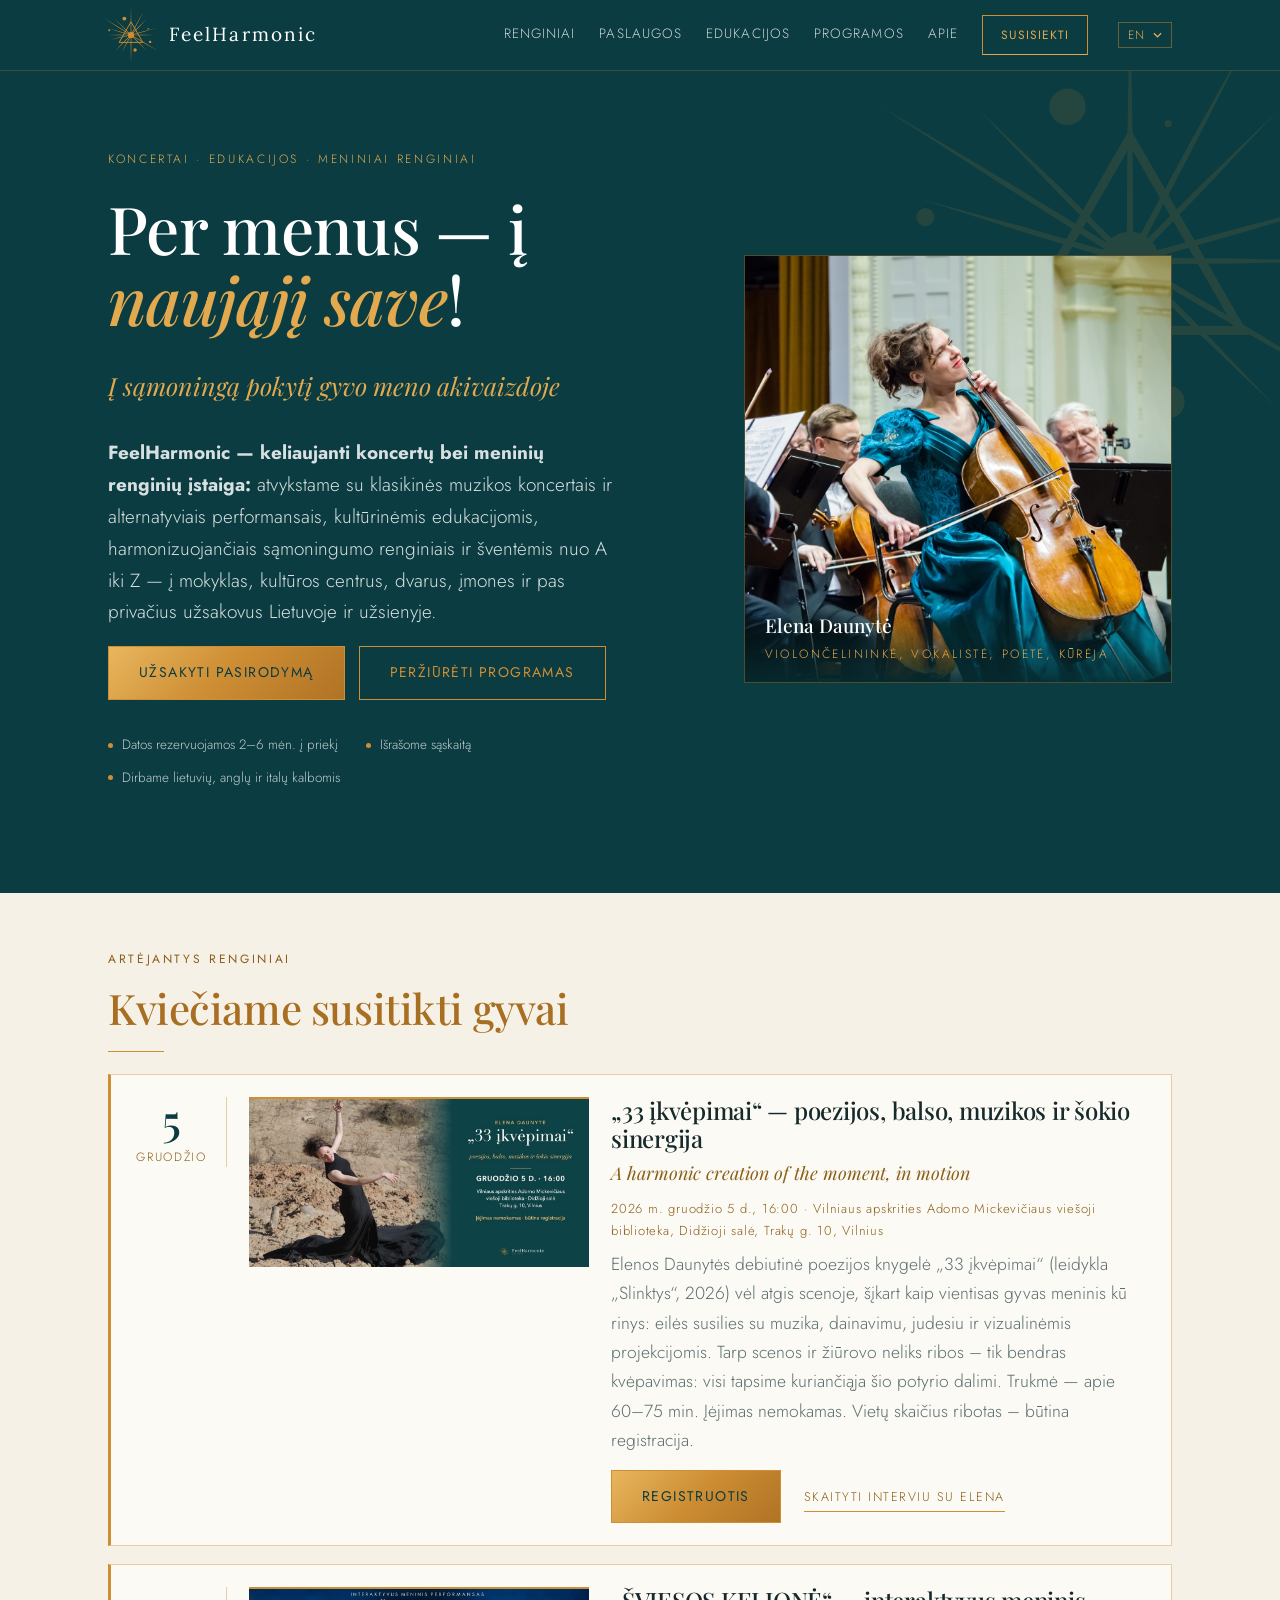
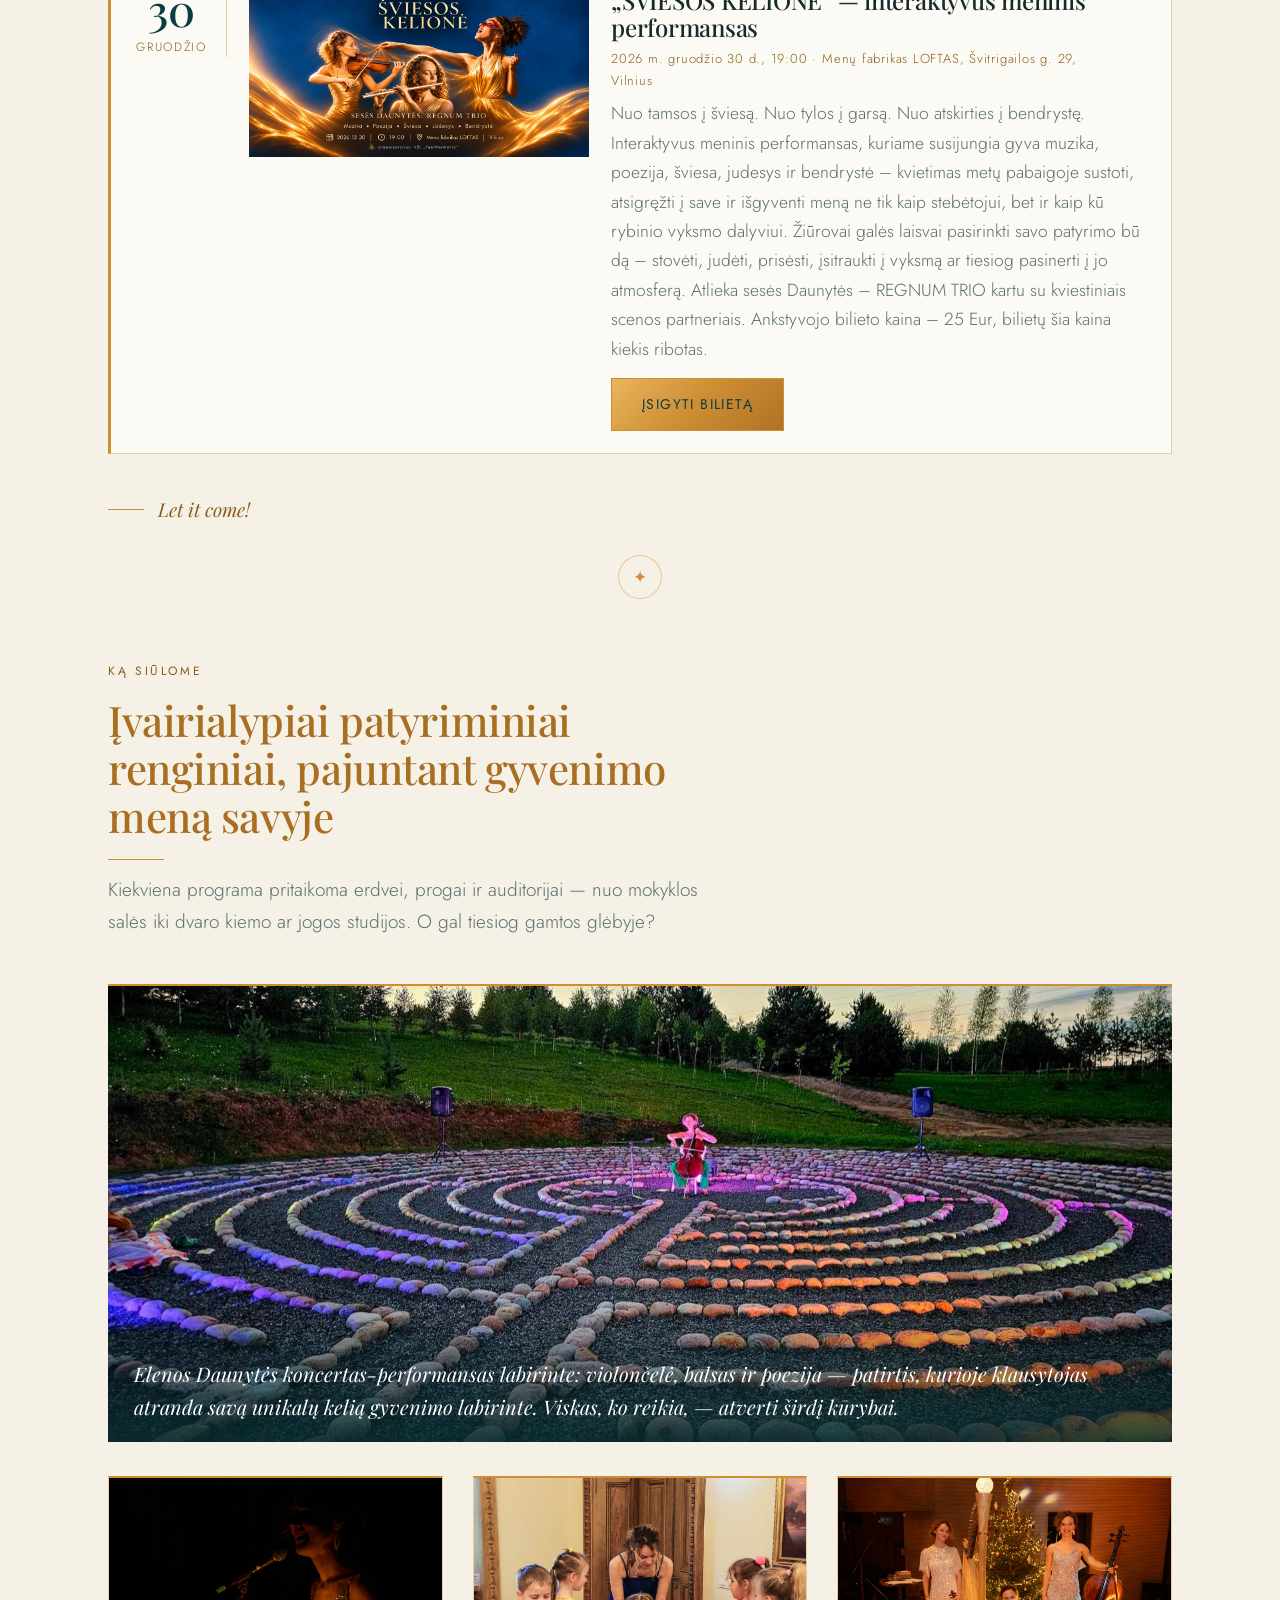
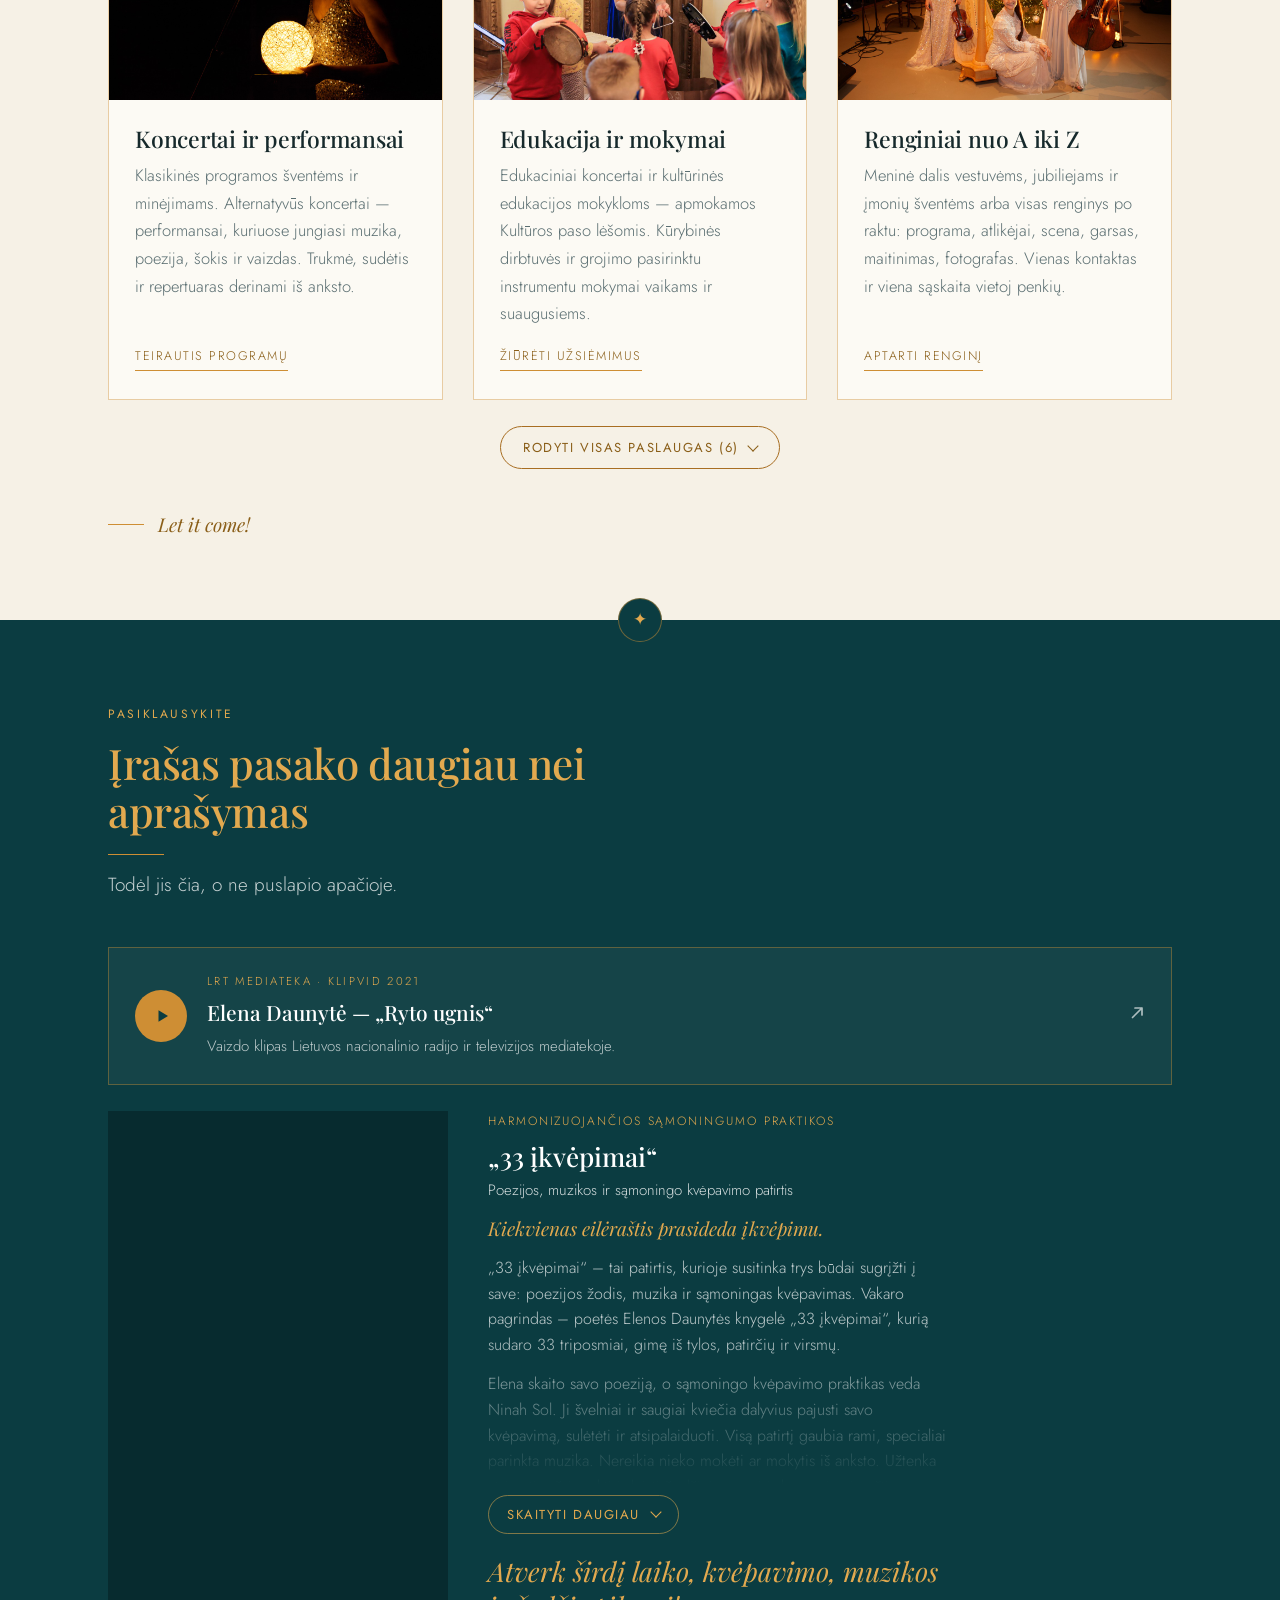
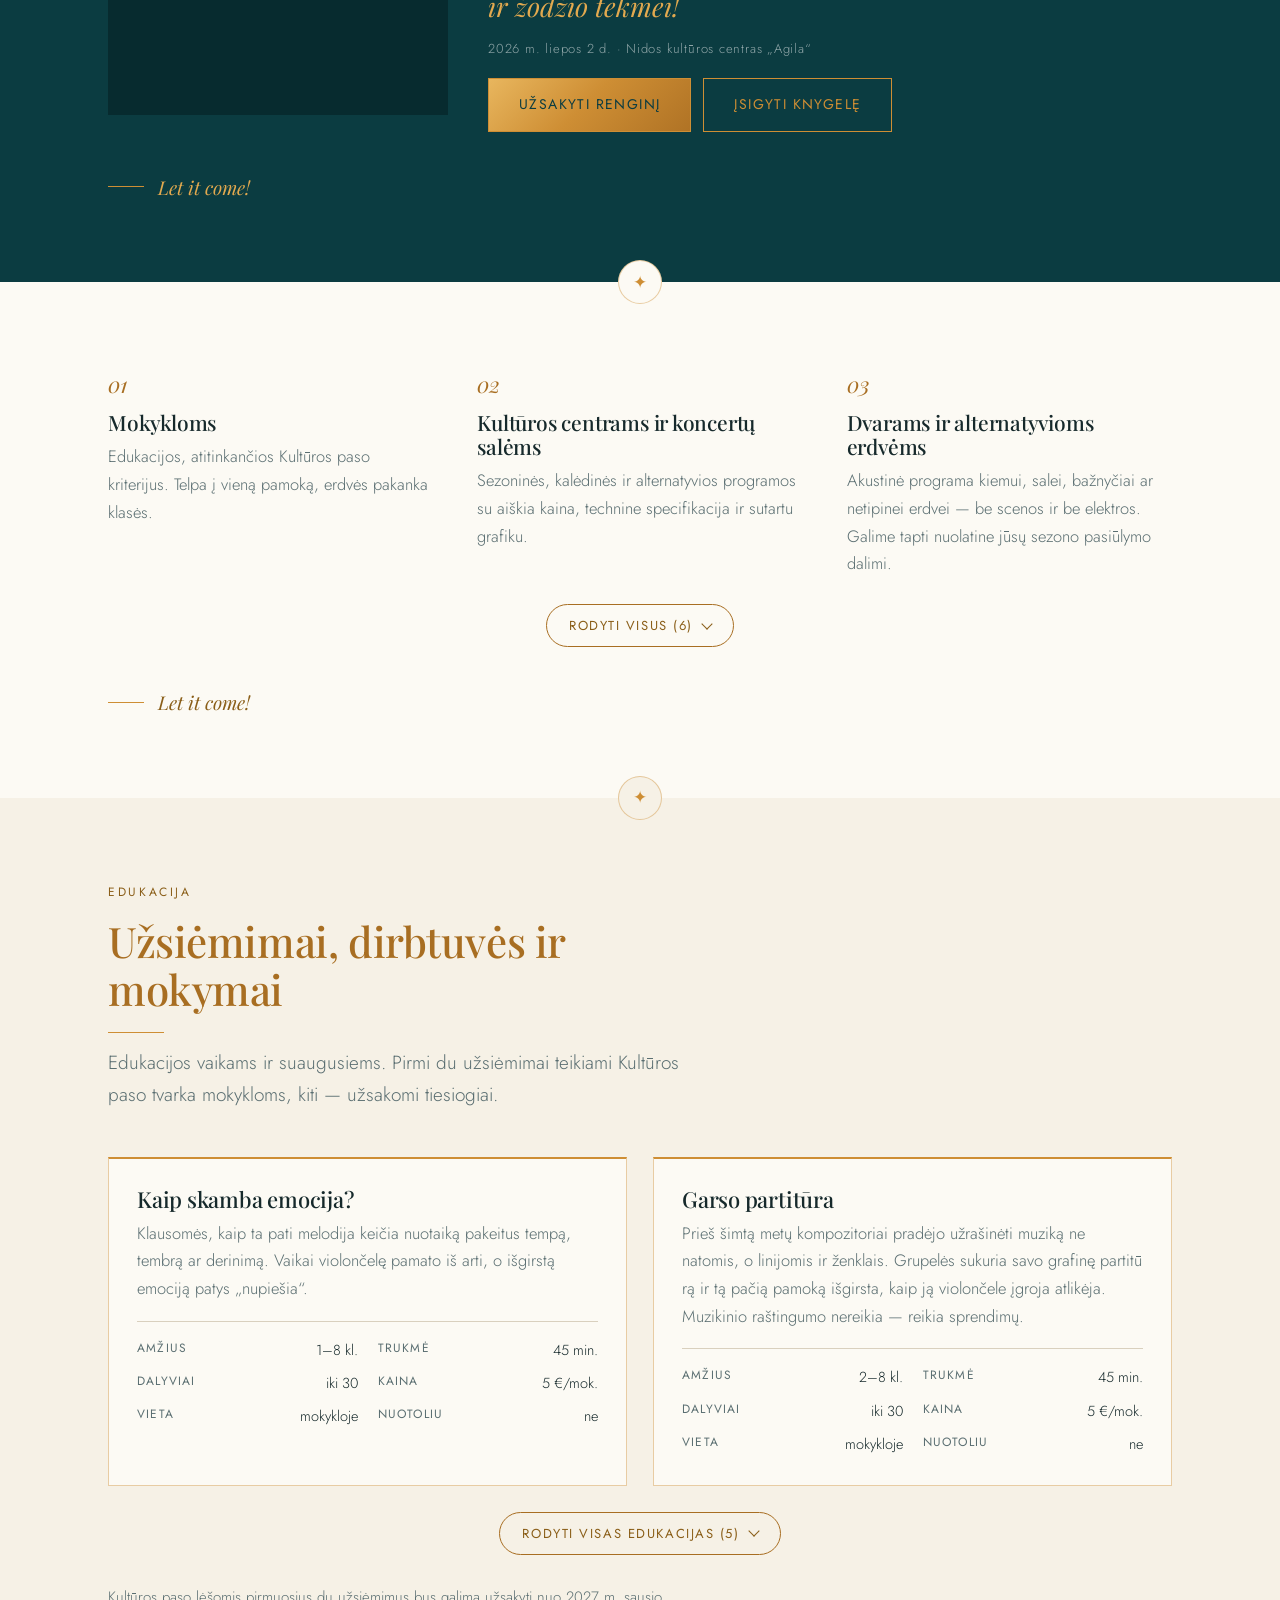
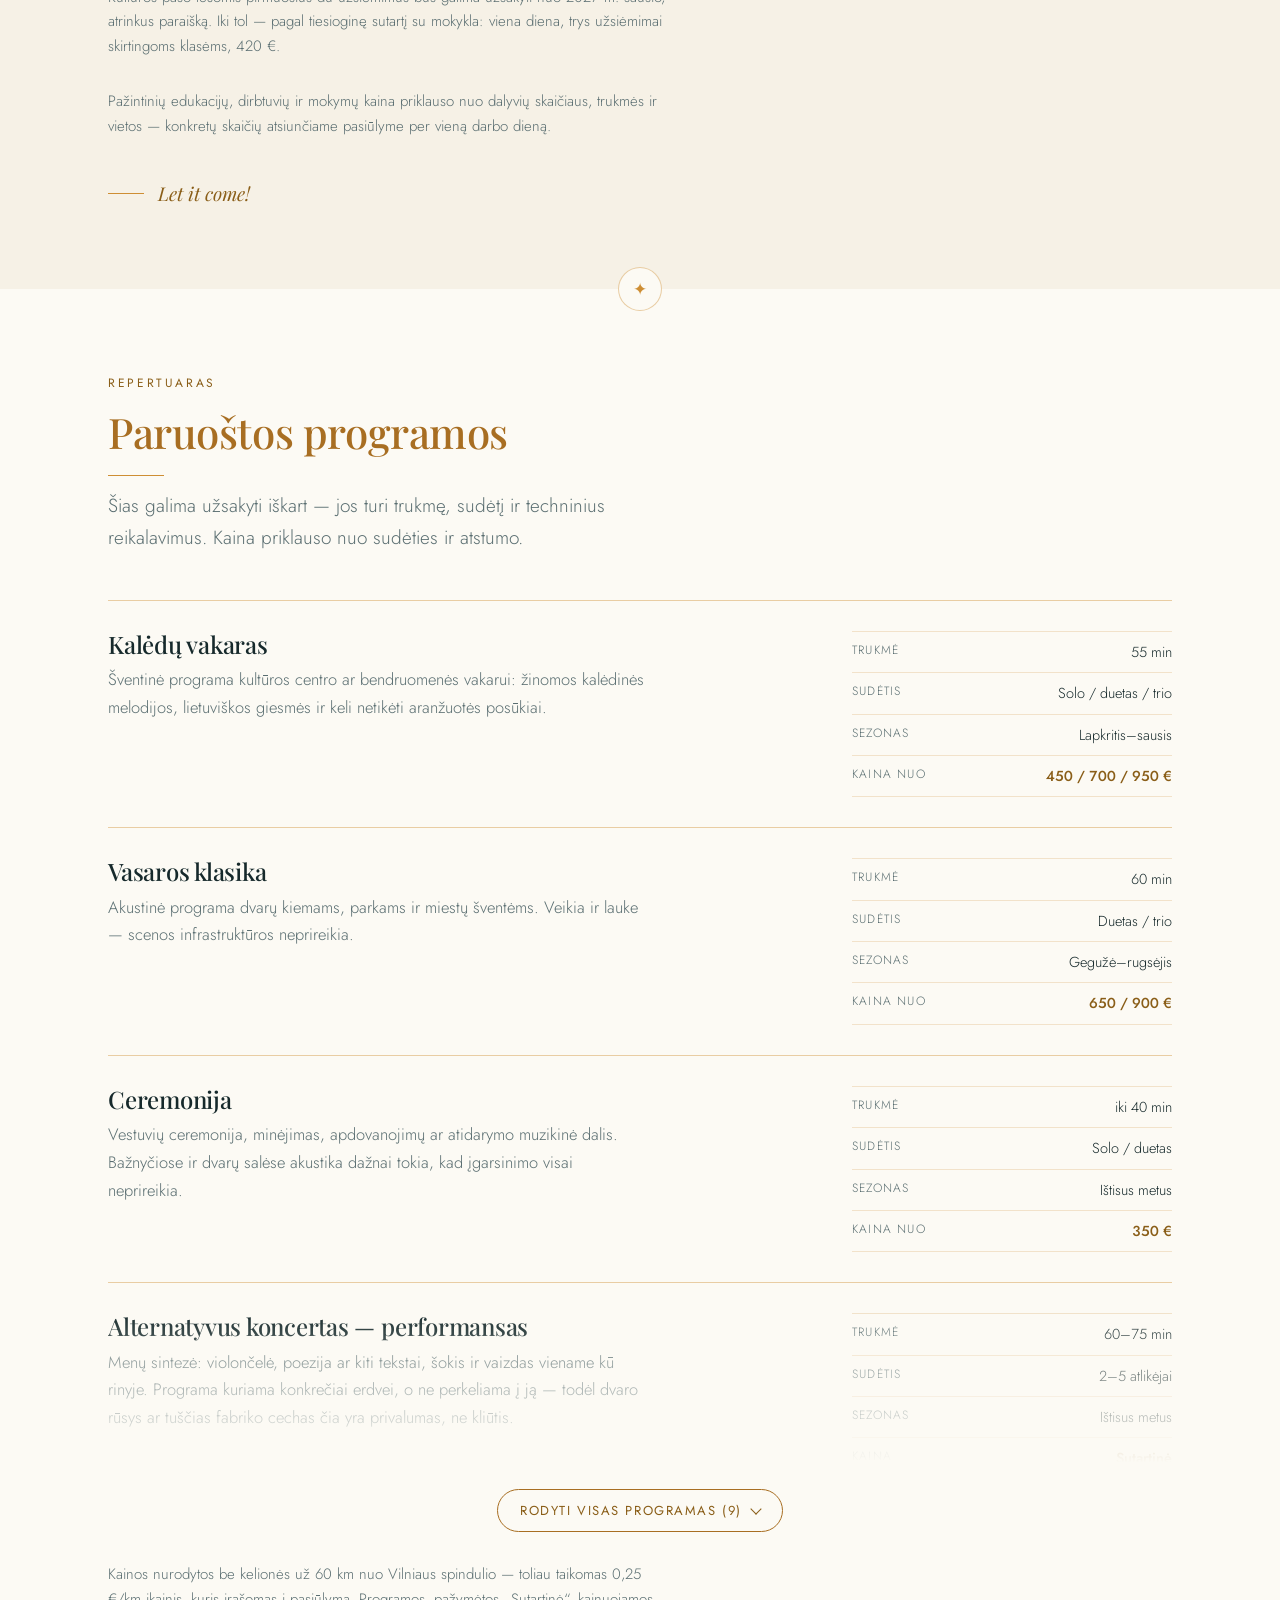
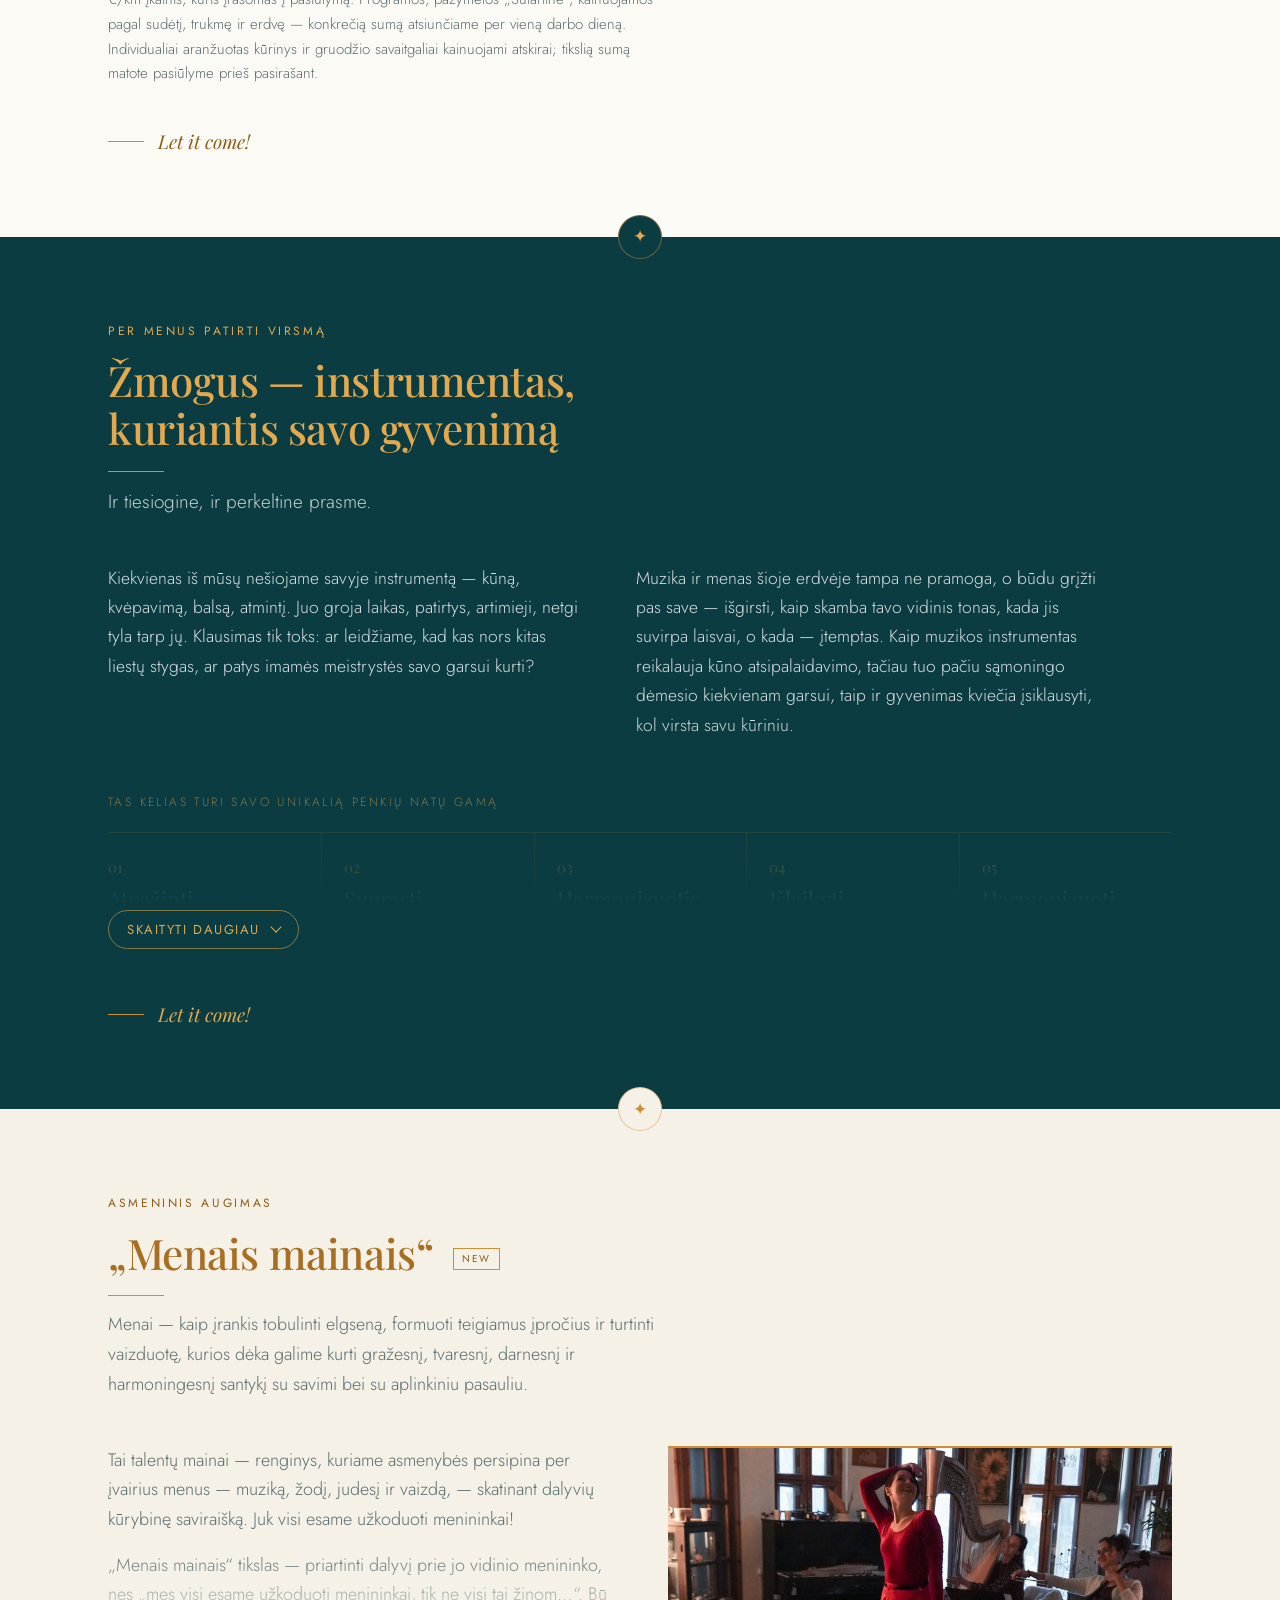
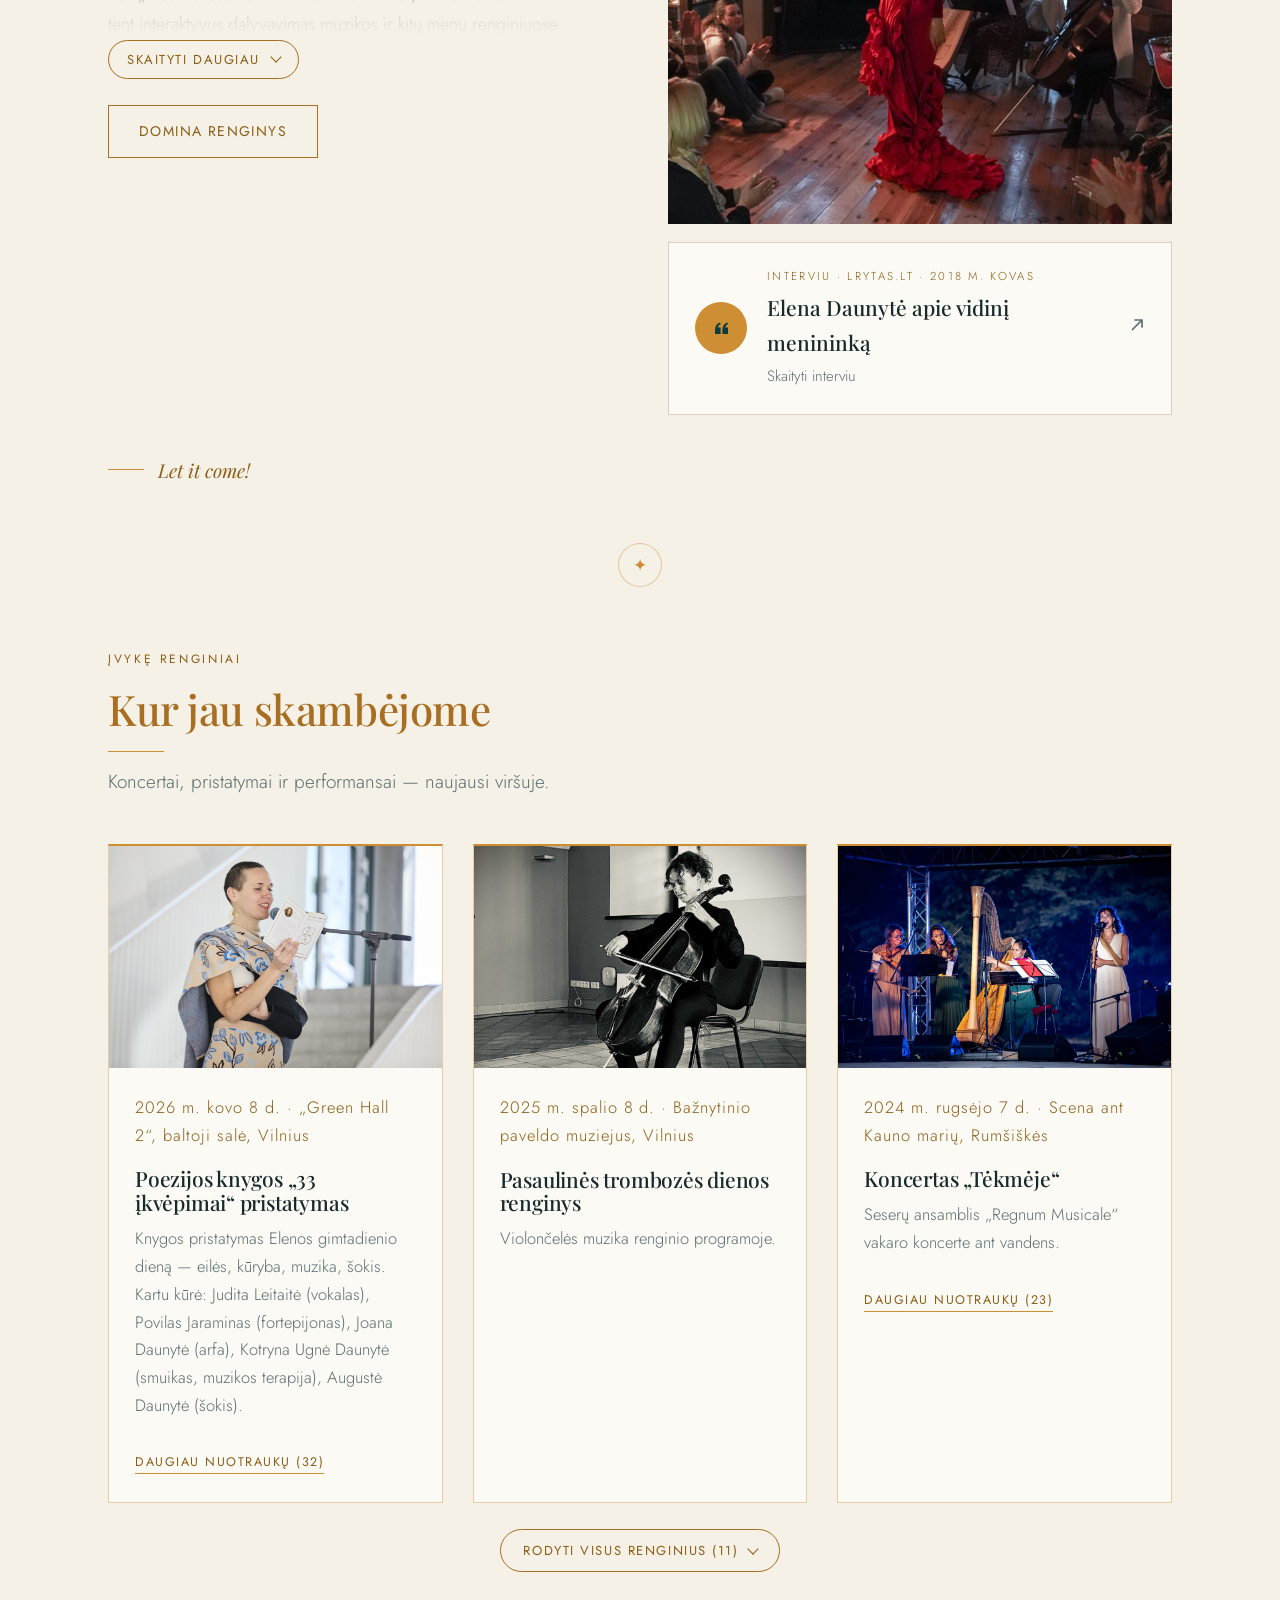
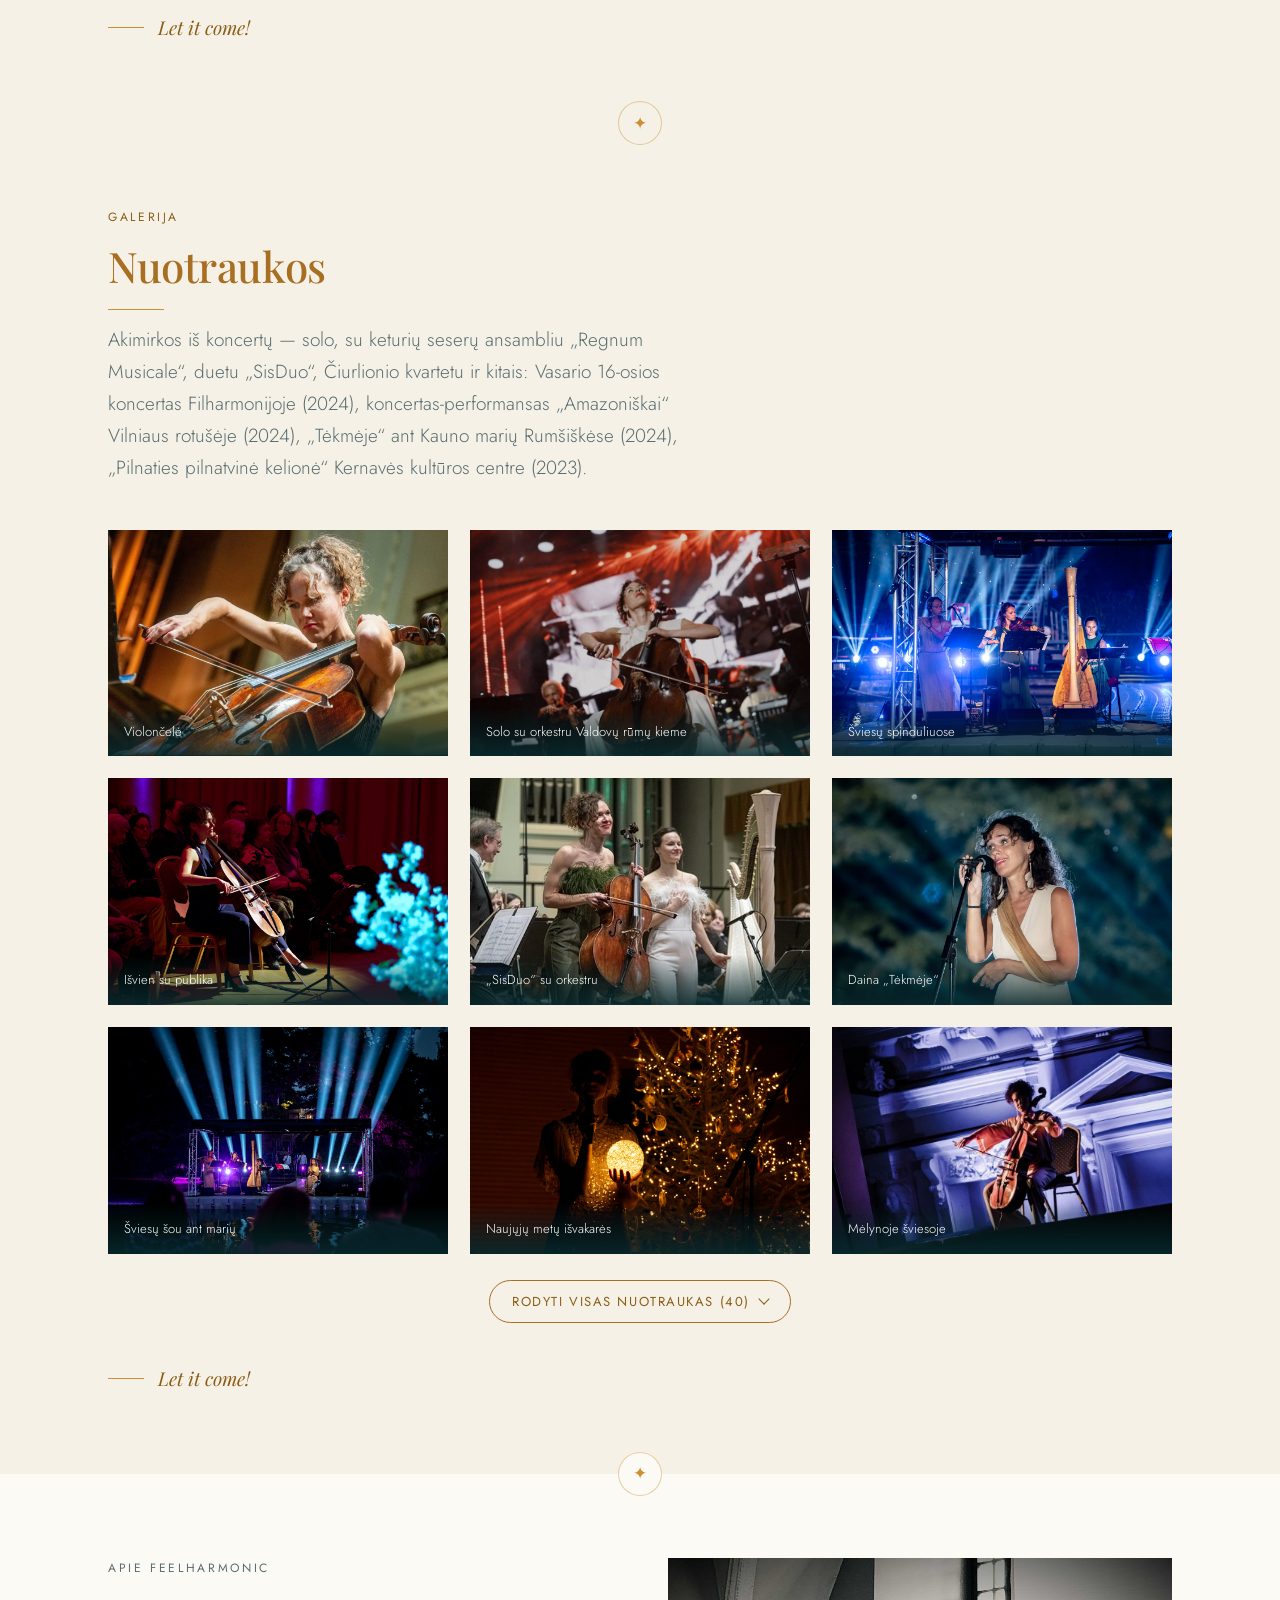
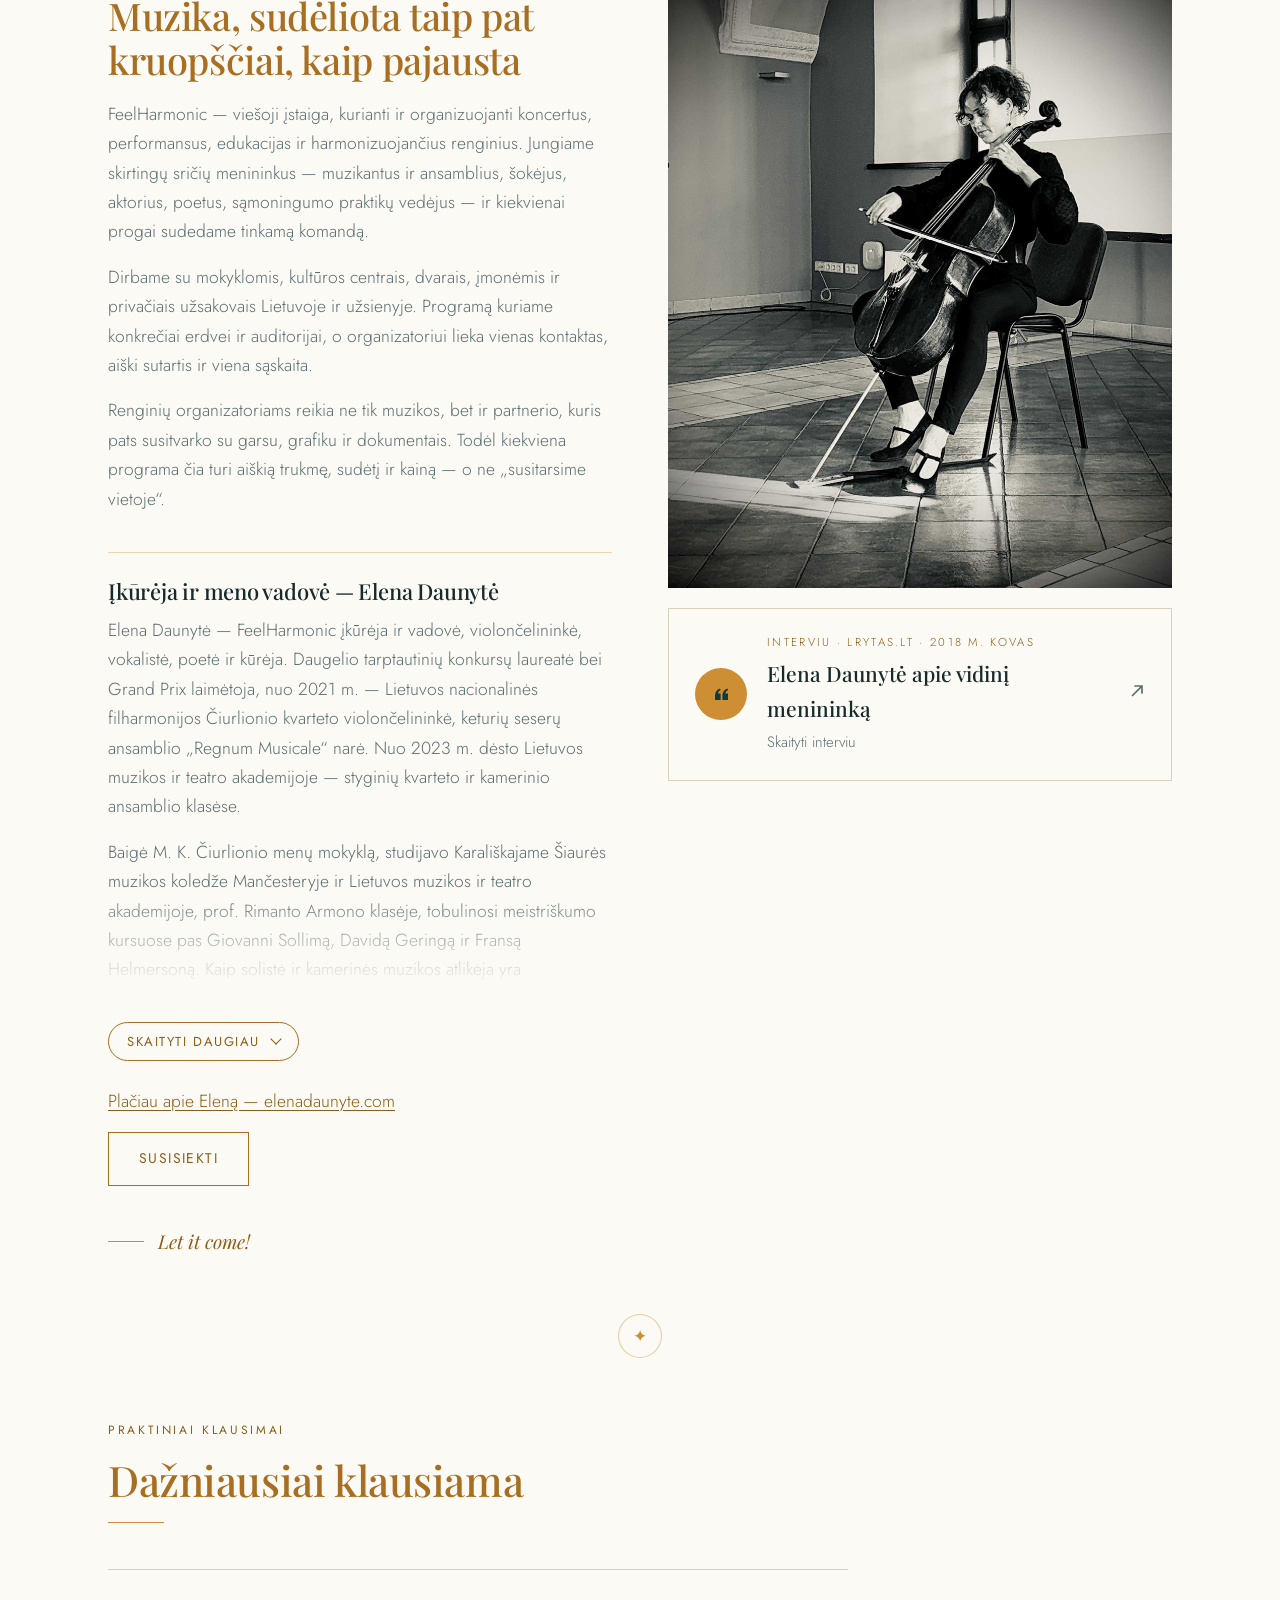
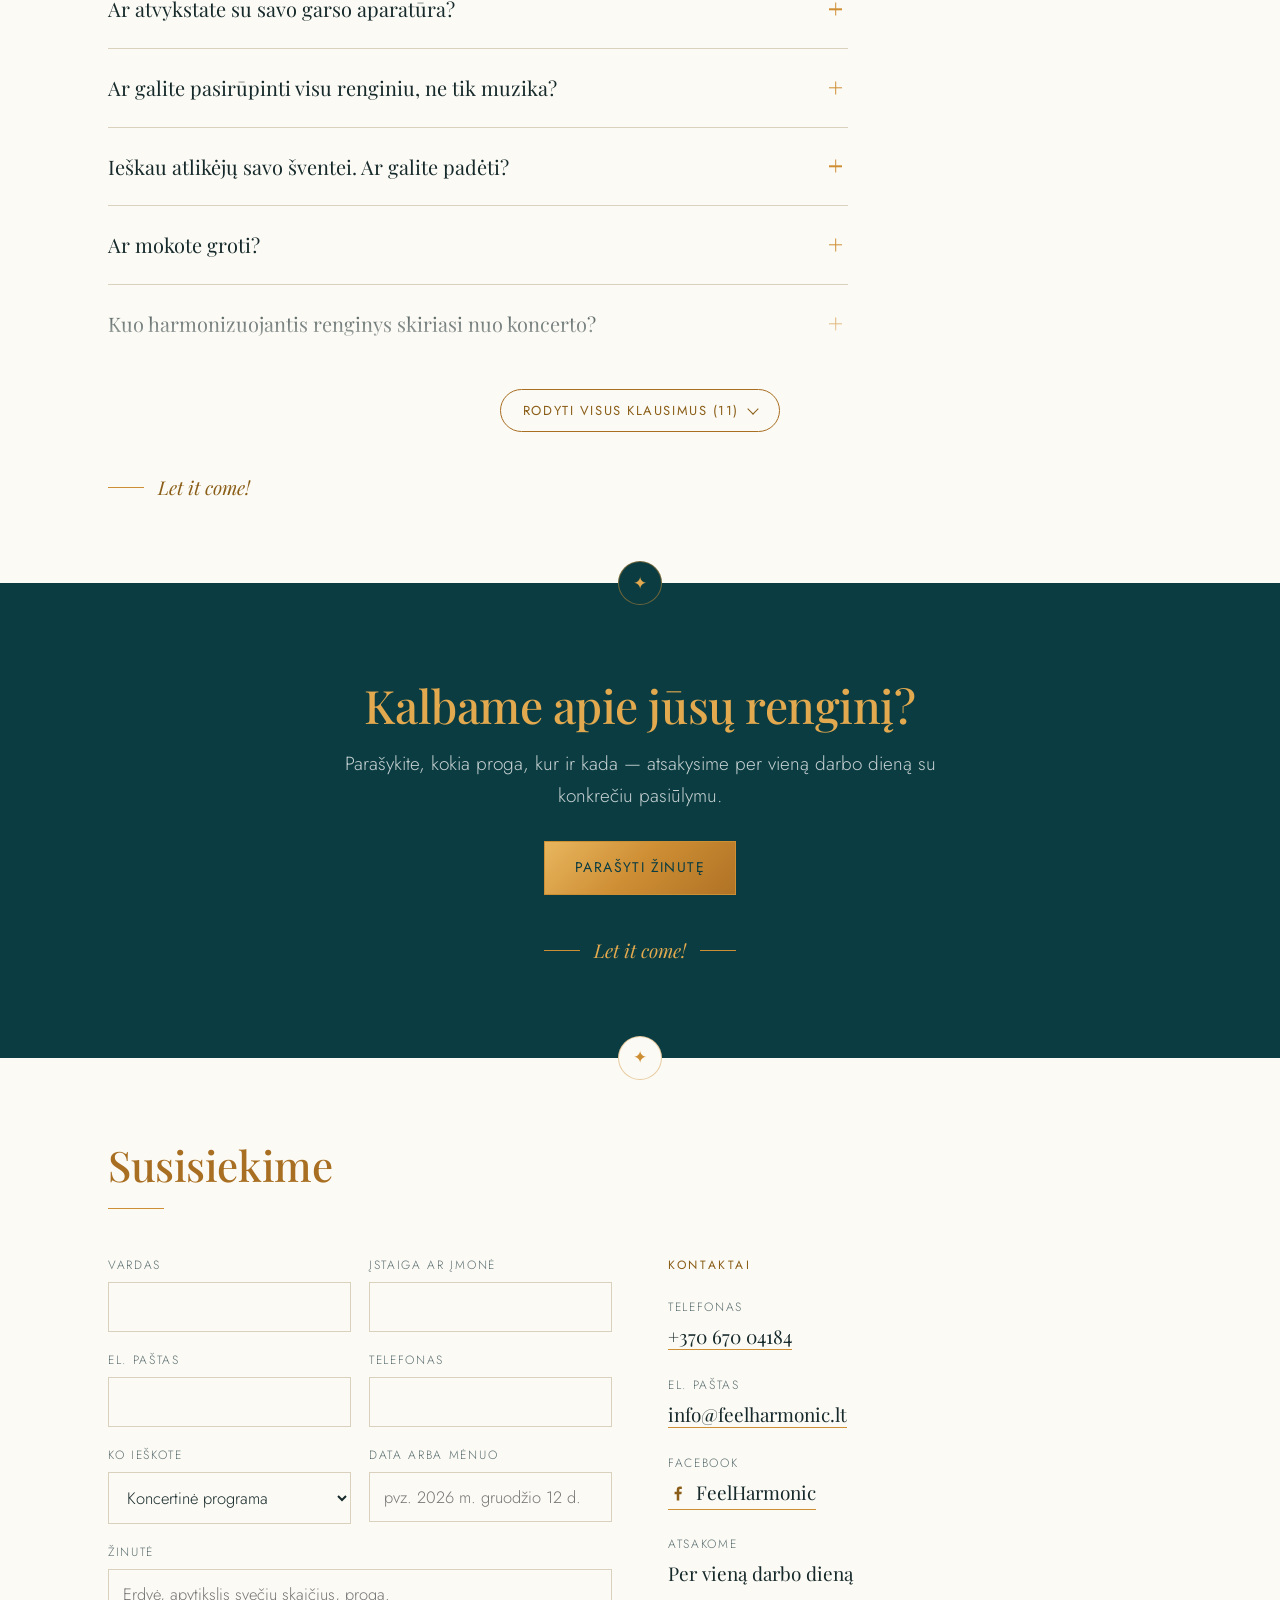
==== commit 5b35d1e4: "Galerija: Elena solo su orkestru Valdovų rūmų kieme (2025) Co-Authored-By: Claude Opus 5.5 <noreply@" ====
--- a/index.html
+++ b/index.html
@@ -886,6 +886,11 @@
       </figure>
       <figure class="shot" data-photo>
         <svg class="ph-empty" viewBox="0 0 100 100" aria-hidden="true"><use href="#mark"/></svg>
+        <img src="assets/img/galerija-43.jpg" alt="Elena Daunytė groja violončele solo su orkestru Valdovų rūmų kieme, raudonų prožektorių šviesoje" data-optional data-lb data-lb-meta="Solo su orkestru · Valdovų rūmų kiemas, Vilnius · 2025 m.">
+        <figcaption>Solo su orkestru Valdovų rūmų kieme</figcaption>
+      </figure>
+      <figure class="shot" data-photo>
+        <svg class="ph-empty" viewBox="0 0 100 100" aria-hidden="true"><use href="#mark"/></svg>
         <img src="assets/img/galerija-21.jpg" alt="Ansamblis scenoje šviesų spinduliuose" data-optional data-lb-set="assets/img/galerija-19.jpg|assets/img/galerija-32.jpg|assets/img/galerija-22.jpg|assets/img/galerija-33.jpg|assets/img/galerija-34.jpg|assets/img/galerija-16.jpg|assets/img/pirmas-ekranas.jpg|assets/img/galerija-18.jpg|assets/img/galerija-21.jpg|assets/img/galerija-23.jpg|assets/img/galerija-24.jpg|assets/img/renginiai/tekmeje-2024/01.jpg|assets/img/renginiai/tekmeje-2024/02.jpg|assets/img/renginiai/tekmeje-2024/03.jpg|assets/img/renginiai/tekmeje-2024/04.jpg|assets/img/renginiai/tekmeje-2024/05.jpg|assets/img/renginiai/tekmeje-2024/06.jpg|assets/img/renginiai/tekmeje-2024/07.jpg|assets/img/renginiai/tekmeje-2024/08.jpg|assets/img/renginiai/tekmeje-2024/09.jpg|assets/img/renginiai/tekmeje-2024/10.jpg|assets/img/renginiai/tekmeje-2024/11.jpg|assets/img/renginiai/tekmeje-2024/12.jpg" data-lb-set-meta="Seserų ansamblis „Regnum Musicale“ · Koncertas „Tėkmėje“ · Scena ant Kauno marių, Rumšiškės · Nuotr. Asta Sabonytė · 2024 m. rugsėjo 7 d.|Seserų ansamblis „Regnum Musicale“ · Koncertas „Tėkmėje“ · Scena ant Kauno marių, Rumšiškės · Nuotr. Asta Sabonytė · 2024 m. rugsėjo 7 d.|Seserų ansamblis „Regnum Musicale“ · Koncertas „Tėkmėje“ · Scena ant Kauno marių, Rumšiškės · Nuotr. Asta Sabonytė · 2024 m. rugsėjo 7 d.|Seserų ansamblis „Regnum Musicale“ · Koncertas „Tėkmėje“ · Scena ant Kauno marių, Rumšiškės · Nuotr. Asta Sabonytė · 2024 m. rugsėjo 7 d.|Seserų ansamblis „Regnum Musicale“ · Koncertas „Tėkmėje“ · Scena ant Kauno marių, Rumšiškės · Nuotr. Asta Sabonytė · 2024 m. rugsėjo 7 d.|Seserų ansamblis „Regnum Musicale“ · Koncertas „Tėkmėje“ · Scena ant Kauno marių, Rumšiškės · Nuotr. Asta Sabonytė · 2024 m. rugsėjo 7 d.|Seserų ansamblis „Regnum Musicale“ · Koncertas „Tėkmėje“ · Scena ant Kauno marių, Rumšiškės · Nuotr. Asta Sabonytė · 2024 m. rugsėjo 7 d.|Seserų ansamblis „Regnum Musicale“ · Koncertas „Tėkmėje“ · Scena ant Kauno marių, Rumšiškės · Nuotr. Asta Sabonytė · 2024 m. rugsėjo 7 d.|Seserų ansamblis „Regnum Musicale“ · Koncertas „Tėkmėje“ · Scena ant Kauno marių, Rumšiškės · Nuotr. Asta Sabonytė · 2024 m. rugsėjo 7 d.|Seserų ansamblis „Regnum Musicale“ · Koncertas „Tėkmėje“ · Scena ant Kauno marių, Rumšiškės · Nuotr. Asta Sabonytė · 2024 m. rugsėjo 7 d.|Seserų ansamblis „Regnum Musicale“ · Koncertas „Tėkmėje“ · Scena ant Kauno marių, Rumšiškės · Nuotr. Asta Sabonytė · 2024 m. rugsėjo 7 d.|Seserų ansamblis „Regnum Musicale“ · Koncertas „Tėkmėje“ · Scena ant Kauno marių, Rumšiškės · Nuotr. Saulius Jankauskas · 2024 m. rugsėjo 7 d.|Seserų ansamblis „Regnum Musicale“ · Koncertas „Tėkmėje“ · Scena ant Kauno marių, Rumšiškės · Nuotr. Asta Sabonytė · 2024 m. rugsėjo 7 d.|Seserų ansamblis „Regnum Musicale“ · Koncertas „Tėkmėje“ · Scena ant Kauno marių, Rumšiškės · Nuotr. Asta Sabonytė · 2024 m. rugsėjo 7 d.|Seserų ansamblis „Regnum Musicale“ · Koncertas „Tėkmėje“ · Scena ant Kauno marių, Rumšiškės · Nuotr. Asta Sabonytė · 2024 m. rugsėjo 7 d.|Seserų ansamblis „Regnum Musicale“ · Koncertas „Tėkmėje“ · Scena ant Kauno marių, Rumšiškės · Nuotr. Asta Sabonytė · 2024 m. rugsėjo 7 d.|Seserų ansamblis „Regnum Musicale“ · Koncertas „Tėkmėje“ · Scena ant Kauno marių, Rumšiškės · Nuotr. Saulius Jankauskas · 2024 m. rugsėjo 7 d.|Seserų ansamblis „Regnum Musicale“ · Koncertas „Tėkmėje“ · Scena ant Kauno marių, Rumšiškės · Nuotr. Asta Sabonytė · 2024 m. rugsėjo 7 d.|Seserų ansamblis „Regnum Musicale“ · Koncertas „Tėkmėje“ · Scena ant Kauno marių, Rumšiškės · Nuotr. Asta Sabonytė · 2024 m. rugsėjo 7 d.|Seserų ansamblis „Regnum Musicale“ · Koncertas „Tėkmėje“ · Scena ant Kauno marių, Rumšiškės · Nuotr. Saulius Jankauskas · 2024 m. rugsėjo 7 d.|Seserų ansamblis „Regnum Musicale“ · Koncertas „Tėkmėje“ · Scena ant Kauno marių, Rumšiškės · Nuotr. Asta Sabonytė · 2024 m. rugsėjo 7 d.|Seserų ansamblis „Regnum Musicale“ · Koncertas „Tėkmėje“ · Scena ant Kauno marių, Rumšiškės · Nuotr. Asta Sabonytė · 2024 m. rugsėjo 7 d.|Seserų ansamblis „Regnum Musicale“ · Koncertas „Tėkmėje“ · Scena ant Kauno marių, Rumšiškės · Nuotr. Asta Sabonytė · 2024 m. rugsėjo 7 d." data-lb-start="8" data-lb data-lb-meta="Seserų ansamblis „Regnum Musicale“ · Koncertas „Tėkmėje“ · Scena ant Kauno marių, Rumšiškės · Nuotr. Asta Sabonytė · 2024 m. rugsėjo 7 d.">
         <figcaption>Šviesų spinduliuose</figcaption>
       </figure>
@@ -1075,7 +1080,7 @@
         <figcaption>Juodai balta akimirka</figcaption>
       </figure>
     </div>
-    <button class="gal-toggle" type="button" aria-expanded="false" hidden data-more="Rodyti visas nuotraukas (39)" data-less="Rodyti mažiau">Rodyti visas nuotraukas (39)</button>
+    <button class="gal-toggle" type="button" aria-expanded="false" hidden data-more="Rodyti visas nuotraukas (40)" data-less="Rodyti mažiau">Rodyti visas nuotraukas (40)</button>
 
     <p class="motto reveal">Let it come!</p>
   </div>
